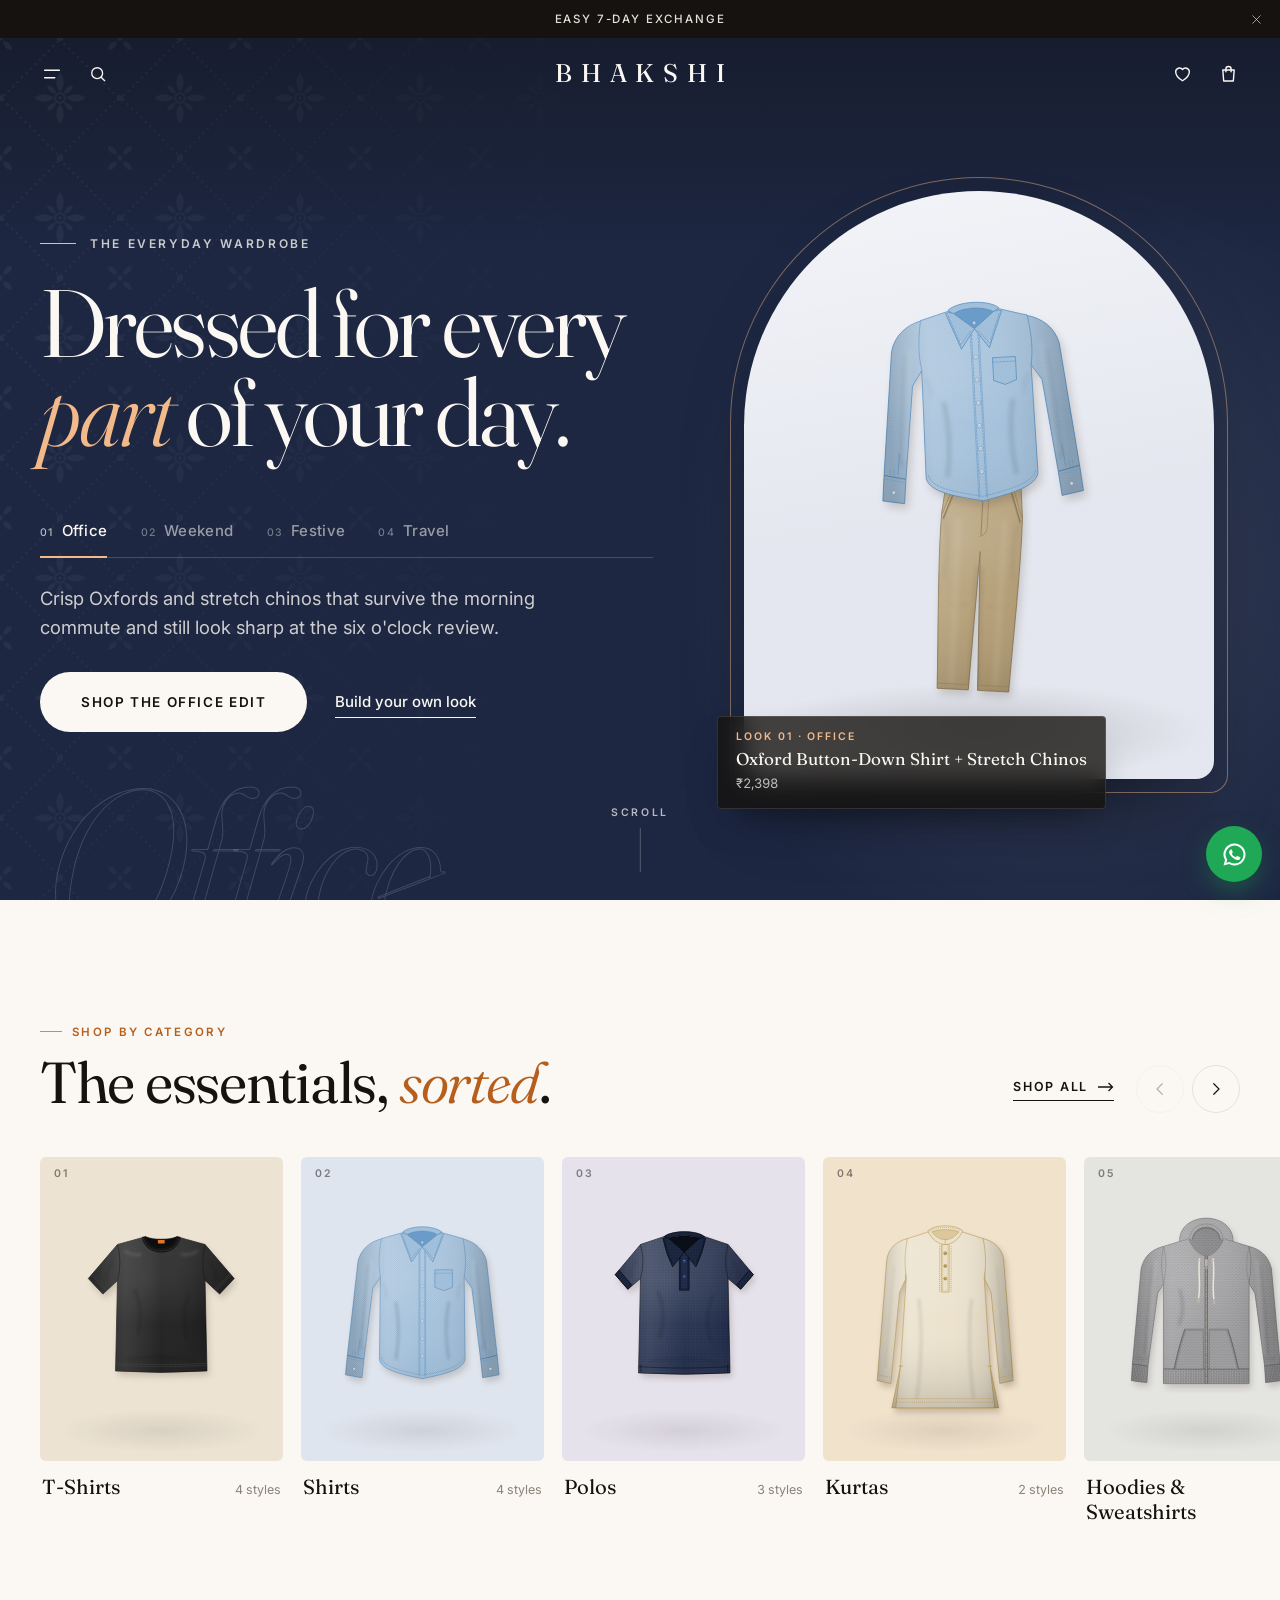
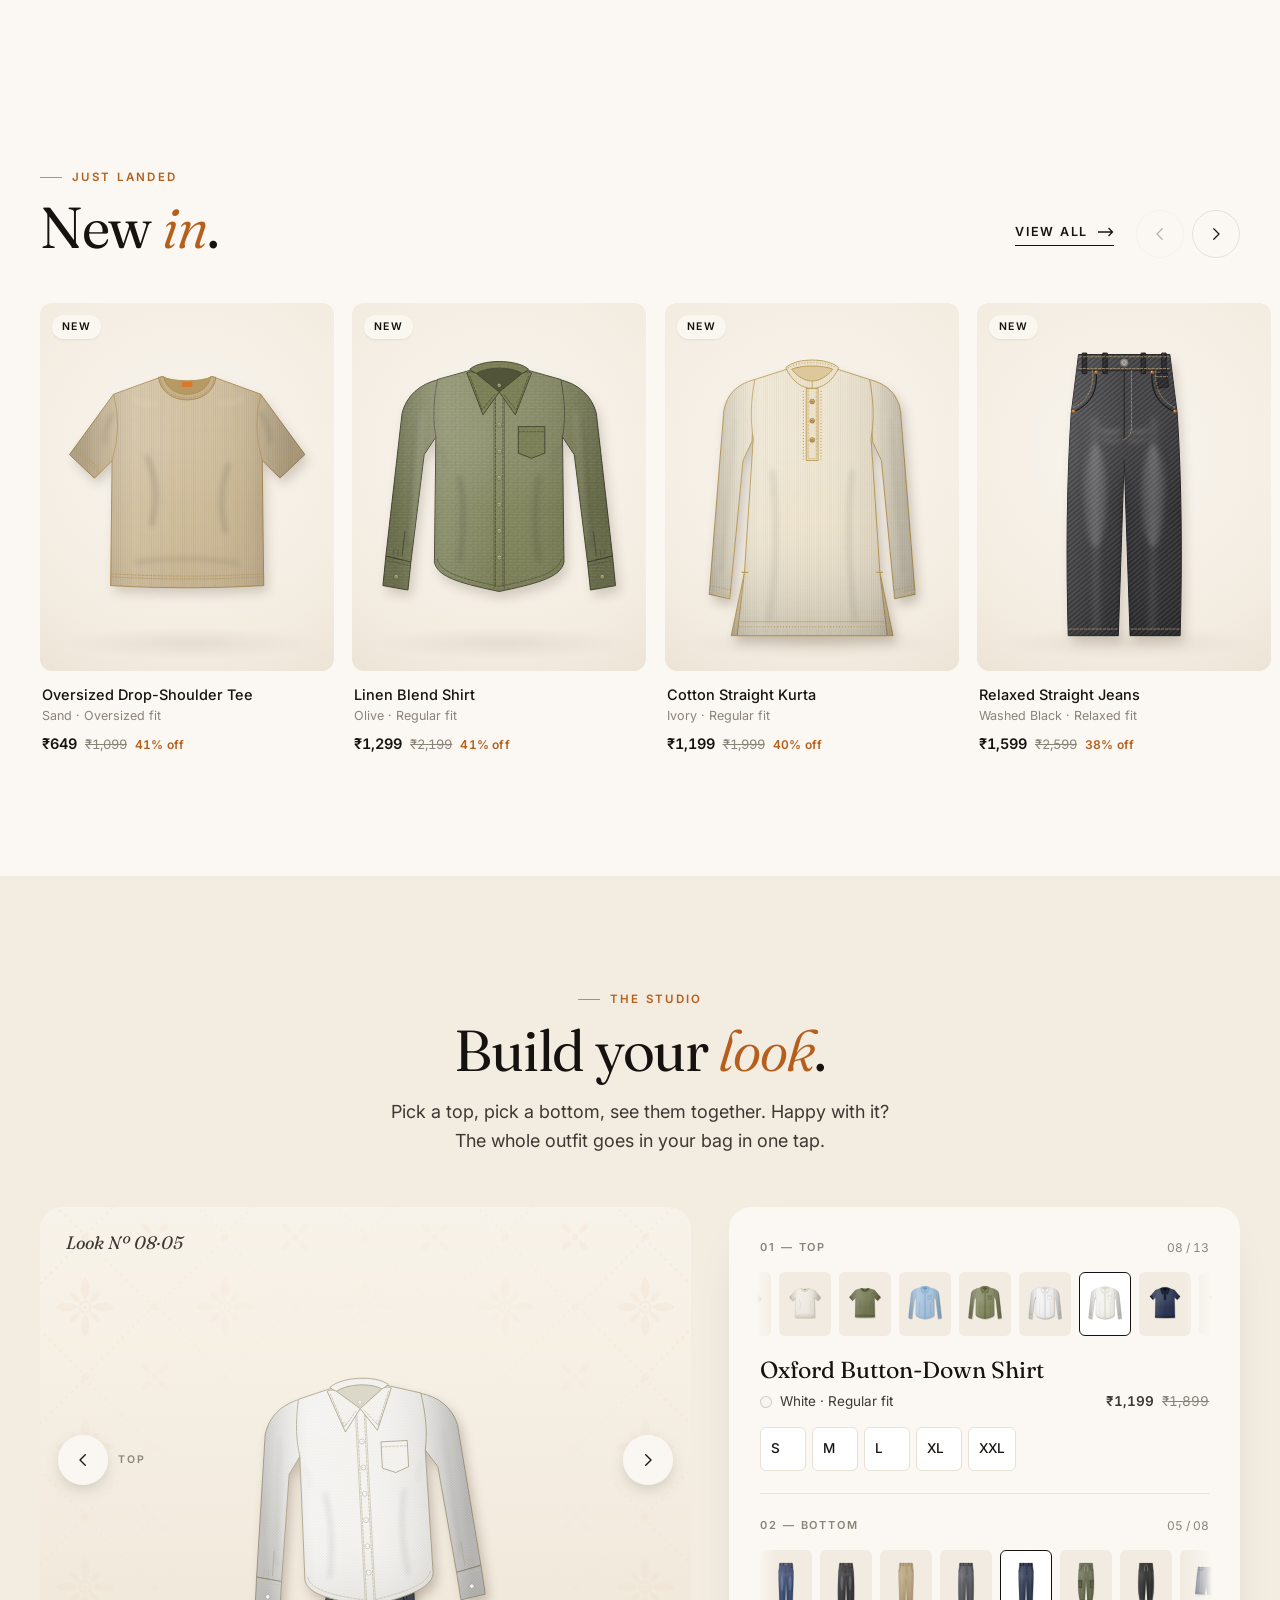
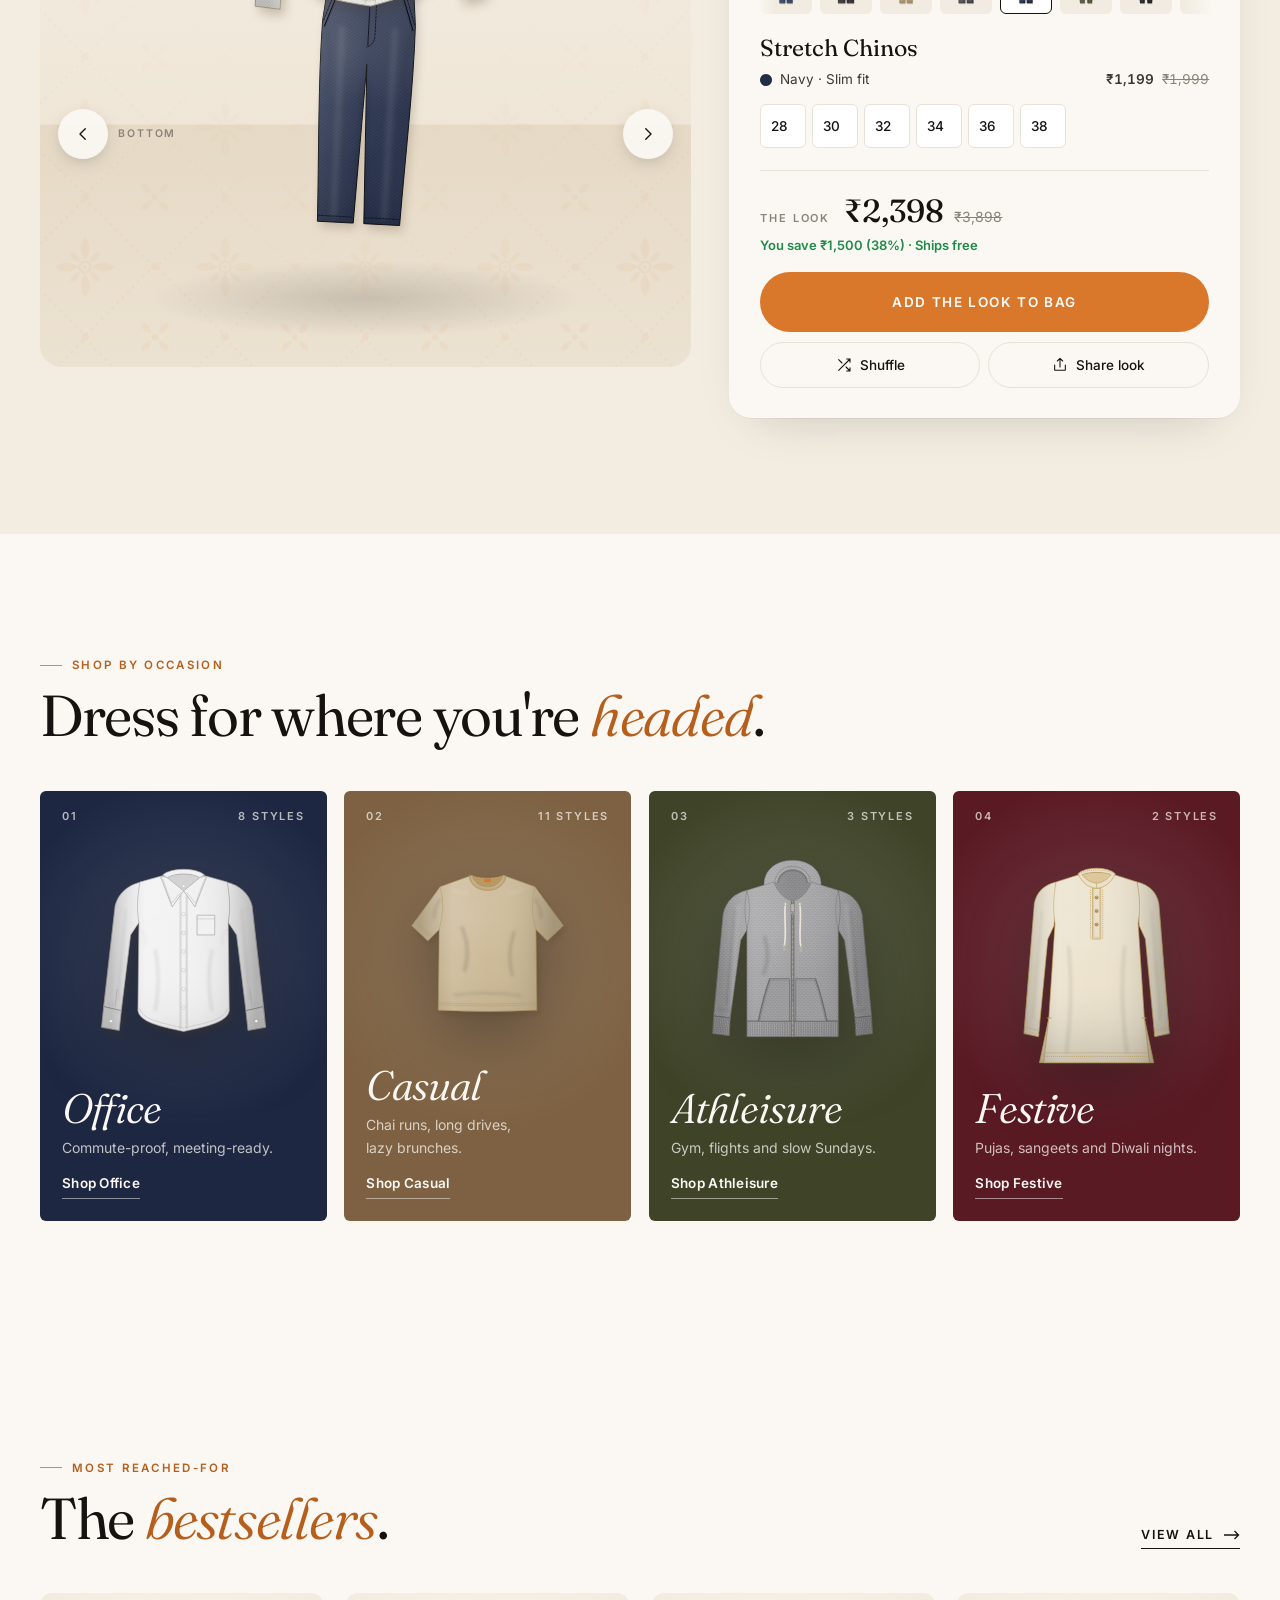
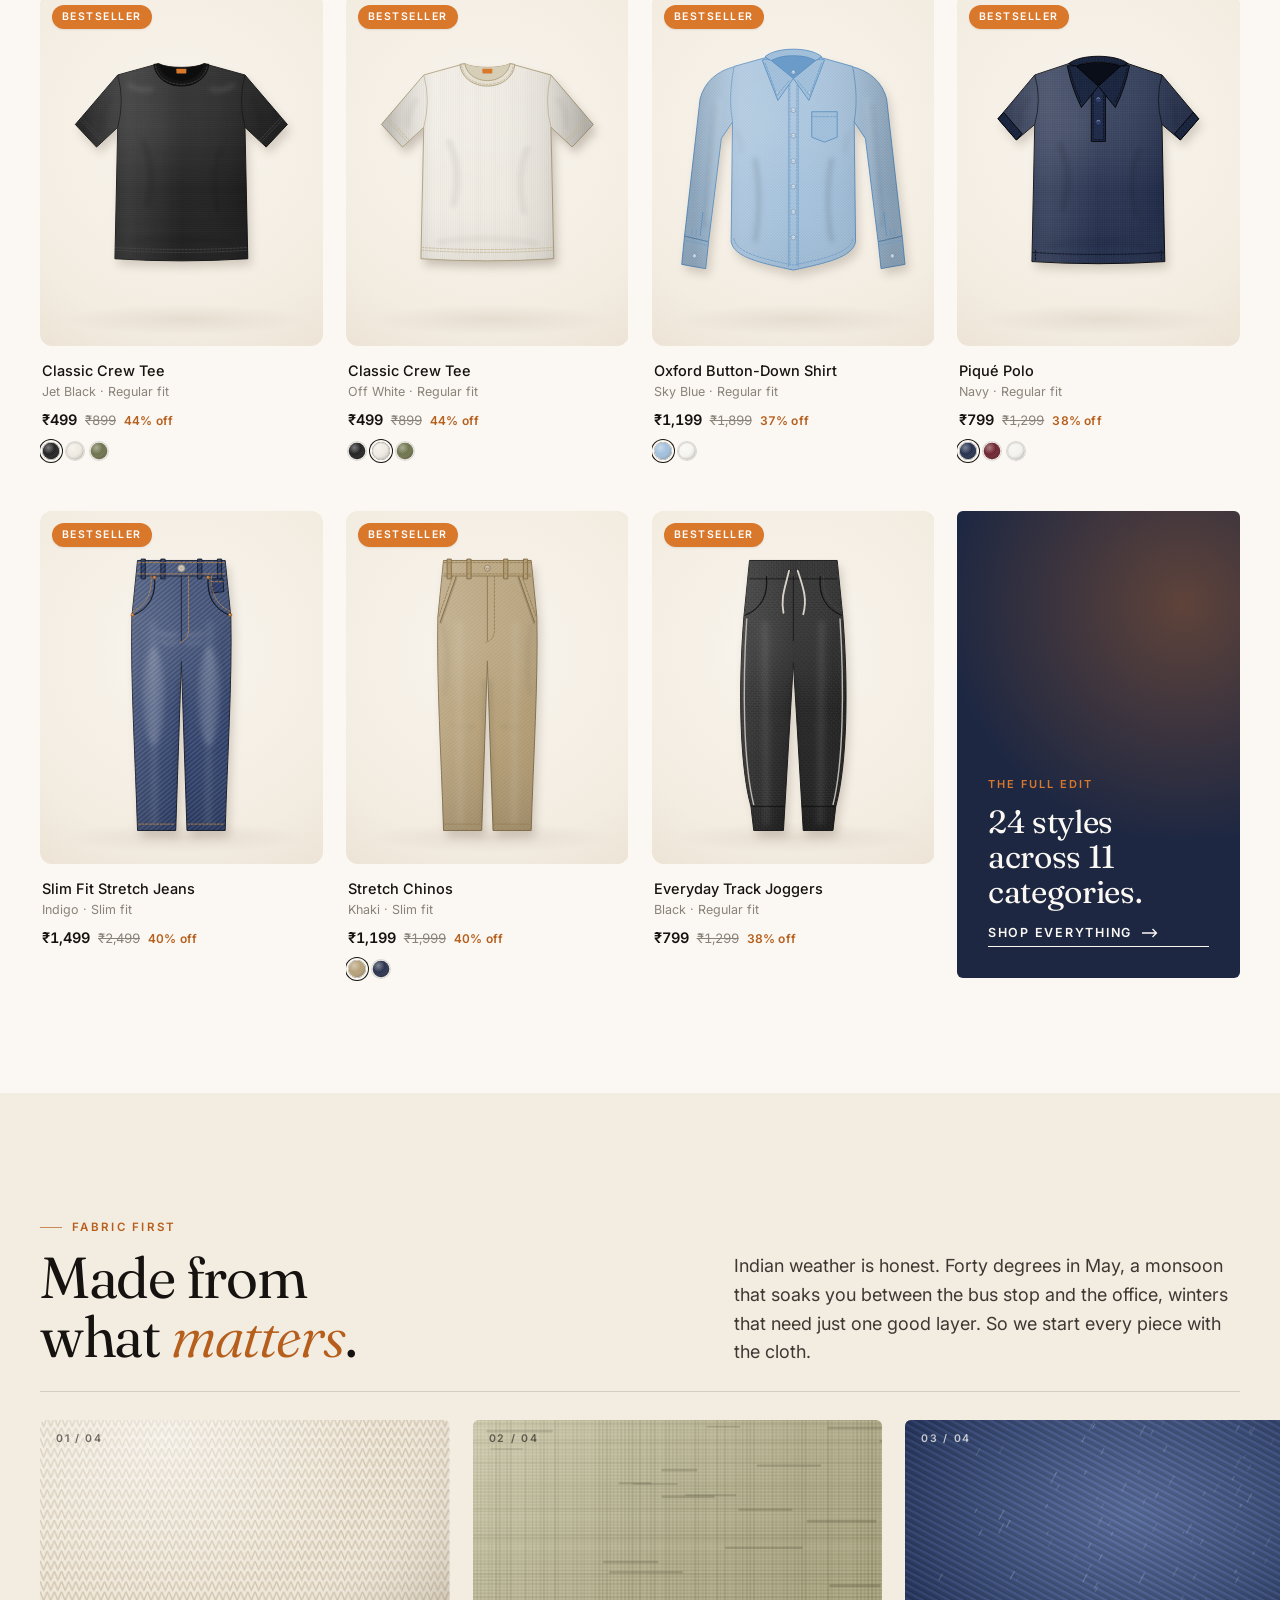
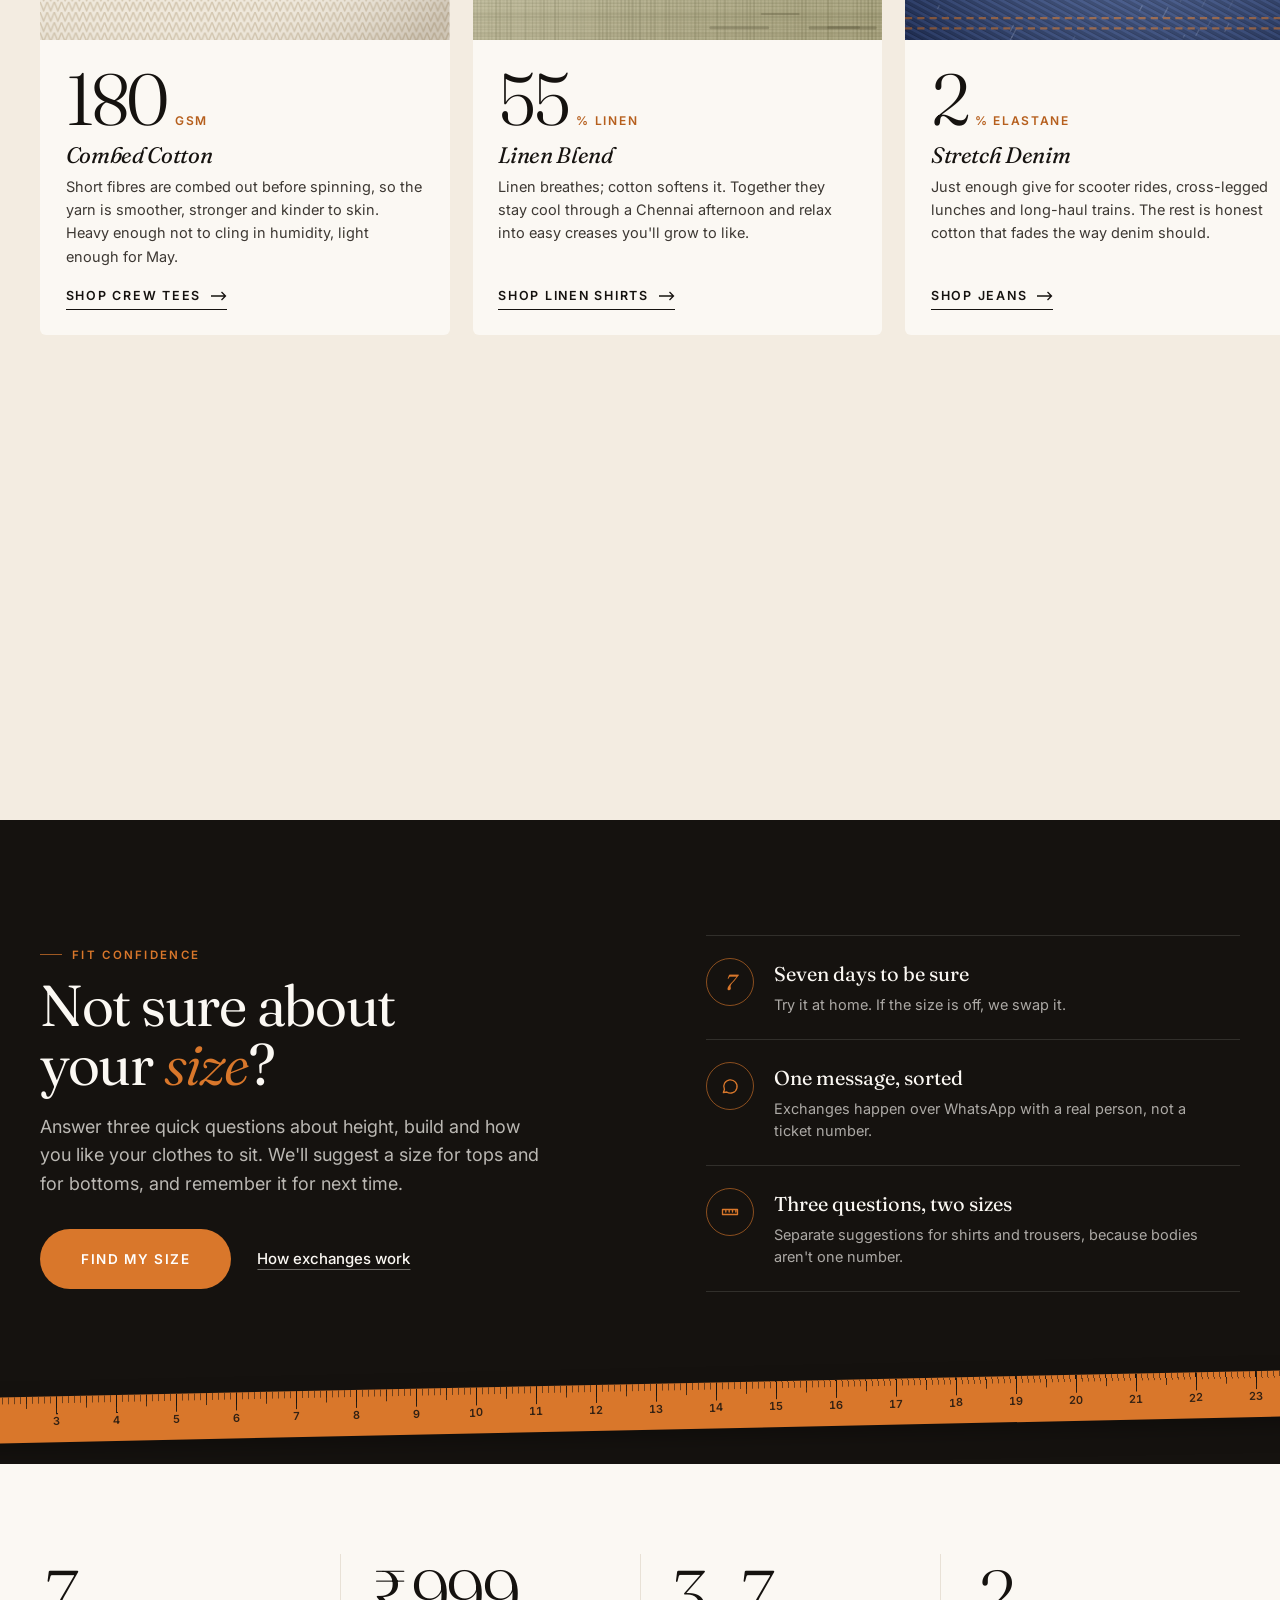
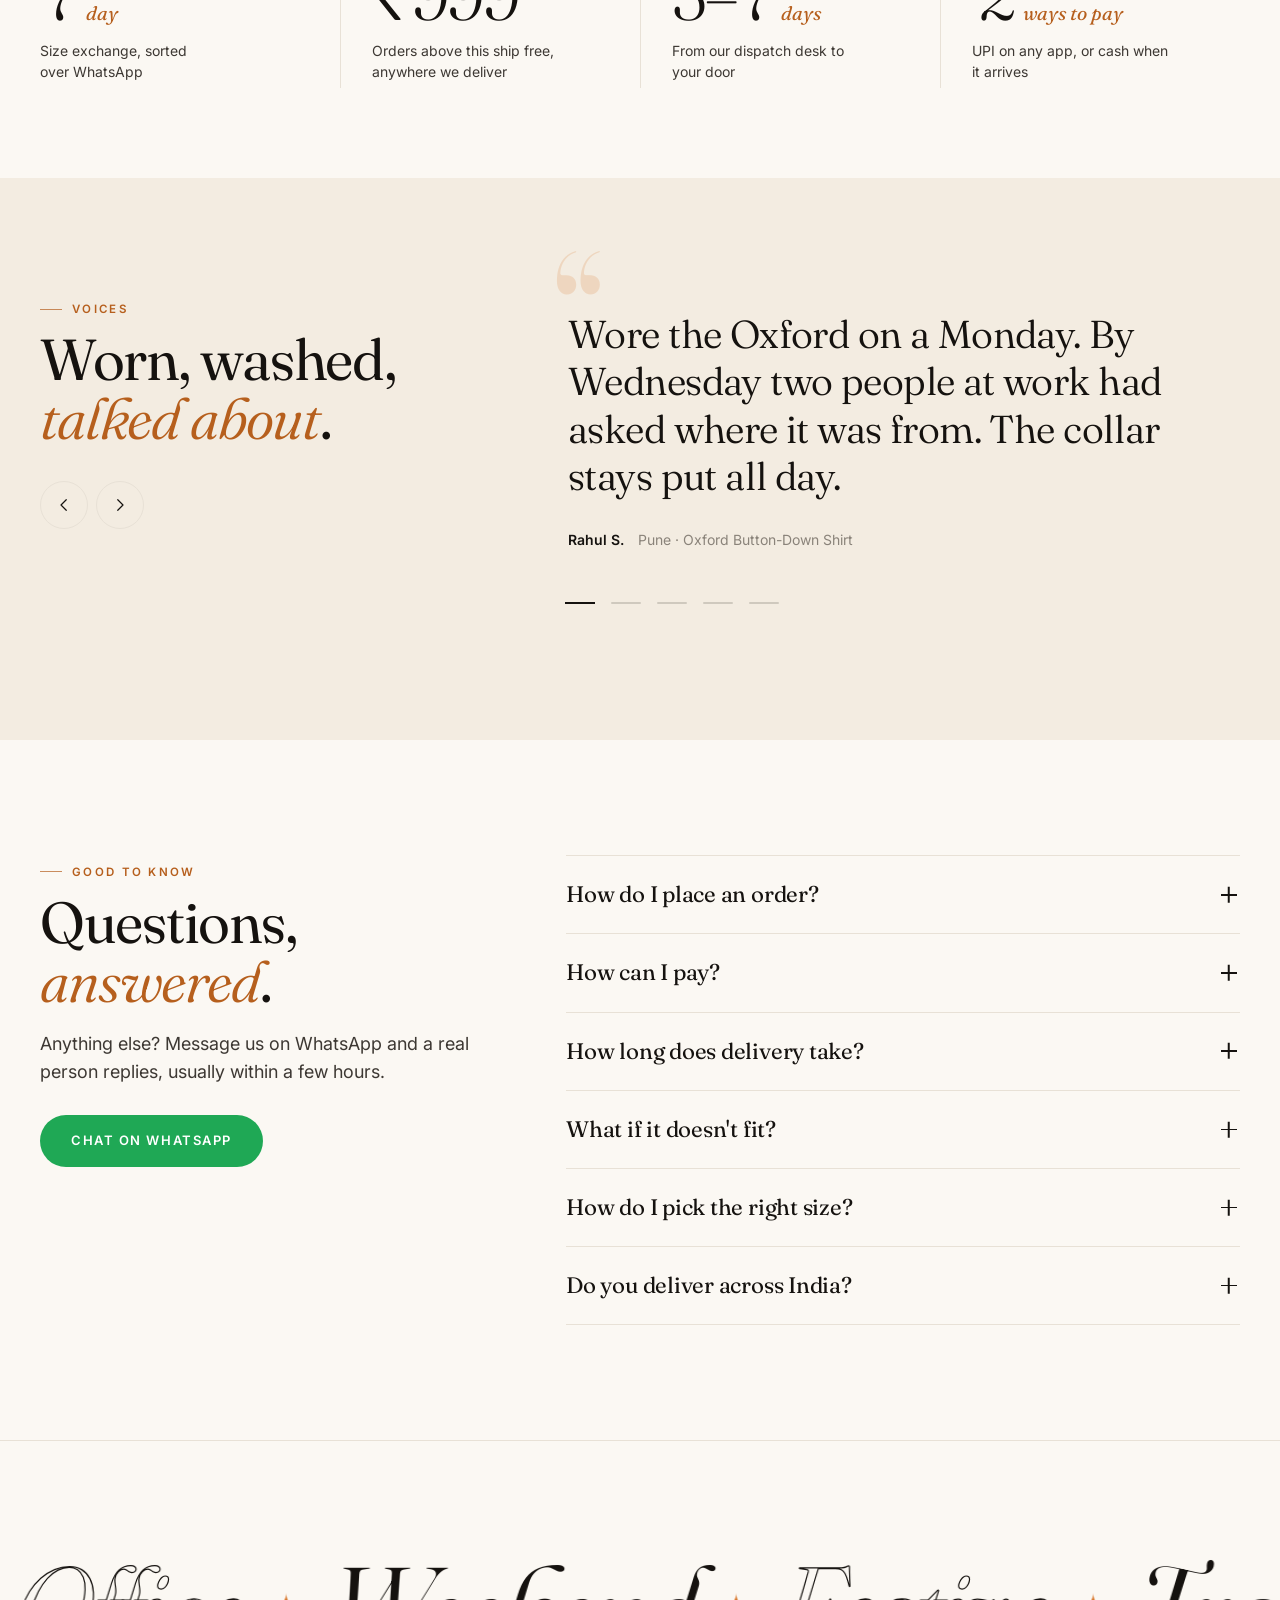
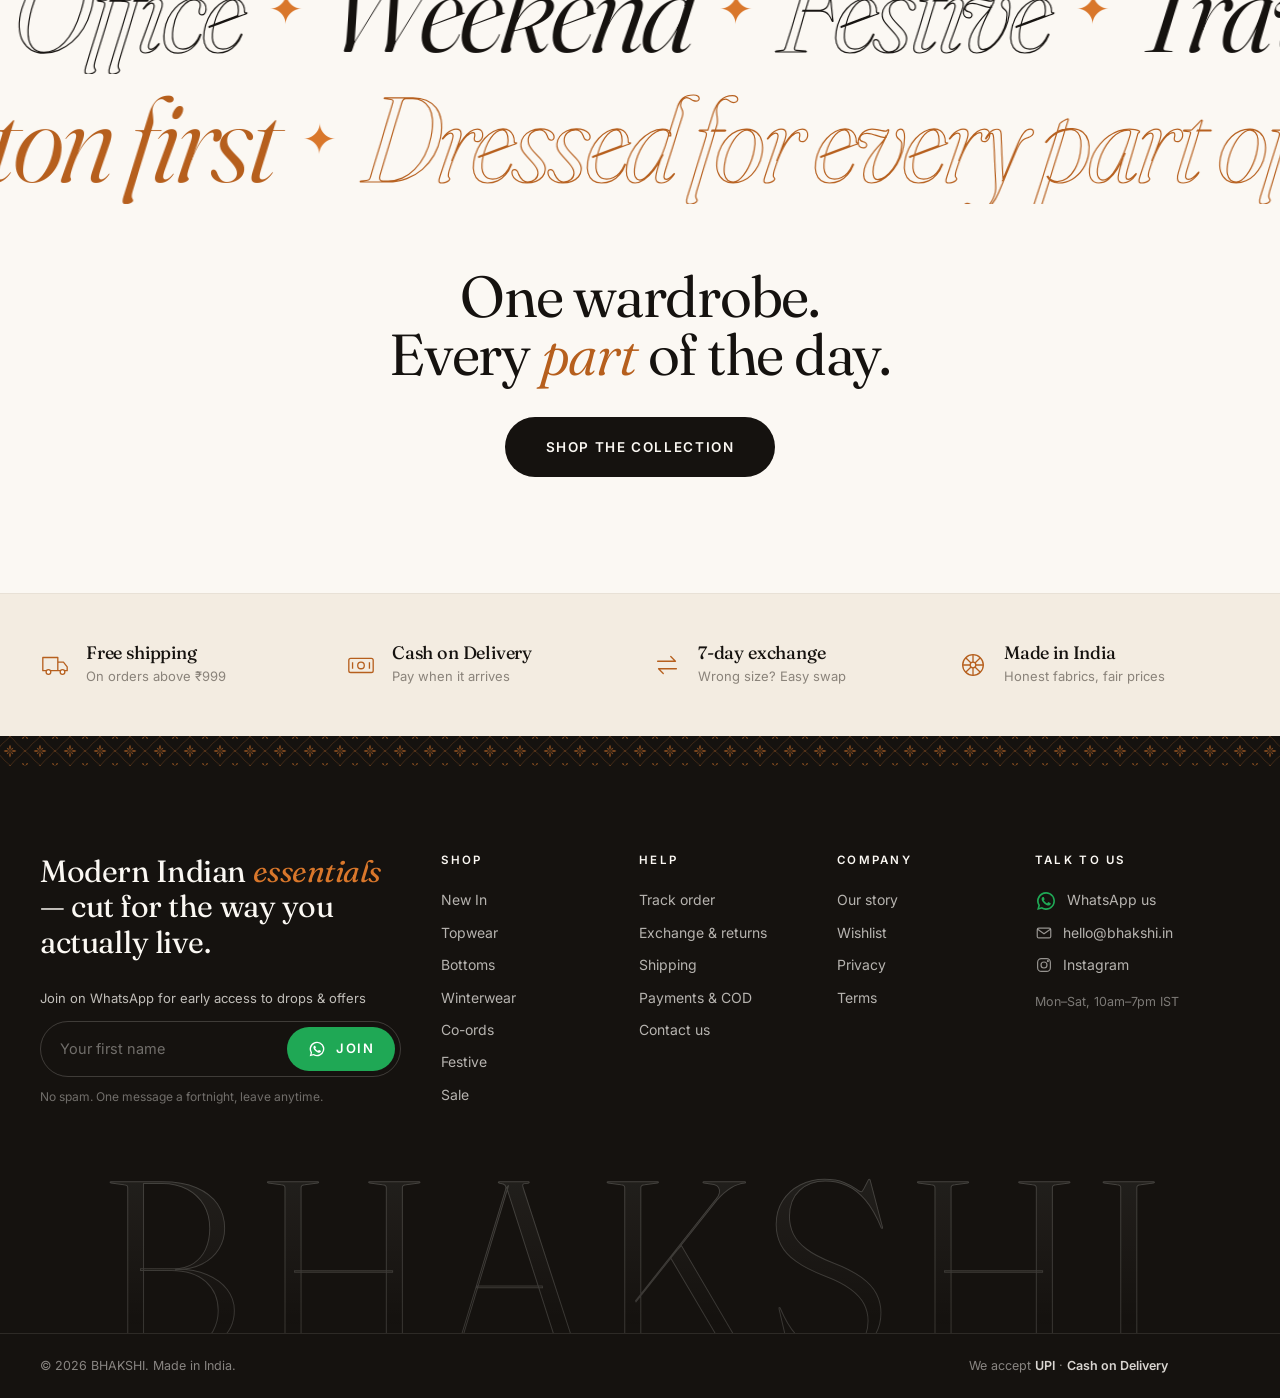
==== index.html @ 9efdf0ec "Launch BHAKSHI store website Static menswear storefront with WhatsApp checkout, UPI/COD payments, il" ====
<!DOCTYPE html>
<html lang="en">
<head>
  <meta charset="UTF-8">
  <meta name="viewport" content="width=device-width, initial-scale=1.0">
  <title>Everyday Menswear for Office, Weekend &amp; Festive | BHAKSHI</title>
  <meta name="description" content="BHAKSHI makes everyday menswear for India: Oxford shirts, 180 GSM cotton tees, piqué polos, stretch jeans, chinos and cotton kurtas. Free shipping above ₹999, UPI or Cash on Delivery, easy 7-day exchange.">
  <meta name="theme-color" content="#15120f">
  <meta property="og:type" content="website">
  <meta property="og:site_name" content="BHAKSHI">
  <meta property="og:title" content="BHAKSHI — Dressed for every part of your day">
  <meta property="og:description" content="Modern Indian essentials for the office, the weekend, the festive season and everything in between. Free shipping above ₹999 · COD · 7-day exchange.">
  <meta property="og:image" content="https://bhakshi-clothing.github.io/bhakshi/images/og.png">
  <meta property="og:locale" content="en_IN">
  <meta name="twitter:card" content="summary_large_image">
  <meta name="twitter:title" content="BHAKSHI — Dressed for every part of your day">
  <meta name="twitter:description" content="Modern Indian essentials for office, weekend and festive days.">
  <meta name="twitter:image" content="https://bhakshi-clothing.github.io/bhakshi/images/og.png">
  <link rel="preconnect" href="https://fonts.googleapis.com"><link rel="preconnect" href="https://fonts.gstatic.com" crossorigin>
  <link href="https://fonts.googleapis.com/css2?family=Fraunces:ital,opsz,wght@0,9..144,300..700;1,9..144,300..700&family=Inter:wght@400;500;600;700&display=swap" rel="stylesheet">
  <link rel="stylesheet" href="css/style.css">
  <link rel="stylesheet" href="css/features.css">
  <link rel="stylesheet" href="css/home.css">
  <link rel="icon" href="images/favicon.svg">
</head>
<body data-page="home">
<main id="main">

  <!-- 1 · HERO — The Everyday Wardrobe -->
  <section class="hm-hero" id="hero" data-occ="office" aria-label="The Everyday Wardrobe">
    <div class="hm-hero-print" aria-hidden="true"></div>
    <div class="hm-hero-word" aria-hidden="true"><span id="heroWord">Office</span></div>
    <div class="hm-hero-inner">
      <div class="hm-hero-copy">
        <p class="hm-kicker"><span>The Everyday Wardrobe</span></p>
        <h1 class="hm-hero-title">Dressed for every <em>part</em> of your&nbsp;day.</h1>

        <div class="hm-tabs" role="tablist" aria-label="Choose an occasion">
          <button class="hm-tab" role="tab" aria-selected="true" data-occ="office" id="tab-office" aria-controls="hero-stage"><span class="hm-tab-n">01</span>Office</button>
          <button class="hm-tab" role="tab" aria-selected="false" data-occ="weekend" id="tab-weekend" aria-controls="hero-stage" tabindex="-1"><span class="hm-tab-n">02</span>Weekend</button>
          <button class="hm-tab" role="tab" aria-selected="false" data-occ="festive" id="tab-festive" aria-controls="hero-stage" tabindex="-1"><span class="hm-tab-n">03</span>Festive</button>
          <button class="hm-tab" role="tab" aria-selected="false" data-occ="travel" id="tab-travel" aria-controls="hero-stage" tabindex="-1"><span class="hm-tab-n">04</span>Travel</button>
        </div>

        <p class="hm-hero-line" id="heroLine">Crisp Oxfords and stretch chinos that survive the morning commute and still look sharp at the six o'clock review.</p>
        <div class="hm-hero-ctas">
          <a class="btn btn-light btn-lg" id="heroCta" href="shop.html?tag=office" data-magnetic>Shop the Office Edit</a>
          <a class="hm-hero-link" href="#studio">Build your own look</a>
        </div>
      </div>

      <div class="hm-hero-stage" id="hero-stage" role="tabpanel" aria-labelledby="tab-office">
        <div class="hm-arch">
          <div class="hm-arch-layers" id="heroLayers"></div>
        </div>
        <a class="hm-hero-caption" id="heroCaption" href="shop.html?tag=office">
          <span class="hm-cap-no">Look 01</span>
          <span class="hm-cap-names">Oxford Shirt + Stretch Chinos</span>
          <span class="hm-cap-price"></span>
        </a>
      </div>
    </div>
    <a class="hm-scroll" href="#categories" aria-label="Scroll to explore"><span>Scroll</span><i aria-hidden="true"></i></a>
  </section>

  <!-- 2 · CATEGORY RAIL -->
  <section class="section hm-cats" id="categories" aria-labelledby="cats-title">
    <div class="container">
      <div class="hm-head" data-reveal>
        <div>
          <p class="eyebrow">Shop by category</p>
          <h2 class="hm-h2" id="cats-title">The essentials, <em>sorted</em>.</h2>
        </div>
        <div class="hm-head-side">
          <a class="link-arrow" href="shop.html">Shop all</a>
          <div class="hm-arrows" data-for="catRail">
            <button class="hm-arrow" data-dir="-1" aria-label="Previous categories"><svg viewBox="0 0 24 24" aria-hidden="true"><path d="M15 5l-7 7 7 7"/></svg></button>
            <button class="hm-arrow" data-dir="1" aria-label="Next categories"><svg viewBox="0 0 24 24" aria-hidden="true"><path d="M9 5l7 7-7 7"/></svg></button>
          </div>
        </div>
      </div>
      <div class="scroller hm-rail" id="catRail" data-drag aria-label="Categories"></div>
    </div>
  </section>

  <!-- 3 · NEW IN -->
  <section class="section hm-new" id="new" aria-labelledby="new-title">
    <div class="container">
      <div class="hm-head" data-reveal>
        <div>
          <p class="eyebrow">Just landed</p>
          <h2 class="hm-h2" id="new-title">New <em>in</em>.</h2>
        </div>
        <div class="hm-head-side">
          <a class="link-arrow" href="shop.html?tag=new">View all</a>
          <div class="hm-arrows" data-for="newRail">
            <button class="hm-arrow" data-dir="-1" aria-label="Previous products"><svg viewBox="0 0 24 24" aria-hidden="true"><path d="M15 5l-7 7 7 7"/></svg></button>
            <button class="hm-arrow" data-dir="1" aria-label="Next products"><svg viewBox="0 0 24 24" aria-hidden="true"><path d="M9 5l7 7-7 7"/></svg></button>
          </div>
        </div>
      </div>
      <div class="scroller hm-prodrail" id="newRail" data-drag></div>
    </div>
  </section>

  <!-- 4 · BUILD YOUR LOOK — the studio -->
  <section class="section section-bone hm-studio" id="studio" aria-labelledby="studio-title">
    <div class="container">
      <div class="hm-studio-head" data-reveal>
        <p class="eyebrow">The Studio</p>
        <h2 class="hm-h2" id="studio-title">Build your <em>look</em>.</h2>
        <p class="hm-lede">Pick a top, pick a bottom, see them together. Happy with it? The whole outfit goes in your bag in one tap.</p>
      </div>

      <div class="hm-studio-grid">
        <div class="hm-stage" id="stage">
          <div class="hm-stage-art" id="stageArt" aria-live="polite"></div>
          <span class="hm-stage-no" id="stageNo">Look Nº 01·01</span>
          <div class="hm-stage-ctrl hm-stage-top">
            <button class="hm-sbtn" data-part="top" data-dir="-1" aria-label="Previous top"><svg viewBox="0 0 24 24" aria-hidden="true"><path d="M15 5l-7 7 7 7"/></svg></button>
            <span class="hm-stage-tag">Top</span>
            <button class="hm-sbtn" data-part="top" data-dir="1" aria-label="Next top"><svg viewBox="0 0 24 24" aria-hidden="true"><path d="M9 5l7 7-7 7"/></svg></button>
          </div>
          <div class="hm-stage-ctrl hm-stage-bottom">
            <button class="hm-sbtn" data-part="bottom" data-dir="-1" aria-label="Previous bottom"><svg viewBox="0 0 24 24" aria-hidden="true"><path d="M15 5l-7 7 7 7"/></svg></button>
            <span class="hm-stage-tag">Bottom</span>
            <button class="hm-sbtn" data-part="bottom" data-dir="1" aria-label="Next bottom"><svg viewBox="0 0 24 24" aria-hidden="true"><path d="M9 5l7 7-7 7"/></svg></button>
          </div>
          <p class="hm-stage-hint" aria-hidden="true">Swipe the top or bottom half</p>
        </div>

        <div class="hm-panel" id="studioPanel">
          <div class="hm-pick" data-part="top">
            <div class="hm-pick-head"><span class="hm-pick-label">01 — Top</span><span class="hm-pick-count" data-count></span></div>
            <div class="hm-thumbs" data-thumbs role="listbox" aria-label="Choose a top"></div>
            <div class="hm-pick-info">
              <a class="hm-pick-name" data-name href="#"></a>
              <p class="hm-pick-meta"><span class="hm-dot" data-dot></span><span data-color></span><span class="hm-pick-price" data-price></span></p>
            </div>
            <div class="hm-sizes" data-sizes role="radiogroup" aria-label="Top size"></div>
          </div>

          <div class="hm-pick" data-part="bottom">
            <div class="hm-pick-head"><span class="hm-pick-label">02 — Bottom</span><span class="hm-pick-count" data-count></span></div>
            <div class="hm-thumbs" data-thumbs role="listbox" aria-label="Choose a bottom"></div>
            <div class="hm-pick-info">
              <a class="hm-pick-name" data-name href="#"></a>
              <p class="hm-pick-meta"><span class="hm-dot" data-dot></span><span data-color></span><span class="hm-pick-price" data-price></span></p>
            </div>
            <div class="hm-sizes" data-sizes role="radiogroup" aria-label="Bottom size"></div>
          </div>

          <div class="hm-total">
            <div><span class="hm-total-label">The look</span><strong id="lookTotal"></strong><s id="lookMrp"></s></div>
            <p class="hm-save" id="lookSave"></p>
          </div>
          <p class="hm-size-err" id="sizeErr" role="alert"></p>
          <button class="btn btn-accent btn-lg btn-block" id="addLook">Add the look to bag</button>
          <div class="hm-panel-row">
            <button class="hm-mini-btn" id="shuffleLook"><svg viewBox="0 0 24 24" aria-hidden="true"><path d="M16 3h5v5M4 20 21 3M21 16v5h-5M15 15l6 6M4 4l5 5"/></svg>Shuffle</button>
            <a class="hm-mini-btn" id="shareLook" href="#" target="_blank" rel="noopener" aria-label="Share this look on WhatsApp"><svg viewBox="0 0 24 24" aria-hidden="true"><path d="M4 12v7a1 1 0 0 0 1 1h14a1 1 0 0 0 1-1v-7M16 6l-4-4-4 4M12 2v13"/></svg>Share look</a>
          </div>
        </div>
      </div>
    </div>
  </section>

  <!-- 5 · SHOP BY OCCASION -->
  <section class="section hm-occ" id="occasions" aria-labelledby="occ-title">
    <div class="container">
      <div class="hm-head" data-reveal>
        <div>
          <p class="eyebrow">Shop by occasion</p>
          <h2 class="hm-h2" id="occ-title">Dress for where you're <em>headed</em>.</h2>
        </div>
      </div>
      <div class="hm-occ-grid" id="occGrid" data-reveal="stagger"></div>
    </div>
  </section>

  <!-- 6 · BESTSELLERS -->
  <section class="section hm-best" id="bestsellers" aria-labelledby="best-title">
    <div class="container">
      <div class="hm-head" data-reveal>
        <div>
          <p class="eyebrow">Most reached-for</p>
          <h2 class="hm-h2" id="best-title">The <em>bestsellers</em>.</h2>
        </div>
        <div class="hm-head-side"><a class="link-arrow" href="shop.html?tag=bestseller">View all</a></div>
      </div>
      <div class="grid-products" id="bestGrid"></div>
    </div>
  </section>

  <!-- 7 · FABRIC STORY (pinned horizontal scroll on desktop) -->
  <section class="hm-fabric section-bone" id="fabric" aria-labelledby="fabric-title">
    <div class="hm-fabric-pin">
      <div class="container hm-fabric-head">
        <div>
          <p class="eyebrow">Fabric first</p>
          <h2 class="hm-h2" id="fabric-title">Made from what <em>matters</em>.</h2>
        </div>
        <p class="hm-lede">Indian weather is honest. Forty degrees in May, a monsoon that soaks you between the bus stop and the office, winters that need just one good layer. So we start every piece with the cloth.</p>
        <div class="hm-fabric-progress" aria-hidden="true"><span id="fabricBar"></span></div>
      </div>
      <div class="hm-fabric-viewport">
        <div class="hm-fabric-track" id="fabricTrack"></div>
      </div>
    </div>
  </section>

  <!-- 8 · FIT CONFIDENCE -->
  <section class="section section-ink hm-fit" aria-labelledby="fit-title">
    <div class="container hm-fit-grid">
      <div data-reveal>
        <p class="eyebrow">Fit confidence</p>
        <h2 class="hm-h2" id="fit-title">Not sure about your <em>size</em>?</h2>
        <p class="hm-lede">Answer three quick questions about height, build and how you like your clothes to sit. We'll suggest a size for tops and for bottoms, and remember it for next time.</p>
        <div class="hm-fit-ctas">
          <button class="btn btn-accent btn-lg" data-fitfinder data-magnetic>Find my size</button>
          <a class="hm-fit-link" href="policies.html#exchange">How exchanges work</a>
        </div>
      </div>
      <ul class="hm-fit-list" data-reveal="stagger">
        <li><span class="hm-fit-ic" aria-hidden="true">7</span><div><b>Seven days to be sure</b><p>Try it at home. If the size is off, we swap it.</p></div></li>
        <li><span class="hm-fit-ic" aria-hidden="true"><svg viewBox="0 0 24 24"><path d="M4 20l1.3-3.9A8 8 0 1 1 8 19.2z"/></svg></span><div><b>One message, sorted</b><p>Exchanges happen over WhatsApp with a real person, not a ticket number.</p></div></li>
        <li><span class="hm-fit-ic" aria-hidden="true"><svg viewBox="0 0 24 24"><path d="M3 9h18v6H3zM7 9v3M11 9v3M15 9v3M19 9v3"/></svg></span><div><b>Three questions, two sizes</b><p>Separate suggestions for shirts and trousers, because bodies aren't one number.</p></div></li>
      </ul>
    </div>
    <div class="hm-tape" aria-hidden="true"><div class="hm-tape-inner"></div></div>
  </section>

  <!-- 9 · NUMBERS -->
  <section class="hm-numbers" aria-label="Our promises">
    <div class="container hm-numbers-grid" id="numbers" data-reveal="stagger"></div>
  </section>

  <!-- 10 · VOICES
       NOTE FOR THE STORE OWNER: these are SAMPLE testimonials written as placeholders.
       Replace them with real customer reviews (with permission) before launch, or delete this section. -->
  <section class="section section-bone hm-voices" id="voices" aria-labelledby="voices-title">
    <div class="container hm-voices-grid">
      <div class="hm-voices-side" data-reveal>
        <p class="eyebrow">Voices</p>
        <h2 class="hm-h2" id="voices-title">Worn, washed, <em>talked about</em>.</h2>
        <div class="hm-voices-ctrl">
          <button class="hm-arrow" id="voicePrev" aria-label="Previous review"><svg viewBox="0 0 24 24" aria-hidden="true"><path d="M15 5l-7 7 7 7"/></svg></button>
          <button class="hm-arrow" id="voiceNext" aria-label="Next review"><svg viewBox="0 0 24 24" aria-hidden="true"><path d="M9 5l7 7-7 7"/></svg></button>
        </div>
      </div>
      <div class="hm-voices-main" data-reveal>
        <div class="hm-voices-viewport" id="voices-viewport" aria-roledescription="carousel" aria-label="Customer reviews">
          <div class="hm-voices-track" id="voiceTrack">
            <figure class="hm-voice" aria-roledescription="slide" aria-label="1 of 5">
              <blockquote>Wore the Oxford on a Monday. By Wednesday two people at work had asked where it was from. The collar stays put all day.</blockquote>
              <figcaption><b>Rahul S.</b><span>Pune · Oxford Button-Down Shirt</span></figcaption>
            </figure>
            <figure class="hm-voice" aria-roledescription="slide" aria-label="2 of 5">
              <blockquote>Ordered on WhatsApp at midnight, got a confirmation with my morning chai. The size swap took exactly one message.</blockquote>
              <figcaption><b>Imran K.</b><span>Hyderabad · Stretch Chinos</span></figcaption>
            </figure>
            <figure class="hm-voice" aria-roledescription="slide" aria-label="3 of 5">
              <blockquote>The ivory kurta got me through a four-hour sangeet without feeling like a sauna. It didn't crush either.</blockquote>
              <figcaption><b>Aditya P.</b><span>Jaipur · Cotton Straight Kurta</span></figcaption>
            </figure>
            <figure class="hm-voice" aria-roledescription="slide" aria-label="4 of 5">
              <blockquote>My tee for the gym, the office pantry and Sunday errands. Months of washing and it still holds its shape.</blockquote>
              <figcaption><b>Karthik R.</b><span>Chennai · Classic Crew Tee</span></figcaption>
            </figure>
            <figure class="hm-voice" aria-roledescription="slide" aria-label="5 of 5">
              <blockquote>Took the joggers on an overnight bus to Manali. Comfortable for fourteen hours, decent enough for dinner after.</blockquote>
              <figcaption><b>Neel D.</b><span>Kolkata · Everyday Track Joggers</span></figcaption>
            </figure>
          </div>
        </div>
        <div class="hm-dots" id="voiceDots"></div>
      </div>
    </div>
  </section>

  <!-- 11 · FAQ -->
  <section class="section hm-faq" id="faq" aria-labelledby="faq-title">
    <div class="container hm-faq-grid">
      <div data-reveal>
        <p class="eyebrow">Good to know</p>
        <h2 class="hm-h2" id="faq-title">Questions, <em>answered</em>.</h2>
        <p class="hm-lede">Anything else? Message us on WhatsApp and a real person replies, usually within a few hours.</p>
        <a class="btn btn-wa" id="faqWa" href="#" target="_blank" rel="noopener">Chat on WhatsApp</a>
      </div>
      <div class="hm-acc" id="faqList" data-reveal>
        <div class="hm-acc-item">
          <h3><button class="hm-acc-btn" aria-expanded="false" aria-controls="faq-a1" id="faq-q1">How do I place an order?<i aria-hidden="true"></i></button></h3>
          <div class="hm-acc-panel" id="faq-a1" role="region" aria-labelledby="faq-q1"><div><p>Add what you like to your bag, head to checkout and fill in your delivery address. Tap “Place order on WhatsApp” and your order arrives in our chat, already written out. We confirm it, usually within a few hours.</p></div></div>
        </div>
        <div class="hm-acc-item">
          <h3><button class="hm-acc-btn" aria-expanded="false" aria-controls="faq-a2" id="faq-q2">How can I pay?<i aria-hidden="true"></i></button></h3>
          <div class="hm-acc-panel" id="faq-a2" role="region" aria-labelledby="faq-q2"><div><p data-faq-pay>Pay by UPI with Google Pay, PhonePe, Paytm or any UPI app, or choose Cash on Delivery and pay when the parcel reaches you.</p></div></div>
        </div>
        <div class="hm-acc-item">
          <h3><button class="hm-acc-btn" aria-expanded="false" aria-controls="faq-a3" id="faq-q3">How long does delivery take?<i aria-hidden="true"></i></button></h3>
          <div class="hm-acc-panel" id="faq-a3" role="region" aria-labelledby="faq-q3"><div><p data-faq-ship>We dispatch within 1–2 working days. Delivery usually takes 3–7 working days depending on your pincode, and shipping is free on orders above ₹999.</p></div></div>
        </div>
        <div class="hm-acc-item">
          <h3><button class="hm-acc-btn" aria-expanded="false" aria-controls="faq-a4" id="faq-q4">What if it doesn't fit?<i aria-hidden="true"></i></button></h3>
          <div class="hm-acc-panel" id="faq-a4" role="region" aria-labelledby="faq-q4"><div><p>Message us on WhatsApp within 7 days of delivery and we'll arrange a size exchange. Items should be unworn and unwashed, with tags on.</p></div></div>
        </div>
        <div class="hm-acc-item">
          <h3><button class="hm-acc-btn" aria-expanded="false" aria-controls="faq-a5" id="faq-q5">How do I pick the right size?<i aria-hidden="true"></i></button></h3>
          <div class="hm-acc-panel" id="faq-a5" role="region" aria-labelledby="faq-q5"><div><p>Every product page lists the fit (slim, regular, relaxed or oversized). If you're between sizes, our Fit Finder asks three quick questions and suggests one for tops and one for bottoms. Still unsure? Send us your usual size on WhatsApp.</p></div></div>
        </div>
        <div class="hm-acc-item">
          <h3><button class="hm-acc-btn" aria-expanded="false" aria-controls="faq-a6" id="faq-q6">Do you deliver across India?<i aria-hidden="true"></i></button></h3>
          <div class="hm-acc-panel" id="faq-a6" role="region" aria-labelledby="faq-q6"><div><p>Yes, to most serviceable pincodes across the country. Share yours on WhatsApp if you'd like us to check before ordering.</p></div></div>
        </div>
      </div>
    </div>
  </section>

  <!-- 12 · CLOSING -->
  <section class="hm-close" aria-labelledby="close-title">
    <div class="hm-ribbon" aria-hidden="true">
      <div class="hm-ribbon-row" data-speed="1"><div class="hm-ribbon-track"></div></div>
      <div class="hm-ribbon-row hm-ribbon-alt" data-speed="-0.7"><div class="hm-ribbon-track"></div></div>
    </div>
    <div class="container hm-close-inner" data-reveal>
      <h2 class="hm-h2" id="close-title">One wardrobe. Every <em>part</em> of the day.</h2>
      <a class="btn btn-lg hm-close-btn" href="shop.html" data-magnetic>Shop the collection</a>
    </div>
  </section>

</main>
<script src="js/products.js"></script>
<script src="js/art.js"></script>
<script src="js/app.js"></script>
<script src="js/features.js"></script>
<script src="js/home.js"></script>
</body>
</html>
---- css/style.css ----
/* =========================================================
   BHAKSHI — design system & shell (owned by the Shell agent)
   Tokens · base · type · buttons · layout · product card · header · menus ·
   search · drawers · modal · toast · footer · cursor · motion
   ========================================================= */

/* ---------- Tokens ---------- */
:root {
  --ink: #15120f; --ink-2: #3d3833; --muted: #8a837a;
  --paper: #fbf8f3; --bone: #f3ece1; --sand: #e6dccb; --line: #e8e1d6;
  --saffron: #d9772b; --saffron-dark: #b65f1d; --indigo: #1d2742;
  --success: #1f8a4c; --danger: #b3261e; --wa: #1fa855;
  --white: #fff;

  --font-display: "Fraunces", Georgia, "Times New Roman", serif;
  --font-ui: "Inter", system-ui, -apple-system, "Segoe UI", Roboto, sans-serif;

  --radius-s: 6px; --radius: 12px; --radius-l: 22px; --radius-pill: 999px;
  --shadow-s: 0 1px 2px rgba(21,18,15,.06), 0 2px 8px rgba(21,18,15,.05);
  --shadow: 0 6px 18px rgba(21,18,15,.08), 0 2px 6px rgba(21,18,15,.05);
  --shadow-l: 0 24px 60px -12px rgba(21,18,15,.28), 0 8px 20px rgba(21,18,15,.08);
  --ease: cubic-bezier(.2,.7,.1,1);
  --ease-in-out: cubic-bezier(.65,0,.35,1);
  --max: 1360px; --header-h: 72px; --gutter: clamp(16px, 4vw, 40px);
  --section-y: clamp(64px, 9vw, 128px);

  --fs-xs: 12px; --fs-s: 13.5px; --fs-m: 15px; --fs-l: clamp(17px, 1.3vw, 19px);
}
@media (max-width: 900px) { :root { --header-h: 62px; } }

/* ---------- Reset / base ---------- */
*, *::before, *::after { box-sizing: border-box; }
* { margin: 0; padding: 0; }
html { -webkit-text-size-adjust: 100%; text-size-adjust: 100%; scroll-padding-top: calc(var(--header-h) + 16px); }
@media (prefers-reduced-motion: no-preference) { html { scroll-behavior: smooth; } }
html.is-locked { overflow: hidden; }
html.is-locked body { padding-right: var(--sbw, 0px); }
body {
  font-family: var(--font-ui); font-size: var(--fs-m); line-height: 1.6; color: var(--ink); background: var(--paper);
  -webkit-font-smoothing: antialiased; -moz-osx-font-smoothing: grayscale; text-rendering: optimizeLegibility;
  min-height: 100vh; display: flex; flex-direction: column; overflow-x: clip;
  animation: page-in .55s var(--ease) backwards;
}
body > main { flex: 1 0 auto; }
body.is-leaving { opacity: 0; transition: opacity .2s ease; }
@keyframes page-in { from { opacity: 0; } }
img, svg, video, canvas { display: block; max-width: 100%; }
img { height: auto; }
a { color: inherit; text-decoration: none; }
button, input, select, textarea { font: inherit; color: inherit; letter-spacing: inherit; }
button { cursor: pointer; border: 0; background: none; text-align: inherit; }
button:disabled { cursor: not-allowed; }
ul[class], ol[class] { list-style: none; }
table { border-collapse: collapse; }
[hidden] { display: none !important; }
::selection { background: var(--saffron); color: var(--paper); }
:focus { outline: none; }
:focus-visible { outline: 2px solid var(--saffron); outline-offset: 3px; border-radius: 4px; }
.section-ink :focus-visible, .site-footer :focus-visible { outline-color: var(--saffron); }
hr { border: 0; border-top: 1px solid var(--line); }

/* ---------- Typography ---------- */
h1, h2, h3, h4, .display-xl, .display-l, .display-m, .display-s {
  font-family: var(--font-display); font-weight: 400; line-height: 1.08; letter-spacing: -.015em;
  font-optical-sizing: auto; text-wrap: balance;
}
h1 { font-size: clamp(36px, 5vw, 64px); }
h2 { font-size: clamp(30px, 3.8vw, 48px); }
h3 { font-size: clamp(21px, 2vw, 26px); }
h4 { font-size: 19px; }
h1 em, h2 em, h3 em, h4 em, [class^="display-"] em, [class*=" display-"] em {
  font-style: italic; color: var(--saffron); font-weight: 350; letter-spacing: -.02em;
}
.display-xl { font-size: clamp(52px, 9vw, 136px); line-height: .94; letter-spacing: -.035em; font-variation-settings: "opsz" 144; font-weight: 340; }
.display-l { font-size: clamp(42px, 6.2vw, 92px); line-height: .98; letter-spacing: -.03em; font-variation-settings: "opsz" 144; font-weight: 360; }
.display-m { font-size: clamp(32px, 4.2vw, 60px); line-height: 1.02; letter-spacing: -.025em; font-variation-settings: "opsz" 110; }
.display-s { font-size: clamp(24px, 2.6vw, 34px); line-height: 1.12; letter-spacing: -.015em; font-variation-settings: "opsz" 48; }
p { text-wrap: pretty; }
.lead { font-size: var(--fs-l); color: var(--ink-2); line-height: 1.6; max-width: 58ch; }
.muted { color: var(--muted); }
small, .small { font-size: var(--fs-s); }
.eyebrow {
  display: inline-flex; align-items: center; gap: 10px; font-family: var(--font-ui);
  font-size: 11.5px; font-weight: 600; letter-spacing: .2em; text-transform: uppercase; color: var(--saffron-dark);
  line-height: 1.4; margin-bottom: 14px;
}
.eyebrow::before { content: ""; width: 22px; height: 1px; background: currentColor; opacity: .7; }
.text-center { text-align: center; }
.text-center .eyebrow { justify-content: center; }
.sr-only, .visually-hidden { position: absolute !important; width: 1px; height: 1px; padding: 0; margin: -1px; overflow: hidden; clip: rect(0 0 0 0); white-space: nowrap; border: 0; }
.skip-link { position: fixed; left: 12px; top: -60px; z-index: 1000; background: var(--ink); color: var(--paper); padding: 10px 16px; border-radius: var(--radius-s); font-weight: 600; font-size: 14px; transition: top .2s; }
.skip-link:focus { top: 12px; }

/* ---------- Layout ---------- */
.container { width: 100%; max-width: calc(var(--max) + var(--gutter) * 2); margin-inline: auto; padding-inline: var(--gutter); }
.container-narrow { width: 100%; max-width: calc(820px + var(--gutter) * 2); margin-inline: auto; padding-inline: var(--gutter); }
.section { padding-block: var(--section-y); position: relative; }
.section-sm { padding-block: calc(var(--section-y) * .6); }
.section-bone { background: var(--bone); }
.section-ink { background: var(--ink); color: var(--paper); }
.section-ink .eyebrow { color: var(--saffron); }
.section-ink .muted, .section-ink .lead { color: rgba(251,248,243,.68); }
.section-ink h1 em, .section-ink h2 em, .section-ink [class^="display-"] em { color: var(--saffron); }
.section-head { display: flex; justify-content: space-between; align-items: flex-end; gap: 20px 40px; margin-bottom: clamp(28px, 4vw, 52px); flex-wrap: wrap; }
.section-head > :first-child { max-width: 760px; }
.section-head h2, .section-head .display-m, .section-head .display-l { margin: 0; }
.section-head p:not(.eyebrow) { color: var(--muted); margin-top: 12px; max-width: 52ch; }
.section-ink .section-head p:not(.eyebrow) { color: rgba(251,248,243,.65); }
.section-head-actions { display: flex; align-items: center; gap: 18px; }

/* ---------- Buttons ---------- */
.btn {
  --btn-bg: var(--ink); --btn-fg: var(--paper); --btn-hover: var(--saffron-dark); --btn-hover-fg: var(--paper); --btn-bd: transparent;
  position: relative; isolation: isolate; overflow: hidden;
  display: inline-flex; align-items: center; justify-content: center; gap: 10px;
  min-height: 52px; padding: 0 30px; border-radius: var(--radius-pill);
  background: var(--btn-bg); color: var(--btn-fg); border: 1px solid var(--btn-bd);
  font-family: var(--font-ui); font-size: 13px; font-weight: 600; letter-spacing: .12em; text-transform: uppercase; line-height: 1.2;
  text-align: center; white-space: nowrap; cursor: pointer; user-select: none; -webkit-tap-highlight-color: transparent;
  transition: color .35s var(--ease), border-color .35s var(--ease), translate .4s var(--ease), box-shadow .35s var(--ease), opacity .2s, transform .2s var(--ease);
}
.btn::before {
  content: ""; position: absolute; inset: -1px; z-index: -1; border-radius: inherit; background: var(--btn-hover);
  transform: translateY(101%); transition: transform .45s var(--ease);
}
.btn:hover::before, .btn:focus-visible::before { transform: translateY(0); }
.btn:hover, .btn:focus-visible { color: var(--btn-hover-fg); border-color: var(--btn-hover); }
.btn:active { transform: scale(.98); }
.btn svg { width: 18px; height: 18px; flex: none; }
.btn-accent { --btn-bg: var(--saffron); --btn-fg: var(--white); --btn-hover: var(--ink); }
.btn-ghost { --btn-bg: transparent; --btn-fg: var(--ink); --btn-bd: var(--ink); --btn-hover: var(--ink); --btn-hover-fg: var(--paper); }
.btn-light { --btn-bg: var(--paper); --btn-fg: var(--ink); --btn-hover: var(--saffron); --btn-hover-fg: var(--white); }
.btn-wa { --btn-bg: var(--wa); --btn-fg: var(--white); --btn-hover: #168243; }
.section-ink .btn-ghost, .btn-ghost.on-dark { --btn-fg: var(--paper); --btn-bd: rgba(251,248,243,.5); --btn-hover: var(--paper); --btn-hover-fg: var(--ink); }
.btn-block { display: flex; width: 100%; }
.btn-sm { min-height: 40px; padding: 0 20px; font-size: 11.5px; }
.btn-lg { min-height: 60px; padding: 0 40px; font-size: 13.5px; }
.btn:disabled, .btn[aria-disabled="true"], .btn.is-disabled { opacity: .45; pointer-events: none; }
.btn.is-loading { color: transparent !important; pointer-events: none; }
.btn.is-loading::after { content: ""; position: absolute; width: 18px; height: 18px; border: 2px solid currentColor; border-color: var(--btn-fg) transparent var(--btn-fg) transparent; border-radius: 50%; animation: spin .8s linear infinite; }
@keyframes spin { to { transform: rotate(360deg); } }

.icon-btn {
  position: relative; display: inline-grid; place-items: center; width: 44px; height: 44px; border-radius: 50%;
  color: inherit; transition: background-color .25s, color .25s, transform .2s;
}
.icon-btn:hover { background: rgba(21,18,15,.06); }
.icon-btn:active { transform: scale(.94); }

.link-arrow {
  display: inline-flex; align-items: center; gap: 10px; font-size: 12.5px; font-weight: 600; letter-spacing: .14em; text-transform: uppercase;
  padding-bottom: 4px; white-space: nowrap; color: inherit;
  background: linear-gradient(currentColor, currentColor) left bottom / 100% 1px no-repeat;
  transition: background-size .45s var(--ease), color .25s;
}
.link-arrow::after {
  content: ""; width: 16px; height: 10px; flex: none;
  background: currentColor;
  -webkit-mask: url("data:image/svg+xml,%3Csvg xmlns='http://www.w3.org/2000/svg' viewBox='0 0 16 10'%3E%3Cpath d='M0 5h14.5M10.5 1l4 4-4 4' fill='none' stroke='black' stroke-width='1.3'/%3E%3C/svg%3E") center / contain no-repeat;
          mask: url("data:image/svg+xml,%3Csvg xmlns='http://www.w3.org/2000/svg' viewBox='0 0 16 10'%3E%3Cpath d='M0 5h14.5M10.5 1l4 4-4 4' fill='none' stroke='black' stroke-width='1.3'/%3E%3C/svg%3E") center / contain no-repeat;
  transition: transform .45s var(--ease);
}
.link-arrow:hover, a:hover .link-arrow { background-size: 0% 1px; background-position: right bottom; }
.link-arrow:hover::after, a:hover .link-arrow::after { transform: translateX(5px); }

/* ---------- Chips, badges ---------- */
.chip {
  display: inline-flex; align-items: center; gap: 8px; min-height: 40px; padding: 0 18px; border-radius: var(--radius-pill);
  border: 1px solid var(--line); background: transparent; font-size: 13.5px; font-weight: 500; white-space: nowrap; color: var(--ink);
  transition: border-color .25s, background-color .25s, color .25s;
}
.chip:hover { border-color: var(--ink); }
.chip.active, .chip[aria-pressed="true"], .chip[aria-checked="true"] { background: var(--ink); border-color: var(--ink); color: var(--paper); }
.section-ink .chip { color: var(--paper); border-color: rgba(251,248,243,.25); }
.section-ink .chip:hover { border-color: var(--paper); }
.section-ink .chip.active { background: var(--paper); color: var(--ink); }

.badge {
  display: inline-flex; align-items: center; height: 24px; padding: 0 10px; border-radius: var(--radius-pill);
  background: rgba(251,248,243,.94); color: var(--ink); font-size: 10.5px; font-weight: 600; letter-spacing: .14em; text-transform: uppercase; line-height: 1;
  white-space: nowrap; box-shadow: 0 1px 2px rgba(21,18,15,.08);
}
.badge-accent { background: var(--saffron); color: var(--white); }
.badge-dark { background: var(--ink); color: var(--paper); }
.badge-sale { background: var(--danger); color: var(--white); }

/* ---------- Product grid & scroller ---------- */
.grid-products { display: grid; grid-template-columns: repeat(2, minmax(0, 1fr)); gap: clamp(32px, 4vw, 56px) clamp(12px, 1.8vw, 28px); }
@media (min-width: 760px) { .grid-products { grid-template-columns: repeat(3, minmax(0, 1fr)); } }
@media (min-width: 1100px) { .grid-products { grid-template-columns: repeat(4, minmax(0, 1fr)); } }

.scroller {
  --cols: 1.65; --gap: clamp(12px, 1.8vw, 24px);
  display: grid; grid-auto-flow: column; grid-auto-columns: calc((100% - (var(--cols) - 1) * var(--gap)) / var(--cols));
  gap: var(--gap); overflow-x: auto; overscroll-behavior-x: contain; scroll-snap-type: x mandatory; scroll-padding-inline: 0;
  scrollbar-width: none; -webkit-overflow-scrolling: touch; padding-bottom: 6px;
}
.scroller::-webkit-scrollbar { display: none; }
.scroller > * { scroll-snap-align: start; min-width: 0; }
@media (min-width: 560px) { .scroller { --cols: 2.4; } }
@media (min-width: 900px) { .scroller { --cols: 3.2; } }
@media (min-width: 1200px) { .scroller { --cols: 4; } }
.scroller-nav { display: inline-flex; gap: 8px; }
.scroller-nav.is-static { visibility: hidden; }
.scroller-prev, .scroller-next {
  width: 48px; height: 48px; border-radius: 50%; border: 1px solid var(--line); display: grid; place-items: center; background: transparent;
  transition: background-color .25s, border-color .25s, color .25s, opacity .25s;
}
.scroller-prev:hover:not(:disabled), .scroller-next:hover:not(:disabled) { background: var(--ink); border-color: var(--ink); color: var(--paper); }
.scroller-prev:disabled, .scroller-next:disabled { opacity: .3; }
.scroller-prev svg { transform: rotate(180deg); }
.scroller-prev:empty::before, .scroller-next:empty::before { content: "←"; font-size: 18px; }
.scroller-next:empty::before { content: "→"; }
.section-ink .scroller-prev, .section-ink .scroller-next { border-color: rgba(251,248,243,.25); }
.section-ink .scroller-prev:hover:not(:disabled), .section-ink .scroller-next:hover:not(:disabled) { background: var(--paper); color: var(--ink); }
@media (hover: none) { .scroller-nav { display: none; } }

/* ---------- Forms ---------- */
.field { display: grid; gap: 7px; margin-bottom: 16px; }
.field > label, .field-label { font-size: 12.5px; font-weight: 600; letter-spacing: .04em; color: var(--ink-2); }
.field input:not([type=checkbox]):not([type=radio]), .field select, .field textarea, .input {
  width: 100%; min-height: 52px; padding: 13px 16px; border: 1px solid #d9d0c2; border-radius: var(--radius-s);
  background: var(--white); color: var(--ink); font-size: 15px; line-height: 1.4;
  transition: border-color .2s, box-shadow .2s, background-color .2s; appearance: none; -webkit-appearance: none;
}
.field textarea { min-height: 120px; resize: vertical; }
.field select {
  padding-right: 42px; cursor: pointer;
  background: var(--white) url("data:image/svg+xml,%3Csvg xmlns='http://www.w3.org/2000/svg' width='12' height='8' viewBox='0 0 12 8'%3E%3Cpath d='m1 1.5 5 5 5-5' fill='none' stroke='%2315120f' stroke-width='1.4'/%3E%3C/svg%3E") right 16px center no-repeat;
}
.field input::placeholder, .field textarea::placeholder { color: #aaa197; }
.field input:hover, .field select:hover, .field textarea:hover { border-color: #bfb3a2; }
.field input:focus, .field select:focus, .field textarea:focus, .input:focus { outline: none; border-color: var(--ink); box-shadow: 0 0 0 4px rgba(217,119,43,.18); }
.field-hint, .field small { font-size: 12.5px; color: var(--muted); }
.field.is-invalid input, .field.is-invalid select, .field.is-invalid textarea, .field [aria-invalid="true"] { border-color: var(--danger); box-shadow: 0 0 0 4px rgba(179,38,30,.1); }
.field-error, .field.is-invalid .field-msg { font-size: 12.5px; color: var(--danger); font-weight: 500; }

.qty {
  display: inline-flex; align-items: center; height: 48px; border: 1px solid var(--line); border-radius: var(--radius-pill); background: var(--white);
}
.qty > button { width: 44px; height: 100%; display: grid; place-items: center; border-radius: var(--radius-pill); font-size: 18px; color: var(--ink); transition: background-color .2s, opacity .2s; }
.qty > button:hover:not(:disabled) { background: var(--bone); }
.qty > button:disabled { opacity: .3; }
.qty > input, .qty > span, .qty > output { width: 34px; text-align: center; font-weight: 600; font-size: 15px; border: 0; background: transparent; -moz-appearance: textfield; font-variant-numeric: tabular-nums; }
.qty > input::-webkit-inner-spin-button, .qty > input::-webkit-outer-spin-button { -webkit-appearance: none; margin: 0; }
.qty.qty-sm { height: 36px; }
.qty.qty-sm > button { width: 34px; }
.qty.qty-sm > output, .qty.qty-sm > span, .qty.qty-sm > input { width: 24px; font-size: 13.5px; }
output.is-bump, .qty .is-bump { animation: bump .35s var(--ease); }

/* ---------- Skeleton, divider ---------- */
.skeleton {
  background: linear-gradient(100deg, var(--bone) 30%, #faf5ec 50%, var(--bone) 70%) 0 0 / 300% 100%;
  animation: shimmer 1.4s linear infinite; border-radius: var(--radius-s); color: transparent !important;
}
@keyframes shimmer { from { background-position: 100% 0; } to { background-position: -50% 0; } }
.divider-print {
  height: 30px; width: 100%;
  background: url("../images/pattern.svg") center / auto 100% repeat-x;
  opacity: .9;
}
.site-footer .divider-print { opacity: .55; }

/* ---------- Reveal ---------- */
.js [data-reveal]:not([data-reveal="stagger"]):not(.is-in), .js .reveal:not(.in) { opacity: 0; }
.js [data-reveal="stagger"]:not(.is-in) > * { opacity: 0; }
.js [data-reveal].is-in:not([data-reveal="stagger"]), .js .reveal.in { animation: reveal-up 1s var(--ease) var(--reveal-delay, 0s) backwards; }
.js [data-reveal="fade"].is-in { animation-name: reveal-fade; }
.js [data-reveal="left"].is-in { animation-name: reveal-left; }
.js [data-reveal="right"].is-in { animation-name: reveal-right; }
.js [data-reveal="scale"].is-in { animation-name: reveal-scale; animation-duration: 1.2s; }
.js [data-reveal="stagger"].is-in > * { animation: reveal-up .9s var(--ease) calc(var(--i, 0) * 75ms) backwards; }
@keyframes reveal-up { from { opacity: 0; translate: 0 32px; } to { opacity: 1; translate: 0 0; } }
@keyframes reveal-fade { from { opacity: 0; } to { opacity: 1; } }
@keyframes reveal-left { from { opacity: 0; translate: -40px 0; } to { opacity: 1; translate: 0 0; } }
@keyframes reveal-right { from { opacity: 0; translate: 40px 0; } to { opacity: 1; translate: 0 0; } }
@keyframes reveal-scale { from { opacity: 0; scale: .94; } to { opacity: 1; scale: 1; } }

/* ---------- Product card ---------- */
.card { position: relative; display: grid; grid-template-columns: minmax(0, 1fr); grid-template-rows: auto 1fr; min-width: 0; }
.card > .card-media, .card > .card-wish, .card > .card-quick, .card > .card-sizes { grid-area: 1 / 1; }
.card > .card-body { grid-area: 2 / 1; }
.card-media {
  position: relative; display: block; aspect-ratio: 4 / 5; overflow: hidden; border-radius: var(--radius); background: var(--bone);
  isolation: isolate; transform: translateZ(0);
}
.card-img, .card-img-alt { position: absolute; inset: 0; display: block; overflow: hidden; border-radius: inherit; }
.card { overflow-x: clip; }
.card-media { contain: paint; }
.card-img > *, .card-img-alt > * { width: 100%; height: 100%; object-fit: cover; }
.card-img { transition: transform 1.1s var(--ease), opacity .6s var(--ease); }
.card-img-alt { opacity: 0; transform: scale(1.06); transition: opacity .6s var(--ease), transform 1.1s var(--ease); }
.card-badges { position: absolute; top: 12px; left: 12px; z-index: 3; display: flex; gap: 6px; flex-wrap: wrap; pointer-events: none; }
.img-fallback { width: 100%; height: 100%; }
@media (hover: hover) {
  .card:hover .card-img { transform: scale(1.04); }
  .card:hover .card-img:has(+ .card-img-alt) { opacity: 0; }
  .card:hover .card-img-alt { opacity: 1; transform: scale(1); }
}

.card-wish {
  position: relative; z-index: 4; align-self: start; justify-self: end; margin: 10px;
  width: 40px; height: 40px; border-radius: 50%; display: grid; place-items: center;
  background: rgba(251,248,243,.88); backdrop-filter: blur(8px); -webkit-backdrop-filter: blur(8px); color: var(--ink);
  box-shadow: 0 1px 3px rgba(21,18,15,.1);
  transition: opacity .35s var(--ease), transform .35s var(--ease), background-color .25s, color .25s;
}
.card-wish svg { width: 18px; height: 18px; transition: fill .25s, stroke .25s; }
.card-wish:hover { background: var(--paper); color: var(--saffron-dark); }
[data-wish][aria-pressed="true"] svg { fill: var(--saffron); stroke: var(--saffron); }
[data-wish][aria-pressed="true"] { color: var(--saffron); }
[data-wish].is-pop svg { animation: heart-pop .6s var(--ease); }
[data-wish].is-pop::after {
  content: ""; position: absolute; inset: 0; border-radius: 50%; border: 2px solid var(--saffron); pointer-events: none;
  animation: heart-ring .6s var(--ease) forwards;
}
@keyframes heart-pop { 0% { transform: scale(1); } 25% { transform: scale(.7); } 55% { transform: scale(1.35); } 100% { transform: scale(1); } }
@keyframes heart-ring { from { transform: scale(.6); opacity: 1; } to { transform: scale(1.6); opacity: 0; } }

.card-quick {
  position: relative; z-index: 4; align-self: end; justify-self: center; margin-bottom: 64px;
  display: inline-flex; align-items: center; gap: 8px; height: 38px; padding: 0 18px; border-radius: var(--radius-pill);
  background: rgba(251,248,243,.94); backdrop-filter: blur(10px); -webkit-backdrop-filter: blur(10px); color: var(--ink);
  font-size: 11.5px; font-weight: 600; letter-spacing: .12em; text-transform: uppercase; box-shadow: var(--shadow-s);
  transition: opacity .4s var(--ease), translate .5s var(--ease), background-color .25s, color .25s;
}
.card-quick:hover { background: var(--ink); color: var(--paper); }
.card-quick-plus { display: none; }
.card-sizes {
  position: relative; z-index: 4; align-self: end; margin: 10px; display: flex; align-items: center; gap: 3px; padding: 5px;
  background: rgba(251,248,243,.94); backdrop-filter: blur(10px); -webkit-backdrop-filter: blur(10px); border-radius: 10px; box-shadow: var(--shadow-s);
  transition: opacity .4s var(--ease) .04s, translate .5s var(--ease) .04s;
}
.card-sizes-label { flex: none; padding: 0 10px 0 7px; margin-right: 2px; border-right: 1px solid var(--line); font-size: 10px; font-weight: 600; letter-spacing: .14em; text-transform: uppercase; color: var(--muted); }
.card-sizes button {
  flex: 1 1 0; text-align: center; min-width: 0; height: 34px; border-radius: 7px; font-size: 12.5px; font-weight: 600; color: var(--ink);
  transition: background-color .2s, color .2s;
}
.card-sizes button:hover, .card-sizes button:focus-visible { background: var(--ink); color: var(--paper); }
.card-sizes button.is-added { background: var(--success); color: var(--white); }
.card-sizes-out { justify-content: center; height: 44px; font-size: 11px; font-weight: 600; letter-spacing: .14em; text-transform: uppercase; color: var(--muted); }

@media (hover: hover) {
  .card-wish:not([aria-pressed="true"]) { opacity: 0; transform: scale(.85); }
  .card:hover .card-wish, .card:focus-within .card-wish { opacity: 1; transform: none; }
  .card-quick, .card-sizes { opacity: 0; translate: 0 14px; pointer-events: none; }
  .card:hover .card-quick, .card:hover .card-sizes, .card:focus-within .card-quick, .card:focus-within .card-sizes { opacity: 1; translate: 0 0; pointer-events: auto; }
}
@media (hover: none) {
  .card-sizes { display: none; }
  .card-quick { margin: 0 10px 10px 0; justify-self: end; width: 38px; height: 38px; padding: 0; justify-content: center; border-radius: 50%; }
  .card-quick > svg, .card-quick > span { display: none; }
  .card-quick-plus { display: grid; place-items: center; }
  .card-quick-plus svg { width: 18px; height: 18px; }
}

.card-body { display: flex; flex-direction: column; gap: 3px; padding: 14px 2px 0; min-width: 0; }
.card-title {
  font-size: 14.5px; font-weight: 500; line-height: 1.35; color: var(--ink);
  display: -webkit-box; -webkit-line-clamp: 2; -webkit-box-orient: vertical; overflow: hidden;
  background: linear-gradient(currentColor, currentColor) left 100% / 0 1px no-repeat; transition: background-size .4s var(--ease);
}
.card-title:hover { background-size: 100% 1px; }
.card-meta { font-size: 12.5px; color: var(--muted); line-height: 1.4; }
.price { display: flex; align-items: baseline; flex-wrap: wrap; gap: 4px 8px; font-variant-numeric: tabular-nums; margin-top: 4px; }
.price-now { font-size: 14.5px; font-weight: 600; color: var(--ink); }
.price-mrp { font-size: 13px; color: var(--muted); }
.price-off { font-size: 12px; font-weight: 600; color: var(--saffron-dark); letter-spacing: .02em; }
.card-swatches { display: flex; align-items: center; gap: 6px; margin-top: 8px; }
.swatch {
  position: relative; display: block; width: 18px; height: 18px; border-radius: 50%; padding: 0;
  box-shadow: 0 0 0 1px rgba(21,18,15,.14); transition: box-shadow .2s, transform .2s;
}
.swatch > svg, .swatch > span { width: 100%; height: 100%; border-radius: 50%; display: block; }
.swatch-dot { display: block; width: 100%; height: 100%; border-radius: 50%; }
.swatch::before { content: ""; position: absolute; inset: -8px; }
.swatch:hover { transform: scale(1.12); }
.swatch.is-current { box-shadow: 0 0 0 2px var(--paper), 0 0 0 3px var(--ink); }
.swatch-more { font-size: 11.5px; color: var(--muted); margin-left: 2px; }
.card-low { margin-top: 6px; font-size: 11.5px; font-weight: 600; color: var(--saffron-dark); letter-spacing: .02em; }
.card.is-soldout .card-img, .card.is-soldout .card-img-alt { filter: grayscale(.75); opacity: .6; }
.card.is-soldout .price-now { color: var(--muted); }
.card.is-soldout .price-off { color: var(--muted); }

/* Mini (horizontal) product card: cart upsell, search */
.mini-card { display: grid; grid-template-columns: 64px minmax(0, 1fr); gap: 14px; align-items: center; }
.mini-thumb { display: block; aspect-ratio: 4 / 5; border-radius: var(--radius-s); overflow: hidden; background: var(--bone); }
.mini-thumb > * { width: 100%; height: 100%; object-fit: cover; }
.mini-info { display: grid; gap: 2px; min-width: 0; }
.mini-name { font-size: 13.5px; font-weight: 500; line-height: 1.3; white-space: nowrap; overflow: hidden; text-overflow: ellipsis; }
.mini-name:hover { text-decoration: underline; text-underline-offset: 3px; }
.mini-meta { font-size: 12.5px; color: var(--muted); }
.mini-sizes { display: flex; flex-wrap: wrap; gap: 4px; margin-top: 6px; }
.mini-sizes button {
  text-align: center; min-width: 32px; height: 28px; padding: 0 7px; border-radius: 6px; border: 1px solid var(--line); background: var(--white);
  font-size: 11.5px; font-weight: 600; transition: background-color .2s, color .2s, border-color .2s;
}
.mini-sizes button:hover { background: var(--ink); color: var(--paper); border-color: var(--ink); }
.mini-sizes button.is-added { background: var(--success); border-color: var(--success); color: var(--white); }

/* ---------- Announcement bar ---------- */
.announce {
  position: relative; z-index: 61; background: var(--ink); color: rgba(251,248,243,.9); height: 38px; overflow: hidden;
  font-size: 11.5px; font-weight: 500; letter-spacing: .16em; text-transform: uppercase; transition: height .4s var(--ease);
}
.announce-track { position: relative; height: 100%; max-width: 760px; margin: 0 auto; padding: 0 52px; }
.announce-msg {
  position: absolute; inset: 0 52px; display: flex; align-items: center; justify-content: center; text-align: center;
  white-space: nowrap; overflow: hidden; text-overflow: ellipsis;
  opacity: 0; transform: translateY(100%); transition: opacity .6s var(--ease), transform .6s var(--ease);
}
.announce-msg.is-active { opacity: 1; transform: none; }
.announce-msg.is-leaving { opacity: 0; transform: translateY(-100%); }
.announce-close { position: absolute; right: 8px; top: 50%; translate: 0 -50%; width: 32px; height: 32px; display: grid; place-items: center; border-radius: 50%; color: rgba(251,248,243,.6); transition: color .2s, background-color .2s; }
.announce-close svg { width: 15px; height: 15px; }
.announce-close:hover { color: var(--paper); background: rgba(255,255,255,.08); }
@media (max-width: 480px) { .announce { font-size: 10.5px; letter-spacing: .1em; } .announce-track { padding: 0 40px 0 16px; } .announce-msg { inset: 0 40px 0 16px; } }

/* ---------- Header ---------- */
.site-header {
  --hdr-fg: var(--ink);
  position: sticky; top: 0; z-index: 60; height: var(--header-h); color: var(--hdr-fg);
  background: rgba(251,248,243,.9); backdrop-filter: saturate(1.4) blur(14px); -webkit-backdrop-filter: saturate(1.4) blur(14px);
  border-bottom: 1px solid var(--line);
  transition: translate .5s var(--ease), background-color .35s var(--ease), border-color .35s var(--ease), color .35s var(--ease), box-shadow .35s;
}
.site-header.is-scrolled { box-shadow: 0 1px 0 rgba(21,18,15,.02), 0 8px 24px -16px rgba(21,18,15,.18); }
.site-header.is-hidden { translate: 0 -100%; box-shadow: none; }
body[data-page="home"] .site-header { margin-bottom: calc(var(--header-h) * -1); }
body[data-page="home"] .site-header.is-top:not(.mega-open) {
  --hdr-fg: var(--paper); background: transparent; border-color: transparent; box-shadow: none;
  backdrop-filter: none; -webkit-backdrop-filter: none;
}
body[data-page="home"][data-hero="light"] .site-header.is-top:not(.mega-open) { --hdr-fg: var(--ink); }
body[data-page="home"] .site-header.is-top:not(.mega-open) .icon-btn:hover { background: rgba(255,255,255,.12); }
.site-header.mega-open { background: var(--paper); }
.header-inner {
  height: 100%; max-width: calc(var(--max) + var(--gutter) * 2); margin: 0 auto; padding: 0 var(--gutter);
  display: grid; grid-template-columns: minmax(0, 1fr) auto minmax(0, 1fr); align-items: center; gap: 16px;
}
.header-left { display: flex; align-items: center; height: 100%; gap: 2px; margin-left: -10px; }
.header-right { display: flex; align-items: center; justify-content: flex-end; gap: 2px; margin-right: -10px; }
.wordmark {
  font-family: var(--font-display); font-weight: 450; font-size: clamp(21px, 2vw, 27px); letter-spacing: .34em; padding-left: .34em;
  line-height: 1; white-space: nowrap; font-variation-settings: "opsz" 72; color: inherit; transition: opacity .25s;
}
.wordmark:hover { opacity: .75; }
.nav-main { height: 100%; }
.nav-main > ul { display: flex; align-items: stretch; height: 100%; gap: clamp(16px, calc(4.6vw - 44px), 32px); }
.nav-main > ul > li { display: flex; align-items: stretch; }
.nav-main > ul > li > a {
  position: relative; display: flex; align-items: center; font-size: 13.5px; font-weight: 500; letter-spacing: .01em; white-space: nowrap;
  color: inherit; transition: opacity .25s;
}
.nav-main > ul > li > a::after {
  content: ""; position: absolute; left: 0; right: 0; bottom: calc(50% - 15px); height: 1px; background: currentColor;
  transform: scaleX(0); transform-origin: right; transition: transform .45s var(--ease);
}
.nav-main > ul > li:hover > a::after, .nav-main > ul > li.is-open > a::after, .nav-main a[aria-current="page"]::after { transform: scaleX(1); transform-origin: left; }
.nav-festive { color: var(--saffron) !important; font-style: italic; font-family: var(--font-display); font-size: 16px !important; }
.header-right .icon-btn svg { width: 21px; height: 21px; }
.count {
  position: absolute; top: 4px; right: 2px; min-width: 18px; height: 18px; padding: 0 5px; border-radius: 9px;
  display: grid; place-items: center; background: var(--saffron); color: var(--white); font-size: 10px; font-weight: 700; line-height: 1;
  font-variant-numeric: tabular-nums; box-shadow: 0 0 0 2px var(--paper); transition: transform .3s var(--ease), opacity .3s;
}
.count[data-count="0"] { transform: scale(0); opacity: 0; }
body[data-page="home"] .site-header.is-top:not(.mega-open) .count { box-shadow: none; }
.is-bump { animation: bump .5s var(--ease); }
.count.is-bump { animation: count-bump .55s var(--ease); }
@keyframes bump { 0% { transform: scale(1); } 30% { transform: scale(1.22); } 60% { transform: scale(.94); } 100% { transform: scale(1); } }
@keyframes count-bump { 0% { transform: scale(1); } 35% { transform: scale(1.5); background: var(--ink); } 100% { transform: scale(1); } }
.scroll-progress { position: absolute; left: 0; right: 0; bottom: -1px; height: 2px; overflow: hidden; pointer-events: none; }
.scroll-progress span { display: block; height: 100%; background: var(--saffron); transform: scaleX(0); transform-origin: left; }
body[data-page="home"] .site-header.is-top .scroll-progress { opacity: 0; }
.menu-toggle { display: none; }
.hide-desktop { display: none; }
@media (max-width: 1339px) {
  .nav-main { display: none; }
  .menu-toggle, .hide-desktop { display: inline-grid; }
  .hide-mobile { display: none; }
}
@media (max-width: 380px) { .wordmark { letter-spacing: .24em; padding-left: .24em; font-size: 19px; } .header-inner { gap: 4px; } }

/* Mega menu */
.has-mega { position: static; }
.mega {
  position: absolute; left: 0; right: 0; top: 100%; background: var(--paper); color: var(--ink); border-top: 1px solid var(--line);
  box-shadow: 0 30px 60px -30px rgba(21,18,15,.3);
  visibility: hidden; opacity: 0; translate: 0 -10px; pointer-events: none;
  transition: opacity .35s var(--ease), translate .45s var(--ease), visibility 0s linear .45s;
}
.has-mega.is-open > .mega { visibility: visible; opacity: 1; translate: 0 0; pointer-events: auto; transition-delay: 0s; }
.mega-inner { display: grid; grid-template-columns: 1.1fr 1fr 1fr 1.25fr; gap: clamp(20px, 2.4vw, 40px); padding-block: 40px 44px; }
.nav-main ul, .mega-links ul { list-style: none; }
.mega-links ul { display: grid; gap: 4px; margin-bottom: 22px; }
.mega-links a:not(.link-arrow) {
  display: inline-flex; align-items: baseline; gap: 6px; font-family: var(--font-display); font-size: 25px; line-height: 1.35; letter-spacing: -.01em;
  transition: color .25s, translate .35s var(--ease);
}
.mega-links a:not(.link-arrow):hover { color: var(--saffron-dark); translate: 6px 0; }
.mega-links sup { font-family: var(--font-ui); font-size: 10.5px; color: var(--muted); letter-spacing: .04em; }
.mega-tile { display: grid; gap: 4px; align-content: start; }
.mega-tile-media { display: block; aspect-ratio: 1 / 1.08; border-radius: var(--radius); overflow: hidden; background: var(--bone); margin-bottom: 10px; }
.mega-tile-media > * { width: 100%; height: 100%; object-fit: cover; transition: transform 1s var(--ease); }
.mega-tile:hover .mega-tile-media > * { transform: scale(1.05); }
.mega-tile-name { font-size: 14px; font-weight: 500; }
.mega-tile-price { font-size: 13px; color: var(--muted); }
.mega-occasion {
  position: relative; overflow: hidden; display: flex; flex-direction: column; justify-content: flex-end; gap: 10px;
  padding: 28px; border-radius: var(--radius); background: var(--indigo); color: var(--paper); min-height: 100%;
}
.mega-occasion::before { content: ""; position: absolute; inset: 0; background: url("../images/pattern.svg") center / 140px repeat; opacity: .12; transition: transform 6s linear; }
.mega-occasion:hover::before { transform: scale(1.15) rotate(2deg); }
.mega-occasion > * { position: relative; }
.mega-occasion .eyebrow { color: var(--saffron); margin: 0 0 auto; }
.mega-occasion-title { font-family: var(--font-display); font-size: clamp(30px, 2.6vw, 40px); line-height: 1.02; letter-spacing: -.02em; }
.mega-occasion-title em { font-style: italic; color: var(--saffron); }
.mega-occasion-text { font-size: 14px; color: rgba(251,248,243,.72); max-width: 30ch; }
.mega-occasion .link-arrow { margin-top: 8px; align-self: flex-start; }
.mega-scrim {
  position: fixed; inset: 0; z-index: 55; background: rgba(21,18,15,.3); opacity: 0; visibility: hidden;
  transition: opacity .4s var(--ease), visibility 0s linear .4s;
}
body.mega-open .mega-scrim { opacity: 1; visibility: visible; transition-delay: 0s; }

/* ---------- Scrim & drawers ---------- */
.scrim {
  position: fixed; inset: 0; z-index: 90; background: rgba(21,18,15,.42); backdrop-filter: blur(3px); -webkit-backdrop-filter: blur(3px);
  opacity: 0; visibility: hidden; transition: opacity .45s var(--ease), visibility 0s linear .45s;
}
body.cart-open .scrim, body.menu-open .scrim { opacity: 1; visibility: visible; transition-delay: 0s; }

.drawer {
  position: fixed; top: 0; right: 0; bottom: 0; z-index: 100; width: min(460px, 100vw); display: flex; flex-direction: column;
  background: var(--paper); box-shadow: var(--shadow-l); transform: translateX(104%); visibility: hidden;
  transition: transform .6s var(--ease), visibility 0s linear .6s;
}
body.cart-open .cart-drawer { transform: none; visibility: visible; transition-delay: 0s; }
.drawer-head { display: flex; align-items: center; justify-content: space-between; gap: 12px; padding: 14px 14px 14px 24px; border-bottom: 1px solid var(--line); min-height: 68px; }
.drawer-title { font-size: 26px; letter-spacing: -.01em; }
.drawer-count { font-family: var(--font-ui); font-size: 14px; color: var(--muted); letter-spacing: 0; font-weight: 500; vertical-align: 3px; }
.drawer-body { flex: 1; overflow-y: auto; overscroll-behavior: contain; padding: 0 24px 24px; }
.drawer-foot { padding: 18px 24px calc(18px + env(safe-area-inset-bottom)); border-top: 1px solid var(--line); background: var(--paper); }
.drawer-foot:empty { display: none; }

.cart-ship { position: relative; padding: 16px 24px 18px; background: var(--bone); }
.ship-msg { display: flex; align-items: center; gap: 8px; font-size: 13.5px; color: var(--ink-2); margin-bottom: 10px; }
.ship-msg b { color: var(--ink); font-weight: 600; }
.ship-msg svg { color: var(--success); flex: none; }
.ship-bar { height: 4px; border-radius: 4px; background: rgba(21,18,15,.08); overflow: hidden; }
.ship-bar span { display: block; height: 100%; width: 0; border-radius: inherit; background: linear-gradient(90deg, var(--saffron-dark), var(--saffron)); transition: width .9s var(--ease), background .4s; }
.cart-ship.is-unlocked .ship-bar span { background: var(--success); }
.ship-confetti { position: absolute; left: 50%; top: 50%; width: 0; height: 0; pointer-events: none; }
.ship-confetti i { position: absolute; width: 6px; height: 6px; border-radius: 2px; background: var(--c); opacity: 0; }
.cart-ship.is-celebrate .ship-confetti i { animation: confetti 1s var(--ease) forwards; }
.cart-ship.is-celebrate .ship-msg { animation: bump .6s var(--ease); }
@keyframes confetti {
  0% { opacity: 1; transform: rotate(var(--a)) translateY(0) scale(1); }
  100% { opacity: 0; transform: rotate(var(--a)) translateY(calc(var(--d) * -2.2)) rotate(220deg) scale(.6); }
}

.cart-line { display: grid; grid-template-columns: 84px minmax(0, 1fr) auto; gap: 16px; padding: 20px 0; border-bottom: 1px solid var(--line); transition: opacity .25s, height .26s var(--ease), padding .26s var(--ease); overflow: hidden; }
.cart-line.is-removing { opacity: 0; height: 0 !important; padding-block: 0; }
.cart-thumb { display: block; aspect-ratio: 4 / 5; border-radius: var(--radius-s); overflow: hidden; background: var(--bone); }
.cart-thumb > * { width: 100%; height: 100%; object-fit: cover; }
.cart-info { display: flex; flex-direction: column; gap: 3px; min-width: 0; }
.cart-name { font-size: 14.5px; font-weight: 500; line-height: 1.35; }
.cart-name:hover { text-decoration: underline; text-underline-offset: 3px; }
.cart-variant { font-size: 12.5px; color: var(--muted); }
.cart-row { display: flex; align-items: center; gap: 14px; margin-top: auto; padding-top: 10px; }
.cart-remove { font-size: 12.5px; color: var(--muted); text-decoration: underline; text-underline-offset: 3px; padding: 6px 0; }
.cart-remove:hover { color: var(--danger); }
.cart-price { text-align: right; display: flex; flex-direction: column; gap: 2px; font-variant-numeric: tabular-nums; }
.cart-price b { font-size: 14.5px; font-weight: 600; }
.cart-price s { font-size: 12.5px; color: var(--muted); }
.cart-upsell { padding-top: 26px; }
.cart-upsell .eyebrow { margin-bottom: 16px; }
.upsell-list { display: grid; gap: 16px; }
.cart-total { display: flex; justify-content: space-between; align-items: baseline; font-size: 15px; }
.cart-total b { font-family: var(--font-display); font-size: 26px; font-weight: 450; letter-spacing: -.01em; }
.cart-save { font-size: 12.5px; color: var(--success); font-weight: 600; margin-top: 2px; }
.cart-note { font-size: 12.5px; color: var(--muted); margin: 6px 0 14px; }
.cart-help { display: flex; align-items: center; justify-content: center; gap: 8px; margin-top: 12px; font-size: 13px; color: var(--ink-2); padding: 6px; }
.cart-help svg { color: var(--wa); width: 18px; height: 18px; }
.cart-help:hover span { text-decoration: underline; text-underline-offset: 3px; }
.cart-empty { text-align: center; padding: 48px 8px 12px; display: grid; justify-items: center; gap: 8px; }
.cart-empty-icon { width: 76px; height: 76px; border-radius: 50%; background: var(--bone); display: grid; place-items: center; margin-bottom: 10px; color: var(--saffron-dark); }
.cart-empty-icon svg { width: 30px; height: 30px; }
.cart-empty-title { font-family: var(--font-display); font-size: 30px; line-height: 1.1; letter-spacing: -.015em; }
.cart-empty-title em { color: var(--saffron); }
.cart-empty-text { color: var(--muted); font-size: 14px; max-width: 30ch; margin-bottom: 14px; }

/* ---------- Mobile menu ---------- */
.mobile-menu {
  position: fixed; top: 0; left: 0; bottom: 0; z-index: 100; width: min(460px, 100vw); display: flex; flex-direction: column;
  background: var(--paper); overflow-y: auto; overscroll-behavior: contain; padding-bottom: calc(28px + env(safe-area-inset-bottom));
  transform: translateX(-104%); visibility: hidden; transition: transform .6s var(--ease), visibility 0s linear .6s;
}
body.menu-open .mobile-menu { transform: none; visibility: visible; transition-delay: 0s; }
.mm-head { position: sticky; top: 0; z-index: 2; display: flex; justify-content: space-between; align-items: center; min-height: var(--header-h); padding: 0 12px 0 var(--gutter); background: var(--paper); border-bottom: 1px solid var(--line); }
.mm-head .wordmark { font-size: 21px; }
.mm-nav { display: flex; flex-direction: column; padding: 18px var(--gutter) 10px; }
.mm-link, .mm-acc {
  display: flex; align-items: center; justify-content: space-between; width: 100%; padding: 13px 0;
  font-family: var(--font-display); font-size: clamp(30px, 8vw, 38px); line-height: 1.1; letter-spacing: -.02em; border-bottom: 1px solid var(--line);
}
.mm-link { justify-content: flex-start; }
.mm-link em { color: var(--saffron); font-style: italic; margin-left: .25em; }
.mm-acc i { position: relative; width: 16px; height: 16px; flex: none; }
.mm-acc i::before, .mm-acc i::after { content: ""; position: absolute; left: 0; right: 0; top: 50%; height: 1.5px; background: currentColor; transition: transform .4s var(--ease); }
.mm-acc i::after { transform: rotate(90deg); }
.mm-acc[aria-expanded="true"] i::after { transform: rotate(0); }
.mm-acc[aria-expanded="true"] { color: var(--saffron-dark); }
.mm-panel { display: grid; grid-template-rows: 0fr; transition: grid-template-rows .5s var(--ease); }
.mm-acc[aria-expanded="true"] + .mm-panel { grid-template-rows: 1fr; }
.mm-panel > div { overflow: hidden; display: grid; padding-left: 4px; }
.mm-panel a { padding: 9px 0; font-size: 17px; color: var(--ink-2); }
.mm-panel a:first-child { margin-top: 10px; }
.mm-panel a:last-child { margin-bottom: 14px; }
.mm-panel .mm-all { display: inline-flex; align-items: center; gap: 8px; font-size: 13px; font-weight: 600; letter-spacing: .12em; text-transform: uppercase; color: var(--saffron-dark); }
.mm-quick { display: grid; grid-template-columns: repeat(3, 1fr); gap: 10px; padding: 20px var(--gutter) 0; }
.mm-quick a { display: grid; justify-items: center; gap: 8px; text-align: center; padding: 16px 6px; border-radius: var(--radius); background: var(--bone); font-size: 12.5px; font-weight: 500; }
.mm-quick a svg { width: 20px; height: 20px; }
.mm-quick a:nth-child(3) svg { color: var(--wa); }
.mm-note { padding: 18px var(--gutter) 0; font-size: 12px; color: var(--muted); letter-spacing: .02em; }
.mm-item { opacity: 0; translate: -18px 0; transition: opacity .5s var(--ease), translate .6s var(--ease); }
body.menu-open .mm-item { opacity: 1; translate: 0 0; transition-delay: calc(140ms + var(--i, 0) * 45ms); }

/* ---------- Search overlay ---------- */
.search-overlay {
  position: fixed; inset: 0; z-index: 120; background: var(--paper); overflow-y: auto; overscroll-behavior: contain;
  opacity: 0; visibility: hidden; transition: opacity .4s var(--ease), visibility 0s linear .4s;
}
body.search-open .search-overlay { opacity: 1; visibility: visible; transition-delay: 0s; }
.search-top { display: flex; align-items: center; gap: 16px; padding-top: clamp(16px, 4vw, 40px); padding-bottom: 8px; position: sticky; top: 0; background: var(--paper); z-index: 2; }
.search-form { flex: 1; min-width: 0; display: flex; align-items: center; gap: 14px; border-bottom: 1.5px solid var(--ink); padding: 8px 0 12px; translate: 0 -16px; opacity: 0; transition: translate .6s var(--ease) .05s, opacity .5s var(--ease) .05s; }
body.search-open .search-form { translate: 0 0; opacity: 1; }
.search-form > svg { width: clamp(22px, 2.5vw, 30px); height: auto; flex: none; color: var(--muted); }
.search-form input {
  flex: 1; min-width: 0; border: 0; background: transparent; outline: none;
  font-family: var(--font-display); font-size: clamp(28px, 4.6vw, 58px); letter-spacing: -.025em; line-height: 1.15; font-weight: 350;
}
.search-form input::placeholder { color: #bdb3a6; font-style: italic; }
.search-form input::-webkit-search-cancel-button { -webkit-appearance: none; }
.search-clear { font-size: 12px; font-weight: 600; letter-spacing: .12em; text-transform: uppercase; color: var(--muted); padding: 8px; }
.search-clear:hover { color: var(--ink); }
.search-close { flex: none; width: 52px; height: 52px; border: 1px solid var(--line); }
.search-body { padding-top: 32px; padding-bottom: 60px; }
.search-empty { display: grid; grid-template-columns: 1fr 1.4fr; gap: 48px; }
.search-chips { display: flex; flex-wrap: wrap; gap: 8px; }
.search-trending { display: grid; grid-template-columns: repeat(4, minmax(0, 1fr)); gap: 14px; }
.trend-tile { display: grid; gap: 2px; }
.trend-media { display: block; aspect-ratio: 4 / 5; border-radius: var(--radius); overflow: hidden; background: var(--bone); margin-bottom: 8px; }
.trend-media > * { width: 100%; height: 100%; object-fit: cover; transition: transform .9s var(--ease); }
.trend-tile:hover .trend-media > * { transform: scale(1.05); }
.trend-name { font-size: 13.5px; font-weight: 500; }
.trend-price { font-size: 12.5px; color: var(--muted); }
.search-results-head { display: flex; justify-content: space-between; align-items: center; margin-bottom: 14px; }
.search-results-head .eyebrow { margin: 0; }
.search-results { display: grid; grid-template-columns: repeat(2, minmax(0, 1fr)); gap: 4px 28px; }
.sr-item { display: grid; grid-template-columns: 60px minmax(0, 1fr) auto; gap: 16px; align-items: center; padding: 12px; margin: 0 -12px; border-radius: var(--radius); transition: background-color .2s; animation: sr-in .45s var(--ease) backwards; }
.sr-item:nth-child(2) { animation-delay: .03s; } .sr-item:nth-child(3) { animation-delay: .06s; } .sr-item:nth-child(4) { animation-delay: .09s; }
.sr-item:nth-child(5) { animation-delay: .12s; } .sr-item:nth-child(6) { animation-delay: .15s; } .sr-item:nth-child(n+7) { animation-delay: .18s; }
@keyframes sr-in { from { opacity: 0; translate: 0 8px; } }
.sr-item:hover, .sr-item.is-active { background: var(--bone); }
.sr-thumb { display: block; aspect-ratio: 4 / 5; border-radius: var(--radius-s); overflow: hidden; background: var(--bone); }
.sr-thumb > * { width: 100%; height: 100%; object-fit: cover; }
.sr-text { display: grid; gap: 2px; min-width: 0; }
.sr-name { font-size: 15px; font-weight: 500; line-height: 1.35; }
.sr-meta { font-size: 12.5px; color: var(--muted); }
.sr-item mark { background: linear-gradient(transparent 60%, rgba(217,119,43,.3) 60%); color: inherit; padding: 0 1px; }
.sr-price { text-align: right; font-size: 14px; font-weight: 600; display: grid; font-variant-numeric: tabular-nums; }
.sr-price s { font-size: 12px; color: var(--muted); font-weight: 400; }
.search-none { padding: 20px 0; }
.search-none-title { font-family: var(--font-display); font-size: clamp(24px, 3vw, 34px); margin-bottom: 12px; letter-spacing: -.015em; }
.search-none p:last-child { color: var(--muted); display: flex; flex-wrap: wrap; align-items: center; gap: 8px; }
@media (max-width: 900px) {
  .search-empty { grid-template-columns: 1fr; gap: 32px; }
  .search-trending { grid-template-columns: repeat(2, minmax(0, 1fr)); }
  .search-results { grid-template-columns: 1fr; }
  .search-close { width: 44px; height: 44px; }
  .search-top { gap: 10px; }
  .search-form input { font-size: 26px; }
  .search-form { gap: 10px; }
}

/* ---------- Modal ---------- */
.modal { position: fixed; inset: 0; z-index: 150; display: grid; place-items: center; padding: clamp(12px, 3vw, 32px); }
.modal-overlay { position: absolute; inset: 0; background: rgba(21,18,15,.5); backdrop-filter: blur(4px); -webkit-backdrop-filter: blur(4px); opacity: 0; transition: opacity .35s var(--ease); }
.modal-panel {
  position: relative; width: 100%; max-width: 640px; max-height: min(90vh, 920px); overflow: hidden; display: flex; flex-direction: column;
  background: var(--paper); border-radius: var(--radius-l); box-shadow: var(--shadow-l);
  opacity: 0; transform: translateY(18px) scale(.97); transition: opacity .35s var(--ease), transform .45s var(--ease);
}
.modal-panel.modal-s { max-width: 440px; }
.modal-panel.modal-l { max-width: 1080px; }
.modal-content { padding: clamp(24px, 3.5vw, 44px); overflow-y: auto; overscroll-behavior: contain; flex: 1 1 auto; min-height: 0; }
.modal-close { position: absolute; top: 12px; right: 12px; z-index: 5; background: rgba(251,248,243,.9); backdrop-filter: blur(6px); }
.modal-close:hover { background: var(--bone); }
.modal-handle { display: none; }
.modal.is-open .modal-overlay { opacity: 1; }
.modal.is-open .modal-panel { opacity: 1; transform: none; }
.modal.is-sheet { place-items: end center; padding: 0; }
.modal.is-sheet .modal-panel, .modal-panel.modal-sheet { max-width: 760px; border-radius: var(--radius-l) var(--radius-l) 0 0; max-height: 88vh; transform: translateY(100%); opacity: 1; }
.modal.is-sheet.is-open .modal-panel { transform: none; }
.modal.is-sheet .modal-handle { display: flex; }
.modal-handle { flex: none; position: relative; z-index: 4; justify-content: center; align-items: center; height: 26px; touch-action: none; cursor: grab; background: linear-gradient(var(--paper) 60%, transparent); }
.modal-handle span { width: 42px; height: 4px; border-radius: 4px; background: var(--sand); }
.modal.is-sheet .modal-content { padding-top: 8px; padding-bottom: calc(clamp(24px, 3.5vw, 44px) + env(safe-area-inset-bottom)); }
@media (max-width: 640px) {
  .modal { place-items: end center; padding: 0; }
  .modal-panel, .modal-panel.modal-s, .modal-panel.modal-l { max-width: none; border-radius: var(--radius-l) var(--radius-l) 0 0; max-height: 92vh; transform: translateY(100%); opacity: 1; transition: transform .5s var(--ease); }
  .modal.is-open .modal-panel { transform: none; }
  .modal-handle { display: flex; }
  .modal-content { padding: 6px 20px calc(24px + env(safe-area-inset-bottom)); }
  .modal-close { top: 8px; right: 8px; width: 40px; height: 40px; }
}

/* ---------- Toasts ---------- */
.toast-stack { position: fixed; left: 50%; bottom: 24px; translate: -50% 0; z-index: 300; display: grid; justify-items: center; gap: 8px; width: max-content; max-width: calc(100vw - 24px); pointer-events: none; }
.toast {
  pointer-events: auto; display: flex; align-items: center; gap: 12px; min-height: 52px; padding: 8px 8px 8px 16px; max-width: 520px;
  background: var(--ink); color: var(--paper); border-radius: var(--radius-pill); box-shadow: 0 16px 40px -10px rgba(21,18,15,.45);
  font-size: 14px; line-height: 1.35; opacity: 0; translate: 0 18px; scale: .96;
  transition: opacity .35s var(--ease), translate .5s var(--ease), scale .5s var(--ease);
}
.toast.is-in { opacity: 1; translate: 0 0; scale: 1; }
.toast.is-out { opacity: 0; translate: 0 10px; scale: .97; }
.toast-icon { flex: none; width: 26px; height: 26px; border-radius: 50%; display: grid; place-items: center; background: var(--success); color: var(--white); }
.toast-info .toast-icon { background: var(--ink-2); }
.toast-error .toast-icon { background: var(--danger); }
.toast-msg { flex: 1; min-width: 0; }
.toast-action { flex: none; padding: 8px 14px; border-radius: var(--radius-pill); color: var(--saffron); font-size: 12px; font-weight: 700; letter-spacing: .12em; text-transform: uppercase; transition: background-color .2s; }
.toast-action:hover { background: rgba(255,255,255,.08); }
.toast-close { flex: none; width: 34px; height: 34px; display: grid; place-items: center; border-radius: 50%; color: rgba(251,248,243,.55); }
.toast-close svg { width: 15px; height: 15px; }
.toast-close:hover { color: var(--paper); background: rgba(255,255,255,.08); }
@media (max-width: 640px) { .toast-stack { bottom: calc(16px + env(safe-area-inset-bottom)); } .toast { border-radius: 18px; } }

/* ---------- Fly to cart ---------- */
.fly-ghost { position: fixed; z-index: 9000; pointer-events: none; overflow: hidden; border-radius: 12px; box-shadow: var(--shadow-l); will-change: transform; transform-origin: center; background: var(--bone); }
.fly-ghost > * { width: 100%; height: 100%; object-fit: cover; }

/* ---------- Trust row & footer ---------- */
.trust-row { background: var(--bone); border-top: 1px solid var(--line); }
.trust-grid { display: grid; grid-template-columns: repeat(4, minmax(0, 1fr)); gap: 24px; padding-block: clamp(32px, 4vw, 48px); }
.trust-item { display: flex; align-items: center; gap: 16px; }
.trust-item > svg { flex: none; color: var(--saffron-dark); }
.trust-item b { display: block; font-family: var(--font-display); font-weight: 450; font-size: 18px; letter-spacing: -.01em; line-height: 1.25; }
.trust-item span { font-size: 13px; color: var(--muted); }
@media (max-width: 900px) { .trust-grid { grid-template-columns: repeat(2, minmax(0, 1fr)); gap: 22px 16px; } }
@media (max-width: 420px) { .trust-item { flex-direction: column; align-items: flex-start; gap: 10px; } }

.site-footer { position: relative; background: var(--ink); color: rgba(251,248,243,.7); overflow: hidden; font-size: 14px; }
.footer-grid { display: grid; grid-template-columns: 1.8fr repeat(3, 1fr) 1.3fr; gap: 40px; padding-top: clamp(48px, 7vw, 88px); padding-bottom: 32px; }
.footer-lede { font-family: var(--font-display); font-size: clamp(26px, 2.4vw, 34px); line-height: 1.15; color: var(--paper); letter-spacing: -.015em; max-width: 18ch; margin-bottom: 28px; }
.footer-lede em { color: var(--saffron); font-style: italic; }
.footer-label { display: block; font-size: 13px; color: rgba(251,248,243,.75); margin-bottom: 12px; }
.wa-join-row { display: flex; gap: 6px; padding: 5px; border: 1px solid rgba(251,248,243,.18); border-radius: var(--radius-pill); max-width: 420px; transition: border-color .25s; }
.wa-join-row:focus-within { border-color: rgba(251,248,243,.5); }
.wa-join-row input { flex: 1; min-width: 0; background: transparent; border: 0; outline: none; color: var(--paper); padding: 0 14px; font-size: 14.5px; }
.wa-join-row input::placeholder { color: rgba(251,248,243,.4); }
.wa-join-row .btn { min-height: 44px; padding: 0 20px; }
.wa-join small { display: block; margin-top: 10px; font-size: 12px; color: rgba(251,248,243,.4); }
.footer-col h3 { font-family: var(--font-ui); font-size: 11.5px; font-weight: 600; letter-spacing: .2em; text-transform: uppercase; color: var(--paper); margin-bottom: 18px; }
.footer-col a { display: flex; align-items: center; gap: 10px; padding: 5px 0; width: fit-content; transition: color .2s, translate .3s var(--ease); }
.footer-col a:hover { color: var(--paper); translate: 3px 0; }
.footer-contact a svg { flex: none; opacity: .8; }
.footer-contact a:first-of-type svg { color: var(--wa); opacity: 1; }
.footer-contact span { overflow-wrap: anywhere; }
.footer-hours { margin-top: 10px; font-size: 12.5px; color: rgba(251,248,243,.45); }
.footer-mark {
  font-family: var(--font-display); font-weight: 300; font-size: clamp(72px, 19vw, 300px); line-height: .8; letter-spacing: .06em; text-align: center;
  color: transparent; -webkit-text-stroke: 1px rgba(251,248,243,.16); user-select: none; white-space: nowrap; padding: 24px 0 0;
  font-variation-settings: "opsz" 144; margin-bottom: -.12em; background: linear-gradient(180deg, rgba(251,248,243,.07), transparent 85%); -webkit-background-clip: text; background-clip: text;
}
.footer-bottom { position: relative; display: flex; justify-content: space-between; align-items: center; gap: 12px 24px; flex-wrap: wrap; padding-top: 22px; padding-bottom: calc(22px + env(safe-area-inset-bottom)); border-top: 1px solid rgba(251,248,243,.1); font-size: 12.5px; color: rgba(251,248,243,.5); background: var(--ink); }
@media (min-width: 641px) { .footer-bottom { padding-right: calc(var(--gutter) + 72px); } }
.footer-pay b { color: rgba(251,248,243,.85); font-weight: 600; }
@media (max-width: 1100px) {
  .footer-grid { grid-template-columns: repeat(3, 1fr); }
  .footer-brand { grid-column: 1 / -1; }
  .footer-contact { grid-column: auto; }
}
@media (max-width: 640px) {
  .footer-grid { grid-template-columns: 1fr 1fr; gap: 32px 20px; }
  .footer-contact { grid-column: 1 / -1; }
}

/* ---------- Floating actions ---------- */
.wa-float {
  position: fixed; right: 18px; bottom: calc(18px + env(safe-area-inset-bottom)); z-index: 80; width: 56px; height: 56px; border-radius: 50%;
  display: grid; place-items: center; background: var(--wa); color: var(--white); box-shadow: 0 10px 28px -6px rgba(31,168,85,.55), 0 2px 6px rgba(0,0,0,.12);
  transition: translate .5s var(--ease), transform .3s var(--ease), opacity .3s;
}
.wa-float svg { width: 27px; height: 27px; }
.wa-float:hover { transform: scale(1.06); }
.wa-tip {
  position: absolute; right: calc(100% + 12px); top: 50%; translate: 8px -50%; white-space: nowrap; padding: 8px 14px; border-radius: var(--radius-pill);
  background: var(--ink); color: var(--paper); font-size: 12.5px; font-weight: 500; opacity: 0; pointer-events: none; transition: opacity .3s var(--ease), translate .4s var(--ease);
}
.wa-float:hover .wa-tip, .wa-float:focus-visible .wa-tip { opacity: 1; translate: 0 -50%; }
.to-top {
  position: fixed; right: 24px; bottom: calc(18px + env(safe-area-inset-bottom)); z-index: 79; width: 44px; height: 44px; border-radius: 50%;
  display: grid; place-items: center; background: var(--paper); color: var(--ink); border: 1px solid var(--line); box-shadow: var(--shadow);
  opacity: 0; visibility: hidden; translate: 0 16px; transition: opacity .35s var(--ease), translate .5s var(--ease), visibility 0s linear .5s, background-color .2s;
}
.to-top:hover { background: var(--ink); color: var(--paper); }
body.show-top .to-top { opacity: 1; visibility: visible; translate: 0 0; transition-delay: 0s; }
body.show-top .wa-float { translate: 0 -60px; }
body.mega-open .wa-float, body.modal-open .wa-float, body.cart-open .wa-float, body.menu-open .wa-float, body.search-open .wa-float,
body.modal-open .to-top, body.cart-open .to-top { opacity: 0; pointer-events: none; }
@media (max-width: 640px) { .wa-float { width: 52px; height: 52px; right: 14px; } .to-top { right: 18px; } .wa-tip { display: none; } }

/* ---------- Custom cursor ---------- */
.cursor { position: fixed; inset: 0; z-index: 10000; pointer-events: none; transition: opacity .3s; }
.cursor.is-hidden, .cursor.is-field { opacity: 0; }
.cursor-ring, .cursor-dot { position: absolute; left: 0; top: 0; will-change: transform; pointer-events: none; }
.cursor-ring-inner {
  width: 36px; height: 36px; margin: -18px 0 0 -18px; border-radius: 50%; border: 1px solid rgba(138,131,122,.7);
  display: grid; place-items: center; transition: width .45s var(--ease), height .45s var(--ease), margin .45s var(--ease), background-color .35s, border-color .35s, opacity .3s;
}
.cursor-dot-inner { width: 6px; height: 6px; margin: -3px 0 0 -3px; border-radius: 50%; background: var(--saffron); transition: transform .3s var(--ease), opacity .2s; }
.cursor-label { font-size: 11px; font-weight: 600; letter-spacing: .16em; text-transform: uppercase; color: var(--paper); opacity: 0; transform: scale(.6); transition: opacity .3s, transform .4s var(--ease); }
.cursor.is-link .cursor-ring-inner { width: 56px; height: 56px; margin: -28px 0 0 -28px; border-color: rgba(217,119,43,.6); background: rgba(217,119,43,.08); }
.cursor.is-view .cursor-ring-inner { width: 84px; height: 84px; margin: -42px 0 0 -42px; background: var(--ink); border-color: rgba(251,248,243,.22); box-shadow: 0 10px 30px -8px rgba(21,18,15,.45); }
.cursor.is-view .cursor-label { opacity: 1; transform: none; }
.cursor.is-view .cursor-dot-inner { opacity: 0; }
.cursor.is-down .cursor-ring-inner { transform: scale(.85); }
.cursor.is-down .cursor-dot-inner { transform: scale(1.6); }
html.has-cursor, html.has-cursor body, html.has-cursor a, html.has-cursor button, html.has-cursor [role=button], html.has-cursor label, html.has-cursor summary { cursor: none; }
html.has-cursor input, html.has-cursor textarea, html.has-cursor select, html.has-cursor [contenteditable=true] { cursor: auto; }
html.has-cursor input[type=text], html.has-cursor input[type=search], html.has-cursor input[type=email], html.has-cursor input[type=tel], html.has-cursor input:not([type]), html.has-cursor textarea { cursor: text; }
html.has-cursor button:disabled { cursor: not-allowed; }

/* ---------- Reduced motion ---------- */
@media (prefers-reduced-motion: reduce) {
  *, *::before, *::after { animation-duration: .01ms !important; animation-iteration-count: 1 !important; animation-delay: 0s !important; transition-duration: .01ms !important; transition-delay: 0s !important; scroll-behavior: auto !important; }
  .js [data-reveal], .js [data-reveal] > *, .js .reveal { opacity: 1 !important; translate: none !important; scale: none !important; }
  .cursor { display: none; }
}
@media print {
  .announce, .site-header, .site-footer, .trust-row, .wa-float, .to-top, .toast-stack, .cursor, .drawer, .mobile-menu, .search-overlay, .scrim, .mega-scrim { display: none !important; }
}
---- css/features.css ----
/* BHAKSHI — features: Quick View, Fit Finder, Wishlist page.
   Uses design tokens from style.css. Mobile-first. */

/* =========================================================
   QUICK VIEW
   ========================================================= */
.qv { --qv-pad: clamp(18px, 3vw, 36px); color: var(--ink); }
.qv-inner {
  display: grid; grid-template-columns: 1fr; gap: 0;
  transition: opacity .18s var(--ease), transform .18s var(--ease);
}
.qv.is-swapping .qv-inner { opacity: 0; transform: translateY(4px); }

/* gallery */
.qv-gallery { position: relative; min-width: 0; }
.qv-stage {
  position: relative; overflow: hidden; background: var(--bone);
  aspect-ratio: 4 / 5; max-height: 52vh; width: 100%;
  border-radius: var(--radius) var(--radius) 0 0; outline: none; touch-action: pan-y;
}
.qv-stage:focus-visible { box-shadow: inset 0 0 0 2px var(--saffron); }
.qv-track {
  display: flex; height: 100%;
  transform: translateX(calc(var(--i, 0) * -100%));
  transition: transform .55s var(--ease);
}
.qv-slide { flex: 0 0 100%; height: 100%; margin: 0; display: grid; place-items: center; }
.qv-slide > svg, .qv-slide > img { width: 100%; height: 100%; object-fit: cover; display: block; }
.qv-badges { position: absolute; top: 14px; left: 14px; z-index: 2; display: flex; gap: 6px; }
.qv-badges .badge { white-space: nowrap; }

.qv-arrow {
  position: absolute; top: 50%; z-index: 2; width: 44px; height: 44px; margin-top: -22px;
  display: none; place-items: center; border-radius: 50%;
  background: rgba(251, 248, 243, .92); color: var(--ink); box-shadow: var(--shadow-s);
  opacity: 0; transition: opacity .25s var(--ease), transform .25s var(--ease), background .2s;
}
.qv-prev { left: 14px; transform: translateX(-6px); }
.qv-next { right: 14px; transform: translateX(6px); }
.qv-arrow:hover { background: var(--paper); }
.qv-stage:hover .qv-arrow, .qv-arrow:focus-visible { opacity: 1; transform: none; }

.qv-dots { position: absolute; left: 0; right: 0; bottom: 14px; display: flex; justify-content: center; gap: 6px; z-index: 2; }
.qv-dots span { width: 6px; height: 6px; border-radius: 99px; background: rgba(21, 18, 15, .25); transition: width .3s var(--ease), background .3s; }
.qv-dots span.on { width: 20px; background: var(--ink); }

.qv-thumbs { display: none; gap: 10px; padding: 12px 0 0; }
.qv-thumb {
  width: 64px; aspect-ratio: 4 / 5; border-radius: var(--radius-s); overflow: hidden;
  background: var(--bone); border: 1.5px solid transparent; padding: 0;
  opacity: .78; transition: opacity .2s, border-color .2s, transform .2s var(--ease);
}
.qv-thumb > svg, .qv-thumb > img { width: 100%; height: 100%; object-fit: cover; display: block; }
.qv-thumb:hover { opacity: 1; }
.qv-thumb.active { opacity: 1; border-color: var(--ink); }

/* info */
.qv-info { padding: 22px var(--qv-pad) 26px; min-width: 0; }
.qv-eyebrow { margin: 0 0 8px; }
.qv-title {
  font-family: var(--font-display); font-weight: 400; font-variation-settings: "opsz" 72;
  font-size: clamp(24px, 2.6vw, 34px); line-height: 1.1; letter-spacing: -.01em; margin: 0 0 12px;
  text-wrap: balance;
}
.qv-price { display: flex; align-items: baseline; flex-wrap: wrap; gap: 4px 10px; }
.qv-price strong { font-size: 22px; font-weight: 600; }
.qv-price s { color: var(--muted); font-size: 15px; }
.qv-off { color: var(--saffron-dark); font-weight: 600; font-size: 14px; }
.qv-tax { margin: 4px 0 0; font-size: 12px; color: var(--muted); }

.qv-block { margin-top: 22px; }
.qv-label { font-size: 13px; color: var(--ink-2); margin-bottom: 10px; letter-spacing: .02em; }
.qv-label b { color: var(--ink); font-weight: 600; margin-left: 4px; }
.qv-label-row { display: flex; align-items: center; justify-content: space-between; gap: 12px; }
.qv-fitlink {
  display: inline-flex; align-items: center; gap: 6px; min-height: 32px;
  font-size: 13px; font-weight: 500; color: var(--ink); padding: 0;
  text-decoration: underline; text-decoration-color: var(--saffron); text-underline-offset: 4px; text-decoration-thickness: 1.5px;
  transition: color .2s;
}
.qv-fitlink svg { color: var(--saffron); flex: none; }
.qv-fitlink:hover { color: var(--saffron-dark); }

.qv-swatches { display: flex; flex-wrap: wrap; gap: 10px; }
.qv-swatch {
  width: 40px; height: 40px; padding: 0; border-radius: 50%; display: grid; place-items: center;
  border: 1.5px solid transparent; transition: border-color .2s, transform .2s var(--ease);
}
.qv-swatch span {
  width: 30px; height: 30px; border-radius: 50%; background: var(--sw);
  box-shadow: inset 0 0 0 1px rgba(21, 18, 15, .14), inset 0 -6px 10px rgba(0, 0, 0, .08);
}
.qv-swatch:hover { transform: scale(1.06); }
.qv-swatch.active { border-color: var(--ink); }

.qv-sizes { display: flex; flex-wrap: wrap; gap: 8px; }
.qv-size-wrap { position: relative; display: inline-flex; }
.qv-size {
  min-width: 52px; height: 46px; padding: 0 14px; border-radius: var(--radius-s);
  border: 1px solid var(--line); background: #fff; font-weight: 500; font-size: 14px; color: var(--ink);
  transition: border-color .2s, background .2s, color .2s, transform .15s var(--ease);
}
.qv-size:hover:not(:disabled) { border-color: var(--ink); }
.qv-size:focus-visible, .qv-swatch:focus-visible, .qv-thumb:focus-visible, .qv-wish:focus-visible, .qv-qty button:focus-visible,
.ff-fit:focus-visible, .ff-edit:focus-visible, .ff-backlink:focus-visible { outline: 2px solid var(--saffron); outline-offset: 2px; }
.qv-size:active:not(:disabled) { transform: scale(.96); }
.qv-size.active { background: var(--ink); border-color: var(--ink); color: var(--paper); }
.qv-size:disabled {
  color: var(--muted); background: var(--bone) linear-gradient(to top right, transparent calc(50% - .5px), var(--sand) 50%, transparent calc(50% + .5px));
  cursor: not-allowed; border-color: var(--line);
}
.qv-size-wrap[data-tip]::after {
  content: attr(data-tip); position: absolute; left: 50%; bottom: calc(100% + 8px);
  transform: translate(-50%, 4px); white-space: nowrap; pointer-events: none;
  background: var(--ink); color: var(--paper); font-size: 12px; padding: 5px 9px; border-radius: var(--radius-s);
  opacity: 0; transition: opacity .2s, transform .2s var(--ease);
}
.qv-size-wrap[data-tip]:hover::after { opacity: 1; transform: translate(-50%, 0); }

.qv-msg { margin: 0; font-size: 13px; color: var(--danger); max-height: 0; overflow: hidden; transition: max-height .25s var(--ease), margin .25s; }
.qv-msg.show { max-height: 40px; margin-top: 10px; }
.shake { animation: qv-shake .45s var(--ease); }
@keyframes qv-shake {
  0%, 100% { transform: none; }
  20% { transform: translateX(-8px); } 40% { transform: translateX(7px); }
  60% { transform: translateX(-4px); } 80% { transform: translateX(3px); }
}

.qv-buy {
  display: grid; grid-template-columns: auto 1fr auto; gap: 10px; align-items: stretch; margin-top: 24px;
}
.qv-buy .btn-wa { grid-column: 1 / 3; display: inline-flex; align-items: center; justify-content: center; gap: 8px; }
.qv-qty {
  display: inline-flex; align-items: center; height: 52px; border: 1px solid var(--line);
  border-radius: var(--radius-s); background: #fff; margin: 0;
}
.qv-qty button { width: 40px; height: 100%; font-size: 18px; color: var(--ink); display: grid; place-items: center; }
.qv-qty button:disabled { color: var(--sand); cursor: not-allowed; }
.qv-qty output { min-width: 24px; text-align: center; font-weight: 600; font-variant-numeric: tabular-nums; }
.qv-add { height: 52px; display: inline-flex; align-items: center; justify-content: center; gap: 6px; white-space: nowrap; min-width: 0; }
.qv-add-price { opacity: .85; font-weight: 500; }
.qv-wish {
  width: 52px; height: 52px; border-radius: var(--radius-s); border: 1px solid var(--line); background: #fff;
  display: grid; place-items: center; color: var(--ink); transition: border-color .2s, color .2s, transform .2s var(--ease);
}
.qv-wish svg path { fill: transparent; transition: fill .25s var(--ease); }
.qv-wish:hover { border-color: var(--ink); }
.qv-wish[aria-pressed="true"] { color: var(--saffron); border-color: var(--saffron); }
.qv-wish[aria-pressed="true"] svg { animation: qv-pop .4s var(--ease); }
.qv-wish[aria-pressed="true"] svg path { fill: var(--saffron); }
@keyframes qv-pop { 0% { transform: scale(.7); } 60% { transform: scale(1.18); } 100% { transform: none; } }

.qv-added {
  margin-top: 24px; padding: 16px; border-radius: var(--radius); background: var(--bone);
  display: grid; grid-template-columns: auto 1fr; gap: 12px 14px; align-items: center;
  animation: qv-rise .4s var(--ease) both;
}
.qv-added-ico { width: 40px; height: 40px; border-radius: 50%; background: var(--success); color: #fff; display: grid; place-items: center; }
.qv-added-text { display: grid; gap: 2px; font-size: 14px; }
.qv-added-text span { color: var(--ink-2); }
.qv-added-text small { color: var(--saffron-dark); font-weight: 500; font-size: 12.5px; }
.qv-added-actions { grid-column: 1 / -1; display: grid; grid-template-columns: 1fr 1fr; gap: 10px; }
@keyframes qv-rise { from { opacity: 0; transform: translateY(8px); } to { opacity: 1; transform: none; } }

.qv-stock { display: flex; align-items: center; gap: 8px; margin: 14px 0 0; font-size: 13px; color: var(--saffron-dark); font-weight: 500; }
.qv-pulse { width: 8px; height: 8px; border-radius: 50%; background: var(--saffron); box-shadow: 0 0 0 0 rgba(217, 119, 43, .5); animation: qv-pulse 1.8s infinite; }
@keyframes qv-pulse { 70% { box-shadow: 0 0 0 8px rgba(217, 119, 43, 0); } 100% { box-shadow: 0 0 0 0 rgba(217, 119, 43, 0); } }

.qv-chips { display: flex; flex-wrap: wrap; gap: 8px; margin-top: 22px; }
.qv-chips .chip { cursor: default; }
.qv-desc { margin: 16px 0 0; color: var(--ink-2); font-size: 14.5px; line-height: 1.65; }
.qv-more { display: inline-flex; margin-top: 18px; }

@media (min-width: 860px) {
  .qv-inner { grid-template-columns: minmax(0, 1.05fr) minmax(0, 1fr); align-items: start; }
  .qv-gallery { padding: 20px 0 20px 20px; position: sticky; top: 0; }
  .qv-stage { border-radius: var(--radius); max-height: none; }
  .qv-arrow { display: grid; }
  .qv-dots { display: none; }
  .qv-thumbs { display: flex; }
  .qv-info { padding: 34px var(--qv-pad) 32px; }
}
@media (max-width: 859.98px) {
  .qv-stage { aspect-ratio: auto; height: min(52vh, 118vw); }
  /* keep the buy row reachable inside the bottom sheet */
  .qv-buy {
    position: sticky; bottom: 0; z-index: 3; background: var(--paper);
    margin-left: calc(var(--qv-pad) * -1); margin-right: calc(var(--qv-pad) * -1);
    padding: 12px var(--qv-pad) calc(12px + env(safe-area-inset-bottom, 0px));
    border-top: 1px solid var(--line);
  }
}
@media (max-width: 440px) {
  .qv-add-price { display: none; }
  .qv-add { padding-left: 12px; padding-right: 12px; }
}

/* =========================================================
   FIT FINDER
   ========================================================= */
.ff { padding: clamp(20px, 4vw, 36px); color: var(--ink); }
.ff-toprow { display: flex; align-items: center; justify-content: space-between; gap: 12px; min-height: 32px; }
.ff-head .eyebrow { display: inline-flex; align-items: center; gap: 8px; margin: 0; }
.ff-head .eyebrow svg { color: var(--saffron); }
.ff-backlink { display: inline-flex; align-items: center; gap: 4px; font-size: 13px; color: var(--ink-2); min-height: 36px; padding: 0 4px; }
.ff-backlink:hover { color: var(--ink); }
.ff-progress { height: 4px; background: var(--line); border-radius: 99px; overflow: hidden; margin: 16px 0 8px; }
.ff-progress span { display: block; height: 100%; background: linear-gradient(90deg, var(--saffron), var(--saffron-dark)); border-radius: inherit; transition: width .6s var(--ease); }
.ff-saved-mode .ff-progress, .ff-saved-mode .ff-stepcount { display: none; }
.ff-stepcount { margin: 0; font-size: 12px; color: var(--muted); letter-spacing: .08em; text-transform: uppercase; }

.ff-stage { position: relative; min-height: 360px; padding-top: 20px; }
.ff-step { display: block; }
.ff-in-fwd { animation: ff-in-fwd .5s var(--ease) both; }
.ff-in-back { animation: ff-in-back .5s var(--ease) both; }
@keyframes ff-in-fwd { from { opacity: 0; transform: translateX(28px); } to { opacity: 1; transform: none; } }
@keyframes ff-in-back { from { opacity: 0; transform: translateX(-28px); } to { opacity: 1; transform: none; } }

.ff-title {
  font-family: var(--font-display); font-weight: 400; font-variation-settings: "opsz" 96;
  font-size: clamp(26px, 4vw, 36px); line-height: 1.08; letter-spacing: -.015em; margin: 0;
  text-wrap: balance;
}
.ff-title em { font-style: italic; color: var(--saffron-dark); }
.ff-sub { margin: 8px 0 0; color: var(--muted); font-size: 14.5px; }

.ff-measure {
  display: flex; align-items: center; justify-content: center; gap: clamp(20px, 6vw, 56px);
  margin: 22px 0 10px; padding: 18px; border-radius: var(--radius-l);
  background: var(--bone);
}
.ff-fig-wrap { width: 100px; height: 182px; flex: none; }
.ff-figure { width: 100%; height: 100%; overflow: visible; }
.ff-figure-body { transform-origin: 70px 236px; transition: transform .35s var(--ease); }
.ff-mark { transition: transform .35s var(--ease); }
.ff-readout { display: grid; gap: 4px; min-width: 150px; }
.ff-big {
  font-family: var(--font-display); font-weight: 300; font-size: clamp(56px, 10vw, 76px); line-height: .95;
  font-variant-numeric: tabular-nums; letter-spacing: -.03em;
}
.ff-big small { font-family: var(--font-ui); font-size: 16px; font-weight: 500; letter-spacing: 0; margin-left: 6px; color: var(--muted); }
.ff-alt { font-size: 14px; color: var(--ink-2); font-weight: 500; }

/* range slider — saffron thumb, filled track */
.ff-range { padding: 16px 4px 0; }
.ff-range input[type="range"] {
  -webkit-appearance: none; appearance: none; width: 100%; height: 44px; background: transparent; margin: 0; cursor: pointer;
  --track: linear-gradient(to right, var(--saffron) 0, var(--saffron) var(--p, 50%), var(--sand) var(--p, 50%), var(--sand) 100%);
}
.ff-range input[type="range"]::-webkit-slider-runnable-track { height: 6px; border-radius: 99px; background: var(--track); }
.ff-range input[type="range"]::-moz-range-track { height: 6px; border-radius: 99px; background: var(--sand); }
.ff-range input[type="range"]::-moz-range-progress { height: 6px; border-radius: 99px; background: var(--saffron); }
.ff-range input[type="range"]::-webkit-slider-thumb {
  -webkit-appearance: none; appearance: none; width: 30px; height: 30px; margin-top: -12px; border-radius: 50%;
  background: var(--saffron); border: 4px solid #fff;
  box-shadow: 0 2px 10px rgba(182, 95, 29, .4), 0 0 0 1px rgba(182, 95, 29, .25);
  transition: transform .2s var(--ease), box-shadow .2s;
}
.ff-range input[type="range"]::-moz-range-thumb {
  width: 22px; height: 22px; border-radius: 50%; background: var(--saffron); border: 4px solid #fff;
  box-shadow: 0 2px 10px rgba(182, 95, 29, .4), 0 0 0 1px rgba(182, 95, 29, .25);
}
.ff-range input[type="range"]:active::-webkit-slider-thumb { transform: scale(1.12); }
.ff-range input[type="range"]:focus { outline: none; }
.ff-range input[type="range"]:focus-visible::-webkit-slider-thumb { box-shadow: 0 0 0 6px rgba(217, 119, 43, .25), 0 2px 10px rgba(182, 95, 29, .4); }
.ff-range input[type="range"]:focus-visible::-moz-range-thumb { box-shadow: 0 0 0 6px rgba(217, 119, 43, .25); }
.ff-ticks { display: flex; justify-content: space-between; font-size: 12px; color: var(--muted); padding: 2px 2px 0; font-variant-numeric: tabular-nums; }

/* fit cards */
.ff-fits { display: grid; grid-template-columns: repeat(3, minmax(0, 1fr)); gap: 10px; margin-top: 22px; }
.ff-fit {
  position: relative; display: grid; justify-items: center; align-content: start; gap: 4px; text-align: center;
  padding: 16px 8px 16px; border-radius: var(--radius); border: 1.5px solid var(--line); background: #fff;
  transition: border-color .2s, box-shadow .25s var(--ease), transform .25s var(--ease);
}
.ff-fit:hover { border-color: var(--sand); transform: translateY(-2px); box-shadow: var(--shadow-s); }
.ff-fit.active { border-color: var(--saffron); box-shadow: 0 0 0 3px rgba(217, 119, 43, .14); }
.ff-fit b { font-family: var(--font-display); font-weight: 500; font-size: 19px; margin-top: 4px; }
.ff-fit small { color: var(--muted); font-size: 12px; line-height: 1.35; min-height: 2.7em; }
.ff-tee {
  width: 100%; max-width: 110px; aspect-ratio: 4 / 5; display: grid; place-items: center;
  background: var(--bone); border-radius: var(--radius-s); overflow: hidden;
}
.ff-tee svg { width: 100%; height: 100%; transform: scaleX(var(--w, 1)); transition: transform .4s var(--ease); }
.ff-fit.active .ff-tee svg { transform: scaleX(var(--w, 1)) translateY(-2px); }
.ff-tick {
  position: absolute; top: 8px; right: 8px; width: 24px; height: 24px; border-radius: 50%;
  display: grid; place-items: center; background: var(--saffron); color: #fff;
  transform: scale(0); transition: transform .3s var(--ease);
}
.ff-tick svg { width: 14px; height: 14px; }
.ff-fit.active .ff-tick { transform: scale(1); }

/* nav */
.ff-nav { display: flex; justify-content: space-between; gap: 12px; margin-top: 26px; padding-top: 18px; border-top: 1px solid var(--line); }
.ff-nav .btn { min-width: 120px; }
.ff-nav .btn[disabled] { visibility: hidden; }

/* saved */
.ff-saved-card {
  margin-top: 22px; display: grid; grid-template-columns: repeat(2, minmax(0, 1fr)); gap: 1px;
  background: var(--line); border: 1px solid var(--line); border-radius: var(--radius); overflow: hidden;
}
.ff-saved-card > div { background: #fff; padding: 14px 16px; display: grid; gap: 2px; }
.ff-saved-card span { font-size: 12px; color: var(--muted); text-transform: uppercase; letter-spacing: .08em; }
.ff-saved-card b { font-weight: 600; font-size: 16px; }
.ff-saved-card .ff-saved-size { background: var(--ink); color: var(--paper); }
.ff-saved-card .ff-saved-size span { color: var(--sand); }
.ff-saved-card .ff-saved-size b { font-family: var(--font-display); font-weight: 400; font-size: 22px; }

.ff-actions { margin-top: 22px; }
.ff-actions-stack { display: grid; gap: 10px; }

/* result */
.ff-prod { display: flex; align-items: center; gap: 12px; padding: 8px 12px 8px 8px; background: var(--bone); border-radius: var(--radius); margin-bottom: 18px; }
.ff-prod > svg, .ff-prod > img { width: 44px; height: 55px; border-radius: var(--radius-s); object-fit: cover; flex: none; }
.ff-prod div { display: grid; min-width: 0; }
.ff-prod small { font-size: 11px; color: var(--muted); text-transform: uppercase; letter-spacing: .08em; }
.ff-prod b { font-size: 14px; font-weight: 500; white-space: nowrap; overflow: hidden; text-overflow: ellipsis; }
.ff-size-word { display: inline-block; }
.ff-size-word.pop { animation: ff-pop .7s var(--ease) .15s both; }
@keyframes ff-pop { from { opacity: 0; transform: translateY(10px) scale(.85); } to { opacity: 1; transform: none; } }

.ff-tiles { display: grid; grid-template-columns: repeat(3, minmax(0, 1fr)); gap: 10px; margin-top: 20px; }
.ff-tile {
  position: relative; display: grid; align-content: end; gap: 6px; min-height: 132px;
  padding: 40px 14px 14px; border-radius: var(--radius); background: #fff; border: 1px solid var(--line);
}
.ff-tile-val { font-family: var(--font-display); font-weight: 400; font-size: clamp(32px, 6vw, 44px); line-height: 1; letter-spacing: -.02em; }
.ff-tile-label { font-size: 12px; line-height: 1.35; color: var(--muted); }
.ff-tile.is-match { background: var(--ink); color: var(--paper); border-color: var(--ink); }
.ff-tile.is-match .ff-tile-label { color: var(--sand); }
.ff-tile.is-match .ff-tile-val { color: var(--paper); }
.ff-tag {
  position: absolute; top: 10px; left: 10px; font-size: 10px; font-weight: 600; letter-spacing: .08em; text-transform: uppercase;
  background: var(--saffron); color: #fff; padding: 3px 7px; border-radius: 99px; white-space: nowrap;
}

.ff-note { margin-top: 14px; padding: 14px 16px; border-radius: var(--radius); background: var(--bone); }
.ff-note p { margin: 6px 0 0; font-size: 14px; line-height: 1.55; color: var(--ink-2); }
.ff-note b { color: var(--ink); }
.ff-conf { display: inline-flex; align-items: center; gap: 3px; font-size: 12px; font-weight: 600; letter-spacing: .04em; color: var(--success); }
.ff-conf i { width: 14px; height: 5px; border-radius: 3px; background: currentColor; }
.ff-conf i:nth-child(3) { margin-right: 6px; }
.ff-note-mid .ff-conf { color: var(--saffron-dark); }
.ff-note-mid .ff-conf i:nth-child(3) { background: var(--sand); }
.ff-basis { margin: 12px 0 0; font-size: 12.5px; color: var(--muted); }
.ff-edit { font-size: 12.5px; color: var(--ink); text-decoration: underline; text-underline-offset: 3px; padding: 6px 4px; }

@media (min-width: 640px) {
  .ff-fig-wrap { width: 118px; height: 214px; }
}
@media (max-width: 480px) {
  .ff-stage { min-height: 0; }
  .ff-fits { gap: 8px; }
  .ff-fit { padding: 12px 6px; }
  .ff-fit small { display: none; }
  .ff-tiles { gap: 8px; }
  .ff-tile { min-height: 116px; padding: 38px 10px 12px; }
  .ff-tag { left: 6px; font-size: 9px; padding: 3px 6px; letter-spacing: .04em; }
  .ff-tile-label { font-size: 11px; }
  .ff-measure { padding: 14px; }
}

/* =========================================================
   WISHLIST PAGE
   ========================================================= */
.wl-head { padding: clamp(36px, 6vw, 72px) 0 clamp(20px, 3vw, 32px); border-bottom: 1px solid var(--line); background: var(--paper); }
.wl-head-inner { display: flex; flex-wrap: wrap; align-items: flex-end; justify-content: space-between; gap: 18px; }
.wl-title { margin: 6px 0 0; }
.wl-title em { font-style: italic; color: var(--saffron-dark); }
.wl-count { margin: 10px 0 0; color: var(--muted); font-size: 14px; letter-spacing: .02em; }
.wl-share { display: inline-flex; align-items: center; gap: 8px; }
.wl-share[hidden] { display: none; }

.wl-body { padding: clamp(24px, 4vw, 40px) 0 clamp(40px, 6vw, 72px); }
.wl-hint { margin: 0 0 22px; font-size: 13.5px; color: var(--muted); }
.wl-hint b { color: var(--ink-2); font-weight: 600; }
.wl-grid .card { transition: opacity .38s var(--ease), transform .38s var(--ease), filter .38s; }
.wl-grid .card.wl-out { opacity: 0; transform: scale(.9) translateY(10px); filter: blur(2px); pointer-events: none; }

.wl-empty { padding: clamp(40px, 8vw, 96px) 0 clamp(32px, 6vw, 64px); text-align: center; }
.wl-empty-inner { display: grid; justify-items: center; }
.wl-empty-art { width: min(240px, 66vw); height: auto; margin-bottom: 18px; }
.wl-empty-heart { transform-origin: 131px 124px; animation: wl-swing 3.6s ease-in-out infinite; }
@keyframes wl-swing { 0%, 100% { transform: rotate(-5deg); } 50% { transform: rotate(5deg); } }
.wl-empty .display-m { margin: 0; }
.wl-empty .display-m em { font-style: italic; color: var(--saffron-dark); }
.wl-empty-text { max-width: 420px; margin: 12px auto 0; color: var(--ink-2); line-height: 1.6; }
.wl-empty-ctas { display: flex; flex-wrap: wrap; justify-content: center; gap: 12px; margin-top: 26px; }

.wl-more { border-top: 1px solid var(--line); background: var(--bone); }
.wl-more[hidden] { display: none; }
.wl-more .section-head h2 em { font-style: italic; color: var(--saffron-dark); }

/* =========================================================
   Reduced motion
   ========================================================= */
@media (prefers-reduced-motion: reduce) {
  .qv-inner, .qv-track, .qv-arrow, .qv-dots span, .qv-thumb, .qv-msg, .qv-wish svg path,
  .ff-progress span, .ff-figure-body, .ff-mark, .ff-tee svg, .ff-fit, .ff-tick, .wl-grid .card { transition: none !important; }
  .shake, .qv-added, .qv-wish[aria-pressed="true"] svg, .qv-pulse, .ff-in-fwd, .ff-in-back,
  .ff-size-word.pop, .wl-empty-heart { animation: none !important; }
}
---- css/home.css ----
/* =========================================================
   BHAKSHI — Home page (index.html). Owner: Home agent.
   All selectors prefixed .hm- to stay clear of the shell.
   ========================================================= */

/* ---------- shared bits ---------- */
.hm-h2 {
  font-family: var(--font-display, "Fraunces", Georgia, serif);
  font-weight: 380;
  font-size: clamp(2.25rem, 1.45rem + 2.7vw, 4.25rem);
  line-height: 1.02;
  letter-spacing: -.022em;
  font-optical-sizing: auto;
  margin: 0;
  text-wrap: balance;
}
.hm-h2 em { font-style: italic; font-weight: 340; color: var(--saffron-dark, #b65f1d); }
.section-ink .hm-h2 em { color: var(--saffron, #d9772b); }
.hm-lede { font-size: clamp(1rem, .95rem + .25vw, 1.125rem); line-height: 1.6; color: var(--ink-2, #3d3833); max-width: 46ch; margin: 18px 0 0; text-wrap: pretty; }
.section-ink .hm-lede { color: rgba(251, 248, 243, .72); }

.hm-head { display: flex; align-items: flex-end; justify-content: space-between; gap: 24px; margin-bottom: clamp(28px, 3.5vw, 48px); }
.hm-head .eyebrow { margin: 0 0 14px; }
.hm-head-side { display: flex; align-items: center; gap: 22px; flex-shrink: 0; }

.hm-arrows { display: flex; gap: 8px; }
.hm-arrow {
  width: 48px; height: 48px; border-radius: 50%; display: grid; place-items: center;
  border: 1px solid var(--line, #e8e1d6); background: transparent; color: var(--ink, #15120f);
  cursor: pointer; transition: background .3s var(--ease), color .3s var(--ease), border-color .3s, opacity .3s;
}
.hm-arrow svg { width: 18px; height: 18px; fill: none; stroke: currentColor; stroke-width: 1.6; stroke-linecap: round; stroke-linejoin: round; }
.hm-arrow:hover:not(:disabled) { background: var(--ink, #15120f); color: var(--paper, #fbf8f3); border-color: var(--ink, #15120f); }
.hm-arrow:disabled { opacity: .3; cursor: default; }
@media (max-width: 719px) { .hm-head-side .hm-arrows { display: none; } }

/* full-bleed horizontal rails that still align with the container */
.scroller.hm-rail, .scroller.hm-prodrail {
  display: grid; grid-auto-flow: column; gap: clamp(12px, 1.4vw, 20px);
  overflow-x: auto; overscroll-behavior-x: contain; scroll-snap-type: x mandatory;
  --hm-off: max(var(--gutter, 16px), (var(--hm-vw, 100vw) - var(--max, 1360px)) / 2);
  margin-inline: calc(50% - var(--hm-vw, 100vw) / 2); padding-inline: var(--hm-off);
  scroll-padding-inline: var(--hm-off);
  padding-bottom: 6px; scrollbar-width: none;
}
.scroller.hm-rail::-webkit-scrollbar, .scroller.hm-prodrail::-webkit-scrollbar { display: none; }
.scroller.hm-rail > *, .scroller.hm-prodrail > * { scroll-snap-align: start; min-width: 0; }
.scroller.hm-rail { grid-auto-columns: clamp(168px, 19vw, 268px); }
.scroller.hm-prodrail { grid-auto-columns: clamp(230px, 23vw, 316px); }
@media (max-width: 719px) {
  .scroller.hm-rail { grid-auto-columns: 46vw; }
  .scroller.hm-prodrail { grid-auto-columns: 64vw; }
}
[data-drag] { cursor: grab; }
[data-drag].is-dragging { cursor: grabbing; scroll-snap-type: none; scroll-behavior: auto; user-select: none; }
[data-drag].is-dragging * { pointer-events: none; }

/* =========================================================
   1 · HERO
   ========================================================= */
.hm-hero {
  --hbg: #1d2742; --arch: #e4e7ef; --acc: #f2b98a; --ring: rgba(242, 185, 138, .45);
  position: relative; isolation: isolate; overflow: hidden;
  min-height: clamp(640px, calc(100vh - var(--hm-top, 0px)), 1080px); min-height: clamp(600px, calc(100svh - var(--hm-top, 0px)), 1080px);
  background: var(--hbg); color: #fbf8f3;
  transition: background-color 1s var(--ease, ease);
  display: flex; flex-direction: column;
}
.hm-hero[data-occ="weekend"] { --hbg: #7a5c39; --arch: #f3eadb; --acc: #ffd9a3; --ring: rgba(255, 224, 178, .5); }
.hm-hero[data-occ="festive"] { --hbg: #5b1a25; --arch: #f4e5dd; --acc: #f3b16c; --ring: rgba(243, 177, 108, .5); }
.hm-hero[data-occ="travel"]  { --hbg: #41462a; --arch: #e8e8d8; --acc: #e4d48f; --ring: rgba(228, 212, 143, .45); }
.hm-hero::before { /* top scrim keeps the transparent header legible on every colour */
  content: ""; position: absolute; inset: 0 0 auto; height: 220px; z-index: -1;
  background: linear-gradient(rgba(10, 8, 6, .32), rgba(10, 8, 6, 0)); pointer-events: none;
}
.hm-hero::after { /* soft light pool behind the art */
  content: ""; position: absolute; z-index: -1; width: 70vw; height: 70vw; right: -18vw; top: 10%;
  background: radial-gradient(circle, rgba(255, 255, 255, .11), rgba(255, 255, 255, 0) 62%); pointer-events: none;
}
.hm-hero-print {
  position: absolute; inset: 0; z-index: -1; opacity: .055; pointer-events: none;
  background: url("../images/pattern.svg") 0 0 / 120px repeat;
  -webkit-mask-image: linear-gradient(100deg, #000 0%, transparent 46%);
          mask-image: linear-gradient(100deg, #000 0%, transparent 46%);
  filter: brightness(3) saturate(0);
}
.hm-hero-inner {
  flex: 1; width: 100%; max-width: var(--max, 1360px); margin: 0 auto;
  padding: calc(var(--header-h, 72px) + 56px) var(--gutter, 24px) 96px;
  display: grid; grid-template-columns: minmax(0, 1.08fr) minmax(0, .92fr);
  align-items: center; gap: clamp(32px, 5vw, 88px);
}
.hm-kicker {
  display: flex; align-items: center; gap: 14px; margin: 0 0 28px;
  font: 600 12px/1 var(--font-ui, Inter, sans-serif); letter-spacing: .22em; text-transform: uppercase; color: rgba(251, 248, 243, .78);
}
.hm-kicker::before { content: ""; width: 36px; height: 1px; background: var(--acc); transition: background .8s; }
.hm-hero-title {
  font-family: var(--font-display, "Fraunces", Georgia, serif);
  font-weight: 360; font-size: clamp(3rem, 1.1rem + 6.1vw, 7.4rem);
  line-height: .94; letter-spacing: -.03em; margin: 0; max-width: 11ch; text-wrap: balance;
}
.hm-hero-title em { font-style: italic; font-weight: 320; color: var(--acc); transition: color .8s var(--ease); }

.hm-tabs { display: flex; gap: clamp(18px, 2.6vw, 40px); margin: clamp(32px, 4vw, 52px) 0 26px; border-bottom: 1px solid rgba(251, 248, 243, .18); }
.hm-tab {
  position: relative; display: flex; align-items: baseline; gap: 8px; padding: 14px 0 16px; min-height: 48px;
  background: none; border: 0; cursor: pointer; color: rgba(251, 248, 243, .56);
  font: 500 15px/1 var(--font-ui, Inter, sans-serif); letter-spacing: .02em; transition: color .35s;
}
.hm-tab-n { font-size: 10.5px; letter-spacing: .12em; opacity: .7; }
.hm-tab:hover, .hm-tab[aria-selected="true"] { color: #fbf8f3; }
.hm-tab::after {
  content: ""; position: absolute; left: 0; right: 0; bottom: -1px; height: 2px; background: var(--acc);
  transform: scaleX(0); transform-origin: left; transition: transform .5s var(--ease);
}
.hm-tab[aria-selected="true"]::after { transform: scaleX(1); }
.hm-hero.is-auto.is-tick .hm-tab[aria-selected="true"]::after { animation: hmTick 5.2s linear forwards; }
@keyframes hmTick { from { transform: scaleX(0); } to { transform: scaleX(1); } }
.hm-tab:focus-visible { outline: 2px solid var(--acc); outline-offset: 4px; border-radius: 2px; }

.hm-hero-line { font-size: clamp(1rem, .95rem + .3vw, 1.15rem); line-height: 1.6; color: rgba(251, 248, 243, .8); max-width: 44ch; margin: 0; min-height: 3.2em; transition: opacity .22s, transform .22s; }
.hm-hero-ctas { display: flex; align-items: center; flex-wrap: wrap; gap: 14px 28px; margin-top: 30px; }
.hm-hero-ctas .btn { min-width: 248px; transition: opacity .22s, transform .3s var(--ease), background .3s, color .3s; }
.hm-hero-link { color: #fbf8f3; font-weight: 500; font-size: 15px; padding: 12px 0; background: linear-gradient(currentColor, currentColor) 0 calc(100% - 8px) / 100% 1px no-repeat; transition: background-size .4s var(--ease); }
.hm-hero-link:hover { background-size: 0 1px; background-position: 100% calc(100% - 8px); }
.is-out { opacity: 0 !important; transform: translateY(6px); }

/* stage */
.hm-hero-stage { position: relative; display: grid; place-items: center; min-height: 0; }
.hm-hero-word {
  position: absolute; z-index: -1; left: var(--gutter, 16px); bottom: 0; translate: 0 34%; white-space: nowrap; pointer-events: none;
  font-family: var(--font-display, "Fraunces", Georgia, serif); font-style: italic; font-weight: 300;
  font-size: clamp(7rem, 17vw, 17rem); line-height: 1; letter-spacing: -.04em;
  color: transparent; -webkit-text-stroke: 1px rgba(251, 248, 243, .16);
}
.hm-hero-word span { display: inline-block; transition: opacity .22s, transform .22s; }
.hm-arch {
  position: relative; z-index: 1; width: min(100%, 470px, 54vh); aspect-ratio: 4 / 5; isolation: isolate;
  border-radius: 50% 50% 18px 18px / 40% 40% 18px 18px;
  background: radial-gradient(ellipse 70% 12% at 50% 92%, rgba(0, 0, 0, .14), transparent 70%), linear-gradient(170deg, rgba(255, 255, 255, .55), rgba(255, 255, 255, 0) 55%), var(--arch);
  box-shadow: 0 40px 80px -30px rgba(0, 0, 0, .55);
  transition: background-color 1s var(--ease);
  will-change: transform;
}
.hm-arch::before { /* jharokha frame */
  content: ""; position: absolute; inset: -14px; border-radius: inherit; border: 1px solid var(--ring);
  transition: border-color 1s; pointer-events: none;
}
.hm-arch-layers { position: absolute; inset: 8% 9% 6%; z-index: 1; will-change: transform; }
.hm-layer {
  position: absolute; inset: 0; opacity: 0; transform: scale(1.06) translateY(14px);
  transition: opacity .7s var(--ease), transform 1.1s var(--ease);
}
.hm-layer.is-on { opacity: 1; transform: none; }
.hm-layer svg { width: 100%; height: 100%; display: block; }
.hm-hero-caption {
  position: absolute; z-index: 2; left: max(0px, calc(50% - min(235px, 27vh) - 56px)); bottom: -30px;
  display: grid; gap: 4px; padding: 14px 18px; border-radius: 4px; min-width: 210px;
  background: rgba(21, 18, 15, .78); -webkit-backdrop-filter: blur(12px); backdrop-filter: blur(12px);
  border: 1px solid rgba(251, 248, 243, .12); color: #fbf8f3; transition: background .3s, transform .5s var(--ease);
  box-shadow: 0 18px 40px -18px rgba(0, 0, 0, .5);
}
.hm-hero-caption:hover { background: rgba(21, 18, 15, .92); transform: translateY(-3px); }
.hm-cap-no { font: 600 10.5px/1.2 var(--font-ui, Inter, sans-serif); letter-spacing: .18em; text-transform: uppercase; color: var(--acc); }
.hm-cap-names { font-family: var(--font-display, Georgia, serif); font-size: 17px; line-height: 1.25; }
.hm-cap-price { font-size: 13px; color: rgba(251, 248, 243, .72); font-variant-numeric: tabular-nums; }

.hm-scroll {
  position: absolute; left: 50%; bottom: 22px; translate: -50% 0; z-index: 2;
  display: flex; flex-direction: column; align-items: center; gap: 10px; padding: 6px 12px;
  font: 600 10.5px/1 var(--font-ui, Inter, sans-serif); letter-spacing: .26em; text-transform: uppercase; color: rgba(251, 248, 243, .7);
}
.hm-scroll i { position: relative; width: 1px; height: 44px; background: rgba(251, 248, 243, .25); overflow: hidden; }
.hm-scroll i::after { content: ""; position: absolute; left: 0; top: -40%; width: 1px; height: 40%; background: #fbf8f3; animation: hmDrip 2.2s var(--ease, ease) infinite; }
@keyframes hmDrip { to { top: 100%; } }

@media (max-width: 899px) {
  .hm-hero-inner {
    grid-template-columns: minmax(0, 1fr); gap: 0; align-content: start;
    padding: calc(var(--header-h, 64px) + 40px) var(--gutter, 16px) 84px;
  }
  .hm-hero-copy { display: contents; }
  .hm-kicker { order: 1; margin-bottom: 18px; }
  .hm-hero-title { order: 2; max-width: 12ch; }
  .hm-tabs { order: 3; margin: 26px 0 0; justify-content: space-between; gap: 0; }
  .hm-hero-stage { order: 4; margin: 30px 0 4px; }
  .hm-hero-line { order: 5; margin-top: 18px; min-height: 4.8em; }
  .hm-hero-ctas { order: 6; margin-top: 18px; }
  .hm-tab { flex-direction: column; align-items: flex-start; gap: 6px; font-size: 14px; padding: 12px 0 14px; }
  .hm-arch { width: min(58vw, 300px, 36svh); }
  .hm-arch::before { inset: -10px; }
  .hm-hero-word { font-size: 34vw; translate: 0 30%; }
  .hm-hero-caption { display: none; }
  .hm-hero-line { font-size: 15px; line-height: 1.55; }
  .hm-hero-ctas .btn { flex: 1 1 100%; min-width: 0; }
  .hm-hero-link { margin: 0 auto; }
  .hm-scroll { display: none; }
  .hm-hero::after { width: 140vw; height: 140vw; right: -50vw; top: 30%; }
}

/* =========================================================
   2 · CATEGORY RAIL
   ========================================================= */
.hm-cat { display: block; color: inherit; text-decoration: none; }
.hm-cat-media {
  position: relative; display: block; aspect-ratio: 4 / 5; overflow: hidden; border-radius: var(--radius-s, 6px);
  background: radial-gradient(ellipse 60% 10% at 50% 90%, rgba(21, 18, 15, .09), transparent 70%), var(--tint);
}
.hm-cat-media > svg, .hm-cat-media > img { position: absolute; inset: 8% 10%; width: 80%; height: 84%; object-fit: contain; transition: transform .8s var(--ease); }
.hm-cat-media > img { inset: 0; width: 100%; height: 100%; object-fit: cover; }
.hm-cat:hover .hm-cat-media > svg, .hm-cat:hover .hm-cat-media > img { transform: scale(1.06) translateY(-2%); }
.hm-cat-i { position: absolute; top: 12px; left: 14px; font: 600 10.5px/1 var(--font-ui, Inter, sans-serif); letter-spacing: .16em; color: rgba(21, 18, 15, .5); }
.hm-cat-body { display: flex; align-items: baseline; justify-content: space-between; gap: 10px; padding: 14px 2px 0; }
.hm-cat-name { font-family: var(--font-display, Georgia, serif); font-size: clamp(1.05rem, .95rem + .4vw, 1.3rem); line-height: 1.2; position: relative; }
.hm-cat-name::after { content: " →"; display: inline-block; opacity: 0; transform: translateX(-6px); transition: opacity .3s, transform .4s var(--ease); }
.hm-cat:hover .hm-cat-name::after { opacity: 1; transform: none; }
.hm-cat-n { font-size: 12.5px; color: var(--muted, #8a837a); white-space: nowrap; font-variant-numeric: tabular-nums; }
.hm-cat:focus-visible { outline: none; }
.hm-cat:focus-visible .hm-cat-media { outline: 2px solid var(--ink, #15120f); outline-offset: 3px; }

/* =========================================================
   4 · STUDIO
   ========================================================= */
.hm-studio-head { text-align: center; display: grid; justify-items: center; margin-bottom: clamp(32px, 4vw, 56px); }
.hm-studio-head .eyebrow { margin: 0 0 14px; }
.hm-studio-head .hm-lede { margin-inline: auto; }
.hm-studio-grid { display: grid; grid-template-columns: minmax(0, 1.12fr) minmax(0, .88fr); gap: clamp(20px, 3vw, 44px); align-items: stretch; }
.hm-stage {
  position: relative; overflow: hidden; border-radius: var(--radius-l, 22px); min-height: 520px; aspect-ratio: 1 / 1;
  background:
    radial-gradient(ellipse 46% 7% at 50% 91%, rgba(21, 18, 15, .16), transparent 72%),
    linear-gradient(180deg, #f8f3ea 0%, #efe6d7 68%, #e6dac6 68.2%, #ece2d1 100%);
  touch-action: pan-y; user-select: none; outline: none;
}
.hm-stage:focus-visible { box-shadow: 0 0 0 2px var(--paper, #fbf8f3), 0 0 0 4px var(--ink, #15120f); }
.hm-stage::before { /* faint print watermark */
  content: ""; position: absolute; inset: 0; opacity: .05; background: url("../images/pattern.svg") center / 140px repeat;
  -webkit-mask-image: radial-gradient(circle at 50% 40%, transparent 30%, #000 75%); mask-image: radial-gradient(circle at 50% 40%, transparent 30%, #000 75%);
}
@media (min-width: 900px) { .hm-stage { aspect-ratio: auto; height: clamp(560px, calc(100vh - var(--header-h, 72px) - 64px), 760px); } }
.hm-stage-art { position: absolute; inset: 7% 16% 5%; }
.hm-stage-layer { position: absolute; inset: 0; transition: opacity .5s var(--ease), transform .7s var(--ease); }
.hm-stage-layer svg { width: 100%; height: 100%; display: block; }
.hm-stage-layer.is-enter, .hm-stage-layer.is-leave { opacity: 0; transform: translateX(var(--dx, 0)); }
.hm-stage-no { position: absolute; top: 22px; left: 26px; font-family: var(--font-display, Georgia, serif); font-style: italic; font-size: 18px; color: var(--ink-2, #3d3833); }
.hm-stage-ctrl { position: absolute; left: 18px; right: 18px; display: flex; align-items: center; justify-content: space-between; pointer-events: none; }
.hm-stage-top { top: 30%; }
.hm-stage-bottom { top: 66%; }
.hm-stage-tag { position: absolute; left: 60px; font: 600 10.5px/1 var(--font-ui, Inter, sans-serif); letter-spacing: .18em; text-transform: uppercase; color: var(--muted, #8a837a); }
.hm-sbtn {
  pointer-events: auto; width: 50px; height: 50px; border-radius: 50%; border: 0; cursor: pointer; display: grid; place-items: center;
  background: rgba(251, 248, 243, .92); color: var(--ink, #15120f); box-shadow: 0 6px 20px -8px rgba(21, 18, 15, .35);
  transition: transform .3s var(--ease), background .3s, color .3s;
}
.hm-sbtn svg { width: 18px; height: 18px; fill: none; stroke: currentColor; stroke-width: 1.8; stroke-linecap: round; stroke-linejoin: round; }
.hm-sbtn:hover { background: var(--ink, #15120f); color: var(--paper, #fbf8f3); transform: scale(1.06); }
.hm-stage-hint { position: absolute; bottom: 18px; left: 0; right: 0; margin: 0; text-align: center; font-size: 12px; color: var(--muted, #8a837a); display: none; }

.hm-panel { min-width: 0;
  background: var(--paper, #fbf8f3); border-radius: var(--radius-l, 22px); padding: clamp(20px, 2.4vw, 32px);
  display: flex; flex-direction: column; gap: 0; box-shadow: 0 1px 0 rgba(21, 18, 15, .04), 0 20px 50px -30px rgba(21, 18, 15, .25);
}
.hm-pick { padding-bottom: 22px; margin-bottom: 22px; border-bottom: 1px solid var(--line, #e8e1d6); }
.hm-pick-head { display: flex; justify-content: space-between; align-items: center; margin-bottom: 12px; }
.hm-pick-label { font: 600 11px/1 var(--font-ui, Inter, sans-serif); letter-spacing: .18em; text-transform: uppercase; color: var(--muted, #8a837a); }
.hm-pick-count { font-size: 12px; color: var(--muted, #8a837a); font-variant-numeric: tabular-nums; }
.hm-thumbs {
  display: flex; gap: 8px; overflow-x: auto; scroll-snap-type: x proximity; padding: 3px 3px 6px; margin: 0 -3px; scrollbar-width: none;
  -webkit-mask-image: linear-gradient(90deg, transparent, #000 18px, #000 calc(100% - 28px), transparent);
          mask-image: linear-gradient(90deg, transparent, #000 18px, #000 calc(100% - 28px), transparent);
}
.hm-thumbs::-webkit-scrollbar { display: none; }
.hm-thumb {
  flex: 0 0 52px; height: 64px; padding: 4px; border-radius: 6px; cursor: pointer; scroll-snap-align: center;
  background: #f1ebe1; border: 1.5px solid transparent; transition: border-color .25s, transform .3s var(--ease), background .25s;
}
.hm-thumb svg, .hm-thumb img { width: 100%; height: 100%; display: block; object-fit: contain; }
.hm-thumb:hover { transform: translateY(-2px); background: #ebe2d4; }
.hm-thumb.is-on { border-color: var(--ink, #15120f); background: #fff; }
.hm-pick-info { margin: 14px 0 14px; }
.hm-pick-name { font-family: var(--font-display, Georgia, serif); font-size: clamp(1.2rem, 1.05rem + .5vw, 1.45rem); line-height: 1.2; color: inherit; text-decoration: none; }
.hm-pick-name:hover { text-decoration: underline; text-underline-offset: 3px; text-decoration-thickness: 1px; }
.hm-pick-meta { display: flex; align-items: center; gap: 8px; margin: 6px 0 0; font-size: 13.5px; color: var(--ink-2, #3d3833); }
.hm-dot { width: 12px; height: 12px; border-radius: 50%; box-shadow: inset 0 0 0 1px rgba(21, 18, 15, .18); flex-shrink: 0; }
.hm-pick-price { margin-left: auto; font-weight: 600; font-variant-numeric: tabular-nums; white-space: nowrap; }
.hm-pick-price s { font-weight: 400; color: var(--muted, #8a837a); margin-left: 4px; }
.hm-sizes { display: flex; flex-wrap: wrap; gap: 6px; border-radius: 8px; }
.hm-size {
  min-width: 46px; height: 44px; padding: 0 10px; border-radius: 6px; cursor: pointer;
  border: 1px solid var(--line, #e8e1d6); background: #fff; color: var(--ink, #15120f);
  font: 500 13.5px/1 var(--font-ui, Inter, sans-serif); transition: border-color .2s, background .2s, color .2s;
}
.hm-size:hover { border-color: var(--ink, #15120f); }
.hm-size[aria-checked="true"] { background: var(--ink, #15120f); color: var(--paper, #fbf8f3); border-color: var(--ink, #15120f); }
.hm-pick.is-missing .hm-size { border-color: var(--danger, #b3261e); }
.hm-pick.is-missing .hm-sizes { animation: hmShake .45s; }
@keyframes hmShake { 20%, 60% { transform: translateX(-5px); } 40%, 80% { transform: translateX(5px); } }
.hm-total { display: flex; flex-wrap: wrap; align-items: baseline; justify-content: space-between; gap: 6px 16px; margin: 2px 0 16px; }
.hm-total > div { display: flex; align-items: baseline; gap: 10px; }
.hm-total-label { font: 600 11px/1 var(--font-ui, Inter, sans-serif); letter-spacing: .18em; text-transform: uppercase; color: var(--muted, #8a837a); margin-right: 4px; }
.hm-total strong { font-family: var(--font-display, Georgia, serif); font-weight: 450; font-size: 2rem; line-height: 1; font-variant-numeric: tabular-nums; }
.hm-total s { color: var(--muted, #8a837a); font-size: 14px; }
.hm-save { margin: 0; font-size: 13px; font-weight: 600; color: var(--success, #1f8a4c); }
.hm-size-err { margin: 0; min-height: 0; font-size: 13px; color: var(--danger, #b3261e); }
.hm-size-err:not(:empty) { margin-bottom: 10px; }
#addLook.is-done { background: var(--success, #1f8a4c); border-color: var(--success, #1f8a4c); }
.hm-panel-row { display: flex; gap: 8px; margin-top: 10px; }
.hm-mini-btn {
  flex: 1; display: inline-flex; align-items: center; justify-content: center; gap: 8px; min-height: 46px; padding: 0 12px;
  border-radius: 999px; border: 1px solid var(--line, #e8e1d6); background: transparent; color: var(--ink, #15120f); cursor: pointer;
  font: 500 13.5px/1.2 var(--font-ui, Inter, sans-serif); text-decoration: none; text-align: center; transition: border-color .25s, background .25s;
}
.hm-mini-btn:hover { border-color: var(--ink, #15120f); background: rgba(21, 18, 15, .03); }
.hm-mini-btn svg { width: 16px; height: 16px; flex-shrink: 0; fill: none; stroke: currentColor; stroke-width: 1.6; stroke-linecap: round; stroke-linejoin: round; }
.hm-mini-btn.is-spin svg { animation: hmSpin .6s var(--ease); }
@keyframes hmSpin { to { transform: rotate(360deg); } }

@media (max-width: 899px) {
  .hm-studio-grid { grid-template-columns: minmax(0, 1fr); }
  .hm-stage { min-height: 0; aspect-ratio: 4 / 4.6; }
  .hm-stage-art { inset: 9% 14% 9%; }
  .hm-stage-hint { display: block; }
  .hm-stage-tag { display: none; }
  .hm-stage-ctrl { left: 10px; right: 10px; }
  .hm-sbtn { width: 44px; height: 44px; }
  .hm-stage-no { top: 16px; left: 18px; font-size: 16px; }
}

/* =========================================================
   5 · OCCASIONS
   ========================================================= */
.hm-occ-grid { display: grid; grid-template-columns: repeat(4, minmax(0, 1fr)); gap: clamp(12px, 1.4vw, 20px); }
.hm-occ-tile {
  position: relative; overflow: hidden; isolation: isolate; border-radius: var(--radius-s, 6px);
  aspect-ratio: 3 / 4.5; background: var(--bg); color: #fbf8f3; display: flex; flex-direction: column; padding: 20px 22px 22px;
}
.hm-occ-tile::before { content: ""; position: absolute; inset: 0; z-index: -1; background: radial-gradient(circle at 50% 38%, rgba(255, 255, 255, .14), transparent 58%); }
.hm-occ-link { position: absolute; inset: 0; z-index: 1; }
.hm-occ-link:focus-visible { outline: 2px solid #fbf8f3; outline-offset: -6px; }
.hm-occ-top { display: flex; justify-content: space-between; font: 600 11px/1 var(--font-ui, Inter, sans-serif); letter-spacing: .16em; text-transform: uppercase; color: rgba(251, 248, 243, .7); }
.hm-occ-art { flex: 1; min-height: 0; position: relative; margin: 6px 4% 0; transition: transform .8s var(--ease), opacity .6s; }
.hm-occ-art > svg, .hm-occ-art > img { position: absolute; inset: 0; width: 100%; height: 100%; object-fit: contain; filter: drop-shadow(0 24px 30px rgba(0, 0, 0, .3)); }
.hm-occ-body { position: relative; transition: transform .7s var(--ease); }
.hm-occ-name { font-family: var(--font-display, Georgia, serif); font-style: italic; font-weight: 340; font-size: clamp(2rem, 1.3rem + 1.6vw, 2.9rem); line-height: 1; letter-spacing: -.02em; margin: 0 0 8px; }
.hm-occ-note { margin: 0; font-size: 14px; color: rgba(251, 248, 243, .74); }
.hm-occ-cta { display: inline-block; margin-top: 14px; font-size: 13.5px; font-weight: 600; letter-spacing: .02em; padding-bottom: 3px; border-bottom: 1px solid rgba(251, 248, 243, .5); }
.hm-occ-picks {
  list-style: none; margin: 0; padding: 0; position: relative; z-index: 2;
  display: grid; grid-template-columns: repeat(3, 1fr); gap: 8px;
  max-height: 0; opacity: 0; transform: translateY(16px); transition: max-height .7s var(--ease), opacity .5s, transform .7s var(--ease), margin .7s var(--ease);
}
.hm-occ-picks a { display: grid; gap: 3px; color: inherit; text-decoration: none; font-size: 11.5px; line-height: 1.25; }
.hm-occ-pic { display: block; aspect-ratio: 1; border-radius: 4px; background: rgba(251, 248, 243, .12); padding: 6px; transition: background .3s; }
.hm-occ-pic svg, .hm-occ-pic img { width: 100%; height: 100%; display: block; object-fit: contain; }
.hm-occ-picks a:hover .hm-occ-pic { background: rgba(251, 248, 243, .24); }
.hm-occ-pn { white-space: nowrap; overflow: hidden; text-overflow: ellipsis; color: rgba(251, 248, 243, .85); }
.hm-occ-pp { font-weight: 600; font-variant-numeric: tabular-nums; }
@media (hover: hover) and (min-width: 900px) {
  .hm-occ-tile:hover .hm-occ-art { transform: translateY(-4%) scale(.9); }
  .hm-occ-tile:hover .hm-occ-picks, .hm-occ-tile:focus-within .hm-occ-picks { max-height: 140px; opacity: 1; transform: none; margin-top: 18px; }
  .hm-occ-tile:hover .hm-occ-cta { border-color: #fbf8f3; }
}
@media (max-width: 899px) {
  .hm-occ-grid {
    grid-template-columns: none; grid-auto-flow: column; grid-auto-columns: min(78vw, 340px);
    overflow-x: auto; scroll-snap-type: x mandatory; scrollbar-width: none;
    margin-inline: calc(var(--gutter, 16px) * -1); padding-inline: var(--gutter, 16px); scroll-padding-inline: var(--gutter, 16px);
  }
  .hm-occ-grid::-webkit-scrollbar { display: none; }
  .hm-occ-tile { scroll-snap-align: start; }
  .hm-occ-picks { max-height: none; opacity: 1; transform: none; margin-top: 16px; }
}

/* guard: clip any card hover layers that poke past the viewport edge */
.hm-best, .hm-new { overflow-x: clip; }

/* =========================================================
   6 · BESTSELLERS — editorial "more" tile
   ========================================================= */
.hm-more-tile {
  display: flex; flex-direction: column; justify-content: flex-end; gap: 14px; min-height: 280px; padding: clamp(20px, 2.4vw, 32px);
  border-radius: var(--radius-s, 6px); text-decoration: none; color: var(--paper, #fbf8f3);
  background: radial-gradient(circle at 80% 20%, rgba(217, 119, 43, .35), transparent 55%), var(--indigo, #1d2742);
  transition: transform .5s var(--ease);
}
.hm-more-tile:hover { transform: translateY(-4px); }
.hm-more-k { font: 600 11px/1 var(--font-ui, Inter, sans-serif); letter-spacing: .18em; text-transform: uppercase; color: var(--saffron, #d9772b); }
.hm-more-t { font-family: var(--font-display, Georgia, serif); font-size: clamp(1.6rem, 1.2rem + 1vw, 2.2rem); line-height: 1.1; letter-spacing: -.01em; }
.hm-more-tile .link-arrow { color: inherit; }

/* =========================================================
   7 · FABRIC STORY
   ========================================================= */
.hm-fabric { position: relative; background: var(--bone, #f3ece1); }
.hm-fabric-pin { padding: clamp(72px, 9vw, 120px) 0; }
.hm-fabric-head { display: grid; grid-template-columns: minmax(0, 1fr) minmax(0, 1fr); gap: 24px 48px; align-items: end; margin-bottom: clamp(28px, 3.5vw, 48px); }
.hm-fabric-head .eyebrow { margin: 0 0 14px; }
.hm-fabric-head .hm-lede { margin: 0; justify-self: end; }
.hm-fabric-progress { grid-column: 1 / -1; height: 1px; background: rgba(21, 18, 15, .14); overflow: hidden; }
.hm-fabric-progress span { display: block; height: 100%; background: var(--ink, #15120f); transform: scaleX(0); transform-origin: left; }
.hm-fabric-viewport {
  overflow-x: auto; scroll-snap-type: x mandatory; scrollbar-width: none;
  --hm-off: max(var(--gutter, 16px), (var(--hm-vw, 100vw) - var(--max, 1360px)) / 2);
  padding-inline: var(--hm-off); scroll-padding-inline: var(--hm-off);
}
.hm-fabric-viewport::-webkit-scrollbar { display: none; }
.hm-fabric-track { display: flex; gap: clamp(14px, 1.8vw, 28px); width: max-content; will-change: transform; }
.hm-fab {
  flex: 0 0 auto; width: min(82vw, 400px); scroll-snap-align: start; overflow: hidden;
  background: var(--paper, #fbf8f3); border-radius: var(--radius-s, 6px); display: flex; flex-direction: column;
}
.hm-fab-tex { position: relative; aspect-ratio: 16 / 10.5; overflow: hidden; }
.hm-fab-tex svg { position: absolute; inset: 0; width: 100%; height: 100%; transition: transform 1.2s var(--ease); }
.hm-fab:hover .hm-fab-tex svg { transform: scale(1.06); }
.hm-fab-i { position: absolute; top: 14px; left: 16px; font: 600 10.5px/1 var(--font-ui, Inter, sans-serif); letter-spacing: .16em; color: rgba(21, 18, 15, .6); }
.hm-fab[data-tone="dark"] .hm-fab-i { color: rgba(251, 248, 243, .75); }
.hm-fab-body { padding: clamp(20px, 2vw, 28px); display: flex; flex-direction: column; flex: 1; }
.hm-fab-num { display: flex; align-items: baseline; gap: 8px; margin: 0; font-family: var(--font-display, Georgia, serif); line-height: .9; }
.hm-fab-num span { font-size: clamp(3.4rem, 2.6rem + 2.4vw, 4.8rem); font-weight: 320; letter-spacing: -.04em; }
.hm-fab-num small { font-family: var(--font-ui, Inter, sans-serif); font-size: 12px; font-weight: 600; letter-spacing: .14em; text-transform: uppercase; color: var(--saffron-dark, #b65f1d); }
.hm-fab-name { font-family: var(--font-display, Georgia, serif); font-style: italic; font-weight: 400; font-size: 1.4rem; margin: 12px 0 8px; }
.hm-fab-copy { font-size: 14.5px; line-height: 1.6; color: var(--ink-2, #3d3833); margin: 0 0 18px; flex: 1; }
.hm-fab .link-arrow { align-self: flex-start; }

/* desktop: sticky pin, vertical scroll drives horizontal motion */
.hm-fabric.is-pinned .hm-fabric-pin {
  position: sticky; top: 0; height: 100vh; overflow: hidden; box-sizing: border-box;
  display: flex; flex-direction: column; justify-content: safe center;
  padding: calc(var(--header-h, 72px) + 20px) 0 32px;
}
.hm-fabric.is-pinned .hm-fabric-head { margin-bottom: 28px; }
.hm-fabric.is-pinned .hm-fab-tex { aspect-ratio: 16 / 8.6; }
.hm-fabric.is-pinned .hm-fabric-viewport { overflow: visible; scroll-snap-type: none; }
.hm-fabric.is-pinned .hm-fab { width: clamp(360px, 32vw, 470px); }
@media (max-height: 860px) {
  .hm-fabric.is-pinned .hm-fab-tex { aspect-ratio: 16 / 7; }
  .hm-fabric.is-pinned .hm-fab-copy { margin-bottom: 12px; }
  .hm-fabric.is-pinned .hm-fabric-head .hm-h2 { font-size: clamp(2.2rem, 1.4rem + 2vw, 3.4rem); }
}
@media (max-width: 899px) {
  .hm-fabric-head { grid-template-columns: minmax(0, 1fr); }
  .hm-fabric-head .hm-lede { justify-self: start; }
}

/* =========================================================
   8 · FIT CONFIDENCE
   ========================================================= */
.hm-fit { background: var(--ink, #15120f); color: var(--paper, #fbf8f3); position: relative; overflow: hidden; padding-bottom: calc(clamp(64px, 8vw, 112px) + 70px) !important; }
.hm-fit-grid { display: grid; grid-template-columns: minmax(0, 1.05fr) minmax(0, .95fr); gap: clamp(36px, 6vw, 96px); align-items: center; }
.hm-fit .eyebrow { margin: 0 0 14px; color: var(--saffron, #d9772b); }
.hm-fit-ctas { display: flex; align-items: center; flex-wrap: wrap; gap: 14px 26px; margin-top: 30px; }
.hm-fit-link { color: var(--paper, #fbf8f3); font-size: 15px; font-weight: 500; padding: 12px 0; text-decoration: underline; text-underline-offset: 5px; text-decoration-thickness: 1px; text-decoration-color: rgba(251, 248, 243, .4); }
.hm-fit-link:hover { text-decoration-color: currentColor; }
.hm-fit-list { list-style: none; margin: 0; padding: 0; display: grid; }
.hm-fit-list li { display: flex; gap: 20px; padding: 22px 0; border-top: 1px solid rgba(251, 248, 243, .12); }
.hm-fit-list li:last-child { border-bottom: 1px solid rgba(251, 248, 243, .12); }
.hm-fit-ic {
  flex: 0 0 48px; height: 48px; border-radius: 50%; display: grid; place-items: center;
  border: 1px solid rgba(217, 119, 43, .6); color: var(--saffron, #d9772b);
  font-family: var(--font-display, Georgia, serif); font-size: 22px; font-style: italic;
}
.hm-fit-ic svg { width: 20px; height: 20px; fill: none; stroke: currentColor; stroke-width: 1.6; stroke-linejoin: round; stroke-linecap: round; }
.hm-fit-list b { display: block; font-family: var(--font-display, Georgia, serif); font-weight: 400; font-size: 1.25rem; margin-bottom: 4px; color: var(--paper, #fbf8f3); }
.hm-fit-list p { margin: 0; font-size: 14.5px; line-height: 1.55; color: rgba(251, 248, 243, .66); }
.hm-tape { position: absolute; left: -5%; right: -5%; bottom: 34px; height: 46px; transform: rotate(-1.2deg); overflow: hidden; background: var(--saffron, #d9772b); box-shadow: 0 10px 30px -10px rgba(0, 0, 0, .5); }
.hm-tape-inner {
  position: absolute; inset: 0; width: 200%;
  background:
    repeating-linear-gradient(90deg, rgba(21, 18, 15, .9) 0 1.5px, transparent 1.5px 60px) 0 0 / 100% 18px no-repeat,
    repeating-linear-gradient(90deg, rgba(21, 18, 15, .75) 0 1px, transparent 1px 30px) 0 0 / 100% 12px no-repeat,
    repeating-linear-gradient(90deg, rgba(21, 18, 15, .55) 0 1px, transparent 1px 6px) 0 0 / 100% 7px no-repeat;
  animation: hmTape 40s linear infinite;
}
.hm-tape-inner span { position: absolute; top: 20px; font: 600 11px/1 var(--font-ui, Inter, sans-serif); color: rgba(21, 18, 15, .85); transform: translateX(-50%); font-variant-numeric: tabular-nums; }
@keyframes hmTape { to { transform: translateX(-50%); } }
@media (max-width: 899px) { .hm-fit-grid { grid-template-columns: minmax(0, 1fr); } .hm-fit-ctas .btn { flex: 1 1 100%; } }

/* =========================================================
   9 · NUMBERS
   ========================================================= */
.hm-numbers { padding: clamp(56px, 7vw, 96px) 0; background: var(--paper, #fbf8f3); }
.hm-numbers-grid { display: grid; grid-template-columns: repeat(4, minmax(0, 1fr)); }
.hm-num { padding: 6px clamp(16px, 2.4vw, 36px); border-left: 1px solid var(--line, #e8e1d6); }
.hm-num:first-child { border-left: 0; padding-left: 0; }
.hm-num-v { display: flex; align-items: baseline; gap: 6px; margin: 0 0 10px; font-family: var(--font-display, Georgia, serif); line-height: 1; white-space: nowrap; }
.hm-num-v > span { font-size: clamp(3rem, 2rem + 3vw, 5.4rem); font-weight: 300; letter-spacing: -.045em; font-variant-numeric: tabular-nums lining-nums; }
.hm-num-v .hm-num-pre { letter-spacing: -.03em; }
.hm-num-v small { font-family: var(--font-display, Georgia, serif); font-style: italic; font-size: clamp(1rem, .9rem + .4vw, 1.3rem); color: var(--saffron-dark, #b65f1d); margin-left: 4px; }
.hm-num-l { margin: 0; font-size: 14px; line-height: 1.5; color: var(--ink-2, #3d3833); max-width: 26ch; }
@media (max-width: 899px) {
  .hm-numbers-grid { grid-template-columns: 1fr 1fr; row-gap: 36px; }
  .hm-num { padding: 0 0 0 18px; }
  .hm-num:nth-child(odd) { border-left: 0; padding-left: 0; }
}

/* =========================================================
   10 · VOICES
   ========================================================= */
.hm-voices-grid { display: grid; grid-template-columns: minmax(0, .8fr) minmax(0, 1.2fr); gap: clamp(32px, 6vw, 96px); align-items: start; }
.hm-voices-side .eyebrow { margin: 0 0 14px; }
.hm-voices-ctrl { display: flex; gap: 8px; margin-top: 32px; }
.hm-voices-main { position: relative; }
.hm-voices-main::before {
  content: "“"; position: absolute; top: -.32em; left: -.06em; z-index: 0; pointer-events: none;
  font-family: var(--font-display, Georgia, serif); font-size: clamp(9rem, 14vw, 15rem); line-height: 1; color: var(--saffron, #d9772b); opacity: .18;
}
.hm-voices-viewport { position: relative; overflow: hidden; touch-action: pan-y; outline: none; }
.hm-voices-viewport:focus-visible { box-shadow: 0 0 0 2px var(--ink, #15120f); border-radius: 4px; }
.hm-voices-track { display: flex; transition: transform .9s var(--ease); }
.hm-voice { flex: 0 0 100%; margin: 0; padding: 18px 2px 0; opacity: .15; transition: opacity .8s var(--ease); }
.hm-voice.is-on { opacity: 1; }
.hm-voice blockquote {
  margin: 0; font-family: var(--font-display, Georgia, serif); font-weight: 340;
  font-size: clamp(1.6rem, 1.15rem + 1.6vw, 2.6rem); line-height: 1.22; letter-spacing: -.015em; text-wrap: pretty; max-width: 26ch;
}
.hm-voice figcaption { margin-top: 28px; display: flex; flex-wrap: wrap; align-items: baseline; gap: 4px 14px; font-size: 14px; }
.hm-voice figcaption b { font-weight: 600; }
.hm-voice figcaption span { color: var(--muted, #8a837a); }
.hm-dots { display: flex; gap: 2px; margin-top: 30px; margin-left: -8px; }
.hm-dotbtn { width: 44px; height: 44px; border: 0; background: none; cursor: pointer; display: grid; place-items: center; padding: 0; }
.hm-dotbtn span { position: relative; width: 30px; height: 2px; background: rgba(21, 18, 15, .16); overflow: hidden; border-radius: 2px; }
.hm-dotbtn span::after { content: ""; position: absolute; inset: 0; background: var(--ink, #15120f); transform: scaleX(0); transform-origin: left; }
.hm-dotbtn[aria-current="true"] span::after { transform: scaleX(1); }
.hm-dots.is-run .hm-dotbtn[aria-current="true"] span::after { animation: hmTick 6.5s linear forwards; }
.hm-dots.is-paused .hm-dotbtn[aria-current="true"] span::after { animation-play-state: paused; }
@media (max-width: 899px) {
  .hm-voices-grid { grid-template-columns: minmax(0, 1fr); gap: 20px; }
  .hm-voices-ctrl { display: none; }
  .hm-voices-main::before { display: none; }
}

/* =========================================================
   11 · FAQ
   ========================================================= */
.hm-faq-grid { display: grid; grid-template-columns: minmax(0, .8fr) minmax(0, 1.2fr); gap: clamp(32px, 6vw, 96px); align-items: start; }
.hm-faq-grid .eyebrow { margin: 0 0 14px; }
.hm-faq-grid .btn-wa { margin-top: 28px; }
.hm-acc-item { border-top: 1px solid var(--line, #e8e1d6); }
.hm-acc-item:last-child { border-bottom: 1px solid var(--line, #e8e1d6); }
.hm-acc-item h3 { margin: 0; font: inherit; }
.hm-acc-btn {
  width: 100%; display: flex; align-items: center; justify-content: space-between; gap: 20px; text-align: left;
  padding: 24px 0; min-height: 64px; background: none; border: 0; cursor: pointer; color: var(--ink, #15120f);
  font-family: var(--font-display, Georgia, serif); font-weight: 400; font-size: clamp(1.15rem, 1rem + .5vw, 1.45rem); line-height: 1.3;
}
.hm-acc-btn i { position: relative; flex: 0 0 22px; height: 22px; }
.hm-acc-btn i::before, .hm-acc-btn i::after { content: ""; position: absolute; left: 3px; right: 3px; top: 50%; height: 1.5px; margin-top: -.75px; background: currentColor; transition: transform .45s var(--ease); }
.hm-acc-btn i::after { transform: rotate(90deg); }
.hm-acc-item.is-open .hm-acc-btn i::after { transform: rotate(0deg); }
.hm-acc-btn:hover { color: var(--saffron-dark, #b65f1d); }
.hm-acc-btn:focus-visible { outline: 2px solid var(--ink, #15120f); outline-offset: 4px; border-radius: 2px; }
.hm-acc-panel { display: grid; grid-template-rows: 0fr; transition: grid-template-rows .5s var(--ease); }
.hm-acc-panel > div { overflow: hidden; }
.hm-acc-item.is-open .hm-acc-panel { grid-template-rows: 1fr; }
.hm-acc-panel p { margin: 0; padding: 0 44px 26px 0; font-size: 15.5px; line-height: 1.65; color: var(--ink-2, #3d3833); max-width: 62ch; opacity: 0; transform: translateY(-6px); transition: opacity .4s, transform .5s var(--ease); }
.hm-acc-item.is-open .hm-acc-panel p { opacity: 1; transform: none; transition-delay: .08s; }
@media (max-width: 899px) { .hm-faq-grid { grid-template-columns: minmax(0, 1fr); } .hm-acc-panel p { padding-right: 0; } }

/* =========================================================
   12 · CLOSING
   ========================================================= */
.hm-close { position: relative; overflow: hidden; padding: clamp(64px, 8vw, 120px) 0 clamp(80px, 9vw, 140px); background: var(--paper, #fbf8f3); border-top: 1px solid var(--line, #e8e1d6); }
.hm-ribbon { display: grid; gap: 0; margin-bottom: clamp(36px, 5vw, 64px); user-select: none; }
.hm-ribbon-row { overflow: hidden; white-space: nowrap; }
.hm-ribbon-track { display: inline-flex; will-change: transform; }
.hm-ribbon-unit { display: inline-flex; align-items: center; flex-shrink: 0; }
.hm-ribbon-unit span, .hm-ribbon-unit i {
  font-family: var(--font-display, Georgia, serif); font-style: italic; font-weight: 330;
  font-size: clamp(3.4rem, 1.6rem + 7.4vw, 10rem); line-height: 1.08; letter-spacing: -.03em; padding: 0 .16em;
}
.hm-ribbon-unit span { color: transparent; -webkit-text-stroke: 1.2px var(--ink, #15120f); }
.hm-ribbon-unit span.is-solid { color: var(--ink, #15120f); -webkit-text-stroke: 0; }
.hm-ribbon-unit i { font-style: normal; font-size: clamp(1.4rem, 1rem + 2vw, 3rem); color: var(--saffron, #d9772b); }
.hm-ribbon-alt .hm-ribbon-unit span { -webkit-text-stroke-color: var(--saffron-dark, #b65f1d); }
.hm-ribbon-alt .hm-ribbon-unit span.is-solid { color: var(--saffron-dark, #b65f1d); }
.hm-close-inner { display: grid; justify-items: center; text-align: center; gap: 32px; }
.hm-close-inner .hm-h2 { max-width: 16ch; }
.hm-close-btn { min-width: 260px; }

/* =========================================================
   Reduced motion
   ========================================================= */
@media (prefers-reduced-motion: reduce) {
  .hm-hero, .hm-hero *, .hm-stage *, .hm-voices-track, .hm-voice, .hm-acc-panel, .hm-acc-panel p,
  .hm-occ-tile *, .hm-cat *, .hm-fab *, .hm-more-tile { transition: none !important; animation: none !important; }
  .hm-scroll i::after, .hm-tape-inner { animation: none !important; }
  .hm-layer { transform: none; }
}
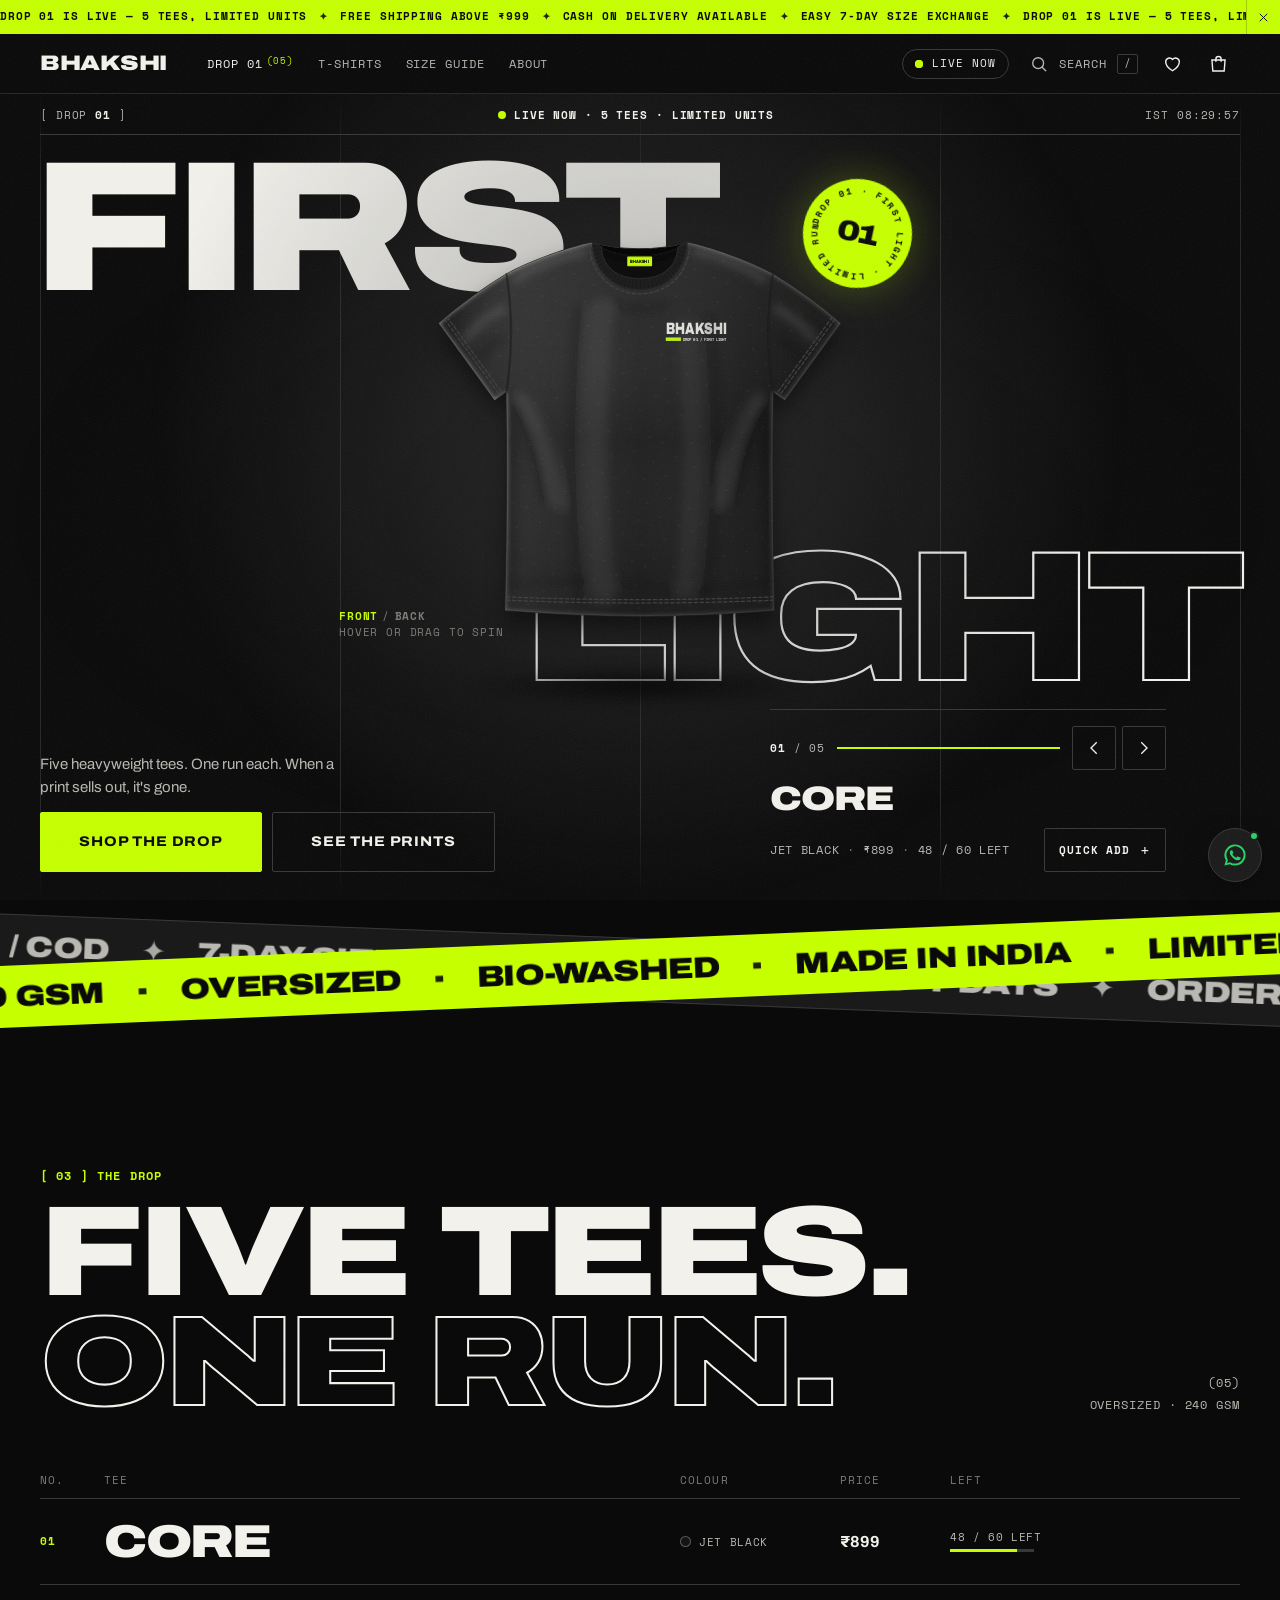
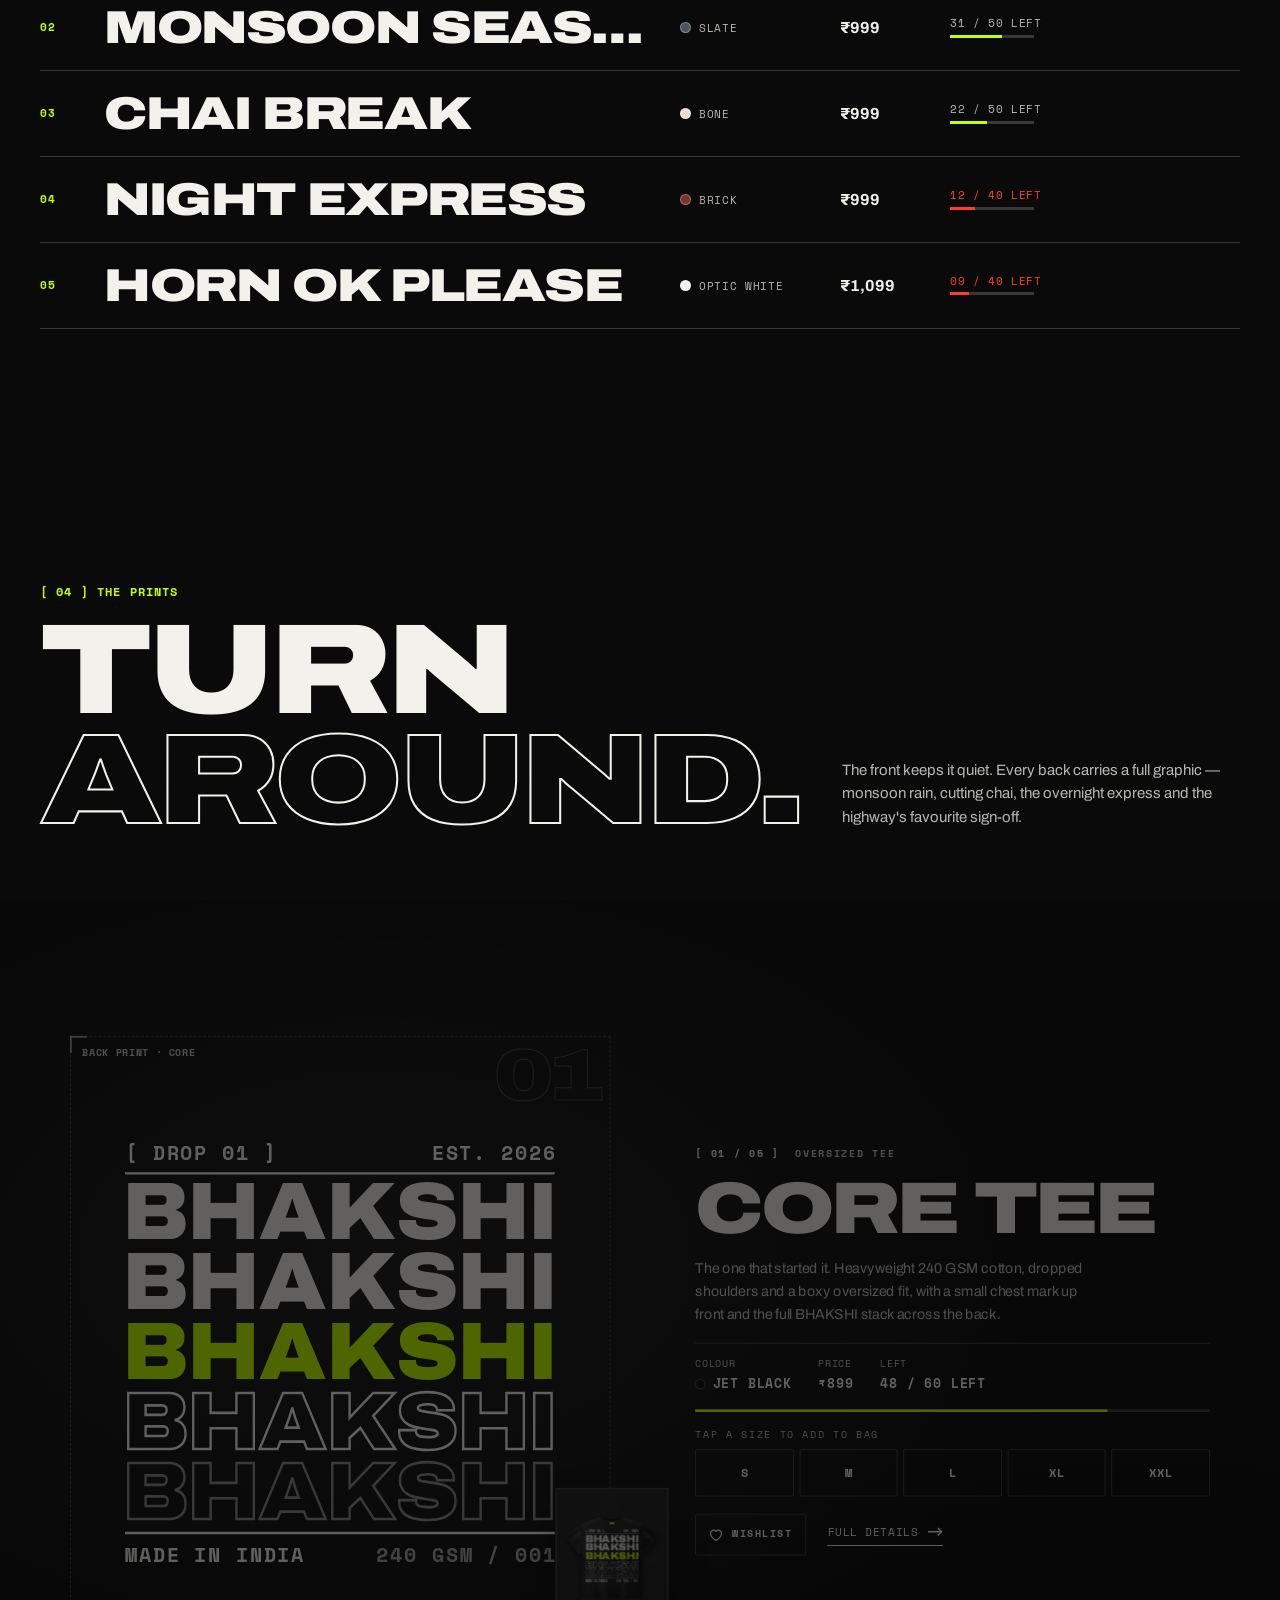
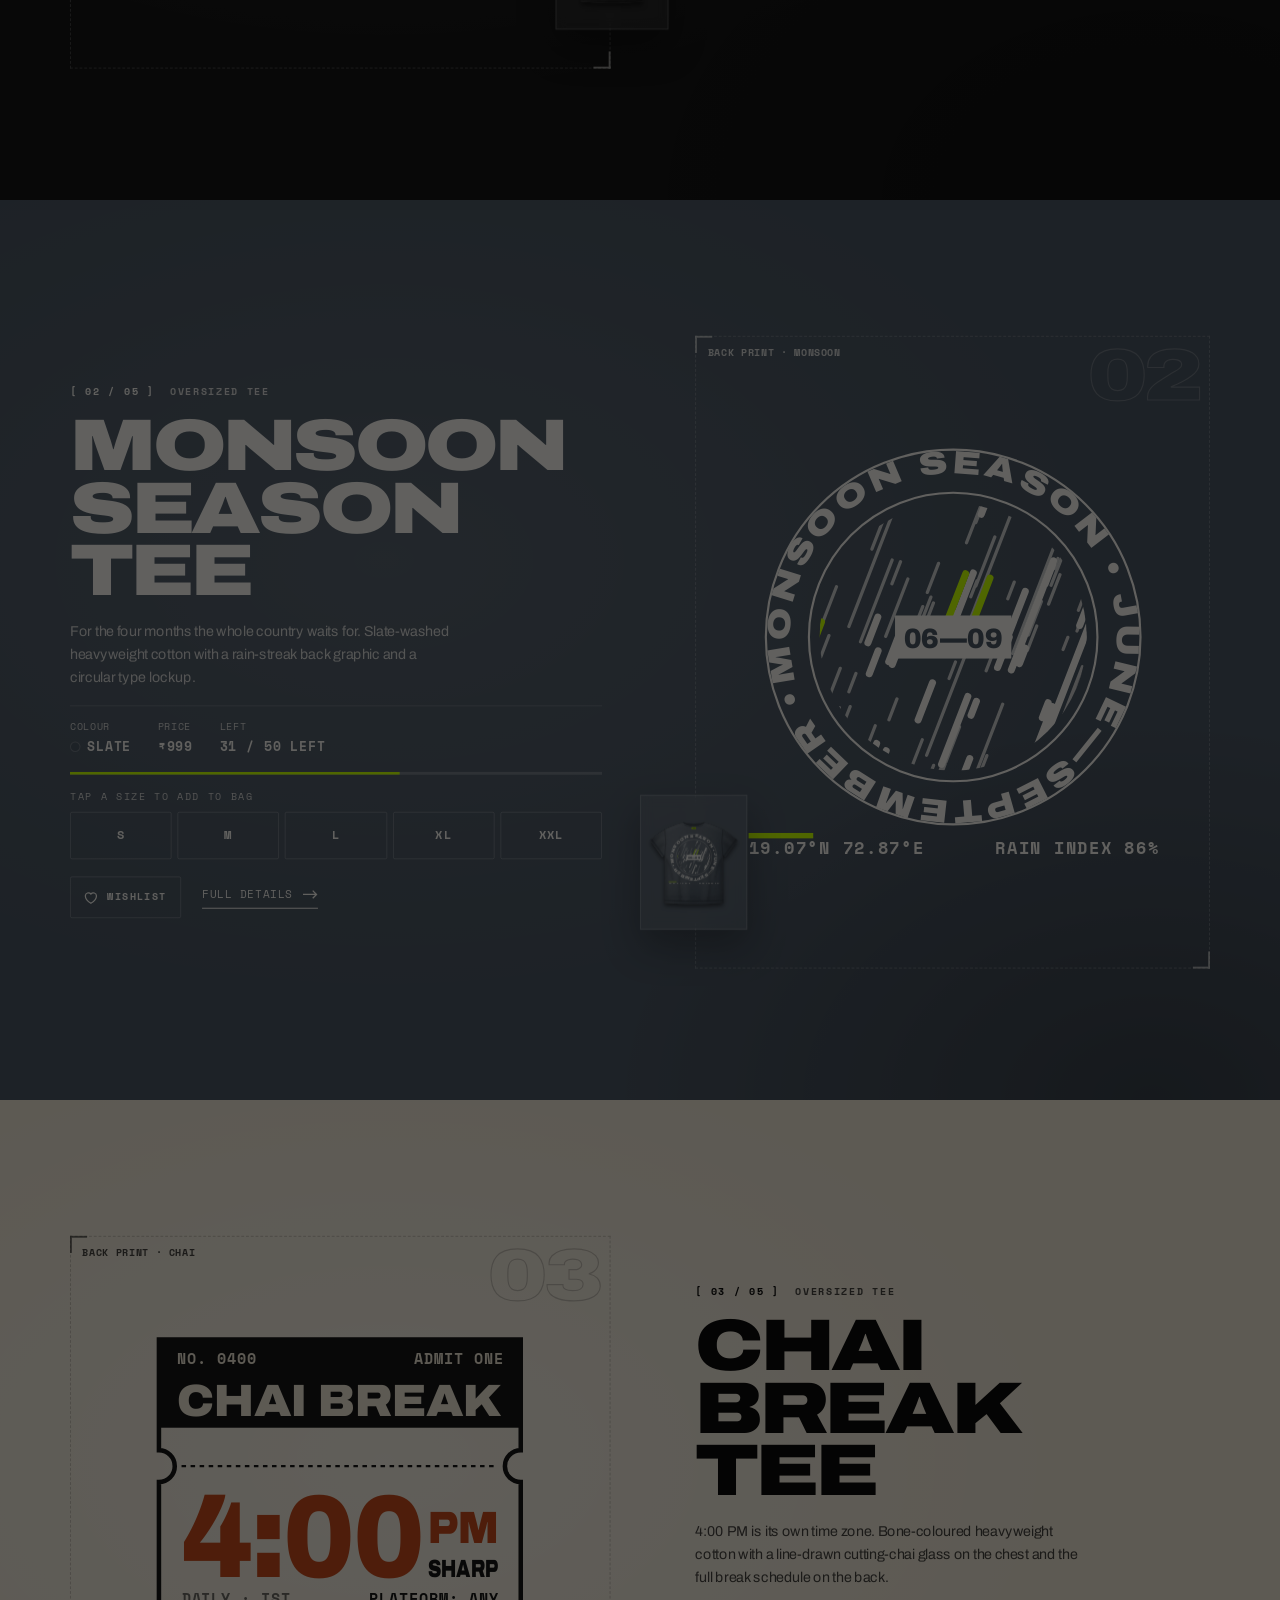
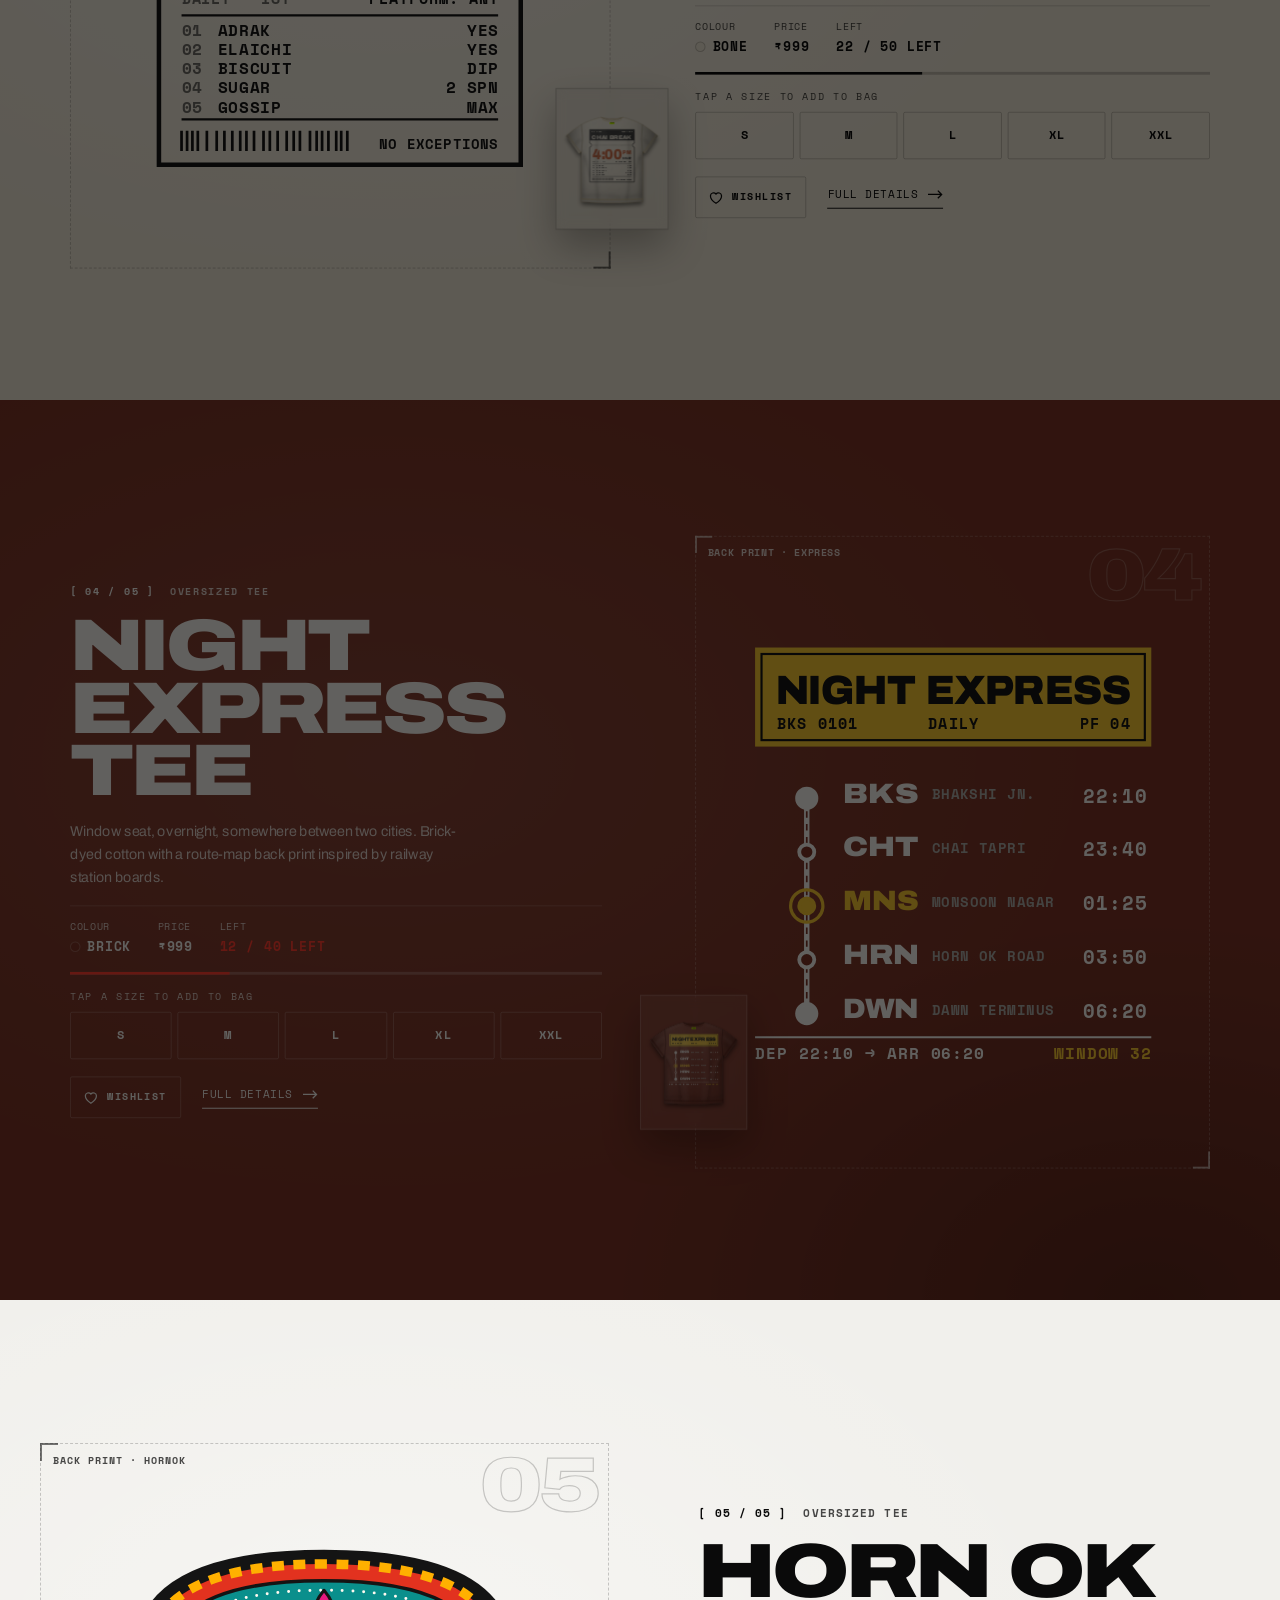
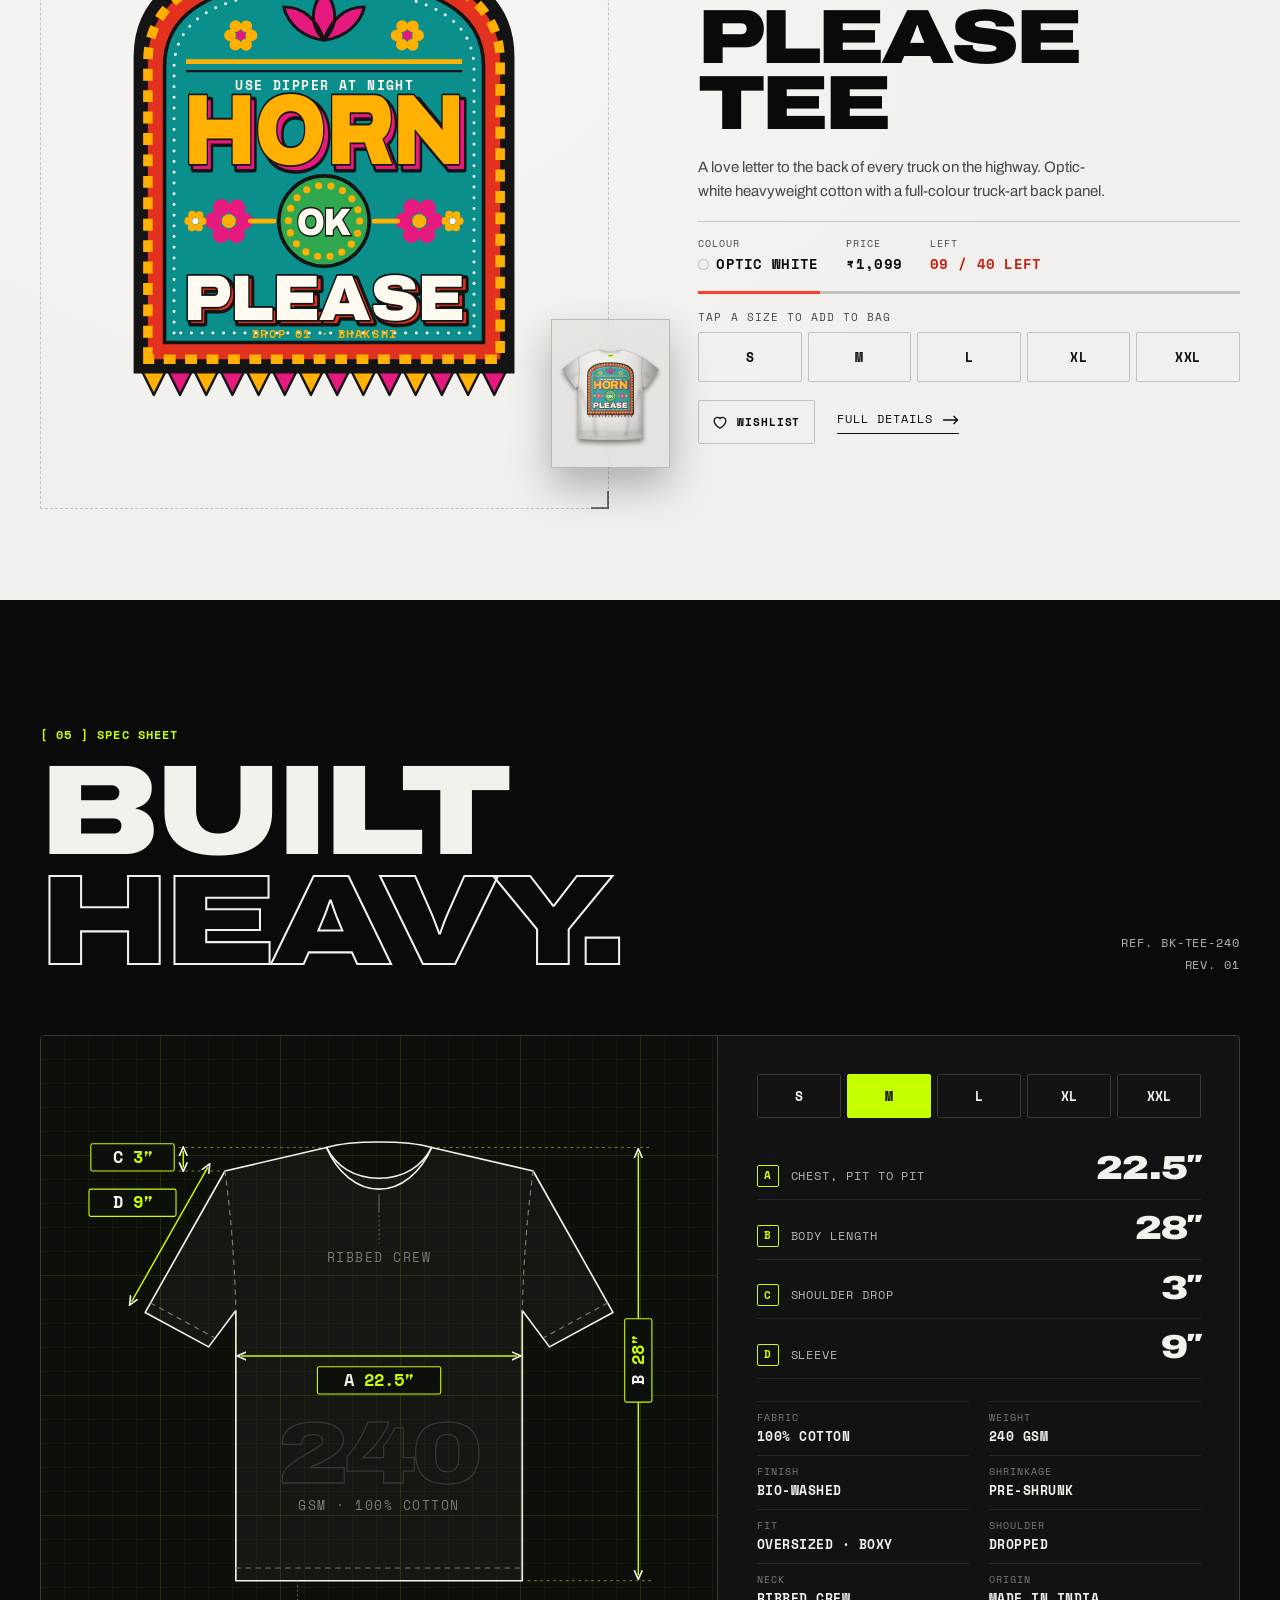
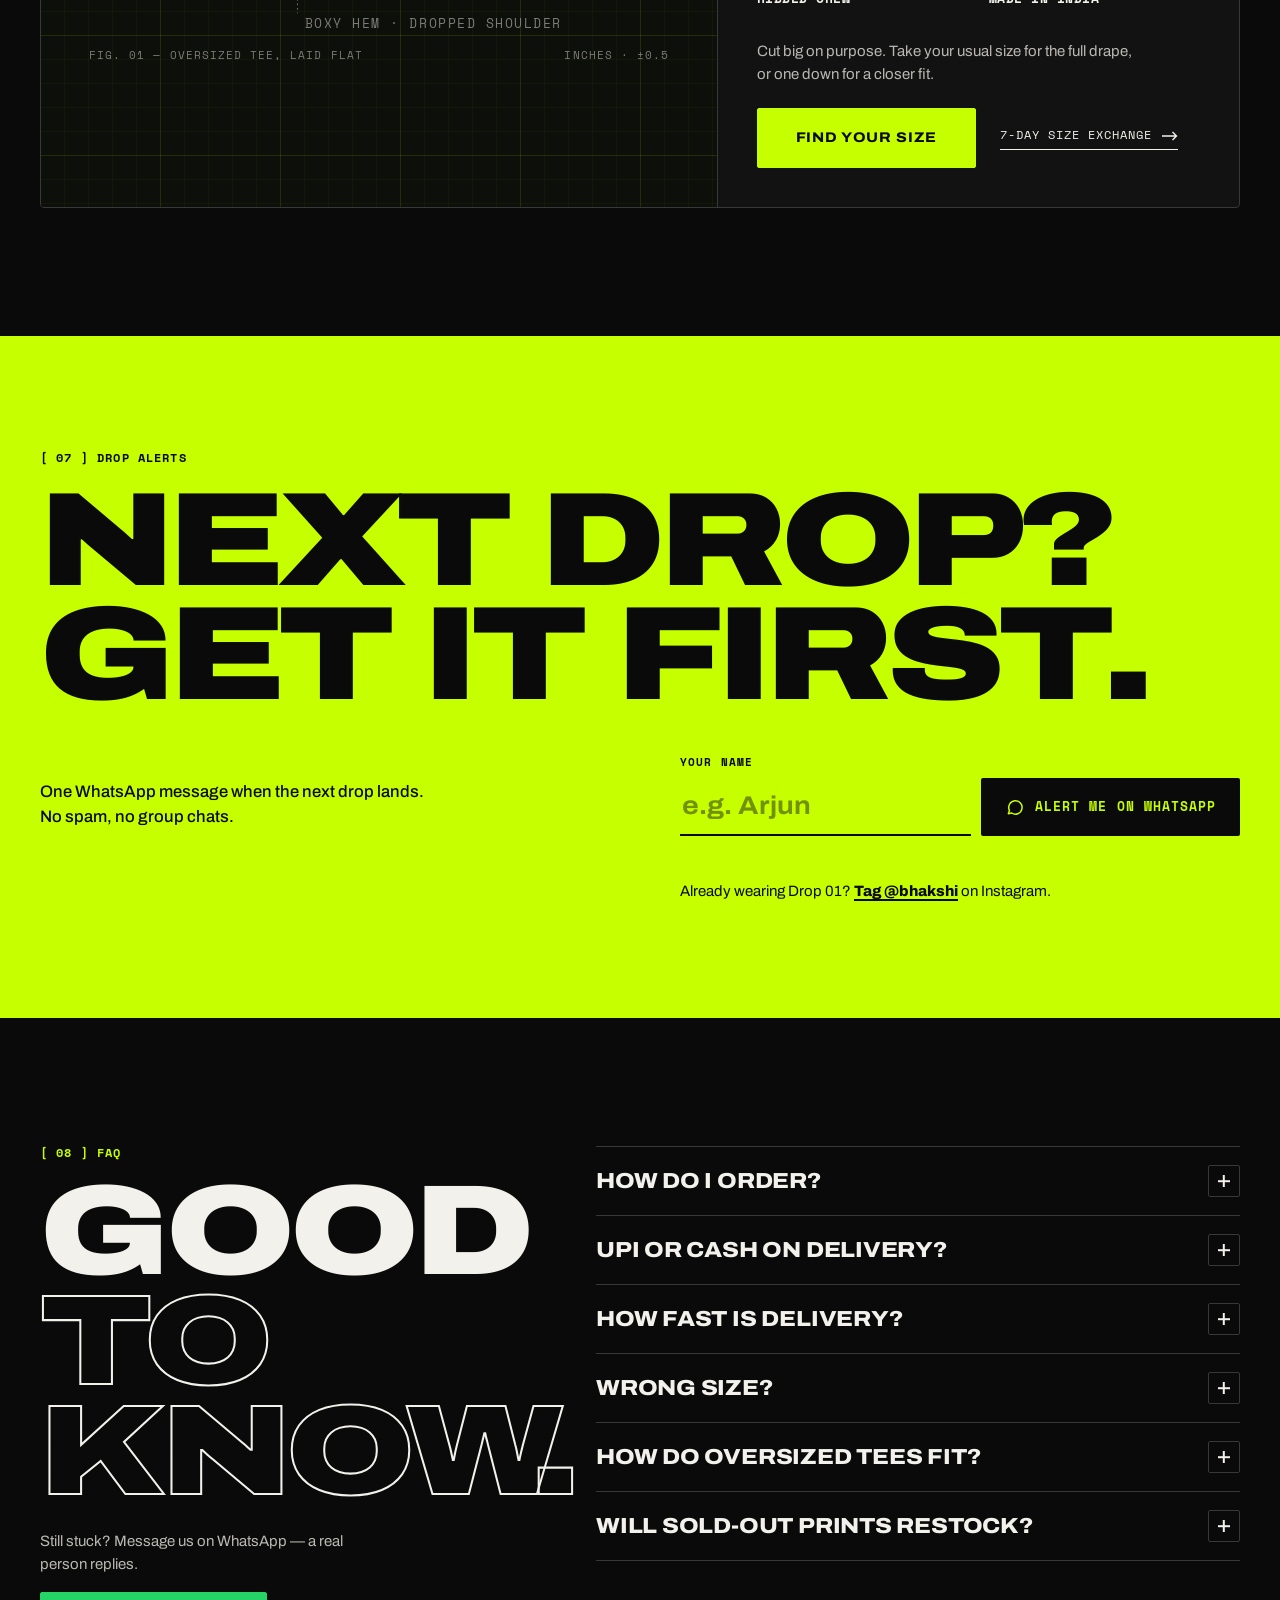
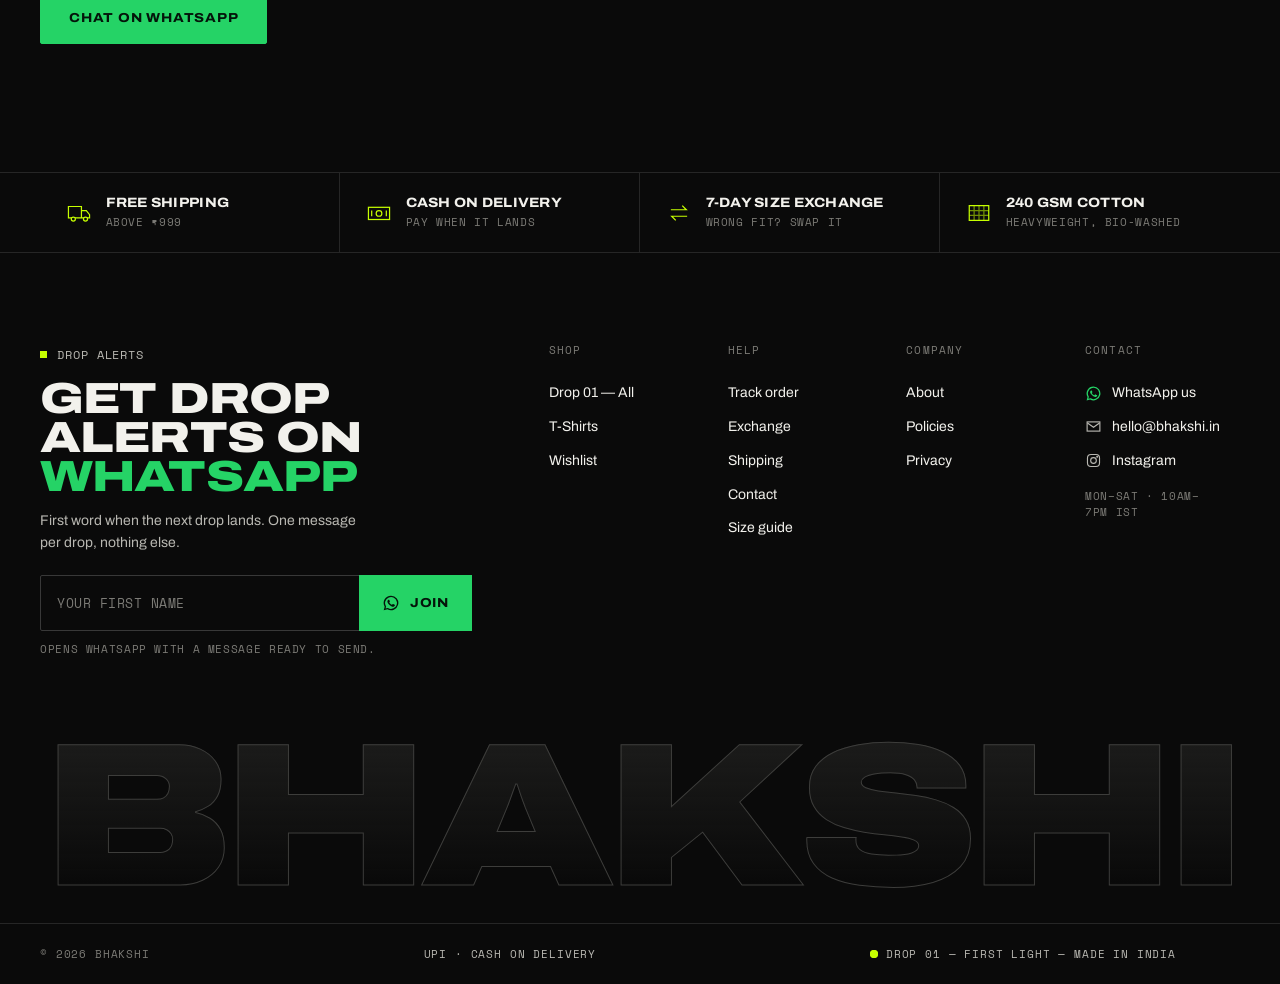
==== commit 064e9882: "Redesign: dark streetwear look for Drop 01 (5 graphic tees) New dark design system, drop-launch home" ====
--- a/index.html
+++ b/index.html
@@ -3,328 +3,297 @@
 <head>
   <meta charset="UTF-8">
   <meta name="viewport" content="width=device-width, initial-scale=1.0">
-  <title>Everyday Menswear for Office, Weekend &amp; Festive | BHAKSHI</title>
-  <meta name="description" content="BHAKSHI makes everyday menswear for India: Oxford shirts, 180 GSM cotton tees, piqué polos, stretch jeans, chinos and cotton kurtas. Free shipping above ₹999, UPI or Cash on Delivery, easy 7-day exchange.">
-  <meta name="theme-color" content="#15120f">
+  <title>Drop 01 “First Light” — Oversized Graphic Tees | BHAKSHI</title>
+  <meta name="description" content="BHAKSHI Drop 01 “First Light”: five heavyweight 240 GSM oversized graphic tees, made in India in limited units. Order on WhatsApp, pay by UPI or Cash on Delivery, 7-day size exchange.">
+  <meta name="theme-color" content="#0a0a0a">
+  <link rel="canonical" href="https://bhakshi-clothing.github.io/bhakshi/">
   <meta property="og:type" content="website">
   <meta property="og:site_name" content="BHAKSHI">
-  <meta property="og:title" content="BHAKSHI — Dressed for every part of your day">
-  <meta property="og:description" content="Modern Indian essentials for the office, the weekend, the festive season and everything in between. Free shipping above ₹999 · COD · 7-day exchange.">
+  <meta property="og:url" content="https://bhakshi-clothing.github.io/bhakshi/">
+  <meta property="og:title" content="BHAKSHI — Drop 01 “First Light” is live">
+  <meta property="og:description" content="Five heavyweight oversized graphic tees. Limited units, made in India. UPI or COD · 7-day size exchange.">
   <meta property="og:image" content="https://bhakshi-clothing.github.io/bhakshi/images/og.png">
+  <meta property="og:image:width" content="1200">
+  <meta property="og:image:height" content="630">
+  <meta property="og:image:alt" content="BHAKSHI Drop 01 — First Light">
   <meta property="og:locale" content="en_IN">
   <meta name="twitter:card" content="summary_large_image">
-  <meta name="twitter:title" content="BHAKSHI — Dressed for every part of your day">
-  <meta name="twitter:description" content="Modern Indian essentials for office, weekend and festive days.">
+  <meta name="twitter:title" content="BHAKSHI — Drop 01 “First Light” is live">
+  <meta name="twitter:description" content="Five heavyweight oversized graphic tees. Limited units, made in India.">
   <meta name="twitter:image" content="https://bhakshi-clothing.github.io/bhakshi/images/og.png">
   <link rel="preconnect" href="https://fonts.googleapis.com"><link rel="preconnect" href="https://fonts.gstatic.com" crossorigin>
-  <link href="https://fonts.googleapis.com/css2?family=Fraunces:ital,opsz,wght@0,9..144,300..700;1,9..144,300..700&family=Inter:wght@400;500;600;700&display=swap" rel="stylesheet">
+  <link href="https://fonts.googleapis.com/css2?family=Archivo:wdth,wght@62..125,100..900&family=Space+Mono:wght@400;700&display=swap" rel="stylesheet">
   <link rel="stylesheet" href="css/style.css">
   <link rel="stylesheet" href="css/features.css">
   <link rel="stylesheet" href="css/home.css">
   <link rel="icon" href="images/favicon.svg">
 </head>
 <body data-page="home">
-<main id="main">
-
-  <!-- 1 · HERO — The Everyday Wardrobe -->
-  <section class="hm-hero" id="hero" data-occ="office" aria-label="The Everyday Wardrobe">
-    <div class="hm-hero-print" aria-hidden="true"></div>
-    <div class="hm-hero-word" aria-hidden="true"><span id="heroWord">Office</span></div>
-    <div class="hm-hero-inner">
+<main id="main" class="hm">
+
+  <!-- 01 · HERO — the drop launch. Tee art, names and the live/countdown state are filled in by js/home.js -->
+  <section class="hm-hero" id="hero" aria-labelledby="hero-title">
+    <div class="hm-hero-bg" aria-hidden="true"></div>
+
+    <div class="hm-hero-meta">
+      <span class="hm-meta-drop">[ DROP <b data-drop-no>01</b> ]</span>
+      <span class="hm-status" id="heroStatus"><span class="hm-dot" aria-hidden="true"></span><span data-status-text>Live now · 5 tees · Limited units</span></span>
+      <span class="hm-clock" id="heroClock" aria-hidden="true">IST --:--:--</span>
+    </div>
+
+    <div class="hm-hero-main">
+      <h1 class="hm-hero-title" id="hero-title">
+        <span class="hm-sr" data-title-sr>Drop 01 — First Light</span>
+        <span class="hm-ht hm-ht-1" aria-hidden="true" data-title-1>First</span>
+        <span class="hm-ht hm-ht-2" aria-hidden="true" data-title-2>Light</span>
+      </h1>
+
+      <div class="hm-stage" id="heroStage">
+        <div class="hm-spot" aria-hidden="true"></div>
+        <div class="hm-flip-wrap">
+          <button class="hm-flip" id="heroFlip" type="button" aria-pressed="false" aria-label="Flip the tee to see the back print">
+            <span class="hm-flip-tilt">
+              <span class="hm-flip-card" id="heroCard">
+                <span class="hm-face hm-face-front" data-face="front"></span>
+                <span class="hm-face hm-face-back" data-face="back"></span>
+              </span>
+            </span>
+          </button>
+          <span class="hm-side" id="heroSide" data-side-box aria-hidden="true"></span>
+          <div class="hm-badge" aria-hidden="true">
+            <svg viewBox="0 0 120 120"><defs><path id="hmBadgePath" d="M60 60m-44 0a44 44 0 1 1 88 0a44 44 0 1 1-88 0"/></defs>
+              <text><textPath href="#hmBadgePath" data-badge-text>DROP 01 · FIRST LIGHT · LIMITED RUN · </textPath></text></svg>
+            <b data-drop-no>01</b>
+          </div>
+        </div>
+      </div>
+    </div>
+
+    <div class="hm-hero-foot">
       <div class="hm-hero-copy">
-        <p class="hm-kicker"><span>The Everyday Wardrobe</span></p>
-        <h1 class="hm-hero-title">Dressed for every <em>part</em> of your&nbsp;day.</h1>
-
-        <div class="hm-tabs" role="tablist" aria-label="Choose an occasion">
-          <button class="hm-tab" role="tab" aria-selected="true" data-occ="office" id="tab-office" aria-controls="hero-stage"><span class="hm-tab-n">01</span>Office</button>
-          <button class="hm-tab" role="tab" aria-selected="false" data-occ="weekend" id="tab-weekend" aria-controls="hero-stage" tabindex="-1"><span class="hm-tab-n">02</span>Weekend</button>
-          <button class="hm-tab" role="tab" aria-selected="false" data-occ="festive" id="tab-festive" aria-controls="hero-stage" tabindex="-1"><span class="hm-tab-n">03</span>Festive</button>
-          <button class="hm-tab" role="tab" aria-selected="false" data-occ="travel" id="tab-travel" aria-controls="hero-stage" tabindex="-1"><span class="hm-tab-n">04</span>Travel</button>
-        </div>
-
-        <p class="hm-hero-line" id="heroLine">Crisp Oxfords and stretch chinos that survive the morning commute and still look sharp at the six o'clock review.</p>
-        <div class="hm-hero-ctas">
-          <a class="btn btn-light btn-lg" id="heroCta" href="shop.html?tag=office" data-magnetic>Shop the Office Edit</a>
-          <a class="hm-hero-link" href="#studio">Build your own look</a>
-        </div>
-      </div>
-
-      <div class="hm-hero-stage" id="hero-stage" role="tabpanel" aria-labelledby="tab-office">
-        <div class="hm-arch">
-          <div class="hm-arch-layers" id="heroLayers"></div>
-        </div>
-        <a class="hm-hero-caption" id="heroCaption" href="shop.html?tag=office">
-          <span class="hm-cap-no">Look 01</span>
-          <span class="hm-cap-names">Oxford Shirt + Stretch Chinos</span>
-          <span class="hm-cap-price"></span>
-        </a>
-      </div>
-    </div>
-    <a class="hm-scroll" href="#categories" aria-label="Scroll to explore"><span>Scroll</span><i aria-hidden="true"></i></a>
-  </section>
-
-  <!-- 2 · CATEGORY RAIL -->
-  <section class="section hm-cats" id="categories" aria-labelledby="cats-title">
+        <p class="hm-hero-line">Five heavyweight tees. One run each. When a print sells out, it's gone.</p>
+        <div class="hm-hero-ctas" id="heroCtas">
+          <a class="btn btn-lg hm-cta" href="shop.html" data-magnetic>Shop the drop</a>
+          <a class="btn btn-ghost btn-lg hm-cta-2" href="#prints">See the prints</a>
+        </div>
+      </div>
+
+      <div class="hm-pick" id="heroPick" aria-live="off">
+        <div class="hm-pick-top">
+          <span class="hm-pick-i"><b data-pick-i>01</b> / <span data-pick-n>05</span></span>
+          <span class="hm-pick-bar" aria-hidden="true"><i id="heroBar"></i></span>
+          <span class="hm-side-m" data-side-box aria-hidden="true"></span>
+          <div class="hm-arrows">
+            <button class="hm-arrow" type="button" data-hero-dir="-1" aria-label="Previous tee"><svg viewBox="0 0 24 24" aria-hidden="true"><path d="M15 5l-7 7 7 7"/></svg></button>
+            <button class="hm-arrow" type="button" data-hero-dir="1" aria-label="Next tee"><svg viewBox="0 0 24 24" aria-hidden="true"><path d="M9 5l7 7-7 7"/></svg></button>
+          </div>
+        </div>
+        <a class="hm-pick-name" data-pick-name href="shop.html">Core Tee</a>
+        <div class="hm-pick-row">
+          <p class="hm-pick-meta"><span data-pick-color>Jet Black</span><span data-pick-price></span><span data-pick-stock></span></p>
+          <button class="hm-pick-quick" type="button" data-pick-quick data-quick="" aria-label="Quick add"><span class="hm-q-t">Quick add</span><b aria-hidden="true">+</b></button>
+        </div>
+      </div>
+    </div>
+  </section>
+
+  <!-- 02 · TICKER TAPES -->
+  <div class="hm-tapes" aria-hidden="true">
+    <div class="hm-tape hm-tape-b">
+      <div class="ticker ticker-lg" data-reverse>
+        <span class="ticker-item">UPI / COD<span class="ticker-sep">✦</span></span>
+        <span class="ticker-item">7-day size exchange<span class="ticker-sep">✦</span></span>
+        <span class="ticker-item">Ships in 3–7 days<span class="ticker-sep">✦</span></span>
+        <span class="ticker-item">Order on WhatsApp<span class="ticker-sep">✦</span></span>
+      </div>
+    </div>
+    <div class="hm-tape hm-tape-a">
+      <div class="ticker ticker-accent ticker-lg">
+        <span class="ticker-item">240 GSM<span class="ticker-sep">·</span></span>
+        <span class="ticker-item">Oversized<span class="ticker-sep">·</span></span>
+        <span class="ticker-item">Bio-washed<span class="ticker-sep">·</span></span>
+        <span class="ticker-item">Made in India<span class="ticker-sep">·</span></span>
+        <span class="ticker-item">Limited units<span class="ticker-sep">·</span></span>
+      </div>
+    </div>
+  </div>
+
+  <!-- 03 · THE DROP — interactive index (rows on desktop, swipeable cards on touch) -->
+  <section class="hm-sec hm-drop" id="drop" aria-labelledby="drop-title">
     <div class="container">
-      <div class="hm-head" data-reveal>
-        <div>
-          <p class="eyebrow">Shop by category</p>
-          <h2 class="hm-h2" id="cats-title">The essentials, <em>sorted</em>.</h2>
-        </div>
-        <div class="hm-head-side">
-          <a class="link-arrow" href="shop.html">Shop all</a>
-          <div class="hm-arrows" data-for="catRail">
-            <button class="hm-arrow" data-dir="-1" aria-label="Previous categories"><svg viewBox="0 0 24 24" aria-hidden="true"><path d="M15 5l-7 7 7 7"/></svg></button>
-            <button class="hm-arrow" data-dir="1" aria-label="Next categories"><svg viewBox="0 0 24 24" aria-hidden="true"><path d="M9 5l7 7-7 7"/></svg></button>
-          </div>
-        </div>
-      </div>
-      <div class="scroller hm-rail" id="catRail" data-drag aria-label="Categories"></div>
-    </div>
-  </section>
-
-  <!-- 3 · NEW IN -->
-  <section class="section hm-new" id="new" aria-labelledby="new-title">
+      <header class="hm-head">
+        <p class="hm-eyebrow" data-scramble>[ 03 ] The drop</p>
+        <h2 class="hm-h2" id="drop-title">Five tees.<br><span class="hm-outline">One run.</span></h2>
+        <p class="hm-head-side"><span data-drop-count>(05)</span><span>Oversized · 240 GSM</span></p>
+      </header>
+      <div class="hm-list-wrap" id="dropWrap">
+        <div class="hm-list-head" aria-hidden="true"><span>No.</span><span>Tee</span><span>Colour</span><span>Price</span><span>Left</span><span></span></div>
+        <ol class="hm-list" id="dropList"></ol>
+        <div class="hm-peek" id="dropPeek" aria-hidden="true"></div>
+      </div>
+      <div class="hm-list-nav" aria-hidden="true"><span id="dropPos">01 / 05</span><span class="hm-list-dots" id="dropDots"></span><span>Swipe</span></div>
+    </div>
+  </section>
+
+  <!-- 04 · PRINT SPOTLIGHTS — one panel per tee, stacked on desktop -->
+  <section class="hm-prints" id="prints" aria-labelledby="prints-title">
+    <div class="container hm-prints-head">
+      <p class="hm-eyebrow" data-scramble>[ 04 ] The prints</p>
+      <h2 class="hm-h2" id="prints-title">Turn<br><span class="hm-outline">around.</span></h2>
+      <p class="hm-lede">The front keeps it quiet. Every back carries a full graphic — monsoon rain, cutting chai, the overnight express and the highway's favourite sign-off.</p>
+    </div>
+    <div class="hm-sp-list" id="printsList"></div>
+  </section>
+
+  <!-- 05 · SPEC SHEET — blueprint. Measurements live in SPEC_CHART at the top of js/home.js -->
+  <section class="hm-sec hm-spec" id="specs" aria-labelledby="spec-title">
     <div class="container">
-      <div class="hm-head" data-reveal>
-        <div>
-          <p class="eyebrow">Just landed</p>
-          <h2 class="hm-h2" id="new-title">New <em>in</em>.</h2>
-        </div>
-        <div class="hm-head-side">
-          <a class="link-arrow" href="shop.html?tag=new">View all</a>
-          <div class="hm-arrows" data-for="newRail">
-            <button class="hm-arrow" data-dir="-1" aria-label="Previous products"><svg viewBox="0 0 24 24" aria-hidden="true"><path d="M15 5l-7 7 7 7"/></svg></button>
-            <button class="hm-arrow" data-dir="1" aria-label="Next products"><svg viewBox="0 0 24 24" aria-hidden="true"><path d="M9 5l7 7-7 7"/></svg></button>
-          </div>
-        </div>
-      </div>
-      <div class="scroller hm-prodrail" id="newRail" data-drag></div>
-    </div>
-  </section>
-
-  <!-- 4 · BUILD YOUR LOOK — the studio -->
-  <section class="section section-bone hm-studio" id="studio" aria-labelledby="studio-title">
-    <div class="container">
-      <div class="hm-studio-head" data-reveal>
-        <p class="eyebrow">The Studio</p>
-        <h2 class="hm-h2" id="studio-title">Build your <em>look</em>.</h2>
-        <p class="hm-lede">Pick a top, pick a bottom, see them together. Happy with it? The whole outfit goes in your bag in one tap.</p>
-      </div>
-
-      <div class="hm-studio-grid">
-        <div class="hm-stage" id="stage">
-          <div class="hm-stage-art" id="stageArt" aria-live="polite"></div>
-          <span class="hm-stage-no" id="stageNo">Look Nº 01·01</span>
-          <div class="hm-stage-ctrl hm-stage-top">
-            <button class="hm-sbtn" data-part="top" data-dir="-1" aria-label="Previous top"><svg viewBox="0 0 24 24" aria-hidden="true"><path d="M15 5l-7 7 7 7"/></svg></button>
-            <span class="hm-stage-tag">Top</span>
-            <button class="hm-sbtn" data-part="top" data-dir="1" aria-label="Next top"><svg viewBox="0 0 24 24" aria-hidden="true"><path d="M9 5l7 7-7 7"/></svg></button>
-          </div>
-          <div class="hm-stage-ctrl hm-stage-bottom">
-            <button class="hm-sbtn" data-part="bottom" data-dir="-1" aria-label="Previous bottom"><svg viewBox="0 0 24 24" aria-hidden="true"><path d="M15 5l-7 7 7 7"/></svg></button>
-            <span class="hm-stage-tag">Bottom</span>
-            <button class="hm-sbtn" data-part="bottom" data-dir="1" aria-label="Next bottom"><svg viewBox="0 0 24 24" aria-hidden="true"><path d="M9 5l7 7-7 7"/></svg></button>
-          </div>
-          <p class="hm-stage-hint" aria-hidden="true">Swipe the top or bottom half</p>
-        </div>
-
-        <div class="hm-panel" id="studioPanel">
-          <div class="hm-pick" data-part="top">
-            <div class="hm-pick-head"><span class="hm-pick-label">01 — Top</span><span class="hm-pick-count" data-count></span></div>
-            <div class="hm-thumbs" data-thumbs role="listbox" aria-label="Choose a top"></div>
-            <div class="hm-pick-info">
-              <a class="hm-pick-name" data-name href="#"></a>
-              <p class="hm-pick-meta"><span class="hm-dot" data-dot></span><span data-color></span><span class="hm-pick-price" data-price></span></p>
-            </div>
-            <div class="hm-sizes" data-sizes role="radiogroup" aria-label="Top size"></div>
-          </div>
-
-          <div class="hm-pick" data-part="bottom">
-            <div class="hm-pick-head"><span class="hm-pick-label">02 — Bottom</span><span class="hm-pick-count" data-count></span></div>
-            <div class="hm-thumbs" data-thumbs role="listbox" aria-label="Choose a bottom"></div>
-            <div class="hm-pick-info">
-              <a class="hm-pick-name" data-name href="#"></a>
-              <p class="hm-pick-meta"><span class="hm-dot" data-dot></span><span data-color></span><span class="hm-pick-price" data-price></span></p>
-            </div>
-            <div class="hm-sizes" data-sizes role="radiogroup" aria-label="Bottom size"></div>
-          </div>
-
-          <div class="hm-total">
-            <div><span class="hm-total-label">The look</span><strong id="lookTotal"></strong><s id="lookMrp"></s></div>
-            <p class="hm-save" id="lookSave"></p>
-          </div>
-          <p class="hm-size-err" id="sizeErr" role="alert"></p>
-          <button class="btn btn-accent btn-lg btn-block" id="addLook">Add the look to bag</button>
-          <div class="hm-panel-row">
-            <button class="hm-mini-btn" id="shuffleLook"><svg viewBox="0 0 24 24" aria-hidden="true"><path d="M16 3h5v5M4 20 21 3M21 16v5h-5M15 15l6 6M4 4l5 5"/></svg>Shuffle</button>
-            <a class="hm-mini-btn" id="shareLook" href="#" target="_blank" rel="noopener" aria-label="Share this look on WhatsApp"><svg viewBox="0 0 24 24" aria-hidden="true"><path d="M4 12v7a1 1 0 0 0 1 1h14a1 1 0 0 0 1-1v-7M16 6l-4-4-4 4M12 2v13"/></svg>Share look</a>
-          </div>
-        </div>
-      </div>
-    </div>
-  </section>
-
-  <!-- 5 · SHOP BY OCCASION -->
-  <section class="section hm-occ" id="occasions" aria-labelledby="occ-title">
-    <div class="container">
-      <div class="hm-head" data-reveal>
-        <div>
-          <p class="eyebrow">Shop by occasion</p>
-          <h2 class="hm-h2" id="occ-title">Dress for where you're <em>headed</em>.</h2>
-        </div>
-      </div>
-      <div class="hm-occ-grid" id="occGrid" data-reveal="stagger"></div>
-    </div>
-  </section>
-
-  <!-- 6 · BESTSELLERS -->
-  <section class="section hm-best" id="bestsellers" aria-labelledby="best-title">
-    <div class="container">
-      <div class="hm-head" data-reveal>
-        <div>
-          <p class="eyebrow">Most reached-for</p>
-          <h2 class="hm-h2" id="best-title">The <em>bestsellers</em>.</h2>
-        </div>
-        <div class="hm-head-side"><a class="link-arrow" href="shop.html?tag=bestseller">View all</a></div>
-      </div>
-      <div class="grid-products" id="bestGrid"></div>
-    </div>
-  </section>
-
-  <!-- 7 · FABRIC STORY (pinned horizontal scroll on desktop) -->
-  <section class="hm-fabric section-bone" id="fabric" aria-labelledby="fabric-title">
-    <div class="hm-fabric-pin">
-      <div class="container hm-fabric-head">
-        <div>
-          <p class="eyebrow">Fabric first</p>
-          <h2 class="hm-h2" id="fabric-title">Made from what <em>matters</em>.</h2>
-        </div>
-        <p class="hm-lede">Indian weather is honest. Forty degrees in May, a monsoon that soaks you between the bus stop and the office, winters that need just one good layer. So we start every piece with the cloth.</p>
-        <div class="hm-fabric-progress" aria-hidden="true"><span id="fabricBar"></span></div>
-      </div>
-      <div class="hm-fabric-viewport">
-        <div class="hm-fabric-track" id="fabricTrack"></div>
-      </div>
-    </div>
-  </section>
-
-  <!-- 8 · FIT CONFIDENCE -->
-  <section class="section section-ink hm-fit" aria-labelledby="fit-title">
-    <div class="container hm-fit-grid">
-      <div data-reveal>
-        <p class="eyebrow">Fit confidence</p>
-        <h2 class="hm-h2" id="fit-title">Not sure about your <em>size</em>?</h2>
-        <p class="hm-lede">Answer three quick questions about height, build and how you like your clothes to sit. We'll suggest a size for tops and for bottoms, and remember it for next time.</p>
-        <div class="hm-fit-ctas">
-          <button class="btn btn-accent btn-lg" data-fitfinder data-magnetic>Find my size</button>
-          <a class="hm-fit-link" href="policies.html#exchange">How exchanges work</a>
-        </div>
-      </div>
-      <ul class="hm-fit-list" data-reveal="stagger">
-        <li><span class="hm-fit-ic" aria-hidden="true">7</span><div><b>Seven days to be sure</b><p>Try it at home. If the size is off, we swap it.</p></div></li>
-        <li><span class="hm-fit-ic" aria-hidden="true"><svg viewBox="0 0 24 24"><path d="M4 20l1.3-3.9A8 8 0 1 1 8 19.2z"/></svg></span><div><b>One message, sorted</b><p>Exchanges happen over WhatsApp with a real person, not a ticket number.</p></div></li>
-        <li><span class="hm-fit-ic" aria-hidden="true"><svg viewBox="0 0 24 24"><path d="M3 9h18v6H3zM7 9v3M11 9v3M15 9v3M19 9v3"/></svg></span><div><b>Three questions, two sizes</b><p>Separate suggestions for shirts and trousers, because bodies aren't one number.</p></div></li>
-      </ul>
-    </div>
-    <div class="hm-tape" aria-hidden="true"><div class="hm-tape-inner"></div></div>
-  </section>
-
-  <!-- 9 · NUMBERS -->
-  <section class="hm-numbers" aria-label="Our promises">
-    <div class="container hm-numbers-grid" id="numbers" data-reveal="stagger"></div>
-  </section>
-
-  <!-- 10 · VOICES
-       NOTE FOR THE STORE OWNER: these are SAMPLE testimonials written as placeholders.
-       Replace them with real customer reviews (with permission) before launch, or delete this section. -->
-  <section class="section section-bone hm-voices" id="voices" aria-labelledby="voices-title">
-    <div class="container hm-voices-grid">
-      <div class="hm-voices-side" data-reveal>
-        <p class="eyebrow">Voices</p>
-        <h2 class="hm-h2" id="voices-title">Worn, washed, <em>talked about</em>.</h2>
-        <div class="hm-voices-ctrl">
-          <button class="hm-arrow" id="voicePrev" aria-label="Previous review"><svg viewBox="0 0 24 24" aria-hidden="true"><path d="M15 5l-7 7 7 7"/></svg></button>
-          <button class="hm-arrow" id="voiceNext" aria-label="Next review"><svg viewBox="0 0 24 24" aria-hidden="true"><path d="M9 5l7 7-7 7"/></svg></button>
-        </div>
-      </div>
-      <div class="hm-voices-main" data-reveal>
-        <div class="hm-voices-viewport" id="voices-viewport" aria-roledescription="carousel" aria-label="Customer reviews">
-          <div class="hm-voices-track" id="voiceTrack">
-            <figure class="hm-voice" aria-roledescription="slide" aria-label="1 of 5">
-              <blockquote>Wore the Oxford on a Monday. By Wednesday two people at work had asked where it was from. The collar stays put all day.</blockquote>
-              <figcaption><b>Rahul S.</b><span>Pune · Oxford Button-Down Shirt</span></figcaption>
-            </figure>
-            <figure class="hm-voice" aria-roledescription="slide" aria-label="2 of 5">
-              <blockquote>Ordered on WhatsApp at midnight, got a confirmation with my morning chai. The size swap took exactly one message.</blockquote>
-              <figcaption><b>Imran K.</b><span>Hyderabad · Stretch Chinos</span></figcaption>
-            </figure>
-            <figure class="hm-voice" aria-roledescription="slide" aria-label="3 of 5">
-              <blockquote>The ivory kurta got me through a four-hour sangeet without feeling like a sauna. It didn't crush either.</blockquote>
-              <figcaption><b>Aditya P.</b><span>Jaipur · Cotton Straight Kurta</span></figcaption>
-            </figure>
-            <figure class="hm-voice" aria-roledescription="slide" aria-label="4 of 5">
-              <blockquote>My tee for the gym, the office pantry and Sunday errands. Months of washing and it still holds its shape.</blockquote>
-              <figcaption><b>Karthik R.</b><span>Chennai · Classic Crew Tee</span></figcaption>
-            </figure>
-            <figure class="hm-voice" aria-roledescription="slide" aria-label="5 of 5">
-              <blockquote>Took the joggers on an overnight bus to Manali. Comfortable for fourteen hours, decent enough for dinner after.</blockquote>
-              <figcaption><b>Neel D.</b><span>Kolkata · Everyday Track Joggers</span></figcaption>
-            </figure>
-          </div>
-        </div>
-        <div class="hm-dots" id="voiceDots"></div>
-      </div>
-    </div>
-  </section>
-
-  <!-- 11 · FAQ -->
-  <section class="section hm-faq" id="faq" aria-labelledby="faq-title">
+      <header class="hm-head">
+        <p class="hm-eyebrow" data-scramble>[ 05 ] Spec sheet</p>
+        <h2 class="hm-h2" id="spec-title">Built<br><span class="hm-outline">heavy.</span></h2>
+        <p class="hm-head-side"><span>Ref. BK-TEE-240</span><span>Rev. 01</span></p>
+      </header>
+      <div class="hm-bp">
+        <figure class="hm-bp-draw">
+          <div class="hm-bp-svg" id="bpSvg"></div>
+          <figcaption class="hm-bp-cap"><span>Fig. 01 — Oversized tee, laid flat</span><span>Inches · ±0.5</span></figcaption>
+        </figure>
+        <div class="hm-bp-side">
+          <div class="hm-bp-sizes" role="radiogroup" aria-label="Show measurements for size" id="bpSizes"></div>
+          <dl class="hm-bp-dims" id="bpDims"></dl>
+          <dl class="hm-bp-specs">
+            <div><dt>Fabric</dt><dd>100% cotton</dd></div>
+            <div><dt>Weight</dt><dd>240 GSM</dd></div>
+            <div><dt>Finish</dt><dd>Bio-washed</dd></div>
+            <div><dt>Shrinkage</dt><dd>Pre-shrunk</dd></div>
+            <div><dt>Fit</dt><dd>Oversized · boxy</dd></div>
+            <div><dt>Shoulder</dt><dd>Dropped</dd></div>
+            <div><dt>Neck</dt><dd>Ribbed crew</dd></div>
+            <div><dt>Origin</dt><dd>Made in India</dd></div>
+          </dl>
+          <p class="hm-bp-note">Cut big on purpose. Take your usual size for the full drape, or one down for a closer fit.</p>
+          <div class="hm-bp-ctas">
+            <button class="btn btn-lg" type="button" data-fitfinder data-magnetic>Find your size</button>
+            <a class="link-arrow" href="policies.html">7-day size exchange</a>
+          </div>
+        </div>
+      </div>
+    </div>
+  </section>
+
+  <!-- 06 · MIX & MATCH — "Build your look" studio.
+       FEATURE FLAG: this markup sits inside a <template>, so it is never rendered on its own.
+       js/home.js clones it into #studioMount ONLY when mixMatchOn() is true, i.e. when
+       STORE.features.mixAndMatch is true in js/products.js AND the store sells at least one bottom
+       (jeans, joggers…). While Drop 01 is tees-only this section does not exist on the page at all. -->
+  <div id="studioMount"></div>
+  <template id="tpl-studio">
+    <section class="hm-sec hm-studio" id="studio" aria-labelledby="studio-title">
+      <div class="container">
+        <header class="hm-head">
+          <p class="hm-eyebrow">[ 06 ] Mix &amp; match</p>
+          <h2 class="hm-h2" id="studio-title">Build<br><span class="hm-outline">your look.</span></h2>
+          <p class="hm-head-side"><span>Top + bottom</span><span>One tap to bag</span></p>
+        </header>
+        <div class="hm-studio-grid">
+          <div class="hm-stage-box" id="stage">
+            <div class="hm-stage-art" id="stageArt" aria-live="polite"></div>
+            <span class="hm-stage-no" id="stageNo">Look 01·01</span>
+            <div class="hm-stage-ctrl hm-stage-top">
+              <button class="hm-arrow" type="button" data-part="top" data-dir="-1" aria-label="Previous top"><svg viewBox="0 0 24 24" aria-hidden="true"><path d="M15 5l-7 7 7 7"/></svg></button>
+              <span class="hm-stage-tag">Top</span>
+              <button class="hm-arrow" type="button" data-part="top" data-dir="1" aria-label="Next top"><svg viewBox="0 0 24 24" aria-hidden="true"><path d="M9 5l7 7-7 7"/></svg></button>
+            </div>
+            <div class="hm-stage-ctrl hm-stage-bottom">
+              <button class="hm-arrow" type="button" data-part="bottom" data-dir="-1" aria-label="Previous bottom"><svg viewBox="0 0 24 24" aria-hidden="true"><path d="M15 5l-7 7 7 7"/></svg></button>
+              <span class="hm-stage-tag">Bottom</span>
+              <button class="hm-arrow" type="button" data-part="bottom" data-dir="1" aria-label="Next bottom"><svg viewBox="0 0 24 24" aria-hidden="true"><path d="M9 5l7 7-7 7"/></svg></button>
+            </div>
+          </div>
+          <div class="hm-panel" id="studioPanel">
+            <div class="hm-mm" data-part="top">
+              <div class="hm-mm-head"><span>01 — Top</span><span data-count></span></div>
+              <div class="hm-thumbs" data-thumbs role="listbox" aria-label="Choose a top"></div>
+              <p class="hm-mm-info"><a data-name href="#"></a><span data-color></span><span data-price></span></p>
+              <div class="hm-mm-sizes" data-sizes role="radiogroup" aria-label="Top size"></div>
+            </div>
+            <div class="hm-mm" data-part="bottom">
+              <div class="hm-mm-head"><span>02 — Bottom</span><span data-count></span></div>
+              <div class="hm-thumbs" data-thumbs role="listbox" aria-label="Choose a bottom"></div>
+              <p class="hm-mm-info"><a data-name href="#"></a><span data-color></span><span data-price></span></p>
+              <div class="hm-mm-sizes" data-sizes role="radiogroup" aria-label="Bottom size"></div>
+            </div>
+            <div class="hm-total"><span>The look</span><strong id="lookTotal"></strong><s id="lookMrp"></s></div>
+            <p class="hm-size-err" id="sizeErr" role="alert"></p>
+            <button class="btn btn-lg btn-block" type="button" id="addLook">Add the look to bag</button>
+            <div class="hm-panel-row">
+              <button class="btn btn-ghost btn-sm" type="button" id="shuffleLook">Shuffle</button>
+              <a class="btn btn-ghost btn-sm" id="shareLook" href="#" target="_blank" rel="noopener">Share look</a>
+            </div>
+          </div>
+        </div>
+      </div>
+    </section>
+  </template>
+
+  <!-- 07 · DROP ALERTS -->
+  <section class="hm-alerts" id="alerts" aria-labelledby="alerts-title">
+    <div class="container hm-alerts-grid">
+      <div class="hm-alerts-copy">
+        <p class="hm-eyebrow">[ 07 ] Drop alerts</p>
+        <h2 class="hm-alerts-title" id="alerts-title"><span data-alert-title>Next drop?</span><br>Get it first.</h2>
+        <p class="hm-alerts-line" data-alert-line>One WhatsApp message when the next drop lands. No spam, no group chats.</p>
+      </div>
+      <form class="hm-alerts-form" id="alertForm" novalidate>
+        <label class="hm-alerts-label" for="alertName">Your name</label>
+        <div class="hm-alerts-row">
+          <input class="hm-alerts-input" id="alertName" name="name" type="text" autocomplete="given-name" placeholder="e.g. Arjun" maxlength="40" required>
+          <button class="hm-alerts-btn" type="submit">
+            <svg viewBox="0 0 24 24" aria-hidden="true"><path d="M4 20l1.3-3.9A8 8 0 1 1 8 19.2z"/></svg>
+            <span>Alert me on WhatsApp</span>
+          </button>
+        </div>
+        <p class="hm-alerts-err" id="alertErr" role="alert"></p>
+        <p class="hm-alerts-ig">Already wearing Drop 01? <a id="igLink" href="https://instagram.com/" target="_blank" rel="noopener">Tag @bhakshi</a> on Instagram.</p>
+      </form>
+    </div>
+  </section>
+
+  <!-- 08 · FAQ -->
+  <section class="hm-sec hm-faq" id="faq" aria-labelledby="faq-title">
     <div class="container hm-faq-grid">
-      <div data-reveal>
-        <p class="eyebrow">Good to know</p>
-        <h2 class="hm-h2" id="faq-title">Questions, <em>answered</em>.</h2>
-        <p class="hm-lede">Anything else? Message us on WhatsApp and a real person replies, usually within a few hours.</p>
+      <header class="hm-faq-head">
+        <p class="hm-eyebrow" data-scramble>[ 08 ] FAQ</p>
+        <h2 class="hm-h2" id="faq-title">Good<br><span class="hm-outline">to know.</span></h2>
+        <p class="hm-lede">Still stuck? Message us on WhatsApp — a real person replies.</p>
         <a class="btn btn-wa" id="faqWa" href="#" target="_blank" rel="noopener">Chat on WhatsApp</a>
-      </div>
-      <div class="hm-acc" id="faqList" data-reveal>
-        <div class="hm-acc-item">
-          <h3><button class="hm-acc-btn" aria-expanded="false" aria-controls="faq-a1" id="faq-q1">How do I place an order?<i aria-hidden="true"></i></button></h3>
-          <div class="hm-acc-panel" id="faq-a1" role="region" aria-labelledby="faq-q1"><div><p>Add what you like to your bag, head to checkout and fill in your delivery address. Tap “Place order on WhatsApp” and your order arrives in our chat, already written out. We confirm it, usually within a few hours.</p></div></div>
-        </div>
-        <div class="hm-acc-item">
-          <h3><button class="hm-acc-btn" aria-expanded="false" aria-controls="faq-a2" id="faq-q2">How can I pay?<i aria-hidden="true"></i></button></h3>
-          <div class="hm-acc-panel" id="faq-a2" role="region" aria-labelledby="faq-q2"><div><p data-faq-pay>Pay by UPI with Google Pay, PhonePe, Paytm or any UPI app, or choose Cash on Delivery and pay when the parcel reaches you.</p></div></div>
-        </div>
-        <div class="hm-acc-item">
-          <h3><button class="hm-acc-btn" aria-expanded="false" aria-controls="faq-a3" id="faq-q3">How long does delivery take?<i aria-hidden="true"></i></button></h3>
-          <div class="hm-acc-panel" id="faq-a3" role="region" aria-labelledby="faq-q3"><div><p data-faq-ship>We dispatch within 1–2 working days. Delivery usually takes 3–7 working days depending on your pincode, and shipping is free on orders above ₹999.</p></div></div>
-        </div>
-        <div class="hm-acc-item">
-          <h3><button class="hm-acc-btn" aria-expanded="false" aria-controls="faq-a4" id="faq-q4">What if it doesn't fit?<i aria-hidden="true"></i></button></h3>
-          <div class="hm-acc-panel" id="faq-a4" role="region" aria-labelledby="faq-q4"><div><p>Message us on WhatsApp within 7 days of delivery and we'll arrange a size exchange. Items should be unworn and unwashed, with tags on.</p></div></div>
-        </div>
-        <div class="hm-acc-item">
-          <h3><button class="hm-acc-btn" aria-expanded="false" aria-controls="faq-a5" id="faq-q5">How do I pick the right size?<i aria-hidden="true"></i></button></h3>
-          <div class="hm-acc-panel" id="faq-a5" role="region" aria-labelledby="faq-q5"><div><p>Every product page lists the fit (slim, regular, relaxed or oversized). If you're between sizes, our Fit Finder asks three quick questions and suggests one for tops and one for bottoms. Still unsure? Send us your usual size on WhatsApp.</p></div></div>
-        </div>
-        <div class="hm-acc-item">
-          <h3><button class="hm-acc-btn" aria-expanded="false" aria-controls="faq-a6" id="faq-q6">Do you deliver across India?<i aria-hidden="true"></i></button></h3>
-          <div class="hm-acc-panel" id="faq-a6" role="region" aria-labelledby="faq-q6"><div><p>Yes, to most serviceable pincodes across the country. Share yours on WhatsApp if you'd like us to check before ordering.</p></div></div>
-        </div>
-      </div>
-    </div>
-  </section>
-
-  <!-- 12 · CLOSING -->
-  <section class="hm-close" aria-labelledby="close-title">
-    <div class="hm-ribbon" aria-hidden="true">
-      <div class="hm-ribbon-row" data-speed="1"><div class="hm-ribbon-track"></div></div>
-      <div class="hm-ribbon-row hm-ribbon-alt" data-speed="-0.7"><div class="hm-ribbon-track"></div></div>
-    </div>
-    <div class="container hm-close-inner" data-reveal>
-      <h2 class="hm-h2" id="close-title">One wardrobe. Every <em>part</em> of the day.</h2>
-      <a class="btn btn-lg hm-close-btn" href="shop.html" data-magnetic>Shop the collection</a>
+      </header>
+      <div class="hm-acc" id="faqList">
+        <div class="hm-acc-item">
+          <h3><button class="hm-acc-btn" type="button" aria-expanded="false" aria-controls="faq-a1" id="faq-q1"><span>How do I order?</span><i aria-hidden="true"></i></button></h3>
+          <div class="hm-acc-panel" id="faq-a1" role="region" aria-labelledby="faq-q1"><div><p>Add tees to your bag and check out. Your order opens in WhatsApp, already typed out — hit send and we confirm it, usually within a few hours.</p></div></div>
+        </div>
+        <div class="hm-acc-item">
+          <h3><button class="hm-acc-btn" type="button" aria-expanded="false" aria-controls="faq-a2" id="faq-q2"><span>UPI or cash on delivery?</span><i aria-hidden="true"></i></button></h3>
+          <div class="hm-acc-panel" id="faq-a2" role="region" aria-labelledby="faq-q2"><div><p data-faq-pay>Either. Pay by UPI on any app, or choose Cash on Delivery and pay when the parcel reaches you.</p></div></div>
+        </div>
+        <div class="hm-acc-item">
+          <h3><button class="hm-acc-btn" type="button" aria-expanded="false" aria-controls="faq-a3" id="faq-q3"><span>How fast is delivery?</span><i aria-hidden="true"></i></button></h3>
+          <div class="hm-acc-panel" id="faq-a3" role="region" aria-labelledby="faq-q3"><div><p data-faq-ship>3–7 working days across India, depending on your pincode. Shipping is free above ₹999.</p></div></div>
+        </div>
+        <div class="hm-acc-item">
+          <h3><button class="hm-acc-btn" type="button" aria-expanded="false" aria-controls="faq-a4" id="faq-q4"><span>Wrong size?</span><i aria-hidden="true"></i></button></h3>
+          <div class="hm-acc-panel" id="faq-a4" role="region" aria-labelledby="faq-q4"><div><p>Message us within 7 days of delivery and we'll swap it. Keep it unworn and unwashed with the tags on.</p></div></div>
+        </div>
+        <div class="hm-acc-item">
+          <h3><button class="hm-acc-btn" type="button" aria-expanded="false" aria-controls="faq-a5" id="faq-q5"><span>How do oversized tees fit?</span><i aria-hidden="true"></i></button></h3>
+          <div class="hm-acc-panel" id="faq-a5" role="region" aria-labelledby="faq-q5"><div><p>Boxy body, dropped shoulders, longer sleeves. Order your usual size for the relaxed drape, or one size down for a closer fit. Check the spec sheet above, or let the Fit Finder pick for you.</p></div></div>
+        </div>
+        <div class="hm-acc-item">
+          <h3><button class="hm-acc-btn" type="button" aria-expanded="false" aria-controls="faq-a6" id="faq-q6"><span>Will sold-out prints restock?</span><i aria-hidden="true"></i></button></h3>
+          <div class="hm-acc-panel" id="faq-a6" role="region" aria-labelledby="faq-q6"><div><p>Every drop is a limited run, so most prints don't come back. Sign up for drop alerts and you'll hear first if one does.</p></div></div>
+        </div>
+      </div>
     </div>
   </section>
 
--- a/css/style.css
+++ b/css/style.css
@@ -1,49 +1,71 @@
 /* =========================================================
-   BHAKSHI — design system & shell (owned by the Shell agent)
-   Tokens · base · type · buttons · layout · product card · header · menus ·
-   search · drawers · modal · toast · footer · cursor · motion
+   BHAKSHI v2 — design system & shell (owned by the Shell agent)
+   "Dark drop culture": tokens · base · type · utilities · buttons · forms ·
+   ticker · stock meter · product card · header · mega · mobile menu · search ·
+   drawer · modal · toast · footer · floating actions · cursor · motion
    ========================================================= */
 
 /* ---------- Tokens ---------- */
 :root {
-  --ink: #15120f; --ink-2: #3d3833; --muted: #8a837a;
-  --paper: #fbf8f3; --bone: #f3ece1; --sand: #e6dccb; --line: #e8e1d6;
-  --saffron: #d9772b; --saffron-dark: #b65f1d; --indigo: #1d2742;
-  --success: #1f8a4c; --danger: #b3261e; --wa: #1fa855;
-  --white: #fff;
-
-  --font-display: "Fraunces", Georgia, "Times New Roman", serif;
-  --font-ui: "Inter", system-ui, -apple-system, "Segoe UI", Roboto, sans-serif;
-
-  --radius-s: 6px; --radius: 12px; --radius-l: 22px; --radius-pill: 999px;
-  --shadow-s: 0 1px 2px rgba(21,18,15,.06), 0 2px 8px rgba(21,18,15,.05);
-  --shadow: 0 6px 18px rgba(21,18,15,.08), 0 2px 6px rgba(21,18,15,.05);
-  --shadow-l: 0 24px 60px -12px rgba(21,18,15,.28), 0 8px 20px rgba(21,18,15,.08);
-  --ease: cubic-bezier(.2,.7,.1,1);
-  --ease-in-out: cubic-bezier(.65,0,.35,1);
-  --max: 1360px; --header-h: 72px; --gutter: clamp(16px, 4vw, 40px);
-  --section-y: clamp(64px, 9vw, 128px);
-
-  --fs-xs: 12px; --fs-s: 13.5px; --fs-m: 15px; --fs-l: clamp(17px, 1.3vw, 19px);
-}
-@media (max-width: 900px) { :root { --header-h: 62px; } }
+  --bg: #0a0a0a; --surface: #121212; --surface-2: #1a1a1a; --surface-3: #242424;
+  --line: #262626; --line-2: #383838;
+  --text: #f2f1ec; --text-2: #b9b8b2; --muted: #7c7b76;
+  --accent: #c6ff00; --accent-ink: #0a0a0a;
+  --hot: #ff3d2e; --success: #3ddc84; --danger: #ff4d4d; --wa: #25d366;
+  --white: #fff; --black: #000;
+
+  --font-display: "Archivo", system-ui, -apple-system, "Segoe UI", sans-serif;
+  --font-ui: "Archivo", system-ui, -apple-system, "Segoe UI", Roboto, sans-serif;
+  --font-mono: "Space Mono", ui-monospace, "SFMono-Regular", Menlo, Consolas, monospace;
+
+  --radius-s: 2px; --radius: 4px; --radius-l: 8px; --radius-pill: 999px;
+  --shadow: 0 18px 50px -18px rgba(0,0,0,.8);
+  --shadow-l: 0 40px 90px -20px rgba(0,0,0,.9);
+  --glow: 0 0 0 1px rgba(198,255,0,.35), 0 0 32px -6px rgba(198,255,0,.45);
+  --ease: cubic-bezier(.7,0,.2,1);
+  --ease-out: cubic-bezier(.16,1,.3,1);
+  --max: 1440px; --gutter: clamp(16px, 3.2vw, 40px);
+  --header-h: 60px; --ticker-h: 34px;
+  --section-y: clamp(64px, 9vw, 136px);
+  --float-offset: 0px;
+
+  --fs-xs: 11px; --fs-s: 13px; --fs-m: 15px; --fs-l: clamp(16px, 1.25vw, 18.5px);
+  color-scheme: dark;
+}
+@media (max-width: 1023px) { :root { --header-h: 56px; --ticker-h: 32px; } }
 
 /* ---------- Reset / base ---------- */
 *, *::before, *::after { box-sizing: border-box; }
 * { margin: 0; padding: 0; }
-html { -webkit-text-size-adjust: 100%; text-size-adjust: 100%; scroll-padding-top: calc(var(--header-h) + 16px); }
+html {
+  -webkit-text-size-adjust: 100%; text-size-adjust: 100%; scroll-padding-top: calc(var(--header-h) + 16px);
+  background: var(--bg); scrollbar-color: var(--line-2) var(--bg); scrollbar-width: thin;
+}
 @media (prefers-reduced-motion: no-preference) { html { scroll-behavior: smooth; } }
 html.is-locked { overflow: hidden; }
 html.is-locked body { padding-right: var(--sbw, 0px); }
 body {
-  font-family: var(--font-ui); font-size: var(--fs-m); line-height: 1.6; color: var(--ink); background: var(--paper);
+  font-family: var(--font-ui); font-size: var(--fs-m); line-height: 1.55; color: var(--text); background: var(--bg);
   -webkit-font-smoothing: antialiased; -moz-osx-font-smoothing: grayscale; text-rendering: optimizeLegibility;
   min-height: 100vh; display: flex; flex-direction: column; overflow-x: clip;
-  animation: page-in .55s var(--ease) backwards;
+  animation: page-in .5s var(--ease-out) backwards;
 }
 body > main { flex: 1 0 auto; }
-body.is-leaving { opacity: 0; transition: opacity .2s ease; }
 @keyframes page-in { from { opacity: 0; } }
+/* film grain */
+body::after {
+  content: ""; position: fixed; inset: 0; z-index: 9990; pointer-events: none; opacity: .055;
+  background-image: url("data:image/svg+xml,%3Csvg xmlns='http://www.w3.org/2000/svg' width='180' height='180'%3E%3Cfilter id='n'%3E%3CfeTurbulence type='fractalNoise' baseFrequency='.85' numOctaves='3' stitchTiles='stitch'/%3E%3CfeColorMatrix type='saturate' values='0'/%3E%3C/filter%3E%3Crect width='100%25' height='100%25' filter='url(%23n)'/%3E%3C/svg%3E");
+  background-size: 180px 180px;
+}
+/* page-leave sweep */
+body::before {
+  content: ""; position: fixed; left: 0; top: 0; right: 0; height: 2px; z-index: 9995; pointer-events: none;
+  background: var(--accent); transform: scaleX(0); transform-origin: left;
+}
+body.is-leaving::before { transform: scaleX(1); transition: transform .26s var(--ease); }
+body.is-leaving > main { opacity: .35; transition: opacity .26s ease; }
+
 img, svg, video, canvas { display: block; max-width: 100%; }
 img { height: auto; }
 a { color: inherit; text-decoration: none; }
@@ -53,146 +75,200 @@
 ul[class], ol[class] { list-style: none; }
 table { border-collapse: collapse; }
 [hidden] { display: none !important; }
-::selection { background: var(--saffron); color: var(--paper); }
+::selection { background: var(--accent); color: var(--accent-ink); }
 :focus { outline: none; }
-:focus-visible { outline: 2px solid var(--saffron); outline-offset: 3px; border-radius: 4px; }
-.section-ink :focus-visible, .site-footer :focus-visible { outline-color: var(--saffron); }
+:focus-visible { outline: 2px solid var(--accent); outline-offset: 3px; border-radius: var(--radius-s); }
+.section-accent :focus-visible { outline-color: var(--accent-ink); }
+[tabindex="-1"]:focus, [tabindex="-1"]:focus-visible { outline: none; }
 hr { border: 0; border-top: 1px solid var(--line); }
+::-webkit-scrollbar { width: 10px; height: 10px; }
+::-webkit-scrollbar-track { background: var(--bg); }
+::-webkit-scrollbar-thumb { background: var(--line-2); border: 3px solid var(--bg); border-radius: 10px; }
+::-webkit-scrollbar-thumb:hover { background: var(--muted); }
 
 /* ---------- Typography ---------- */
 h1, h2, h3, h4, .display-xl, .display-l, .display-m, .display-s {
-  font-family: var(--font-display); font-weight: 400; line-height: 1.08; letter-spacing: -.015em;
-  font-optical-sizing: auto; text-wrap: balance;
-}
-h1 { font-size: clamp(36px, 5vw, 64px); }
-h2 { font-size: clamp(30px, 3.8vw, 48px); }
-h3 { font-size: clamp(21px, 2vw, 26px); }
-h4 { font-size: 19px; }
-h1 em, h2 em, h3 em, h4 em, [class^="display-"] em, [class*=" display-"] em {
-  font-style: italic; color: var(--saffron); font-weight: 350; letter-spacing: -.02em;
-}
-.display-xl { font-size: clamp(52px, 9vw, 136px); line-height: .94; letter-spacing: -.035em; font-variation-settings: "opsz" 144; font-weight: 340; }
-.display-l { font-size: clamp(42px, 6.2vw, 92px); line-height: .98; letter-spacing: -.03em; font-variation-settings: "opsz" 144; font-weight: 360; }
-.display-m { font-size: clamp(32px, 4.2vw, 60px); line-height: 1.02; letter-spacing: -.025em; font-variation-settings: "opsz" 110; }
-.display-s { font-size: clamp(24px, 2.6vw, 34px); line-height: 1.12; letter-spacing: -.015em; font-variation-settings: "opsz" 48; }
+  font-family: var(--font-display); font-stretch: 125%; font-weight: 850; text-transform: uppercase;
+  letter-spacing: -.02em; line-height: .9; text-wrap: balance; color: inherit;
+}
+h1 { font-size: clamp(40px, 6.4vw, 104px); }
+h2 { font-size: clamp(32px, 4.6vw, 72px); }
+h3 { font-size: clamp(20px, 2vw, 28px); line-height: 1; }
+h4 { font-size: 17px; line-height: 1.05; letter-spacing: -.01em; }
+.display-xl { font-size: clamp(56px, 12vw, 216px); line-height: .84; letter-spacing: -.035em; font-weight: 900; }
+.display-l { font-size: clamp(44px, 8vw, 140px); line-height: .86; letter-spacing: -.03em; font-weight: 900; }
+.display-m { font-size: clamp(32px, 5vw, 80px); line-height: .9; letter-spacing: -.025em; }
+.display-s { font-size: clamp(22px, 2.6vw, 38px); line-height: .95; letter-spacing: -.015em; }
+h1 em, h2 em, h3 em, h4 em, [class^="display-"] em, [class*=" display-"] em { font-style: normal; color: var(--accent); }
+.outline-text, h1 .outline, h2 .outline, [class*="display-"] .outline {
+  color: transparent !important; -webkit-text-stroke: max(1px, .022em) var(--text); paint-order: stroke fill;
+}
+.outline-text.is-accent { -webkit-text-stroke-color: var(--accent); }
 p { text-wrap: pretty; }
-.lead { font-size: var(--fs-l); color: var(--ink-2); line-height: 1.6; max-width: 58ch; }
+.lead { font-size: var(--fs-l); color: var(--text-2); line-height: 1.6; max-width: 58ch; }
 .muted { color: var(--muted); }
 small, .small { font-size: var(--fs-s); }
+.mono, .eyebrow, kbd {
+  font-family: var(--font-mono); font-weight: 400; text-transform: uppercase; letter-spacing: .08em; font-stretch: normal;
+}
+.mono { font-size: .86em; }
 .eyebrow {
-  display: inline-flex; align-items: center; gap: 10px; font-family: var(--font-ui);
-  font-size: 11.5px; font-weight: 600; letter-spacing: .2em; text-transform: uppercase; color: var(--saffron-dark);
-  line-height: 1.4; margin-bottom: 14px;
-}
-.eyebrow::before { content: ""; width: 22px; height: 1px; background: currentColor; opacity: .7; }
+  display: inline-flex; align-items: center; gap: 10px; font-size: 11.5px; line-height: 1.4; color: var(--text-2); margin-bottom: 16px;
+}
+.eyebrow::before { content: ""; width: 7px; height: 7px; flex: none; background: var(--accent); }
+.eyebrow.no-dot::before, .eyebrow:empty::before { display: none; }
+kbd { display: inline-grid; place-items: center; min-width: 22px; height: 22px; padding: 0 6px; border: 1px solid var(--line-2); border-radius: var(--radius-s); font-size: 10.5px; color: var(--text-2); letter-spacing: 0; }
 .text-center { text-align: center; }
 .text-center .eyebrow { justify-content: center; }
+.accent { color: var(--accent); }
+.hot { color: var(--hot); }
+.tabular { font-variant-numeric: tabular-nums; }
 .sr-only, .visually-hidden { position: absolute !important; width: 1px; height: 1px; padding: 0; margin: -1px; overflow: hidden; clip: rect(0 0 0 0); white-space: nowrap; border: 0; }
-.skip-link { position: fixed; left: 12px; top: -60px; z-index: 1000; background: var(--ink); color: var(--paper); padding: 10px 16px; border-radius: var(--radius-s); font-weight: 600; font-size: 14px; transition: top .2s; }
+.skip-link { position: fixed; left: 12px; top: -60px; z-index: 1000; background: var(--accent); color: var(--accent-ink); padding: 10px 16px; border-radius: var(--radius-s); font-weight: 700; font-size: 14px; transition: top .2s; }
 .skip-link:focus { top: 12px; }
 
 /* ---------- Layout ---------- */
 .container { width: 100%; max-width: calc(var(--max) + var(--gutter) * 2); margin-inline: auto; padding-inline: var(--gutter); }
 .container-narrow { width: 100%; max-width: calc(820px + var(--gutter) * 2); margin-inline: auto; padding-inline: var(--gutter); }
 .section { padding-block: var(--section-y); position: relative; }
-.section-sm { padding-block: calc(var(--section-y) * .6); }
-.section-bone { background: var(--bone); }
-.section-ink { background: var(--ink); color: var(--paper); }
-.section-ink .eyebrow { color: var(--saffron); }
-.section-ink .muted, .section-ink .lead { color: rgba(251,248,243,.68); }
-.section-ink h1 em, .section-ink h2 em, .section-ink [class^="display-"] em { color: var(--saffron); }
-.section-head { display: flex; justify-content: space-between; align-items: flex-end; gap: 20px 40px; margin-bottom: clamp(28px, 4vw, 52px); flex-wrap: wrap; }
-.section-head > :first-child { max-width: 760px; }
+.section-sm { padding-block: calc(var(--section-y) * .55); }
+.section-alt, .section-bone, .section-ink { background: var(--surface); border-block: 1px solid var(--line); }
+.section-accent { background: var(--accent); color: var(--accent-ink); }
+.section-accent ::selection { background: var(--accent-ink); color: var(--accent); }
+.section-accent .eyebrow, .section-accent .muted, .section-accent .lead { color: rgba(10,10,10,.72); }
+.section-accent .eyebrow::before { background: var(--accent-ink); }
+.section-accent h1 em, .section-accent h2 em, .section-accent [class*="display-"] em { color: var(--accent-ink); }
+.section-accent .outline-text, .section-accent .outline { -webkit-text-stroke-color: var(--accent-ink); }
+.section-head { display: flex; justify-content: space-between; align-items: flex-end; gap: 20px 40px; margin-bottom: clamp(28px, 4vw, 56px); flex-wrap: wrap; }
+.section-head > :first-child { max-width: 900px; }
 .section-head h2, .section-head .display-m, .section-head .display-l { margin: 0; }
-.section-head p:not(.eyebrow) { color: var(--muted); margin-top: 12px; max-width: 52ch; }
-.section-ink .section-head p:not(.eyebrow) { color: rgba(251,248,243,.65); }
+.section-head p:not(.eyebrow) { color: var(--text-2); margin-top: 14px; max-width: 52ch; }
+.section-accent .section-head p:not(.eyebrow) { color: rgba(10,10,10,.75); }
 .section-head-actions { display: flex; align-items: center; gap: 18px; }
+.rule { height: 1px; background: var(--line); border: 0; }
 
 /* ---------- Buttons ---------- */
 .btn {
-  --btn-bg: var(--ink); --btn-fg: var(--paper); --btn-hover: var(--saffron-dark); --btn-hover-fg: var(--paper); --btn-bd: transparent;
+  --btn-bg: var(--accent); --btn-fg: var(--accent-ink); --btn-bd: var(--accent);
+  --btn-hover: var(--text); --btn-hover-fg: var(--bg); --btn-hover-bd: var(--text);
   position: relative; isolation: isolate; overflow: hidden;
   display: inline-flex; align-items: center; justify-content: center; gap: 10px;
-  min-height: 52px; padding: 0 30px; border-radius: var(--radius-pill);
+  min-height: 52px; padding: 0 28px; border-radius: var(--radius-s);
   background: var(--btn-bg); color: var(--btn-fg); border: 1px solid var(--btn-bd);
-  font-family: var(--font-ui); font-size: 13px; font-weight: 600; letter-spacing: .12em; text-transform: uppercase; line-height: 1.2;
+  font-family: var(--font-display); font-stretch: 112%; font-size: 13px; font-weight: 750; letter-spacing: .06em; text-transform: uppercase; line-height: 1.15;
   text-align: center; white-space: nowrap; cursor: pointer; user-select: none; -webkit-tap-highlight-color: transparent;
-  transition: color .35s var(--ease), border-color .35s var(--ease), translate .4s var(--ease), box-shadow .35s var(--ease), opacity .2s, transform .2s var(--ease);
+  transition: color .4s var(--ease), border-color .4s var(--ease), translate .4s var(--ease-out), opacity .2s, transform .2s var(--ease);
 }
 .btn::before {
-  content: ""; position: absolute; inset: -1px; z-index: -1; border-radius: inherit; background: var(--btn-hover);
-  transform: translateY(101%); transition: transform .45s var(--ease);
-}
-.btn:hover::before, .btn:focus-visible::before { transform: translateY(0); }
-.btn:hover, .btn:focus-visible { color: var(--btn-hover-fg); border-color: var(--btn-hover); }
+  content: ""; position: absolute; inset: -1px; z-index: -1; background: var(--btn-hover);
+  clip-path: inset(100% 0 0 0); transition: clip-path .5s var(--ease);
+}
+.btn:hover::before, .btn:focus-visible::before { clip-path: inset(0 0 0 0); }
+.btn:hover, .btn:focus-visible { color: var(--btn-hover-fg); border-color: var(--btn-hover-bd); }
 .btn:active { transform: scale(.98); }
-.btn svg { width: 18px; height: 18px; flex: none; }
-.btn-accent { --btn-bg: var(--saffron); --btn-fg: var(--white); --btn-hover: var(--ink); }
-.btn-ghost { --btn-bg: transparent; --btn-fg: var(--ink); --btn-bd: var(--ink); --btn-hover: var(--ink); --btn-hover-fg: var(--paper); }
-.btn-light { --btn-bg: var(--paper); --btn-fg: var(--ink); --btn-hover: var(--saffron); --btn-hover-fg: var(--white); }
-.btn-wa { --btn-bg: var(--wa); --btn-fg: var(--white); --btn-hover: #168243; }
-.section-ink .btn-ghost, .btn-ghost.on-dark { --btn-fg: var(--paper); --btn-bd: rgba(251,248,243,.5); --btn-hover: var(--paper); --btn-hover-fg: var(--ink); }
+.btn svg { width: 18px; height: 18px; flex: none; transition: transform .45s var(--ease); }
+.btn:hover svg:last-child:not(:first-child) { transform: translateX(4px); }
+.btn-accent { /* alias of .btn */ }
+.btn-ghost { --btn-bg: transparent; --btn-fg: var(--text); --btn-bd: var(--line-2); --btn-hover: var(--text); --btn-hover-fg: var(--bg); --btn-hover-bd: var(--text); }
+.btn-light { --btn-bg: var(--text); --btn-fg: var(--bg); --btn-bd: var(--text); --btn-hover: var(--accent); --btn-hover-fg: var(--accent-ink); --btn-hover-bd: var(--accent); }
+.btn-dark { --btn-bg: var(--bg); --btn-fg: var(--text); --btn-bd: var(--bg); --btn-hover: var(--accent); --btn-hover-fg: var(--accent-ink); --btn-hover-bd: var(--accent); }
+.section-accent .btn-dark { --btn-hover: var(--text); --btn-hover-fg: var(--bg); --btn-hover-bd: var(--bg); }
+.section-accent .btn:not(.btn-dark):not(.btn-ghost):not(.btn-light):not(.btn-wa) { --btn-bg: var(--accent-ink); --btn-fg: var(--accent); --btn-bd: var(--accent-ink); }
+.section-accent .btn-ghost { --btn-fg: var(--accent-ink); --btn-bd: var(--accent-ink); --btn-hover: var(--accent-ink); --btn-hover-fg: var(--accent); --btn-hover-bd: var(--accent-ink); }
+.btn-wa { --btn-bg: var(--wa); --btn-fg: #04140a; --btn-bd: var(--wa); --btn-hover: var(--text); --btn-hover-fg: var(--bg); --btn-hover-bd: var(--text); }
 .btn-block { display: flex; width: 100%; }
-.btn-sm { min-height: 40px; padding: 0 20px; font-size: 11.5px; }
-.btn-lg { min-height: 60px; padding: 0 40px; font-size: 13.5px; }
-.btn:disabled, .btn[aria-disabled="true"], .btn.is-disabled { opacity: .45; pointer-events: none; }
+.btn-sm { min-height: 40px; padding: 0 18px; font-size: 11.5px; }
+.btn-lg { min-height: 60px; padding: 0 38px; font-size: 14px; }
+.btn:disabled, .btn[aria-disabled="true"], .btn.is-disabled { opacity: .4; pointer-events: none; }
 .btn.is-loading { color: transparent !important; pointer-events: none; }
-.btn.is-loading::after { content: ""; position: absolute; width: 18px; height: 18px; border: 2px solid currentColor; border-color: var(--btn-fg) transparent var(--btn-fg) transparent; border-radius: 50%; animation: spin .8s linear infinite; }
+.btn.is-loading::after { content: ""; position: absolute; width: 18px; height: 18px; border: 2px solid var(--btn-fg); border-right-color: transparent; border-radius: 50%; animation: spin .8s linear infinite; }
 @keyframes spin { to { transform: rotate(360deg); } }
 
 .icon-btn {
-  position: relative; display: inline-grid; place-items: center; width: 44px; height: 44px; border-radius: 50%;
+  position: relative; display: inline-grid; place-items: center; width: 44px; height: 44px; border-radius: var(--radius-s);
   color: inherit; transition: background-color .25s, color .25s, transform .2s;
 }
-.icon-btn:hover { background: rgba(21,18,15,.06); }
+.icon-btn:hover { background: var(--surface-2); }
 .icon-btn:active { transform: scale(.94); }
 
 .link-arrow {
-  display: inline-flex; align-items: center; gap: 10px; font-size: 12.5px; font-weight: 600; letter-spacing: .14em; text-transform: uppercase;
-  padding-bottom: 4px; white-space: nowrap; color: inherit;
+  display: inline-flex; align-items: center; gap: 10px; font-family: var(--font-mono); font-size: 12px; letter-spacing: .08em; text-transform: uppercase;
+  padding-bottom: 5px; white-space: nowrap; color: inherit;
   background: linear-gradient(currentColor, currentColor) left bottom / 100% 1px no-repeat;
-  transition: background-size .45s var(--ease), color .25s;
+  transition: background-size .5s var(--ease), color .25s;
 }
 .link-arrow::after {
-  content: ""; width: 16px; height: 10px; flex: none;
-  background: currentColor;
-  -webkit-mask: url("data:image/svg+xml,%3Csvg xmlns='http://www.w3.org/2000/svg' viewBox='0 0 16 10'%3E%3Cpath d='M0 5h14.5M10.5 1l4 4-4 4' fill='none' stroke='black' stroke-width='1.3'/%3E%3C/svg%3E") center / contain no-repeat;
-          mask: url("data:image/svg+xml,%3Csvg xmlns='http://www.w3.org/2000/svg' viewBox='0 0 16 10'%3E%3Cpath d='M0 5h14.5M10.5 1l4 4-4 4' fill='none' stroke='black' stroke-width='1.3'/%3E%3C/svg%3E") center / contain no-repeat;
+  content: ""; width: 16px; height: 10px; flex: none; background: currentColor;
+  -webkit-mask: url("data:image/svg+xml,%3Csvg xmlns='http://www.w3.org/2000/svg' viewBox='0 0 16 10'%3E%3Cpath d='M0 5h14.5M10.5 1l4 4-4 4' fill='none' stroke='black' stroke-width='1.4'/%3E%3C/svg%3E") center / contain no-repeat;
+          mask: url("data:image/svg+xml,%3Csvg xmlns='http://www.w3.org/2000/svg' viewBox='0 0 16 10'%3E%3Cpath d='M0 5h14.5M10.5 1l4 4-4 4' fill='none' stroke='black' stroke-width='1.4'/%3E%3C/svg%3E") center / contain no-repeat;
   transition: transform .45s var(--ease);
 }
-.link-arrow:hover, a:hover .link-arrow { background-size: 0% 1px; background-position: right bottom; }
+.link-arrow:hover, a:hover .link-arrow { color: var(--accent); background-size: 0% 1px; background-position: right bottom; }
+.section-accent .link-arrow:hover, .section-accent a:hover .link-arrow { color: var(--accent-ink); }
 .link-arrow:hover::after, a:hover .link-arrow::after { transform: translateX(5px); }
 
 /* ---------- Chips, badges ---------- */
 .chip {
-  display: inline-flex; align-items: center; gap: 8px; min-height: 40px; padding: 0 18px; border-radius: var(--radius-pill);
-  border: 1px solid var(--line); background: transparent; font-size: 13.5px; font-weight: 500; white-space: nowrap; color: var(--ink);
+  display: inline-flex; align-items: center; gap: 8px; min-height: 40px; padding: 0 16px; border-radius: var(--radius-s);
+  border: 1px solid var(--line-2); background: transparent; color: var(--text-2);
+  font-family: var(--font-mono); font-size: 11.5px; letter-spacing: .08em; text-transform: uppercase; white-space: nowrap;
   transition: border-color .25s, background-color .25s, color .25s;
 }
-.chip:hover { border-color: var(--ink); }
-.chip.active, .chip[aria-pressed="true"], .chip[aria-checked="true"] { background: var(--ink); border-color: var(--ink); color: var(--paper); }
-.section-ink .chip { color: var(--paper); border-color: rgba(251,248,243,.25); }
-.section-ink .chip:hover { border-color: var(--paper); }
-.section-ink .chip.active { background: var(--paper); color: var(--ink); }
+.chip:hover { border-color: var(--text); color: var(--text); }
+.chip.active, .chip[aria-pressed="true"], .chip[aria-checked="true"], .chip[aria-selected="true"] { background: var(--accent); border-color: var(--accent); color: var(--accent-ink); }
+.section-accent .chip { color: var(--accent-ink); border-color: rgba(10,10,10,.35); }
+.section-accent .chip.active { background: var(--accent-ink); color: var(--accent); }
 
 .badge {
-  display: inline-flex; align-items: center; height: 24px; padding: 0 10px; border-radius: var(--radius-pill);
-  background: rgba(251,248,243,.94); color: var(--ink); font-size: 10.5px; font-weight: 600; letter-spacing: .14em; text-transform: uppercase; line-height: 1;
-  white-space: nowrap; box-shadow: 0 1px 2px rgba(21,18,15,.08);
-}
-.badge-accent { background: var(--saffron); color: var(--white); }
-.badge-dark { background: var(--ink); color: var(--paper); }
-.badge-sale { background: var(--danger); color: var(--white); }
+  display: inline-flex; align-items: center; gap: 6px; height: 22px; padding: 0 8px; border-radius: var(--radius-s);
+  background: var(--text); color: var(--bg); font-family: var(--font-mono); font-size: 10px; font-weight: 700; letter-spacing: .08em; text-transform: uppercase; line-height: 1;
+  white-space: nowrap;
+}
+.badge-accent { background: var(--accent); color: var(--accent-ink); }
+.badge-hot, .badge-sale { background: var(--hot); color: var(--accent-ink); }
+.badge-ghost, .badge-dark { background: rgba(10,10,10,.6); color: var(--text-2); box-shadow: inset 0 0 0 1px var(--line-2); backdrop-filter: blur(6px); -webkit-backdrop-filter: blur(6px); }
+.pill { border-radius: var(--radius-pill); }
+
+/* live dot */
+.live-dot { position: relative; display: inline-block; width: 8px; height: 8px; flex: none; border-radius: 50%; background: var(--accent); vertical-align: middle; }
+.live-dot::after { content: ""; position: absolute; inset: 0; border-radius: 50%; background: var(--accent); animation: live-pulse 1.8s var(--ease-out) infinite; }
+.live-dot.is-hot, .live-dot.is-hot::after { background: var(--hot); }
+@keyframes live-pulse { 0% { transform: scale(1); opacity: .7; } 100% { transform: scale(3.2); opacity: 0; } }
+.countdown { font-family: var(--font-mono); font-variant-numeric: tabular-nums; letter-spacing: .04em; white-space: nowrap; }
+
+/* ---------- Ticker (marquee) ---------- */
+.ticker {
+  --ticker-dur: 40s; position: relative; display: flex; overflow: hidden; white-space: nowrap; user-select: none;
+  font-family: var(--font-mono); font-size: 12px; letter-spacing: .08em; text-transform: uppercase;
+}
+.ticker-track { display: flex; flex: none; align-items: center; animation: ticker var(--ticker-dur) linear infinite; will-change: transform; }
+.ticker[data-reverse] .ticker-track { animation-direction: reverse; }
+.ticker:hover .ticker-track, .ticker.is-paused .ticker-track { animation-play-state: paused; }
+.ticker-item { display: inline-flex; align-items: center; gap: 1.1em; padding-right: 1.1em; flex: none; }
+.ticker-sep { display: inline-block; opacity: .9; }
+@keyframes ticker { from { transform: translate3d(0,0,0); } to { transform: translate3d(-50%,0,0); } }
+.ticker-accent { background: var(--accent); color: var(--accent-ink); }
+.ticker-lg { font-family: var(--font-display); font-stretch: 125%; font-weight: 900; font-size: clamp(32px, 5vw, 72px); letter-spacing: -.02em; line-height: 1.1; padding-block: .2em; }
+
+/* ---------- Stock meter ---------- */
+.stock-meter { --pct: 100%; display: flex; align-items: center; gap: 10px; font-family: var(--font-mono); font-size: 10.5px; letter-spacing: .08em; text-transform: uppercase; color: var(--text-2); }
+.stock-meter-bar { position: relative; flex: 1; min-width: 40px; height: 2px; background: var(--line-2); overflow: hidden; }
+.stock-meter-bar > i { position: absolute; inset: 0 auto 0 0; width: var(--pct); background: var(--text-2); transition: width 1s var(--ease); }
+.stock-meter-label { flex: none; font-variant-numeric: tabular-nums; }
+.stock-meter.is-low { color: var(--hot); }
+.stock-meter.is-low .stock-meter-bar > i { background: var(--hot); }
+.stock-meter.is-out { color: var(--muted); }
+.stock-meter.is-out .stock-meter-bar > i { width: 0; }
 
 /* ---------- Product grid & scroller ---------- */
-.grid-products { display: grid; grid-template-columns: repeat(2, minmax(0, 1fr)); gap: clamp(32px, 4vw, 56px) clamp(12px, 1.8vw, 28px); }
+.grid-products { display: grid; grid-template-columns: repeat(2, minmax(0, 1fr)); gap: clamp(28px, 3.6vw, 48px) clamp(10px, 1.4vw, 20px); }
 @media (min-width: 760px) { .grid-products { grid-template-columns: repeat(3, minmax(0, 1fr)); } }
 @media (min-width: 1100px) { .grid-products { grid-template-columns: repeat(4, minmax(0, 1fr)); } }
 
 .scroller {
-  --cols: 1.65; --gap: clamp(12px, 1.8vw, 24px);
+  --cols: 1.6; --gap: clamp(10px, 1.4vw, 20px);
   display: grid; grid-auto-flow: column; grid-auto-columns: calc((100% - (var(--cols) - 1) * var(--gap)) / var(--cols));
-  gap: var(--gap); overflow-x: auto; overscroll-behavior-x: contain; scroll-snap-type: x mandatory; scroll-padding-inline: 0;
+  gap: var(--gap); overflow-x: auto; overscroll-behavior-x: contain; scroll-snap-type: x mandatory;
   scrollbar-width: none; -webkit-overflow-scrolling: touch; padding-bottom: 6px;
 }
 .scroller::-webkit-scrollbar { display: none; }
@@ -200,517 +276,487 @@
 @media (min-width: 560px) { .scroller { --cols: 2.4; } }
 @media (min-width: 900px) { .scroller { --cols: 3.2; } }
 @media (min-width: 1200px) { .scroller { --cols: 4; } }
-.scroller-nav { display: inline-flex; gap: 8px; }
+.scroller-nav { display: inline-flex; gap: 6px; }
 .scroller-nav.is-static { visibility: hidden; }
 .scroller-prev, .scroller-next {
-  width: 48px; height: 48px; border-radius: 50%; border: 1px solid var(--line); display: grid; place-items: center; background: transparent;
+  width: 48px; height: 48px; border-radius: var(--radius-s); border: 1px solid var(--line-2); display: grid; place-items: center; background: transparent; color: var(--text);
   transition: background-color .25s, border-color .25s, color .25s, opacity .25s;
 }
-.scroller-prev:hover:not(:disabled), .scroller-next:hover:not(:disabled) { background: var(--ink); border-color: var(--ink); color: var(--paper); }
+.scroller-prev:hover:not(:disabled), .scroller-next:hover:not(:disabled) { background: var(--accent); border-color: var(--accent); color: var(--accent-ink); }
 .scroller-prev:disabled, .scroller-next:disabled { opacity: .3; }
 .scroller-prev svg { transform: rotate(180deg); }
 .scroller-prev:empty::before, .scroller-next:empty::before { content: "←"; font-size: 18px; }
 .scroller-next:empty::before { content: "→"; }
-.section-ink .scroller-prev, .section-ink .scroller-next { border-color: rgba(251,248,243,.25); }
-.section-ink .scroller-prev:hover:not(:disabled), .section-ink .scroller-next:hover:not(:disabled) { background: var(--paper); color: var(--ink); }
 @media (hover: none) { .scroller-nav { display: none; } }
 
 /* ---------- Forms ---------- */
-.field { display: grid; gap: 7px; margin-bottom: 16px; }
-.field > label, .field-label { font-size: 12.5px; font-weight: 600; letter-spacing: .04em; color: var(--ink-2); }
-.field input:not([type=checkbox]):not([type=radio]), .field select, .field textarea, .input {
-  width: 100%; min-height: 52px; padding: 13px 16px; border: 1px solid #d9d0c2; border-radius: var(--radius-s);
-  background: var(--white); color: var(--ink); font-size: 15px; line-height: 1.4;
+.field { display: grid; gap: 8px; margin-bottom: 16px; }
+.field > label, .field-label { font-family: var(--font-mono); font-size: 11px; letter-spacing: .08em; text-transform: uppercase; color: var(--text-2); }
+.field input:not([type=checkbox]):not([type=radio]):not([type=range]), .field select, .field textarea, .input {
+  width: 100%; min-height: 52px; padding: 13px 16px; border: 1px solid var(--line-2); border-radius: var(--radius-s);
+  background: var(--surface); color: var(--text); font-size: 15px; line-height: 1.4;
   transition: border-color .2s, box-shadow .2s, background-color .2s; appearance: none; -webkit-appearance: none;
 }
 .field textarea { min-height: 120px; resize: vertical; }
 .field select {
   padding-right: 42px; cursor: pointer;
-  background: var(--white) url("data:image/svg+xml,%3Csvg xmlns='http://www.w3.org/2000/svg' width='12' height='8' viewBox='0 0 12 8'%3E%3Cpath d='m1 1.5 5 5 5-5' fill='none' stroke='%2315120f' stroke-width='1.4'/%3E%3C/svg%3E") right 16px center no-repeat;
-}
-.field input::placeholder, .field textarea::placeholder { color: #aaa197; }
-.field input:hover, .field select:hover, .field textarea:hover { border-color: #bfb3a2; }
-.field input:focus, .field select:focus, .field textarea:focus, .input:focus { outline: none; border-color: var(--ink); box-shadow: 0 0 0 4px rgba(217,119,43,.18); }
+  background: var(--surface) url("data:image/svg+xml,%3Csvg xmlns='http://www.w3.org/2000/svg' width='12' height='8' viewBox='0 0 12 8'%3E%3Cpath d='m1 1.5 5 5 5-5' fill='none' stroke='%23f2f1ec' stroke-width='1.4'/%3E%3C/svg%3E") right 16px center no-repeat;
+}
+.field input::placeholder, .field textarea::placeholder, .input::placeholder { color: var(--muted); }
+.field input:hover, .field select:hover, .field textarea:hover { border-color: var(--muted); }
+.field input:focus, .field select:focus, .field textarea:focus, .input:focus { outline: none; border-color: var(--accent); box-shadow: 0 0 0 3px rgba(198,255,0,.16); background-color: var(--surface-2); }
 .field-hint, .field small { font-size: 12.5px; color: var(--muted); }
-.field.is-invalid input, .field.is-invalid select, .field.is-invalid textarea, .field [aria-invalid="true"] { border-color: var(--danger); box-shadow: 0 0 0 4px rgba(179,38,30,.1); }
+.field.is-invalid input, .field.is-invalid select, .field.is-invalid textarea, .field [aria-invalid="true"] { border-color: var(--danger); box-shadow: 0 0 0 3px rgba(255,77,77,.14); }
 .field-error, .field.is-invalid .field-msg { font-size: 12.5px; color: var(--danger); font-weight: 500; }
-
-.qty {
-  display: inline-flex; align-items: center; height: 48px; border: 1px solid var(--line); border-radius: var(--radius-pill); background: var(--white);
-}
-.qty > button { width: 44px; height: 100%; display: grid; place-items: center; border-radius: var(--radius-pill); font-size: 18px; color: var(--ink); transition: background-color .2s, opacity .2s; }
-.qty > button:hover:not(:disabled) { background: var(--bone); }
-.qty > button:disabled { opacity: .3; }
-.qty > input, .qty > span, .qty > output { width: 34px; text-align: center; font-weight: 600; font-size: 15px; border: 0; background: transparent; -moz-appearance: textfield; font-variant-numeric: tabular-nums; }
+input[type=checkbox], input[type=radio] { accent-color: var(--accent); }
+
+.qty { display: inline-flex; align-items: center; height: 48px; border: 1px solid var(--line-2); border-radius: var(--radius-s); background: transparent; }
+.qty > button { width: 44px; height: 100%; display: grid; place-items: center; font-size: 18px; color: var(--text); transition: background-color .2s, color .2s, opacity .2s; }
+.qty > button:hover:not(:disabled) { background: var(--accent); color: var(--accent-ink); }
+.qty > button:disabled { opacity: .28; }
+.qty > input, .qty > span, .qty > output { width: 34px; text-align: center; font-family: var(--font-mono); font-size: 14px; border: 0; background: transparent; color: var(--text); -moz-appearance: textfield; font-variant-numeric: tabular-nums; }
 .qty > input::-webkit-inner-spin-button, .qty > input::-webkit-outer-spin-button { -webkit-appearance: none; margin: 0; }
 .qty.qty-sm { height: 36px; }
 .qty.qty-sm > button { width: 34px; }
-.qty.qty-sm > output, .qty.qty-sm > span, .qty.qty-sm > input { width: 24px; font-size: 13.5px; }
+.qty.qty-sm > output, .qty.qty-sm > span, .qty.qty-sm > input { width: 26px; font-size: 13px; }
 output.is-bump, .qty .is-bump { animation: bump .35s var(--ease); }
 
 /* ---------- Skeleton, divider ---------- */
 .skeleton {
-  background: linear-gradient(100deg, var(--bone) 30%, #faf5ec 50%, var(--bone) 70%) 0 0 / 300% 100%;
+  background: linear-gradient(100deg, var(--surface) 30%, var(--surface-3) 50%, var(--surface) 70%) 0 0 / 300% 100%;
   animation: shimmer 1.4s linear infinite; border-radius: var(--radius-s); color: transparent !important;
 }
 @keyframes shimmer { from { background-position: 100% 0; } to { background-position: -50% 0; } }
-.divider-print {
-  height: 30px; width: 100%;
-  background: url("../images/pattern.svg") center / auto 100% repeat-x;
-  opacity: .9;
-}
-.site-footer .divider-print { opacity: .55; }
+.divider-print { height: 12px; width: 100%; background: repeating-linear-gradient(90deg, var(--line-2) 0 1px, transparent 1px 12px); opacity: .9; }
 
 /* ---------- Reveal ---------- */
 .js [data-reveal]:not([data-reveal="stagger"]):not(.is-in), .js .reveal:not(.in) { opacity: 0; }
 .js [data-reveal="stagger"]:not(.is-in) > * { opacity: 0; }
-.js [data-reveal].is-in:not([data-reveal="stagger"]), .js .reveal.in { animation: reveal-up 1s var(--ease) var(--reveal-delay, 0s) backwards; }
+.js [data-reveal].is-in:not([data-reveal="stagger"]), .js .reveal.in { animation: reveal-up .9s var(--ease-out) var(--reveal-delay, 0s) backwards; }
 .js [data-reveal="fade"].is-in { animation-name: reveal-fade; }
 .js [data-reveal="left"].is-in { animation-name: reveal-left; }
 .js [data-reveal="right"].is-in { animation-name: reveal-right; }
-.js [data-reveal="scale"].is-in { animation-name: reveal-scale; animation-duration: 1.2s; }
-.js [data-reveal="stagger"].is-in > * { animation: reveal-up .9s var(--ease) calc(var(--i, 0) * 75ms) backwards; }
-@keyframes reveal-up { from { opacity: 0; translate: 0 32px; } to { opacity: 1; translate: 0 0; } }
+.js [data-reveal="scale"].is-in { animation-name: reveal-scale; animation-duration: 1.1s; }
+.js [data-reveal="clip"].is-in { animation: reveal-clip 1s var(--ease) var(--reveal-delay, 0s) backwards; }
+.js [data-reveal="stagger"].is-in > * { animation: reveal-up .8s var(--ease-out) calc(var(--i, 0) * 70ms) backwards; }
+@keyframes reveal-up { from { opacity: 0; translate: 0 28px; } to { opacity: 1; translate: 0 0; } }
 @keyframes reveal-fade { from { opacity: 0; } to { opacity: 1; } }
-@keyframes reveal-left { from { opacity: 0; translate: -40px 0; } to { opacity: 1; translate: 0 0; } }
-@keyframes reveal-right { from { opacity: 0; translate: 40px 0; } to { opacity: 1; translate: 0 0; } }
-@keyframes reveal-scale { from { opacity: 0; scale: .94; } to { opacity: 1; scale: 1; } }
+@keyframes reveal-left { from { opacity: 0; translate: -36px 0; } to { opacity: 1; translate: 0 0; } }
+@keyframes reveal-right { from { opacity: 0; translate: 36px 0; } to { opacity: 1; translate: 0 0; } }
+@keyframes reveal-scale { from { opacity: 0; scale: .95; } to { opacity: 1; scale: 1; } }
+@keyframes reveal-clip { from { clip-path: inset(0 0 100% 0); } to { clip-path: inset(0 0 0 0); } }
+@keyframes bump { 0% { transform: scale(1); } 35% { transform: scale(1.32); } 100% { transform: scale(1); } }
+.is-bump { animation: bump .45s var(--ease); }
 
 /* ---------- Product card ---------- */
-.card { position: relative; display: grid; grid-template-columns: minmax(0, 1fr); grid-template-rows: auto 1fr; min-width: 0; }
+.card { position: relative; display: grid; grid-template-columns: minmax(0, 1fr); grid-template-rows: auto 1fr; min-width: 0; overflow-x: clip; }
 .card > .card-media, .card > .card-wish, .card > .card-quick, .card > .card-sizes { grid-area: 1 / 1; }
 .card > .card-body { grid-area: 2 / 1; }
 .card-media {
-  position: relative; display: block; aspect-ratio: 4 / 5; overflow: hidden; border-radius: var(--radius); background: var(--bone);
-  isolation: isolate; transform: translateZ(0);
-}
-.card-img, .card-img-alt { position: absolute; inset: 0; display: block; overflow: hidden; border-radius: inherit; }
-.card { overflow-x: clip; }
-.card-media { contain: paint; }
+  --mx: 50%; --my: 32%;
+  position: relative; display: block; aspect-ratio: 4 / 5; overflow: hidden; border-radius: var(--radius); isolation: isolate;
+  background: radial-gradient(70% 55% at var(--mx) var(--my), rgba(255,255,255,.075), transparent 72%), var(--surface);
+  contain: paint;
+}
+.card-media::after { /* floor shadow + hairline frame */
+  content: ""; position: absolute; inset: 0; z-index: 2; pointer-events: none; border-radius: inherit;
+  background: radial-gradient(45% 6% at 50% 92%, rgba(0,0,0,.55), transparent 70%);
+  box-shadow: inset 0 0 0 1px var(--line); transition: box-shadow .4s var(--ease);
+}
+.card-img, .card-img-alt { position: absolute; inset: 0; display: block; overflow: hidden; }
 .card-img > *, .card-img-alt > * { width: 100%; height: 100%; object-fit: cover; }
-.card-img { transition: transform 1.1s var(--ease), opacity .6s var(--ease); }
-.card-img-alt { opacity: 0; transform: scale(1.06); transition: opacity .6s var(--ease), transform 1.1s var(--ease); }
-.card-badges { position: absolute; top: 12px; left: 12px; z-index: 3; display: flex; gap: 6px; flex-wrap: wrap; pointer-events: none; }
+.card-img { transition: transform 1.1s var(--ease-out), opacity .5s var(--ease); }
+.card-img-alt { z-index: 1; clip-path: inset(0 100% 0 0); transition: clip-path .75s var(--ease); background: radial-gradient(70% 55% at var(--mx) var(--my), rgba(255,255,255,.075), transparent 72%), var(--surface); }
+.card-img-alt::before { /* wipe edge */
+  content: ""; position: absolute; top: 0; bottom: 0; right: 0; width: 1px; background: var(--accent); z-index: 3; opacity: .9;
+}
+.card-top {
+  position: absolute; top: 0; left: 0; right: 56px; z-index: 3; display: flex; align-items: center; gap: 8px; padding: 12px;
+  font-family: var(--font-mono); font-size: 10.5px; letter-spacing: .08em; color: var(--text-2); pointer-events: none;
+}
+.card-index { font-variant-numeric: tabular-nums; }
+.card-view-tag { position: absolute; left: 12px; bottom: 12px; z-index: 3; font-family: var(--font-mono); font-size: 10px; letter-spacing: .1em; color: var(--muted); text-transform: uppercase; pointer-events: none; transition: opacity .3s; }
 .img-fallback { width: 100%; height: 100%; }
 @media (hover: hover) {
-  .card:hover .card-img { transform: scale(1.04); }
-  .card:hover .card-img:has(+ .card-img-alt) { opacity: 0; }
-  .card:hover .card-img-alt { opacity: 1; transform: scale(1); }
+  .card:hover .card-media::after { box-shadow: inset 0 0 0 1px var(--line-2); }
+  .card:hover .card-img { transform: scale(1.035); }
+  .card:hover .card-img-alt { clip-path: inset(0 0 0 0); }
+  .card:hover .card-img-alt::before { opacity: 0; transition: opacity .3s .6s; }
+  .card:hover .card-view-tag { opacity: 0; }
 }
 
 .card-wish {
-  position: relative; z-index: 4; align-self: start; justify-self: end; margin: 10px;
-  width: 40px; height: 40px; border-radius: 50%; display: grid; place-items: center;
-  background: rgba(251,248,243,.88); backdrop-filter: blur(8px); -webkit-backdrop-filter: blur(8px); color: var(--ink);
-  box-shadow: 0 1px 3px rgba(21,18,15,.1);
+  position: relative; z-index: 4; align-self: start; justify-self: end; margin: 6px;
+  width: 44px; height: 44px; border-radius: var(--radius-s); display: grid; place-items: center; color: var(--text);
   transition: opacity .35s var(--ease), transform .35s var(--ease), background-color .25s, color .25s;
 }
-.card-wish svg { width: 18px; height: 18px; transition: fill .25s, stroke .25s; }
-.card-wish:hover { background: var(--paper); color: var(--saffron-dark); }
-[data-wish][aria-pressed="true"] svg { fill: var(--saffron); stroke: var(--saffron); }
-[data-wish][aria-pressed="true"] { color: var(--saffron); }
+.card-wish svg { width: 19px; height: 19px; transition: fill .25s, stroke .25s; }
+.card-wish:hover { color: var(--accent); }
+[data-wish][aria-pressed="true"] svg { fill: var(--accent); stroke: var(--accent); }
+[data-wish][aria-pressed="true"] { color: var(--accent); }
 [data-wish].is-pop svg { animation: heart-pop .6s var(--ease); }
-[data-wish].is-pop::after {
-  content: ""; position: absolute; inset: 0; border-radius: 50%; border: 2px solid var(--saffron); pointer-events: none;
-  animation: heart-ring .6s var(--ease) forwards;
-}
-@keyframes heart-pop { 0% { transform: scale(1); } 25% { transform: scale(.7); } 55% { transform: scale(1.35); } 100% { transform: scale(1); } }
-@keyframes heart-ring { from { transform: scale(.6); opacity: 1; } to { transform: scale(1.6); opacity: 0; } }
+[data-wish].is-pop::after { content: ""; position: absolute; inset: 4px; border-radius: 50%; border: 2px solid var(--accent); pointer-events: none; animation: heart-ring .6s var(--ease) forwards; }
+@keyframes heart-pop { 0% { transform: scale(1); } 25% { transform: scale(.7); } 55% { transform: scale(1.3); } 100% { transform: scale(1); } }
+@keyframes heart-ring { from { transform: scale(.5); opacity: 1; } to { transform: scale(1.5); opacity: 0; } }
 
 .card-quick {
-  position: relative; z-index: 4; align-self: end; justify-self: center; margin-bottom: 64px;
-  display: inline-flex; align-items: center; gap: 8px; height: 38px; padding: 0 18px; border-radius: var(--radius-pill);
-  background: rgba(251,248,243,.94); backdrop-filter: blur(10px); -webkit-backdrop-filter: blur(10px); color: var(--ink);
-  font-size: 11.5px; font-weight: 600; letter-spacing: .12em; text-transform: uppercase; box-shadow: var(--shadow-s);
+  position: relative; z-index: 4; align-self: end; justify-self: stretch; margin: 0 8px 60px;
+  display: inline-flex; align-items: center; justify-content: center; gap: 8px; height: 36px; padding: 0 14px; border-radius: var(--radius-s);
+  background: rgba(10,10,10,.72); backdrop-filter: blur(10px); -webkit-backdrop-filter: blur(10px); color: var(--text); box-shadow: inset 0 0 0 1px var(--line-2);
+  font-family: var(--font-mono); font-size: 10.5px; letter-spacing: .1em; text-transform: uppercase;
   transition: opacity .4s var(--ease), translate .5s var(--ease), background-color .25s, color .25s;
 }
-.card-quick:hover { background: var(--ink); color: var(--paper); }
+.card-quick:hover { background: var(--text); color: var(--bg); }
+.card-quick svg { width: 15px; height: 15px; }
 .card-quick-plus { display: none; }
 .card-sizes {
-  position: relative; z-index: 4; align-self: end; margin: 10px; display: flex; align-items: center; gap: 3px; padding: 5px;
-  background: rgba(251,248,243,.94); backdrop-filter: blur(10px); -webkit-backdrop-filter: blur(10px); border-radius: 10px; box-shadow: var(--shadow-s);
-  transition: opacity .4s var(--ease) .04s, translate .5s var(--ease) .04s;
-}
-.card-sizes-label { flex: none; padding: 0 10px 0 7px; margin-right: 2px; border-right: 1px solid var(--line); font-size: 10px; font-weight: 600; letter-spacing: .14em; text-transform: uppercase; color: var(--muted); }
+  position: relative; z-index: 4; align-self: end; margin: 8px; display: flex; align-items: stretch; gap: 0; height: 44px;
+  background: rgba(10,10,10,.78); backdrop-filter: blur(10px); -webkit-backdrop-filter: blur(10px); box-shadow: inset 0 0 0 1px var(--line-2); border-radius: var(--radius-s);
+  transition: opacity .4s var(--ease), translate .5s var(--ease);
+}
+.card-sizes-label { display: grid; place-items: center; padding: 0 10px; font-family: var(--font-mono); font-size: 9.5px; letter-spacing: .1em; text-transform: uppercase; color: var(--muted); border-right: 1px solid var(--line-2); }
 .card-sizes button {
-  flex: 1 1 0; text-align: center; min-width: 0; height: 34px; border-radius: 7px; font-size: 12.5px; font-weight: 600; color: var(--ink);
-  transition: background-color .2s, color .2s;
-}
-.card-sizes button:hover, .card-sizes button:focus-visible { background: var(--ink); color: var(--paper); }
-.card-sizes button.is-added { background: var(--success); color: var(--white); }
-.card-sizes-out { justify-content: center; height: 44px; font-size: 11px; font-weight: 600; letter-spacing: .14em; text-transform: uppercase; color: var(--muted); }
-
-@media (hover: hover) {
-  .card-wish:not([aria-pressed="true"]) { opacity: 0; transform: scale(.85); }
-  .card:hover .card-wish, .card:focus-within .card-wish { opacity: 1; transform: none; }
+  flex: 1; min-width: 0; display: grid; place-items: center; font-family: var(--font-mono); font-size: 11.5px; letter-spacing: .02em; color: var(--text);
+  border-right: 1px solid var(--line); transition: background-color .2s, color .2s;
+}
+.card-sizes button:last-child { border-right: 0; }
+.card-sizes button:hover, .card-sizes button:focus-visible { background: var(--accent); color: var(--accent-ink); outline-offset: -2px; }
+.card-sizes button.is-added { background: var(--success); color: var(--accent-ink); }
+.card-sizes-out { align-items: center; justify-content: center; font-family: var(--font-mono); font-size: 10.5px; letter-spacing: .1em; text-transform: uppercase; color: var(--text-2); }
+.card-sizes-out .countdown { color: var(--accent); margin-left: 6px; }
+@media (hover: hover) and (pointer: fine) {
   .card-quick, .card-sizes { opacity: 0; translate: 0 14px; pointer-events: none; }
   .card:hover .card-quick, .card:hover .card-sizes, .card:focus-within .card-quick, .card:focus-within .card-sizes { opacity: 1; translate: 0 0; pointer-events: auto; }
-}
-@media (hover: none) {
+  .card:hover .card-quick { transition-delay: .05s; }
+}
+@media (hover: none), (pointer: coarse) {
   .card-sizes { display: none; }
-  .card-quick { margin: 0 10px 10px 0; justify-self: end; width: 38px; height: 38px; padding: 0; justify-content: center; border-radius: 50%; }
+  .card-quick { align-self: end; justify-self: end; margin: 6px; width: 44px; height: 44px; padding: 0; background: rgba(10,10,10,.7); color: var(--accent); box-shadow: inset 0 0 0 1px var(--line-2); }
+  .card-quick:active { background: var(--accent); color: var(--accent-ink); }
   .card-quick > svg, .card-quick > span { display: none; }
-  .card-quick-plus { display: grid; place-items: center; }
-  .card-quick-plus svg { width: 18px; height: 18px; }
-}
-
-.card-body { display: flex; flex-direction: column; gap: 3px; padding: 14px 2px 0; min-width: 0; }
+  .card-quick-plus { display: grid; place-items: center; font-style: normal; }
+  .card-quick-plus svg { width: 18px; height: 18px; display: block; }
+  .card.is-soldout .card-quick { color: var(--text-2); }
+}
+
+.card-body { display: grid; gap: 7px; padding-top: 14px; align-content: start; }
+.card-row { display: flex; align-items: baseline; justify-content: space-between; gap: 10px; }
 .card-title {
-  font-size: 14.5px; font-weight: 500; line-height: 1.35; color: var(--ink);
-  display: -webkit-box; -webkit-line-clamp: 2; -webkit-box-orient: vertical; overflow: hidden;
-  background: linear-gradient(currentColor, currentColor) left 100% / 0 1px no-repeat; transition: background-size .4s var(--ease);
-}
-.card-title:hover { background-size: 100% 1px; }
-.card-meta { font-size: 12.5px; color: var(--muted); line-height: 1.4; }
-.price { display: flex; align-items: baseline; flex-wrap: wrap; gap: 4px 8px; font-variant-numeric: tabular-nums; margin-top: 4px; }
-.price-now { font-size: 14.5px; font-weight: 600; color: var(--ink); }
-.price-mrp { font-size: 13px; color: var(--muted); }
-.price-off { font-size: 12px; font-weight: 600; color: var(--saffron-dark); letter-spacing: .02em; }
-.card-swatches { display: flex; align-items: center; gap: 6px; margin-top: 8px; }
-.swatch {
-  position: relative; display: block; width: 18px; height: 18px; border-radius: 50%; padding: 0;
-  box-shadow: 0 0 0 1px rgba(21,18,15,.14); transition: box-shadow .2s, transform .2s;
-}
-.swatch > svg, .swatch > span { width: 100%; height: 100%; border-radius: 50%; display: block; }
-.swatch-dot { display: block; width: 100%; height: 100%; border-radius: 50%; }
-.swatch::before { content: ""; position: absolute; inset: -8px; }
-.swatch:hover { transform: scale(1.12); }
-.swatch.is-current { box-shadow: 0 0 0 2px var(--paper), 0 0 0 3px var(--ink); }
-.swatch-more { font-size: 11.5px; color: var(--muted); margin-left: 2px; }
-.card-low { margin-top: 6px; font-size: 11.5px; font-weight: 600; color: var(--saffron-dark); letter-spacing: .02em; }
-.card.is-soldout .card-img, .card.is-soldout .card-img-alt { filter: grayscale(.75); opacity: .6; }
-.card.is-soldout .price-now { color: var(--muted); }
-.card.is-soldout .price-off { color: var(--muted); }
-
-/* Mini (horizontal) product card: cart upsell, search */
+  font-size: 13.5px; font-weight: 550; text-transform: uppercase; letter-spacing: .03em; line-height: 1.3; min-width: 0;
+  transition: color .2s;
+}
+.card-title:hover { color: var(--accent); }
+.card-meta { font-family: var(--font-mono); font-size: 10.5px; letter-spacing: .06em; text-transform: uppercase; color: var(--muted); line-height: 1.4; }
+.price { display: inline-flex; align-items: baseline; flex-wrap: wrap; gap: 4px 8px; font-family: var(--font-mono); font-variant-numeric: tabular-nums; }
+.price-now { font-size: 13px; color: var(--text); white-space: nowrap; }
+.price-mrp { font-size: 11.5px; color: var(--muted); }
+.price-off { font-size: 10.5px; color: var(--accent); letter-spacing: .06em; text-transform: uppercase; }
+.card .stock-meter { margin-top: 3px; }
+.card-swatches { display: flex; align-items: center; gap: 6px; margin-top: 4px; }
+.swatch { position: relative; display: grid; place-items: center; width: 22px; height: 22px; border-radius: 50%; }
+.swatch > svg, .swatch > span { width: 16px; height: 16px; border-radius: 50%; }
+.swatch-dot { display: block; box-shadow: inset 0 0 0 1px rgba(255,255,255,.18); }
+.swatch::before { content: ""; position: absolute; inset: 0; border-radius: 50%; border: 1px solid transparent; transition: border-color .2s; }
+.swatch:hover::before { border-color: var(--muted); }
+.swatch.is-current::before { border-color: var(--text); }
+.swatch-more { font-family: var(--font-mono); font-size: 10.5px; color: var(--muted); }
+.card.is-soldout .card-img, .card.is-soldout .card-img-alt { opacity: .45; filter: grayscale(.7); }
+.card.is-soldout .card-title, .card.is-soldout .price-now { color: var(--muted); }
+@media (max-width: 480px) {
+  .card-top { padding: 10px; font-size: 9.5px; gap: 6px; right: 46px; }
+  .card-top .badge { height: 20px; font-size: 9px; padding: 0 6px; }
+  .card-wish { width: 40px; height: 40px; margin: 3px; }
+  .card-title { font-size: 12.5px; }
+  .card-row { flex-direction: column; gap: 3px; }
+  .card-meta { font-size: 9.5px; }
+  .stock-meter { font-size: 9.5px; gap: 8px; }
+}
+
+/* Compact product row (cart, upsell) */
 .mini-card { display: grid; grid-template-columns: 64px minmax(0, 1fr); gap: 14px; align-items: center; }
-.mini-thumb { display: block; aspect-ratio: 4 / 5; border-radius: var(--radius-s); overflow: hidden; background: var(--bone); }
+.mini-thumb { display: block; aspect-ratio: 4 / 5; overflow: hidden; border-radius: var(--radius-s); background: var(--surface); box-shadow: inset 0 0 0 1px var(--line); }
 .mini-thumb > * { width: 100%; height: 100%; object-fit: cover; }
-.mini-info { display: grid; gap: 2px; min-width: 0; }
-.mini-name { font-size: 13.5px; font-weight: 500; line-height: 1.3; white-space: nowrap; overflow: hidden; text-overflow: ellipsis; }
-.mini-name:hover { text-decoration: underline; text-underline-offset: 3px; }
-.mini-meta { font-size: 12.5px; color: var(--muted); }
-.mini-sizes { display: flex; flex-wrap: wrap; gap: 4px; margin-top: 6px; }
-.mini-sizes button {
-  text-align: center; min-width: 32px; height: 28px; padding: 0 7px; border-radius: 6px; border: 1px solid var(--line); background: var(--white);
-  font-size: 11.5px; font-weight: 600; transition: background-color .2s, color .2s, border-color .2s;
-}
-.mini-sizes button:hover { background: var(--ink); color: var(--paper); border-color: var(--ink); }
-.mini-sizes button.is-added { background: var(--success); border-color: var(--success); color: var(--white); }
-
-/* ---------- Announcement bar ---------- */
-.announce {
-  position: relative; z-index: 61; background: var(--ink); color: rgba(251,248,243,.9); height: 38px; overflow: hidden;
-  font-size: 11.5px; font-weight: 500; letter-spacing: .16em; text-transform: uppercase; transition: height .4s var(--ease);
-}
-.announce-track { position: relative; height: 100%; max-width: 760px; margin: 0 auto; padding: 0 52px; }
-.announce-msg {
-  position: absolute; inset: 0 52px; display: flex; align-items: center; justify-content: center; text-align: center;
-  white-space: nowrap; overflow: hidden; text-overflow: ellipsis;
-  opacity: 0; transform: translateY(100%); transition: opacity .6s var(--ease), transform .6s var(--ease);
-}
-.announce-msg.is-active { opacity: 1; transform: none; }
-.announce-msg.is-leaving { opacity: 0; transform: translateY(-100%); }
-.announce-close { position: absolute; right: 8px; top: 50%; translate: 0 -50%; width: 32px; height: 32px; display: grid; place-items: center; border-radius: 50%; color: rgba(251,248,243,.6); transition: color .2s, background-color .2s; }
+.mini-info { min-width: 0; display: grid; gap: 4px; }
+.mini-name { font-size: 13px; font-weight: 550; text-transform: uppercase; letter-spacing: .03em; overflow: hidden; text-overflow: ellipsis; white-space: nowrap; }
+.mini-name:hover { color: var(--accent); }
+.mini-meta { font-family: var(--font-mono); font-size: 10.5px; letter-spacing: .06em; text-transform: uppercase; color: var(--muted); }
+.mini-sizes { display: flex; flex-wrap: wrap; gap: 4px; margin-top: 4px; }
+.mini-sizes button { display: inline-grid; place-items: center; min-width: 38px; height: 32px; padding: 0 6px; border: 1px solid var(--line-2); border-radius: var(--radius-s); font-family: var(--font-mono); font-size: 11px; color: var(--text-2); transition: background-color .2s, color .2s, border-color .2s; }
+.mini-sizes button:hover { background: var(--accent); border-color: var(--accent); color: var(--accent-ink); }
+.mini-sizes button.is-added { background: var(--success); border-color: var(--success); color: var(--accent-ink); }
+
+/* ---------- Announcement ticker ---------- */
+.announce { position: relative; z-index: 61; display: flex; align-items: center; height: var(--ticker-h); background: var(--accent); color: var(--accent-ink); overflow: hidden; transition: height .4s var(--ease); }
+.announce .ticker { flex: 1; height: 100%; align-items: center; font-size: 11px; font-weight: 700; }
+.announce .ticker-sep { font-size: 10px; }
+.announce-close { flex: none; position: relative; z-index: 2; width: var(--ticker-h); height: var(--ticker-h); display: grid; place-items: center; background: var(--accent); color: var(--accent-ink); border-left: 1px solid rgba(10,10,10,.2); }
 .announce-close svg { width: 15px; height: 15px; }
-.announce-close:hover { color: var(--paper); background: rgba(255,255,255,.08); }
-@media (max-width: 480px) { .announce { font-size: 10.5px; letter-spacing: .1em; } .announce-track { padding: 0 40px 0 16px; } .announce-msg { inset: 0 40px 0 16px; } }
+.announce-close:hover { background: var(--accent-ink); color: var(--accent); }
+.announce.is-closing { height: 0; }
 
 /* ---------- Header ---------- */
 .site-header {
-  --hdr-fg: var(--ink);
-  position: sticky; top: 0; z-index: 60; height: var(--header-h); color: var(--hdr-fg);
-  background: rgba(251,248,243,.9); backdrop-filter: saturate(1.4) blur(14px); -webkit-backdrop-filter: saturate(1.4) blur(14px);
-  border-bottom: 1px solid var(--line);
-  transition: translate .5s var(--ease), background-color .35s var(--ease), border-color .35s var(--ease), color .35s var(--ease), box-shadow .35s;
-}
-.site-header.is-scrolled { box-shadow: 0 1px 0 rgba(21,18,15,.02), 0 8px 24px -16px rgba(21,18,15,.18); }
-.site-header.is-hidden { translate: 0 -100%; box-shadow: none; }
-body[data-page="home"] .site-header { margin-bottom: calc(var(--header-h) * -1); }
-body[data-page="home"] .site-header.is-top:not(.mega-open) {
-  --hdr-fg: var(--paper); background: transparent; border-color: transparent; box-shadow: none;
-  backdrop-filter: none; -webkit-backdrop-filter: none;
-}
-body[data-page="home"][data-hero="light"] .site-header.is-top:not(.mega-open) { --hdr-fg: var(--ink); }
-body[data-page="home"] .site-header.is-top:not(.mega-open) .icon-btn:hover { background: rgba(255,255,255,.12); }
-.site-header.mega-open { background: var(--paper); }
-.header-inner {
-  height: 100%; max-width: calc(var(--max) + var(--gutter) * 2); margin: 0 auto; padding: 0 var(--gutter);
-  display: grid; grid-template-columns: minmax(0, 1fr) auto minmax(0, 1fr); align-items: center; gap: 16px;
-}
-.header-left { display: flex; align-items: center; height: 100%; gap: 2px; margin-left: -10px; }
-.header-right { display: flex; align-items: center; justify-content: flex-end; gap: 2px; margin-right: -10px; }
+  position: sticky; top: 0; z-index: 60; height: var(--header-h); background: rgba(10,10,10,.92);
+  backdrop-filter: saturate(140%) blur(14px); -webkit-backdrop-filter: saturate(140%) blur(14px);
+  border-bottom: 1px solid var(--line); transition: transform .5s var(--ease), background-color .3s;
+}
+.site-header.is-hidden { transform: translateY(-101%); }
+.site-header.mega-open { background: var(--bg); }
+.header-inner { display: flex; align-items: center; gap: 18px; height: 100%; width: 100%; max-width: calc(var(--max) + var(--gutter) * 2); margin-inline: auto; padding-inline: var(--gutter); }
+.header-left { display: flex; align-items: center; gap: 30px; min-width: 0; flex: 1; }
+.header-right { display: flex; align-items: center; gap: 2px; flex: none; }
 .wordmark {
-  font-family: var(--font-display); font-weight: 450; font-size: clamp(21px, 2vw, 27px); letter-spacing: .34em; padding-left: .34em;
-  line-height: 1; white-space: nowrap; font-variation-settings: "opsz" 72; color: inherit; transition: opacity .25s;
-}
-.wordmark:hover { opacity: .75; }
-.nav-main { height: 100%; }
-.nav-main > ul { display: flex; align-items: stretch; height: 100%; gap: clamp(16px, calc(4.6vw - 44px), 32px); }
-.nav-main > ul > li { display: flex; align-items: stretch; }
-.nav-main > ul > li > a {
-  position: relative; display: flex; align-items: center; font-size: 13.5px; font-weight: 500; letter-spacing: .01em; white-space: nowrap;
-  color: inherit; transition: opacity .25s;
-}
-.nav-main > ul > li > a::after {
-  content: ""; position: absolute; left: 0; right: 0; bottom: calc(50% - 15px); height: 1px; background: currentColor;
+  font-family: var(--font-display); font-stretch: 125%; font-weight: 900; font-size: 21px; letter-spacing: -.02em; line-height: 1; text-transform: uppercase;
+  white-space: nowrap; transition: color .2s; display: inline-flex; align-items: center; height: 44px;
+}
+.wordmark:hover { color: var(--accent); }
+.nav-main ul, .mega ul { list-style: none; }
+.nav-main > ul { display: flex; align-items: center; gap: 4px; }
+.nav-main > ul > li > a, .nav-main > ul > li > button {
+  position: relative; display: inline-flex; align-items: center; gap: 6px; height: 44px; padding: 0 10px;
+  font-family: var(--font-mono); font-size: 11.5px; letter-spacing: .08em; text-transform: uppercase; color: var(--text-2); white-space: nowrap;
+  transition: color .2s;
+}
+.nav-main > ul > li > a::after, .nav-main > ul > li > button::after {
+  content: ""; position: absolute; left: 10px; right: 10px; bottom: 9px; height: 1px; background: var(--accent);
   transform: scaleX(0); transform-origin: right; transition: transform .45s var(--ease);
 }
-.nav-main > ul > li:hover > a::after, .nav-main > ul > li.is-open > a::after, .nav-main a[aria-current="page"]::after { transform: scaleX(1); transform-origin: left; }
-.nav-festive { color: var(--saffron) !important; font-style: italic; font-family: var(--font-display); font-size: 16px !important; }
+.nav-main > ul > li > a:hover, .nav-main > ul > li > button:hover, .nav-main > ul > li.is-open > a, .nav-main a[aria-current="page"] { color: var(--text); }
+.nav-main > ul > li:hover > a::after, .nav-main > ul > li > button:hover::after, .nav-main > ul > li.is-open > a::after, .nav-main a[aria-current="page"]::after { transform: scaleX(1); transform-origin: left; }
+.nav-main .nav-drop { color: var(--text); }
+.nav-main .nav-drop sup { font-size: 9px; color: var(--accent); margin-left: -2px; align-self: flex-start; margin-top: 12px; }
+.drop-status {
+  display: inline-flex; align-items: center; gap: 9px; height: 30px; padding: 0 12px; margin-right: 8px; border: 1px solid var(--line-2); border-radius: var(--radius-pill);
+  font-family: var(--font-mono); font-size: 10.5px; letter-spacing: .1em; text-transform: uppercase; color: var(--text); white-space: nowrap; transition: border-color .25s;
+}
+a.drop-status:hover { border-color: var(--accent); }
+.drop-status .countdown { color: var(--accent); }
+.header-search { display: inline-flex; align-items: center; gap: 10px; height: 44px; padding: 0 10px; color: var(--text-2); font-family: var(--font-mono); font-size: 11.5px; letter-spacing: .08em; text-transform: uppercase; transition: color .2s; border-radius: var(--radius-s); }
+.header-search:hover { color: var(--text); }
+.header-search kbd { height: 20px; min-width: 20px; }
 .header-right .icon-btn svg { width: 21px; height: 21px; }
 .count {
-  position: absolute; top: 4px; right: 2px; min-width: 18px; height: 18px; padding: 0 5px; border-radius: 9px;
-  display: grid; place-items: center; background: var(--saffron); color: var(--white); font-size: 10px; font-weight: 700; line-height: 1;
-  font-variant-numeric: tabular-nums; box-shadow: 0 0 0 2px var(--paper); transition: transform .3s var(--ease), opacity .3s;
-}
+  position: absolute; top: 4px; right: 1px; min-width: 17px; height: 17px; padding: 0 4px; border-radius: var(--radius-s);
+  background: var(--accent); color: var(--accent-ink); font-family: var(--font-mono); font-size: 10px; font-weight: 700; line-height: 17px; text-align: center; letter-spacing: 0;
+  transition: transform .3s var(--ease), opacity .3s;
+}
+.wish-count { background: var(--text); color: var(--bg); }
 .count[data-count="0"] { transform: scale(0); opacity: 0; }
-body[data-page="home"] .site-header.is-top:not(.mega-open) .count { box-shadow: none; }
-.is-bump { animation: bump .5s var(--ease); }
-.count.is-bump { animation: count-bump .55s var(--ease); }
-@keyframes bump { 0% { transform: scale(1); } 30% { transform: scale(1.22); } 60% { transform: scale(.94); } 100% { transform: scale(1); } }
-@keyframes count-bump { 0% { transform: scale(1); } 35% { transform: scale(1.5); background: var(--ink); } 100% { transform: scale(1); } }
-.scroll-progress { position: absolute; left: 0; right: 0; bottom: -1px; height: 2px; overflow: hidden; pointer-events: none; }
-.scroll-progress span { display: block; height: 100%; background: var(--saffron); transform: scaleX(0); transform-origin: left; }
-body[data-page="home"] .site-header.is-top .scroll-progress { opacity: 0; }
-.menu-toggle { display: none; }
-.hide-desktop { display: none; }
-@media (max-width: 1339px) {
-  .nav-main { display: none; }
-  .menu-toggle, .hide-desktop { display: inline-grid; }
-  .hide-mobile { display: none; }
-}
-@media (max-width: 380px) { .wordmark { letter-spacing: .24em; padding-left: .24em; font-size: 19px; } .header-inner { gap: 4px; } }
-
-/* Mega menu */
+.count.is-bump { animation: count-bump .5s var(--ease); }
+@keyframes count-bump { 0% { transform: scale(1); } 40% { transform: scale(1.5); box-shadow: 0 0 0 6px rgba(198,255,0,.25); } 100% { transform: scale(1); } }
+.cart-toggle.is-bump { animation: bump .45s var(--ease); }
+.scroll-progress { position: absolute; left: 0; right: 0; bottom: -1px; height: 1px; pointer-events: none; }
+.scroll-progress span { display: block; height: 100%; background: var(--accent); transform-origin: left; transform: scaleX(0); }
+.menu-toggle { display: none; margin-left: -10px; }
+.hide-desktop { display: none !important; }
+@media (max-width: 1023px) {
+  .nav-main, .drop-status, .header-search, .hide-mobile { display: none !important; }
+  .menu-toggle { display: inline-grid; }
+  .hide-desktop { display: inline-grid !important; }
+  .header-inner { gap: 6px; }
+  .header-left { gap: 4px; }
+  .wordmark { font-size: 19px; }
+}
+@media (min-width: 1024px) and (max-width: 1240px) { .drop-status { display: none; } .header-search span { display: none; } }
+
+/* Mega menu (only when a group has 2+ live categories) */
 .has-mega { position: static; }
 .mega {
-  position: absolute; left: 0; right: 0; top: 100%; background: var(--paper); color: var(--ink); border-top: 1px solid var(--line);
-  box-shadow: 0 30px 60px -30px rgba(21,18,15,.3);
-  visibility: hidden; opacity: 0; translate: 0 -10px; pointer-events: none;
-  transition: opacity .35s var(--ease), translate .45s var(--ease), visibility 0s linear .45s;
-}
-.has-mega.is-open > .mega { visibility: visible; opacity: 1; translate: 0 0; pointer-events: auto; transition-delay: 0s; }
-.mega-inner { display: grid; grid-template-columns: 1.1fr 1fr 1fr 1.25fr; gap: clamp(20px, 2.4vw, 40px); padding-block: 40px 44px; }
-.nav-main ul, .mega-links ul { list-style: none; }
-.mega-links ul { display: grid; gap: 4px; margin-bottom: 22px; }
-.mega-links a:not(.link-arrow) {
-  display: inline-flex; align-items: baseline; gap: 6px; font-family: var(--font-display); font-size: 25px; line-height: 1.35; letter-spacing: -.01em;
-  transition: color .25s, translate .35s var(--ease);
-}
-.mega-links a:not(.link-arrow):hover { color: var(--saffron-dark); translate: 6px 0; }
-.mega-links sup { font-family: var(--font-ui); font-size: 10.5px; color: var(--muted); letter-spacing: .04em; }
-.mega-tile { display: grid; gap: 4px; align-content: start; }
-.mega-tile-media { display: block; aspect-ratio: 1 / 1.08; border-radius: var(--radius); overflow: hidden; background: var(--bone); margin-bottom: 10px; }
-.mega-tile-media > * { width: 100%; height: 100%; object-fit: cover; transition: transform 1s var(--ease); }
-.mega-tile:hover .mega-tile-media > * { transform: scale(1.05); }
-.mega-tile-name { font-size: 14px; font-weight: 500; }
-.mega-tile-price { font-size: 13px; color: var(--muted); }
-.mega-occasion {
-  position: relative; overflow: hidden; display: flex; flex-direction: column; justify-content: flex-end; gap: 10px;
-  padding: 28px; border-radius: var(--radius); background: var(--indigo); color: var(--paper); min-height: 100%;
-}
-.mega-occasion::before { content: ""; position: absolute; inset: 0; background: url("../images/pattern.svg") center / 140px repeat; opacity: .12; transition: transform 6s linear; }
-.mega-occasion:hover::before { transform: scale(1.15) rotate(2deg); }
-.mega-occasion > * { position: relative; }
-.mega-occasion .eyebrow { color: var(--saffron); margin: 0 0 auto; }
-.mega-occasion-title { font-family: var(--font-display); font-size: clamp(30px, 2.6vw, 40px); line-height: 1.02; letter-spacing: -.02em; }
-.mega-occasion-title em { font-style: italic; color: var(--saffron); }
-.mega-occasion-text { font-size: 14px; color: rgba(251,248,243,.72); max-width: 30ch; }
-.mega-occasion .link-arrow { margin-top: 8px; align-self: flex-start; }
-.mega-scrim {
-  position: fixed; inset: 0; z-index: 55; background: rgba(21,18,15,.3); opacity: 0; visibility: hidden;
-  transition: opacity .4s var(--ease), visibility 0s linear .4s;
-}
+  position: absolute; left: 0; right: 0; top: 100%; z-index: 59; background: var(--bg); border-bottom: 1px solid var(--line);
+  clip-path: inset(0 0 100% 0); visibility: hidden; transition: clip-path .5s var(--ease), visibility 0s linear .5s;
+}
+.has-mega.is-open > .mega { clip-path: inset(0 0 -1px 0); visibility: visible; transition-delay: 0s; }
+.mega-inner { display: grid; grid-template-columns: 240px repeat(3, minmax(0, 1fr)); gap: 24px; padding-block: 32px 40px; }
+.mega-links ul { display: grid; gap: 2px; margin-bottom: 20px; }
+.mega-links a:not(.link-arrow) { display: flex; align-items: baseline; gap: 8px; padding: 6px 0; font-family: var(--font-display); font-stretch: 125%; font-weight: 800; font-size: 22px; text-transform: uppercase; letter-spacing: -.02em; transition: color .2s; }
+.mega-links a:not(.link-arrow):hover { color: var(--accent); }
+.mega-links sup { font-family: var(--font-mono); font-size: 10px; font-weight: 400; color: var(--muted); }
+.mega-tile { display: grid; gap: 10px; }
+.mega-tile-media { display: block; aspect-ratio: 4 / 5; overflow: hidden; border-radius: var(--radius); background: var(--surface); box-shadow: inset 0 0 0 1px var(--line); }
+.mega-tile-media > * { width: 100%; height: 100%; object-fit: cover; transition: transform 1s var(--ease-out); }
+.mega-tile:hover .mega-tile-media > * { transform: scale(1.04); }
+.mega-tile-name { font-size: 13px; font-weight: 550; text-transform: uppercase; letter-spacing: .03em; }
+.mega-tile-price { font-family: var(--font-mono); font-size: 12px; color: var(--text-2); margin-top: -6px; }
+.mega-scrim { position: fixed; inset: 0; z-index: 55; background: rgba(0,0,0,.6); opacity: 0; visibility: hidden; transition: opacity .4s var(--ease), visibility 0s linear .4s; }
 body.mega-open .mega-scrim { opacity: 1; visibility: visible; transition-delay: 0s; }
 
-/* ---------- Scrim & drawers ---------- */
+/* ---------- Scrim & drawer ---------- */
 .scrim {
-  position: fixed; inset: 0; z-index: 90; background: rgba(21,18,15,.42); backdrop-filter: blur(3px); -webkit-backdrop-filter: blur(3px);
+  position: fixed; inset: 0; z-index: 90; background: rgba(0,0,0,.66); backdrop-filter: blur(3px); -webkit-backdrop-filter: blur(3px);
   opacity: 0; visibility: hidden; transition: opacity .45s var(--ease), visibility 0s linear .45s;
 }
-body.cart-open .scrim, body.menu-open .scrim { opacity: 1; visibility: visible; transition-delay: 0s; }
-
+body.cart-open .scrim { opacity: 1; visibility: visible; transition-delay: 0s; }
 .drawer {
   position: fixed; top: 0; right: 0; bottom: 0; z-index: 100; width: min(460px, 100vw); display: flex; flex-direction: column;
-  background: var(--paper); box-shadow: var(--shadow-l); transform: translateX(104%); visibility: hidden;
+  background: var(--bg); border-left: 1px solid var(--line); transform: translateX(104%); visibility: hidden;
   transition: transform .6s var(--ease), visibility 0s linear .6s;
 }
 body.cart-open .cart-drawer { transform: none; visibility: visible; transition-delay: 0s; }
-.drawer-head { display: flex; align-items: center; justify-content: space-between; gap: 12px; padding: 14px 14px 14px 24px; border-bottom: 1px solid var(--line); min-height: 68px; }
-.drawer-title { font-size: 26px; letter-spacing: -.01em; }
-.drawer-count { font-family: var(--font-ui); font-size: 14px; color: var(--muted); letter-spacing: 0; font-weight: 500; vertical-align: 3px; }
-.drawer-body { flex: 1; overflow-y: auto; overscroll-behavior: contain; padding: 0 24px 24px; }
-.drawer-foot { padding: 18px 24px calc(18px + env(safe-area-inset-bottom)); border-top: 1px solid var(--line); background: var(--paper); }
+.drawer-head { display: flex; align-items: center; justify-content: space-between; gap: 12px; padding: 10px 12px 10px 24px; border-bottom: 1px solid var(--line); min-height: 64px; }
+.drawer-title { font-size: 24px; display: flex; align-items: baseline; gap: 10px; }
+.drawer-count { font-family: var(--font-mono); font-size: 12px; font-weight: 400; letter-spacing: .06em; color: var(--accent); font-stretch: normal; }
+.drawer-body { flex: 1; overflow-y: auto; overscroll-behavior: contain; padding: 0 24px 24px; scrollbar-width: thin; }
+.drawer-foot { padding: 18px 24px calc(18px + env(safe-area-inset-bottom)); border-top: 1px solid var(--line); background: var(--bg); }
 .drawer-foot:empty { display: none; }
 
-.cart-ship { position: relative; padding: 16px 24px 18px; background: var(--bone); }
-.ship-msg { display: flex; align-items: center; gap: 8px; font-size: 13.5px; color: var(--ink-2); margin-bottom: 10px; }
-.ship-msg b { color: var(--ink); font-weight: 600; }
-.ship-msg svg { color: var(--success); flex: none; }
-.ship-bar { height: 4px; border-radius: 4px; background: rgba(21,18,15,.08); overflow: hidden; }
-.ship-bar span { display: block; height: 100%; width: 0; border-radius: inherit; background: linear-gradient(90deg, var(--saffron-dark), var(--saffron)); transition: width .9s var(--ease), background .4s; }
-.cart-ship.is-unlocked .ship-bar span { background: var(--success); }
-.ship-confetti { position: absolute; left: 50%; top: 50%; width: 0; height: 0; pointer-events: none; }
-.ship-confetti i { position: absolute; width: 6px; height: 6px; border-radius: 2px; background: var(--c); opacity: 0; }
-.cart-ship.is-celebrate .ship-confetti i { animation: confetti 1s var(--ease) forwards; }
+.cart-ship { position: relative; padding: 14px 24px 16px; border-bottom: 1px solid var(--line); background: var(--surface); }
+.ship-msg { display: flex; align-items: center; gap: 8px; font-family: var(--font-mono); font-size: 11px; letter-spacing: .07em; text-transform: uppercase; color: var(--text-2); margin-bottom: 10px; }
+.ship-msg b { color: var(--text); font-weight: 700; }
+.ship-msg svg { color: var(--accent); flex: none; }
+.ship-bar { position: relative; height: 3px; background: var(--line-2); overflow: hidden; }
+.ship-bar span { display: block; height: 100%; width: 0; background: var(--accent); box-shadow: 0 0 12px rgba(198,255,0,.6); transition: width .9s var(--ease); }
+.ship-ticks { display: flex; justify-content: space-between; margin-top: 7px; font-family: var(--font-mono); font-size: 9.5px; letter-spacing: .06em; color: var(--muted); }
+.cart-ship.is-unlocked .ship-msg { color: var(--accent); }
 .cart-ship.is-celebrate .ship-msg { animation: bump .6s var(--ease); }
-@keyframes confetti {
-  0% { opacity: 1; transform: rotate(var(--a)) translateY(0) scale(1); }
-  100% { opacity: 0; transform: rotate(var(--a)) translateY(calc(var(--d) * -2.2)) rotate(220deg) scale(.6); }
-}
-
-.cart-line { display: grid; grid-template-columns: 84px minmax(0, 1fr) auto; gap: 16px; padding: 20px 0; border-bottom: 1px solid var(--line); transition: opacity .25s, height .26s var(--ease), padding .26s var(--ease); overflow: hidden; }
-.cart-line.is-removing { opacity: 0; height: 0 !important; padding-block: 0; }
-.cart-thumb { display: block; aspect-ratio: 4 / 5; border-radius: var(--radius-s); overflow: hidden; background: var(--bone); }
+.cart-ship.is-celebrate .ship-bar span { animation: ship-flash 1s var(--ease); }
+@keyframes ship-flash { 0%, 100% { filter: none; } 40% { filter: brightness(1.6); } }
+
+.cart-lines { display: grid; }
+.cart-line {
+  display: grid; grid-template-columns: 84px minmax(0, 1fr) auto; gap: 16px; padding: 20px 0; border-bottom: 1px solid var(--line);
+  transition: opacity .25s, height .25s var(--ease), padding .25s var(--ease);
+}
+.cart-line.is-removing { opacity: 0; height: 0 !important; padding-block: 0; overflow: hidden; }
+.cart-line.is-blocked .cart-thumb { opacity: .5; }
+.cart-thumb { display: block; aspect-ratio: 4 / 5; overflow: hidden; border-radius: var(--radius-s); background: var(--surface); box-shadow: inset 0 0 0 1px var(--line); }
 .cart-thumb > * { width: 100%; height: 100%; object-fit: cover; }
-.cart-info { display: flex; flex-direction: column; gap: 3px; min-width: 0; }
-.cart-name { font-size: 14.5px; font-weight: 500; line-height: 1.35; }
-.cart-name:hover { text-decoration: underline; text-underline-offset: 3px; }
-.cart-variant { font-size: 12.5px; color: var(--muted); }
-.cart-row { display: flex; align-items: center; gap: 14px; margin-top: auto; padding-top: 10px; }
-.cart-remove { font-size: 12.5px; color: var(--muted); text-decoration: underline; text-underline-offset: 3px; padding: 6px 0; }
-.cart-remove:hover { color: var(--danger); }
-.cart-price { text-align: right; display: flex; flex-direction: column; gap: 2px; font-variant-numeric: tabular-nums; }
-.cart-price b { font-size: 14.5px; font-weight: 600; }
-.cart-price s { font-size: 12.5px; color: var(--muted); }
+.cart-info { min-width: 0; display: grid; gap: 4px; align-content: start; }
+.cart-name { font-size: 13.5px; font-weight: 600; text-transform: uppercase; letter-spacing: .03em; line-height: 1.3; }
+.cart-name:hover { color: var(--accent); }
+.cart-variant { font-family: var(--font-mono); font-size: 10.5px; letter-spacing: .06em; text-transform: uppercase; color: var(--muted); }
+.cart-warn { font-family: var(--font-mono); font-size: 10.5px; letter-spacing: .06em; text-transform: uppercase; color: var(--hot); }
+.cart-row { display: flex; align-items: center; gap: 14px; margin-top: 10px; flex-wrap: wrap; }
+.cart-remove { font-family: var(--font-mono); font-size: 10.5px; letter-spacing: .08em; text-transform: uppercase; color: var(--muted); padding: 8px 0; text-decoration: underline; text-underline-offset: 3px; transition: color .2s; }
+.cart-remove:hover { color: var(--hot); }
+.cart-price { text-align: right; font-family: var(--font-mono); font-size: 13px; display: grid; gap: 2px; align-content: start; white-space: nowrap; }
+.cart-price b { font-weight: 400; color: var(--text); }
+.cart-price s { font-size: 11px; color: var(--muted); }
 .cart-upsell { padding-top: 26px; }
-.cart-upsell .eyebrow { margin-bottom: 16px; }
-.upsell-list { display: grid; gap: 16px; }
-.cart-total { display: flex; justify-content: space-between; align-items: baseline; font-size: 15px; }
-.cart-total b { font-family: var(--font-display); font-size: 26px; font-weight: 450; letter-spacing: -.01em; }
-.cart-save { font-size: 12.5px; color: var(--success); font-weight: 600; margin-top: 2px; }
-.cart-note { font-size: 12.5px; color: var(--muted); margin: 6px 0 14px; }
-.cart-help { display: flex; align-items: center; justify-content: center; gap: 8px; margin-top: 12px; font-size: 13px; color: var(--ink-2); padding: 6px; }
+.cart-upsell:empty { display: none; }
+.cart-upsell-head { display: flex; justify-content: space-between; align-items: baseline; gap: 10px; margin-bottom: 14px; }
+.cart-upsell-head h3 { font-size: 17px; }
+.cart-upsell-head .mono { color: var(--muted); font-size: 10.5px; }
+.upsell-list { display: grid; gap: 14px; }
+.upsell-list .mini-card { padding: 12px; border: 1px solid var(--line); border-radius: var(--radius); background: var(--surface); }
+.cart-total { display: flex; justify-content: space-between; align-items: baseline; margin-bottom: 6px; font-family: var(--font-mono); font-size: 12px; letter-spacing: .08em; text-transform: uppercase; color: var(--text-2); }
+.cart-total b { font-family: var(--font-display); font-stretch: 125%; font-weight: 850; font-size: 24px; letter-spacing: -.02em; color: var(--text); }
+.cart-save { font-size: 12.5px; color: var(--accent); margin-bottom: 4px; }
+.cart-note { font-size: 12.5px; color: var(--muted); margin-bottom: 14px; }
+.cart-block-msg { font-family: var(--font-mono); font-size: 10.5px; letter-spacing: .06em; text-transform: uppercase; color: var(--hot); margin-bottom: 10px; }
+.cart-help { display: flex; justify-content: center; align-items: center; gap: 8px; margin-top: 12px; font-size: 12.5px; color: var(--text-2); }
 .cart-help svg { color: var(--wa); width: 18px; height: 18px; }
-.cart-help:hover span { text-decoration: underline; text-underline-offset: 3px; }
-.cart-empty { text-align: center; padding: 48px 8px 12px; display: grid; justify-items: center; gap: 8px; }
-.cart-empty-icon { width: 76px; height: 76px; border-radius: 50%; background: var(--bone); display: grid; place-items: center; margin-bottom: 10px; color: var(--saffron-dark); }
-.cart-empty-icon svg { width: 30px; height: 30px; }
-.cart-empty-title { font-family: var(--font-display); font-size: 30px; line-height: 1.1; letter-spacing: -.015em; }
-.cart-empty-title em { color: var(--saffron); }
-.cart-empty-text { color: var(--muted); font-size: 14px; max-width: 30ch; margin-bottom: 14px; }
+.cart-help:hover span { color: var(--text); text-decoration: underline; text-underline-offset: 3px; }
+.cart-empty { text-align: left; padding: 36px 0 8px; }
+.cart-empty-title { font-family: var(--font-display); font-stretch: 125%; font-weight: 900; font-size: clamp(40px, 11vw, 56px); line-height: .86; letter-spacing: -.03em; text-transform: uppercase; margin-bottom: 14px; }
+.cart-empty-title .outline-text { display: block; }
+.cart-empty-text { color: var(--text-2); font-size: 14px; margin-bottom: 22px; max-width: 34ch; }
 
 /* ---------- Mobile menu ---------- */
 .mobile-menu {
-  position: fixed; top: 0; left: 0; bottom: 0; z-index: 100; width: min(460px, 100vw); display: flex; flex-direction: column;
-  background: var(--paper); overflow-y: auto; overscroll-behavior: contain; padding-bottom: calc(28px + env(safe-area-inset-bottom));
-  transform: translateX(-104%); visibility: hidden; transition: transform .6s var(--ease), visibility 0s linear .6s;
-}
-body.menu-open .mobile-menu { transform: none; visibility: visible; transition-delay: 0s; }
-.mm-head { position: sticky; top: 0; z-index: 2; display: flex; justify-content: space-between; align-items: center; min-height: var(--header-h); padding: 0 12px 0 var(--gutter); background: var(--paper); border-bottom: 1px solid var(--line); }
-.mm-head .wordmark { font-size: 21px; }
-.mm-nav { display: flex; flex-direction: column; padding: 18px var(--gutter) 10px; }
-.mm-link, .mm-acc {
-  display: flex; align-items: center; justify-content: space-between; width: 100%; padding: 13px 0;
-  font-family: var(--font-display); font-size: clamp(30px, 8vw, 38px); line-height: 1.1; letter-spacing: -.02em; border-bottom: 1px solid var(--line);
-}
-.mm-link { justify-content: flex-start; }
-.mm-link em { color: var(--saffron); font-style: italic; margin-left: .25em; }
-.mm-acc i { position: relative; width: 16px; height: 16px; flex: none; }
-.mm-acc i::before, .mm-acc i::after { content: ""; position: absolute; left: 0; right: 0; top: 50%; height: 1.5px; background: currentColor; transition: transform .4s var(--ease); }
-.mm-acc i::after { transform: rotate(90deg); }
-.mm-acc[aria-expanded="true"] i::after { transform: rotate(0); }
-.mm-acc[aria-expanded="true"] { color: var(--saffron-dark); }
-.mm-panel { display: grid; grid-template-rows: 0fr; transition: grid-template-rows .5s var(--ease); }
-.mm-acc[aria-expanded="true"] + .mm-panel { grid-template-rows: 1fr; }
-.mm-panel > div { overflow: hidden; display: grid; padding-left: 4px; }
-.mm-panel a { padding: 9px 0; font-size: 17px; color: var(--ink-2); }
-.mm-panel a:first-child { margin-top: 10px; }
-.mm-panel a:last-child { margin-bottom: 14px; }
-.mm-panel .mm-all { display: inline-flex; align-items: center; gap: 8px; font-size: 13px; font-weight: 600; letter-spacing: .12em; text-transform: uppercase; color: var(--saffron-dark); }
-.mm-quick { display: grid; grid-template-columns: repeat(3, 1fr); gap: 10px; padding: 20px var(--gutter) 0; }
-.mm-quick a { display: grid; justify-items: center; gap: 8px; text-align: center; padding: 16px 6px; border-radius: var(--radius); background: var(--bone); font-size: 12.5px; font-weight: 500; }
-.mm-quick a svg { width: 20px; height: 20px; }
-.mm-quick a:nth-child(3) svg { color: var(--wa); }
-.mm-note { padding: 18px var(--gutter) 0; font-size: 12px; color: var(--muted); letter-spacing: .02em; }
-.mm-item { opacity: 0; translate: -18px 0; transition: opacity .5s var(--ease), translate .6s var(--ease); }
-body.menu-open .mm-item { opacity: 1; translate: 0 0; transition-delay: calc(140ms + var(--i, 0) * 45ms); }
+  position: fixed; inset: 0; z-index: 110; display: flex; flex-direction: column; background: var(--bg); overflow-y: auto; overscroll-behavior: contain;
+  clip-path: inset(0 0 100% 0); visibility: hidden; transition: clip-path .6s var(--ease), visibility 0s linear .6s;
+}
+body.menu-open .mobile-menu { clip-path: inset(0 0 0 0); visibility: visible; transition-delay: 0s; }
+.mm-head { position: sticky; top: 0; z-index: 2; display: flex; align-items: center; justify-content: space-between; gap: 12px; min-height: var(--header-h); padding: 0 var(--gutter); border-bottom: 1px solid var(--line); background: var(--bg); }
+.mm-head .drop-status { display: inline-flex !important; margin: 0 0 0 auto; }
+.mm-close { margin-right: -10px; }
+.mm-nav { display: grid; padding: 18px var(--gutter) 10px; }
+.mm-link {
+  display: flex; align-items: flex-start; gap: 12px; width: 100%; padding: 6px 0 4px; border-bottom: 1px solid var(--line);
+  font-family: var(--font-display); font-stretch: 125%; font-weight: 900; font-size: clamp(34px, 10.6vw, 84px); line-height: .95; letter-spacing: -.03em; text-transform: uppercase; color: var(--text);
+  transition: color .2s;
+}
+.mm-link:hover, .mm-link:focus-visible { color: var(--accent); }
+.mm-idx { flex: none; padding-top: .35em; font-family: var(--font-mono); font-weight: 400; font-stretch: normal; font-size: 10.5px; letter-spacing: .06em; color: var(--muted); width: 22px; }
+.mm-text { min-width: 0; overflow-wrap: anywhere; }
+.mm-group-cats { display: flex; flex-wrap: wrap; gap: 6px; padding: 10px 0 14px 34px; border-bottom: 1px solid var(--line); }
+.mm-quick { display: grid; grid-template-columns: 1fr 1fr; gap: 1px; margin: 22px var(--gutter) 0; background: var(--line); border: 1px solid var(--line); }
+.mm-quick a, .mm-quick button { display: flex; align-items: center; gap: 10px; min-height: 56px; padding: 0 14px; background: var(--bg); font-family: var(--font-mono); font-size: 11px; letter-spacing: .08em; text-transform: uppercase; color: var(--text-2); transition: color .2s, background-color .2s; }
+.mm-quick a:hover, .mm-quick button:hover { color: var(--text); background: var(--surface); }
+.mm-quick svg { flex: none; width: 18px; height: 18px; }
+.mm-quick .is-wa svg { color: var(--wa); }
+.mm-drop { margin: 26px var(--gutter) 0; }
+.mm-drop-head { display: flex; justify-content: space-between; align-items: baseline; gap: 10px; }
+.mm-drop-head .mono { font-size: 10.5px; color: var(--muted); }
+.mm-drop-row { display: grid; grid-auto-flow: column; grid-auto-columns: calc((100% - 3 * 8px) / 3.4); gap: 8px; overflow-x: auto; scroll-snap-type: x mandatory; scrollbar-width: none; overscroll-behavior-x: contain; }
+.mm-drop-row::-webkit-scrollbar { display: none; }
+.mm-drop-tile { display: grid; gap: 6px; scroll-snap-align: start; }
+.mm-drop-media { display: block; aspect-ratio: 4 / 5; overflow: hidden; border-radius: var(--radius-s); background: var(--surface); box-shadow: inset 0 0 0 1px var(--line); }
+.mm-drop-media > * { width: 100%; height: 100%; object-fit: cover; }
+.mm-drop-meta { display: flex; justify-content: space-between; font-family: var(--font-mono); font-size: 10px; letter-spacing: .04em; color: var(--muted); }
+.mm-note { margin: auto var(--gutter) 0; padding: 26px 0 calc(22px + env(safe-area-inset-bottom)); font-family: var(--font-mono); font-size: 10.5px; letter-spacing: .08em; text-transform: uppercase; color: var(--muted); line-height: 1.8; }
+.mm-item { opacity: 0; translate: 0 26px; }
+body.menu-open .mm-item { opacity: 1; translate: 0 0; transition: opacity .6s var(--ease-out) calc(.18s + var(--i, 0) * 55ms), translate .8s var(--ease-out) calc(.18s + var(--i, 0) * 55ms); }
 
 /* ---------- Search overlay ---------- */
 .search-overlay {
-  position: fixed; inset: 0; z-index: 120; background: var(--paper); overflow-y: auto; overscroll-behavior: contain;
-  opacity: 0; visibility: hidden; transition: opacity .4s var(--ease), visibility 0s linear .4s;
+  position: fixed; inset: 0; z-index: 120; display: flex; flex-direction: column; background: var(--bg); overflow-y: auto; overscroll-behavior: contain;
+  opacity: 0; visibility: hidden; transition: opacity .35s var(--ease), visibility 0s linear .35s;
 }
 body.search-open .search-overlay { opacity: 1; visibility: visible; transition-delay: 0s; }
-.search-top { display: flex; align-items: center; gap: 16px; padding-top: clamp(16px, 4vw, 40px); padding-bottom: 8px; position: sticky; top: 0; background: var(--paper); z-index: 2; }
-.search-form { flex: 1; min-width: 0; display: flex; align-items: center; gap: 14px; border-bottom: 1.5px solid var(--ink); padding: 8px 0 12px; translate: 0 -16px; opacity: 0; transition: translate .6s var(--ease) .05s, opacity .5s var(--ease) .05s; }
-body.search-open .search-form { translate: 0 0; opacity: 1; }
-.search-form > svg { width: clamp(22px, 2.5vw, 30px); height: auto; flex: none; color: var(--muted); }
+.search-top { display: flex; align-items: center; justify-content: space-between; gap: 12px; min-height: var(--header-h); border-bottom: 1px solid var(--line); }
+.search-top .eyebrow { margin: 0; }
+.search-close { display: inline-flex; align-items: center; gap: 10px; height: 44px; padding: 0 4px 0 10px; font-family: var(--font-mono); font-size: 11px; letter-spacing: .08em; text-transform: uppercase; color: var(--text-2); margin-right: -4px; }
+.search-close:hover { color: var(--text); }
+.search-form { position: relative; display: flex; align-items: center; gap: 16px; padding-block: clamp(24px, 5vw, 56px) 14px; border-bottom: 1px solid var(--line-2); transform: translateY(18px); opacity: 0; transition: transform .6s var(--ease-out) .05s, opacity .5s .05s; }
+body.search-open .search-form { transform: none; opacity: 1; }
+.search-form > svg { flex: none; width: clamp(24px, 3.4vw, 44px); height: auto; color: var(--accent); }
 .search-form input {
-  flex: 1; min-width: 0; border: 0; background: transparent; outline: none;
-  font-family: var(--font-display); font-size: clamp(28px, 4.6vw, 58px); letter-spacing: -.025em; line-height: 1.15; font-weight: 350;
-}
-.search-form input::placeholder { color: #bdb3a6; font-style: italic; }
+  flex: 1; min-width: 0; background: transparent; border: 0; outline: none; color: var(--text); caret-color: var(--accent);
+  font-family: var(--font-display); font-stretch: 125%; font-weight: 900; font-size: clamp(30px, 7vw, 104px); line-height: 1.05; letter-spacing: -.03em; text-transform: uppercase; padding: 0;
+}
+.search-form input::placeholder { color: var(--surface-3); opacity: 1; }
 .search-form input::-webkit-search-cancel-button { -webkit-appearance: none; }
-.search-clear { font-size: 12px; font-weight: 600; letter-spacing: .12em; text-transform: uppercase; color: var(--muted); padding: 8px; }
-.search-clear:hover { color: var(--ink); }
-.search-close { flex: none; width: 52px; height: 52px; border: 1px solid var(--line); }
-.search-body { padding-top: 32px; padding-bottom: 60px; }
-.search-empty { display: grid; grid-template-columns: 1fr 1.4fr; gap: 48px; }
-.search-chips { display: flex; flex-wrap: wrap; gap: 8px; }
-.search-trending { display: grid; grid-template-columns: repeat(4, minmax(0, 1fr)); gap: 14px; }
-.trend-tile { display: grid; gap: 2px; }
-.trend-media { display: block; aspect-ratio: 4 / 5; border-radius: var(--radius); overflow: hidden; background: var(--bone); margin-bottom: 8px; }
-.trend-media > * { width: 100%; height: 100%; object-fit: cover; transition: transform .9s var(--ease); }
-.trend-tile:hover .trend-media > * { transform: scale(1.05); }
-.trend-name { font-size: 13.5px; font-weight: 500; }
-.trend-price { font-size: 12.5px; color: var(--muted); }
-.search-results-head { display: flex; justify-content: space-between; align-items: center; margin-bottom: 14px; }
+.search-clear { flex: none; font-family: var(--font-mono); font-size: 11px; letter-spacing: .08em; text-transform: uppercase; color: var(--text-2); padding: 10px; }
+.search-clear:hover { color: var(--accent); }
+.search-body { padding-block: 26px 64px; display: grid; gap: 34px; }
+.search-chips { display: flex; flex-wrap: wrap; gap: 6px; }
+.search-empty { display: grid; gap: 34px; }
+.search-results-head { display: flex; justify-content: space-between; align-items: baseline; gap: 12px; margin-bottom: 16px; }
 .search-results-head .eyebrow { margin: 0; }
-.search-results { display: grid; grid-template-columns: repeat(2, minmax(0, 1fr)); gap: 4px 28px; }
-.sr-item { display: grid; grid-template-columns: 60px minmax(0, 1fr) auto; gap: 16px; align-items: center; padding: 12px; margin: 0 -12px; border-radius: var(--radius); transition: background-color .2s; animation: sr-in .45s var(--ease) backwards; }
-.sr-item:nth-child(2) { animation-delay: .03s; } .sr-item:nth-child(3) { animation-delay: .06s; } .sr-item:nth-child(4) { animation-delay: .09s; }
-.sr-item:nth-child(5) { animation-delay: .12s; } .sr-item:nth-child(6) { animation-delay: .15s; } .sr-item:nth-child(n+7) { animation-delay: .18s; }
-@keyframes sr-in { from { opacity: 0; translate: 0 8px; } }
-.sr-item:hover, .sr-item.is-active { background: var(--bone); }
-.sr-thumb { display: block; aspect-ratio: 4 / 5; border-radius: var(--radius-s); overflow: hidden; background: var(--bone); }
-.sr-thumb > * { width: 100%; height: 100%; object-fit: cover; }
-.sr-text { display: grid; gap: 2px; min-width: 0; }
-.sr-name { font-size: 15px; font-weight: 500; line-height: 1.35; }
-.sr-meta { font-size: 12.5px; color: var(--muted); }
-.sr-item mark { background: linear-gradient(transparent 60%, rgba(217,119,43,.3) 60%); color: inherit; padding: 0 1px; }
-.sr-price { text-align: right; font-size: 14px; font-weight: 600; display: grid; font-variant-numeric: tabular-nums; }
-.sr-price s { font-size: 12px; color: var(--muted); font-weight: 400; }
-.search-none { padding: 20px 0; }
-.search-none-title { font-family: var(--font-display); font-size: clamp(24px, 3vw, 34px); margin-bottom: 12px; letter-spacing: -.015em; }
-.search-none p:last-child { color: var(--muted); display: flex; flex-wrap: wrap; align-items: center; gap: 8px; }
-@media (max-width: 900px) {
-  .search-empty { grid-template-columns: 1fr; gap: 32px; }
-  .search-trending { grid-template-columns: repeat(2, minmax(0, 1fr)); }
-  .search-results { grid-template-columns: 1fr; }
-  .search-close { width: 44px; height: 44px; }
-  .search-top { gap: 10px; }
-  .search-form input { font-size: 26px; }
-  .search-form { gap: 10px; }
-}
+.search-results, .search-trending { display: grid; grid-template-columns: repeat(auto-fill, minmax(min(200px, 44%), 1fr)); gap: 24px clamp(10px, 1.4vw, 18px); }
+.sr-item { display: grid; gap: 10px; align-content: start; border-radius: var(--radius); outline-offset: 4px; }
+.sr-thumb { position: relative; display: block; aspect-ratio: 4 / 5; overflow: hidden; border-radius: var(--radius); background: var(--surface); box-shadow: inset 0 0 0 1px var(--line); transition: box-shadow .25s; }
+.sr-thumb > * { width: 100%; height: 100%; object-fit: cover; transition: transform 1s var(--ease-out); }
+.sr-item:hover .sr-thumb > *, .sr-item.is-active .sr-thumb > * { transform: scale(1.04); }
+.sr-item.is-active .sr-thumb, .sr-item:hover .sr-thumb { box-shadow: inset 0 0 0 1px var(--accent); }
+.sr-idx { position: absolute; top: 10px; left: 10px; z-index: 2; font-family: var(--font-mono); font-size: 10px; letter-spacing: .08em; color: var(--text-2); }
+.sr-text { display: grid; gap: 3px; min-width: 0; }
+.sr-name { font-size: 13px; font-weight: 550; text-transform: uppercase; letter-spacing: .03em; line-height: 1.3; }
+.sr-meta { font-family: var(--font-mono); font-size: 10.5px; letter-spacing: .06em; text-transform: uppercase; color: var(--muted); }
+.sr-item mark { background: var(--accent); color: var(--accent-ink); padding: 0 1px; }
+.sr-price { font-family: var(--font-mono); font-size: 12px; color: var(--text-2); display: flex; gap: 8px; }
+.sr-price s { color: var(--muted); }
+.search-more:not(:empty) { margin-top: 40px; padding-top: 28px; border-top: 1px solid var(--line); }
+.search-none { padding-block: 20px; display: grid; gap: 16px; }
+.search-none-title { font-family: var(--font-display); font-stretch: 125%; font-weight: 850; font-size: clamp(24px, 3.6vw, 44px); line-height: .95; letter-spacing: -.02em; text-transform: uppercase; overflow-wrap: anywhere; }
+.search-none p:last-child { display: flex; flex-wrap: wrap; align-items: center; gap: 6px; color: var(--text-2); }
 
 /* ---------- Modal ---------- */
-.modal { position: fixed; inset: 0; z-index: 150; display: grid; place-items: center; padding: clamp(12px, 3vw, 32px); }
-.modal-overlay { position: absolute; inset: 0; background: rgba(21,18,15,.5); backdrop-filter: blur(4px); -webkit-backdrop-filter: blur(4px); opacity: 0; transition: opacity .35s var(--ease); }
+.modal { position: fixed; inset: 0; z-index: 200; display: grid; place-items: center; padding: 24px; }
+.modal-overlay { position: absolute; inset: 0; background: rgba(0,0,0,.72); backdrop-filter: blur(4px); -webkit-backdrop-filter: blur(4px); opacity: 0; transition: opacity .35s var(--ease); }
 .modal-panel {
   position: relative; width: 100%; max-width: 640px; max-height: min(90vh, 920px); overflow: hidden; display: flex; flex-direction: column;
-  background: var(--paper); border-radius: var(--radius-l); box-shadow: var(--shadow-l);
-  opacity: 0; transform: translateY(18px) scale(.97); transition: opacity .35s var(--ease), transform .45s var(--ease);
+  background: var(--surface); color: var(--text); border: 1px solid var(--line-2); border-radius: var(--radius-l); box-shadow: var(--shadow-l);
+  opacity: 0; transform: translateY(18px) scale(.98); transition: opacity .35s var(--ease), transform .5s var(--ease);
 }
 .modal-panel.modal-s { max-width: 440px; }
-.modal-panel.modal-l { max-width: 1080px; }
-.modal-content { padding: clamp(24px, 3.5vw, 44px); overflow-y: auto; overscroll-behavior: contain; flex: 1 1 auto; min-height: 0; }
-.modal-close { position: absolute; top: 12px; right: 12px; z-index: 5; background: rgba(251,248,243,.9); backdrop-filter: blur(6px); }
-.modal-close:hover { background: var(--bone); }
-.modal-handle { display: none; }
+.modal-panel.modal-l { max-width: 1120px; }
+.modal-content { padding: clamp(24px, 3.5vw, 44px); overflow-y: auto; overscroll-behavior: contain; flex: 1 1 auto; min-height: 0; scrollbar-width: thin; }
+.modal-close { position: absolute; top: 10px; right: 10px; z-index: 5; background: rgba(18,18,18,.85); backdrop-filter: blur(6px); -webkit-backdrop-filter: blur(6px); border: 1px solid var(--line-2); }
+.modal-close:hover { background: var(--accent); color: var(--accent-ink); border-color: var(--accent); }
 .modal.is-open .modal-overlay { opacity: 1; }
 .modal.is-open .modal-panel { opacity: 1; transform: none; }
+.modal-handle { display: none; flex: none; position: relative; z-index: 4; justify-content: center; align-items: center; height: 26px; touch-action: none; cursor: grab; background: linear-gradient(var(--surface) 60%, transparent); }
+.modal-handle span { width: 42px; height: 4px; border-radius: 4px; background: var(--line-2); }
 .modal.is-sheet { place-items: end center; padding: 0; }
-.modal.is-sheet .modal-panel, .modal-panel.modal-sheet { max-width: 760px; border-radius: var(--radius-l) var(--radius-l) 0 0; max-height: 88vh; transform: translateY(100%); opacity: 1; }
+.modal.is-sheet .modal-panel, .modal-panel.modal-sheet { max-width: 760px; border-radius: var(--radius-l) var(--radius-l) 0 0; max-height: 88vh; transform: translateY(100%); opacity: 1; border-bottom: 0; }
 .modal.is-sheet.is-open .modal-panel { transform: none; }
 .modal.is-sheet .modal-handle { display: flex; }
-.modal-handle { flex: none; position: relative; z-index: 4; justify-content: center; align-items: center; height: 26px; touch-action: none; cursor: grab; background: linear-gradient(var(--paper) 60%, transparent); }
-.modal-handle span { width: 42px; height: 4px; border-radius: 4px; background: var(--sand); }
 .modal.is-sheet .modal-content { padding-top: 8px; padding-bottom: calc(clamp(24px, 3.5vw, 44px) + env(safe-area-inset-bottom)); }
 @media (max-width: 640px) {
   .modal { place-items: end center; padding: 0; }
-  .modal-panel, .modal-panel.modal-s, .modal-panel.modal-l { max-width: none; border-radius: var(--radius-l) var(--radius-l) 0 0; max-height: 92vh; transform: translateY(100%); opacity: 1; transition: transform .5s var(--ease); }
+  .modal-panel, .modal-panel.modal-s, .modal-panel.modal-l { max-width: none; border-radius: var(--radius-l) var(--radius-l) 0 0; max-height: 92vh; transform: translateY(100%); opacity: 1; border-bottom: 0; transition: transform .5s var(--ease); }
   .modal.is-open .modal-panel { transform: none; }
   .modal-handle { display: flex; }
   .modal-content { padding: 6px 20px calc(24px + env(safe-area-inset-bottom)); }
@@ -718,117 +764,131 @@
 }
 
 /* ---------- Toasts ---------- */
-.toast-stack { position: fixed; left: 50%; bottom: 24px; translate: -50% 0; z-index: 300; display: grid; justify-items: center; gap: 8px; width: max-content; max-width: calc(100vw - 24px); pointer-events: none; }
+.toast-stack { position: fixed; left: 50%; bottom: calc(22px + var(--float-offset)); translate: -50% 0; z-index: 300; display: grid; justify-items: center; gap: 8px; width: max-content; max-width: calc(100vw - 24px); pointer-events: none; transition: bottom .3s var(--ease); }
 .toast {
-  pointer-events: auto; display: flex; align-items: center; gap: 12px; min-height: 52px; padding: 8px 8px 8px 16px; max-width: 520px;
-  background: var(--ink); color: var(--paper); border-radius: var(--radius-pill); box-shadow: 0 16px 40px -10px rgba(21,18,15,.45);
-  font-size: 14px; line-height: 1.35; opacity: 0; translate: 0 18px; scale: .96;
-  transition: opacity .35s var(--ease), translate .5s var(--ease), scale .5s var(--ease);
-}
-.toast.is-in { opacity: 1; translate: 0 0; scale: 1; }
-.toast.is-out { opacity: 0; translate: 0 10px; scale: .97; }
-.toast-icon { flex: none; width: 26px; height: 26px; border-radius: 50%; display: grid; place-items: center; background: var(--success); color: var(--white); }
-.toast-info .toast-icon { background: var(--ink-2); }
-.toast-error .toast-icon { background: var(--danger); }
+  pointer-events: auto; display: flex; align-items: center; gap: 12px; min-height: 52px; padding: 6px 6px 6px 14px; max-width: 520px;
+  background: var(--surface-2); color: var(--text); border: 1px solid var(--line-2); border-radius: var(--radius); box-shadow: var(--shadow);
+  font-size: 13.5px; line-height: 1.35; opacity: 0; translate: 0 16px; clip-path: inset(0 0 0 0);
+  transition: opacity .3s var(--ease), translate .5s var(--ease-out);
+}
+.toast.is-in { opacity: 1; translate: 0 0; }
+.toast.is-out { opacity: 0; translate: 0 8px; }
+.toast-icon { flex: none; width: 24px; height: 24px; border-radius: var(--radius-s); display: grid; place-items: center; background: var(--accent); color: var(--accent-ink); }
+.toast-icon svg { width: 15px; height: 15px; }
+.toast-info .toast-icon { background: var(--surface-3); color: var(--text); }
+.toast-error .toast-icon { background: var(--hot); color: var(--accent-ink); }
 .toast-msg { flex: 1; min-width: 0; }
-.toast-action { flex: none; padding: 8px 14px; border-radius: var(--radius-pill); color: var(--saffron); font-size: 12px; font-weight: 700; letter-spacing: .12em; text-transform: uppercase; transition: background-color .2s; }
-.toast-action:hover { background: rgba(255,255,255,.08); }
-.toast-close { flex: none; width: 34px; height: 34px; display: grid; place-items: center; border-radius: 50%; color: rgba(251,248,243,.55); }
-.toast-close svg { width: 15px; height: 15px; }
-.toast-close:hover { color: var(--paper); background: rgba(255,255,255,.08); }
-@media (max-width: 640px) { .toast-stack { bottom: calc(16px + env(safe-area-inset-bottom)); } .toast { border-radius: 18px; } }
+.toast-action { flex: none; height: 38px; padding: 0 12px; border-radius: var(--radius-s); color: var(--accent); font-family: var(--font-mono); font-size: 11px; letter-spacing: .08em; text-transform: uppercase; transition: background-color .2s, color .2s; }
+.toast-action:hover { background: var(--accent); color: var(--accent-ink); }
+.toast-close { flex: none; width: 36px; height: 36px; display: grid; place-items: center; border-radius: var(--radius-s); color: var(--muted); }
+.toast-close svg { width: 14px; height: 14px; }
+.toast-close:hover { color: var(--text); background: var(--surface-3); }
+@media (max-width: 640px) { .toast-stack { bottom: calc(14px + env(safe-area-inset-bottom) + var(--float-offset)); } }
 
 /* ---------- Fly to cart ---------- */
-.fly-ghost { position: fixed; z-index: 9000; pointer-events: none; overflow: hidden; border-radius: 12px; box-shadow: var(--shadow-l); will-change: transform; transform-origin: center; background: var(--bone); }
+.fly-ghost { position: fixed; z-index: 9000; pointer-events: none; overflow: hidden; border-radius: var(--radius); box-shadow: 0 0 0 1px var(--accent), var(--shadow-l); will-change: transform; transform-origin: center; background: var(--surface); }
 .fly-ghost > * { width: 100%; height: 100%; object-fit: cover; }
 
-/* ---------- Trust row & footer ---------- */
-.trust-row { background: var(--bone); border-top: 1px solid var(--line); }
-.trust-grid { display: grid; grid-template-columns: repeat(4, minmax(0, 1fr)); gap: 24px; padding-block: clamp(32px, 4vw, 48px); }
-.trust-item { display: flex; align-items: center; gap: 16px; }
-.trust-item > svg { flex: none; color: var(--saffron-dark); }
-.trust-item b { display: block; font-family: var(--font-display); font-weight: 450; font-size: 18px; letter-spacing: -.01em; line-height: 1.25; }
-.trust-item span { font-size: 13px; color: var(--muted); }
-@media (max-width: 900px) { .trust-grid { grid-template-columns: repeat(2, minmax(0, 1fr)); gap: 22px 16px; } }
-@media (max-width: 420px) { .trust-item { flex-direction: column; align-items: flex-start; gap: 10px; } }
-
-.site-footer { position: relative; background: var(--ink); color: rgba(251,248,243,.7); overflow: hidden; font-size: 14px; }
-.footer-grid { display: grid; grid-template-columns: 1.8fr repeat(3, 1fr) 1.3fr; gap: 40px; padding-top: clamp(48px, 7vw, 88px); padding-bottom: 32px; }
-.footer-lede { font-family: var(--font-display); font-size: clamp(26px, 2.4vw, 34px); line-height: 1.15; color: var(--paper); letter-spacing: -.015em; max-width: 18ch; margin-bottom: 28px; }
-.footer-lede em { color: var(--saffron); font-style: italic; }
-.footer-label { display: block; font-size: 13px; color: rgba(251,248,243,.75); margin-bottom: 12px; }
-.wa-join-row { display: flex; gap: 6px; padding: 5px; border: 1px solid rgba(251,248,243,.18); border-radius: var(--radius-pill); max-width: 420px; transition: border-color .25s; }
-.wa-join-row:focus-within { border-color: rgba(251,248,243,.5); }
-.wa-join-row input { flex: 1; min-width: 0; background: transparent; border: 0; outline: none; color: var(--paper); padding: 0 14px; font-size: 14.5px; }
-.wa-join-row input::placeholder { color: rgba(251,248,243,.4); }
-.wa-join-row .btn { min-height: 44px; padding: 0 20px; }
-.wa-join small { display: block; margin-top: 10px; font-size: 12px; color: rgba(251,248,243,.4); }
-.footer-col h3 { font-family: var(--font-ui); font-size: 11.5px; font-weight: 600; letter-spacing: .2em; text-transform: uppercase; color: var(--paper); margin-bottom: 18px; }
-.footer-col a { display: flex; align-items: center; gap: 10px; padding: 5px 0; width: fit-content; transition: color .2s, translate .3s var(--ease); }
-.footer-col a:hover { color: var(--paper); translate: 3px 0; }
-.footer-contact a svg { flex: none; opacity: .8; }
-.footer-contact a:first-of-type svg { color: var(--wa); opacity: 1; }
+/* ---------- Trust strip & footer ---------- */
+.trust-strip { border-top: 1px solid var(--line); background: var(--bg); }
+.trust-grid { display: grid; grid-template-columns: repeat(4, minmax(0, 1fr)); }
+.trust-item { display: flex; align-items: center; gap: 14px; padding: 22px clamp(14px, 2vw, 28px); border-right: 1px solid var(--line); min-width: 0; }
+.trust-item:last-child { border-right: 0; }
+.trust-item > svg { flex: none; width: 26px; height: 26px; color: var(--accent); }
+.trust-item b { display: block; font-family: var(--font-display); font-stretch: 112%; font-weight: 750; font-size: 13.5px; text-transform: uppercase; letter-spacing: .02em; line-height: 1.2; }
+.trust-item span { display: block; font-family: var(--font-mono); font-size: 10.5px; letter-spacing: .06em; text-transform: uppercase; color: var(--muted); margin-top: 3px; }
+@media (max-width: 900px) {
+  .trust-grid { grid-template-columns: repeat(2, minmax(0, 1fr)); }
+  .trust-item:nth-child(2) { border-right: 0; }
+  .trust-item:nth-child(-n+2) { border-bottom: 1px solid var(--line); }
+}
+@media (max-width: 420px) { .trust-item { flex-direction: column; align-items: flex-start; gap: 10px; padding: 18px 14px; } }
+
+.site-footer { position: relative; background: var(--bg); color: var(--text-2); border-top: 1px solid var(--line); overflow: hidden; font-size: 14px; }
+.footer-top { display: grid; grid-template-columns: minmax(0, 1.25fr) minmax(0, 2fr); gap: clamp(36px, 6vw, 96px); padding-top: clamp(48px, 7vw, 96px); padding-bottom: clamp(36px, 5vw, 64px); }
+.footer-join-title { color: var(--text); font-size: clamp(28px, 3.4vw, 48px); margin-bottom: 14px; }
+.footer-join-title em { color: var(--wa); }
+.footer-join p.footer-join-text { font-size: 14px; color: var(--text-2); max-width: 40ch; margin-bottom: 22px; }
+.wa-join-row { display: flex; gap: 0; max-width: 460px; border: 1px solid var(--line-2); border-radius: var(--radius-s); transition: border-color .25s; }
+.wa-join-row:focus-within { border-color: var(--wa); }
+.wa-join-row input { flex: 1; min-width: 0; height: 54px; background: transparent; border: 0; outline: none; color: var(--text); padding: 0 16px; font-family: var(--font-mono); font-size: 13px; letter-spacing: .04em; }
+.wa-join-row input::placeholder { color: var(--muted); text-transform: uppercase; }
+.wa-join-row .btn { min-height: 54px; border-radius: 0; margin: -1px -1px -1px 0; padding: 0 22px; }
+.wa-join small { display: block; margin-top: 10px; font-family: var(--font-mono); font-size: 10.5px; letter-spacing: .06em; text-transform: uppercase; color: var(--muted); }
+.footer-cols { display: grid; grid-template-columns: repeat(4, minmax(0, 1fr)); gap: 32px 24px; }
+.footer-col h3 { font-family: var(--font-mono); font-weight: 400; font-stretch: normal; font-size: 11px; letter-spacing: .1em; color: var(--muted); margin-bottom: 18px; line-height: 1.4; }
+.footer-col a, .footer-col button { display: flex; align-items: center; gap: 10px; padding: 6px 0; width: fit-content; max-width: 100%; color: var(--text); font-size: 14px; transition: color .2s, translate .35s var(--ease); }
+.footer-col a:hover, .footer-col button:hover { color: var(--accent); translate: 4px 0; }
+.footer-contact a svg { flex: none; width: 17px; height: 17px; color: var(--text-2); }
+.footer-contact a.is-wa svg { color: var(--wa); }
 .footer-contact span { overflow-wrap: anywhere; }
-.footer-hours { margin-top: 10px; font-size: 12.5px; color: rgba(251,248,243,.45); }
+.footer-hours { margin-top: 10px; font-family: var(--font-mono); font-size: 10.5px; letter-spacing: .06em; text-transform: uppercase; color: var(--muted); }
 .footer-mark {
-  font-family: var(--font-display); font-weight: 300; font-size: clamp(72px, 19vw, 300px); line-height: .8; letter-spacing: .06em; text-align: center;
-  color: transparent; -webkit-text-stroke: 1px rgba(251,248,243,.16); user-select: none; white-space: nowrap; padding: 24px 0 0;
-  font-variation-settings: "opsz" 144; margin-bottom: -.12em; background: linear-gradient(180deg, rgba(251,248,243,.07), transparent 85%); -webkit-background-clip: text; background-clip: text;
-}
-.footer-bottom { position: relative; display: flex; justify-content: space-between; align-items: center; gap: 12px 24px; flex-wrap: wrap; padding-top: 22px; padding-bottom: calc(22px + env(safe-area-inset-bottom)); border-top: 1px solid rgba(251,248,243,.1); font-size: 12.5px; color: rgba(251,248,243,.5); background: var(--ink); }
-@media (min-width: 641px) { .footer-bottom { padding-right: calc(var(--gutter) + 72px); } }
-.footer-pay b { color: rgba(251,248,243,.85); font-weight: 600; }
-@media (max-width: 1100px) {
-  .footer-grid { grid-template-columns: repeat(3, 1fr); }
-  .footer-brand { grid-column: 1 / -1; }
-  .footer-contact { grid-column: auto; }
-}
+  display: block; width: 100%; padding: 0 var(--gutter); overflow: hidden; user-select: none;
+  font-family: var(--font-display); font-stretch: 125%; font-weight: 900; line-height: .78; letter-spacing: -.045em; text-transform: uppercase; white-space: nowrap; text-align: center;
+  font-size: 17vw; color: transparent; -webkit-text-stroke: 1px #3d3d3b;
+  background: linear-gradient(90deg, var(--accent), var(--accent)) left / 0% 100% no-repeat, linear-gradient(180deg, #1c1c1b 10%, rgba(18,18,18,0) 92%);
+  -webkit-background-clip: text; background-clip: text;
+  transition: background-size 1.1s var(--ease), -webkit-text-stroke-color .6s;
+}
+.footer-mark span { display: inline-block; padding-top: .08em; }
+.footer-mark:hover { background-size: 100% 100%, auto; -webkit-text-stroke-color: var(--accent); }
+.footer-bottom {
+  display: flex; justify-content: space-between; align-items: center; gap: 10px 24px; flex-wrap: wrap; padding-top: 22px; padding-bottom: calc(22px + env(safe-area-inset-bottom));
+  border-top: 1px solid var(--line); margin-top: clamp(14px, 2vw, 28px); font-family: var(--font-mono); font-size: 10.5px; letter-spacing: .08em; text-transform: uppercase; color: var(--muted);
+}
+.footer-bottom b { color: var(--text-2); font-weight: 400; }
+.footer-drop { color: var(--text-2); display: inline-flex; align-items: center; gap: 8px; }
+@media (min-width: 641px) { .footer-bottom { padding-right: calc(var(--gutter) + 64px); } }
+@media (max-width: 1100px) { .footer-top { grid-template-columns: 1fr; } }
 @media (max-width: 640px) {
-  .footer-grid { grid-template-columns: 1fr 1fr; gap: 32px 20px; }
-  .footer-contact { grid-column: 1 / -1; }
+  .footer-cols { grid-template-columns: 1fr 1fr; }
+  .footer-bottom { flex-direction: column; align-items: flex-start; padding-bottom: calc(84px + env(safe-area-inset-bottom)); }
 }
 
 /* ---------- Floating actions ---------- */
 .wa-float {
-  position: fixed; right: 18px; bottom: calc(18px + env(safe-area-inset-bottom)); z-index: 80; width: 56px; height: 56px; border-radius: 50%;
-  display: grid; place-items: center; background: var(--wa); color: var(--white); box-shadow: 0 10px 28px -6px rgba(31,168,85,.55), 0 2px 6px rgba(0,0,0,.12);
-  transition: translate .5s var(--ease), transform .3s var(--ease), opacity .3s;
-}
-.wa-float svg { width: 27px; height: 27px; }
-.wa-float:hover { transform: scale(1.06); }
+  position: fixed; right: 18px; bottom: calc(18px + env(safe-area-inset-bottom) + var(--float-offset)); z-index: 80; width: 54px; height: 54px; border-radius: 50%;
+  display: grid; place-items: center; background: var(--surface-2); color: var(--wa); border: 1px solid var(--line-2); box-shadow: 0 14px 34px -10px rgba(0,0,0,.9);
+  transition: bottom .4s var(--ease), transform .3s var(--ease), opacity .3s, border-color .25s, background-color .25s;
+}
+.wa-float svg { width: 26px; height: 26px; }
+.wa-float:hover { border-color: var(--wa); background: var(--surface-3); transform: scale(1.05); }
+.wa-float::after { content: ""; position: absolute; top: 2px; right: 2px; width: 10px; height: 10px; border-radius: 50%; background: var(--wa); border: 2px solid var(--surface-2); }
 .wa-tip {
-  position: absolute; right: calc(100% + 12px); top: 50%; translate: 8px -50%; white-space: nowrap; padding: 8px 14px; border-radius: var(--radius-pill);
-  background: var(--ink); color: var(--paper); font-size: 12.5px; font-weight: 500; opacity: 0; pointer-events: none; transition: opacity .3s var(--ease), translate .4s var(--ease);
+  position: absolute; right: calc(100% + 12px); top: 50%; translate: 8px -50%; white-space: nowrap; padding: 8px 12px; border-radius: var(--radius-s);
+  background: var(--text); color: var(--bg); font-family: var(--font-mono); font-size: 10.5px; letter-spacing: .08em; text-transform: uppercase; opacity: 0; pointer-events: none; transition: opacity .3s var(--ease), translate .4s var(--ease);
 }
 .wa-float:hover .wa-tip, .wa-float:focus-visible .wa-tip { opacity: 1; translate: 0 -50%; }
 .to-top {
-  position: fixed; right: 24px; bottom: calc(18px + env(safe-area-inset-bottom)); z-index: 79; width: 44px; height: 44px; border-radius: 50%;
-  display: grid; place-items: center; background: var(--paper); color: var(--ink); border: 1px solid var(--line); box-shadow: var(--shadow);
-  opacity: 0; visibility: hidden; translate: 0 16px; transition: opacity .35s var(--ease), translate .5s var(--ease), visibility 0s linear .5s, background-color .2s;
-}
-.to-top:hover { background: var(--ink); color: var(--paper); }
+  position: fixed; right: 23px; bottom: calc(84px + env(safe-area-inset-bottom) + var(--float-offset)); z-index: 79; width: 44px; height: 44px; border-radius: var(--radius-s);
+  display: grid; place-items: center; background: var(--bg); color: var(--text); border: 1px solid var(--line-2);
+  opacity: 0; visibility: hidden; translate: 0 12px; transition: opacity .35s var(--ease), translate .5s var(--ease), visibility 0s linear .5s, background-color .2s, color .2s, bottom .4s var(--ease);
+}
+.to-top:hover { background: var(--accent); color: var(--accent-ink); border-color: var(--accent); }
 body.show-top .to-top { opacity: 1; visibility: visible; translate: 0 0; transition-delay: 0s; }
-body.show-top .wa-float { translate: 0 -60px; }
 body.mega-open .wa-float, body.modal-open .wa-float, body.cart-open .wa-float, body.menu-open .wa-float, body.search-open .wa-float,
-body.modal-open .to-top, body.cart-open .to-top { opacity: 0; pointer-events: none; }
-@media (max-width: 640px) { .wa-float { width: 52px; height: 52px; right: 14px; } .to-top { right: 18px; } .wa-tip { display: none; } }
-
-/* ---------- Custom cursor ---------- */
-.cursor { position: fixed; inset: 0; z-index: 10000; pointer-events: none; transition: opacity .3s; }
-.cursor.is-hidden, .cursor.is-field { opacity: 0; }
-.cursor-ring, .cursor-dot { position: absolute; left: 0; top: 0; will-change: transform; pointer-events: none; }
-.cursor-ring-inner {
-  width: 36px; height: 36px; margin: -18px 0 0 -18px; border-radius: 50%; border: 1px solid rgba(138,131,122,.7);
-  display: grid; place-items: center; transition: width .45s var(--ease), height .45s var(--ease), margin .45s var(--ease), background-color .35s, border-color .35s, opacity .3s;
-}
-.cursor-dot-inner { width: 6px; height: 6px; margin: -3px 0 0 -3px; border-radius: 50%; background: var(--saffron); transition: transform .3s var(--ease), opacity .2s; }
-.cursor-label { font-size: 11px; font-weight: 600; letter-spacing: .16em; text-transform: uppercase; color: var(--paper); opacity: 0; transform: scale(.6); transition: opacity .3s, transform .4s var(--ease); }
-.cursor.is-link .cursor-ring-inner { width: 56px; height: 56px; margin: -28px 0 0 -28px; border-color: rgba(217,119,43,.6); background: rgba(217,119,43,.08); }
-.cursor.is-view .cursor-ring-inner { width: 84px; height: 84px; margin: -42px 0 0 -42px; background: var(--ink); border-color: rgba(251,248,243,.22); box-shadow: 0 10px 30px -8px rgba(21,18,15,.45); }
-.cursor.is-view .cursor-label { opacity: 1; transform: none; }
-.cursor.is-view .cursor-dot-inner { opacity: 0; }
-.cursor.is-down .cursor-ring-inner { transform: scale(.85); }
-.cursor.is-down .cursor-dot-inner { transform: scale(1.6); }
+body[data-page="checkout"] .wa-float,
+body.modal-open .to-top, body.cart-open .to-top, body.menu-open .to-top, body.search-open .to-top { opacity: 0; pointer-events: none; }
+@media (max-width: 640px) { body.footer-in .wa-float, body.footer-in .to-top { opacity: 0; pointer-events: none; translate: 0 12px; } }
+@media (max-width: 640px) { .wa-float { width: 50px; height: 50px; right: 14px; } .to-top { right: 17px; bottom: calc(76px + env(safe-area-inset-bottom) + var(--float-offset)); } .wa-tip { display: none; } }
+
+/* ---------- Custom cursor (fine pointers only; never intercepts events) ---------- */
+.cursor-dot, .cursor-ring { position: fixed; left: 0; top: 0; pointer-events: none; will-change: transform; }
+.cursor-dot { z-index: 10001; mix-blend-mode: difference; }
+.cursor-dot i { display: block; width: 10px; height: 10px; margin: -5px 0 0 -5px; border-radius: 50%; background: var(--accent); transition: transform .35s var(--ease), opacity .25s; }
+.cursor-ring { z-index: 10000; }
+.cursor-ring i {
+  display: grid; place-items: center; width: 84px; height: 84px; margin: -42px 0 0 -42px; border-radius: 50%; background: var(--accent); color: var(--accent-ink);
+  font-family: var(--font-mono); font-style: normal; font-weight: 700; font-size: 11px; letter-spacing: .12em; text-transform: uppercase;
+  transform: scale(0); transition: transform .45s var(--ease);
+}
+.cursor-on .cursor-dot.is-link i { transform: scale(3.6); }
+.cursor-on .cursor-dot.is-down i { transform: scale(.6); }
+.cursor-on .cursor-dot.is-link.is-down i { transform: scale(3); }
+.cursor-on .cursor-ring.is-view i { transform: scale(1); }
+.cursor-on .cursor-dot.is-view i, .cursor-dot.is-hidden i, .cursor-dot.is-field i { opacity: 0; }
+.cursor-ring.is-hidden i { transform: scale(0); }
 html.has-cursor, html.has-cursor body, html.has-cursor a, html.has-cursor button, html.has-cursor [role=button], html.has-cursor label, html.has-cursor summary { cursor: none; }
 html.has-cursor input, html.has-cursor textarea, html.has-cursor select, html.has-cursor [contenteditable=true] { cursor: auto; }
 html.has-cursor input[type=text], html.has-cursor input[type=search], html.has-cursor input[type=email], html.has-cursor input[type=tel], html.has-cursor input:not([type]), html.has-cursor textarea { cursor: text; }
@@ -837,9 +897,13 @@
 /* ---------- Reduced motion ---------- */
 @media (prefers-reduced-motion: reduce) {
   *, *::before, *::after { animation-duration: .01ms !important; animation-iteration-count: 1 !important; animation-delay: 0s !important; transition-duration: .01ms !important; transition-delay: 0s !important; scroll-behavior: auto !important; }
-  .js [data-reveal], .js [data-reveal] > *, .js .reveal { opacity: 1 !important; translate: none !important; scale: none !important; }
-  .cursor { display: none; }
+  .js [data-reveal], .js [data-reveal] > *, .js .reveal { opacity: 1 !important; translate: none !important; scale: none !important; clip-path: none !important; }
+  .ticker-track { animation: none !important; }
+  .ticker { overflow-x: auto; scrollbar-width: none; }
+  .live-dot::after { display: none; }
+  .cursor-dot, .cursor-ring { display: none; }
 }
 @media print {
-  .announce, .site-header, .site-footer, .trust-row, .wa-float, .to-top, .toast-stack, .cursor, .drawer, .mobile-menu, .search-overlay, .scrim, .mega-scrim { display: none !important; }
-}
+  body::after, body::before, .announce, .site-header, .site-footer, .trust-strip, .wa-float, .to-top, .toast-stack, .cursor-dot, .cursor-ring, .drawer, .mobile-menu, .search-overlay, .scrim, .mega-scrim { display: none !important; }
+  body { background: #fff; color: #000; }
+}
--- a/css/features.css
+++ b/css/features.css
@@ -1,404 +1,568 @@
-/* BHAKSHI — features: Quick View, Fit Finder, Wishlist page.
-   Uses design tokens from style.css. Mobile-first. */
+/* BHAKSHI — features (v2 "dark drop"): Quick View, Fit Finder, Wishlist page.
+   Uses the design tokens from style.css. Mobile-first, reduced-motion aware. */
+
+/* the modal shell pads its content; our layouts manage their own padding */
+.modal-content:has(> .qv), .modal-content:has(> .ff) { padding: 0; }
+
+.qv, .ff, .wl {
+  --f-mono: var(--font-mono, "Space Mono", ui-monospace, monospace);
+  --f-disp: var(--font-display, "Archivo", system-ui, sans-serif);
+  --f-ease: var(--ease, cubic-bezier(.7, 0, .2, 1));
+}
+.qv .mono, .ff .mono, .wl .mono { font-family: var(--f-mono); }
+
+/* shared: focus rings */
+.qv button:focus-visible, .qv a:focus-visible, .qv .qv-stage:focus-visible,
+.ff button:focus-visible, .ff a:focus-visible, .wl a:focus-visible {
+  outline: 2px solid var(--accent); outline-offset: 2px;
+}
 
 /* =========================================================
    QUICK VIEW
    ========================================================= */
-.qv { --qv-pad: clamp(18px, 3vw, 36px); color: var(--ink); }
-.qv-inner {
-  display: grid; grid-template-columns: 1fr; gap: 0;
-  transition: opacity .18s var(--ease), transform .18s var(--ease);
-}
+.qv { --qv-pad: clamp(18px, 3vw, 40px); color: var(--text); }
+.qv-inner { display: grid; grid-template-columns: 1fr; transition: opacity .18s var(--f-ease), transform .18s var(--f-ease); }
 .qv.is-swapping .qv-inner { opacity: 0; transform: translateY(4px); }
 
-/* gallery */
-.qv-gallery { position: relative; min-width: 0; }
+/* ---- media ---- */
+.qv-media {
+  position: relative; min-width: 0; padding: 12px 12px 0;
+  background:
+    radial-gradient(60% 55% at 50% 42%, rgba(255, 255, 255, .07), transparent 70%),
+    var(--surface-2);
+  border-bottom: 1px solid var(--line);
+}
 .qv-stage {
-  position: relative; overflow: hidden; background: var(--bone);
-  aspect-ratio: 4 / 5; max-height: 52vh; width: 100%;
-  border-radius: var(--radius) var(--radius) 0 0; outline: none; touch-action: pan-y;
-}
-.qv-stage:focus-visible { box-shadow: inset 0 0 0 2px var(--saffron); }
-.qv-track {
-  display: flex; height: 100%;
-  transform: translateX(calc(var(--i, 0) * -100%));
-  transition: transform .55s var(--ease);
-}
-.qv-slide { flex: 0 0 100%; height: 100%; margin: 0; display: grid; place-items: center; }
-.qv-slide > svg, .qv-slide > img { width: 100%; height: 100%; object-fit: cover; display: block; }
-.qv-badges { position: absolute; top: 14px; left: 14px; z-index: 2; display: flex; gap: 6px; }
+  position: relative; overflow: hidden; width: 100%; height: min(46vh, 104vw);
+  perspective: 1600px; outline: none; touch-action: pan-y; border-radius: var(--radius-s);
+  background-image:
+    linear-gradient(var(--line) 1px, transparent 1px),
+    linear-gradient(90deg, var(--line) 1px, transparent 1px);
+  background-size: 100% 25%, 25% 100%;
+  background-position: 0 -1px, -1px 0;
+}
+.qv-stage::after { /* soften the grid towards the centre so the art pops */
+  content: ""; position: absolute; inset: 0; pointer-events: none; z-index: 0;
+  background: radial-gradient(70% 60% at 50% 48%, var(--surface-2) 30%, transparent 85%);
+  opacity: .9;
+}
+.qv-flip {
+  position: absolute; inset: 0; z-index: 1; transform-style: preserve-3d;
+  transition: transform .8s var(--f-ease);
+}
+.qv-stage[data-view="back"] .qv-flip { transform: rotateY(180deg); }
+.qv-face { position: absolute; inset: 0; margin: 0; display: grid; place-items: center; backface-visibility: hidden; -webkit-backface-visibility: hidden; }
+.qv-face-back { transform: rotateY(180deg); }
+.qv-face > svg, .qv-face > img, .qv-detail > svg, .qv-detail > img { width: 100%; height: 100%; object-fit: contain; display: block; }
+.qv-detail {
+  position: absolute; inset: 0; z-index: 2; margin: 0; background: var(--surface-2);
+  clip-path: inset(0 0 100% 0); transition: clip-path .7s var(--f-ease);
+}
+.qv-detail > img { object-fit: cover; }
+.qv-stage[data-view="detail"] .qv-detail { clip-path: inset(0 0 0 0); }
+
+.qv-badges { position: absolute; top: 12px; left: 12px; z-index: 3; display: flex; gap: 6px; }
 .qv-badges .badge { white-space: nowrap; }
-
-.qv-arrow {
-  position: absolute; top: 50%; z-index: 2; width: 44px; height: 44px; margin-top: -22px;
-  display: none; place-items: center; border-radius: 50%;
-  background: rgba(251, 248, 243, .92); color: var(--ink); box-shadow: var(--shadow-s);
-  opacity: 0; transition: opacity .25s var(--ease), transform .25s var(--ease), background .2s;
-}
-.qv-prev { left: 14px; transform: translateX(-6px); }
-.qv-next { right: 14px; transform: translateX(6px); }
-.qv-arrow:hover { background: var(--paper); }
-.qv-stage:hover .qv-arrow, .qv-arrow:focus-visible { opacity: 1; transform: none; }
-
-.qv-dots { position: absolute; left: 0; right: 0; bottom: 14px; display: flex; justify-content: center; gap: 6px; z-index: 2; }
-.qv-dots span { width: 6px; height: 6px; border-radius: 99px; background: rgba(21, 18, 15, .25); transition: width .3s var(--ease), background .3s; }
-.qv-dots span.on { width: 20px; background: var(--ink); }
-
-.qv-thumbs { display: none; gap: 10px; padding: 12px 0 0; }
+.qv-stage-meta {
+  position: absolute; top: 14px; right: 14px; z-index: 3; font-size: 10.5px; letter-spacing: .1em;
+  text-transform: uppercase; color: var(--muted);
+}
+
+/* front / back segmented toggle */
+.qv-toggle {
+  position: absolute; left: 50%; bottom: 14px; z-index: 3; transform: translateX(-50%);
+  display: grid; grid-template-columns: 1fr 1fr; padding: 3px;
+  background: rgba(10, 10, 10, .72); border: 1px solid var(--line-2); border-radius: var(--radius);
+  backdrop-filter: blur(8px); -webkit-backdrop-filter: blur(8px);
+}
+.qv-toggle button {
+  position: relative; z-index: 1; min-width: 76px; height: 38px; padding: 0 14px;
+  font: 700 11px/1 var(--f-mono); letter-spacing: .12em; text-transform: uppercase;
+  color: var(--text-2); background: none; border: 0; border-radius: var(--radius-s); cursor: pointer;
+  transition: color .3s var(--f-ease);
+}
+.qv-toggle button[aria-pressed="true"] { color: var(--accent-ink); }
+.qv-toggle-ind {
+  position: absolute; top: 3px; bottom: 3px; left: 3px; width: calc(50% - 3px); border-radius: var(--radius-s);
+  background: var(--accent); transition: transform .45s var(--f-ease), opacity .3s;
+}
+.qv-stage[data-view="back"] .qv-toggle-ind { transform: translateX(100%); }
+.qv-stage[data-view="detail"] .qv-toggle-ind { opacity: 0; }
+.qv-stage[data-view="detail"] .qv-toggle button { color: var(--text-2); }
+
+/* thumbs */
+.qv-thumbs { display: grid; grid-template-columns: repeat(3, minmax(0, 1fr)); gap: 8px; padding: 10px 0 12px; }
 .qv-thumb {
-  width: 64px; aspect-ratio: 4 / 5; border-radius: var(--radius-s); overflow: hidden;
-  background: var(--bone); border: 1.5px solid transparent; padding: 0;
-  opacity: .78; transition: opacity .2s, border-color .2s, transform .2s var(--ease);
-}
-.qv-thumb > svg, .qv-thumb > img { width: 100%; height: 100%; object-fit: cover; display: block; }
-.qv-thumb:hover { opacity: 1; }
-.qv-thumb.active { opacity: 1; border-color: var(--ink); }
-
-/* info */
-.qv-info { padding: 22px var(--qv-pad) 26px; min-width: 0; }
-.qv-eyebrow { margin: 0 0 8px; }
+  display: grid; grid-template-columns: 34px 1fr; align-items: center; gap: 8px; min-height: 48px;
+  padding: 4px 8px 4px 4px; text-align: left; cursor: pointer;
+  background: var(--surface); border: 1px solid var(--line); border-radius: var(--radius-s); color: var(--muted);
+  transition: border-color .2s, color .2s, background .2s;
+}
+.qv-thumb-art { width: 34px; aspect-ratio: 4 / 5; overflow: hidden; border-radius: 1px; background: var(--surface-3); }
+.qv-thumb-art > svg, .qv-thumb-art > img { width: 100%; height: 100%; object-fit: cover; display: block; }
+.qv-thumb-label { font-size: 10.5px; letter-spacing: .1em; text-transform: uppercase; white-space: nowrap; overflow: hidden; text-overflow: ellipsis; }
+.qv-thumb:hover { color: var(--text); border-color: var(--line-2); }
+.qv-thumb[aria-pressed="true"] { color: var(--text); border-color: var(--accent); background: var(--surface-2); }
+
+/* ---- info ---- */
+.qv-info { padding: 22px var(--qv-pad) 28px; min-width: 0; }
+.qv-eyebrow {
+  margin: 0 56px 12px 0; font-size: 11.5px; letter-spacing: .12em; text-transform: uppercase; color: var(--accent);
+}
+.qv-eyebrow span { color: var(--muted); }
 .qv-title {
-  font-family: var(--font-display); font-weight: 400; font-variation-settings: "opsz" 72;
-  font-size: clamp(24px, 2.6vw, 34px); line-height: 1.1; letter-spacing: -.01em; margin: 0 0 12px;
-  text-wrap: balance;
-}
-.qv-price { display: flex; align-items: baseline; flex-wrap: wrap; gap: 4px 10px; }
-.qv-price strong { font-size: 22px; font-weight: 600; }
-.qv-price s { color: var(--muted); font-size: 15px; }
-.qv-off { color: var(--saffron-dark); font-weight: 600; font-size: 14px; }
-.qv-tax { margin: 4px 0 0; font-size: 12px; color: var(--muted); }
+  margin: 0 0 14px; font-family: var(--f-disp); font-stretch: 125%; font-weight: 900; text-transform: uppercase;
+  font-size: clamp(28px, 3.3vw, 44px); line-height: .92; letter-spacing: -.02em; text-wrap: balance;
+}
+.qv-price-row { display: flex; align-items: baseline; flex-wrap: wrap; gap: 4px 12px; }
+.qv-price { font-size: 22px; font-weight: 700; letter-spacing: .02em; }
+.qv-mrp { color: var(--muted); font-size: 14px; }
+.qv-off { color: var(--accent); font-size: 13px; font-weight: 700; }
+.qv-tax { font-size: 10.5px; letter-spacing: .1em; text-transform: uppercase; color: var(--muted); }
+
+/* stock meter */
+.qv-stock { margin-top: 18px; padding: 12px 14px; border: 1px solid var(--line); border-radius: var(--radius-s); background: var(--surface); }
+.qv-stock-top {
+  display: flex; justify-content: space-between; align-items: center; gap: 10px; margin-bottom: 9px;
+  font-family: var(--f-mono); font-size: 11px; letter-spacing: .1em; text-transform: uppercase; color: var(--muted);
+}
+.qv-stock-top span { display: inline-flex; align-items: center; gap: 8px; }
+.qv-stock-top b { color: var(--text); font-weight: 700; }
+.qv-stock-bar { position: relative; height: 6px; background: var(--surface-3); overflow: hidden; }
+.qv-stock-bar::after { /* segment ticks */
+  content: ""; position: absolute; inset: 0;
+  background: repeating-linear-gradient(90deg, transparent 0 calc(10% - 2px), var(--surface) calc(10% - 2px) 10%);
+}
+.qv-stock-bar i { display: block; height: 100%; background: var(--accent); transform-origin: left; animation: qv-fill 1s var(--f-ease) .1s both; }
+.qv-stock.is-low { border-color: rgba(255, 61, 46, .4); }
+.qv-stock.is-low .qv-stock-top span, .qv-stock.is-low .qv-stock-top b { color: var(--hot); }
+.qv-stock.is-low .qv-stock-bar i { background: var(--hot); }
+.qv-stock.is-out .qv-stock-top b { color: var(--hot); }
+.qv-live { width: 7px; height: 7px; border-radius: 50%; background: var(--hot); box-shadow: 0 0 0 0 rgba(255, 61, 46, .6); animation: qv-pulse 1.6s infinite; }
+@keyframes qv-fill { from { transform: scaleX(0); } }
+@keyframes qv-pulse { 70% { box-shadow: 0 0 0 7px rgba(255, 61, 46, 0); } 100% { box-shadow: 0 0 0 0 rgba(255, 61, 46, 0); } }
 
 .qv-block { margin-top: 22px; }
-.qv-label { font-size: 13px; color: var(--ink-2); margin-bottom: 10px; letter-spacing: .02em; }
-.qv-label b { color: var(--ink); font-weight: 600; margin-left: 4px; }
-.qv-label-row { display: flex; align-items: center; justify-content: space-between; gap: 12px; }
+.qv-label {
+  display: flex; align-items: center; gap: 10px; margin-bottom: 10px;
+  font-family: var(--f-mono); font-size: 11px; letter-spacing: .12em; text-transform: uppercase; color: var(--muted);
+}
+.qv-label b { color: var(--text); font-weight: 700; }
+.qv-label-row { justify-content: space-between; }
 .qv-fitlink {
-  display: inline-flex; align-items: center; gap: 6px; min-height: 32px;
-  font-size: 13px; font-weight: 500; color: var(--ink); padding: 0;
-  text-decoration: underline; text-decoration-color: var(--saffron); text-underline-offset: 4px; text-decoration-thickness: 1.5px;
+  display: inline-flex; align-items: center; gap: 6px; min-height: 36px; padding: 0 2px;
+  font: 700 11px/1 var(--f-mono); letter-spacing: .1em; text-transform: uppercase; color: var(--accent);
+  background: none; border: 0; cursor: pointer; border-bottom: 1px dashed currentColor; border-radius: 0;
   transition: color .2s;
 }
-.qv-fitlink svg { color: var(--saffron); flex: none; }
-.qv-fitlink:hover { color: var(--saffron-dark); }
-
-.qv-swatches { display: flex; flex-wrap: wrap; gap: 10px; }
+.qv-fitlink:hover { color: var(--text); }
+
+.qv-swatches { display: flex; flex-wrap: wrap; gap: 8px; }
 .qv-swatch {
-  width: 40px; height: 40px; padding: 0; border-radius: 50%; display: grid; place-items: center;
-  border: 1.5px solid transparent; transition: border-color .2s, transform .2s var(--ease);
-}
-.qv-swatch span {
-  width: 30px; height: 30px; border-radius: 50%; background: var(--sw);
-  box-shadow: inset 0 0 0 1px rgba(21, 18, 15, .14), inset 0 -6px 10px rgba(0, 0, 0, .08);
-}
+  width: 40px; height: 40px; padding: 0; border-radius: 50%; display: grid; place-items: center; cursor: pointer;
+  background: none; border: 1.5px solid transparent; transition: border-color .2s, transform .2s var(--f-ease);
+}
+.qv-swatch span { width: 30px; height: 30px; border-radius: 50%; background: var(--sw); box-shadow: inset 0 0 0 1px rgba(255, 255, 255, .18); }
 .qv-swatch:hover { transform: scale(1.06); }
-.qv-swatch.active { border-color: var(--ink); }
-
-.qv-sizes { display: flex; flex-wrap: wrap; gap: 8px; }
-.qv-size-wrap { position: relative; display: inline-flex; }
+.qv-swatch.active { border-color: var(--accent); }
+
+.qv-sizes { display: grid; grid-template-columns: repeat(auto-fill, minmax(54px, 1fr)); gap: 6px; }
 .qv-size {
-  min-width: 52px; height: 46px; padding: 0 14px; border-radius: var(--radius-s);
-  border: 1px solid var(--line); background: #fff; font-weight: 500; font-size: 14px; color: var(--ink);
-  transition: border-color .2s, background .2s, color .2s, transform .15s var(--ease);
-}
-.qv-size:hover:not(:disabled) { border-color: var(--ink); }
-.qv-size:focus-visible, .qv-swatch:focus-visible, .qv-thumb:focus-visible, .qv-wish:focus-visible, .qv-qty button:focus-visible,
-.ff-fit:focus-visible, .ff-edit:focus-visible, .ff-backlink:focus-visible { outline: 2px solid var(--saffron); outline-offset: 2px; }
+  height: 48px; padding: 0 8px; cursor: pointer; display: grid; place-items: center; text-align: center;
+  font: 700 14px/1 var(--f-mono); letter-spacing: .04em; color: var(--text);
+  background: var(--surface); border: 1px solid var(--line-2); border-radius: var(--radius-s);
+  transition: border-color .2s, background .2s, color .2s, transform .15s var(--f-ease);
+}
+.qv-size:hover:not(:disabled) { border-color: var(--text); }
 .qv-size:active:not(:disabled) { transform: scale(.96); }
-.qv-size.active { background: var(--ink); border-color: var(--ink); color: var(--paper); }
+.qv-size.active { background: var(--accent); border-color: var(--accent); color: var(--accent-ink); }
 .qv-size:disabled {
-  color: var(--muted); background: var(--bone) linear-gradient(to top right, transparent calc(50% - .5px), var(--sand) 50%, transparent calc(50% + .5px));
-  cursor: not-allowed; border-color: var(--line);
-}
-.qv-size-wrap[data-tip]::after {
-  content: attr(data-tip); position: absolute; left: 50%; bottom: calc(100% + 8px);
-  transform: translate(-50%, 4px); white-space: nowrap; pointer-events: none;
-  background: var(--ink); color: var(--paper); font-size: 12px; padding: 5px 9px; border-radius: var(--radius-s);
-  opacity: 0; transition: opacity .2s, transform .2s var(--ease);
-}
-.qv-size-wrap[data-tip]:hover::after { opacity: 1; transform: translate(-50%, 0); }
-
-.qv-msg { margin: 0; font-size: 13px; color: var(--danger); max-height: 0; overflow: hidden; transition: max-height .25s var(--ease), margin .25s; }
+  color: var(--muted); cursor: not-allowed; border-color: var(--line);
+  background: linear-gradient(to top right, transparent calc(50% - .5px), var(--line-2) 50%, transparent calc(50% + .5px)), var(--surface);
+}
+.qv-fitnote { margin: 10px 0 0; font-size: 11px; line-height: 1.6; letter-spacing: .04em; color: var(--muted); }
+.qv-msg {
+  margin: 0; font: 700 11px/1.4 var(--f-mono); letter-spacing: .1em; text-transform: uppercase; color: var(--hot);
+  max-height: 0; overflow: hidden; transition: max-height .25s var(--f-ease), margin .25s;
+}
 .qv-msg.show { max-height: 40px; margin-top: 10px; }
-.shake { animation: qv-shake .45s var(--ease); }
+.shake { animation: qv-shake .45s var(--f-ease); }
 @keyframes qv-shake {
   0%, 100% { transform: none; }
   20% { transform: translateX(-8px); } 40% { transform: translateX(7px); }
   60% { transform: translateX(-4px); } 80% { transform: translateX(3px); }
 }
 
-.qv-buy {
-  display: grid; grid-template-columns: auto 1fr auto; gap: 10px; align-items: stretch; margin-top: 24px;
-}
-.qv-buy .btn-wa { grid-column: 1 / 3; display: inline-flex; align-items: center; justify-content: center; gap: 8px; }
+/* buy row */
+.qv-buy { display: grid; grid-template-columns: auto 1fr auto; gap: 8px; align-items: stretch; margin-top: 22px; }
+.qv-buy-out, .qv-buy-locked { grid-template-columns: 1fr auto; }
+.qv-buy-locked .qv-notify { grid-column: 1 / -1; }
 .qv-qty {
-  display: inline-flex; align-items: center; height: 52px; border: 1px solid var(--line);
-  border-radius: var(--radius-s); background: #fff; margin: 0;
-}
-.qv-qty button { width: 40px; height: 100%; font-size: 18px; color: var(--ink); display: grid; place-items: center; }
-.qv-qty button:disabled { color: var(--sand); cursor: not-allowed; }
-.qv-qty output { min-width: 24px; text-align: center; font-weight: 600; font-variant-numeric: tabular-nums; }
-.qv-add { height: 52px; display: inline-flex; align-items: center; justify-content: center; gap: 6px; white-space: nowrap; min-width: 0; }
-.qv-add-price { opacity: .85; font-weight: 500; }
+  display: inline-flex; align-items: center; height: 52px; margin: 0;
+  border: 1px solid var(--line-2); border-radius: var(--radius-s); background: var(--surface);
+}
+.qv-qty button { width: 40px; height: 100%; font-size: 18px; color: var(--text); background: none; border: 0; cursor: pointer; display: grid; place-items: center; }
+.qv-qty button:disabled { color: var(--line-2); cursor: not-allowed; }
+.qv-qty output { min-width: 22px; text-align: center; font: 700 15px/1 var(--f-mono); }
+.qv-add {
+  height: 52px; min-width: 0; display: inline-flex; align-items: center; justify-content: space-between; gap: 10px;
+  padding: 0 18px; white-space: nowrap; text-transform: uppercase; letter-spacing: .06em;
+}
+.qv-add-price { font-size: 13px; font-weight: 700; opacity: .9; letter-spacing: .02em; }
+.qv-buy-out .qv-add, .qv-notify { justify-content: center; }
+.qv .qv-locked, .qv .qv-locked:disabled { justify-content: center; gap: 8px; opacity: 1; cursor: not-allowed; color: var(--text-2); border-color: var(--line-2); background: var(--surface); }
+.qv-locked .mono { color: var(--accent); }
+.qv-notify { height: 52px; display: inline-flex; align-items: center; gap: 8px; }
 .qv-wish {
-  width: 52px; height: 52px; border-radius: var(--radius-s); border: 1px solid var(--line); background: #fff;
-  display: grid; place-items: center; color: var(--ink); transition: border-color .2s, color .2s, transform .2s var(--ease);
-}
-.qv-wish svg path { fill: transparent; transition: fill .25s var(--ease); }
-.qv-wish:hover { border-color: var(--ink); }
-.qv-wish[aria-pressed="true"] { color: var(--saffron); border-color: var(--saffron); }
-.qv-wish[aria-pressed="true"] svg { animation: qv-pop .4s var(--ease); }
-.qv-wish[aria-pressed="true"] svg path { fill: var(--saffron); }
+  width: 52px; height: 52px; display: grid; place-items: center; cursor: pointer;
+  color: var(--text-2); background: var(--surface); border: 1px solid var(--line-2); border-radius: var(--radius-s);
+  transition: border-color .2s, color .2s;
+}
+.qv-wish svg path { fill: transparent; transition: fill .25s var(--f-ease); }
+.qv-wish:hover { border-color: var(--text); color: var(--text); }
+.qv-wish[aria-pressed="true"] { color: var(--accent); border-color: var(--accent); }
+.qv-wish[aria-pressed="true"] svg { animation: qv-pop .4s var(--f-ease); }
+.qv-wish[aria-pressed="true"] svg path { fill: var(--accent); }
 @keyframes qv-pop { 0% { transform: scale(.7); } 60% { transform: scale(1.18); } 100% { transform: none; } }
 
 .qv-added {
-  margin-top: 24px; padding: 16px; border-radius: var(--radius); background: var(--bone);
+  margin-top: 22px; padding: 14px; border: 1px solid var(--accent); border-radius: var(--radius-s);
+  background: linear-gradient(rgba(198, 255, 0, .06), rgba(198, 255, 0, .02));
   display: grid; grid-template-columns: auto 1fr; gap: 12px 14px; align-items: center;
-  animation: qv-rise .4s var(--ease) both;
-}
-.qv-added-ico { width: 40px; height: 40px; border-radius: 50%; background: var(--success); color: #fff; display: grid; place-items: center; }
-.qv-added-text { display: grid; gap: 2px; font-size: 14px; }
-.qv-added-text span { color: var(--ink-2); }
-.qv-added-text small { color: var(--saffron-dark); font-weight: 500; font-size: 12.5px; }
-.qv-added-actions { grid-column: 1 / -1; display: grid; grid-template-columns: 1fr 1fr; gap: 10px; }
+  animation: qv-rise .4s var(--f-ease) both;
+}
+.qv-added-ico { width: 40px; height: 40px; background: var(--accent); color: var(--accent-ink); display: grid; place-items: center; border-radius: var(--radius-s); }
+.qv-added-text { display: grid; gap: 3px; }
+.qv-added-text strong { font-family: var(--f-disp); font-stretch: 125%; font-weight: 800; text-transform: uppercase; font-size: 16px; letter-spacing: -.01em; }
+.qv-added-text span { font-size: 12px; color: var(--text-2); letter-spacing: .04em; }
+.qv-added-text small { font-size: 11px; color: var(--accent); letter-spacing: .06em; text-transform: uppercase; }
+.qv-added-actions { grid-column: 1 / -1; display: grid; grid-template-columns: 1fr 1fr; gap: 8px; }
 @keyframes qv-rise { from { opacity: 0; transform: translateY(8px); } to { opacity: 1; transform: none; } }
 
-.qv-stock { display: flex; align-items: center; gap: 8px; margin: 14px 0 0; font-size: 13px; color: var(--saffron-dark); font-weight: 500; }
-.qv-pulse { width: 8px; height: 8px; border-radius: 50%; background: var(--saffron); box-shadow: 0 0 0 0 rgba(217, 119, 43, .5); animation: qv-pulse 1.8s infinite; }
-@keyframes qv-pulse { 70% { box-shadow: 0 0 0 8px rgba(217, 119, 43, 0); } 100% { box-shadow: 0 0 0 0 rgba(217, 119, 43, 0); } }
-
-.qv-chips { display: flex; flex-wrap: wrap; gap: 8px; margin-top: 22px; }
-.qv-chips .chip { cursor: default; }
-.qv-desc { margin: 16px 0 0; color: var(--ink-2); font-size: 14.5px; line-height: 1.65; }
-.qv-more { display: inline-flex; margin-top: 18px; }
+/* specs + copy */
+.qv-specs { margin: 24px 0 0; display: grid; border-top: 1px solid var(--line); }
+.qv-specs > div { display: grid; grid-template-columns: 96px 1fr; gap: 12px; padding: 10px 0; border-bottom: 1px solid var(--line); }
+.qv-specs dt { font-size: 10.5px; letter-spacing: .12em; text-transform: uppercase; color: var(--muted); padding-top: 2px; }
+.qv-specs dd { margin: 0; font-size: 13.5px; color: var(--text-2); }
+.qv-desc { margin: 16px 0 0; color: var(--text-2); font-size: 14.5px; line-height: 1.65; }
+.qv-more {
+  display: inline-flex; align-items: center; gap: 8px; margin-top: 18px; min-height: 44px;
+  font: 700 12px/1 var(--f-mono); letter-spacing: .12em; text-transform: uppercase; color: var(--text); text-decoration: none;
+}
+.qv-more svg { transition: transform .3s var(--f-ease); color: var(--accent); }
+.qv-more:hover { color: var(--accent); }
+.qv-more:hover svg { transform: translateX(4px); }
 
 @media (min-width: 860px) {
   .qv-inner { grid-template-columns: minmax(0, 1.05fr) minmax(0, 1fr); align-items: start; }
-  .qv-gallery { padding: 20px 0 20px 20px; position: sticky; top: 0; }
-  .qv-stage { border-radius: var(--radius); max-height: none; }
-  .qv-arrow { display: grid; }
-  .qv-dots { display: none; }
-  .qv-thumbs { display: flex; }
-  .qv-info { padding: 34px var(--qv-pad) 32px; }
+  .qv-media { position: sticky; top: 0; padding: 18px 18px 0; border-bottom: 0; border-right: 1px solid var(--line); }
+  .qv-stage { height: auto; aspect-ratio: 4 / 4.6; max-height: calc(min(88vh, 860px) - 110px); }
+  .qv-info { padding: 34px var(--qv-pad) 34px; }
+  .qv-thumbs { padding: 12px 0 18px; }
 }
 @media (max-width: 859.98px) {
-  .qv-stage { aspect-ratio: auto; height: min(52vh, 118vw); }
+  .qv-media { padding: 6px 10px 0; }
+  .qv-badges { top: 10px; left: 10px; }
   /* keep the buy row reachable inside the bottom sheet */
   .qv-buy {
-    position: sticky; bottom: 0; z-index: 3; background: var(--paper);
+    position: sticky; bottom: 0; z-index: 4; background: var(--surface, #121212);
     margin-left: calc(var(--qv-pad) * -1); margin-right: calc(var(--qv-pad) * -1);
-    padding: 12px var(--qv-pad) calc(12px + env(safe-area-inset-bottom, 0px));
-    border-top: 1px solid var(--line);
+    padding: 10px var(--qv-pad) calc(10px + env(safe-area-inset-bottom, 0px));
+    border-top: 1px solid var(--line); box-shadow: 0 -12px 24px rgba(0, 0, 0, .45);
   }
 }
-@media (max-width: 440px) {
+@media (max-width: 420px) {
+  .qv-add { padding: 0 12px; justify-content: center; }
   .qv-add-price { display: none; }
-  .qv-add { padding-left: 12px; padding-right: 12px; }
+  .qv-thumb { grid-template-columns: 1fr; padding: 4px; justify-items: center; }
+  .qv-thumb-art { width: 30px; }
+  .qv-thumb-label { font-size: 9.5px; }
+  .qv-locked { font-size: 12px; padding: 0 10px; }
 }
 
 /* =========================================================
    FIT FINDER
    ========================================================= */
-.ff { padding: clamp(20px, 4vw, 36px); color: var(--ink); }
-.ff-toprow { display: flex; align-items: center; justify-content: space-between; gap: 12px; min-height: 32px; }
-.ff-head .eyebrow { display: inline-flex; align-items: center; gap: 8px; margin: 0; }
-.ff-head .eyebrow svg { color: var(--saffron); }
-.ff-backlink { display: inline-flex; align-items: center; gap: 4px; font-size: 13px; color: var(--ink-2); min-height: 36px; padding: 0 4px; }
-.ff-backlink:hover { color: var(--ink); }
-.ff-progress { height: 4px; background: var(--line); border-radius: 99px; overflow: hidden; margin: 16px 0 8px; }
-.ff-progress span { display: block; height: 100%; background: linear-gradient(90deg, var(--saffron), var(--saffron-dark)); border-radius: inherit; transition: width .6s var(--ease); }
-.ff-saved-mode .ff-progress, .ff-saved-mode .ff-stepcount { display: none; }
-.ff-stepcount { margin: 0; font-size: 12px; color: var(--muted); letter-spacing: .08em; text-transform: uppercase; }
-
-.ff-stage { position: relative; min-height: 360px; padding-top: 20px; }
-.ff-step { display: block; }
-.ff-in-fwd { animation: ff-in-fwd .5s var(--ease) both; }
-.ff-in-back { animation: ff-in-back .5s var(--ease) both; }
+.ff { padding: clamp(18px, 4vw, 36px); color: var(--text); }
+.ff-toprow { display: flex; align-items: center; gap: 14px; min-height: 36px; padding-right: 48px; }
+.ff-brand { margin: 0; font-size: 11.5px; letter-spacing: .14em; text-transform: uppercase; color: var(--accent); }
+.ff-backlink {
+  display: inline-flex; align-items: center; gap: 4px; min-height: 36px; padding: 0 4px; margin-left: auto;
+  font-size: 11px; letter-spacing: .1em; text-transform: uppercase; color: var(--text-2); background: none; border: 0; cursor: pointer;
+}
+.ff-backlink:hover { color: var(--text); }
+.ff-progress { display: grid; grid-template-columns: 1fr 1fr 1fr auto; align-items: center; gap: 6px; margin: 14px 0 0; }
+.ff-progress span { height: 3px; background: var(--line-2); position: relative; overflow: hidden; }
+.ff-progress span::after { content: ""; position: absolute; inset: 0; background: var(--accent); transform: scaleX(0); transform-origin: left; transition: transform .6s var(--f-ease); }
+.ff-progress span.done::after, .ff-progress span.on::after { transform: scaleX(1); }
+.ff-progress b { margin-left: 8px; font-size: 11px; letter-spacing: .1em; text-transform: uppercase; color: var(--muted); font-weight: 400; }
+
+.ff-stage { position: relative; padding-top: 22px; }
+.ff-in-fwd { animation: ff-in-fwd .5s var(--f-ease) both; }
+.ff-in-back { animation: ff-in-back .5s var(--f-ease) both; }
 @keyframes ff-in-fwd { from { opacity: 0; transform: translateX(28px); } to { opacity: 1; transform: none; } }
 @keyframes ff-in-back { from { opacity: 0; transform: translateX(-28px); } to { opacity: 1; transform: none; } }
 
 .ff-title {
-  font-family: var(--font-display); font-weight: 400; font-variation-settings: "opsz" 96;
-  font-size: clamp(26px, 4vw, 36px); line-height: 1.08; letter-spacing: -.015em; margin: 0;
-  text-wrap: balance;
-}
-.ff-title em { font-style: italic; color: var(--saffron-dark); }
-.ff-sub { margin: 8px 0 0; color: var(--muted); font-size: 14.5px; }
-
+  margin: 0; font-family: var(--f-disp); font-stretch: 125%; font-weight: 900; text-transform: uppercase;
+  font-size: clamp(30px, 5.4vw, 48px); line-height: .9; letter-spacing: -.025em; text-wrap: balance;
+}
+.ff-acid { color: var(--accent); }
+.ff-sub { margin: 10px 0 0; color: var(--text-2); font-size: 14.5px; }
+
+/* measure (height / weight) */
 .ff-measure {
-  display: flex; align-items: center; justify-content: center; gap: clamp(20px, 6vw, 56px);
-  margin: 22px 0 10px; padding: 18px; border-radius: var(--radius-l);
-  background: var(--bone);
-}
-.ff-fig-wrap { width: 100px; height: 182px; flex: none; }
+  position: relative; display: grid; grid-template-columns: auto 1fr; align-items: end; gap: clamp(14px, 4vw, 40px);
+  margin: 20px 0 6px; padding: 16px clamp(14px, 3vw, 28px) 14px; overflow: hidden;
+  background:
+    linear-gradient(var(--line) 1px, transparent 1px) 0 0 / 100% 24px,
+    var(--surface-2);
+  border: 1px solid var(--line); border-radius: var(--radius-s);
+}
+.ff-fig-wrap { width: 120px; height: 206px; }
 .ff-figure { width: 100%; height: 100%; overflow: visible; }
-.ff-figure-body { transform-origin: 70px 236px; transition: transform .35s var(--ease); }
-.ff-mark { transition: transform .35s var(--ease); }
-.ff-readout { display: grid; gap: 4px; min-width: 150px; }
+.ff-ruler { stroke: var(--line-2); stroke-width: 1.5; }
+.ff-ground { stroke: var(--muted); stroke-width: 2; }
+.ff-mark line { stroke: var(--accent); stroke-width: 1.5; stroke-dasharray: 3 4; }
+.ff-mark rect { fill: var(--accent); }
+.ff-mark { transition: transform .35s var(--f-ease); }
+.ff-figure-body { transform-origin: 70px 236px; transition: transform .35s var(--f-ease); }
+.ff-skin { fill: var(--surface-3); stroke: var(--line-2); stroke-width: 1; }
+.ff-tee-shape { fill: var(--accent); stroke: var(--accent-ink); stroke-width: 1.2; stroke-linejoin: round; }
+
+.ff-readout { display: grid; justify-items: start; padding-bottom: 6px; min-width: 0; }
 .ff-big {
-  font-family: var(--font-display); font-weight: 300; font-size: clamp(56px, 10vw, 76px); line-height: .95;
-  font-variant-numeric: tabular-nums; letter-spacing: -.03em;
-}
-.ff-big small { font-family: var(--font-ui); font-size: 16px; font-weight: 500; letter-spacing: 0; margin-left: 6px; color: var(--muted); }
-.ff-alt { font-size: 14px; color: var(--ink-2); font-weight: 500; }
-
-/* range slider — saffron thumb, filled track */
-.ff-range { padding: 16px 4px 0; }
+  display: block; font-size: clamp(76px, 15vw, 116px); font-weight: 700; line-height: .85; letter-spacing: -.06em;
+  font-variant-numeric: tabular-nums; color: var(--text);
+}
+.ff-unit { margin-top: 10px; font-size: 13px; letter-spacing: .12em; text-transform: uppercase; color: var(--accent); }
+.ff-unit i { font-style: normal; color: var(--muted); margin-left: 8px; letter-spacing: .06em; }
+
+/* range slider — acid track */
+.ff-range { padding: 14px 2px 0; }
 .ff-range input[type="range"] {
   -webkit-appearance: none; appearance: none; width: 100%; height: 44px; background: transparent; margin: 0; cursor: pointer;
-  --track: linear-gradient(to right, var(--saffron) 0, var(--saffron) var(--p, 50%), var(--sand) var(--p, 50%), var(--sand) 100%);
-}
-.ff-range input[type="range"]::-webkit-slider-runnable-track { height: 6px; border-radius: 99px; background: var(--track); }
-.ff-range input[type="range"]::-moz-range-track { height: 6px; border-radius: 99px; background: var(--sand); }
-.ff-range input[type="range"]::-moz-range-progress { height: 6px; border-radius: 99px; background: var(--saffron); }
+  --track: linear-gradient(to right, var(--accent) 0, var(--accent) var(--p, 50%), var(--line-2) var(--p, 50%), var(--line-2) 100%);
+}
+.ff-range input[type="range"]::-webkit-slider-runnable-track { height: 4px; background: var(--track); }
+.ff-range input[type="range"]::-moz-range-track { height: 4px; background: var(--line-2); }
+.ff-range input[type="range"]::-moz-range-progress { height: 4px; background: var(--accent); }
 .ff-range input[type="range"]::-webkit-slider-thumb {
-  -webkit-appearance: none; appearance: none; width: 30px; height: 30px; margin-top: -12px; border-radius: 50%;
-  background: var(--saffron); border: 4px solid #fff;
-  box-shadow: 0 2px 10px rgba(182, 95, 29, .4), 0 0 0 1px rgba(182, 95, 29, .25);
-  transition: transform .2s var(--ease), box-shadow .2s;
+  -webkit-appearance: none; appearance: none; width: 28px; height: 28px; margin-top: -12px; border-radius: 2px;
+  background: var(--accent); border: 3px solid var(--bg, #0a0a0a);
+  box-shadow: 0 0 0 1px var(--accent), 0 0 18px rgba(198, 255, 0, .45);
+  transition: transform .2s var(--f-ease);
 }
 .ff-range input[type="range"]::-moz-range-thumb {
-  width: 22px; height: 22px; border-radius: 50%; background: var(--saffron); border: 4px solid #fff;
-  box-shadow: 0 2px 10px rgba(182, 95, 29, .4), 0 0 0 1px rgba(182, 95, 29, .25);
-}
-.ff-range input[type="range"]:active::-webkit-slider-thumb { transform: scale(1.12); }
+  width: 22px; height: 22px; border-radius: 2px; background: var(--accent); border: 3px solid var(--bg, #0a0a0a);
+  box-shadow: 0 0 0 1px var(--accent), 0 0 18px rgba(198, 255, 0, .45);
+}
+.ff-range input[type="range"]:active::-webkit-slider-thumb { transform: scale(1.15) rotate(45deg); }
 .ff-range input[type="range"]:focus { outline: none; }
-.ff-range input[type="range"]:focus-visible::-webkit-slider-thumb { box-shadow: 0 0 0 6px rgba(217, 119, 43, .25), 0 2px 10px rgba(182, 95, 29, .4); }
-.ff-range input[type="range"]:focus-visible::-moz-range-thumb { box-shadow: 0 0 0 6px rgba(217, 119, 43, .25); }
-.ff-ticks { display: flex; justify-content: space-between; font-size: 12px; color: var(--muted); padding: 2px 2px 0; font-variant-numeric: tabular-nums; }
+.ff-range input[type="range"]:focus-visible::-webkit-slider-thumb { box-shadow: 0 0 0 2px var(--bg, #0a0a0a), 0 0 0 4px var(--accent); }
+.ff-range input[type="range"]:focus-visible::-moz-range-thumb { box-shadow: 0 0 0 2px var(--bg, #0a0a0a), 0 0 0 4px var(--accent); }
+.ff-ticks { display: flex; justify-content: space-between; font-size: 11px; color: var(--muted); padding: 0 2px; letter-spacing: .08em; }
 
 /* fit cards */
-.ff-fits { display: grid; grid-template-columns: repeat(3, minmax(0, 1fr)); gap: 10px; margin-top: 22px; }
+.ff-fits { display: grid; grid-template-columns: repeat(3, minmax(0, 1fr)); gap: 8px; margin-top: 20px; }
 .ff-fit {
-  position: relative; display: grid; justify-items: center; align-content: start; gap: 4px; text-align: center;
-  padding: 16px 8px 16px; border-radius: var(--radius); border: 1.5px solid var(--line); background: #fff;
-  transition: border-color .2s, box-shadow .25s var(--ease), transform .25s var(--ease);
-}
-.ff-fit:hover { border-color: var(--sand); transform: translateY(-2px); box-shadow: var(--shadow-s); }
-.ff-fit.active { border-color: var(--saffron); box-shadow: 0 0 0 3px rgba(217, 119, 43, .14); }
-.ff-fit b { font-family: var(--font-display); font-weight: 500; font-size: 19px; margin-top: 4px; }
-.ff-fit small { color: var(--muted); font-size: 12px; line-height: 1.35; min-height: 2.7em; }
-.ff-tee {
-  width: 100%; max-width: 110px; aspect-ratio: 4 / 5; display: grid; place-items: center;
-  background: var(--bone); border-radius: var(--radius-s); overflow: hidden;
-}
-.ff-tee svg { width: 100%; height: 100%; transform: scaleX(var(--w, 1)); transition: transform .4s var(--ease); }
-.ff-fit.active .ff-tee svg { transform: scaleX(var(--w, 1)) translateY(-2px); }
+  position: relative; display: grid; justify-items: center; align-content: start; gap: 3px; text-align: center; cursor: pointer;
+  padding: 12px 8px 14px; color: var(--text); background: var(--surface-2);
+  border: 1px solid var(--line); border-radius: var(--radius-s);
+  transition: border-color .2s, background .25s var(--f-ease), transform .25s var(--f-ease);
+}
+.ff-fit:hover { border-color: var(--line-2); transform: translateY(-2px); }
+.ff-fit.active { border-color: var(--accent); background: linear-gradient(rgba(198, 255, 0, .08), transparent 70%), var(--surface-2); }
+.ff-fit-no { position: absolute; top: 8px; left: 9px; font-size: 10px; color: var(--muted); letter-spacing: .08em; }
+.ff-fit-art { width: 100%; max-width: 104px; height: auto; aspect-ratio: 96 / 150; margin: 6px 0 4px; }
+.ff-fit .ff-tee-shape { fill: var(--line-2); stroke: var(--surface-2); transition: fill .3s var(--f-ease); }
+.ff-fit:hover .ff-tee-shape { fill: var(--text-2); }
+.ff-fit.active .ff-tee-shape { fill: var(--accent); }
+.ff-fit b { font-family: var(--f-disp); font-stretch: 112%; font-weight: 800; text-transform: uppercase; font-size: 14px; line-height: 1.05; letter-spacing: -.01em; }
+.ff-fit small { font-size: 10px; letter-spacing: .1em; text-transform: uppercase; color: var(--accent); }
+.ff-fit-note { margin-top: 4px; font-size: 12px; line-height: 1.35; color: var(--muted); }
 .ff-tick {
-  position: absolute; top: 8px; right: 8px; width: 24px; height: 24px; border-radius: 50%;
-  display: grid; place-items: center; background: var(--saffron); color: #fff;
-  transform: scale(0); transition: transform .3s var(--ease);
+  position: absolute; top: 7px; right: 7px; width: 22px; height: 22px; border-radius: 2px;
+  display: grid; place-items: center; background: var(--accent); color: var(--accent-ink);
+  transform: scale(0); transition: transform .3s var(--f-ease);
 }
 .ff-tick svg { width: 14px; height: 14px; }
 .ff-fit.active .ff-tick { transform: scale(1); }
 
 /* nav */
-.ff-nav { display: flex; justify-content: space-between; gap: 12px; margin-top: 26px; padding-top: 18px; border-top: 1px solid var(--line); }
-.ff-nav .btn { min-width: 120px; }
+.ff-nav { display: flex; justify-content: space-between; gap: 10px; margin-top: 22px; padding-top: 16px; border-top: 1px solid var(--line); }
+.ff-nav .btn { min-width: 120px; display: inline-flex; align-items: center; justify-content: center; gap: 8px; }
 .ff-nav .btn[disabled] { visibility: hidden; }
 
 /* saved */
 .ff-saved-card {
   margin-top: 22px; display: grid; grid-template-columns: repeat(2, minmax(0, 1fr)); gap: 1px;
-  background: var(--line); border: 1px solid var(--line); border-radius: var(--radius); overflow: hidden;
-}
-.ff-saved-card > div { background: #fff; padding: 14px 16px; display: grid; gap: 2px; }
-.ff-saved-card span { font-size: 12px; color: var(--muted); text-transform: uppercase; letter-spacing: .08em; }
-.ff-saved-card b { font-weight: 600; font-size: 16px; }
-.ff-saved-card .ff-saved-size { background: var(--ink); color: var(--paper); }
-.ff-saved-card .ff-saved-size span { color: var(--sand); }
-.ff-saved-card .ff-saved-size b { font-family: var(--font-display); font-weight: 400; font-size: 22px; }
-
-.ff-actions { margin-top: 22px; }
-.ff-actions-stack { display: grid; gap: 10px; }
+  background: var(--line); border: 1px solid var(--line); border-radius: var(--radius-s); overflow: hidden;
+}
+.ff-saved-card > div { background: var(--surface-2); padding: 14px 16px; display: grid; gap: 4px; }
+.ff-saved-card span { font-size: 10.5px; color: var(--muted); text-transform: uppercase; letter-spacing: .12em; }
+.ff-saved-card b { font-weight: 700; font-size: 18px; }
+.ff-saved-card b small { font-size: 11px; color: var(--muted); margin-left: 4px; letter-spacing: .08em; text-transform: uppercase; }
+.ff-saved-card .ff-saved-size { background: var(--accent); color: var(--accent-ink); }
+.ff-saved-card .ff-saved-size span { color: var(--accent-ink); opacity: .7; }
+.ff-saved-card .ff-saved-size b { font-size: 30px; line-height: 1; }
+
+.ff-actions { margin-top: 22px; display: grid; gap: 8px; }
 
 /* result */
-.ff-prod { display: flex; align-items: center; gap: 12px; padding: 8px 12px 8px 8px; background: var(--bone); border-radius: var(--radius); margin-bottom: 18px; }
-.ff-prod > svg, .ff-prod > img { width: 44px; height: 55px; border-radius: var(--radius-s); object-fit: cover; flex: none; }
-.ff-prod div { display: grid; min-width: 0; }
-.ff-prod small { font-size: 11px; color: var(--muted); text-transform: uppercase; letter-spacing: .08em; }
-.ff-prod b { font-size: 14px; font-weight: 500; white-space: nowrap; overflow: hidden; text-overflow: ellipsis; }
-.ff-size-word { display: inline-block; }
-.ff-size-word.pop { animation: ff-pop .7s var(--ease) .15s both; }
-@keyframes ff-pop { from { opacity: 0; transform: translateY(10px) scale(.85); } to { opacity: 1; transform: none; } }
-
-.ff-tiles { display: grid; grid-template-columns: repeat(3, minmax(0, 1fr)); gap: 10px; margin-top: 20px; }
-.ff-tile {
-  position: relative; display: grid; align-content: end; gap: 6px; min-height: 132px;
-  padding: 40px 14px 14px; border-radius: var(--radius); background: #fff; border: 1px solid var(--line);
-}
-.ff-tile-val { font-family: var(--font-display); font-weight: 400; font-size: clamp(32px, 6vw, 44px); line-height: 1; letter-spacing: -.02em; }
-.ff-tile-label { font-size: 12px; line-height: 1.35; color: var(--muted); }
-.ff-tile.is-match { background: var(--ink); color: var(--paper); border-color: var(--ink); }
-.ff-tile.is-match .ff-tile-label { color: var(--sand); }
-.ff-tile.is-match .ff-tile-val { color: var(--paper); }
-.ff-tag {
-  position: absolute; top: 10px; left: 10px; font-size: 10px; font-weight: 600; letter-spacing: .08em; text-transform: uppercase;
-  background: var(--saffron); color: #fff; padding: 3px 7px; border-radius: 99px; white-space: nowrap;
-}
-
-.ff-note { margin-top: 14px; padding: 14px 16px; border-radius: var(--radius); background: var(--bone); }
-.ff-note p { margin: 6px 0 0; font-size: 14px; line-height: 1.55; color: var(--ink-2); }
-.ff-note b { color: var(--ink); }
-.ff-conf { display: inline-flex; align-items: center; gap: 3px; font-size: 12px; font-weight: 600; letter-spacing: .04em; color: var(--success); }
-.ff-conf i { width: 14px; height: 5px; border-radius: 3px; background: currentColor; }
-.ff-conf i:nth-child(3) { margin-right: 6px; }
-.ff-note-mid .ff-conf { color: var(--saffron-dark); }
-.ff-note-mid .ff-conf i:nth-child(3) { background: var(--sand); }
-.ff-basis { margin: 12px 0 0; font-size: 12.5px; color: var(--muted); }
-.ff-edit { font-size: 12.5px; color: var(--ink); text-decoration: underline; text-underline-offset: 3px; padding: 6px 4px; }
+.ff-prod {
+  display: flex; align-items: center; gap: 12px; padding: 8px 12px 8px 8px; margin-bottom: 4px;
+  background: var(--surface-2); border: 1px solid var(--line); border-radius: var(--radius-s);
+}
+.ff-prod-art { width: 46px; height: 56px; flex: none; overflow: hidden; background: var(--surface-3); border-radius: 1px; }
+.ff-prod-art > svg, .ff-prod-art > img { width: 100%; height: 100%; object-fit: cover; display: block; }
+.ff-prod div { display: grid; gap: 2px; min-width: 0; }
+.ff-prod small { font-size: 10px; color: var(--muted); text-transform: uppercase; letter-spacing: .12em; }
+.ff-prod b { font-family: var(--f-disp); font-stretch: 112%; font-weight: 800; font-size: 14px; text-transform: uppercase; white-space: nowrap; overflow: hidden; text-overflow: ellipsis; }
+
+.ff-answer { display: flex; align-items: flex-end; justify-content: space-between; gap: 12px; margin-top: 10px; padding-top: 6px; border-bottom: 1px solid var(--line); overflow: hidden; }
+.ff-answer-label { margin: 0 0 18px; font-size: 11px; letter-spacing: .14em; text-transform: uppercase; color: var(--muted); max-width: 13em; line-height: 1.6; }
+.ff-size-word {
+  margin: 0; font-family: var(--f-disp); font-stretch: 125%; font-weight: 900; text-transform: uppercase;
+  font-size: clamp(110px, 26vw, 176px); line-height: .78; letter-spacing: -.05em; color: var(--accent);
+  text-shadow: 0 0 40px rgba(198, 255, 0, .25); transform-origin: 100% 100%;
+}
+.ff-size-word[data-len="2"] { font-size: clamp(92px, 21vw, 150px); }
+.ff-size-word[data-len="3"] { font-size: clamp(70px, 16vw, 124px); }
+.ff-size-word[data-len="4"], .ff-size-word[data-len="5"] { font-size: clamp(56px, 12vw, 100px); }
+.ff-size-word.pop { animation: ff-pop .8s var(--f-ease) .1s both; }
+@keyframes ff-pop { from { opacity: 0; transform: translateY(18px) scale(.82); clip-path: inset(100% -50% -50% -50%); } to { opacity: 1; transform: none; clip-path: inset(-50% -50% -50% -50%); } }
+
+.ff-scale { display: grid; grid-auto-flow: column; grid-auto-columns: minmax(0, 1fr); gap: 4px; margin-top: 14px; }
+.ff-scale span {
+  position: relative; display: grid; place-items: center; height: 40px;
+  font: 700 13px/1 var(--f-mono); color: var(--muted); border: 1px solid var(--line); border-radius: var(--radius-s);
+}
+.ff-scale .is-pick { background: var(--accent); color: var(--accent-ink); border-color: var(--accent); }
+.ff-scale .is-alt { color: var(--text); border: 1px dashed var(--text-2); }
+.ff-scale i {
+  position: absolute; top: calc(100% + 5px); left: 50%; transform: translateX(-50%); white-space: nowrap;
+  font-style: normal; font-size: 9.5px; letter-spacing: .08em; text-transform: uppercase; color: var(--text-2); font-weight: 400;
+}
+.ff-scale:has(i) { margin-bottom: 20px; }
+
+.ff-note { margin-top: 14px; padding: 14px 16px; border-left: 2px solid var(--accent); background: var(--surface-2); }
+.ff-note p { margin: 0; font-size: 14px; line-height: 1.6; color: var(--text-2); }
+.ff-note b { color: var(--text); font-family: var(--f-mono); }
+.ff-tiles { display: grid; grid-template-columns: repeat(auto-fit, minmax(140px, 1fr)); gap: 8px; margin-top: 12px; }
+.ff-tile { display: grid; gap: 4px; padding: 12px 14px; background: var(--surface-2); border: 1px solid var(--line); border-radius: var(--radius-s); }
+.ff-tile-val { font-size: 30px; font-weight: 700; line-height: 1; }
+.ff-tile-label { font-size: 10px; letter-spacing: .1em; text-transform: uppercase; color: var(--muted); }
+.ff-basis { margin: 14px 0 0; font-size: 11px; letter-spacing: .08em; text-transform: uppercase; color: var(--muted); display: flex; flex-wrap: wrap; align-items: center; gap: 4px 10px; }
+.ff-edit {
+  font-size: 11px; letter-spacing: .1em; text-transform: uppercase; color: var(--accent); background: none; border: 0; cursor: pointer;
+  padding: 8px 2px; border-bottom: 1px dashed currentColor; border-radius: 0; line-height: 1;
+}
 
 @media (min-width: 640px) {
-  .ff-fig-wrap { width: 118px; height: 214px; }
+  .ff-fig-wrap { width: 150px; height: 258px; }
+  .ff-fit { padding: 14px 10px 16px; }
+  .ff-fit b { font-size: 15px; }
 }
 @media (max-width: 480px) {
-  .ff-stage { min-height: 0; }
-  .ff-fits { gap: 8px; }
-  .ff-fit { padding: 12px 6px; }
-  .ff-fit small { display: none; }
-  .ff-tiles { gap: 8px; }
-  .ff-tile { min-height: 116px; padding: 38px 10px 12px; }
-  .ff-tag { left: 6px; font-size: 9px; padding: 3px 6px; letter-spacing: .04em; }
-  .ff-tile-label { font-size: 11px; }
-  .ff-measure { padding: 14px; }
+  .ff-fits { gap: 6px; }
+  .ff-fit { padding: 10px 4px 12px; }
+  .ff-fit-note { display: none; }
+  .ff-fit b { font-size: 12.5px; }
+  .ff-measure { padding: 12px 14px; }
+  .ff-fig-wrap { width: 108px; height: 186px; }
+  .ff-scale span { height: 36px; font-size: 12px; }
+  .ff-scale i { font-size: 8.5px; letter-spacing: .04em; }
 }
 
 /* =========================================================
    WISHLIST PAGE
    ========================================================= */
-.wl-head { padding: clamp(36px, 6vw, 72px) 0 clamp(20px, 3vw, 32px); border-bottom: 1px solid var(--line); background: var(--paper); }
-.wl-head-inner { display: flex; flex-wrap: wrap; align-items: flex-end; justify-content: space-between; gap: 18px; }
-.wl-title { margin: 6px 0 0; }
-.wl-title em { font-style: italic; color: var(--saffron-dark); }
-.wl-count { margin: 10px 0 0; color: var(--muted); font-size: 14px; letter-spacing: .02em; }
-.wl-share { display: inline-flex; align-items: center; gap: 8px; }
-.wl-share[hidden] { display: none; }
-
-.wl-body { padding: clamp(24px, 4vw, 40px) 0 clamp(40px, 6vw, 72px); }
-.wl-hint { margin: 0 0 22px; font-size: 13.5px; color: var(--muted); }
-.wl-hint b { color: var(--ink-2); font-weight: 600; }
-.wl-grid .card { transition: opacity .38s var(--ease), transform .38s var(--ease), filter .38s; }
-.wl-grid .card.wl-out { opacity: 0; transform: scale(.9) translateY(10px); filter: blur(2px); pointer-events: none; }
-
-.wl-empty { padding: clamp(40px, 8vw, 96px) 0 clamp(32px, 6vw, 64px); text-align: center; }
-.wl-empty-inner { display: grid; justify-items: center; }
-.wl-empty-art { width: min(240px, 66vw); height: auto; margin-bottom: 18px; }
-.wl-empty-heart { transform-origin: 131px 124px; animation: wl-swing 3.6s ease-in-out infinite; }
-@keyframes wl-swing { 0%, 100% { transform: rotate(-5deg); } 50% { transform: rotate(5deg); } }
-.wl-empty .display-m { margin: 0; }
-.wl-empty .display-m em { font-style: italic; color: var(--saffron-dark); }
-.wl-empty-text { max-width: 420px; margin: 12px auto 0; color: var(--ink-2); line-height: 1.6; }
-.wl-empty-ctas { display: flex; flex-wrap: wrap; justify-content: center; gap: 12px; margin-top: 26px; }
-
-.wl-more { border-top: 1px solid var(--line); background: var(--bone); }
-.wl-more[hidden] { display: none; }
-.wl-more .section-head h2 em { font-style: italic; color: var(--saffron-dark); }
+.wl { color: var(--text); }
+.wl-hero { padding: clamp(28px, 6vw, 72px) 0 0; border-bottom: 1px solid var(--line); }
+.wl-eyebrow { margin: 0 0 12px; font-size: 11.5px; letter-spacing: .14em; text-transform: uppercase; color: var(--accent); }
+.wl-eyebrow span { color: var(--muted); }
+.wl-title {
+  margin: 0; display: flex; align-items: flex-start; flex-wrap: wrap; gap: 0 .12em;
+  font-family: var(--f-disp); font-stretch: 125%; font-weight: 900; text-transform: uppercase;
+  font-size: clamp(64px, 17vw, 240px); line-height: .82; letter-spacing: -.04em;
+}
+.wl-word { display: inline-block; }
+.wl-num {
+  font-size: .26em; line-height: 1; letter-spacing: 0; font-weight: 700; color: var(--accent);
+  margin-top: .18em; font-stretch: normal;
+}
+.wl-num.bump { animation: wl-bump .5s var(--f-ease); }
+@keyframes wl-bump { 40% { transform: translateY(-6px); color: var(--text); } }
+.wl-bar {
+  display: flex; flex-wrap: wrap; align-items: center; justify-content: space-between; gap: 12px;
+  margin-top: clamp(18px, 3vw, 32px); padding: 14px 0; border-top: 1px solid var(--line);
+}
+.wl-count { margin: 0; font-size: 12px; letter-spacing: .12em; text-transform: uppercase; color: var(--text-2); }
+.wl-actions { display: flex; flex-wrap: wrap; gap: 8px; }
+.wl-actions .btn { display: inline-flex; align-items: center; gap: 8px; min-height: 44px; }
+
+.wl-body { padding: clamp(20px, 4vw, 40px) 0 clamp(40px, 6vw, 72px); }
+.wl-grid .card { transition: opacity .45s var(--f-ease), transform .45s var(--f-ease), clip-path .5s var(--f-ease); clip-path: inset(0 0 0 0); }
+.wl-grid .card.wl-out { opacity: 0; transform: scale(.94); clip-path: inset(0 0 100% 0); pointer-events: none; }
+
+.wl-empty { padding: clamp(28px, 5vw, 56px) 0 clamp(40px, 6vw, 72px); }
+.wl-empty-head {
+  display: grid; grid-template-columns: 1fr; gap: 18px; align-items: center;
+  padding-bottom: clamp(28px, 5vw, 56px); border-bottom: 1px solid var(--line);
+}
+.wl-empty-mark {
+  width: 84px; height: 84px; display: grid; place-items: center; color: var(--accent);
+  border: 1px dashed var(--line-2); border-radius: var(--radius-s);
+  background: radial-gradient(circle, rgba(198, 255, 0, .08), transparent 70%);
+}
+.wl-empty-mark svg { width: 44px; height: 44px; animation: wl-beat 2.4s var(--f-ease) infinite; }
+@keyframes wl-beat { 0%, 60%, 100% { transform: scale(1); } 10% { transform: scale(1.14); } 20% { transform: scale(.96); } 30% { transform: scale(1.08); } }
+.wl-empty-title {
+  margin: 0; font-family: var(--f-disp); font-stretch: 125%; font-weight: 900; text-transform: uppercase;
+  font-size: clamp(30px, 5vw, 56px); line-height: .9; letter-spacing: -.03em;
+}
+.wl-empty-text { max-width: 460px; margin: 12px 0 20px; color: var(--text-2); line-height: 1.6; }
+
+.wl-more { padding: clamp(36px, 6vw, 72px) 0; border-top: 1px solid var(--line); background: var(--surface); }
+.wl-more-head { display: flex; flex-wrap: wrap; align-items: baseline; gap: 6px 16px; margin: clamp(28px, 5vw, 48px) 0 20px; }
+.wl-more .wl-more-head { margin-top: 0; }
+.wl-more-head .eyebrow { margin: 0; width: 100%; font-size: 11px; letter-spacing: .14em; text-transform: uppercase; color: var(--accent); }
+.wl-more-title {
+  margin: 0; font-family: var(--f-disp); font-stretch: 125%; font-weight: 900; text-transform: uppercase;
+  font-size: clamp(24px, 3.4vw, 40px); line-height: .95; letter-spacing: -.02em;
+}
+.wl-link {
+  margin-left: auto; display: inline-flex; align-items: center; gap: 6px; min-height: 44px;
+  font-size: 12px; letter-spacing: .12em; text-transform: uppercase; color: var(--text); text-decoration: none;
+}
+.wl-link svg { color: var(--accent); transition: transform .3s var(--f-ease); }
+.wl-link:hover svg { transform: translateX(4px); }
+
+@media (max-width: 599.98px) {
+  .wl-link { margin-left: 0; min-height: 40px; }
+}
+@media (min-width: 1200px) {
+  /* five tees fill one row instead of leaving an orphan */
+  .wl-suggest:has(> :nth-child(5):last-child), .wl-more-grid:has(> :nth-child(5):last-child) { grid-template-columns: repeat(5, minmax(0, 1fr)); }
+}
+@media (min-width: 720px) {
+  .wl-empty-head { grid-template-columns: auto 1fr; gap: 32px; }
+  .wl-empty-mark { width: 132px; height: 132px; }
+  .wl-empty-mark svg { width: 64px; height: 64px; }
+}
 
 /* =========================================================
    Reduced motion
    ========================================================= */
 @media (prefers-reduced-motion: reduce) {
-  .qv-inner, .qv-track, .qv-arrow, .qv-dots span, .qv-thumb, .qv-msg, .qv-wish svg path,
-  .ff-progress span, .ff-figure-body, .ff-mark, .ff-tee svg, .ff-fit, .ff-tick, .wl-grid .card { transition: none !important; }
-  .shake, .qv-added, .qv-wish[aria-pressed="true"] svg, .qv-pulse, .ff-in-fwd, .ff-in-back,
-  .ff-size-word.pop, .wl-empty-heart { animation: none !important; }
-}
+  .qv-inner, .qv-flip, .qv-detail, .qv-toggle-ind, .qv-toggle button, .qv-thumb, .qv-msg, .qv-wish svg path, .qv-more svg,
+  .ff-progress span::after, .ff-figure-body, .ff-mark, .ff-fit, .ff-fit .ff-tee-shape, .ff-tick, .wl-grid .card, .wl-link svg { transition: none !important; }
+  .shake, .qv-added, .qv-wish[aria-pressed="true"] svg, .qv-live, .qv-stock-bar i, .ff-in-fwd, .ff-in-back,
+  .ff-size-word.pop, .wl-empty-mark svg, .wl-num.bump { animation: none !important; }
+  /* no 3D flip: swap faces instead */
+  .qv-stage[data-view="back"] .qv-flip { transform: none; }
+  .qv-face-back { transform: none; opacity: 0; }
+  .qv-stage[data-view="back"] .qv-face-back { opacity: 1; }
+  .qv-stage[data-view="back"] .qv-face-front { opacity: 0; }
+}
--- a/css/home.css
+++ b/css/home.css
@@ -1,589 +1,658 @@
 /* =========================================================
    BHAKSHI — Home page (index.html). Owner: Home agent.
-   All selectors prefixed .hm- to stay clear of the shell.
-   ========================================================= */
-
-/* ---------- shared bits ---------- */
+   v2 "dark drop culture". Every selector is prefixed .hm-
+   Mobile-first; desktop rules live in min-width / hover queries.
+   ========================================================= */
+
+@property --tee { syntax: "<color>"; inherits: true; initial-value: #141414; }
+
+.hm {
+  --hm-bg: var(--bg, #0a0a0a);
+  --hm-s1: var(--surface, #121212);
+  --hm-s2: var(--surface-2, #1a1a1a);
+  --hm-s3: var(--surface-3, #242424);
+  --hm-line: var(--line, #262626);
+  --hm-line2: var(--line-2, #383838);
+  --hm-text: var(--text, #f2f1ec);
+  --hm-text2: var(--text-2, #b9b8b2);
+  --hm-muted: var(--muted, #7c7b76);
+  --hm-acc: var(--accent, #c6ff00);
+  --hm-acc-ink: var(--accent-ink, #0a0a0a);
+  --hm-hot: var(--hot, #ff3d2e);
+  --hm-ease: cubic-bezier(.7, 0, .2, 1);
+  --hm-out: cubic-bezier(.16, 1, .3, 1);
+  --hm-display: "Archivo", system-ui, -apple-system, "Segoe UI", sans-serif;
+  --hm-mono: "Space Mono", ui-monospace, SFMono-Regular, Menlo, monospace;
+  --hm-gut: var(--gutter, clamp(16px, 4vw, 40px));
+  --hm-hdr: var(--header-h, 60px);
+  background: var(--hm-bg);
+  color: var(--hm-text);
+}
+.hm :focus-visible { outline: 2px solid var(--hm-acc); outline-offset: 3px; }
+.hm-sr { position: absolute !important; width: 1px; height: 1px; padding: 0; margin: -1px; overflow: hidden; clip: rect(0 0 0 0); white-space: nowrap; border: 0; }
+
+/* ---------- shared type ---------- */
+.hm-eyebrow { margin: 0; font: 700 11.5px/1.3 var(--hm-mono); letter-spacing: .1em; text-transform: uppercase; color: var(--hm-acc); }
 .hm-h2 {
-  font-family: var(--font-display, "Fraunces", Georgia, serif);
-  font-weight: 380;
-  font-size: clamp(2.25rem, 1.45rem + 2.7vw, 4.25rem);
-  line-height: 1.02;
-  letter-spacing: -.022em;
-  font-optical-sizing: auto;
-  margin: 0;
-  text-wrap: balance;
-}
-.hm-h2 em { font-style: italic; font-weight: 340; color: var(--saffron-dark, #b65f1d); }
-.section-ink .hm-h2 em { color: var(--saffron, #d9772b); }
-.hm-lede { font-size: clamp(1rem, .95rem + .25vw, 1.125rem); line-height: 1.6; color: var(--ink-2, #3d3833); max-width: 46ch; margin: 18px 0 0; text-wrap: pretty; }
-.section-ink .hm-lede { color: rgba(251, 248, 243, .72); }
-
-.hm-head { display: flex; align-items: flex-end; justify-content: space-between; gap: 24px; margin-bottom: clamp(28px, 3.5vw, 48px); }
-.hm-head .eyebrow { margin: 0 0 14px; }
-.hm-head-side { display: flex; align-items: center; gap: 22px; flex-shrink: 0; }
-
-.hm-arrows { display: flex; gap: 8px; }
+  margin: 0; font-family: var(--hm-display); font-weight: 900; font-stretch: 125%;
+  font-size: clamp(40px, 10.4vw, 128px); line-height: .86; letter-spacing: -.035em; text-transform: uppercase;
+}
+.hm-outline { color: transparent; -webkit-text-stroke: max(1.2px, .016em) var(--hm-text); }
+.hm-lede { margin: 0; color: var(--hm-text2); font-size: clamp(15px, 1.15vw, 18px); line-height: 1.55; max-width: 44ch; text-wrap: pretty; }
+
+.hm-sec { position: relative; padding-block: clamp(72px, 10vw, 140px); }
+.hm-head { display: grid; gap: 14px; margin-bottom: clamp(32px, 4.5vw, 64px); }
+.hm-head-side {
+  margin: 0; display: flex; flex-wrap: wrap; gap: 6px 18px;
+  font: 400 11.5px/1.4 var(--hm-mono); letter-spacing: .08em; text-transform: uppercase; color: var(--hm-text2);
+}
+@media (min-width: 900px) {
+  .hm-head { grid-template-columns: 1fr auto; align-items: end; }
+  .hm-head .hm-eyebrow { grid-column: 1 / -1; }
+  .hm-head-side { flex-direction: column; align-items: flex-end; text-align: right; padding-bottom: .4em; }
+}
+
+/* small square arrow buttons */
 .hm-arrow {
-  width: 48px; height: 48px; border-radius: 50%; display: grid; place-items: center;
-  border: 1px solid var(--line, #e8e1d6); background: transparent; color: var(--ink, #15120f);
-  cursor: pointer; transition: background .3s var(--ease), color .3s var(--ease), border-color .3s, opacity .3s;
-}
-.hm-arrow svg { width: 18px; height: 18px; fill: none; stroke: currentColor; stroke-width: 1.6; stroke-linecap: round; stroke-linejoin: round; }
-.hm-arrow:hover:not(:disabled) { background: var(--ink, #15120f); color: var(--paper, #fbf8f3); border-color: var(--ink, #15120f); }
-.hm-arrow:disabled { opacity: .3; cursor: default; }
-@media (max-width: 719px) { .hm-head-side .hm-arrows { display: none; } }
-
-/* full-bleed horizontal rails that still align with the container */
-.scroller.hm-rail, .scroller.hm-prodrail {
-  display: grid; grid-auto-flow: column; gap: clamp(12px, 1.4vw, 20px);
-  overflow-x: auto; overscroll-behavior-x: contain; scroll-snap-type: x mandatory;
-  --hm-off: max(var(--gutter, 16px), (var(--hm-vw, 100vw) - var(--max, 1360px)) / 2);
-  margin-inline: calc(50% - var(--hm-vw, 100vw) / 2); padding-inline: var(--hm-off);
-  scroll-padding-inline: var(--hm-off);
-  padding-bottom: 6px; scrollbar-width: none;
-}
-.scroller.hm-rail::-webkit-scrollbar, .scroller.hm-prodrail::-webkit-scrollbar { display: none; }
-.scroller.hm-rail > *, .scroller.hm-prodrail > * { scroll-snap-align: start; min-width: 0; }
-.scroller.hm-rail { grid-auto-columns: clamp(168px, 19vw, 268px); }
-.scroller.hm-prodrail { grid-auto-columns: clamp(230px, 23vw, 316px); }
-@media (max-width: 719px) {
-  .scroller.hm-rail { grid-auto-columns: 46vw; }
-  .scroller.hm-prodrail { grid-auto-columns: 64vw; }
-}
-[data-drag] { cursor: grab; }
-[data-drag].is-dragging { cursor: grabbing; scroll-snap-type: none; scroll-behavior: auto; user-select: none; }
-[data-drag].is-dragging * { pointer-events: none; }
-
-/* =========================================================
-   1 · HERO
+  width: 44px; height: 44px; display: inline-grid; place-items: center; flex: none; padding: 0;
+  background: transparent; color: var(--hm-text); border: 1px solid var(--hm-line2); border-radius: 2px; cursor: pointer;
+  transition: background .25s var(--hm-ease), color .25s var(--hm-ease), border-color .25s, transform .15s;
+}
+.hm-arrow svg { width: 18px; height: 18px; fill: none; stroke: currentColor; stroke-width: 1.8; stroke-linecap: square; }
+.hm-arrow:hover { background: var(--hm-acc); color: var(--hm-acc-ink); border-color: var(--hm-acc); }
+.hm-arrow:active { transform: scale(.94); }
+
+/* stock meter (local) */
+.hm-meter { display: block; position: relative; height: 3px; background: var(--hm-line2); overflow: hidden; }
+.hm-meter i { position: absolute; inset: 0 auto 0 0; width: var(--p, 100%); background: var(--hm-acc); }
+.is-low .hm-meter i, .hm-meter.is-low i { background: var(--hm-hot); }
+
+/* =========================================================
+   01 · HERO
    ========================================================= */
 .hm-hero {
-  --hbg: #1d2742; --arch: #e4e7ef; --acc: #f2b98a; --ring: rgba(242, 185, 138, .45);
+  --tee: #141414;
   position: relative; isolation: isolate; overflow: hidden;
-  min-height: clamp(640px, calc(100vh - var(--hm-top, 0px)), 1080px); min-height: clamp(600px, calc(100svh - var(--hm-top, 0px)), 1080px);
-  background: var(--hbg); color: #fbf8f3;
-  transition: background-color 1s var(--ease, ease);
-  display: flex; flex-direction: column;
-}
-.hm-hero[data-occ="weekend"] { --hbg: #7a5c39; --arch: #f3eadb; --acc: #ffd9a3; --ring: rgba(255, 224, 178, .5); }
-.hm-hero[data-occ="festive"] { --hbg: #5b1a25; --arch: #f4e5dd; --acc: #f3b16c; --ring: rgba(243, 177, 108, .5); }
-.hm-hero[data-occ="travel"]  { --hbg: #41462a; --arch: #e8e8d8; --acc: #e4d48f; --ring: rgba(228, 212, 143, .45); }
-.hm-hero::before { /* top scrim keeps the transparent header legible on every colour */
-  content: ""; position: absolute; inset: 0 0 auto; height: 220px; z-index: -1;
-  background: linear-gradient(rgba(10, 8, 6, .32), rgba(10, 8, 6, 0)); pointer-events: none;
-}
-.hm-hero::after { /* soft light pool behind the art */
-  content: ""; position: absolute; z-index: -1; width: 70vw; height: 70vw; right: -18vw; top: 10%;
-  background: radial-gradient(circle, rgba(255, 255, 255, .11), rgba(255, 255, 255, 0) 62%); pointer-events: none;
-}
-.hm-hero-print {
-  position: absolute; inset: 0; z-index: -1; opacity: .055; pointer-events: none;
-  background: url("../images/pattern.svg") 0 0 / 120px repeat;
-  -webkit-mask-image: linear-gradient(100deg, #000 0%, transparent 46%);
-          mask-image: linear-gradient(100deg, #000 0%, transparent 46%);
-  filter: brightness(3) saturate(0);
-}
-.hm-hero-inner {
-  flex: 1; width: 100%; max-width: var(--max, 1360px); margin: 0 auto;
-  padding: calc(var(--header-h, 72px) + 56px) var(--gutter, 24px) 96px;
-  display: grid; grid-template-columns: minmax(0, 1.08fr) minmax(0, .92fr);
-  align-items: center; gap: clamp(32px, 5vw, 88px);
-}
-.hm-kicker {
-  display: flex; align-items: center; gap: 14px; margin: 0 0 28px;
-  font: 600 12px/1 var(--font-ui, Inter, sans-serif); letter-spacing: .22em; text-transform: uppercase; color: rgba(251, 248, 243, .78);
-}
-.hm-kicker::before { content: ""; width: 36px; height: 1px; background: var(--acc); transition: background .8s; }
+  min-height: calc(100vh - var(--hm-top, 94px));
+  min-height: calc(100svh - var(--hm-top, 94px));
+  display: grid; grid-template-columns: minmax(0, 1fr); grid-template-rows: auto minmax(340px, 1fr) auto; gap: 12px;
+  padding: 14px var(--hm-gut) 20px;
+  transition: --tee .7s ease;
+}
+.hm-hero-bg {
+  position: absolute; inset: 0; z-index: -2; pointer-events: none;
+  background:
+    linear-gradient(90deg, var(--hm-line) 1px, transparent 1px) var(--hm-gut) 0 / calc((100% - 2 * var(--hm-gut)) / 2) 100% repeat-x,
+    radial-gradient(70% 60% at 50% 52%, color-mix(in srgb, var(--tee) 34%, transparent), transparent 70%);
+  -webkit-mask-image: linear-gradient(transparent, #000 12%, #000 88%, transparent);
+  mask-image: linear-gradient(transparent, #000 12%, #000 88%, transparent);
+}
+@media (min-width: 900px) { .hm-hero-bg { background-size: calc((100% - 2 * var(--hm-gut)) / 4) 100%, auto; } }
+
+.hm-hero-meta {
+  display: flex; align-items: center; justify-content: space-between; gap: 10px 18px; flex-wrap: wrap;
+  padding-bottom: 12px; border-bottom: 1px solid var(--hm-line2);
+  font: 400 11px/1.3 var(--hm-mono); letter-spacing: .08em; text-transform: uppercase; color: var(--hm-text2);
+  position: relative; z-index: 3;
+}
+.hm-meta-drop b { color: var(--hm-text); font-weight: 700; }
+.hm-status { display: inline-flex; align-items: center; gap: 8px; color: var(--hm-text); font-weight: 700; }
+.hm-dot { width: 8px; height: 8px; border-radius: 50%; background: var(--hm-acc); flex: none; animation: hm-pulse 1.8s ease-out infinite; }
+.hm-dot.is-off { background: var(--hm-muted); animation: none; }
+.is-soon .hm-dot { background: var(--hm-hot); animation-name: hm-pulse-hot; }
+@keyframes hm-pulse { 0% { box-shadow: 0 0 0 0 rgba(198, 255, 0, .55); } 70%, 100% { box-shadow: 0 0 0 9px rgba(198, 255, 0, 0); } }
+@keyframes hm-pulse-hot { 0% { box-shadow: 0 0 0 0 rgba(255, 61, 46, .55); } 70%, 100% { box-shadow: 0 0 0 9px rgba(255, 61, 46, 0); } }
+.hm-cd { font-variant-numeric: tabular-nums; color: var(--hm-acc); letter-spacing: .06em; }
+.hm-clock { display: none; font-variant-numeric: tabular-nums; }
+@media (min-width: 700px) { .hm-clock { display: inline; } }
+
+/* main area: the two title lines + the tee stage overlap */
+.hm-hero-main { position: relative; min-height: 0; }
 .hm-hero-title {
-  font-family: var(--font-display, "Fraunces", Georgia, serif);
-  font-weight: 360; font-size: clamp(3rem, 1.1rem + 6.1vw, 7.4rem);
-  line-height: .94; letter-spacing: -.03em; margin: 0; max-width: 11ch; text-wrap: balance;
-}
-.hm-hero-title em { font-style: italic; font-weight: 320; color: var(--acc); transition: color .8s var(--ease); }
-
-.hm-tabs { display: flex; gap: clamp(18px, 2.6vw, 40px); margin: clamp(32px, 4vw, 52px) 0 26px; border-bottom: 1px solid rgba(251, 248, 243, .18); }
-.hm-tab {
-  position: relative; display: flex; align-items: baseline; gap: 8px; padding: 14px 0 16px; min-height: 48px;
-  background: none; border: 0; cursor: pointer; color: rgba(251, 248, 243, .56);
-  font: 500 15px/1 var(--font-ui, Inter, sans-serif); letter-spacing: .02em; transition: color .35s;
-}
-.hm-tab-n { font-size: 10.5px; letter-spacing: .12em; opacity: .7; }
-.hm-tab:hover, .hm-tab[aria-selected="true"] { color: #fbf8f3; }
-.hm-tab::after {
-  content: ""; position: absolute; left: 0; right: 0; bottom: -1px; height: 2px; background: var(--acc);
-  transform: scaleX(0); transform-origin: left; transition: transform .5s var(--ease);
-}
-.hm-tab[aria-selected="true"]::after { transform: scaleX(1); }
-.hm-hero.is-auto.is-tick .hm-tab[aria-selected="true"]::after { animation: hmTick 5.2s linear forwards; }
-@keyframes hmTick { from { transform: scaleX(0); } to { transform: scaleX(1); } }
-.hm-tab:focus-visible { outline: 2px solid var(--acc); outline-offset: 4px; border-radius: 2px; }
-
-.hm-hero-line { font-size: clamp(1rem, .95rem + .3vw, 1.15rem); line-height: 1.6; color: rgba(251, 248, 243, .8); max-width: 44ch; margin: 0; min-height: 3.2em; transition: opacity .22s, transform .22s; }
-.hm-hero-ctas { display: flex; align-items: center; flex-wrap: wrap; gap: 14px 28px; margin-top: 30px; }
-.hm-hero-ctas .btn { min-width: 248px; transition: opacity .22s, transform .3s var(--ease), background .3s, color .3s; }
-.hm-hero-link { color: #fbf8f3; font-weight: 500; font-size: 15px; padding: 12px 0; background: linear-gradient(currentColor, currentColor) 0 calc(100% - 8px) / 100% 1px no-repeat; transition: background-size .4s var(--ease); }
-.hm-hero-link:hover { background-size: 0 1px; background-position: 100% calc(100% - 8px); }
-.is-out { opacity: 0 !important; transform: translateY(6px); }
-
-/* stage */
-.hm-hero-stage { position: relative; display: grid; place-items: center; min-height: 0; }
-.hm-hero-word {
-  position: absolute; z-index: -1; left: var(--gutter, 16px); bottom: 0; translate: 0 34%; white-space: nowrap; pointer-events: none;
-  font-family: var(--font-display, "Fraunces", Georgia, serif); font-style: italic; font-weight: 300;
-  font-size: clamp(7rem, 17vw, 17rem); line-height: 1; letter-spacing: -.04em;
-  color: transparent; -webkit-text-stroke: 1px rgba(251, 248, 243, .16);
-}
-.hm-hero-word span { display: inline-block; transition: opacity .22s, transform .22s; }
-.hm-arch {
-  position: relative; z-index: 1; width: min(100%, 470px, 54vh); aspect-ratio: 4 / 5; isolation: isolate;
-  border-radius: 50% 50% 18px 18px / 40% 40% 18px 18px;
-  background: radial-gradient(ellipse 70% 12% at 50% 92%, rgba(0, 0, 0, .14), transparent 70%), linear-gradient(170deg, rgba(255, 255, 255, .55), rgba(255, 255, 255, 0) 55%), var(--arch);
-  box-shadow: 0 40px 80px -30px rgba(0, 0, 0, .55);
-  transition: background-color 1s var(--ease);
-  will-change: transform;
-}
-.hm-arch::before { /* jharokha frame */
-  content: ""; position: absolute; inset: -14px; border-radius: inherit; border: 1px solid var(--ring);
-  transition: border-color 1s; pointer-events: none;
-}
-.hm-arch-layers { position: absolute; inset: 8% 9% 6%; z-index: 1; will-change: transform; }
-.hm-layer {
-  position: absolute; inset: 0; opacity: 0; transform: scale(1.06) translateY(14px);
-  transition: opacity .7s var(--ease), transform 1.1s var(--ease);
-}
-.hm-layer.is-on { opacity: 1; transform: none; }
-.hm-layer svg { width: 100%; height: 100%; display: block; }
-.hm-hero-caption {
-  position: absolute; z-index: 2; left: max(0px, calc(50% - min(235px, 27vh) - 56px)); bottom: -30px;
-  display: grid; gap: 4px; padding: 14px 18px; border-radius: 4px; min-width: 210px;
-  background: rgba(21, 18, 15, .78); -webkit-backdrop-filter: blur(12px); backdrop-filter: blur(12px);
-  border: 1px solid rgba(251, 248, 243, .12); color: #fbf8f3; transition: background .3s, transform .5s var(--ease);
-  box-shadow: 0 18px 40px -18px rgba(0, 0, 0, .5);
-}
-.hm-hero-caption:hover { background: rgba(21, 18, 15, .92); transform: translateY(-3px); }
-.hm-cap-no { font: 600 10.5px/1.2 var(--font-ui, Inter, sans-serif); letter-spacing: .18em; text-transform: uppercase; color: var(--acc); }
-.hm-cap-names { font-family: var(--font-display, Georgia, serif); font-size: 17px; line-height: 1.25; }
-.hm-cap-price { font-size: 13px; color: rgba(251, 248, 243, .72); font-variant-numeric: tabular-nums; }
-
-.hm-scroll {
-  position: absolute; left: 50%; bottom: 22px; translate: -50% 0; z-index: 2;
-  display: flex; flex-direction: column; align-items: center; gap: 10px; padding: 6px 12px;
-  font: 600 10.5px/1 var(--font-ui, Inter, sans-serif); letter-spacing: .26em; text-transform: uppercase; color: rgba(251, 248, 243, .7);
-}
-.hm-scroll i { position: relative; width: 1px; height: 44px; background: rgba(251, 248, 243, .25); overflow: hidden; }
-.hm-scroll i::after { content: ""; position: absolute; left: 0; top: -40%; width: 1px; height: 40%; background: #fbf8f3; animation: hmDrip 2.2s var(--ease, ease) infinite; }
-@keyframes hmDrip { to { top: 100%; } }
-
+  position: absolute; inset: 0; margin: 0; pointer-events: none; z-index: 0;
+  font-family: var(--hm-display); font-weight: 900; font-stretch: 125%;
+  font-size: var(--ht, min(21vw, 28vh)); line-height: .8; letter-spacing: -.04em; text-transform: uppercase;
+}
+.hm-ht { position: absolute; display: block; white-space: nowrap; will-change: transform; }
+.hm-ht-1 { top: .02em; left: -.04em; }
+.hm-ht-2 { bottom: 0; right: 0; color: transparent; -webkit-text-stroke: max(1.4px, .012em) var(--hm-text); }
+
+.hm-stage { position: absolute; inset: 0; z-index: 1; display: flex; align-items: center; justify-content: center; touch-action: pan-y; }
+.hm-spot {
+  position: absolute; left: 50%; top: 50%; translate: -50% -50%; width: min(120vw, 980px); aspect-ratio: 1; z-index: -1; pointer-events: none;
+  background: radial-gradient(closest-side, color-mix(in srgb, var(--tee), #fff 26%), transparent);
+  opacity: .42;
+}
+.hm-hero[data-tone="light"] .hm-spot { opacity: .2; }
+.hm-flip-wrap {
+  position: relative; height: min(112%, 760px); aspect-ratio: 4 / 5; max-width: 100%;
+  transition: transform .6s var(--hm-out), opacity .45s ease;
+}
+.hm-flip-wrap::after { /* contact shadow */
+  content: ""; position: absolute; left: 14%; right: 14%; bottom: 3%; height: 7%; z-index: -1;
+  background: radial-gradient(closest-side, rgba(0, 0, 0, .75), transparent); filter: blur(6px);
+}
+.hm-stage.is-out .hm-flip-wrap {
+  opacity: 0; transform: translate3d(calc(var(--dir, 1) * -16%), 0, 0) rotate(calc(var(--dir, 1) * -7deg)) scale(.92);
+  transition: transform .28s var(--hm-ease), opacity .22s ease;
+}
+.hm-stage.is-in .hm-flip-wrap { opacity: 0; transform: translate3d(calc(var(--dir, 1) * 16%), 0, 0) rotate(calc(var(--dir, 1) * 7deg)) scale(.92); transition: none; }
+
+.hm-flip {
+  display: block; width: 100%; height: 100%; padding: 0; margin: 0; border: 0; background: none; color: inherit;
+  perspective: 1500px; cursor: grab; -webkit-tap-highlight-color: transparent; user-select: none; -webkit-user-select: none;
+}
+.hm-flip:focus-visible { outline-offset: -6px; }
+.is-dragging .hm-flip { cursor: grabbing; }
+.hm-flip-tilt, .hm-flip-card { display: block; position: relative; width: 100%; height: 100%; transform-style: preserve-3d; }
+.hm-flip-card { transition: transform .95s cubic-bezier(.2, .85, .25, 1); }
+.hm-flip-card.no-anim { transition: none; }
+.hm-face { position: absolute; inset: 0; display: block; backface-visibility: hidden; -webkit-backface-visibility: hidden; }
+.hm-face-back { transform: rotateY(180deg); }
+.hm-face > svg, .hm-face > img { width: 100%; height: 100%; object-fit: contain; display: block; pointer-events: none; }
+.hm-noart { position: absolute; inset: 12% 14%; border-radius: 8px; }
+
+.hm-side-m { display: inline-flex; align-items: center; font: 400 10px/1 var(--hm-mono); letter-spacing: .08em; text-transform: uppercase; color: var(--hm-muted); white-space: nowrap; }
+.hm-side-m b { font-weight: 700; transition: color .3s; }
+.hm-side-m b.is-on { color: var(--hm-acc); }
+.hm-side-m i { font-style: normal; margin: 0 .35em; }
+.hm-side-m em { display: none; }
+.hm-side {
+  display: none; position: absolute; left: 0; bottom: 4%; z-index: 2; pointer-events: none;
+  font: 400 10.5px/1.5 var(--hm-mono); letter-spacing: .08em; text-transform: uppercase; color: var(--hm-muted);
+}
+.hm-side b { font-weight: 700; transition: color .3s; }
+.hm-side b.is-on { color: var(--hm-acc); }
+.hm-side i { font-style: normal; margin: 0 .4em; }
+.hm-side em { display: block; font-style: normal; color: var(--hm-muted); }
+
+.hm-badge {
+  position: absolute; right: 0; top: 4%; width: clamp(76px, 8.5vw, 118px); aspect-ratio: 1; z-index: 2; pointer-events: none;
+  border-radius: 50%; background: var(--hm-acc); color: var(--hm-acc-ink); display: grid; place-items: center;
+  box-shadow: 0 0 40px rgba(198, 255, 0, .25); rotate: 12deg;
+}
+.hm-badge svg { position: absolute; inset: 0; width: 100%; height: 100%; animation: hm-spin 16s linear infinite; }
+.hm-badge text { font: 700 9.6px var(--hm-mono); letter-spacing: .14em; fill: currentColor; }
+.hm-badge b { font: 900 clamp(20px, 2.2vw, 30px)/1 var(--hm-display); font-stretch: 125%; letter-spacing: -.04em; }
+@keyframes hm-spin { to { transform: rotate(360deg); } }
+
+/* foot: picker + CTAs */
+.hm-hero-foot { position: relative; z-index: 3; display: grid; gap: 16px; }
+.hm-hero-copy { display: grid; gap: 14px; order: 2; }
+.hm-hero-line { display: none; margin: 0; color: var(--hm-text2); font-size: 15px; line-height: 1.5; max-width: 34ch; }
+.hm-hero-ctas { display: flex; gap: 10px; }
+.hm-hero-ctas .btn { flex: 1 1 0; min-width: 0; padding-inline: 14px; justify-content: center; text-align: center; white-space: nowrap; }
+.hm-pick { order: 1; display: grid; gap: 10px; min-width: 0; }
+.hm-pick-top { display: flex; align-items: center; gap: 12px; font: 400 11px/1 var(--hm-mono); letter-spacing: .08em; color: var(--hm-text2); }
+.hm-pick-i b { color: var(--hm-text); font-weight: 700; }
+.hm-pick-bar { position: relative; flex: 1; height: 2px; background: var(--hm-line2); overflow: hidden; }
+.hm-pick-bar i { position: absolute; inset: 0; background: var(--hm-acc); transform-origin: 0 50%; transform: scaleX(0); transition: transform .5s var(--hm-out); }
+.hm-pick-bar i.is-run { animation: hm-bar var(--dur, 5.5s) linear forwards; transition: none; }
+.hm-pick-bar i.is-paused { animation-play-state: paused; }
+@keyframes hm-bar { from { transform: scaleX(0); } to { transform: scaleX(1); } }
+.hm-arrows { display: flex; gap: 6px; }
+.hm-pick-row { display: flex; align-items: center; justify-content: space-between; gap: 12px; min-width: 0; }
+.hm-pick-name {
+  font: 900 clamp(22px, 6vw, 34px)/1 var(--hm-display); font-stretch: 125%; letter-spacing: -.03em; text-transform: uppercase;
+  color: var(--hm-text); text-decoration: none; min-width: 0; display: block; padding-block: 2px; overflow: hidden; text-overflow: ellipsis; white-space: nowrap;
+}
+.hm-pick-name:hover { color: var(--hm-acc); }
+.hm-pick-quick, .hm-row-quick {
+  flex: none; min-height: 44px; padding: 0 14px; display: inline-flex; align-items: center; gap: 10px;
+  background: transparent; color: var(--hm-text); border: 1px solid var(--hm-line2); border-radius: 2px; cursor: pointer;
+  font: 700 11px/1 var(--hm-mono); letter-spacing: .08em; text-transform: uppercase;
+  transition: background .25s var(--hm-ease), color .25s var(--hm-ease), border-color .25s;
+}
+.hm-pick-quick b, .hm-row-quick b { font-size: 16px; font-weight: 400; line-height: 0; }
+.hm-pick-quick { width: 44px; padding: 0; justify-content: center; }
+.hm-pick-quick .hm-q-t { display: none; }
+.hm-meta-drop { display: none; }
+.hm-hero-ctas .hm-cta-2 { display: none; }
+.hm-hero-ctas { margin-right: 66px; }
+.hm-pick-quick:hover, .hm-row-quick:hover { background: var(--hm-acc); color: var(--hm-acc-ink); border-color: var(--hm-acc); }
+.hm-pick-meta { margin: 0; min-width: 0; display: flex; flex-wrap: wrap; gap: 4px 0; font: 400 11.5px/1.4 var(--hm-mono); letter-spacing: .06em; text-transform: uppercase; color: var(--hm-text2); }
+.hm-pick-meta > span + span::before { content: "·"; margin: 0 .7em; color: var(--hm-muted); }
+.hm-pick-meta s { color: var(--hm-muted); }
+.hm-pick-meta .is-low { color: var(--hm-hot); }
+
+@media (min-width: 600px) {
+  .hm-meta-drop { display: inline; }
+  .hm-hero-ctas .hm-cta-2 { display: inline-flex; }
+  .hm-hero-ctas { margin-right: 0; }
+  .hm-pick-quick { width: auto; padding: 0 14px; }
+  .hm-pick-quick .hm-q-t { display: inline; }
+  .hm-hero-line { display: block; }
+  .hm-hero-ctas .btn { flex: 0 0 auto; padding-inline: 38px; }
+}
+@media (min-width: 900px) {
+  .hm-hero { gap: 16px; padding-bottom: 28px; grid-template-rows: auto minmax(420px, 1fr) auto; }
+  .hm-hero-foot { grid-template-columns: minmax(0, 1fr) minmax(0, 470px); align-items: end; gap: 40px; }
+  .hm-hero-copy, .hm-pick { order: 0; }
+  .hm-pick { padding: 16px 0 0; border-top: 1px solid var(--hm-line2); }
+  .hm-pick { margin-right: 74px; }
+  .hm-side-m { display: none; }
+  .hm-side { display: block; left: -12%; bottom: 14%; }
+  .hm-badge { right: -6%; top: 10%; }
+}
+@media (min-width: 900px) and (max-height: 820px) {
+  .hm-hero { grid-template-rows: auto minmax(300px, 1fr) auto; gap: 12px; padding-bottom: 20px; }
+  .hm-hero-foot { gap: 28px; }
+  .hm-pick { gap: 6px; padding-top: 12px; }
+  .hm-pick-name { font-size: 28px; }
+  .hm-hero-ctas .btn { min-height: 52px; }
+}
+@media (max-width: 380px) { .hm-hero-ctas .btn { padding-inline: 10px; font-size: 12.5px; } }
+
+/* hero entrance */
+@media (prefers-reduced-motion: no-preference) {
+  .hm-ht-1 { animation: hm-rise 1s var(--hm-out) .05s backwards; }
+  .hm-ht-2 { animation: hm-rise 1s var(--hm-out) .16s backwards; }
+  .hm-stage { animation: hm-drop-in 1.1s var(--hm-out) .25s backwards; }
+  .hm-hero-meta, .hm-hero-foot { animation: hm-fade .8s ease .5s backwards; }
+}
+@keyframes hm-rise { from { translate: 0 45%; opacity: 0; } }
+@keyframes hm-drop-in { from { translate: 0 -6%; scale: 1.08; opacity: 0; } }
+@keyframes hm-fade { from { opacity: 0; translate: 0 10px; } }
+
+/* =========================================================
+   02 · TICKER TAPES (two crossing bands, shell .ticker inside)
+   ========================================================= */
+.hm-tapes { position: relative; height: clamp(108px, 11vw, 172px); overflow: hidden; z-index: 2; }
+.hm-tape { position: absolute; left: -5%; width: 110%; top: 50%; }
+.hm-tape .ticker { --ticker-dur: 48s; font-size: clamp(18px, 2.3vw, 32px); padding-block: .5em; }
+.hm-tape-a { transform: translateY(-50%) rotate(-2.4deg); z-index: 2; }
+.hm-tape-b { transform: translateY(-50%) rotate(2.2deg); }
+.hm-tape-b .ticker { --ticker-dur: 60s; background: var(--hm-s2); color: var(--hm-text2); border-block: 1px solid var(--hm-line2); }
+
+/* =========================================================
+   03 · THE DROP — index (mobile/touch: swipe cards)
+   ========================================================= */
+.hm-drop { overflow: clip; }
+.hm-list-wrap { position: relative; }
+.hm-list-head { display: none; }
+.hm-list {
+  list-style: none; margin: 0; padding: 2px 0 6px;
+  display: grid; grid-auto-flow: column; grid-auto-columns: min(80%, 340px); gap: 12px;
+  overflow-x: auto; overscroll-behavior-x: contain; scroll-snap-type: x mandatory; scrollbar-width: none;
+}
+.hm-list::-webkit-scrollbar { display: none; }
 @media (max-width: 899px) {
-  .hm-hero-inner {
-    grid-template-columns: minmax(0, 1fr); gap: 0; align-content: start;
-    padding: calc(var(--header-h, 64px) + 40px) var(--gutter, 16px) 84px;
+  .hm-list { margin-inline: calc(50% - 50vw); padding-inline: calc(50vw - 50%); scroll-padding-inline: var(--hm-gut); }
+}
+.hm-row {
+  position: relative; scroll-snap-align: start; min-width: 0;
+  display: grid; grid-template-columns: minmax(0, 1fr) auto; align-items: center; gap: 8px 10px;
+  grid-template-areas: "media media" "name name" "col col" "price stock" "quick quick";
+  background: var(--hm-s1); border: 1px solid var(--hm-line); border-radius: 4px; overflow: hidden;
+}
+.hm-row-media {
+  grid-area: media; position: relative; display: block; aspect-ratio: 4 / 5; margin-bottom: 8px;
+  background: radial-gradient(70% 60% at 50% 45%, color-mix(in srgb, var(--c), #fff 18%), var(--hm-s2) 75%);
+}
+.hm-row-media > svg, .hm-row-media > img { position: absolute; inset: 4%; width: 92%; height: 92%; object-fit: contain; }
+.hm-row-tag {
+  position: absolute; left: 10px; top: 10px; padding: 5px 7px; border-radius: 2px;
+  background: rgba(10, 10, 10, .78); color: var(--hm-text); font: 700 10px/1 var(--hm-mono); letter-spacing: .08em; text-transform: uppercase;
+}
+.is-low .hm-row-tag { background: var(--hm-hot); color: #0a0a0a; }
+.hm-row-no { position: absolute; right: 12px; top: 12px; z-index: 1; font: 700 11px/1 var(--hm-mono); color: var(--hm-acc); letter-spacing: .06em; }
+.hm-row-name { grid-area: name; margin: 0; padding-inline: 14px; font: 900 22px/1 var(--hm-display); font-stretch: 125%; letter-spacing: -.03em; text-transform: uppercase; min-width: 0; }
+.hm-row-link { color: inherit; text-decoration: none; }
+.hm-row-link::after { content: ""; position: absolute; inset: 0; z-index: 1; }
+.hm-row-col { grid-area: col; padding-inline: 14px; display: flex; align-items: center; gap: 8px; font: 400 11px/1.3 var(--hm-mono); letter-spacing: .06em; text-transform: uppercase; color: var(--hm-text2); }
+.hm-row-col i { width: 11px; height: 11px; border-radius: 50%; border: 1px solid rgba(255, 255, 255, .3); flex: none; }
+.hm-row-price { grid-area: price; padding-left: 14px; font: 700 16px/1 var(--hm-display); white-space: nowrap; }
+.hm-row-price s { color: var(--hm-muted); font-weight: 400; font-size: .8em; }
+.hm-row-stock { grid-area: stock; padding-right: 14px; display: grid; gap: 6px; justify-items: end; font: 400 10.5px/1 var(--hm-mono); letter-spacing: .06em; text-transform: uppercase; color: var(--hm-text2); }
+.hm-row-stock .hm-meter { width: 84px; }
+.is-low .hm-row-stock > span:first-child { color: var(--hm-hot); }
+.hm-row-quick { grid-area: quick; position: relative; z-index: 2; margin-top: 8px; border-width: 1px 0 0; border-radius: 0; justify-content: center; min-height: 48px; }
+.is-out .hm-row-media > svg { opacity: .45; filter: grayscale(.6); }
+.hm-peek { display: none; }
+.hm-list-nav {
+  display: flex; align-items: center; gap: 14px; margin-top: 18px;
+  font: 400 11px/1 var(--hm-mono); letter-spacing: .08em; text-transform: uppercase; color: var(--hm-text2);
+}
+.hm-list-nav > span:last-child { margin-left: auto; color: var(--hm-muted); }
+.hm-list-dots { display: flex; gap: 6px; }
+.hm-list-dots i { width: 16px; height: 2px; background: var(--hm-line2); transition: background .3s, width .3s var(--hm-out); }
+.hm-list-dots i.is-on { width: 28px; background: var(--hm-acc); }
+
+/* desktop with a mouse: big typographic index + cursor preview */
+@media (hover: hover) and (pointer: fine) and (min-width: 900px) {
+  .hm-list-wrap { --cols: 64px minmax(0, 1fr) 160px 110px 150px 140px; }
+  .hm-list-head {
+    display: grid; grid-template-columns: var(--cols); padding-bottom: 12px; border-bottom: 1px solid var(--hm-line2);
+    font: 400 11px/1 var(--hm-mono); letter-spacing: .1em; text-transform: uppercase; color: var(--hm-muted);
   }
-  .hm-hero-copy { display: contents; }
-  .hm-kicker { order: 1; margin-bottom: 18px; }
-  .hm-hero-title { order: 2; max-width: 12ch; }
-  .hm-tabs { order: 3; margin: 26px 0 0; justify-content: space-between; gap: 0; }
-  .hm-hero-stage { order: 4; margin: 30px 0 4px; }
-  .hm-hero-line { order: 5; margin-top: 18px; min-height: 4.8em; }
-  .hm-hero-ctas { order: 6; margin-top: 18px; }
-  .hm-tab { flex-direction: column; align-items: flex-start; gap: 6px; font-size: 14px; padding: 12px 0 14px; }
-  .hm-arch { width: min(58vw, 300px, 36svh); }
-  .hm-arch::before { inset: -10px; }
-  .hm-hero-word { font-size: 34vw; translate: 0 30%; }
-  .hm-hero-caption { display: none; }
-  .hm-hero-line { font-size: 15px; line-height: 1.55; }
-  .hm-hero-ctas .btn { flex: 1 1 100%; min-width: 0; }
-  .hm-hero-link { margin: 0 auto; }
-  .hm-scroll { display: none; }
-  .hm-hero::after { width: 140vw; height: 140vw; right: -50vw; top: 30%; }
-}
-
-/* =========================================================
-   2 · CATEGORY RAIL
-   ========================================================= */
-.hm-cat { display: block; color: inherit; text-decoration: none; }
-.hm-cat-media {
-  position: relative; display: block; aspect-ratio: 4 / 5; overflow: hidden; border-radius: var(--radius-s, 6px);
-  background: radial-gradient(ellipse 60% 10% at 50% 90%, rgba(21, 18, 15, .09), transparent 70%), var(--tint);
-}
-.hm-cat-media > svg, .hm-cat-media > img { position: absolute; inset: 8% 10%; width: 80%; height: 84%; object-fit: contain; transition: transform .8s var(--ease); }
-.hm-cat-media > img { inset: 0; width: 100%; height: 100%; object-fit: cover; }
-.hm-cat:hover .hm-cat-media > svg, .hm-cat:hover .hm-cat-media > img { transform: scale(1.06) translateY(-2%); }
-.hm-cat-i { position: absolute; top: 12px; left: 14px; font: 600 10.5px/1 var(--font-ui, Inter, sans-serif); letter-spacing: .16em; color: rgba(21, 18, 15, .5); }
-.hm-cat-body { display: flex; align-items: baseline; justify-content: space-between; gap: 10px; padding: 14px 2px 0; }
-.hm-cat-name { font-family: var(--font-display, Georgia, serif); font-size: clamp(1.05rem, .95rem + .4vw, 1.3rem); line-height: 1.2; position: relative; }
-.hm-cat-name::after { content: " →"; display: inline-block; opacity: 0; transform: translateX(-6px); transition: opacity .3s, transform .4s var(--ease); }
-.hm-cat:hover .hm-cat-name::after { opacity: 1; transform: none; }
-.hm-cat-n { font-size: 12.5px; color: var(--muted, #8a837a); white-space: nowrap; font-variant-numeric: tabular-nums; }
-.hm-cat:focus-visible { outline: none; }
-.hm-cat:focus-visible .hm-cat-media { outline: 2px solid var(--ink, #15120f); outline-offset: 3px; }
-
-/* =========================================================
-   4 · STUDIO
-   ========================================================= */
-.hm-studio-head { text-align: center; display: grid; justify-items: center; margin-bottom: clamp(32px, 4vw, 56px); }
-.hm-studio-head .eyebrow { margin: 0 0 14px; }
-.hm-studio-head .hm-lede { margin-inline: auto; }
-.hm-studio-grid { display: grid; grid-template-columns: minmax(0, 1.12fr) minmax(0, .88fr); gap: clamp(20px, 3vw, 44px); align-items: stretch; }
-.hm-stage {
-  position: relative; overflow: hidden; border-radius: var(--radius-l, 22px); min-height: 520px; aspect-ratio: 1 / 1;
-  background:
-    radial-gradient(ellipse 46% 7% at 50% 91%, rgba(21, 18, 15, .16), transparent 72%),
-    linear-gradient(180deg, #f8f3ea 0%, #efe6d7 68%, #e6dac6 68.2%, #ece2d1 100%);
-  touch-action: pan-y; user-select: none; outline: none;
-}
-.hm-stage:focus-visible { box-shadow: 0 0 0 2px var(--paper, #fbf8f3), 0 0 0 4px var(--ink, #15120f); }
-.hm-stage::before { /* faint print watermark */
-  content: ""; position: absolute; inset: 0; opacity: .05; background: url("../images/pattern.svg") center / 140px repeat;
-  -webkit-mask-image: radial-gradient(circle at 50% 40%, transparent 30%, #000 75%); mask-image: radial-gradient(circle at 50% 40%, transparent 30%, #000 75%);
-}
-@media (min-width: 900px) { .hm-stage { aspect-ratio: auto; height: clamp(560px, calc(100vh - var(--header-h, 72px) - 64px), 760px); } }
-.hm-stage-art { position: absolute; inset: 7% 16% 5%; }
-.hm-stage-layer { position: absolute; inset: 0; transition: opacity .5s var(--ease), transform .7s var(--ease); }
-.hm-stage-layer svg { width: 100%; height: 100%; display: block; }
-.hm-stage-layer.is-enter, .hm-stage-layer.is-leave { opacity: 0; transform: translateX(var(--dx, 0)); }
-.hm-stage-no { position: absolute; top: 22px; left: 26px; font-family: var(--font-display, Georgia, serif); font-style: italic; font-size: 18px; color: var(--ink-2, #3d3833); }
-.hm-stage-ctrl { position: absolute; left: 18px; right: 18px; display: flex; align-items: center; justify-content: space-between; pointer-events: none; }
-.hm-stage-top { top: 30%; }
-.hm-stage-bottom { top: 66%; }
-.hm-stage-tag { position: absolute; left: 60px; font: 600 10.5px/1 var(--font-ui, Inter, sans-serif); letter-spacing: .18em; text-transform: uppercase; color: var(--muted, #8a837a); }
-.hm-sbtn {
-  pointer-events: auto; width: 50px; height: 50px; border-radius: 50%; border: 0; cursor: pointer; display: grid; place-items: center;
-  background: rgba(251, 248, 243, .92); color: var(--ink, #15120f); box-shadow: 0 6px 20px -8px rgba(21, 18, 15, .35);
-  transition: transform .3s var(--ease), background .3s, color .3s;
-}
-.hm-sbtn svg { width: 18px; height: 18px; fill: none; stroke: currentColor; stroke-width: 1.8; stroke-linecap: round; stroke-linejoin: round; }
-.hm-sbtn:hover { background: var(--ink, #15120f); color: var(--paper, #fbf8f3); transform: scale(1.06); }
-.hm-stage-hint { position: absolute; bottom: 18px; left: 0; right: 0; margin: 0; text-align: center; font-size: 12px; color: var(--muted, #8a837a); display: none; }
-
-.hm-panel { min-width: 0;
-  background: var(--paper, #fbf8f3); border-radius: var(--radius-l, 22px); padding: clamp(20px, 2.4vw, 32px);
-  display: flex; flex-direction: column; gap: 0; box-shadow: 0 1px 0 rgba(21, 18, 15, .04), 0 20px 50px -30px rgba(21, 18, 15, .25);
-}
-.hm-pick { padding-bottom: 22px; margin-bottom: 22px; border-bottom: 1px solid var(--line, #e8e1d6); }
-.hm-pick-head { display: flex; justify-content: space-between; align-items: center; margin-bottom: 12px; }
-.hm-pick-label { font: 600 11px/1 var(--font-ui, Inter, sans-serif); letter-spacing: .18em; text-transform: uppercase; color: var(--muted, #8a837a); }
-.hm-pick-count { font-size: 12px; color: var(--muted, #8a837a); font-variant-numeric: tabular-nums; }
-.hm-thumbs {
-  display: flex; gap: 8px; overflow-x: auto; scroll-snap-type: x proximity; padding: 3px 3px 6px; margin: 0 -3px; scrollbar-width: none;
-  -webkit-mask-image: linear-gradient(90deg, transparent, #000 18px, #000 calc(100% - 28px), transparent);
-          mask-image: linear-gradient(90deg, transparent, #000 18px, #000 calc(100% - 28px), transparent);
-}
-.hm-thumbs::-webkit-scrollbar { display: none; }
-.hm-thumb {
-  flex: 0 0 52px; height: 64px; padding: 4px; border-radius: 6px; cursor: pointer; scroll-snap-align: center;
-  background: #f1ebe1; border: 1.5px solid transparent; transition: border-color .25s, transform .3s var(--ease), background .25s;
-}
-.hm-thumb svg, .hm-thumb img { width: 100%; height: 100%; display: block; object-fit: contain; }
-.hm-thumb:hover { transform: translateY(-2px); background: #ebe2d4; }
-.hm-thumb.is-on { border-color: var(--ink, #15120f); background: #fff; }
-.hm-pick-info { margin: 14px 0 14px; }
-.hm-pick-name { font-family: var(--font-display, Georgia, serif); font-size: clamp(1.2rem, 1.05rem + .5vw, 1.45rem); line-height: 1.2; color: inherit; text-decoration: none; }
-.hm-pick-name:hover { text-decoration: underline; text-underline-offset: 3px; text-decoration-thickness: 1px; }
-.hm-pick-meta { display: flex; align-items: center; gap: 8px; margin: 6px 0 0; font-size: 13.5px; color: var(--ink-2, #3d3833); }
-.hm-dot { width: 12px; height: 12px; border-radius: 50%; box-shadow: inset 0 0 0 1px rgba(21, 18, 15, .18); flex-shrink: 0; }
-.hm-pick-price { margin-left: auto; font-weight: 600; font-variant-numeric: tabular-nums; white-space: nowrap; }
-.hm-pick-price s { font-weight: 400; color: var(--muted, #8a837a); margin-left: 4px; }
-.hm-sizes { display: flex; flex-wrap: wrap; gap: 6px; border-radius: 8px; }
+  .hm-list { display: block; overflow: visible; padding: 0; margin: 0; }
+  .hm-row {
+    grid-template-columns: var(--cols); grid-template-areas: none; gap: 0; align-items: center;
+    background: none; border: 0; border-bottom: 1px solid var(--hm-line2); border-radius: 0; overflow: visible;
+    padding: clamp(14px, 1.6vw, 24px) 0; transition: opacity .35s ease;
+  }
+  .hm-row > * { grid-area: auto; }
+  .hm-row::before {
+    content: ""; position: absolute; left: 0; right: 0; bottom: -1px; height: 1px; background: var(--hm-acc);
+    transform: scaleX(0); transform-origin: 0 50%; transition: transform .55s var(--hm-ease);
+  }
+  .hm-row-media { display: none; }
+  .hm-row-no { position: static; }
+  .hm-row-no, .hm-row-col, .hm-row-price { padding: 0; }
+  .hm-row-name { padding: 0 24px 0 0; font-size: clamp(30px, 3.6vw, 64px); line-height: .92; white-space: nowrap; overflow: hidden; text-overflow: ellipsis; transition: transform .5s var(--hm-out), color .3s; }
+  .hm-row-stock { padding: 0; justify-items: start; }
+  .hm-row-quick { margin: 0; border-width: 1px; border-radius: 2px; justify-self: end; min-height: 44px; opacity: 0; transform: translateX(8px); transition: opacity .3s, transform .4s var(--hm-out), background .25s, color .25s, border-color .25s; }
+  .hm-list:hover .hm-row:not(.is-active), .hm-list:focus-within .hm-row:not(.is-active):not(:focus-within) { opacity: .3; }
+  .hm-row.is-active::before, .hm-row:focus-within::before { transform: scaleX(1); }
+  .hm-row.is-active .hm-row-name, .hm-row:focus-within .hm-row-name { transform: translateX(18px); color: var(--hm-acc); }
+  .hm-row.is-active .hm-row-quick, .hm-row:focus-within .hm-row-quick { opacity: 1; transform: none; }
+  .hm-list-nav { display: none; }
+
+  .hm-peek { display: block; position: absolute; left: 0; top: 0; width: 0; height: 0; z-index: 3; pointer-events: none; will-change: transform; }
+  .hm-peek-i {
+    position: absolute; left: 0; top: 0; width: clamp(230px, 21vw, 330px); aspect-ratio: 4 / 5; translate: -50% -50%;
+    background: radial-gradient(70% 60% at 50% 45%, color-mix(in srgb, var(--c, #222), #fff 22%), #111 78%);
+    border: 1px solid var(--hm-line2); border-radius: 4px; box-shadow: 0 30px 80px rgba(0, 0, 0, .6);
+    opacity: 0; scale: .85; clip-path: inset(50% 0 50% 0);
+    transition: opacity .25s ease, scale .45s var(--hm-out), clip-path .5s var(--hm-ease);
+  }
+  .hm-peek-i > svg, .hm-peek-i > img { width: 100%; height: 100%; object-fit: contain; }
+  .hm-peek.is-on .hm-peek-i.is-on { opacity: 1; scale: 1; clip-path: inset(0 0 0 0); }
+}
+
+/* =========================================================
+   04 · PRINT SPOTLIGHTS
+   ========================================================= */
+.hm-prints { position: relative; padding-top: clamp(72px, 10vw, 140px); }
+.hm-prints-head { display: grid; gap: 16px; margin-bottom: clamp(36px, 5vw, 72px); }
+@media (min-width: 900px) {
+  .hm-prints-head { grid-template-columns: 1fr minmax(0, 420px); align-items: end; column-gap: 40px; }
+  .hm-prints-head .hm-eyebrow { grid-column: 1 / -1; }
+  .hm-prints-head .hm-lede { padding-bottom: .5em; }
+}
+.hm-sp-list { position: relative; }
+.hm-sp {
+  --sp-ink: #f2f1ec; --sp-ink2: rgba(242, 241, 236, .8); --sp-line: rgba(255, 255, 255, .2); --sp-acc: var(--hm-acc); --sp-acc-ink: #0a0a0a; --sp-glass: rgba(255, 255, 255, .07);
+  position: relative; background: var(--c, #141414); color: var(--sp-ink); overflow: hidden;
+  border-top: 1px solid rgba(255, 255, 255, .08);
+}
+.hm-sp[data-tone="light"] { --sp-ink: #0a0a0a; --sp-ink2: rgba(10, 10, 10, .74); --sp-line: rgba(10, 10, 10, .2); --sp-acc: #0a0a0a; --sp-acc-ink: var(--hm-acc); --sp-glass: rgba(0, 0, 0, .05); }
+.hm-sp::before { /* soft fabric light */
+  content: ""; position: absolute; inset: 0; pointer-events: none;
+  background: radial-gradient(80% 70% at 30% 40%, rgba(255, 255, 255, .07), transparent 70%), radial-gradient(60% 60% at 90% 100%, rgba(0, 0, 0, .25), transparent 70%);
+}
+.hm-sp[data-tone="light"]::before { background: radial-gradient(80% 70% at 30% 40%, rgba(255, 255, 255, .35), transparent 70%); }
+.hm-sp::after { content: ""; position: absolute; inset: 0; background: #000; opacity: calc(var(--cover, 0) * .6); pointer-events: none; z-index: 4; }
+.hm-sp-in { position: relative; z-index: 1; display: grid; gap: 28px; padding-block: 44px 56px; transform-origin: 50% 0; }
+.hm-sp-art { position: relative; aspect-ratio: 1; width: 100%; max-width: 640px; justify-self: center; border: 1px dashed var(--sp-line); }
+.hm-sp-art::before, .hm-sp-art::after { /* print registration marks */
+  content: ""; position: absolute; width: 18px; height: 18px; border: 0 solid var(--sp-ink); opacity: .55; pointer-events: none;
+}
+.hm-sp-art::before { left: -1px; top: -1px; border-width: 2px 0 0 2px; }
+.hm-sp-art::after { right: -1px; bottom: -1px; border-width: 0 2px 2px 0; }
+.hm-sp-print { position: absolute; inset: 8%; }
+.hm-sp-print > svg, .hm-sp-print > img { width: 100%; height: 100%; object-fit: contain; display: block; }
+.hm-sp-tag { position: absolute; left: 12px; top: 12px; font: 700 10px/1 var(--hm-mono); letter-spacing: .1em; text-transform: uppercase; color: var(--sp-ink2); }
+.hm-sp-num {
+  position: absolute; right: 10px; top: 4px; font: 900 clamp(44px, 6vw, 84px)/1 var(--hm-display); font-stretch: 125%; letter-spacing: -.04em;
+  color: transparent; -webkit-text-stroke: 1.2px var(--sp-line); pointer-events: none;
+}
+.hm-sp-mini {
+  position: absolute; right: -11%; bottom: 6%; width: 21%; aspect-ratio: 4 / 5; display: none; z-index: 2;
+  box-shadow: 0 18px 40px rgba(0, 0, 0, .28);
+  background: var(--sp-glass); border: 1px solid var(--sp-line); backdrop-filter: blur(6px); -webkit-backdrop-filter: blur(6px);
+  transition: transform .4s var(--hm-out);
+}
+.hm-sp-mini:hover { transform: translateY(-4px); }
+.hm-sp-mini > svg, .hm-sp-mini > img { width: 100%; height: 100%; object-fit: contain; }
+
+.hm-sp-info { display: grid; gap: 18px; align-content: center; max-width: 560px; }
+.hm-sp-kick { margin: 0; display: flex; gap: 16px; font: 700 11px/1.2 var(--hm-mono); letter-spacing: .1em; text-transform: uppercase; color: var(--sp-ink2); }
+.hm-sp-kick span:first-child { color: var(--sp-ink); }
+.hm-sp-name { margin: 0; font: 900 clamp(38px, 10vw, 92px)/.86 var(--hm-display); font-stretch: 125%; letter-spacing: -.04em; text-transform: uppercase; text-wrap: balance; }
+.hm-sp-name a { color: inherit; text-decoration: none; }
+.hm-sp-name a:hover { text-decoration: underline; text-decoration-thickness: .06em; text-underline-offset: .08em; }
+.hm-sp-desc { margin: 0; font-size: clamp(15px, 1.15vw, 17px); line-height: 1.6; color: var(--sp-ink2); max-width: 46ch; text-wrap: pretty; }
+.hm-sp-meta { margin: 0; display: grid; grid-template-columns: repeat(3, auto); justify-content: start; gap: 4px 28px; padding-top: 16px; border-top: 1px solid var(--sp-line); }
+.hm-sp-meta dt { font: 400 10px/1.2 var(--hm-mono); letter-spacing: .1em; text-transform: uppercase; color: var(--sp-ink2); margin-bottom: 6px; }
+.hm-sp-meta dd { margin: 0; display: flex; align-items: center; gap: 7px; font: 700 14px/1.2 var(--hm-mono); text-transform: uppercase; letter-spacing: .02em; white-space: nowrap; }
+.hm-sp-meta dd i { width: 11px; height: 11px; border-radius: 50%; border: 1px solid var(--sp-line); }
+.hm-sp-meta dd s { opacity: .6; font-weight: 400; }
+.hm-sp-meta .is-low dd { color: var(--hm-hot); }
+.hm-sp[data-tone="light"] .hm-sp-meta .is-low dd { color: #c4210f; }
+.hm-sp-meter { background: var(--sp-line); }
+.hm-sp-meter i { background: var(--sp-acc); }
+.hm-sp-meter.is-low i { background: var(--hm-hot); }
+.hm-sp-buy { display: grid; gap: 10px; }
+.hm-sp-label { margin: 0; font: 400 10.5px/1 var(--hm-mono); letter-spacing: .1em; text-transform: uppercase; color: var(--sp-ink2); }
+.hm-sp-sizes { display: grid; grid-template-columns: repeat(5, minmax(0, 1fr)); gap: 6px; }
 .hm-size {
-  min-width: 46px; height: 44px; padding: 0 10px; border-radius: 6px; cursor: pointer;
-  border: 1px solid var(--line, #e8e1d6); background: #fff; color: var(--ink, #15120f);
-  font: 500 13.5px/1 var(--font-ui, Inter, sans-serif); transition: border-color .2s, background .2s, color .2s;
-}
-.hm-size:hover { border-color: var(--ink, #15120f); }
-.hm-size[aria-checked="true"] { background: var(--ink, #15120f); color: var(--paper, #fbf8f3); border-color: var(--ink, #15120f); }
-.hm-pick.is-missing .hm-size { border-color: var(--danger, #b3261e); }
-.hm-pick.is-missing .hm-sizes { animation: hmShake .45s; }
-@keyframes hmShake { 20%, 60% { transform: translateX(-5px); } 40%, 80% { transform: translateX(5px); } }
-.hm-total { display: flex; flex-wrap: wrap; align-items: baseline; justify-content: space-between; gap: 6px 16px; margin: 2px 0 16px; }
-.hm-total > div { display: flex; align-items: baseline; gap: 10px; }
-.hm-total-label { font: 600 11px/1 var(--font-ui, Inter, sans-serif); letter-spacing: .18em; text-transform: uppercase; color: var(--muted, #8a837a); margin-right: 4px; }
-.hm-total strong { font-family: var(--font-display, Georgia, serif); font-weight: 450; font-size: 2rem; line-height: 1; font-variant-numeric: tabular-nums; }
-.hm-total s { color: var(--muted, #8a837a); font-size: 14px; }
-.hm-save { margin: 0; font-size: 13px; font-weight: 600; color: var(--success, #1f8a4c); }
-.hm-size-err { margin: 0; min-height: 0; font-size: 13px; color: var(--danger, #b3261e); }
-.hm-size-err:not(:empty) { margin-bottom: 10px; }
-#addLook.is-done { background: var(--success, #1f8a4c); border-color: var(--success, #1f8a4c); }
-.hm-panel-row { display: flex; gap: 8px; margin-top: 10px; }
-.hm-mini-btn {
-  flex: 1; display: inline-flex; align-items: center; justify-content: center; gap: 8px; min-height: 46px; padding: 0 12px;
-  border-radius: 999px; border: 1px solid var(--line, #e8e1d6); background: transparent; color: var(--ink, #15120f); cursor: pointer;
-  font: 500 13.5px/1.2 var(--font-ui, Inter, sans-serif); text-decoration: none; text-align: center; transition: border-color .25s, background .25s;
-}
-.hm-mini-btn:hover { border-color: var(--ink, #15120f); background: rgba(21, 18, 15, .03); }
-.hm-mini-btn svg { width: 16px; height: 16px; flex-shrink: 0; fill: none; stroke: currentColor; stroke-width: 1.6; stroke-linecap: round; stroke-linejoin: round; }
-.hm-mini-btn.is-spin svg { animation: hmSpin .6s var(--ease); }
-@keyframes hmSpin { to { transform: rotate(360deg); } }
-
-@media (max-width: 899px) {
-  .hm-studio-grid { grid-template-columns: minmax(0, 1fr); }
-  .hm-stage { min-height: 0; aspect-ratio: 4 / 4.6; }
-  .hm-stage-art { inset: 9% 14% 9%; }
-  .hm-stage-hint { display: block; }
-  .hm-stage-tag { display: none; }
-  .hm-stage-ctrl { left: 10px; right: 10px; }
-  .hm-sbtn { width: 44px; height: 44px; }
-  .hm-stage-no { top: 16px; left: 18px; font-size: 16px; }
-}
-
-/* =========================================================
-   5 · OCCASIONS
-   ========================================================= */
-.hm-occ-grid { display: grid; grid-template-columns: repeat(4, minmax(0, 1fr)); gap: clamp(12px, 1.4vw, 20px); }
-.hm-occ-tile {
-  position: relative; overflow: hidden; isolation: isolate; border-radius: var(--radius-s, 6px);
-  aspect-ratio: 3 / 4.5; background: var(--bg); color: #fbf8f3; display: flex; flex-direction: column; padding: 20px 22px 22px;
-}
-.hm-occ-tile::before { content: ""; position: absolute; inset: 0; z-index: -1; background: radial-gradient(circle at 50% 38%, rgba(255, 255, 255, .14), transparent 58%); }
-.hm-occ-link { position: absolute; inset: 0; z-index: 1; }
-.hm-occ-link:focus-visible { outline: 2px solid #fbf8f3; outline-offset: -6px; }
-.hm-occ-top { display: flex; justify-content: space-between; font: 600 11px/1 var(--font-ui, Inter, sans-serif); letter-spacing: .16em; text-transform: uppercase; color: rgba(251, 248, 243, .7); }
-.hm-occ-art { flex: 1; min-height: 0; position: relative; margin: 6px 4% 0; transition: transform .8s var(--ease), opacity .6s; }
-.hm-occ-art > svg, .hm-occ-art > img { position: absolute; inset: 0; width: 100%; height: 100%; object-fit: contain; filter: drop-shadow(0 24px 30px rgba(0, 0, 0, .3)); }
-.hm-occ-body { position: relative; transition: transform .7s var(--ease); }
-.hm-occ-name { font-family: var(--font-display, Georgia, serif); font-style: italic; font-weight: 340; font-size: clamp(2rem, 1.3rem + 1.6vw, 2.9rem); line-height: 1; letter-spacing: -.02em; margin: 0 0 8px; }
-.hm-occ-note { margin: 0; font-size: 14px; color: rgba(251, 248, 243, .74); }
-.hm-occ-cta { display: inline-block; margin-top: 14px; font-size: 13.5px; font-weight: 600; letter-spacing: .02em; padding-bottom: 3px; border-bottom: 1px solid rgba(251, 248, 243, .5); }
-.hm-occ-picks {
-  list-style: none; margin: 0; padding: 0; position: relative; z-index: 2;
-  display: grid; grid-template-columns: repeat(3, 1fr); gap: 8px;
-  max-height: 0; opacity: 0; transform: translateY(16px); transition: max-height .7s var(--ease), opacity .5s, transform .7s var(--ease), margin .7s var(--ease);
-}
-.hm-occ-picks a { display: grid; gap: 3px; color: inherit; text-decoration: none; font-size: 11.5px; line-height: 1.25; }
-.hm-occ-pic { display: block; aspect-ratio: 1; border-radius: 4px; background: rgba(251, 248, 243, .12); padding: 6px; transition: background .3s; }
-.hm-occ-pic svg, .hm-occ-pic img { width: 100%; height: 100%; display: block; object-fit: contain; }
-.hm-occ-picks a:hover .hm-occ-pic { background: rgba(251, 248, 243, .24); }
-.hm-occ-pn { white-space: nowrap; overflow: hidden; text-overflow: ellipsis; color: rgba(251, 248, 243, .85); }
-.hm-occ-pp { font-weight: 600; font-variant-numeric: tabular-nums; }
-@media (hover: hover) and (min-width: 900px) {
-  .hm-occ-tile:hover .hm-occ-art { transform: translateY(-4%) scale(.9); }
-  .hm-occ-tile:hover .hm-occ-picks, .hm-occ-tile:focus-within .hm-occ-picks { max-height: 140px; opacity: 1; transform: none; margin-top: 18px; }
-  .hm-occ-tile:hover .hm-occ-cta { border-color: #fbf8f3; }
-}
-@media (max-width: 899px) {
-  .hm-occ-grid {
-    grid-template-columns: none; grid-auto-flow: column; grid-auto-columns: min(78vw, 340px);
-    overflow-x: auto; scroll-snap-type: x mandatory; scrollbar-width: none;
-    margin-inline: calc(var(--gutter, 16px) * -1); padding-inline: var(--gutter, 16px); scroll-padding-inline: var(--gutter, 16px);
-  }
-  .hm-occ-grid::-webkit-scrollbar { display: none; }
-  .hm-occ-tile { scroll-snap-align: start; }
-  .hm-occ-picks { max-height: none; opacity: 1; transform: none; margin-top: 16px; }
-}
-
-/* guard: clip any card hover layers that poke past the viewport edge */
-.hm-best, .hm-new { overflow-x: clip; }
-
-/* =========================================================
-   6 · BESTSELLERS — editorial "more" tile
-   ========================================================= */
-.hm-more-tile {
-  display: flex; flex-direction: column; justify-content: flex-end; gap: 14px; min-height: 280px; padding: clamp(20px, 2.4vw, 32px);
-  border-radius: var(--radius-s, 6px); text-decoration: none; color: var(--paper, #fbf8f3);
-  background: radial-gradient(circle at 80% 20%, rgba(217, 119, 43, .35), transparent 55%), var(--indigo, #1d2742);
-  transition: transform .5s var(--ease);
-}
-.hm-more-tile:hover { transform: translateY(-4px); }
-.hm-more-k { font: 600 11px/1 var(--font-ui, Inter, sans-serif); letter-spacing: .18em; text-transform: uppercase; color: var(--saffron, #d9772b); }
-.hm-more-t { font-family: var(--font-display, Georgia, serif); font-size: clamp(1.6rem, 1.2rem + 1vw, 2.2rem); line-height: 1.1; letter-spacing: -.01em; }
-.hm-more-tile .link-arrow { color: inherit; }
-
-/* =========================================================
-   7 · FABRIC STORY
-   ========================================================= */
-.hm-fabric { position: relative; background: var(--bone, #f3ece1); }
-.hm-fabric-pin { padding: clamp(72px, 9vw, 120px) 0; }
-.hm-fabric-head { display: grid; grid-template-columns: minmax(0, 1fr) minmax(0, 1fr); gap: 24px 48px; align-items: end; margin-bottom: clamp(28px, 3.5vw, 48px); }
-.hm-fabric-head .eyebrow { margin: 0 0 14px; }
-.hm-fabric-head .hm-lede { margin: 0; justify-self: end; }
-.hm-fabric-progress { grid-column: 1 / -1; height: 1px; background: rgba(21, 18, 15, .14); overflow: hidden; }
-.hm-fabric-progress span { display: block; height: 100%; background: var(--ink, #15120f); transform: scaleX(0); transform-origin: left; }
-.hm-fabric-viewport {
-  overflow-x: auto; scroll-snap-type: x mandatory; scrollbar-width: none;
-  --hm-off: max(var(--gutter, 16px), (var(--hm-vw, 100vw) - var(--max, 1360px)) / 2);
-  padding-inline: var(--hm-off); scroll-padding-inline: var(--hm-off);
-}
-.hm-fabric-viewport::-webkit-scrollbar { display: none; }
-.hm-fabric-track { display: flex; gap: clamp(14px, 1.8vw, 28px); width: max-content; will-change: transform; }
-.hm-fab {
-  flex: 0 0 auto; width: min(82vw, 400px); scroll-snap-align: start; overflow: hidden;
-  background: var(--paper, #fbf8f3); border-radius: var(--radius-s, 6px); display: flex; flex-direction: column;
-}
-.hm-fab-tex { position: relative; aspect-ratio: 16 / 10.5; overflow: hidden; }
-.hm-fab-tex svg { position: absolute; inset: 0; width: 100%; height: 100%; transition: transform 1.2s var(--ease); }
-.hm-fab:hover .hm-fab-tex svg { transform: scale(1.06); }
-.hm-fab-i { position: absolute; top: 14px; left: 16px; font: 600 10.5px/1 var(--font-ui, Inter, sans-serif); letter-spacing: .16em; color: rgba(21, 18, 15, .6); }
-.hm-fab[data-tone="dark"] .hm-fab-i { color: rgba(251, 248, 243, .75); }
-.hm-fab-body { padding: clamp(20px, 2vw, 28px); display: flex; flex-direction: column; flex: 1; }
-.hm-fab-num { display: flex; align-items: baseline; gap: 8px; margin: 0; font-family: var(--font-display, Georgia, serif); line-height: .9; }
-.hm-fab-num span { font-size: clamp(3.4rem, 2.6rem + 2.4vw, 4.8rem); font-weight: 320; letter-spacing: -.04em; }
-.hm-fab-num small { font-family: var(--font-ui, Inter, sans-serif); font-size: 12px; font-weight: 600; letter-spacing: .14em; text-transform: uppercase; color: var(--saffron-dark, #b65f1d); }
-.hm-fab-name { font-family: var(--font-display, Georgia, serif); font-style: italic; font-weight: 400; font-size: 1.4rem; margin: 12px 0 8px; }
-.hm-fab-copy { font-size: 14.5px; line-height: 1.6; color: var(--ink-2, #3d3833); margin: 0 0 18px; flex: 1; }
-.hm-fab .link-arrow { align-self: flex-start; }
-
-/* desktop: sticky pin, vertical scroll drives horizontal motion */
-.hm-fabric.is-pinned .hm-fabric-pin {
-  position: sticky; top: 0; height: 100vh; overflow: hidden; box-sizing: border-box;
-  display: flex; flex-direction: column; justify-content: safe center;
-  padding: calc(var(--header-h, 72px) + 20px) 0 32px;
-}
-.hm-fabric.is-pinned .hm-fabric-head { margin-bottom: 28px; }
-.hm-fabric.is-pinned .hm-fab-tex { aspect-ratio: 16 / 8.6; }
-.hm-fabric.is-pinned .hm-fabric-viewport { overflow: visible; scroll-snap-type: none; }
-.hm-fabric.is-pinned .hm-fab { width: clamp(360px, 32vw, 470px); }
-@media (max-height: 860px) {
-  .hm-fabric.is-pinned .hm-fab-tex { aspect-ratio: 16 / 7; }
-  .hm-fabric.is-pinned .hm-fab-copy { margin-bottom: 12px; }
-  .hm-fabric.is-pinned .hm-fabric-head .hm-h2 { font-size: clamp(2.2rem, 1.4rem + 2vw, 3.4rem); }
-}
-@media (max-width: 899px) {
-  .hm-fabric-head { grid-template-columns: minmax(0, 1fr); }
-  .hm-fabric-head .hm-lede { justify-self: start; }
-}
-
-/* =========================================================
-   8 · FIT CONFIDENCE
-   ========================================================= */
-.hm-fit { background: var(--ink, #15120f); color: var(--paper, #fbf8f3); position: relative; overflow: hidden; padding-bottom: calc(clamp(64px, 8vw, 112px) + 70px) !important; }
-.hm-fit-grid { display: grid; grid-template-columns: minmax(0, 1.05fr) minmax(0, .95fr); gap: clamp(36px, 6vw, 96px); align-items: center; }
-.hm-fit .eyebrow { margin: 0 0 14px; color: var(--saffron, #d9772b); }
-.hm-fit-ctas { display: flex; align-items: center; flex-wrap: wrap; gap: 14px 26px; margin-top: 30px; }
-.hm-fit-link { color: var(--paper, #fbf8f3); font-size: 15px; font-weight: 500; padding: 12px 0; text-decoration: underline; text-underline-offset: 5px; text-decoration-thickness: 1px; text-decoration-color: rgba(251, 248, 243, .4); }
-.hm-fit-link:hover { text-decoration-color: currentColor; }
-.hm-fit-list { list-style: none; margin: 0; padding: 0; display: grid; }
-.hm-fit-list li { display: flex; gap: 20px; padding: 22px 0; border-top: 1px solid rgba(251, 248, 243, .12); }
-.hm-fit-list li:last-child { border-bottom: 1px solid rgba(251, 248, 243, .12); }
-.hm-fit-ic {
-  flex: 0 0 48px; height: 48px; border-radius: 50%; display: grid; place-items: center;
-  border: 1px solid rgba(217, 119, 43, .6); color: var(--saffron, #d9772b);
-  font-family: var(--font-display, Georgia, serif); font-size: 22px; font-style: italic;
-}
-.hm-fit-ic svg { width: 20px; height: 20px; fill: none; stroke: currentColor; stroke-width: 1.6; stroke-linejoin: round; stroke-linecap: round; }
-.hm-fit-list b { display: block; font-family: var(--font-display, Georgia, serif); font-weight: 400; font-size: 1.25rem; margin-bottom: 4px; color: var(--paper, #fbf8f3); }
-.hm-fit-list p { margin: 0; font-size: 14.5px; line-height: 1.55; color: rgba(251, 248, 243, .66); }
-.hm-tape { position: absolute; left: -5%; right: -5%; bottom: 34px; height: 46px; transform: rotate(-1.2deg); overflow: hidden; background: var(--saffron, #d9772b); box-shadow: 0 10px 30px -10px rgba(0, 0, 0, .5); }
-.hm-tape-inner {
-  position: absolute; inset: 0; width: 200%;
-  background:
-    repeating-linear-gradient(90deg, rgba(21, 18, 15, .9) 0 1.5px, transparent 1.5px 60px) 0 0 / 100% 18px no-repeat,
-    repeating-linear-gradient(90deg, rgba(21, 18, 15, .75) 0 1px, transparent 1px 30px) 0 0 / 100% 12px no-repeat,
-    repeating-linear-gradient(90deg, rgba(21, 18, 15, .55) 0 1px, transparent 1px 6px) 0 0 / 100% 7px no-repeat;
-  animation: hmTape 40s linear infinite;
-}
-.hm-tape-inner span { position: absolute; top: 20px; font: 600 11px/1 var(--font-ui, Inter, sans-serif); color: rgba(21, 18, 15, .85); transform: translateX(-50%); font-variant-numeric: tabular-nums; }
-@keyframes hmTape { to { transform: translateX(-50%); } }
-@media (max-width: 899px) { .hm-fit-grid { grid-template-columns: minmax(0, 1fr); } .hm-fit-ctas .btn { flex: 1 1 100%; } }
-
-/* =========================================================
-   9 · NUMBERS
-   ========================================================= */
-.hm-numbers { padding: clamp(56px, 7vw, 96px) 0; background: var(--paper, #fbf8f3); }
-.hm-numbers-grid { display: grid; grid-template-columns: repeat(4, minmax(0, 1fr)); }
-.hm-num { padding: 6px clamp(16px, 2.4vw, 36px); border-left: 1px solid var(--line, #e8e1d6); }
-.hm-num:first-child { border-left: 0; padding-left: 0; }
-.hm-num-v { display: flex; align-items: baseline; gap: 6px; margin: 0 0 10px; font-family: var(--font-display, Georgia, serif); line-height: 1; white-space: nowrap; }
-.hm-num-v > span { font-size: clamp(3rem, 2rem + 3vw, 5.4rem); font-weight: 300; letter-spacing: -.045em; font-variant-numeric: tabular-nums lining-nums; }
-.hm-num-v .hm-num-pre { letter-spacing: -.03em; }
-.hm-num-v small { font-family: var(--font-display, Georgia, serif); font-style: italic; font-size: clamp(1rem, .9rem + .4vw, 1.3rem); color: var(--saffron-dark, #b65f1d); margin-left: 4px; }
-.hm-num-l { margin: 0; font-size: 14px; line-height: 1.5; color: var(--ink-2, #3d3833); max-width: 26ch; }
-@media (max-width: 899px) {
-  .hm-numbers-grid { grid-template-columns: 1fr 1fr; row-gap: 36px; }
-  .hm-num { padding: 0 0 0 18px; }
-  .hm-num:nth-child(odd) { border-left: 0; padding-left: 0; }
-}
-
-/* =========================================================
-   10 · VOICES
-   ========================================================= */
-.hm-voices-grid { display: grid; grid-template-columns: minmax(0, .8fr) minmax(0, 1.2fr); gap: clamp(32px, 6vw, 96px); align-items: start; }
-.hm-voices-side .eyebrow { margin: 0 0 14px; }
-.hm-voices-ctrl { display: flex; gap: 8px; margin-top: 32px; }
-.hm-voices-main { position: relative; }
-.hm-voices-main::before {
-  content: "“"; position: absolute; top: -.32em; left: -.06em; z-index: 0; pointer-events: none;
-  font-family: var(--font-display, Georgia, serif); font-size: clamp(9rem, 14vw, 15rem); line-height: 1; color: var(--saffron, #d9772b); opacity: .18;
-}
-.hm-voices-viewport { position: relative; overflow: hidden; touch-action: pan-y; outline: none; }
-.hm-voices-viewport:focus-visible { box-shadow: 0 0 0 2px var(--ink, #15120f); border-radius: 4px; }
-.hm-voices-track { display: flex; transition: transform .9s var(--ease); }
-.hm-voice { flex: 0 0 100%; margin: 0; padding: 18px 2px 0; opacity: .15; transition: opacity .8s var(--ease); }
-.hm-voice.is-on { opacity: 1; }
-.hm-voice blockquote {
-  margin: 0; font-family: var(--font-display, Georgia, serif); font-weight: 340;
-  font-size: clamp(1.6rem, 1.15rem + 1.6vw, 2.6rem); line-height: 1.22; letter-spacing: -.015em; text-wrap: pretty; max-width: 26ch;
-}
-.hm-voice figcaption { margin-top: 28px; display: flex; flex-wrap: wrap; align-items: baseline; gap: 4px 14px; font-size: 14px; }
-.hm-voice figcaption b { font-weight: 600; }
-.hm-voice figcaption span { color: var(--muted, #8a837a); }
-.hm-dots { display: flex; gap: 2px; margin-top: 30px; margin-left: -8px; }
-.hm-dotbtn { width: 44px; height: 44px; border: 0; background: none; cursor: pointer; display: grid; place-items: center; padding: 0; }
-.hm-dotbtn span { position: relative; width: 30px; height: 2px; background: rgba(21, 18, 15, .16); overflow: hidden; border-radius: 2px; }
-.hm-dotbtn span::after { content: ""; position: absolute; inset: 0; background: var(--ink, #15120f); transform: scaleX(0); transform-origin: left; }
-.hm-dotbtn[aria-current="true"] span::after { transform: scaleX(1); }
-.hm-dots.is-run .hm-dotbtn[aria-current="true"] span::after { animation: hmTick 6.5s linear forwards; }
-.hm-dots.is-paused .hm-dotbtn[aria-current="true"] span::after { animation-play-state: paused; }
-@media (max-width: 899px) {
-  .hm-voices-grid { grid-template-columns: minmax(0, 1fr); gap: 20px; }
-  .hm-voices-ctrl { display: none; }
-  .hm-voices-main::before { display: none; }
-}
-
-/* =========================================================
-   11 · FAQ
-   ========================================================= */
-.hm-faq-grid { display: grid; grid-template-columns: minmax(0, .8fr) minmax(0, 1.2fr); gap: clamp(32px, 6vw, 96px); align-items: start; }
-.hm-faq-grid .eyebrow { margin: 0 0 14px; }
-.hm-faq-grid .btn-wa { margin-top: 28px; }
-.hm-acc-item { border-top: 1px solid var(--line, #e8e1d6); }
-.hm-acc-item:last-child { border-bottom: 1px solid var(--line, #e8e1d6); }
+  min-height: 50px; padding: 0; display: grid; place-items: center; text-align: center; background: transparent; color: var(--sp-ink); border: 1px solid var(--sp-line); border-radius: 2px; cursor: pointer;
+  font: 700 13px/1 var(--hm-mono); letter-spacing: .04em; transition: background .2s var(--hm-ease), color .2s, border-color .2s, transform .15s;
+}
+.hm-size:hover:not(:disabled), .hm-size.is-added { background: var(--sp-acc); color: var(--sp-acc-ink); border-color: var(--sp-acc); }
+.hm-size:active:not(:disabled) { transform: scale(.95); }
+.hm-size:disabled { opacity: .4; cursor: not-allowed; }
+.hm-sp-lock { margin: 0; font: 700 12px/1.4 var(--hm-mono); letter-spacing: .08em; text-transform: uppercase; }
+.hm-sp-lock .countdown, .hm-sp-lock .hm-cd { color: inherit; font-size: 1.25em; }
+.hm-sp-lock.is-out { color: var(--sp-ink2); }
+.hm-sp-btn { justify-self: start; }
+.hm-sp-actions { display: flex; align-items: center; gap: 22px; flex-wrap: wrap; }
+.hm-sp .link-arrow { color: var(--sp-ink); }
+.hm-wish {
+  min-height: 44px; padding: 0 14px 0 12px; display: inline-flex; align-items: center; gap: 8px; cursor: pointer;
+  background: transparent; color: var(--sp-ink); border: 1px solid var(--sp-line); border-radius: 2px;
+  font: 700 11px/1 var(--hm-mono); letter-spacing: .08em; text-transform: uppercase; transition: border-color .2s, background .2s;
+}
+.hm-wish svg { width: 18px; height: 18px; fill: none; stroke: currentColor; stroke-width: 1.7; transition: transform .3s var(--hm-out), fill .2s; }
+.hm-wish:hover { border-color: var(--sp-ink); }
+.hm-wish[aria-pressed="true"] svg { fill: var(--hm-hot); stroke: var(--hm-hot); transform: scale(1.1); }
+
+@media (min-width: 700px) and (max-width: 1023px) {
+  .hm-sp-in { grid-template-columns: 1fr 1fr; align-items: center; gap: 36px; padding-block: 64px; }
+  .hm-sp:nth-child(even) .hm-sp-art { order: 2; }
+}
+@media (min-width: 1024px) {
+  .hm-sp-in { grid-template-columns: minmax(0, 1.05fr) minmax(0, 1fr); align-items: center; gap: clamp(64px, 7vw, 120px); padding-block: 64px; }
+  .hm-sp:nth-child(even) .hm-sp-art { order: 2; }
+  .hm-sp-mini { display: block; }
+  .hm-sp:nth-child(even) .hm-sp-mini { right: auto; left: -11%; }
+}
+/* desktop: stacked sticky panels (the sticky shell header simply overlays the top padding) */
+@media (min-width: 1024px) and (min-height: 700px) {
+  .hm-sp { position: sticky; top: 0; height: 100vh; border-top: 0; }
+  .hm-sp-in { height: 100%; padding-block: calc(var(--hm-hdr) + 3vh) 4vh; transform: scale(calc(1 - var(--cover, 0) * .05)); }
+  .hm-sp-art { height: min(100%, 74vh); width: auto; max-width: 100%; }
+  .hm-sp-name { font-size: clamp(48px, min(6vw, 10vh), 96px); }
+}
+
+/* =========================================================
+   05 · SPEC SHEET — blueprint
+   ========================================================= */
+.hm-bp { display: grid; border: 1px solid var(--hm-line2); border-radius: 4px; overflow: hidden; background: var(--hm-s1); }
+.hm-bp-draw {
+  margin: 0; position: relative; padding: clamp(14px, 3vw, 40px) clamp(10px, 3vw, 40px) 16px;
+  border-bottom: 1px solid var(--hm-line2);
+  background-color: #0d0f0a;
+  background-image:
+    linear-gradient(rgba(198, 255, 0, .09) 1px, transparent 1px), linear-gradient(90deg, rgba(198, 255, 0, .09) 1px, transparent 1px),
+    linear-gradient(rgba(198, 255, 0, .035) 1px, transparent 1px), linear-gradient(90deg, rgba(198, 255, 0, .035) 1px, transparent 1px);
+  background-size: 120px 120px, 120px 120px, 24px 24px, 24px 24px;
+  background-position: -1px -1px;
+}
+.hm-bp-svg svg { display: block; width: 100%; height: auto; max-height: min(72vh, 640px); margin-inline: auto; overflow: visible; }
+.hm-bp-svg .bp-tee path { fill: none; stroke: var(--hm-text); stroke-width: 1.8; stroke-linejoin: round; stroke-linecap: round; }
+.hm-bp-svg .bp-tee .bp-fill { fill: rgba(242, 241, 236, .035); stroke: none; }
+.hm-bp-svg .bp-tee .bp-dash { stroke: var(--hm-muted); stroke-width: 1.3; stroke-dasharray: 5 6; }
+.hm-bp-svg .bp-tee .bp-fine { stroke: var(--hm-muted); stroke-width: 1; }
+.hm-bp-svg .bp-dim { color: var(--hm-acc); transition: opacity .3s; }
+.hm-bp-svg .bp-dim path { fill: none; stroke: currentColor; stroke-width: 1.6; }
+.hm-bp-svg .bp-dim .bp-ext { stroke-width: 1; stroke-dasharray: 3 4; opacity: .6; }
+.hm-bp-svg .bp-pill { fill: #0d0f0a; stroke: currentColor; stroke-width: 1.2; }
+.hm-bp-svg .bp-dim text { fill: currentColor; font: 700 19px var(--hm-mono); }
+.hm-bp-svg .bp-k { fill: var(--hm-text); }
+.hm-bp-svg .bp-note text { fill: var(--hm-muted); font: 400 14px var(--hm-mono); letter-spacing: .12em; }
+.hm-bp-svg .bp-note path { stroke: var(--hm-muted); stroke-width: 1; stroke-dasharray: 2 3; }
+.hm-bp-svg .bp-note .bp-big { font: 900 96px var(--hm-display); font-stretch: 125%; letter-spacing: -.04em; fill: none; stroke: var(--hm-line2); stroke-width: 1.4; }
+.hm-bp-svg svg:has(.bp-dim.is-hi) .bp-dim:not(.is-hi) { opacity: .2; }
+@media (max-width: 599px) {
+  .hm-bp-svg .bp-dim text { font-size: 22px; }
+  .hm-bp-svg .bp-note text { font-size: 18px; letter-spacing: .06em; }
+}
+.hm-bp-cap { margin-top: 12px; display: flex; justify-content: space-between; gap: 10px; flex-wrap: wrap; font: 400 10.5px/1.3 var(--hm-mono); letter-spacing: .1em; text-transform: uppercase; color: var(--hm-muted); }
+/* draw-on */
+@media (prefers-reduced-motion: no-preference) {
+  .hm-js .hm-bp-draw .bp-tee path[pathLength] { stroke-dasharray: 1; stroke-dashoffset: 1; transition: stroke-dashoffset 1.8s var(--hm-ease) .2s; }
+  .hm-js .hm-bp-draw.is-in .bp-tee path[pathLength] { stroke-dashoffset: 0; }
+  .hm-js .hm-bp-draw .bp-dim, .hm-js .hm-bp-draw .bp-note { opacity: 0; transition: opacity .6s ease 1.3s; }
+  .hm-js .hm-bp-draw.is-in .bp-dim, .hm-js .hm-bp-draw.is-in .bp-note { opacity: 1; }
+  .hm-js .hm-bp-draw.is-in svg:has(.bp-dim.is-hi) .bp-dim:not(.is-hi) { opacity: .2; transition-delay: 0s; }
+}
+
+.hm-bp-side { padding: clamp(20px, 3vw, 40px); display: flex; flex-direction: column; gap: 22px; }
+.hm-bp-sizes { display: flex; gap: 6px; flex-wrap: wrap; }
+.hm-bp-size {
+  min-width: 52px; min-height: 44px; padding: 0 10px; cursor: pointer; flex: 1 0 auto; display: inline-grid; place-items: center;
+  background: transparent; color: var(--hm-text); border: 1px solid var(--hm-line2); border-radius: 2px;
+  font: 700 13px/1 var(--hm-mono); transition: background .2s, color .2s, border-color .2s;
+}
+.hm-bp-size:hover { border-color: var(--hm-text); }
+.hm-bp-size[aria-checked="true"] { background: var(--hm-acc); color: var(--hm-acc-ink); border-color: var(--hm-acc); }
+.hm-bp-dims { margin: 0; display: grid; }
+.hm-bp-dims > div { display: flex; align-items: baseline; justify-content: space-between; gap: 12px; padding: 12px 0; border-bottom: 1px solid var(--hm-line); cursor: default; }
+.hm-bp-dims dt { display: flex; align-items: center; gap: 12px; font: 400 11.5px/1.2 var(--hm-mono); letter-spacing: .08em; text-transform: uppercase; color: var(--hm-text2); }
+.hm-bp-dims dt b { width: 22px; height: 22px; display: grid; place-items: center; border: 1px solid var(--hm-acc); color: var(--hm-acc); font-size: 11px; border-radius: 2px; }
+.hm-bp-dims dd { margin: 0; font: 900 clamp(24px, 2.6vw, 34px)/1 var(--hm-display); font-stretch: 125%; letter-spacing: -.02em; font-variant-numeric: tabular-nums; }
+.hm-bp-dims > div:hover dd { color: var(--hm-acc); }
+.is-flash { animation: hm-flash .7s ease; }
+@keyframes hm-flash { 0% { color: var(--hm-acc); fill: var(--hm-text); } }
+.hm-bp-specs { margin: 0; display: grid; grid-template-columns: 1fr 1fr; gap: 0 20px; }
+.hm-bp-specs > div { padding: 10px 0; border-top: 1px solid var(--hm-line); }
+.hm-bp-specs dt { font: 400 10px/1.2 var(--hm-mono); letter-spacing: .1em; text-transform: uppercase; color: var(--hm-muted); margin-bottom: 5px; }
+.hm-bp-specs dd { margin: 0; font: 700 12.5px/1.3 var(--hm-mono); letter-spacing: .04em; text-transform: uppercase; }
+.hm-bp-note { margin: 0; color: var(--hm-text2); font-size: 15px; line-height: 1.55; max-width: 42ch; }
+.hm-bp-ctas { display: flex; align-items: center; gap: 14px 24px; flex-wrap: wrap; margin-top: auto; }
+@media (min-width: 1000px) {
+  .hm-bp { grid-template-columns: minmax(0, 1.3fr) minmax(340px, 1fr); }
+  .hm-bp-draw { border-bottom: 0; border-right: 1px solid var(--hm-line2); padding: 48px 48px 20px; }
+}
+
+/* =========================================================
+   06 · MIX & MATCH (only rendered when mixMatchOn())
+   ========================================================= */
+.hm-studio { background: var(--hm-s1); border-block: 1px solid var(--hm-line); }
+.hm-studio-grid { display: grid; gap: 24px; }
+.hm-stage-box {
+  position: relative; aspect-ratio: 4 / 5; border: 1px solid var(--hm-line2); border-radius: 4px; overflow: hidden;
+  background: radial-gradient(60% 55% at 50% 45%, #2a2a2a, var(--hm-bg) 80%);
+}
+.hm-stage-art, .hm-stage-layer { position: absolute; inset: 6% 8%; }
+.hm-stage-layer { inset: 0; }
+.hm-stage-layer > svg { width: 100%; height: 100%; }
+.hm-stage-no { position: absolute; left: 14px; bottom: 14px; font: 700 11px/1 var(--hm-mono); letter-spacing: .1em; text-transform: uppercase; color: var(--hm-text2); }
+.hm-stage-ctrl { position: absolute; left: 0; right: 0; display: flex; align-items: center; justify-content: space-between; padding: 0 12px; }
+.hm-stage-top { top: 26%; } .hm-stage-bottom { top: 66%; }
+.hm-stage-tag { font: 700 10.5px/1 var(--hm-mono); letter-spacing: .1em; text-transform: uppercase; color: var(--hm-muted); }
+.hm-panel { display: grid; gap: 22px; align-content: start; }
+.hm-mm { display: grid; gap: 10px; padding-bottom: 20px; border-bottom: 1px solid var(--hm-line); }
+.hm-mm-head { display: flex; justify-content: space-between; font: 700 11px/1 var(--hm-mono); letter-spacing: .1em; text-transform: uppercase; color: var(--hm-text2); }
+.hm-thumbs { display: flex; gap: 8px; overflow-x: auto; scrollbar-width: none; }
+.hm-thumb { flex: none; width: 64px; aspect-ratio: 4 / 5; padding: 4px; background: var(--hm-s2); border: 1px solid var(--hm-line2); border-radius: 2px; cursor: pointer; }
+.hm-thumb.is-on { border-color: var(--hm-acc); }
+.hm-thumb > svg, .hm-thumb > img { width: 100%; height: 100%; }
+.hm-mm-info { margin: 0; display: flex; flex-wrap: wrap; gap: 4px 14px; align-items: baseline; font: 400 12px/1.3 var(--hm-mono); text-transform: uppercase; color: var(--hm-text2); }
+.hm-mm-info a { font: 900 20px/1 var(--hm-display); font-stretch: 125%; color: var(--hm-text); text-decoration: none; }
+.hm-mm-sizes { display: flex; gap: 6px; flex-wrap: wrap; }
+.hm-mm-size { display: inline-grid; place-items: center; min-width: 48px; min-height: 44px; background: none; color: var(--hm-text); border: 1px solid var(--hm-line2); border-radius: 2px; font: 700 12px var(--h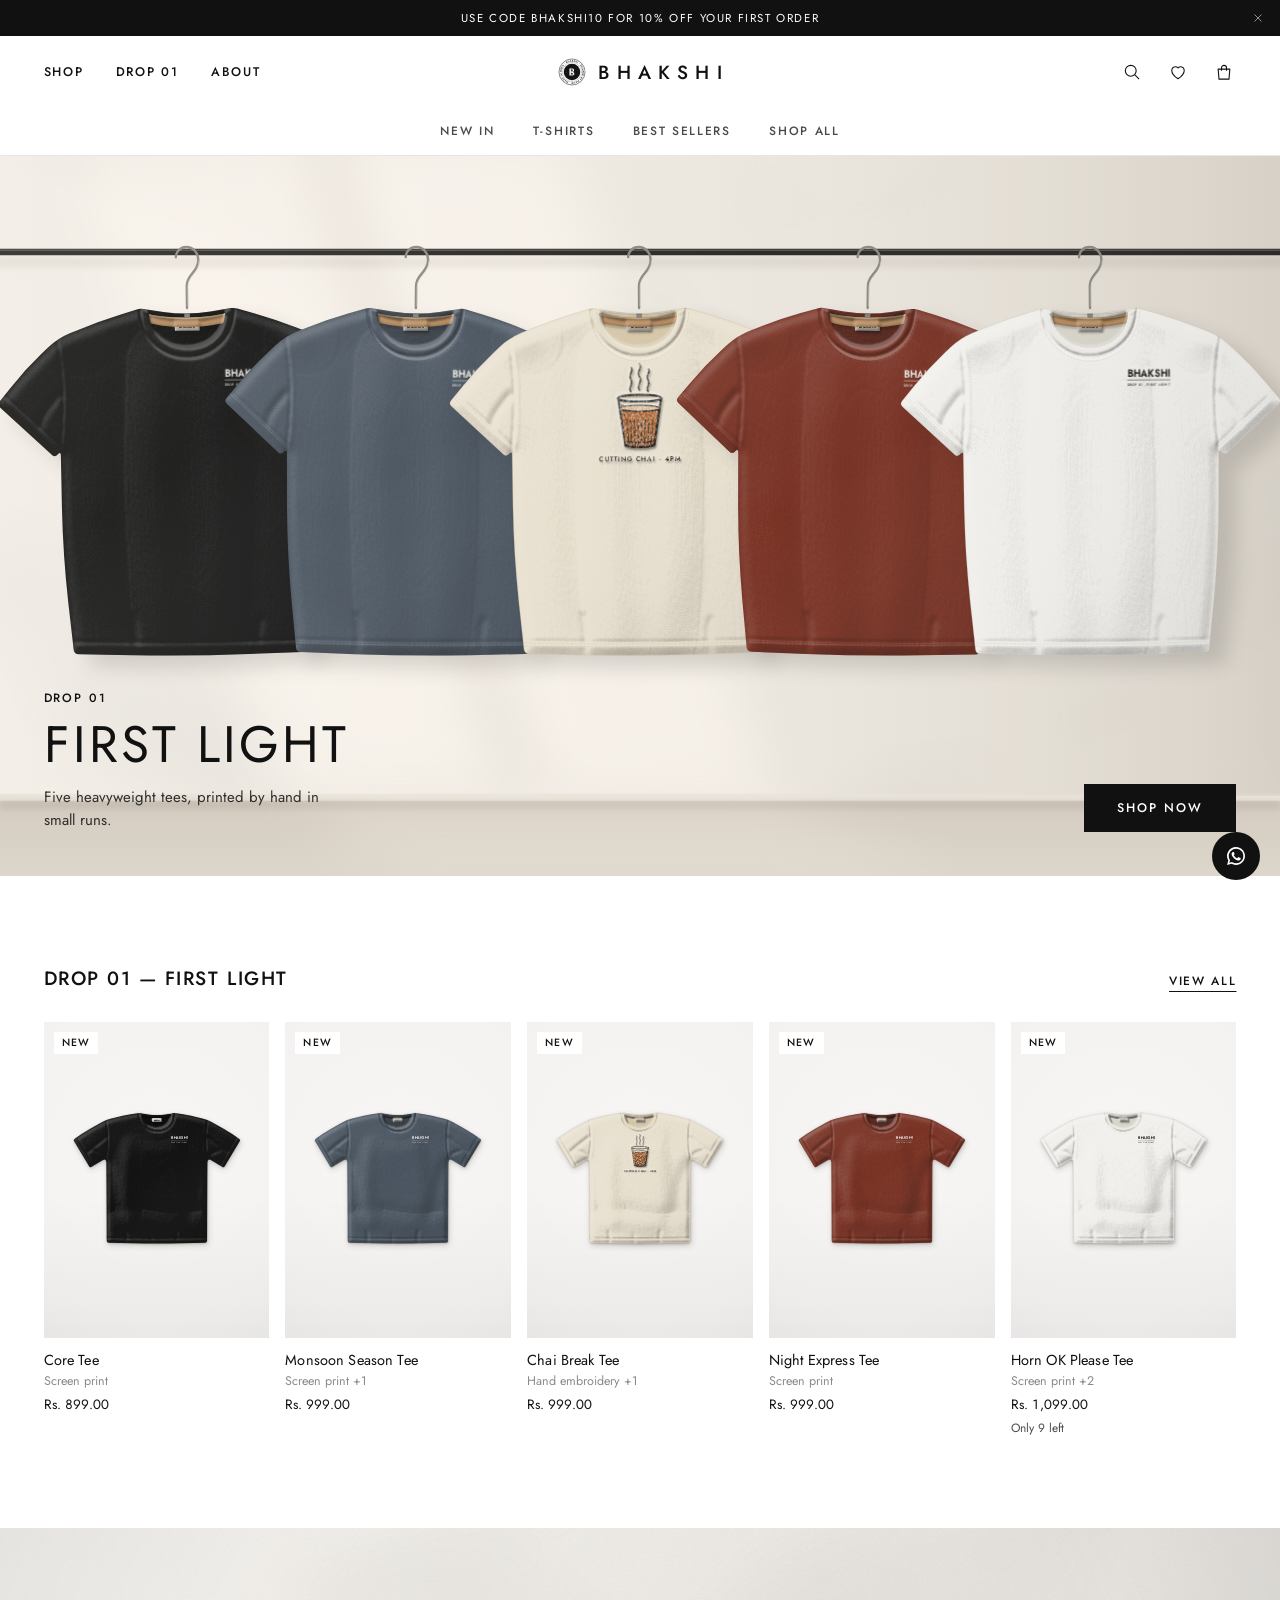
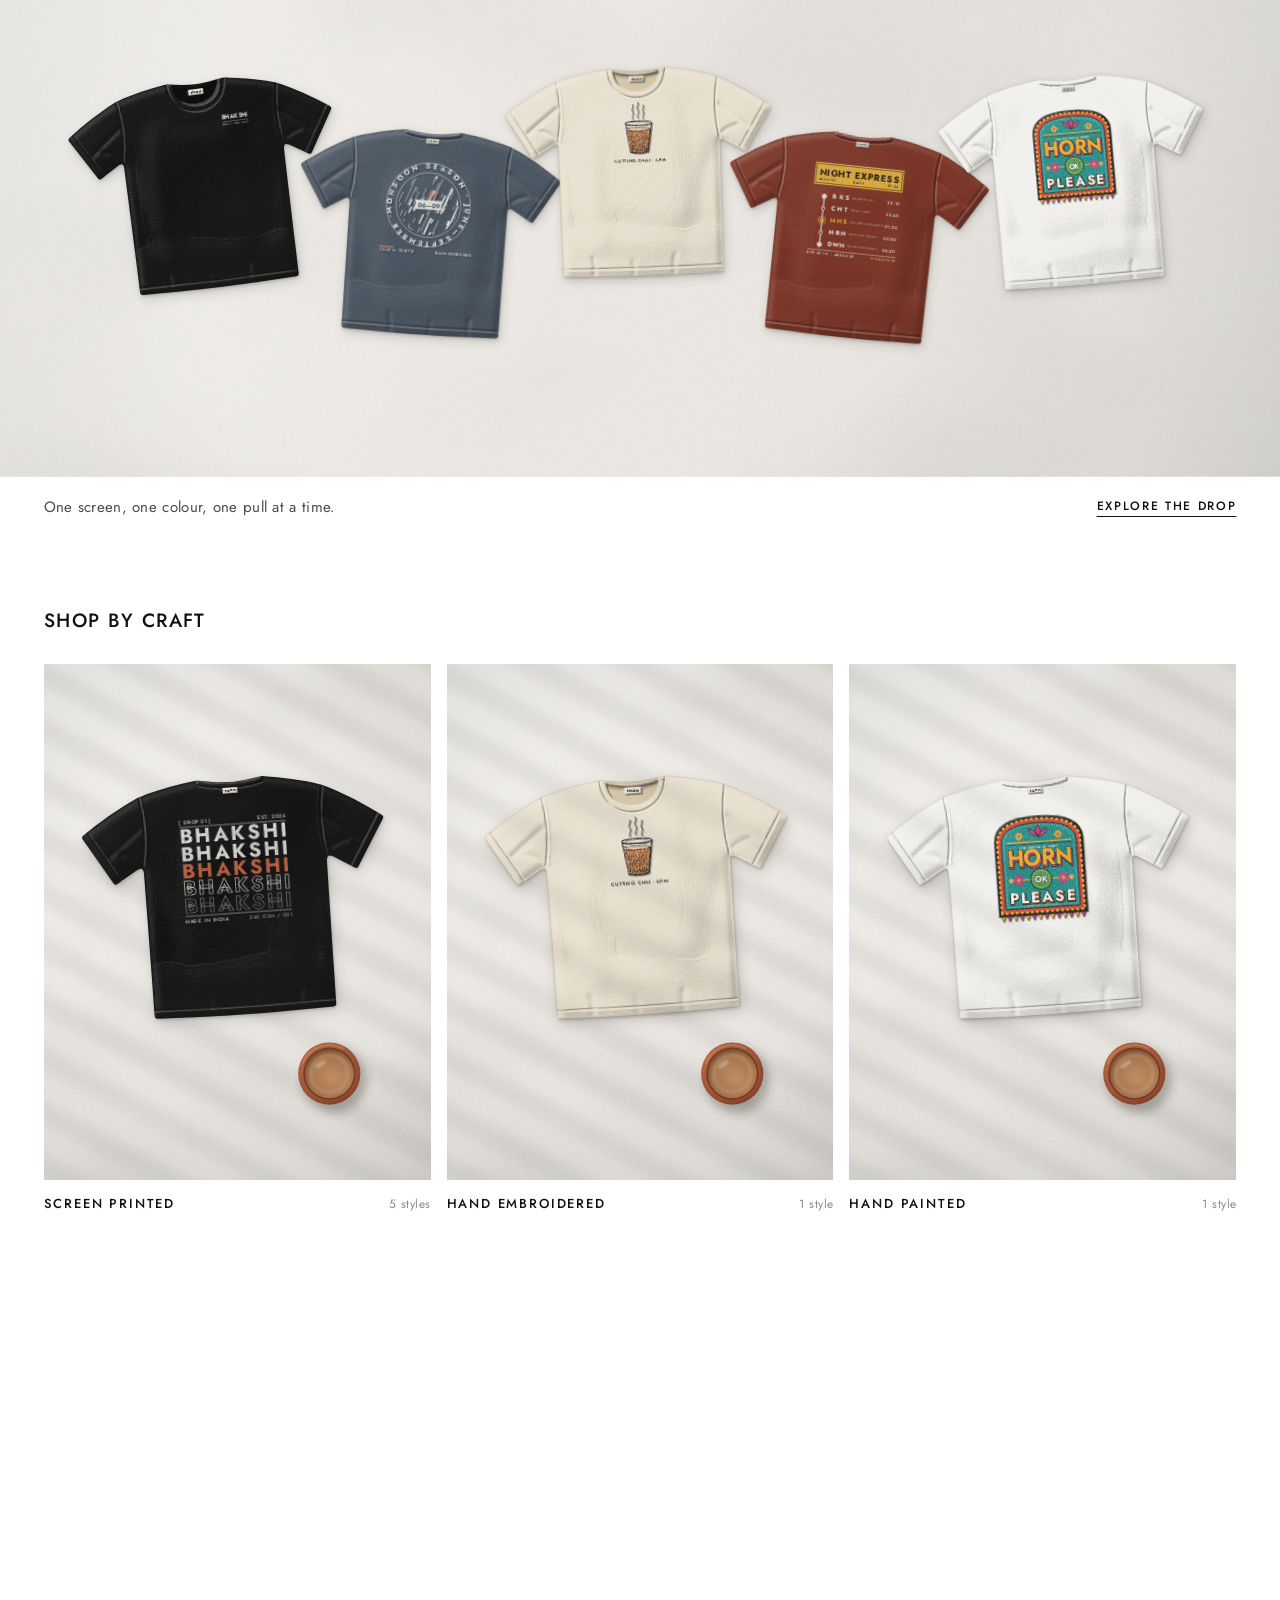
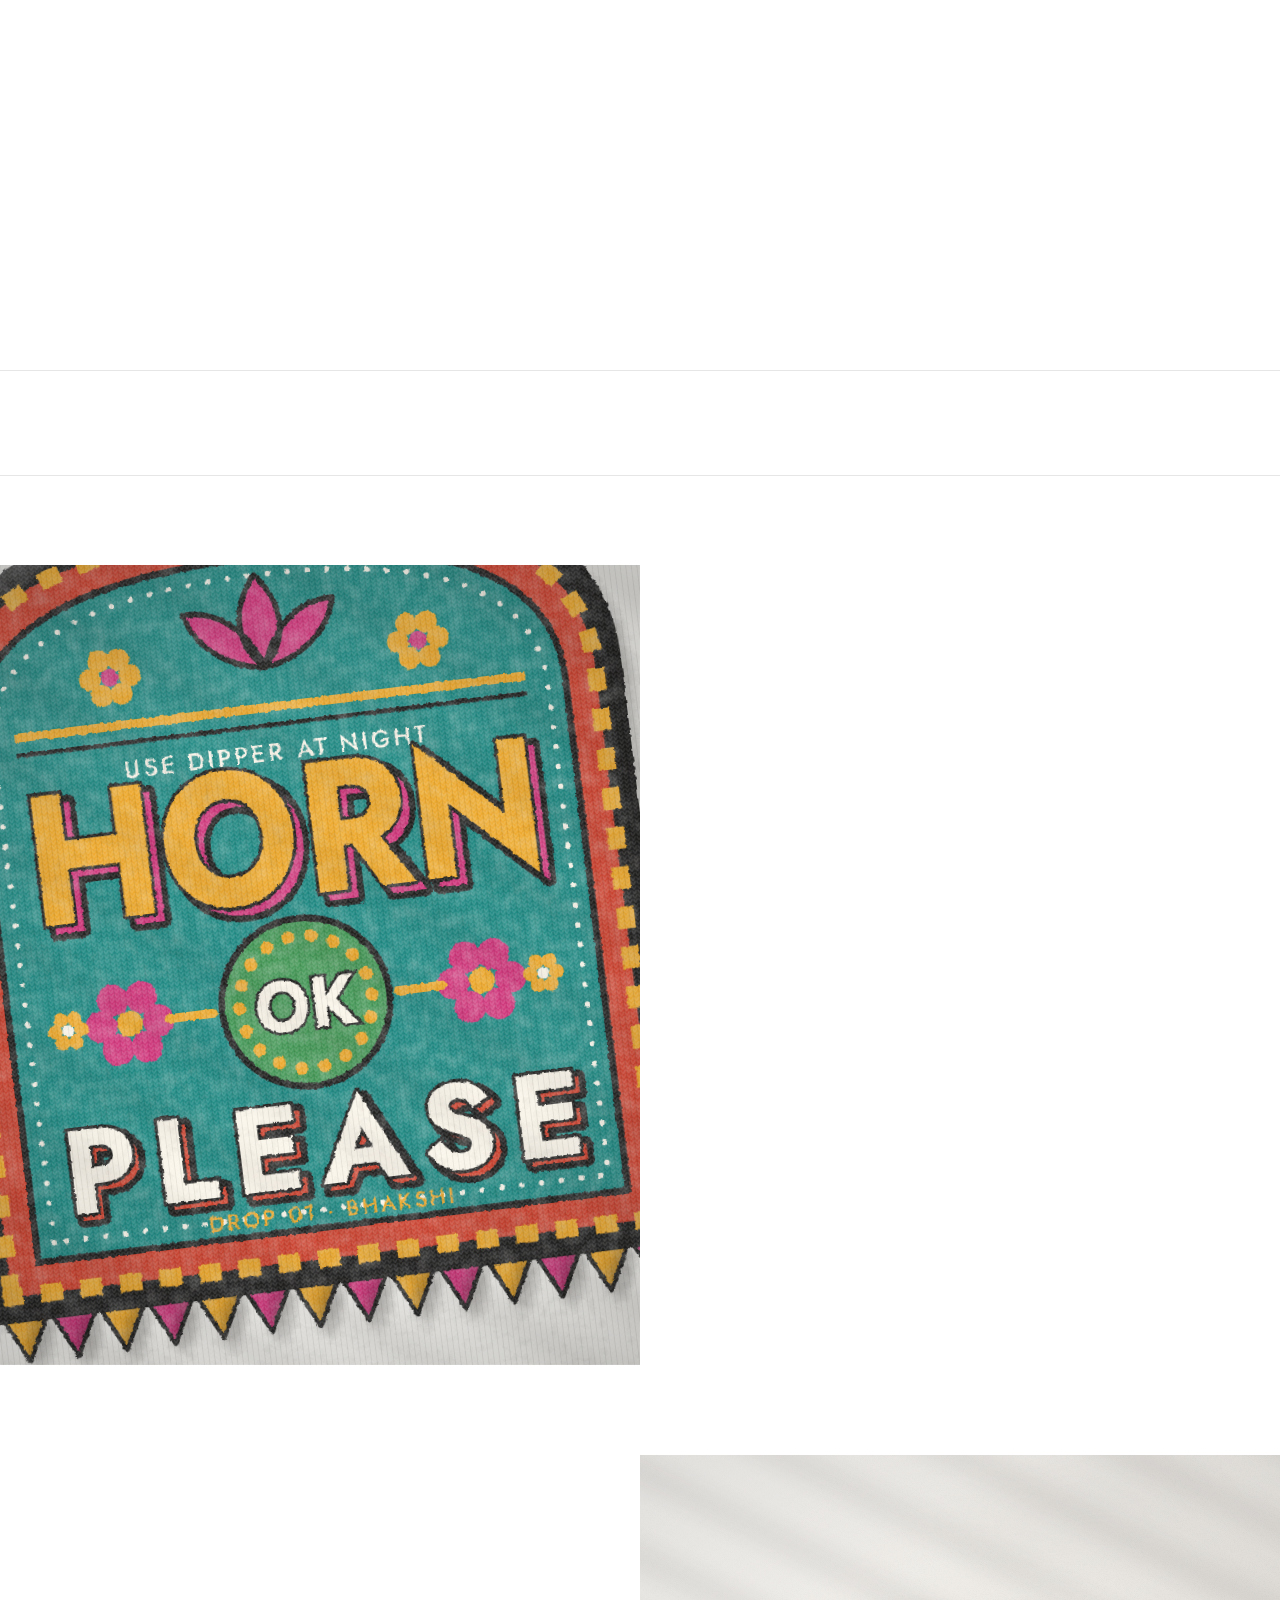
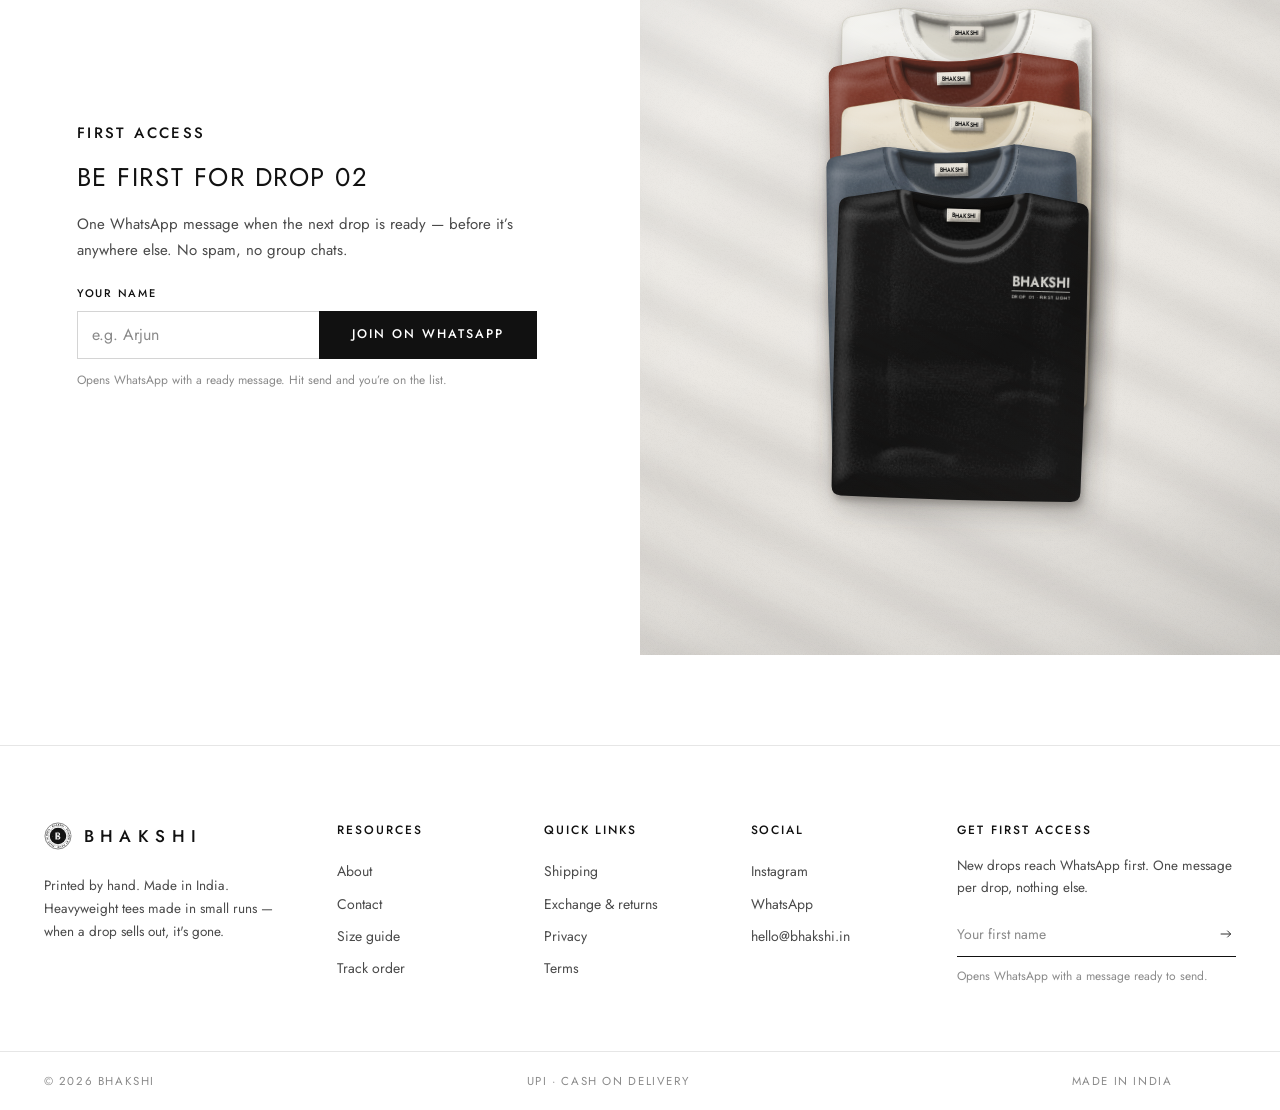
==== commit 3d8847b0: "Redesign v3: minimal, white, photo-led craft streetwear look Clean white design with tracked wordmar" ====
--- a/index.html
+++ b/index.html
@@ -3,26 +3,27 @@
 <head>
   <meta charset="UTF-8">
   <meta name="viewport" content="width=device-width, initial-scale=1.0">
-  <title>Drop 01 “First Light” — Oversized Graphic Tees | BHAKSHI</title>
-  <meta name="description" content="BHAKSHI Drop 01 “First Light”: five heavyweight 240 GSM oversized graphic tees, made in India in limited units. Order on WhatsApp, pay by UPI or Cash on Delivery, 7-day size exchange.">
-  <meta name="theme-color" content="#0a0a0a">
+  <title>BHAKSHI — Hand-printed Oversized Tees, Made in India | Drop 01 “First Light”</title>
+  <meta name="description" content="BHAKSHI makes heavyweight oversized graphic tees in India — screen printed, hand embroidered and hand painted in small numbered runs. Drop 01 “First Light”: five tees. UPI or Cash on Delivery, 7-day size exchange.">
+  <meta name="theme-color" content="#ffffff">
   <link rel="canonical" href="https://bhakshi-clothing.github.io/bhakshi/">
   <meta property="og:type" content="website">
   <meta property="og:site_name" content="BHAKSHI">
   <meta property="og:url" content="https://bhakshi-clothing.github.io/bhakshi/">
-  <meta property="og:title" content="BHAKSHI — Drop 01 “First Light” is live">
-  <meta property="og:description" content="Five heavyweight oversized graphic tees. Limited units, made in India. UPI or COD · 7-day size exchange.">
+  <meta property="og:title" content="BHAKSHI — Drop 01 “First Light”">
+  <meta property="og:description" content="Five heavyweight oversized tees, printed by hand in small runs. Made in India. UPI or COD · 7-day size exchange.">
   <meta property="og:image" content="https://bhakshi-clothing.github.io/bhakshi/images/og.png">
   <meta property="og:image:width" content="1200">
   <meta property="og:image:height" content="630">
   <meta property="og:image:alt" content="BHAKSHI Drop 01 — First Light">
   <meta property="og:locale" content="en_IN">
   <meta name="twitter:card" content="summary_large_image">
-  <meta name="twitter:title" content="BHAKSHI — Drop 01 “First Light” is live">
-  <meta name="twitter:description" content="Five heavyweight oversized graphic tees. Limited units, made in India.">
+  <meta name="twitter:title" content="BHAKSHI — Drop 01 “First Light”">
+  <meta name="twitter:description" content="Five heavyweight oversized tees, printed by hand in small runs. Made in India.">
   <meta name="twitter:image" content="https://bhakshi-clothing.github.io/bhakshi/images/og.png">
+  <meta name="twitter:image:alt" content="BHAKSHI Drop 01 — First Light">
   <link rel="preconnect" href="https://fonts.googleapis.com"><link rel="preconnect" href="https://fonts.gstatic.com" crossorigin>
-  <link href="https://fonts.googleapis.com/css2?family=Archivo:wdth,wght@62..125,100..900&family=Space+Mono:wght@400;700&display=swap" rel="stylesheet">
+  <link href="https://fonts.googleapis.com/css2?family=Jost:ital,wght@0,300..700;1,300..700&display=swap" rel="stylesheet">
   <link rel="stylesheet" href="css/style.css">
   <link rel="stylesheet" href="css/features.css">
   <link rel="stylesheet" href="css/home.css">
@@ -31,157 +32,121 @@
 <body data-page="home">
 <main id="main" class="hm">
 
-  <!-- 01 · HERO — the drop launch. Tee art, names and the live/countdown state are filled in by js/home.js -->
-  <section class="hm-hero" id="hero" aria-labelledby="hero-title">
-    <div class="hm-hero-bg" aria-hidden="true"></div>
-
-    <div class="hm-hero-meta">
-      <span class="hm-meta-drop">[ DROP <b data-drop-no>01</b> ]</span>
-      <span class="hm-status" id="heroStatus"><span class="hm-dot" aria-hidden="true"></span><span data-status-text>Live now · 5 tees · Limited units</span></span>
-      <span class="hm-clock" id="heroClock" aria-hidden="true">IST --:--:--</span>
-    </div>
-
-    <div class="hm-hero-main">
-      <h1 class="hm-hero-title" id="hero-title">
-        <span class="hm-sr" data-title-sr>Drop 01 — First Light</span>
-        <span class="hm-ht hm-ht-1" aria-hidden="true" data-title-1>First</span>
-        <span class="hm-ht hm-ht-2" aria-hidden="true" data-title-2>Light</span>
-      </h1>
-
-      <div class="hm-stage" id="heroStage">
-        <div class="hm-spot" aria-hidden="true"></div>
-        <div class="hm-flip-wrap">
-          <button class="hm-flip" id="heroFlip" type="button" aria-pressed="false" aria-label="Flip the tee to see the back print">
-            <span class="hm-flip-tilt">
-              <span class="hm-flip-card" id="heroCard">
-                <span class="hm-face hm-face-front" data-face="front"></span>
-                <span class="hm-face hm-face-back" data-face="back"></span>
-              </span>
-            </span>
-          </button>
-          <span class="hm-side" id="heroSide" data-side-box aria-hidden="true"></span>
-          <div class="hm-badge" aria-hidden="true">
-            <svg viewBox="0 0 120 120"><defs><path id="hmBadgePath" d="M60 60m-44 0a44 44 0 1 1 88 0a44 44 0 1 1-88 0"/></defs>
-              <text><textPath href="#hmBadgePath" data-badge-text>DROP 01 · FIRST LIGHT · LIMITED RUN · </textPath></text></svg>
-            <b data-drop-no>01</b>
-          </div>
-        </div>
-      </div>
-    </div>
-
-    <div class="hm-hero-foot">
+  <!-- QUICK LINKS — filled from the live categories by js/home.js -->
+  <div class="hm-quick" id="quickLinks">
+    <div class="hm-wrap"><nav aria-label="Shop by"><ul class="hm-quick-list" data-quick-list>
+      <li><a href="shop.html?tag=new">New in</a></li>
+      <li><a href="shop.html">Shop all</a></li>
+    </ul></nav></div>
+  </div>
+
+  <!-- HERO — campaign image (owner photo or drawn scene) + the drop launch state -->
+  <section class="hm-hero" id="hero" aria-labelledby="hero-title" data-tone="dark">
+    <div class="hm-hero-media" id="heroMedia"></div>
+    <div class="hm-hero-inner hm-wrap">
       <div class="hm-hero-copy">
-        <p class="hm-hero-line">Five heavyweight tees. One run each. When a print sells out, it's gone.</p>
+        <div class="hm-hero-a">
+          <p class="hm-kicker" data-hero-kicker>Drop 01</p>
+          <h1 class="hm-hero-title" id="hero-title" data-hero-title>First Light</h1>
+          <p class="hm-hero-line" data-hero-line>Five heavyweight tees, printed by hand in small runs.</p>
+        </div>
+        <div class="hm-hero-b">
+        <div class="hm-cd" id="heroCd" hidden>
+          <p class="hm-cd-label">Drops in</p>
+          <div class="hm-cd-units" role="timer" aria-live="off" aria-atomic="true">
+            <span class="hm-cd-u"><b data-u="d">00</b><i>Days</i></span>
+            <span class="hm-cd-u"><b data-u="h">00</b><i>Hrs</i></span>
+            <span class="hm-cd-u"><b data-u="m">00</b><i>Min</i></span>
+            <span class="hm-cd-u"><b data-u="s">00</b><i>Sec</i></span>
+          </div>
+        </div>
         <div class="hm-hero-ctas" id="heroCtas">
-          <a class="btn btn-lg hm-cta" href="shop.html" data-magnetic>Shop the drop</a>
-          <a class="btn btn-ghost btn-lg hm-cta-2" href="#prints">See the prints</a>
-        </div>
-      </div>
-
-      <div class="hm-pick" id="heroPick" aria-live="off">
-        <div class="hm-pick-top">
-          <span class="hm-pick-i"><b data-pick-i>01</b> / <span data-pick-n>05</span></span>
-          <span class="hm-pick-bar" aria-hidden="true"><i id="heroBar"></i></span>
-          <span class="hm-side-m" data-side-box aria-hidden="true"></span>
-          <div class="hm-arrows">
-            <button class="hm-arrow" type="button" data-hero-dir="-1" aria-label="Previous tee"><svg viewBox="0 0 24 24" aria-hidden="true"><path d="M15 5l-7 7 7 7"/></svg></button>
-            <button class="hm-arrow" type="button" data-hero-dir="1" aria-label="Next tee"><svg viewBox="0 0 24 24" aria-hidden="true"><path d="M9 5l7 7-7 7"/></svg></button>
-          </div>
-        </div>
-        <a class="hm-pick-name" data-pick-name href="shop.html">Core Tee</a>
-        <div class="hm-pick-row">
-          <p class="hm-pick-meta"><span data-pick-color>Jet Black</span><span data-pick-price></span><span data-pick-stock></span></p>
-          <button class="hm-pick-quick" type="button" data-pick-quick data-quick="" aria-label="Quick add"><span class="hm-q-t">Quick add</span><b aria-hidden="true">+</b></button>
-        </div>
-      </div>
-    </div>
-  </section>
-
-  <!-- 02 · TICKER TAPES -->
-  <div class="hm-tapes" aria-hidden="true">
-    <div class="hm-tape hm-tape-b">
-      <div class="ticker ticker-lg" data-reverse>
-        <span class="ticker-item">UPI / COD<span class="ticker-sep">✦</span></span>
-        <span class="ticker-item">7-day size exchange<span class="ticker-sep">✦</span></span>
-        <span class="ticker-item">Ships in 3–7 days<span class="ticker-sep">✦</span></span>
-        <span class="ticker-item">Order on WhatsApp<span class="ticker-sep">✦</span></span>
-      </div>
-    </div>
-    <div class="hm-tape hm-tape-a">
-      <div class="ticker ticker-accent ticker-lg">
-        <span class="ticker-item">240 GSM<span class="ticker-sep">·</span></span>
-        <span class="ticker-item">Oversized<span class="ticker-sep">·</span></span>
-        <span class="ticker-item">Bio-washed<span class="ticker-sep">·</span></span>
-        <span class="ticker-item">Made in India<span class="ticker-sep">·</span></span>
-        <span class="ticker-item">Limited units<span class="ticker-sep">·</span></span>
-      </div>
-    </div>
-  </div>
-
-  <!-- 03 · THE DROP — interactive index (rows on desktop, swipeable cards on touch) -->
-  <section class="hm-sec hm-drop" id="drop" aria-labelledby="drop-title">
-    <div class="container">
-      <header class="hm-head">
-        <p class="hm-eyebrow" data-scramble>[ 03 ] The drop</p>
-        <h2 class="hm-h2" id="drop-title">Five tees.<br><span class="hm-outline">One run.</span></h2>
-        <p class="hm-head-side"><span data-drop-count>(05)</span><span>Oversized · 240 GSM</span></p>
-      </header>
-      <div class="hm-list-wrap" id="dropWrap">
-        <div class="hm-list-head" aria-hidden="true"><span>No.</span><span>Tee</span><span>Colour</span><span>Price</span><span>Left</span><span></span></div>
-        <ol class="hm-list" id="dropList"></ol>
-        <div class="hm-peek" id="dropPeek" aria-hidden="true"></div>
-      </div>
-      <div class="hm-list-nav" aria-hidden="true"><span id="dropPos">01 / 05</span><span class="hm-list-dots" id="dropDots"></span><span>Swipe</span></div>
-    </div>
-  </section>
-
-  <!-- 04 · PRINT SPOTLIGHTS — one panel per tee, stacked on desktop -->
-  <section class="hm-prints" id="prints" aria-labelledby="prints-title">
-    <div class="container hm-prints-head">
-      <p class="hm-eyebrow" data-scramble>[ 04 ] The prints</p>
-      <h2 class="hm-h2" id="prints-title">Turn<br><span class="hm-outline">around.</span></h2>
-      <p class="hm-lede">The front keeps it quiet. Every back carries a full graphic — monsoon rain, cutting chai, the overnight express and the highway's favourite sign-off.</p>
-    </div>
-    <div class="hm-sp-list" id="printsList"></div>
-  </section>
-
-  <!-- 05 · SPEC SHEET — blueprint. Measurements live in SPEC_CHART at the top of js/home.js -->
-  <section class="hm-sec hm-spec" id="specs" aria-labelledby="spec-title">
-    <div class="container">
-      <header class="hm-head">
-        <p class="hm-eyebrow" data-scramble>[ 05 ] Spec sheet</p>
-        <h2 class="hm-h2" id="spec-title">Built<br><span class="hm-outline">heavy.</span></h2>
-        <p class="hm-head-side"><span>Ref. BK-TEE-240</span><span>Rev. 01</span></p>
-      </header>
-      <div class="hm-bp">
-        <figure class="hm-bp-draw">
-          <div class="hm-bp-svg" id="bpSvg"></div>
-          <figcaption class="hm-bp-cap"><span>Fig. 01 — Oversized tee, laid flat</span><span>Inches · ±0.5</span></figcaption>
-        </figure>
-        <div class="hm-bp-side">
-          <div class="hm-bp-sizes" role="radiogroup" aria-label="Show measurements for size" id="bpSizes"></div>
-          <dl class="hm-bp-dims" id="bpDims"></dl>
-          <dl class="hm-bp-specs">
-            <div><dt>Fabric</dt><dd>100% cotton</dd></div>
-            <div><dt>Weight</dt><dd>240 GSM</dd></div>
-            <div><dt>Finish</dt><dd>Bio-washed</dd></div>
-            <div><dt>Shrinkage</dt><dd>Pre-shrunk</dd></div>
-            <div><dt>Fit</dt><dd>Oversized · boxy</dd></div>
-            <div><dt>Shoulder</dt><dd>Dropped</dd></div>
-            <div><dt>Neck</dt><dd>Ribbed crew</dd></div>
-            <div><dt>Origin</dt><dd>Made in India</dd></div>
-          </dl>
-          <p class="hm-bp-note">Cut big on purpose. Take your usual size for the full drape, or one down for a closer fit.</p>
-          <div class="hm-bp-ctas">
-            <button class="btn btn-lg" type="button" data-fitfinder data-magnetic>Find your size</button>
-            <a class="link-arrow" href="policies.html">7-day size exchange</a>
-          </div>
-        </div>
-      </div>
-    </div>
-  </section>
-
-  <!-- 06 · MIX & MATCH — "Build your look" studio.
+          <a class="btn hm-btn" href="shop.html">Shop now</a>
+        </div>
+        </div>
+      </div>
+    </div>
+  </section>
+
+  <!-- THE DROP — product row -->
+  <section class="hm-sec" id="drop" aria-labelledby="drop-title">
+    <div class="hm-wrap">
+      <header class="hm-head">
+        <h2 class="hm-h2" id="drop-title" data-drop-title>Drop 01 — First Light</h2>
+        <a class="hm-more" href="shop.html">View all</a>
+      </header>
+      <div class="hm-rail hm-rail-drop" id="dropRail" role="list"></div>
+    </div>
+  </section>
+
+  <!-- CAMPAIGN BANNER -->
+  <section class="hm-banner" id="banner" aria-label="Campaign">
+    <a class="hm-banner-media" id="bannerMedia" href="shop.html" tabindex="-1" aria-hidden="true"></a>
+    <div class="hm-wrap hm-banner-cap">
+      <p class="hm-banner-line">One screen, one colour, one pull at a time.</p>
+      <a class="hm-more" href="shop.html">Explore the drop</a>
+    </div>
+  </section>
+
+  <!-- THREE TILES — by technique while there's one category; by category once there are more -->
+  <section class="hm-sec" id="tiles" aria-labelledby="tiles-title">
+    <div class="hm-wrap">
+      <header class="hm-head">
+        <h2 class="hm-h2" id="tiles-title" data-tiles-title>Shop by craft</h2>
+      </header>
+      <div class="hm-tiles" id="tileGrid"></div>
+    </div>
+  </section>
+
+  <!-- BEST SELLERS — carousel -->
+  <section class="hm-sec" id="best" aria-labelledby="best-title">
+    <div class="hm-wrap">
+      <header class="hm-head">
+        <h2 class="hm-h2" id="best-title">Best sellers</h2>
+        <div class="hm-head-end">
+          <a class="hm-more" href="shop.html?tag=bestseller" data-best-link>View all</a>
+          <div class="hm-arrows" data-arrows="bestRail">
+            <button class="hm-arrow" type="button" data-dir="-1" aria-label="Previous"><svg viewBox="0 0 24 24" aria-hidden="true"><path d="M15 5l-7 7 7 7"/></svg></button>
+            <button class="hm-arrow" type="button" data-dir="1" aria-label="Next"><svg viewBox="0 0 24 24" aria-hidden="true"><path d="M9 5l7 7-7 7"/></svg></button>
+          </div>
+        </div>
+      </header>
+      <div class="hm-rail hm-rail-best" id="bestRail" role="list"></div>
+    </div>
+  </section>
+
+  <!-- WORN BY YOU — only real photos from STORE.community; otherwise a slim Instagram line -->
+  <section class="hm-sec hm-worn" id="worn" aria-labelledby="worn-title" hidden>
+    <div class="hm-wrap">
+      <header class="hm-head">
+        <h2 class="hm-h2" id="worn-title">Worn by you</h2>
+        <a class="hm-more" href="https://instagram.com/" target="_blank" rel="noopener" data-ig-link>Tag @bhakshi</a>
+      </header>
+      <div class="hm-rail hm-rail-worn" id="wornRail" role="list"></div>
+    </div>
+  </section>
+  <aside class="hm-ig" id="igCta" aria-label="Instagram" hidden>
+    <div class="hm-wrap hm-ig-in">
+      <p class="hm-ig-line">Wearing BHAKSHI? <span>Tag <b data-ig-handle>@bhakshi</b> on Instagram — we share our favourites.</span></p>
+      <a class="btn-outline btn hm-btn" href="https://instagram.com/" target="_blank" rel="noopener" data-ig-link>Follow on Instagram</a>
+    </div>
+  </aside>
+
+  <!-- THE CRAFT — brand story -->
+  <section class="hm-split" id="craft" aria-labelledby="craft-title">
+    <div class="hm-split-media" id="storyMedia"></div>
+    <div class="hm-split-copy">
+      <div class="hm-split-in">
+        <p class="hm-kicker">The craft</p>
+        <h2 class="hm-h2" id="craft-title">Made by hand, in small runs</h2>
+        <p>Every BHAKSHI tee starts as heavyweight 240 GSM cotton and a drawing about everyday India — the monsoon, the four o’clock chai, the overnight train, the back of a highway truck.</p>
+        <p data-story-runs>Each print is pulled by hand, one screen and one colour at a time. Some are finished with embroidery or a brush. We make each design in a small numbered run, and when it’s gone, it’s gone.</p>
+        <a class="hm-more" href="about.html">Our story</a>
+      </div>
+    </div>
+  </section>
+
+  <!-- MIX & MATCH — "Build your look".
        FEATURE FLAG: this markup sits inside a <template>, so it is never rendered on its own.
        js/home.js clones it into #studioMount ONLY when mixMatchOn() is true, i.e. when
        STORE.features.mixAndMatch is true in js/products.js AND the store sells at least one bottom
@@ -189,46 +154,35 @@
   <div id="studioMount"></div>
   <template id="tpl-studio">
     <section class="hm-sec hm-studio" id="studio" aria-labelledby="studio-title">
-      <div class="container">
+      <div class="hm-wrap">
         <header class="hm-head">
-          <p class="hm-eyebrow">[ 06 ] Mix &amp; match</p>
-          <h2 class="hm-h2" id="studio-title">Build<br><span class="hm-outline">your look.</span></h2>
-          <p class="hm-head-side"><span>Top + bottom</span><span>One tap to bag</span></p>
+          <h2 class="hm-h2" id="studio-title">Build your look</h2>
+          <span class="hm-head-note">Top + bottom, added together</span>
         </header>
         <div class="hm-studio-grid">
           <div class="hm-stage-box" id="stage">
             <div class="hm-stage-art" id="stageArt" aria-live="polite"></div>
-            <span class="hm-stage-no" id="stageNo">Look 01·01</span>
-            <div class="hm-stage-ctrl hm-stage-top">
-              <button class="hm-arrow" type="button" data-part="top" data-dir="-1" aria-label="Previous top"><svg viewBox="0 0 24 24" aria-hidden="true"><path d="M15 5l-7 7 7 7"/></svg></button>
-              <span class="hm-stage-tag">Top</span>
-              <button class="hm-arrow" type="button" data-part="top" data-dir="1" aria-label="Next top"><svg viewBox="0 0 24 24" aria-hidden="true"><path d="M9 5l7 7-7 7"/></svg></button>
-            </div>
-            <div class="hm-stage-ctrl hm-stage-bottom">
-              <button class="hm-arrow" type="button" data-part="bottom" data-dir="-1" aria-label="Previous bottom"><svg viewBox="0 0 24 24" aria-hidden="true"><path d="M15 5l-7 7 7 7"/></svg></button>
-              <span class="hm-stage-tag">Bottom</span>
-              <button class="hm-arrow" type="button" data-part="bottom" data-dir="1" aria-label="Next bottom"><svg viewBox="0 0 24 24" aria-hidden="true"><path d="M9 5l7 7-7 7"/></svg></button>
-            </div>
+            <span class="hm-stage-no" id="stageNo">Look 01 · 01</span>
           </div>
           <div class="hm-panel" id="studioPanel">
             <div class="hm-mm" data-part="top">
-              <div class="hm-mm-head"><span>01 — Top</span><span data-count></span></div>
+              <div class="hm-mm-head"><span>Top</span><span class="hm-mm-nav"><button class="hm-arrow hm-arrow-sm" type="button" data-part="top" data-dir="-1" aria-label="Previous top"><svg viewBox="0 0 24 24" aria-hidden="true"><path d="M15 5l-7 7 7 7"/></svg></button><span data-count></span><button class="hm-arrow hm-arrow-sm" type="button" data-part="top" data-dir="1" aria-label="Next top"><svg viewBox="0 0 24 24" aria-hidden="true"><path d="M9 5l7 7-7 7"/></svg></button></span></div>
               <div class="hm-thumbs" data-thumbs role="listbox" aria-label="Choose a top"></div>
               <p class="hm-mm-info"><a data-name href="#"></a><span data-color></span><span data-price></span></p>
               <div class="hm-mm-sizes" data-sizes role="radiogroup" aria-label="Top size"></div>
             </div>
             <div class="hm-mm" data-part="bottom">
-              <div class="hm-mm-head"><span>02 — Bottom</span><span data-count></span></div>
+              <div class="hm-mm-head"><span>Bottom</span><span class="hm-mm-nav"><button class="hm-arrow hm-arrow-sm" type="button" data-part="bottom" data-dir="-1" aria-label="Previous bottom"><svg viewBox="0 0 24 24" aria-hidden="true"><path d="M15 5l-7 7 7 7"/></svg></button><span data-count></span><button class="hm-arrow hm-arrow-sm" type="button" data-part="bottom" data-dir="1" aria-label="Next bottom"><svg viewBox="0 0 24 24" aria-hidden="true"><path d="M9 5l7 7-7 7"/></svg></button></span></div>
               <div class="hm-thumbs" data-thumbs role="listbox" aria-label="Choose a bottom"></div>
               <p class="hm-mm-info"><a data-name href="#"></a><span data-color></span><span data-price></span></p>
               <div class="hm-mm-sizes" data-sizes role="radiogroup" aria-label="Bottom size"></div>
             </div>
             <div class="hm-total"><span>The look</span><strong id="lookTotal"></strong><s id="lookMrp"></s></div>
-            <p class="hm-size-err" id="sizeErr" role="alert"></p>
-            <button class="btn btn-lg btn-block" type="button" id="addLook">Add the look to bag</button>
+            <p class="hm-err" id="sizeErr" role="alert"></p>
+            <button class="btn btn-block hm-btn" type="button" id="addLook">Add the look to bag</button>
             <div class="hm-panel-row">
-              <button class="btn btn-ghost btn-sm" type="button" id="shuffleLook">Shuffle</button>
-              <a class="btn btn-ghost btn-sm" id="shareLook" href="#" target="_blank" rel="noopener">Share look</a>
+              <button class="hm-textbtn" type="button" id="shuffleLook">Shuffle</button>
+              <a class="hm-textbtn" id="shareLook" href="#" target="_blank" rel="noopener">Share look</a>
             </div>
           </div>
         </div>
@@ -236,63 +190,23 @@
     </section>
   </template>
 
-  <!-- 07 · DROP ALERTS -->
-  <section class="hm-alerts" id="alerts" aria-labelledby="alerts-title">
-    <div class="container hm-alerts-grid">
-      <div class="hm-alerts-copy">
-        <p class="hm-eyebrow">[ 07 ] Drop alerts</p>
-        <h2 class="hm-alerts-title" id="alerts-title"><span data-alert-title>Next drop?</span><br>Get it first.</h2>
-        <p class="hm-alerts-line" data-alert-line>One WhatsApp message when the next drop lands. No spam, no group chats.</p>
-      </div>
-      <form class="hm-alerts-form" id="alertForm" novalidate>
-        <label class="hm-alerts-label" for="alertName">Your name</label>
-        <div class="hm-alerts-row">
-          <input class="hm-alerts-input" id="alertName" name="name" type="text" autocomplete="given-name" placeholder="e.g. Arjun" maxlength="40" required>
-          <button class="hm-alerts-btn" type="submit">
-            <svg viewBox="0 0 24 24" aria-hidden="true"><path d="M4 20l1.3-3.9A8 8 0 1 1 8 19.2z"/></svg>
-            <span>Alert me on WhatsApp</span>
-          </button>
-        </div>
-        <p class="hm-alerts-err" id="alertErr" role="alert"></p>
-        <p class="hm-alerts-ig">Already wearing Drop 01? <a id="igLink" href="https://instagram.com/" target="_blank" rel="noopener">Tag @bhakshi</a> on Instagram.</p>
-      </form>
-    </div>
-  </section>
-
-  <!-- 08 · FAQ -->
-  <section class="hm-sec hm-faq" id="faq" aria-labelledby="faq-title">
-    <div class="container hm-faq-grid">
-      <header class="hm-faq-head">
-        <p class="hm-eyebrow" data-scramble>[ 08 ] FAQ</p>
-        <h2 class="hm-h2" id="faq-title">Good<br><span class="hm-outline">to know.</span></h2>
-        <p class="hm-lede">Still stuck? Message us on WhatsApp — a real person replies.</p>
-        <a class="btn btn-wa" id="faqWa" href="#" target="_blank" rel="noopener">Chat on WhatsApp</a>
-      </header>
-      <div class="hm-acc" id="faqList">
-        <div class="hm-acc-item">
-          <h3><button class="hm-acc-btn" type="button" aria-expanded="false" aria-controls="faq-a1" id="faq-q1"><span>How do I order?</span><i aria-hidden="true"></i></button></h3>
-          <div class="hm-acc-panel" id="faq-a1" role="region" aria-labelledby="faq-q1"><div><p>Add tees to your bag and check out. Your order opens in WhatsApp, already typed out — hit send and we confirm it, usually within a few hours.</p></div></div>
-        </div>
-        <div class="hm-acc-item">
-          <h3><button class="hm-acc-btn" type="button" aria-expanded="false" aria-controls="faq-a2" id="faq-q2"><span>UPI or cash on delivery?</span><i aria-hidden="true"></i></button></h3>
-          <div class="hm-acc-panel" id="faq-a2" role="region" aria-labelledby="faq-q2"><div><p data-faq-pay>Either. Pay by UPI on any app, or choose Cash on Delivery and pay when the parcel reaches you.</p></div></div>
-        </div>
-        <div class="hm-acc-item">
-          <h3><button class="hm-acc-btn" type="button" aria-expanded="false" aria-controls="faq-a3" id="faq-q3"><span>How fast is delivery?</span><i aria-hidden="true"></i></button></h3>
-          <div class="hm-acc-panel" id="faq-a3" role="region" aria-labelledby="faq-q3"><div><p data-faq-ship>3–7 working days across India, depending on your pincode. Shipping is free above ₹999.</p></div></div>
-        </div>
-        <div class="hm-acc-item">
-          <h3><button class="hm-acc-btn" type="button" aria-expanded="false" aria-controls="faq-a4" id="faq-q4"><span>Wrong size?</span><i aria-hidden="true"></i></button></h3>
-          <div class="hm-acc-panel" id="faq-a4" role="region" aria-labelledby="faq-q4"><div><p>Message us within 7 days of delivery and we'll swap it. Keep it unworn and unwashed with the tags on.</p></div></div>
-        </div>
-        <div class="hm-acc-item">
-          <h3><button class="hm-acc-btn" type="button" aria-expanded="false" aria-controls="faq-a5" id="faq-q5"><span>How do oversized tees fit?</span><i aria-hidden="true"></i></button></h3>
-          <div class="hm-acc-panel" id="faq-a5" role="region" aria-labelledby="faq-q5"><div><p>Boxy body, dropped shoulders, longer sleeves. Order your usual size for the relaxed drape, or one size down for a closer fit. Check the spec sheet above, or let the Fit Finder pick for you.</p></div></div>
-        </div>
-        <div class="hm-acc-item">
-          <h3><button class="hm-acc-btn" type="button" aria-expanded="false" aria-controls="faq-a6" id="faq-q6"><span>Will sold-out prints restock?</span><i aria-hidden="true"></i></button></h3>
-          <div class="hm-acc-panel" id="faq-a6" role="region" aria-labelledby="faq-q6"><div><p>Every drop is a limited run, so most prints don't come back. Sign up for drop alerts and you'll hear first if one does.</p></div></div>
-        </div>
+  <!-- FIRST ACCESS — WhatsApp list -->
+  <section class="hm-split hm-split-rev" id="first" aria-labelledby="first-title">
+    <div class="hm-split-media" id="newsMedia"></div>
+    <div class="hm-split-copy">
+      <div class="hm-split-in">
+        <p class="hm-kicker">First access</p>
+        <h2 class="hm-h2" id="first-title" data-first-title>Be first for Drop 02</h2>
+        <p data-first-line>One WhatsApp message when the next drop is ready — before it’s anywhere else. No spam, no group chats.</p>
+        <form class="hm-form" id="firstForm" novalidate>
+          <label class="hm-label" for="firstName">Your name</label>
+          <div class="hm-form-row">
+            <input class="hm-input" id="firstName" name="name" type="text" autocomplete="given-name" placeholder="e.g. Arjun" maxlength="40" required>
+            <button class="btn hm-btn" type="submit">Join on WhatsApp</button>
+          </div>
+          <p class="hm-err" id="firstErr" role="alert"></p>
+          <p class="hm-fine">Opens WhatsApp with a ready message. Hit send and you’re on the list.</p>
+        </form>
       </div>
     </div>
   </section>
--- a/css/style.css
+++ b/css/style.css
@@ -1,909 +1,794 @@
 /* =========================================================
-   BHAKSHI v2 — design system & shell (owned by the Shell agent)
-   "Dark drop culture": tokens · base · type · utilities · buttons · forms ·
-   ticker · stock meter · product card · header · mega · mobile menu · search ·
-   drawer · modal · toast · footer · floating actions · cursor · motion
+   BHAKSHI v3 — design system & shell (owned by the Shell agent)
+   "Minimal craft streetwear": white, black, Jost, square corners, 1px lines, image-led.
+   tokens · base · type · layout · buttons · chips/badges · forms · grid/scroller · reveal ·
+   product card · announcement · header · mega · mobile drawer · search · cart drawer ·
+   modal · toast · footer · floating WhatsApp · compat no-ops · reduced motion · print
    ========================================================= */
 
 /* ---------- Tokens ---------- */
 :root {
-  --bg: #0a0a0a; --surface: #121212; --surface-2: #1a1a1a; --surface-3: #242424;
-  --line: #262626; --line-2: #383838;
-  --text: #f2f1ec; --text-2: #b9b8b2; --muted: #7c7b76;
-  --accent: #c6ff00; --accent-ink: #0a0a0a;
-  --hot: #ff3d2e; --success: #3ddc84; --danger: #ff4d4d; --wa: #25d366;
-  --white: #fff; --black: #000;
-
-  --font-display: "Archivo", system-ui, -apple-system, "Segoe UI", sans-serif;
-  --font-ui: "Archivo", system-ui, -apple-system, "Segoe UI", Roboto, sans-serif;
-  --font-mono: "Space Mono", ui-monospace, "SFMono-Regular", Menlo, Consolas, monospace;
-
-  --radius-s: 2px; --radius: 4px; --radius-l: 8px; --radius-pill: 999px;
-  --shadow: 0 18px 50px -18px rgba(0,0,0,.8);
-  --shadow-l: 0 40px 90px -20px rgba(0,0,0,.9);
-  --glow: 0 0 0 1px rgba(198,255,0,.35), 0 0 32px -6px rgba(198,255,0,.45);
-  --ease: cubic-bezier(.7,0,.2,1);
-  --ease-out: cubic-bezier(.16,1,.3,1);
-  --max: 1440px; --gutter: clamp(16px, 3.2vw, 40px);
-  --header-h: 60px; --ticker-h: 34px;
-  --section-y: clamp(64px, 9vw, 136px);
+  --bg: #ffffff; --surface: #f4f3f1; --surface-2: #ecebe8; --surface-3: #e2e1dd;
+  --text: #111111; --text-2: #4a4a4a; --muted: #8a8a8a;
+  --line: #e6e6e6; --line-2: #d4d4d4;
+  --accent: #111111; --accent-ink: #ffffff;
+  --sale: #b3261e; --success: #1f7a4c; --wa: #25d366;
+  --hot: var(--sale); --danger: var(--sale); --white: #fff; --black: #000;
+
+  --font: "Jost", "Helvetica Neue", Arial, sans-serif;
+  --font-display: var(--font); --font-ui: var(--font); --font-mono: var(--font);
+
+  --radius-s: 0; --radius: 0; --radius-l: 0; --radius-pill: 999px;
+  --shadow: none; --shadow-l: none; --glow: none;
+  --ease: cubic-bezier(.4, 0, .2, 1);
+  --ease-out: cubic-bezier(.22, 1, .36, 1);
+  --max: 1440px; --gutter: clamp(16px, 3.4vw, 48px);
+  --header-h: 72px; --announce-h: 36px; --ticker-h: 36px;
+  --section-y: clamp(56px, 7.5vw, 112px);
   --float-offset: 0px;
-
-  --fs-xs: 11px; --fs-s: 13px; --fs-m: 15px; --fs-l: clamp(16px, 1.25vw, 18.5px);
-  color-scheme: dark;
-}
-@media (max-width: 1023px) { :root { --header-h: 56px; --ticker-h: 32px; } }
+  --track: .14em;
+  --fs-xs: 11px; --fs-s: 13px; --fs-m: 15px; --fs-l: 17px;
+  color-scheme: light;
+}
+@media (max-width: 1023px) { :root { --header-h: 58px; } }
 
 /* ---------- Reset / base ---------- */
 *, *::before, *::after { box-sizing: border-box; }
 * { margin: 0; padding: 0; }
 html {
   -webkit-text-size-adjust: 100%; text-size-adjust: 100%; scroll-padding-top: calc(var(--header-h) + 16px);
-  background: var(--bg); scrollbar-color: var(--line-2) var(--bg); scrollbar-width: thin;
+  background: var(--bg);
 }
 @media (prefers-reduced-motion: no-preference) { html { scroll-behavior: smooth; } }
 html.is-locked { overflow: hidden; }
 html.is-locked body { padding-right: var(--sbw, 0px); }
 body {
-  font-family: var(--font-ui); font-size: var(--fs-m); line-height: 1.55; color: var(--text); background: var(--bg);
-  -webkit-font-smoothing: antialiased; -moz-osx-font-smoothing: grayscale; text-rendering: optimizeLegibility;
+  font-family: var(--font); font-size: var(--fs-m); font-weight: 400; line-height: 1.6; color: var(--text); background: var(--bg);
+  -webkit-font-smoothing: antialiased; -moz-osx-font-smoothing: grayscale;
   min-height: 100vh; display: flex; flex-direction: column; overflow-x: clip;
-  animation: page-in .5s var(--ease-out) backwards;
+  animation: page-in .4s ease backwards;
 }
 body > main { flex: 1 0 auto; }
 @keyframes page-in { from { opacity: 0; } }
-/* film grain */
-body::after {
-  content: ""; position: fixed; inset: 0; z-index: 9990; pointer-events: none; opacity: .055;
-  background-image: url("data:image/svg+xml,%3Csvg xmlns='http://www.w3.org/2000/svg' width='180' height='180'%3E%3Cfilter id='n'%3E%3CfeTurbulence type='fractalNoise' baseFrequency='.85' numOctaves='3' stitchTiles='stitch'/%3E%3CfeColorMatrix type='saturate' values='0'/%3E%3C/filter%3E%3Crect width='100%25' height='100%25' filter='url(%23n)'/%3E%3C/svg%3E");
-  background-size: 180px 180px;
-}
-/* page-leave sweep */
-body::before {
-  content: ""; position: fixed; left: 0; top: 0; right: 0; height: 2px; z-index: 9995; pointer-events: none;
-  background: var(--accent); transform: scaleX(0); transform-origin: left;
-}
-body.is-leaving::before { transform: scaleX(1); transition: transform .26s var(--ease); }
-body.is-leaving > main { opacity: .35; transition: opacity .26s ease; }
 
 img, svg, video, canvas { display: block; max-width: 100%; }
 img { height: auto; }
 a { color: inherit; text-decoration: none; }
 button, input, select, textarea { font: inherit; color: inherit; letter-spacing: inherit; }
-button { cursor: pointer; border: 0; background: none; text-align: inherit; }
+button { cursor: pointer; border: 0; background: none; text-align: inherit; border-radius: 0; }
 button:disabled { cursor: not-allowed; }
 ul[class], ol[class] { list-style: none; }
 table { border-collapse: collapse; }
 [hidden] { display: none !important; }
-::selection { background: var(--accent); color: var(--accent-ink); }
+::selection { background: var(--text); color: var(--bg); }
 :focus { outline: none; }
-:focus-visible { outline: 2px solid var(--accent); outline-offset: 3px; border-radius: var(--radius-s); }
-.section-accent :focus-visible { outline-color: var(--accent-ink); }
+:focus-visible { outline: 1.5px solid var(--text); outline-offset: 3px; }
 [tabindex="-1"]:focus, [tabindex="-1"]:focus-visible { outline: none; }
 hr { border: 0; border-top: 1px solid var(--line); }
-::-webkit-scrollbar { width: 10px; height: 10px; }
-::-webkit-scrollbar-track { background: var(--bg); }
-::-webkit-scrollbar-thumb { background: var(--line-2); border: 3px solid var(--bg); border-radius: 10px; }
-::-webkit-scrollbar-thumb:hover { background: var(--muted); }
 
 /* ---------- Typography ---------- */
-h1, h2, h3, h4, .display-xl, .display-l, .display-m, .display-s {
-  font-family: var(--font-display); font-stretch: 125%; font-weight: 850; text-transform: uppercase;
-  letter-spacing: -.02em; line-height: .9; text-wrap: balance; color: inherit;
-}
-h1 { font-size: clamp(40px, 6.4vw, 104px); }
-h2 { font-size: clamp(32px, 4.6vw, 72px); }
-h3 { font-size: clamp(20px, 2vw, 28px); line-height: 1; }
-h4 { font-size: 17px; line-height: 1.05; letter-spacing: -.01em; }
-.display-xl { font-size: clamp(56px, 12vw, 216px); line-height: .84; letter-spacing: -.035em; font-weight: 900; }
-.display-l { font-size: clamp(44px, 8vw, 140px); line-height: .86; letter-spacing: -.03em; font-weight: 900; }
-.display-m { font-size: clamp(32px, 5vw, 80px); line-height: .9; letter-spacing: -.025em; }
-.display-s { font-size: clamp(22px, 2.6vw, 38px); line-height: .95; letter-spacing: -.015em; }
-h1 em, h2 em, h3 em, h4 em, [class^="display-"] em, [class*=" display-"] em { font-style: normal; color: var(--accent); }
-.outline-text, h1 .outline, h2 .outline, [class*="display-"] .outline {
-  color: transparent !important; -webkit-text-stroke: max(1px, .022em) var(--text); paint-order: stroke fill;
-}
-.outline-text.is-accent { -webkit-text-stroke-color: var(--accent); }
+h1, h2, h3, h4, h5, h6 { font-weight: 500; letter-spacing: .04em; line-height: 1.2; text-wrap: balance; color: inherit; }
+h1 { font-size: clamp(28px, 3vw, 40px); }
+h2 { font-size: clamp(22px, 2.2vw, 30px); }
+h3 { font-size: 18px; }
+h4 { font-size: 15px; }
+.h1, .h2, .h3 { font-weight: 500; text-transform: uppercase; line-height: 1.2; text-wrap: balance; }
+.h1 { font-size: clamp(28px, 3vw, 40px); letter-spacing: .06em; }
+.h2 { font-size: clamp(20px, 2vw, 28px); letter-spacing: .07em; }
+.h3 { font-size: clamp(15px, 1.2vw, 17px); letter-spacing: .1em; }
+/* v2 display classes → quiet equivalents */
+.display-xl { font-size: clamp(34px, 4.6vw, 56px); font-weight: 500; letter-spacing: .06em; line-height: 1.1; text-transform: uppercase; }
+.display-l { font-size: clamp(30px, 3.8vw, 48px); font-weight: 500; letter-spacing: .06em; line-height: 1.12; text-transform: uppercase; }
+.display-m { font-size: clamp(24px, 2.8vw, 36px); font-weight: 500; letter-spacing: .06em; line-height: 1.15; text-transform: uppercase; }
+.display-s { font-size: clamp(18px, 1.8vw, 24px); font-weight: 500; letter-spacing: .07em; line-height: 1.2; text-transform: uppercase; }
+h1 em, h2 em, h3 em, .h1 em, .h2 em, [class*="display-"] em { font-style: italic; font-weight: 400; }
+.outline-text { color: inherit; }
 p { text-wrap: pretty; }
-.lead { font-size: var(--fs-l); color: var(--text-2); line-height: 1.6; max-width: 58ch; }
+.lead { font-size: var(--fs-l); color: var(--text-2); line-height: 1.7; max-width: 60ch; }
 .muted { color: var(--muted); }
 small, .small { font-size: var(--fs-s); }
-.mono, .eyebrow, kbd {
-  font-family: var(--font-mono); font-weight: 400; text-transform: uppercase; letter-spacing: .08em; font-stretch: normal;
-}
-.mono { font-size: .86em; }
 .eyebrow {
-  display: inline-flex; align-items: center; gap: 10px; font-size: 11.5px; line-height: 1.4; color: var(--text-2); margin-bottom: 16px;
-}
-.eyebrow::before { content: ""; width: 7px; height: 7px; flex: none; background: var(--accent); }
-.eyebrow.no-dot::before, .eyebrow:empty::before { display: none; }
-kbd { display: inline-grid; place-items: center; min-width: 22px; height: 22px; padding: 0 6px; border: 1px solid var(--line-2); border-radius: var(--radius-s); font-size: 10.5px; color: var(--text-2); letter-spacing: 0; }
+  display: inline-block; font-size: 12px; font-weight: 500; line-height: 1.4; letter-spacing: .16em; text-transform: uppercase;
+  color: var(--text-2); margin-bottom: 14px;
+}
+.mono { font-variant-numeric: tabular-nums; letter-spacing: .04em; }
+kbd { display: inline-grid; place-items: center; min-width: 22px; height: 22px; padding: 0 6px; border: 1px solid var(--line-2); font-family: var(--font); font-size: 11px; color: var(--text-2); }
 .text-center { text-align: center; }
-.text-center .eyebrow { justify-content: center; }
-.accent { color: var(--accent); }
-.hot { color: var(--hot); }
+.accent { color: var(--text); }
+.hot, .sale { color: var(--sale); }
 .tabular { font-variant-numeric: tabular-nums; }
 .sr-only, .visually-hidden { position: absolute !important; width: 1px; height: 1px; padding: 0; margin: -1px; overflow: hidden; clip: rect(0 0 0 0); white-space: nowrap; border: 0; }
-.skip-link { position: fixed; left: 12px; top: -60px; z-index: 1000; background: var(--accent); color: var(--accent-ink); padding: 10px 16px; border-radius: var(--radius-s); font-weight: 700; font-size: 14px; transition: top .2s; }
+.skip-link { position: fixed; left: 12px; top: -60px; z-index: 1000; background: var(--text); color: var(--bg); padding: 10px 16px; font-size: 12px; letter-spacing: var(--track); text-transform: uppercase; transition: top .2s; }
 .skip-link:focus { top: 12px; }
 
+/* Links */
+.link-underline, .link-arrow {
+  display: inline-flex; align-items: center; gap: 8px; padding-bottom: 3px; border-bottom: 1px solid currentColor;
+  font-size: 12.5px; font-weight: 500; letter-spacing: var(--track); text-transform: uppercase; line-height: 1.3; white-space: nowrap; color: inherit;
+  transition: opacity .2s;
+}
+.link-underline:hover, .link-arrow:hover { opacity: .6; }
+.link-underline svg, .link-arrow svg { width: 14px; height: 14px; }
+
 /* ---------- Layout ---------- */
-.container { width: 100%; max-width: calc(var(--max) + var(--gutter) * 2); margin-inline: auto; padding-inline: var(--gutter); }
+.container { width: 100%; max-width: var(--max); margin-inline: auto; padding-inline: var(--gutter); }
 .container-narrow { width: 100%; max-width: calc(820px + var(--gutter) * 2); margin-inline: auto; padding-inline: var(--gutter); }
 .section { padding-block: var(--section-y); position: relative; }
 .section-sm { padding-block: calc(var(--section-y) * .55); }
-.section-alt, .section-bone, .section-ink { background: var(--surface); border-block: 1px solid var(--line); }
-.section-accent { background: var(--accent); color: var(--accent-ink); }
-.section-accent ::selection { background: var(--accent-ink); color: var(--accent); }
-.section-accent .eyebrow, .section-accent .muted, .section-accent .lead { color: rgba(10,10,10,.72); }
-.section-accent .eyebrow::before { background: var(--accent-ink); }
-.section-accent h1 em, .section-accent h2 em, .section-accent [class*="display-"] em { color: var(--accent-ink); }
-.section-accent .outline-text, .section-accent .outline { -webkit-text-stroke-color: var(--accent-ink); }
-.section-head { display: flex; justify-content: space-between; align-items: flex-end; gap: 20px 40px; margin-bottom: clamp(28px, 4vw, 56px); flex-wrap: wrap; }
-.section-head > :first-child { max-width: 900px; }
-.section-head h2, .section-head .display-m, .section-head .display-l { margin: 0; }
-.section-head p:not(.eyebrow) { color: var(--text-2); margin-top: 14px; max-width: 52ch; }
-.section-accent .section-head p:not(.eyebrow) { color: rgba(10,10,10,.75); }
+.section-alt, .section-bone { background: var(--surface); }
+.section-ink, .section-accent { background: var(--text); color: var(--bg); }
+.section-ink .eyebrow, .section-accent .eyebrow, .section-ink .muted, .section-accent .muted { color: rgba(255,255,255,.7); }
+.section-ink :focus-visible, .section-accent :focus-visible { outline-color: var(--bg); }
+.section-head { display: flex; justify-content: space-between; align-items: flex-end; gap: 16px 40px; margin-bottom: clamp(24px, 3vw, 40px); flex-wrap: wrap; }
+.section-head > :first-child { max-width: 760px; }
+.section-head h2, .section-head .h2, .section-head .h1 { margin: 0; }
+.section-head .eyebrow { margin-bottom: 10px; }
+.section-head p:not(.eyebrow) { color: var(--text-2); margin-top: 10px; max-width: 56ch; }
+.section-head.is-center, .section-head.text-center { flex-direction: column; align-items: center; text-align: center; }
+.section-head.is-center > :first-child { margin-inline: auto; }
 .section-head-actions { display: flex; align-items: center; gap: 18px; }
 .rule { height: 1px; background: var(--line); border: 0; }
 
 /* ---------- Buttons ---------- */
 .btn {
-  --btn-bg: var(--accent); --btn-fg: var(--accent-ink); --btn-bd: var(--accent);
-  --btn-hover: var(--text); --btn-hover-fg: var(--bg); --btn-hover-bd: var(--text);
-  position: relative; isolation: isolate; overflow: hidden;
-  display: inline-flex; align-items: center; justify-content: center; gap: 10px;
-  min-height: 52px; padding: 0 28px; border-radius: var(--radius-s);
-  background: var(--btn-bg); color: var(--btn-fg); border: 1px solid var(--btn-bd);
-  font-family: var(--font-display); font-stretch: 112%; font-size: 13px; font-weight: 750; letter-spacing: .06em; text-transform: uppercase; line-height: 1.15;
+  position: relative; display: inline-flex; align-items: center; justify-content: center; gap: 10px;
+  min-height: 48px; padding: 0 32px; border: 1px solid var(--text); background: var(--text); color: var(--bg);
+  font-family: var(--font); font-size: 12.5px; font-weight: 500; letter-spacing: .16em; text-transform: uppercase; line-height: 1.2;
   text-align: center; white-space: nowrap; cursor: pointer; user-select: none; -webkit-tap-highlight-color: transparent;
-  transition: color .4s var(--ease), border-color .4s var(--ease), translate .4s var(--ease-out), opacity .2s, transform .2s var(--ease);
-}
-.btn::before {
-  content: ""; position: absolute; inset: -1px; z-index: -1; background: var(--btn-hover);
-  clip-path: inset(100% 0 0 0); transition: clip-path .5s var(--ease);
-}
-.btn:hover::before, .btn:focus-visible::before { clip-path: inset(0 0 0 0); }
-.btn:hover, .btn:focus-visible { color: var(--btn-hover-fg); border-color: var(--btn-hover-bd); }
-.btn:active { transform: scale(.98); }
-.btn svg { width: 18px; height: 18px; flex: none; transition: transform .45s var(--ease); }
-.btn:hover svg:last-child:not(:first-child) { transform: translateX(4px); }
-.btn-accent { /* alias of .btn */ }
-.btn-ghost { --btn-bg: transparent; --btn-fg: var(--text); --btn-bd: var(--line-2); --btn-hover: var(--text); --btn-hover-fg: var(--bg); --btn-hover-bd: var(--text); }
-.btn-light { --btn-bg: var(--text); --btn-fg: var(--bg); --btn-bd: var(--text); --btn-hover: var(--accent); --btn-hover-fg: var(--accent-ink); --btn-hover-bd: var(--accent); }
-.btn-dark { --btn-bg: var(--bg); --btn-fg: var(--text); --btn-bd: var(--bg); --btn-hover: var(--accent); --btn-hover-fg: var(--accent-ink); --btn-hover-bd: var(--accent); }
-.section-accent .btn-dark { --btn-hover: var(--text); --btn-hover-fg: var(--bg); --btn-hover-bd: var(--bg); }
-.section-accent .btn:not(.btn-dark):not(.btn-ghost):not(.btn-light):not(.btn-wa) { --btn-bg: var(--accent-ink); --btn-fg: var(--accent); --btn-bd: var(--accent-ink); }
-.section-accent .btn-ghost { --btn-fg: var(--accent-ink); --btn-bd: var(--accent-ink); --btn-hover: var(--accent-ink); --btn-hover-fg: var(--accent); --btn-hover-bd: var(--accent-ink); }
-.btn-wa { --btn-bg: var(--wa); --btn-fg: #04140a; --btn-bd: var(--wa); --btn-hover: var(--text); --btn-hover-fg: var(--bg); --btn-hover-bd: var(--text); }
+  transition: background-color .25s var(--ease), color .25s var(--ease), border-color .25s var(--ease), opacity .2s;
+}
+.btn:hover { background: #2e2e2e; border-color: #2e2e2e; }
+.btn:focus-visible { outline-offset: 3px; }
+.btn svg { width: 16px; height: 16px; flex: none; }
+.btn-outline, .btn-ghost { background: transparent; color: var(--text); border-color: var(--text); }
+.btn-outline:hover, .btn-ghost:hover { background: var(--text); color: var(--bg); border-color: var(--text); }
+.btn-light { background: var(--bg); color: var(--text); border-color: var(--bg); }
+.btn-light:hover { background: transparent; color: var(--bg); border-color: var(--bg); }
+.btn-dark, .btn-accent { /* aliases of .btn */ }
+.btn-wa { background: var(--text); color: var(--bg); border-color: var(--text); }
+.btn-wa:hover { background: #2e2e2e; border-color: #2e2e2e; }
+.btn-wa svg { width: 18px; height: 18px; }
+.section-ink .btn:not(.btn-light):not(.btn-outline), .section-accent .btn:not(.btn-light):not(.btn-outline) { background: var(--bg); color: var(--text); border-color: var(--bg); }
+.section-ink .btn-outline, .section-accent .btn-outline { color: var(--bg); border-color: var(--bg); }
+.section-ink .btn-outline:hover, .section-accent .btn-outline:hover { background: var(--bg); color: var(--text); }
 .btn-block { display: flex; width: 100%; }
-.btn-sm { min-height: 40px; padding: 0 18px; font-size: 11.5px; }
-.btn-lg { min-height: 60px; padding: 0 38px; font-size: 14px; }
-.btn:disabled, .btn[aria-disabled="true"], .btn.is-disabled { opacity: .4; pointer-events: none; }
+.btn-sm { min-height: 40px; padding: 0 20px; font-size: 11.5px; letter-spacing: .14em; }
+.btn-lg { min-height: 56px; padding: 0 40px; font-size: 13px; }
+.btn:disabled, .btn[aria-disabled="true"], .btn.is-disabled { opacity: .35; pointer-events: none; }
 .btn.is-loading { color: transparent !important; pointer-events: none; }
-.btn.is-loading::after { content: ""; position: absolute; width: 18px; height: 18px; border: 2px solid var(--btn-fg); border-right-color: transparent; border-radius: 50%; animation: spin .8s linear infinite; }
+.btn.is-loading::after { content: ""; position: absolute; width: 16px; height: 16px; border: 1.5px solid var(--bg); border-right-color: transparent; border-radius: 50%; animation: spin .8s linear infinite; }
+.btn-outline.is-loading::after { border-color: var(--text); border-right-color: transparent; }
 @keyframes spin { to { transform: rotate(360deg); } }
 
 .icon-btn {
-  position: relative; display: inline-grid; place-items: center; width: 44px; height: 44px; border-radius: var(--radius-s);
-  color: inherit; transition: background-color .25s, color .25s, transform .2s;
-}
-.icon-btn:hover { background: var(--surface-2); }
-.icon-btn:active { transform: scale(.94); }
-
-.link-arrow {
-  display: inline-flex; align-items: center; gap: 10px; font-family: var(--font-mono); font-size: 12px; letter-spacing: .08em; text-transform: uppercase;
-  padding-bottom: 5px; white-space: nowrap; color: inherit;
-  background: linear-gradient(currentColor, currentColor) left bottom / 100% 1px no-repeat;
-  transition: background-size .5s var(--ease), color .25s;
-}
-.link-arrow::after {
-  content: ""; width: 16px; height: 10px; flex: none; background: currentColor;
-  -webkit-mask: url("data:image/svg+xml,%3Csvg xmlns='http://www.w3.org/2000/svg' viewBox='0 0 16 10'%3E%3Cpath d='M0 5h14.5M10.5 1l4 4-4 4' fill='none' stroke='black' stroke-width='1.4'/%3E%3C/svg%3E") center / contain no-repeat;
-          mask: url("data:image/svg+xml,%3Csvg xmlns='http://www.w3.org/2000/svg' viewBox='0 0 16 10'%3E%3Cpath d='M0 5h14.5M10.5 1l4 4-4 4' fill='none' stroke='black' stroke-width='1.4'/%3E%3C/svg%3E") center / contain no-repeat;
-  transition: transform .45s var(--ease);
-}
-.link-arrow:hover, a:hover .link-arrow { color: var(--accent); background-size: 0% 1px; background-position: right bottom; }
-.section-accent .link-arrow:hover, .section-accent a:hover .link-arrow { color: var(--accent-ink); }
-.link-arrow:hover::after, a:hover .link-arrow::after { transform: translateX(5px); }
-
-/* ---------- Chips, badges ---------- */
+  position: relative; display: inline-grid; place-items: center; width: 44px; height: 44px; color: inherit; flex: none;
+  transition: opacity .2s;
+}
+.icon-btn:hover { opacity: .6; }
+.icon-btn svg { width: 20px; height: 20px; }
+
+/* ---------- Chips, badges, category links ---------- */
 .chip {
-  display: inline-flex; align-items: center; gap: 8px; min-height: 40px; padding: 0 16px; border-radius: var(--radius-s);
-  border: 1px solid var(--line-2); background: transparent; color: var(--text-2);
-  font-family: var(--font-mono); font-size: 11.5px; letter-spacing: .08em; text-transform: uppercase; white-space: nowrap;
-  transition: border-color .25s, background-color .25s, color .25s;
-}
-.chip:hover { border-color: var(--text); color: var(--text); }
-.chip.active, .chip[aria-pressed="true"], .chip[aria-checked="true"], .chip[aria-selected="true"] { background: var(--accent); border-color: var(--accent); color: var(--accent-ink); }
-.section-accent .chip { color: var(--accent-ink); border-color: rgba(10,10,10,.35); }
-.section-accent .chip.active { background: var(--accent-ink); color: var(--accent); }
+  display: inline-flex; align-items: center; justify-content: center; gap: 8px; min-height: 38px; padding: 0 16px;
+  border: 1px solid var(--line-2); background: transparent; color: var(--text);
+  font-size: 12px; font-weight: 500; letter-spacing: .12em; text-transform: uppercase; white-space: nowrap; line-height: 1;
+  transition: border-color .2s, background-color .2s, color .2s;
+}
+.chip:hover { border-color: var(--text); }
+.chip.active, .chip.is-active, .chip[aria-pressed="true"], .chip[aria-checked="true"], .chip[aria-selected="true"] { background: var(--text); border-color: var(--text); color: var(--bg); }
+.chip:disabled { opacity: .4; text-decoration: line-through; }
 
 .badge {
-  display: inline-flex; align-items: center; gap: 6px; height: 22px; padding: 0 8px; border-radius: var(--radius-s);
-  background: var(--text); color: var(--bg); font-family: var(--font-mono); font-size: 10px; font-weight: 700; letter-spacing: .08em; text-transform: uppercase; line-height: 1;
-  white-space: nowrap;
-}
-.badge-accent { background: var(--accent); color: var(--accent-ink); }
-.badge-hot, .badge-sale { background: var(--hot); color: var(--accent-ink); }
-.badge-ghost, .badge-dark { background: rgba(10,10,10,.6); color: var(--text-2); box-shadow: inset 0 0 0 1px var(--line-2); backdrop-filter: blur(6px); -webkit-backdrop-filter: blur(6px); }
+  display: inline-flex; align-items: center; gap: 6px; height: 22px; padding: 0 8px; background: var(--bg); color: var(--text);
+  font-size: 10.5px; font-weight: 500; letter-spacing: .12em; text-transform: uppercase; line-height: 1; white-space: nowrap;
+}
+.badge-dark, .badge-accent { background: var(--text); color: var(--bg); }
+.badge-sale, .badge-hot, .badge.is-sale { color: var(--sale); }
+.badge-ghost, .badge-outline { background: transparent; border: 1px solid var(--line-2); }
+.badge.is-out { color: var(--text-2); }
 .pill { border-radius: var(--radius-pill); }
-
-/* live dot */
-.live-dot { position: relative; display: inline-block; width: 8px; height: 8px; flex: none; border-radius: 50%; background: var(--accent); vertical-align: middle; }
-.live-dot::after { content: ""; position: absolute; inset: 0; border-radius: 50%; background: var(--accent); animation: live-pulse 1.8s var(--ease-out) infinite; }
-.live-dot.is-hot, .live-dot.is-hot::after { background: var(--hot); }
-@keyframes live-pulse { 0% { transform: scale(1); opacity: .7; } 100% { transform: scale(3.2); opacity: 0; } }
-.countdown { font-family: var(--font-mono); font-variant-numeric: tabular-nums; letter-spacing: .04em; white-space: nowrap; }
-
-/* ---------- Ticker (marquee) ---------- */
-.ticker {
-  --ticker-dur: 40s; position: relative; display: flex; overflow: hidden; white-space: nowrap; user-select: none;
-  font-family: var(--font-mono); font-size: 12px; letter-spacing: .08em; text-transform: uppercase;
-}
-.ticker-track { display: flex; flex: none; align-items: center; animation: ticker var(--ticker-dur) linear infinite; will-change: transform; }
-.ticker[data-reverse] .ticker-track { animation-direction: reverse; }
-.ticker:hover .ticker-track, .ticker.is-paused .ticker-track { animation-play-state: paused; }
-.ticker-item { display: inline-flex; align-items: center; gap: 1.1em; padding-right: 1.1em; flex: none; }
-.ticker-sep { display: inline-block; opacity: .9; }
-@keyframes ticker { from { transform: translate3d(0,0,0); } to { transform: translate3d(-50%,0,0); } }
-.ticker-accent { background: var(--accent); color: var(--accent-ink); }
-.ticker-lg { font-family: var(--font-display); font-stretch: 125%; font-weight: 900; font-size: clamp(32px, 5vw, 72px); letter-spacing: -.02em; line-height: 1.1; padding-block: .2em; }
-
-/* ---------- Stock meter ---------- */
-.stock-meter { --pct: 100%; display: flex; align-items: center; gap: 10px; font-family: var(--font-mono); font-size: 10.5px; letter-spacing: .08em; text-transform: uppercase; color: var(--text-2); }
-.stock-meter-bar { position: relative; flex: 1; min-width: 40px; height: 2px; background: var(--line-2); overflow: hidden; }
-.stock-meter-bar > i { position: absolute; inset: 0 auto 0 0; width: var(--pct); background: var(--text-2); transition: width 1s var(--ease); }
-.stock-meter-label { flex: none; font-variant-numeric: tabular-nums; }
-.stock-meter.is-low { color: var(--hot); }
-.stock-meter.is-low .stock-meter-bar > i { background: var(--hot); }
-.stock-meter.is-out { color: var(--muted); }
-.stock-meter.is-out .stock-meter-bar > i { width: 0; }
-
-/* ---------- Product grid & scroller ---------- */
-.grid-products { display: grid; grid-template-columns: repeat(2, minmax(0, 1fr)); gap: clamp(28px, 3.6vw, 48px) clamp(10px, 1.4vw, 20px); }
-@media (min-width: 760px) { .grid-products { grid-template-columns: repeat(3, minmax(0, 1fr)); } }
-@media (min-width: 1100px) { .grid-products { grid-template-columns: repeat(4, minmax(0, 1fr)); } }
-
-.scroller {
-  --cols: 1.6; --gap: clamp(10px, 1.4vw, 20px);
-  display: grid; grid-auto-flow: column; grid-auto-columns: calc((100% - (var(--cols) - 1) * var(--gap)) / var(--cols));
-  gap: var(--gap); overflow-x: auto; overscroll-behavior-x: contain; scroll-snap-type: x mandatory;
-  scrollbar-width: none; -webkit-overflow-scrolling: touch; padding-bottom: 6px;
-}
-.scroller::-webkit-scrollbar { display: none; }
-.scroller > * { scroll-snap-align: start; min-width: 0; }
-@media (min-width: 560px) { .scroller { --cols: 2.4; } }
-@media (min-width: 900px) { .scroller { --cols: 3.2; } }
-@media (min-width: 1200px) { .scroller { --cols: 4; } }
-.scroller-nav { display: inline-flex; gap: 6px; }
-.scroller-nav.is-static { visibility: hidden; }
-.scroller-prev, .scroller-next {
-  width: 48px; height: 48px; border-radius: var(--radius-s); border: 1px solid var(--line-2); display: grid; place-items: center; background: transparent; color: var(--text);
-  transition: background-color .25s, border-color .25s, color .25s, opacity .25s;
-}
-.scroller-prev:hover:not(:disabled), .scroller-next:hover:not(:disabled) { background: var(--accent); border-color: var(--accent); color: var(--accent-ink); }
-.scroller-prev:disabled, .scroller-next:disabled { opacity: .3; }
-.scroller-prev svg { transform: rotate(180deg); }
-.scroller-prev:empty::before, .scroller-next:empty::before { content: "←"; font-size: 18px; }
-.scroller-next:empty::before { content: "→"; }
-@media (hover: none) { .scroller-nav { display: none; } }
+.live-dot { display: inline-block; width: 6px; height: 6px; flex: none; border-radius: 50%; background: var(--success); vertical-align: middle; }
+.live-dot.is-hot { background: var(--sale); }
+.countdown { font-variant-numeric: tabular-nums; letter-spacing: .04em; white-space: nowrap; }
+.drop-status { font-size: 12px; letter-spacing: var(--track); text-transform: uppercase; }
+
+.cat-links { display: flex; flex-wrap: wrap; justify-content: center; gap: 4px 28px; }
+.cat-link {
+  position: relative; display: inline-flex; align-items: center; min-height: 44px; font-size: 12.5px; font-weight: 500; letter-spacing: var(--track); text-transform: uppercase;
+  color: var(--muted); transition: color .2s;
+}
+.cat-link::after { content: ""; position: absolute; left: 0; right: .14em; bottom: 10px; height: 1px; background: currentColor; transform: scaleX(0); transform-origin: left; transition: transform .3s var(--ease); }
+.cat-link:hover { color: var(--text); }
+.cat-link.is-active, .cat-link[aria-current="page"] { color: var(--text); }
+.cat-link.is-active::after, .cat-link[aria-current="page"]::after { transform: scaleX(1); }
+@media (max-width: 640px) {
+  .cat-links { flex-wrap: nowrap; justify-content: flex-start; overflow-x: auto; scrollbar-width: none; gap: 24px; padding-inline: var(--gutter); margin-inline: calc(var(--gutter) * -1); }
+  .cat-links::-webkit-scrollbar { display: none; }
+  .cat-links::after { content: ""; flex: 0 0 1px; }
+  .cat-link { flex: none; }
+}
+@media (max-width: 640px) { .cat-links:has(> :nth-child(-n+3):last-child) { justify-content: center; } }
 
 /* ---------- Forms ---------- */
-.field { display: grid; gap: 8px; margin-bottom: 16px; }
-.field > label, .field-label { font-family: var(--font-mono); font-size: 11px; letter-spacing: .08em; text-transform: uppercase; color: var(--text-2); }
+.field { display: grid; gap: 8px; margin-bottom: 18px; }
+.field > label, .field-label { font-size: 12px; font-weight: 500; letter-spacing: .12em; text-transform: uppercase; color: var(--text-2); }
 .field input:not([type=checkbox]):not([type=radio]):not([type=range]), .field select, .field textarea, .input {
-  width: 100%; min-height: 52px; padding: 13px 16px; border: 1px solid var(--line-2); border-radius: var(--radius-s);
-  background: var(--surface); color: var(--text); font-size: 15px; line-height: 1.4;
-  transition: border-color .2s, box-shadow .2s, background-color .2s; appearance: none; -webkit-appearance: none;
-}
-.field textarea { min-height: 120px; resize: vertical; }
+  width: 100%; min-height: 48px; padding: 12px 14px; border: 1px solid var(--line-2); border-radius: 0;
+  background: var(--bg); color: var(--text); font-size: 15px; line-height: 1.4;
+  transition: border-color .2s; appearance: none; -webkit-appearance: none;
+}
+.field textarea { min-height: 112px; resize: vertical; }
 .field select {
-  padding-right: 42px; cursor: pointer;
-  background: var(--surface) url("data:image/svg+xml,%3Csvg xmlns='http://www.w3.org/2000/svg' width='12' height='8' viewBox='0 0 12 8'%3E%3Cpath d='m1 1.5 5 5 5-5' fill='none' stroke='%23f2f1ec' stroke-width='1.4'/%3E%3C/svg%3E") right 16px center no-repeat;
+  padding-right: 40px; cursor: pointer;
+  background: var(--bg) url("data:image/svg+xml,%3Csvg xmlns='http://www.w3.org/2000/svg' width='12' height='8' viewBox='0 0 12 8'%3E%3Cpath d='m1 1.5 5 5 5-5' fill='none' stroke='%23111' stroke-width='1.2'/%3E%3C/svg%3E") right 14px center no-repeat;
 }
 .field input::placeholder, .field textarea::placeholder, .input::placeholder { color: var(--muted); }
 .field input:hover, .field select:hover, .field textarea:hover { border-color: var(--muted); }
-.field input:focus, .field select:focus, .field textarea:focus, .input:focus { outline: none; border-color: var(--accent); box-shadow: 0 0 0 3px rgba(198,255,0,.16); background-color: var(--surface-2); }
+.field input:focus, .field select:focus, .field textarea:focus, .input:focus { outline: none; border-color: var(--text); }
 .field-hint, .field small { font-size: 12.5px; color: var(--muted); }
-.field.is-invalid input, .field.is-invalid select, .field.is-invalid textarea, .field [aria-invalid="true"] { border-color: var(--danger); box-shadow: 0 0 0 3px rgba(255,77,77,.14); }
-.field-error, .field.is-invalid .field-msg { font-size: 12.5px; color: var(--danger); font-weight: 500; }
-input[type=checkbox], input[type=radio] { accent-color: var(--accent); }
-
-.qty { display: inline-flex; align-items: center; height: 48px; border: 1px solid var(--line-2); border-radius: var(--radius-s); background: transparent; }
-.qty > button { width: 44px; height: 100%; display: grid; place-items: center; font-size: 18px; color: var(--text); transition: background-color .2s, color .2s, opacity .2s; }
-.qty > button:hover:not(:disabled) { background: var(--accent); color: var(--accent-ink); }
-.qty > button:disabled { opacity: .28; }
-.qty > input, .qty > span, .qty > output { width: 34px; text-align: center; font-family: var(--font-mono); font-size: 14px; border: 0; background: transparent; color: var(--text); -moz-appearance: textfield; font-variant-numeric: tabular-nums; }
+.field.is-invalid input, .field.is-invalid select, .field.is-invalid textarea, .field [aria-invalid="true"] { border-color: var(--sale); }
+.field-error, .field.is-invalid .field-msg { font-size: 12.5px; color: var(--sale); }
+input[type=checkbox], input[type=radio] { accent-color: var(--text); }
+
+.qty { display: inline-flex; align-items: center; height: 44px; border: 1px solid var(--line-2); background: transparent; }
+.qty > button { width: 40px; height: 100%; display: grid; place-items: center; color: var(--text); transition: opacity .2s; }
+.qty > button:hover:not(:disabled) { opacity: .55; }
+.qty > button:disabled { opacity: .25; }
+.qty > button svg { width: 14px; height: 14px; }
+.qty > input, .qty > span, .qty > output { width: 32px; text-align: center; font-size: 14px; border: 0; background: transparent; color: var(--text); -moz-appearance: textfield; font-variant-numeric: tabular-nums; }
 .qty > input::-webkit-inner-spin-button, .qty > input::-webkit-outer-spin-button { -webkit-appearance: none; margin: 0; }
 .qty.qty-sm { height: 36px; }
 .qty.qty-sm > button { width: 34px; }
 .qty.qty-sm > output, .qty.qty-sm > span, .qty.qty-sm > input { width: 26px; font-size: 13px; }
-output.is-bump, .qty .is-bump { animation: bump .35s var(--ease); }
-
-/* ---------- Skeleton, divider ---------- */
+
+/* ---------- Skeleton ---------- */
 .skeleton {
-  background: linear-gradient(100deg, var(--surface) 30%, var(--surface-3) 50%, var(--surface) 70%) 0 0 / 300% 100%;
-  animation: shimmer 1.4s linear infinite; border-radius: var(--radius-s); color: transparent !important;
+  background: linear-gradient(100deg, var(--surface) 30%, var(--surface-2) 50%, var(--surface) 70%) 0 0 / 300% 100%;
+  animation: shimmer 1.6s linear infinite; color: transparent !important;
 }
 @keyframes shimmer { from { background-position: 100% 0; } to { background-position: -50% 0; } }
-.divider-print { height: 12px; width: 100%; background: repeating-linear-gradient(90deg, var(--line-2) 0 1px, transparent 1px 12px); opacity: .9; }
-
-/* ---------- Reveal ---------- */
+
+/* ---------- Product grid & scroller ---------- */
+.grid-products { display: grid; grid-template-columns: repeat(2, minmax(0, 1fr)); gap: 32px 10px; }
+@media (min-width: 768px) { .grid-products { grid-template-columns: repeat(3, minmax(0, 1fr)); gap: 40px 14px; } }
+@media (min-width: 1100px) { .grid-products { grid-template-columns: repeat(4, minmax(0, 1fr)); gap: 48px 16px; } }
+
+.scroller {
+  --cols: 1.7; --gap: 10px;
+  display: grid; grid-auto-flow: column; grid-auto-columns: calc((100% - (var(--cols) - 1) * var(--gap)) / var(--cols));
+  gap: var(--gap); overflow-x: auto; overscroll-behavior-x: contain; scroll-snap-type: x mandatory;
+  scrollbar-width: none; -webkit-overflow-scrolling: touch;
+}
+.scroller::-webkit-scrollbar { display: none; }
+.scroller > * { scroll-snap-align: start; min-width: 0; }
+@media (min-width: 560px) { .scroller { --cols: 2.4; --gap: 14px; } }
+@media (min-width: 900px) { .scroller { --cols: 3.2; } }
+@media (min-width: 1200px) { .scroller { --cols: 4; --gap: 16px; } }
+.scroller-nav { display: inline-flex; gap: 8px; }
+.scroller-nav.is-static { visibility: hidden; }
+.scroller-prev, .scroller-next {
+  width: 40px; height: 40px; border: 1px solid var(--line-2); display: grid; place-items: center; background: transparent; color: var(--text);
+  transition: border-color .2s, opacity .2s;
+}
+.scroller-prev:hover:not(:disabled), .scroller-next:hover:not(:disabled) { border-color: var(--text); }
+.scroller-prev:disabled, .scroller-next:disabled { opacity: .3; }
+.scroller-prev svg { transform: rotate(180deg); }
+.scroller-prev:empty::before, .scroller-next:empty::before { content: "←"; font-size: 16px; }
+.scroller-next:empty::before { content: "→"; }
+@media (hover: none) { .scroller-nav { display: none; } }
+
+/* ---------- Reveal (gentle fade-up) ---------- */
 .js [data-reveal]:not([data-reveal="stagger"]):not(.is-in), .js .reveal:not(.in) { opacity: 0; }
 .js [data-reveal="stagger"]:not(.is-in) > * { opacity: 0; }
-.js [data-reveal].is-in:not([data-reveal="stagger"]), .js .reveal.in { animation: reveal-up .9s var(--ease-out) var(--reveal-delay, 0s) backwards; }
-.js [data-reveal="fade"].is-in { animation-name: reveal-fade; }
-.js [data-reveal="left"].is-in { animation-name: reveal-left; }
-.js [data-reveal="right"].is-in { animation-name: reveal-right; }
-.js [data-reveal="scale"].is-in { animation-name: reveal-scale; animation-duration: 1.1s; }
-.js [data-reveal="clip"].is-in { animation: reveal-clip 1s var(--ease) var(--reveal-delay, 0s) backwards; }
-.js [data-reveal="stagger"].is-in > * { animation: reveal-up .8s var(--ease-out) calc(var(--i, 0) * 70ms) backwards; }
-@keyframes reveal-up { from { opacity: 0; translate: 0 28px; } to { opacity: 1; translate: 0 0; } }
+.js [data-reveal].is-in:not([data-reveal="stagger"]), .js .reveal.in { animation: reveal-up .8s var(--ease-out) var(--reveal-delay, 0s) backwards; }
+.js [data-reveal="fade"].is-in, .js [data-reveal="clip"].is-in, .js [data-reveal="scale"].is-in { animation-name: reveal-fade; }
+.js [data-reveal="left"].is-in, .js [data-reveal="right"].is-in { animation-name: reveal-fade; }
+.js [data-reveal="stagger"].is-in > * { animation: reveal-up .7s var(--ease-out) calc(var(--i, 0) * 60ms) backwards; }
+@keyframes reveal-up { from { opacity: 0; translate: 0 14px; } to { opacity: 1; translate: 0 0; } }
 @keyframes reveal-fade { from { opacity: 0; } to { opacity: 1; } }
-@keyframes reveal-left { from { opacity: 0; translate: -36px 0; } to { opacity: 1; translate: 0 0; } }
-@keyframes reveal-right { from { opacity: 0; translate: 36px 0; } to { opacity: 1; translate: 0 0; } }
-@keyframes reveal-scale { from { opacity: 0; scale: .95; } to { opacity: 1; scale: 1; } }
-@keyframes reveal-clip { from { clip-path: inset(0 0 100% 0); } to { clip-path: inset(0 0 0 0); } }
-@keyframes bump { 0% { transform: scale(1); } 35% { transform: scale(1.32); } 100% { transform: scale(1); } }
-.is-bump { animation: bump .45s var(--ease); }
+@keyframes bump { 0% { transform: scale(1); } 40% { transform: scale(1.18); } 100% { transform: scale(1); } }
+.is-bump { animation: bump .4s var(--ease); }
 
 /* ---------- Product card ---------- */
-.card { position: relative; display: grid; grid-template-columns: minmax(0, 1fr); grid-template-rows: auto 1fr; min-width: 0; overflow-x: clip; }
-.card > .card-media, .card > .card-wish, .card > .card-quick, .card > .card-sizes { grid-area: 1 / 1; }
+.card { position: relative; display: grid; grid-template-columns: minmax(0, 1fr); grid-template-rows: auto 1fr; min-width: 0; }
+.card > .card-media, .card > .card-wish, .card > .card-bar { grid-area: 1 / 1; }
 .card > .card-body { grid-area: 2 / 1; }
-.card-media {
-  --mx: 50%; --my: 32%;
-  position: relative; display: block; aspect-ratio: 4 / 5; overflow: hidden; border-radius: var(--radius); isolation: isolate;
-  background: radial-gradient(70% 55% at var(--mx) var(--my), rgba(255,255,255,.075), transparent 72%), var(--surface);
-  contain: paint;
-}
-.card-media::after { /* floor shadow + hairline frame */
-  content: ""; position: absolute; inset: 0; z-index: 2; pointer-events: none; border-radius: inherit;
-  background: radial-gradient(45% 6% at 50% 92%, rgba(0,0,0,.55), transparent 70%);
-  box-shadow: inset 0 0 0 1px var(--line); transition: box-shadow .4s var(--ease);
-}
-.card-img, .card-img-alt { position: absolute; inset: 0; display: block; overflow: hidden; }
+.card-media { position: relative; display: block; aspect-ratio: 5 / 7; overflow: hidden; background: var(--surface); isolation: isolate; }
+.card-img, .card-img-alt { position: absolute; inset: 0; display: block; }
 .card-img > *, .card-img-alt > * { width: 100%; height: 100%; object-fit: cover; }
-.card-img { transition: transform 1.1s var(--ease-out), opacity .5s var(--ease); }
-.card-img-alt { z-index: 1; clip-path: inset(0 100% 0 0); transition: clip-path .75s var(--ease); background: radial-gradient(70% 55% at var(--mx) var(--my), rgba(255,255,255,.075), transparent 72%), var(--surface); }
-.card-img-alt::before { /* wipe edge */
-  content: ""; position: absolute; top: 0; bottom: 0; right: 0; width: 1px; background: var(--accent); z-index: 3; opacity: .9;
-}
-.card-top {
-  position: absolute; top: 0; left: 0; right: 56px; z-index: 3; display: flex; align-items: center; gap: 8px; padding: 12px;
-  font-family: var(--font-mono); font-size: 10.5px; letter-spacing: .08em; color: var(--text-2); pointer-events: none;
-}
-.card-index { font-variant-numeric: tabular-nums; }
-.card-view-tag { position: absolute; left: 12px; bottom: 12px; z-index: 3; font-family: var(--font-mono); font-size: 10px; letter-spacing: .1em; color: var(--muted); text-transform: uppercase; pointer-events: none; transition: opacity .3s; }
-.img-fallback { width: 100%; height: 100%; }
-@media (hover: hover) {
-  .card:hover .card-media::after { box-shadow: inset 0 0 0 1px var(--line-2); }
-  .card:hover .card-img { transform: scale(1.035); }
-  .card:hover .card-img-alt { clip-path: inset(0 0 0 0); }
-  .card:hover .card-img-alt::before { opacity: 0; transition: opacity .3s .6s; }
-  .card:hover .card-view-tag { opacity: 0; }
-}
-
+.card-img-alt { opacity: 0; transition: opacity .55s var(--ease); background: var(--surface); }
+.img-fallback { width: 100%; height: 100%; background: var(--surface); }
+.campaign-fallback { display: grid; }
+.campaign-fallback > * { width: 100%; height: 100%; object-fit: cover; }
+.card-badge { position: absolute; top: 10px; left: 10px; z-index: 2; pointer-events: none; }
 .card-wish {
-  position: relative; z-index: 4; align-self: start; justify-self: end; margin: 6px;
-  width: 44px; height: 44px; border-radius: var(--radius-s); display: grid; place-items: center; color: var(--text);
-  transition: opacity .35s var(--ease), transform .35s var(--ease), background-color .25s, color .25s;
-}
-.card-wish svg { width: 19px; height: 19px; transition: fill .25s, stroke .25s; }
-.card-wish:hover { color: var(--accent); }
-[data-wish][aria-pressed="true"] svg { fill: var(--accent); stroke: var(--accent); }
-[data-wish][aria-pressed="true"] { color: var(--accent); }
-[data-wish].is-pop svg { animation: heart-pop .6s var(--ease); }
-[data-wish].is-pop::after { content: ""; position: absolute; inset: 4px; border-radius: 50%; border: 2px solid var(--accent); pointer-events: none; animation: heart-ring .6s var(--ease) forwards; }
-@keyframes heart-pop { 0% { transform: scale(1); } 25% { transform: scale(.7); } 55% { transform: scale(1.3); } 100% { transform: scale(1); } }
-@keyframes heart-ring { from { transform: scale(.5); opacity: 1; } to { transform: scale(1.5); opacity: 0; } }
-
+  position: relative; z-index: 4; align-self: start; justify-self: end; margin: 4px;
+  width: 40px; height: 40px; display: grid; place-items: center; color: var(--text);
+  transition: opacity .25s var(--ease);
+}
+.card-wish svg { width: 18px; height: 18px; transition: fill .2s; }
+[data-wish][aria-pressed="true"] svg { fill: currentColor; }
+[data-wish].is-pop svg { animation: heart-pop .45s var(--ease); }
+@keyframes heart-pop { 0% { transform: scale(1); } 40% { transform: scale(1.22); } 100% { transform: scale(1); } }
+
+.card-bar { position: relative; z-index: 3; align-self: end; overflow: hidden; pointer-events: none; }
+.card-bar-inner {
+  background: rgba(255,255,255,.97); padding: 10px 10px 10px; display: grid; gap: 8px;
+  transform: translateY(101%); transition: transform .4s var(--ease-out);
+}
 .card-quick {
-  position: relative; z-index: 4; align-self: end; justify-self: stretch; margin: 0 8px 60px;
-  display: inline-flex; align-items: center; justify-content: center; gap: 8px; height: 36px; padding: 0 14px; border-radius: var(--radius-s);
-  background: rgba(10,10,10,.72); backdrop-filter: blur(10px); -webkit-backdrop-filter: blur(10px); color: var(--text); box-shadow: inset 0 0 0 1px var(--line-2);
-  font-family: var(--font-mono); font-size: 10.5px; letter-spacing: .1em; text-transform: uppercase;
-  transition: opacity .4s var(--ease), translate .5s var(--ease), background-color .25s, color .25s;
-}
-.card-quick:hover { background: var(--text); color: var(--bg); }
-.card-quick svg { width: 15px; height: 15px; }
-.card-quick-plus { display: none; }
-.card-sizes {
-  position: relative; z-index: 4; align-self: end; margin: 8px; display: flex; align-items: stretch; gap: 0; height: 44px;
-  background: rgba(10,10,10,.78); backdrop-filter: blur(10px); -webkit-backdrop-filter: blur(10px); box-shadow: inset 0 0 0 1px var(--line-2); border-radius: var(--radius-s);
-  transition: opacity .4s var(--ease), translate .5s var(--ease);
-}
-.card-sizes-label { display: grid; place-items: center; padding: 0 10px; font-family: var(--font-mono); font-size: 9.5px; letter-spacing: .1em; text-transform: uppercase; color: var(--muted); border-right: 1px solid var(--line-2); }
+  display: flex; align-items: center; justify-content: center; gap: 6px; width: 100%; padding: 2px 0;
+  font-size: 11.5px; font-weight: 500; letter-spacing: .16em; text-transform: uppercase; color: var(--text); text-align: center;
+}
+.card-quick-label { border-bottom: 1px solid transparent; transition: border-color .2s; }
+.card-quick:hover .card-quick-label { border-bottom-color: currentColor; }
+.card-quick-plus { display: none; font-style: normal; }
+.card-sizes { display: flex; gap: 4px; }
 .card-sizes button {
-  flex: 1; min-width: 0; display: grid; place-items: center; font-family: var(--font-mono); font-size: 11.5px; letter-spacing: .02em; color: var(--text);
-  border-right: 1px solid var(--line); transition: background-color .2s, color .2s;
-}
-.card-sizes button:last-child { border-right: 0; }
-.card-sizes button:hover, .card-sizes button:focus-visible { background: var(--accent); color: var(--accent-ink); outline-offset: -2px; }
-.card-sizes button.is-added { background: var(--success); color: var(--accent-ink); }
-.card-sizes-out { align-items: center; justify-content: center; font-family: var(--font-mono); font-size: 10.5px; letter-spacing: .1em; text-transform: uppercase; color: var(--text-2); }
-.card-sizes-out .countdown { color: var(--accent); margin-left: 6px; }
+  flex: 1 1 0; min-width: 0; height: 34px; display: grid; place-items: center; border: 1px solid var(--line-2); background: var(--bg);
+  font-size: 12px; font-weight: 500; letter-spacing: .04em; color: var(--text); transition: background-color .2s, color .2s, border-color .2s;
+}
+.card-sizes button:hover, .card-sizes button:focus-visible { background: var(--text); border-color: var(--text); color: var(--bg); outline-offset: 1px; }
+.card-sizes button.is-added { background: var(--text); border-color: var(--text); color: var(--bg); }
+.card-bar-note { font-size: 11.5px; font-weight: 500; letter-spacing: .14em; text-transform: uppercase; text-align: center; color: var(--text-2); padding: 4px 0; }
+.card-bar-note .countdown { color: var(--text); margin-left: 4px; }
+
 @media (hover: hover) and (pointer: fine) {
-  .card-quick, .card-sizes { opacity: 0; translate: 0 14px; pointer-events: none; }
-  .card:hover .card-quick, .card:hover .card-sizes, .card:focus-within .card-quick, .card:focus-within .card-sizes { opacity: 1; translate: 0 0; pointer-events: auto; }
-  .card:hover .card-quick { transition-delay: .05s; }
+  .card-wish { opacity: 0; }
+  .card:hover .card-wish, .card:focus-within .card-wish, .card-wish[aria-pressed="true"] { opacity: 1; }
+  .card.has-back:hover .card-img-alt { opacity: 1; }
+  .card:hover .card-bar, .card:focus-within .card-bar { pointer-events: auto; }
+  .card:hover .card-bar-inner, .card:focus-within .card-bar-inner { transform: none; }
 }
 @media (hover: none), (pointer: coarse) {
-  .card-sizes { display: none; }
-  .card-quick { align-self: end; justify-self: end; margin: 6px; width: 44px; height: 44px; padding: 0; background: rgba(10,10,10,.7); color: var(--accent); box-shadow: inset 0 0 0 1px var(--line-2); }
-  .card-quick:active { background: var(--accent); color: var(--accent-ink); }
-  .card-quick > svg, .card-quick > span { display: none; }
-  .card-quick-plus { display: grid; place-items: center; font-style: normal; }
-  .card-quick-plus svg { width: 18px; height: 18px; display: block; }
-  .card.is-soldout .card-quick { color: var(--text-2); }
-}
-
-.card-body { display: grid; gap: 7px; padding-top: 14px; align-content: start; }
-.card-row { display: flex; align-items: baseline; justify-content: space-between; gap: 10px; }
-.card-title {
-  font-size: 13.5px; font-weight: 550; text-transform: uppercase; letter-spacing: .03em; line-height: 1.3; min-width: 0;
-  transition: color .2s;
-}
-.card-title:hover { color: var(--accent); }
-.card-meta { font-family: var(--font-mono); font-size: 10.5px; letter-spacing: .06em; text-transform: uppercase; color: var(--muted); line-height: 1.4; }
-.price { display: inline-flex; align-items: baseline; flex-wrap: wrap; gap: 4px 8px; font-family: var(--font-mono); font-variant-numeric: tabular-nums; }
-.price-now { font-size: 13px; color: var(--text); white-space: nowrap; }
-.price-mrp { font-size: 11.5px; color: var(--muted); }
-.price-off { font-size: 10.5px; color: var(--accent); letter-spacing: .06em; text-transform: uppercase; }
-.card .stock-meter { margin-top: 3px; }
-.card-swatches { display: flex; align-items: center; gap: 6px; margin-top: 4px; }
+  .card-wish { opacity: .85; width: 40px; height: 40px; }
+  .card-bar { justify-self: end; overflow: visible; pointer-events: auto; }
+  .card-bar-inner { transform: none; background: transparent; padding: 0; }
+  .card-sizes, .card-quick-label { display: none; }
+  .card-quick { width: 34px; height: 34px; margin: 6px; padding: 0; background: rgba(255,255,255,.92); }
+  .card-quick-plus { display: grid; place-items: center; }
+  .card-quick-plus svg { width: 14px; height: 14px; display: block; }
+  .card-bar.is-locked { justify-self: stretch; }
+  .card-bar.is-locked .card-bar-inner { background: rgba(255,255,255,.95); padding: 6px; }
+  .card-bar-note { font-size: 10px; letter-spacing: .1em; padding: 0; }
+}
+
+.card-body { display: grid; gap: 2px; padding-top: 12px; align-content: start; }
+.card-name { font-size: 14.5px; font-weight: 400; line-height: 1.4; letter-spacing: .01em; width: fit-content; max-width: 100%; transition: opacity .2s; }
+.card-name:hover { opacity: .65; }
+.card-tech { font-size: 12.5px; line-height: 1.45; color: var(--muted); }
+.card-price { margin-top: 4px; font-size: 13.5px; line-height: 1.4; }
+.price { font-variant-numeric: tabular-nums; }
+.price-now { color: var(--text); white-space: nowrap; }
+.price-mrp { color: var(--muted); margin-left: 6px; white-space: nowrap; }
+.price-off { color: var(--sale); font-size: .9em; margin-left: 6px; }
+.card-stock, .stock-note { font-size: 12px; color: var(--text-2); margin-top: 2px; }
+.stock-note.is-out { color: var(--muted); }
+.card-swatches { display: flex; align-items: center; gap: 6px; margin-top: 8px; }
 .swatch { position: relative; display: grid; place-items: center; width: 22px; height: 22px; border-radius: 50%; }
-.swatch > svg, .swatch > span { width: 16px; height: 16px; border-radius: 50%; }
-.swatch-dot { display: block; box-shadow: inset 0 0 0 1px rgba(255,255,255,.18); }
+.swatch > svg, .swatch > span { width: 14px; height: 14px; border-radius: 50%; }
+.swatch-dot { display: block; box-shadow: inset 0 0 0 1px rgba(0,0,0,.12); }
 .swatch::before { content: ""; position: absolute; inset: 0; border-radius: 50%; border: 1px solid transparent; transition: border-color .2s; }
-.swatch:hover::before { border-color: var(--muted); }
+.swatch:hover::before { border-color: var(--line-2); }
 .swatch.is-current::before { border-color: var(--text); }
-.swatch-more { font-family: var(--font-mono); font-size: 10.5px; color: var(--muted); }
-.card.is-soldout .card-img, .card.is-soldout .card-img-alt { opacity: .45; filter: grayscale(.7); }
-.card.is-soldout .card-title, .card.is-soldout .price-now { color: var(--muted); }
+.swatch-more { font-size: 11.5px; color: var(--muted); }
+.card.is-soldout .card-img, .card.is-soldout .card-img-alt { opacity: .6; }
+.card.is-soldout .card-price { color: var(--muted); }
 @media (max-width: 480px) {
-  .card-top { padding: 10px; font-size: 9.5px; gap: 6px; right: 46px; }
-  .card-top .badge { height: 20px; font-size: 9px; padding: 0 6px; }
-  .card-wish { width: 40px; height: 40px; margin: 3px; }
-  .card-title { font-size: 12.5px; }
-  .card-row { flex-direction: column; gap: 3px; }
-  .card-meta { font-size: 9.5px; }
-  .stock-meter { font-size: 9.5px; gap: 8px; }
-}
-
-/* Compact product row (cart, upsell) */
-.mini-card { display: grid; grid-template-columns: 64px minmax(0, 1fr); gap: 14px; align-items: center; }
-.mini-thumb { display: block; aspect-ratio: 4 / 5; overflow: hidden; border-radius: var(--radius-s); background: var(--surface); box-shadow: inset 0 0 0 1px var(--line); }
+  .card-name { font-size: 13.5px; }
+  .card-tech { font-size: 12px; }
+  .card-price { font-size: 13px; }
+  .card-badge { top: 8px; left: 8px; height: 20px; font-size: 9.5px; padding: 0 6px; }
+}
+
+/* Compact product row (cart upsell, lists) */
+.mini-card { display: grid; grid-template-columns: 64px minmax(0, 1fr); gap: 14px; align-items: start; }
+.mini-thumb { display: block; aspect-ratio: 5 / 7; overflow: hidden; background: var(--surface); }
 .mini-thumb > * { width: 100%; height: 100%; object-fit: cover; }
-.mini-info { min-width: 0; display: grid; gap: 4px; }
-.mini-name { font-size: 13px; font-weight: 550; text-transform: uppercase; letter-spacing: .03em; overflow: hidden; text-overflow: ellipsis; white-space: nowrap; }
-.mini-name:hover { color: var(--accent); }
-.mini-meta { font-family: var(--font-mono); font-size: 10.5px; letter-spacing: .06em; text-transform: uppercase; color: var(--muted); }
-.mini-sizes { display: flex; flex-wrap: wrap; gap: 4px; margin-top: 4px; }
-.mini-sizes button { display: inline-grid; place-items: center; min-width: 38px; height: 32px; padding: 0 6px; border: 1px solid var(--line-2); border-radius: var(--radius-s); font-family: var(--font-mono); font-size: 11px; color: var(--text-2); transition: background-color .2s, color .2s, border-color .2s; }
-.mini-sizes button:hover { background: var(--accent); border-color: var(--accent); color: var(--accent-ink); }
-.mini-sizes button.is-added { background: var(--success); border-color: var(--success); color: var(--accent-ink); }
-
-/* ---------- Announcement ticker ---------- */
-.announce { position: relative; z-index: 61; display: flex; align-items: center; height: var(--ticker-h); background: var(--accent); color: var(--accent-ink); overflow: hidden; transition: height .4s var(--ease); }
-.announce .ticker { flex: 1; height: 100%; align-items: center; font-size: 11px; font-weight: 700; }
-.announce .ticker-sep { font-size: 10px; }
-.announce-close { flex: none; position: relative; z-index: 2; width: var(--ticker-h); height: var(--ticker-h); display: grid; place-items: center; background: var(--accent); color: var(--accent-ink); border-left: 1px solid rgba(10,10,10,.2); }
-.announce-close svg { width: 15px; height: 15px; }
-.announce-close:hover { background: var(--accent-ink); color: var(--accent); }
+.mini-info { min-width: 0; display: grid; gap: 1px; }
+.mini-name { font-size: 14px; line-height: 1.4; overflow: hidden; text-overflow: ellipsis; white-space: nowrap; }
+.mini-name:hover { opacity: .65; }
+.mini-meta { font-size: 12px; color: var(--muted); }
+.mini-price { font-size: 13px; }
+.mini-sizes { display: flex; flex-wrap: wrap; gap: 4px; margin-top: 8px; }
+.mini-sizes button { display: inline-grid; place-items: center; min-width: 36px; height: 30px; padding: 0 6px; border: 1px solid var(--line-2); font-size: 11.5px; font-weight: 500; transition: background-color .2s, color .2s, border-color .2s; }
+.mini-sizes button:hover, .mini-sizes button.is-added { background: var(--text); border-color: var(--text); color: var(--bg); }
+
+/* ---------- Announcement bar ---------- */
+.announce { position: relative; z-index: 61; display: flex; align-items: center; height: var(--announce-h); background: var(--text); color: var(--bg); overflow: hidden; transition: height .35s var(--ease); }
+.announce-track { position: relative; flex: 1; height: 100%; }
+.announce-item {
+  position: absolute; inset: 0; display: flex; align-items: center; justify-content: center; padding: 0 52px; text-align: center;
+  font-size: 11.5px; font-weight: 400; letter-spacing: .14em; text-transform: uppercase; line-height: 1.3;
+  opacity: 0; transition: opacity .7s var(--ease); pointer-events: none;
+}
+.announce-item.is-active { opacity: 1; pointer-events: auto; }
+.announce-item .countdown { margin-left: .4em; }
+.announce-close { position: absolute; right: 4px; top: 50%; translate: 0 -50%; z-index: 2; width: 36px; height: 36px; display: grid; place-items: center; color: var(--bg); opacity: .7; transition: opacity .2s; }
+.announce-close:hover { opacity: 1; }
+.announce-close svg { width: 14px; height: 14px; }
+.announce :focus-visible { outline-color: var(--bg); outline-offset: -3px; }
 .announce.is-closing { height: 0; }
+@media (max-width: 640px) { .announce-item { font-size: 10.5px; letter-spacing: .1em; padding: 0 44px; } }
 
 /* ---------- Header ---------- */
 .site-header {
-  position: sticky; top: 0; z-index: 60; height: var(--header-h); background: rgba(10,10,10,.92);
-  backdrop-filter: saturate(140%) blur(14px); -webkit-backdrop-filter: saturate(140%) blur(14px);
-  border-bottom: 1px solid var(--line); transition: transform .5s var(--ease), background-color .3s;
-}
-.site-header.is-hidden { transform: translateY(-101%); }
-.site-header.mega-open { background: var(--bg); }
-.header-inner { display: flex; align-items: center; gap: 18px; height: 100%; width: 100%; max-width: calc(var(--max) + var(--gutter) * 2); margin-inline: auto; padding-inline: var(--gutter); }
-.header-left { display: flex; align-items: center; gap: 30px; min-width: 0; flex: 1; }
-.header-right { display: flex; align-items: center; gap: 2px; flex: none; }
+  position: sticky; top: 0; z-index: 60; background: var(--bg);
+  border-bottom: 1px solid transparent; transition: border-color .3s var(--ease);
+}
+.site-header.is-scrolled, .site-header.mega-open { border-bottom-color: var(--line); }
+.header-inner {
+  display: grid; grid-template-columns: minmax(0, 1fr) auto minmax(0, 1fr); align-items: center; gap: 16px;
+  height: var(--header-h); width: 100%; max-width: var(--max); margin-inline: auto; padding-inline: var(--gutter);
+}
+.header-left { display: flex; align-items: center; min-width: 0; }
+.header-right { display: flex; align-items: center; justify-content: flex-end; gap: 2px; margin-right: -10px; }
+.nav-main ul { list-style: none; }
+.nav-main > ul { display: flex; align-items: center; gap: 32px; }
+.nav-link {
+  position: relative; display: inline-flex; align-items: center; height: 44px;
+  font-size: 12.5px; font-weight: 500; letter-spacing: var(--track); text-transform: uppercase; white-space: nowrap; color: var(--text);
+}
+.nav-link::after {
+  content: ""; position: absolute; left: 0; right: .14em; bottom: 10px; height: 1px; background: currentColor;
+  transform: scaleX(0); transform-origin: left; transition: transform .35s var(--ease);
+}
+.nav-link:hover::after, .has-mega.is-open > .nav-link::after, .nav-link[aria-current="page"]::after { transform: scaleX(1); }
+.brand { display: inline-flex; align-items: center; justify-content: center; gap: 12px; min-height: 44px; color: var(--text); }
+.brand-stamp { width: 28px; height: 28px; flex: none; object-fit: contain; }
 .wordmark {
-  font-family: var(--font-display); font-stretch: 125%; font-weight: 900; font-size: 21px; letter-spacing: -.02em; line-height: 1; text-transform: uppercase;
-  white-space: nowrap; transition: color .2s; display: inline-flex; align-items: center; height: 44px;
-}
-.wordmark:hover { color: var(--accent); }
-.nav-main ul, .mega ul { list-style: none; }
-.nav-main > ul { display: flex; align-items: center; gap: 4px; }
-.nav-main > ul > li > a, .nav-main > ul > li > button {
-  position: relative; display: inline-flex; align-items: center; gap: 6px; height: 44px; padding: 0 10px;
-  font-family: var(--font-mono); font-size: 11.5px; letter-spacing: .08em; text-transform: uppercase; color: var(--text-2); white-space: nowrap;
-  transition: color .2s;
-}
-.nav-main > ul > li > a::after, .nav-main > ul > li > button::after {
-  content: ""; position: absolute; left: 10px; right: 10px; bottom: 9px; height: 1px; background: var(--accent);
-  transform: scaleX(0); transform-origin: right; transition: transform .45s var(--ease);
-}
-.nav-main > ul > li > a:hover, .nav-main > ul > li > button:hover, .nav-main > ul > li.is-open > a, .nav-main a[aria-current="page"] { color: var(--text); }
-.nav-main > ul > li:hover > a::after, .nav-main > ul > li > button:hover::after, .nav-main > ul > li.is-open > a::after, .nav-main a[aria-current="page"]::after { transform: scaleX(1); transform-origin: left; }
-.nav-main .nav-drop { color: var(--text); }
-.nav-main .nav-drop sup { font-size: 9px; color: var(--accent); margin-left: -2px; align-self: flex-start; margin-top: 12px; }
-.drop-status {
-  display: inline-flex; align-items: center; gap: 9px; height: 30px; padding: 0 12px; margin-right: 8px; border: 1px solid var(--line-2); border-radius: var(--radius-pill);
-  font-family: var(--font-mono); font-size: 10.5px; letter-spacing: .1em; text-transform: uppercase; color: var(--text); white-space: nowrap; transition: border-color .25s;
-}
-a.drop-status:hover { border-color: var(--accent); }
-.drop-status .countdown { color: var(--accent); }
-.header-search { display: inline-flex; align-items: center; gap: 10px; height: 44px; padding: 0 10px; color: var(--text-2); font-family: var(--font-mono); font-size: 11.5px; letter-spacing: .08em; text-transform: uppercase; transition: color .2s; border-radius: var(--radius-s); }
-.header-search:hover { color: var(--text); }
-.header-search kbd { height: 20px; min-width: 20px; }
-.header-right .icon-btn svg { width: 21px; height: 21px; }
+  display: inline-block; font-size: 19px; font-weight: 500; letter-spacing: .38em; margin-right: -.38em; line-height: 1;
+  text-transform: uppercase; white-space: nowrap;
+}
 .count {
-  position: absolute; top: 4px; right: 1px; min-width: 17px; height: 17px; padding: 0 4px; border-radius: var(--radius-s);
-  background: var(--accent); color: var(--accent-ink); font-family: var(--font-mono); font-size: 10px; font-weight: 700; line-height: 17px; text-align: center; letter-spacing: 0;
-  transition: transform .3s var(--ease), opacity .3s;
-}
-.wish-count { background: var(--text); color: var(--bg); }
+  position: absolute; top: 5px; right: 3px; min-width: 16px; height: 16px; padding: 0 4px; border-radius: 8px;
+  background: var(--text); color: var(--bg); font-size: 9.5px; font-weight: 500; line-height: 16px; text-align: center; letter-spacing: 0;
+  transition: transform .25s var(--ease), opacity .25s;
+}
 .count[data-count="0"] { transform: scale(0); opacity: 0; }
-.count.is-bump { animation: count-bump .5s var(--ease); }
-@keyframes count-bump { 0% { transform: scale(1); } 40% { transform: scale(1.5); box-shadow: 0 0 0 6px rgba(198,255,0,.25); } 100% { transform: scale(1); } }
-.cart-toggle.is-bump { animation: bump .45s var(--ease); }
-.scroll-progress { position: absolute; left: 0; right: 0; bottom: -1px; height: 1px; pointer-events: none; }
-.scroll-progress span { display: block; height: 100%; background: var(--accent); transform-origin: left; transform: scaleX(0); }
 .menu-toggle { display: none; margin-left: -10px; }
 .hide-desktop { display: none !important; }
 @media (max-width: 1023px) {
-  .nav-main, .drop-status, .header-search, .hide-mobile { display: none !important; }
+  .nav-main, .wish-link, .hide-mobile { display: none !important; }
   .menu-toggle { display: inline-grid; }
   .hide-desktop { display: inline-grid !important; }
-  .header-inner { gap: 6px; }
-  .header-left { gap: 4px; }
-  .wordmark { font-size: 19px; }
-}
-@media (min-width: 1024px) and (max-width: 1240px) { .drop-status { display: none; } .header-search span { display: none; } }
-
-/* Mega menu (only when a group has 2+ live categories) */
-.has-mega { position: static; }
+  .header-inner { gap: 8px; }
+  .wordmark { font-size: 16px; letter-spacing: .32em; margin-right: -.32em; }
+  .brand { gap: 8px; }
+  .brand-stamp { width: 22px; height: 22px; }
+}
+@media (max-width: 359px) { .wordmark { font-size: 14px; letter-spacing: .26em; margin-right: -.26em; } .brand-stamp { display: none; } }
+
+/* Shop mega panel */
 .mega {
-  position: absolute; left: 0; right: 0; top: 100%; z-index: 59; background: var(--bg); border-bottom: 1px solid var(--line);
-  clip-path: inset(0 0 100% 0); visibility: hidden; transition: clip-path .5s var(--ease), visibility 0s linear .5s;
-}
-.has-mega.is-open > .mega { clip-path: inset(0 0 -1px 0); visibility: visible; transition-delay: 0s; }
-.mega-inner { display: grid; grid-template-columns: 240px repeat(3, minmax(0, 1fr)); gap: 24px; padding-block: 32px 40px; }
-.mega-links ul { display: grid; gap: 2px; margin-bottom: 20px; }
-.mega-links a:not(.link-arrow) { display: flex; align-items: baseline; gap: 8px; padding: 6px 0; font-family: var(--font-display); font-stretch: 125%; font-weight: 800; font-size: 22px; text-transform: uppercase; letter-spacing: -.02em; transition: color .2s; }
-.mega-links a:not(.link-arrow):hover { color: var(--accent); }
-.mega-links sup { font-family: var(--font-mono); font-size: 10px; font-weight: 400; color: var(--muted); }
-.mega-tile { display: grid; gap: 10px; }
-.mega-tile-media { display: block; aspect-ratio: 4 / 5; overflow: hidden; border-radius: var(--radius); background: var(--surface); box-shadow: inset 0 0 0 1px var(--line); }
-.mega-tile-media > * { width: 100%; height: 100%; object-fit: cover; transition: transform 1s var(--ease-out); }
-.mega-tile:hover .mega-tile-media > * { transform: scale(1.04); }
-.mega-tile-name { font-size: 13px; font-weight: 550; text-transform: uppercase; letter-spacing: .03em; }
-.mega-tile-price { font-family: var(--font-mono); font-size: 12px; color: var(--text-2); margin-top: -6px; }
-.mega-scrim { position: fixed; inset: 0; z-index: 55; background: rgba(0,0,0,.6); opacity: 0; visibility: hidden; transition: opacity .4s var(--ease), visibility 0s linear .4s; }
+  position: absolute; left: 0; right: 0; top: 100%; z-index: 59; background: var(--bg); border-top: 1px solid var(--line); border-bottom: 1px solid var(--line);
+  opacity: 0; visibility: hidden; transform: translateY(-4px);
+  transition: opacity .25s var(--ease), transform .3s var(--ease), visibility 0s linear .3s;
+}
+.site-header.mega-open .mega { opacity: 1; visibility: visible; transform: none; transition-delay: 0s; }
+.mega-inner { display: flex; justify-content: space-between; gap: 48px; padding-block: 36px 44px; }
+.mega-cols { display: flex; gap: clamp(40px, 5vw, 80px); }
+.mega-col { min-width: 140px; }
+.mega-head { font-size: 11.5px; font-weight: 500; letter-spacing: .16em; text-transform: uppercase; color: var(--muted); margin-bottom: 16px; }
+.mega-col ul { list-style: none; display: grid; gap: 4px; }
+.mega-col a, .mega-col button { display: inline-flex; align-items: baseline; gap: 8px; padding: 4px 0; font-size: 14.5px; color: var(--text); border-bottom: 1px solid transparent; transition: border-color .2s; line-height: 1.4; }
+.mega-col a:hover, .mega-col button:hover { border-bottom-color: currentColor; }
+.mega-count { font-size: 11px; color: var(--muted); }
+.mega-tiles { display: grid; grid-template-columns: repeat(2, minmax(0, 210px)); gap: 16px; }
+.mega-tile { display: grid; gap: 4px; align-content: start; }
+.mega-tile-media { display: block; aspect-ratio: 4 / 5; overflow: hidden; background: var(--surface); margin-bottom: 8px; }
+.mega-tile-media > * { width: 100%; height: 100%; object-fit: cover; transition: opacity .3s; }
+.mega-tile:hover .mega-tile-media > * { opacity: .88; }
+.mega-tile-name { font-size: 13.5px; line-height: 1.35; }
+.mega-tile-sub { font-size: 12.5px; color: var(--muted); }
+.mega-scrim { position: fixed; inset: 0; z-index: 55; background: rgba(17,17,17,.14); opacity: 0; visibility: hidden; transition: opacity .3s var(--ease), visibility 0s linear .3s; }
 body.mega-open .mega-scrim { opacity: 1; visibility: visible; transition-delay: 0s; }
-
-/* ---------- Scrim & drawer ---------- */
+@media (max-width: 1199px) { .mega-tiles { grid-template-columns: minmax(0, 200px); } .mega-tile + .mega-tile { display: none; } }
+@media (max-width: 1023px) { .mega, .mega-scrim { display: none; } }
+
+/* ---------- Scrim & drawers ---------- */
 .scrim {
-  position: fixed; inset: 0; z-index: 90; background: rgba(0,0,0,.66); backdrop-filter: blur(3px); -webkit-backdrop-filter: blur(3px);
-  opacity: 0; visibility: hidden; transition: opacity .45s var(--ease), visibility 0s linear .45s;
-}
-body.cart-open .scrim { opacity: 1; visibility: visible; transition-delay: 0s; }
+  position: fixed; inset: 0; z-index: 90; background: rgba(17,17,17,.32);
+  opacity: 0; visibility: hidden; transition: opacity .4s var(--ease), visibility 0s linear .4s;
+}
+body.cart-open .scrim, body.menu-open .scrim { opacity: 1; visibility: visible; transition-delay: 0s; }
 .drawer {
-  position: fixed; top: 0; right: 0; bottom: 0; z-index: 100; width: min(460px, 100vw); display: flex; flex-direction: column;
-  background: var(--bg); border-left: 1px solid var(--line); transform: translateX(104%); visibility: hidden;
-  transition: transform .6s var(--ease), visibility 0s linear .6s;
+  position: fixed; top: 0; right: 0; bottom: 0; z-index: 100; width: min(440px, 100vw); display: flex; flex-direction: column;
+  background: var(--bg); transform: translateX(100%); visibility: hidden;
+  transition: transform .45s var(--ease), visibility 0s linear .45s;
 }
 body.cart-open .cart-drawer { transform: none; visibility: visible; transition-delay: 0s; }
-.drawer-head { display: flex; align-items: center; justify-content: space-between; gap: 12px; padding: 10px 12px 10px 24px; border-bottom: 1px solid var(--line); min-height: 64px; }
-.drawer-title { font-size: 24px; display: flex; align-items: baseline; gap: 10px; }
-.drawer-count { font-family: var(--font-mono); font-size: 12px; font-weight: 400; letter-spacing: .06em; color: var(--accent); font-stretch: normal; }
-.drawer-body { flex: 1; overflow-y: auto; overscroll-behavior: contain; padding: 0 24px 24px; scrollbar-width: thin; }
-.drawer-foot { padding: 18px 24px calc(18px + env(safe-area-inset-bottom)); border-top: 1px solid var(--line); background: var(--bg); }
+.drawer-head { display: flex; align-items: center; justify-content: space-between; gap: 12px; padding: 0 12px 0 24px; min-height: 64px; border-bottom: 1px solid var(--line); flex: none; }
+.drawer-title { font-size: 13px; font-weight: 500; letter-spacing: var(--track); text-transform: uppercase; line-height: 1.3; }
+.drawer-count { color: var(--muted); font-weight: 400; letter-spacing: .04em; }
+.drawer-body { flex: 1; overflow-y: auto; overscroll-behavior: contain; padding: 0 24px; scrollbar-width: thin; }
+.drawer-foot { flex: none; padding: 18px 24px calc(18px + env(safe-area-inset-bottom)); border-top: 1px solid var(--line); background: var(--bg); }
 .drawer-foot:empty { display: none; }
-
-.cart-ship { position: relative; padding: 14px 24px 16px; border-bottom: 1px solid var(--line); background: var(--surface); }
-.ship-msg { display: flex; align-items: center; gap: 8px; font-family: var(--font-mono); font-size: 11px; letter-spacing: .07em; text-transform: uppercase; color: var(--text-2); margin-bottom: 10px; }
-.ship-msg b { color: var(--text); font-weight: 700; }
-.ship-msg svg { color: var(--accent); flex: none; }
-.ship-bar { position: relative; height: 3px; background: var(--line-2); overflow: hidden; }
-.ship-bar span { display: block; height: 100%; width: 0; background: var(--accent); box-shadow: 0 0 12px rgba(198,255,0,.6); transition: width .9s var(--ease); }
-.ship-ticks { display: flex; justify-content: space-between; margin-top: 7px; font-family: var(--font-mono); font-size: 9.5px; letter-spacing: .06em; color: var(--muted); }
-.cart-ship.is-unlocked .ship-msg { color: var(--accent); }
-.cart-ship.is-celebrate .ship-msg { animation: bump .6s var(--ease); }
-.cart-ship.is-celebrate .ship-bar span { animation: ship-flash 1s var(--ease); }
-@keyframes ship-flash { 0%, 100% { filter: none; } 40% { filter: brightness(1.6); } }
-
+@media (max-width: 480px) {
+  .drawer-head { padding-left: 20px; }
+  .drawer-body { padding: 0 20px; }
+  .drawer-foot { padding-inline: 20px; }
+}
+
+/* Cart: free-shipping line */
+.cart-ship { flex: none; padding: 14px 24px 16px; border-bottom: 1px solid var(--line); }
+.ship-msg { font-size: 13px; color: var(--text-2); margin-bottom: 10px; line-height: 1.4; }
+.ship-msg b { color: var(--text); font-weight: 500; }
+.ship-bar { position: relative; height: 2px; background: var(--line); overflow: hidden; }
+.ship-bar span { display: block; height: 100%; width: 0; background: var(--text); transition: width .7s var(--ease); }
+.cart-ship.is-unlocked .ship-msg { color: var(--text); }
+@media (max-width: 480px) { .cart-ship { padding-inline: 20px; } }
+
+/* Cart: lines */
 .cart-lines { display: grid; }
 .cart-line {
-  display: grid; grid-template-columns: 84px minmax(0, 1fr) auto; gap: 16px; padding: 20px 0; border-bottom: 1px solid var(--line);
-  transition: opacity .25s, height .25s var(--ease), padding .25s var(--ease);
+  display: grid; grid-template-columns: 80px minmax(0, 1fr) auto; gap: 16px; padding: 20px 0; border-bottom: 1px solid var(--line);
+  transition: opacity .22s, height .22s var(--ease), padding .22s var(--ease);
 }
 .cart-line.is-removing { opacity: 0; height: 0 !important; padding-block: 0; overflow: hidden; }
 .cart-line.is-blocked .cart-thumb { opacity: .5; }
-.cart-thumb { display: block; aspect-ratio: 4 / 5; overflow: hidden; border-radius: var(--radius-s); background: var(--surface); box-shadow: inset 0 0 0 1px var(--line); }
+.cart-thumb { display: block; aspect-ratio: 5 / 7; overflow: hidden; background: var(--surface); }
 .cart-thumb > * { width: 100%; height: 100%; object-fit: cover; }
-.cart-info { min-width: 0; display: grid; gap: 4px; align-content: start; }
-.cart-name { font-size: 13.5px; font-weight: 600; text-transform: uppercase; letter-spacing: .03em; line-height: 1.3; }
-.cart-name:hover { color: var(--accent); }
-.cart-variant { font-family: var(--font-mono); font-size: 10.5px; letter-spacing: .06em; text-transform: uppercase; color: var(--muted); }
-.cart-warn { font-family: var(--font-mono); font-size: 10.5px; letter-spacing: .06em; text-transform: uppercase; color: var(--hot); }
-.cart-row { display: flex; align-items: center; gap: 14px; margin-top: 10px; flex-wrap: wrap; }
-.cart-remove { font-family: var(--font-mono); font-size: 10.5px; letter-spacing: .08em; text-transform: uppercase; color: var(--muted); padding: 8px 0; text-decoration: underline; text-underline-offset: 3px; transition: color .2s; }
-.cart-remove:hover { color: var(--hot); }
-.cart-price { text-align: right; font-family: var(--font-mono); font-size: 13px; display: grid; gap: 2px; align-content: start; white-space: nowrap; }
-.cart-price b { font-weight: 400; color: var(--text); }
-.cart-price s { font-size: 11px; color: var(--muted); }
-.cart-upsell { padding-top: 26px; }
+.cart-info { min-width: 0; display: grid; gap: 2px; align-content: start; }
+.cart-name { font-size: 14px; line-height: 1.4; width: fit-content; }
+.cart-name:hover { opacity: .65; }
+.cart-variant { font-size: 12.5px; color: var(--muted); }
+.cart-warn { font-size: 12px; color: var(--sale); margin-top: 2px; }
+.cart-row { display: flex; align-items: center; gap: 16px; margin-top: 12px; flex-wrap: wrap; }
+.cart-remove { font-size: 12px; color: var(--text-2); padding: 8px 0; text-decoration: underline; text-underline-offset: 3px; text-decoration-color: var(--line-2); transition: color .2s, text-decoration-color .2s; }
+.cart-remove:hover { color: var(--text); text-decoration-color: currentColor; }
+.cart-price { text-align: right; font-size: 13.5px; display: grid; gap: 2px; align-content: start; white-space: nowrap; font-variant-numeric: tabular-nums; }
+.cart-price s { font-size: 12px; color: var(--muted); }
+@media (max-width: 380px) { .cart-line { grid-template-columns: 72px minmax(0, 1fr) auto; gap: 12px; } }
+
+/* Cart: gift + note */
+.cart-extras { padding: 20px 0; border-bottom: 1px solid var(--line); display: grid; justify-items: start; gap: 4px; }
+.cart-gift { position: relative; display: inline-flex; align-items: center; gap: 12px; min-height: 36px; font-size: 13.5px; cursor: pointer; user-select: none; }
+.cart-gift-input { position: absolute; opacity: 0; width: 18px; height: 18px; margin: 0; cursor: pointer; }
+.cart-gift-box { width: 18px; height: 18px; flex: none; display: grid; place-items: center; border: 1px solid var(--text); background: var(--bg); color: var(--bg); transition: background-color .2s; }
+.cart-gift-box svg { width: 12px; height: 12px; opacity: 0; }
+.cart-gift-input:checked + .cart-gift-box { background: var(--text); }
+.cart-gift-input:checked + .cart-gift-box svg { opacity: 1; }
+.cart-gift-input:focus-visible + .cart-gift-box { outline: 1.5px solid var(--text); outline-offset: 2px; }
+.cart-note-toggle { font-size: 12.5px; color: var(--text-2); padding: 6px 0; text-decoration: underline; text-underline-offset: 3px; text-decoration-color: var(--line-2); }
+.cart-note-toggle:hover { color: var(--text); text-decoration-color: currentColor; }
+.cart-note-wrap { display: grid; gap: 6px; width: 100%; margin-top: 10px; }
+.cart-note-label { font-size: 11.5px; font-weight: 500; letter-spacing: .12em; text-transform: uppercase; color: var(--text-2); }
+.cart-note-input { width: 100%; min-height: 84px; padding: 10px 12px; border: 1px solid var(--line-2); border-radius: 0; background: var(--bg); font-size: 14px; line-height: 1.5; resize: vertical; transition: border-color .2s; }
+.cart-note-input:focus { outline: none; border-color: var(--text); }
+.cart-note-input::placeholder { color: var(--muted); }
+.cart-note-hint { font-size: 11.5px; color: var(--muted); }
+
+/* Cart: upsell */
+.cart-upsell { padding: 24px 0; }
 .cart-upsell:empty { display: none; }
-.cart-upsell-head { display: flex; justify-content: space-between; align-items: baseline; gap: 10px; margin-bottom: 14px; }
-.cart-upsell-head h3 { font-size: 17px; }
-.cart-upsell-head .mono { color: var(--muted); font-size: 10.5px; }
-.upsell-list { display: grid; gap: 14px; }
-.upsell-list .mini-card { padding: 12px; border: 1px solid var(--line); border-radius: var(--radius); background: var(--surface); }
-.cart-total { display: flex; justify-content: space-between; align-items: baseline; margin-bottom: 6px; font-family: var(--font-mono); font-size: 12px; letter-spacing: .08em; text-transform: uppercase; color: var(--text-2); }
-.cart-total b { font-family: var(--font-display); font-stretch: 125%; font-weight: 850; font-size: 24px; letter-spacing: -.02em; color: var(--text); }
-.cart-save { font-size: 12.5px; color: var(--accent); margin-bottom: 4px; }
-.cart-note { font-size: 12.5px; color: var(--muted); margin-bottom: 14px; }
-.cart-block-msg { font-family: var(--font-mono); font-size: 10.5px; letter-spacing: .06em; text-transform: uppercase; color: var(--hot); margin-bottom: 10px; }
-.cart-help { display: flex; justify-content: center; align-items: center; gap: 8px; margin-top: 12px; font-size: 12.5px; color: var(--text-2); }
-.cart-help svg { color: var(--wa); width: 18px; height: 18px; }
-.cart-help:hover span { color: var(--text); text-decoration: underline; text-underline-offset: 3px; }
-.cart-empty { text-align: left; padding: 36px 0 8px; }
-.cart-empty-title { font-family: var(--font-display); font-stretch: 125%; font-weight: 900; font-size: clamp(40px, 11vw, 56px); line-height: .86; letter-spacing: -.03em; text-transform: uppercase; margin-bottom: 14px; }
-.cart-empty-title .outline-text { display: block; }
-.cart-empty-text { color: var(--text-2); font-size: 14px; margin-bottom: 22px; max-width: 34ch; }
-
-/* ---------- Mobile menu ---------- */
+.cart-upsell-head { font-size: 11.5px; font-weight: 500; letter-spacing: .16em; text-transform: uppercase; color: var(--text-2); margin-bottom: 16px; }
+.upsell-list { display: grid; gap: 18px; }
+
+/* Cart: footer */
+.cart-total { display: flex; justify-content: space-between; align-items: baseline; gap: 12px; font-size: 12.5px; font-weight: 500; letter-spacing: var(--track); text-transform: uppercase; }
+.cart-total-price { font-size: 15px; letter-spacing: .02em; text-transform: none; font-variant-numeric: tabular-nums; }
+.cart-small { font-size: 12.5px; color: var(--muted); margin: 6px 0 16px; line-height: 1.5; }
+.cart-block-msg { font-size: 12.5px; color: var(--sale); margin: -6px 0 12px; }
+.cart-help { display: block; text-align: center; margin-top: 12px; font-size: 12.5px; color: var(--text-2); }
+.cart-help:hover { color: var(--text); text-decoration: underline; text-underline-offset: 3px; }
+
+/* Cart: empty */
+.cart-empty { padding: 40px 0 28px; text-align: center; }
+.cart-empty-title { font-size: 14px; font-weight: 500; letter-spacing: var(--track); text-transform: uppercase; margin-bottom: 24px; }
+.cart-empty-label { font-size: 11.5px; font-weight: 500; letter-spacing: .16em; text-transform: uppercase; color: var(--text-2); text-align: left; margin: 40px 0 14px; }
+.cart-tiles { display: grid; grid-template-columns: repeat(2, minmax(0, 1fr)); gap: 20px 10px; text-align: left; }
+.cart-tile { display: grid; gap: 2px; align-content: start; }
+.cart-tile-media { display: block; aspect-ratio: 5 / 7; overflow: hidden; background: var(--surface); margin-bottom: 8px; }
+.cart-tile-media > * { width: 100%; height: 100%; object-fit: cover; transition: opacity .3s; }
+.cart-tile:hover .cart-tile-media > * { opacity: .85; }
+.cart-tile-name { font-size: 13.5px; line-height: 1.35; }
+.cart-tile-price { font-size: 12.5px; color: var(--text-2); }
+
+/* ---------- Mobile menu (left drawer) ---------- */
 .mobile-menu {
-  position: fixed; inset: 0; z-index: 110; display: flex; flex-direction: column; background: var(--bg); overflow-y: auto; overscroll-behavior: contain;
-  clip-path: inset(0 0 100% 0); visibility: hidden; transition: clip-path .6s var(--ease), visibility 0s linear .6s;
-}
-body.menu-open .mobile-menu { clip-path: inset(0 0 0 0); visibility: visible; transition-delay: 0s; }
-.mm-head { position: sticky; top: 0; z-index: 2; display: flex; align-items: center; justify-content: space-between; gap: 12px; min-height: var(--header-h); padding: 0 var(--gutter); border-bottom: 1px solid var(--line); background: var(--bg); }
-.mm-head .drop-status { display: inline-flex !important; margin: 0 0 0 auto; }
-.mm-close { margin-right: -10px; }
-.mm-nav { display: grid; padding: 18px var(--gutter) 10px; }
+  position: fixed; top: 0; left: 0; bottom: 0; z-index: 100; width: min(88vw, 380px); display: flex; flex-direction: column;
+  background: var(--bg); overflow-y: auto; overscroll-behavior: contain;
+  transform: translateX(-100%); visibility: hidden; transition: transform .45s var(--ease), visibility 0s linear .45s;
+}
+body.menu-open .mobile-menu { transform: none; visibility: visible; transition-delay: 0s; }
+.mm-head { position: sticky; top: 0; z-index: 2; display: flex; align-items: center; justify-content: space-between; gap: 12px; min-height: var(--header-h); padding: 0 8px 0 20px; border-bottom: 1px solid var(--line); background: var(--bg); }
+.mm-head .wordmark { font-size: 15px; letter-spacing: .32em; }
+.mm-nav { display: grid; padding: 4px 20px 0; }
 .mm-link {
-  display: flex; align-items: flex-start; gap: 12px; width: 100%; padding: 6px 0 4px; border-bottom: 1px solid var(--line);
-  font-family: var(--font-display); font-stretch: 125%; font-weight: 900; font-size: clamp(34px, 10.6vw, 84px); line-height: .95; letter-spacing: -.03em; text-transform: uppercase; color: var(--text);
-  transition: color .2s;
-}
-.mm-link:hover, .mm-link:focus-visible { color: var(--accent); }
-.mm-idx { flex: none; padding-top: .35em; font-family: var(--font-mono); font-weight: 400; font-stretch: normal; font-size: 10.5px; letter-spacing: .06em; color: var(--muted); width: 22px; }
-.mm-text { min-width: 0; overflow-wrap: anywhere; }
-.mm-group-cats { display: flex; flex-wrap: wrap; gap: 6px; padding: 10px 0 14px 34px; border-bottom: 1px solid var(--line); }
-.mm-quick { display: grid; grid-template-columns: 1fr 1fr; gap: 1px; margin: 22px var(--gutter) 0; background: var(--line); border: 1px solid var(--line); }
-.mm-quick a, .mm-quick button { display: flex; align-items: center; gap: 10px; min-height: 56px; padding: 0 14px; background: var(--bg); font-family: var(--font-mono); font-size: 11px; letter-spacing: .08em; text-transform: uppercase; color: var(--text-2); transition: color .2s, background-color .2s; }
-.mm-quick a:hover, .mm-quick button:hover { color: var(--text); background: var(--surface); }
-.mm-quick svg { flex: none; width: 18px; height: 18px; }
-.mm-quick .is-wa svg { color: var(--wa); }
-.mm-drop { margin: 26px var(--gutter) 0; }
-.mm-drop-head { display: flex; justify-content: space-between; align-items: baseline; gap: 10px; }
-.mm-drop-head .mono { font-size: 10.5px; color: var(--muted); }
-.mm-drop-row { display: grid; grid-auto-flow: column; grid-auto-columns: calc((100% - 3 * 8px) / 3.4); gap: 8px; overflow-x: auto; scroll-snap-type: x mandatory; scrollbar-width: none; overscroll-behavior-x: contain; }
-.mm-drop-row::-webkit-scrollbar { display: none; }
-.mm-drop-tile { display: grid; gap: 6px; scroll-snap-align: start; }
-.mm-drop-media { display: block; aspect-ratio: 4 / 5; overflow: hidden; border-radius: var(--radius-s); background: var(--surface); box-shadow: inset 0 0 0 1px var(--line); }
-.mm-drop-media > * { width: 100%; height: 100%; object-fit: cover; }
-.mm-drop-meta { display: flex; justify-content: space-between; font-family: var(--font-mono); font-size: 10px; letter-spacing: .04em; color: var(--muted); }
-.mm-note { margin: auto var(--gutter) 0; padding: 26px 0 calc(22px + env(safe-area-inset-bottom)); font-family: var(--font-mono); font-size: 10.5px; letter-spacing: .08em; text-transform: uppercase; color: var(--muted); line-height: 1.8; }
-.mm-item { opacity: 0; translate: 0 26px; }
-body.menu-open .mm-item { opacity: 1; translate: 0 0; transition: opacity .6s var(--ease-out) calc(.18s + var(--i, 0) * 55ms), translate .8s var(--ease-out) calc(.18s + var(--i, 0) * 55ms); }
-
-/* ---------- Search overlay ---------- */
+  display: flex; align-items: center; justify-content: space-between; gap: 12px; width: 100%; min-height: 56px; border-bottom: 1px solid var(--line);
+  font-size: 13px; font-weight: 500; letter-spacing: var(--track); text-transform: uppercase; color: var(--text); text-align: left;
+}
+.mm-link:not(.mm-acc) { justify-content: flex-start; }
+.mm-sub { font-size: 12.5px; font-weight: 400; letter-spacing: .02em; text-transform: none; color: var(--muted); margin-left: auto; }
+.mm-acc-icon { position: relative; width: 12px; height: 12px; flex: none; }
+.mm-acc-icon::before, .mm-acc-icon::after { content: ""; position: absolute; left: 0; right: 0; top: 50%; height: 1px; margin-top: -.5px; background: currentColor; transition: transform .3s var(--ease); }
+.mm-acc-icon::after { transform: rotate(90deg); }
+.mm-acc[aria-expanded="true"] .mm-acc-icon::after { transform: rotate(0deg); }
+.mm-panel { display: grid; grid-template-rows: 0fr; transition: grid-template-rows .35s var(--ease); }
+.mm-panel.is-open { grid-template-rows: 1fr; border-bottom: 1px solid var(--line); }
+.mm-panel-inner { overflow: hidden; display: grid; }
+.mm-panel.is-open .mm-panel-inner { padding-block: 8px 14px; }
+.mm-panel-inner a { display: flex; align-items: center; min-height: 40px; padding-left: 14px; font-size: 14.5px; color: var(--text-2); }
+.mm-panel-inner a:hover { color: var(--text); }
+.mm-foot { margin-top: auto; padding: 28px 20px calc(24px + env(safe-area-inset-bottom)); display: grid; justify-items: start; gap: 0; }
+.mm-foot a, .mm-foot button { display: inline-flex; align-items: center; min-height: 36px; font-size: 13.5px; color: var(--text-2); }
+.mm-foot a:hover, .mm-foot button:hover { color: var(--text); }
+.mm-note { margin-top: 16px; font-size: 11px; letter-spacing: .12em; text-transform: uppercase; color: var(--muted); line-height: 1.7; }
+
+/* ---------- Search overlay (panel from top) ---------- */
 .search-overlay {
-  position: fixed; inset: 0; z-index: 120; display: flex; flex-direction: column; background: var(--bg); overflow-y: auto; overscroll-behavior: contain;
-  opacity: 0; visibility: hidden; transition: opacity .35s var(--ease), visibility 0s linear .35s;
+  position: fixed; inset: 0; z-index: 120; background: rgba(17,17,17,.32);
+  opacity: 0; visibility: hidden; transition: opacity .3s var(--ease), visibility 0s linear .35s;
 }
 body.search-open .search-overlay { opacity: 1; visibility: visible; transition-delay: 0s; }
-.search-top { display: flex; align-items: center; justify-content: space-between; gap: 12px; min-height: var(--header-h); border-bottom: 1px solid var(--line); }
-.search-top .eyebrow { margin: 0; }
-.search-close { display: inline-flex; align-items: center; gap: 10px; height: 44px; padding: 0 4px 0 10px; font-family: var(--font-mono); font-size: 11px; letter-spacing: .08em; text-transform: uppercase; color: var(--text-2); margin-right: -4px; }
-.search-close:hover { color: var(--text); }
-.search-form { position: relative; display: flex; align-items: center; gap: 16px; padding-block: clamp(24px, 5vw, 56px) 14px; border-bottom: 1px solid var(--line-2); transform: translateY(18px); opacity: 0; transition: transform .6s var(--ease-out) .05s, opacity .5s .05s; }
-body.search-open .search-form { transform: none; opacity: 1; }
-.search-form > svg { flex: none; width: clamp(24px, 3.4vw, 44px); height: auto; color: var(--accent); }
+.search-panel {
+  background: var(--bg); max-height: 100%; max-height: 100dvh; overflow-y: auto; overscroll-behavior: contain;
+  transform: translateY(-24px); transition: transform .4s var(--ease-out);
+}
+body.search-open .search-panel { transform: none; }
+.search-head { display: flex; align-items: center; gap: 16px; padding-block: 22px 8px; }
+.search-form { position: relative; flex: 1; min-width: 0; display: flex; align-items: center; gap: 12px; border-bottom: 1px solid var(--text); padding-bottom: 8px; }
+.search-form > svg { flex: none; width: 20px; height: 20px; }
 .search-form input {
-  flex: 1; min-width: 0; background: transparent; border: 0; outline: none; color: var(--text); caret-color: var(--accent);
-  font-family: var(--font-display); font-stretch: 125%; font-weight: 900; font-size: clamp(30px, 7vw, 104px); line-height: 1.05; letter-spacing: -.03em; text-transform: uppercase; padding: 0;
-}
-.search-form input::placeholder { color: var(--surface-3); opacity: 1; }
+  flex: 1; min-width: 0; height: 44px; background: transparent; border: 0; outline: none; color: var(--text); padding: 0;
+  font-size: clamp(17px, 1.6vw, 22px); font-weight: 400; letter-spacing: .02em;
+}
+.search-form input::placeholder { color: var(--muted); opacity: 1; }
 .search-form input::-webkit-search-cancel-button { -webkit-appearance: none; }
-.search-clear { flex: none; font-family: var(--font-mono); font-size: 11px; letter-spacing: .08em; text-transform: uppercase; color: var(--text-2); padding: 10px; }
-.search-clear:hover { color: var(--accent); }
-.search-body { padding-block: 26px 64px; display: grid; gap: 34px; }
-.search-chips { display: flex; flex-wrap: wrap; gap: 6px; }
-.search-empty { display: grid; gap: 34px; }
-.search-results-head { display: flex; justify-content: space-between; align-items: baseline; gap: 12px; margin-bottom: 16px; }
-.search-results-head .eyebrow { margin: 0; }
-.search-results, .search-trending { display: grid; grid-template-columns: repeat(auto-fill, minmax(min(200px, 44%), 1fr)); gap: 24px clamp(10px, 1.4vw, 18px); }
-.sr-item { display: grid; gap: 10px; align-content: start; border-radius: var(--radius); outline-offset: 4px; }
-.sr-thumb { position: relative; display: block; aspect-ratio: 4 / 5; overflow: hidden; border-radius: var(--radius); background: var(--surface); box-shadow: inset 0 0 0 1px var(--line); transition: box-shadow .25s; }
-.sr-thumb > * { width: 100%; height: 100%; object-fit: cover; transition: transform 1s var(--ease-out); }
-.sr-item:hover .sr-thumb > *, .sr-item.is-active .sr-thumb > * { transform: scale(1.04); }
-.sr-item.is-active .sr-thumb, .sr-item:hover .sr-thumb { box-shadow: inset 0 0 0 1px var(--accent); }
-.sr-idx { position: absolute; top: 10px; left: 10px; z-index: 2; font-family: var(--font-mono); font-size: 10px; letter-spacing: .08em; color: var(--text-2); }
-.sr-text { display: grid; gap: 3px; min-width: 0; }
-.sr-name { font-size: 13px; font-weight: 550; text-transform: uppercase; letter-spacing: .03em; line-height: 1.3; }
-.sr-meta { font-family: var(--font-mono); font-size: 10.5px; letter-spacing: .06em; text-transform: uppercase; color: var(--muted); }
-.sr-item mark { background: var(--accent); color: var(--accent-ink); padding: 0 1px; }
-.sr-price { font-family: var(--font-mono); font-size: 12px; color: var(--text-2); display: flex; gap: 8px; }
-.sr-price s { color: var(--muted); }
-.search-more:not(:empty) { margin-top: 40px; padding-top: 28px; border-top: 1px solid var(--line); }
-.search-none { padding-block: 20px; display: grid; gap: 16px; }
-.search-none-title { font-family: var(--font-display); font-stretch: 125%; font-weight: 850; font-size: clamp(24px, 3.6vw, 44px); line-height: .95; letter-spacing: -.02em; text-transform: uppercase; overflow-wrap: anywhere; }
-.search-none p:last-child { display: flex; flex-wrap: wrap; align-items: center; gap: 6px; color: var(--text-2); }
+.search-clear { flex: none; font-size: 11.5px; font-weight: 500; letter-spacing: var(--track); text-transform: uppercase; color: var(--text-2); padding: 10px 4px; }
+.search-clear:hover { color: var(--text); }
+.search-close { margin-right: -10px; }
+.search-body { padding-block: 12px 44px; }
+.search-chips { display: flex; flex-wrap: wrap; align-items: center; gap: 4px 18px; }
+.search-chips:empty { display: none; }
+.search-try { font-size: 11.5px; font-weight: 500; letter-spacing: .16em; text-transform: uppercase; color: var(--muted); }
+.search-chip { font-size: 13.5px; color: var(--text-2); min-height: 36px; text-decoration: underline; text-decoration-color: transparent; text-underline-offset: 4px; transition: color .2s, text-decoration-color .2s; }
+.search-chip:hover { color: var(--text); text-decoration-color: currentColor; }
+.search-label { font-size: 11.5px; font-weight: 500; letter-spacing: .16em; text-transform: uppercase; color: var(--text-2); margin: 28px 0 16px; }
+.search-results-head { display: flex; justify-content: space-between; align-items: baseline; gap: 12px; margin: 28px 0 16px; }
+.search-results-head .search-label { margin: 0; }
+.search-grid { display: grid; grid-template-columns: repeat(4, minmax(0, 1fr)); gap: 32px 16px; }
+.sr-item { display: grid; gap: 10px; align-content: start; outline-offset: 4px; }
+.sr-thumb { position: relative; display: block; aspect-ratio: 5 / 7; overflow: hidden; background: var(--surface); }
+.sr-thumb > :not(.badge) { width: 100%; height: 100%; object-fit: cover; transition: opacity .3s; }
+.sr-item:hover .sr-thumb > :not(.badge) { opacity: .85; }
+.sr-item.is-active { outline: 1px solid var(--text); }
+.sr-text { display: grid; gap: 1px; min-width: 0; }
+.sr-name { font-size: 14px; line-height: 1.4; }
+.sr-meta { font-size: 12.5px; color: var(--muted); }
+.sr-price { font-size: 13px; margin-top: 3px; }
+.sr-price s { color: var(--muted); margin-left: 4px; }
+.sr-item mark { background: transparent; color: inherit; text-decoration: underline; text-underline-offset: 3px; }
+.search-none { padding-top: 24px; }
+.search-none-title { font-size: 15px; font-weight: 500; letter-spacing: .04em; overflow-wrap: anywhere; }
+.search-none-text { display: flex; flex-wrap: wrap; align-items: center; gap: 0 12px; margin-top: 6px; font-size: 13.5px; color: var(--text-2); }
+@media (min-width: 1100px) { .search-grid { grid-template-columns: repeat(6, minmax(0, 1fr)); } }
+@media (max-width: 900px) { .search-grid { grid-template-columns: repeat(2, minmax(0, 1fr)); gap: 24px 10px; } }
+@media (max-width: 640px) { .search-head { padding-block: 12px 4px; gap: 8px; } .search-body { padding-bottom: calc(32px + env(safe-area-inset-bottom)); } .sr-name { font-size: 13.5px; } }
 
 /* ---------- Modal ---------- */
 .modal { position: fixed; inset: 0; z-index: 200; display: grid; place-items: center; padding: 24px; }
-.modal-overlay { position: absolute; inset: 0; background: rgba(0,0,0,.72); backdrop-filter: blur(4px); -webkit-backdrop-filter: blur(4px); opacity: 0; transition: opacity .35s var(--ease); }
+.modal-overlay { position: absolute; inset: 0; background: rgba(17,17,17,.4); opacity: 0; transition: opacity .3s var(--ease); }
 .modal-panel {
   position: relative; width: 100%; max-width: 640px; max-height: min(90vh, 920px); overflow: hidden; display: flex; flex-direction: column;
-  background: var(--surface); color: var(--text); border: 1px solid var(--line-2); border-radius: var(--radius-l); box-shadow: var(--shadow-l);
-  opacity: 0; transform: translateY(18px) scale(.98); transition: opacity .35s var(--ease), transform .5s var(--ease);
+  background: var(--bg); color: var(--text);
+  opacity: 0; transform: translateY(12px); transition: opacity .3s var(--ease), transform .4s var(--ease-out);
 }
 .modal-panel.modal-s { max-width: 440px; }
 .modal-panel.modal-l { max-width: 1120px; }
-.modal-content { padding: clamp(24px, 3.5vw, 44px); overflow-y: auto; overscroll-behavior: contain; flex: 1 1 auto; min-height: 0; scrollbar-width: thin; }
-.modal-close { position: absolute; top: 10px; right: 10px; z-index: 5; background: rgba(18,18,18,.85); backdrop-filter: blur(6px); -webkit-backdrop-filter: blur(6px); border: 1px solid var(--line-2); }
-.modal-close:hover { background: var(--accent); color: var(--accent-ink); border-color: var(--accent); }
+.modal-content { padding: clamp(24px, 3.5vw, 40px); overflow-y: auto; overscroll-behavior: contain; flex: 1 1 auto; min-height: 0; scrollbar-width: thin; }
+.modal-close { position: absolute; top: 8px; right: 8px; z-index: 5; background: var(--bg); }
 .modal.is-open .modal-overlay { opacity: 1; }
 .modal.is-open .modal-panel { opacity: 1; transform: none; }
-.modal-handle { display: none; flex: none; position: relative; z-index: 4; justify-content: center; align-items: center; height: 26px; touch-action: none; cursor: grab; background: linear-gradient(var(--surface) 60%, transparent); }
-.modal-handle span { width: 42px; height: 4px; border-radius: 4px; background: var(--line-2); }
+.modal-handle { display: none; flex: none; position: relative; z-index: 4; justify-content: center; align-items: center; height: 22px; touch-action: none; cursor: grab; background: var(--bg); }
+.modal-handle span { width: 36px; height: 3px; border-radius: 3px; background: var(--line-2); }
 .modal.is-sheet { place-items: end center; padding: 0; }
-.modal.is-sheet .modal-panel, .modal-panel.modal-sheet { max-width: 760px; border-radius: var(--radius-l) var(--radius-l) 0 0; max-height: 88vh; transform: translateY(100%); opacity: 1; border-bottom: 0; }
+.modal.is-sheet .modal-panel, .modal-panel.modal-sheet { max-width: 760px; max-height: 88vh; transform: translateY(100%); opacity: 1; }
 .modal.is-sheet.is-open .modal-panel { transform: none; }
 .modal.is-sheet .modal-handle { display: flex; }
-.modal.is-sheet .modal-content { padding-top: 8px; padding-bottom: calc(clamp(24px, 3.5vw, 44px) + env(safe-area-inset-bottom)); }
+.modal.is-sheet .modal-content { padding-top: 8px; padding-bottom: calc(clamp(24px, 3.5vw, 40px) + env(safe-area-inset-bottom)); }
 @media (max-width: 640px) {
   .modal { place-items: end center; padding: 0; }
-  .modal-panel, .modal-panel.modal-s, .modal-panel.modal-l { max-width: none; border-radius: var(--radius-l) var(--radius-l) 0 0; max-height: 92vh; transform: translateY(100%); opacity: 1; border-bottom: 0; transition: transform .5s var(--ease); }
+  .modal-panel, .modal-panel.modal-s, .modal-panel.modal-l { max-width: none; max-height: 92vh; transform: translateY(100%); opacity: 1; transition: transform .4s var(--ease-out); }
   .modal.is-open .modal-panel { transform: none; }
   .modal-handle { display: flex; }
-  .modal-content { padding: 6px 20px calc(24px + env(safe-area-inset-bottom)); }
-  .modal-close { top: 8px; right: 8px; width: 40px; height: 40px; }
+  .modal-content { padding: 4px 20px calc(24px + env(safe-area-inset-bottom)); }
+  .modal-close { top: 4px; right: 4px; }
 }
 
 /* ---------- Toasts ---------- */
-.toast-stack { position: fixed; left: 50%; bottom: calc(22px + var(--float-offset)); translate: -50% 0; z-index: 300; display: grid; justify-items: center; gap: 8px; width: max-content; max-width: calc(100vw - 24px); pointer-events: none; transition: bottom .3s var(--ease); }
+.toast-stack { position: fixed; left: 50%; bottom: calc(24px + var(--float-offset)); translate: -50% 0; z-index: 300; display: grid; justify-items: center; gap: 8px; width: max-content; max-width: calc(100vw - 24px); pointer-events: none; transition: bottom .3s var(--ease); }
 .toast {
-  pointer-events: auto; display: flex; align-items: center; gap: 12px; min-height: 52px; padding: 6px 6px 6px 14px; max-width: 520px;
-  background: var(--surface-2); color: var(--text); border: 1px solid var(--line-2); border-radius: var(--radius); box-shadow: var(--shadow);
-  font-size: 13.5px; line-height: 1.35; opacity: 0; translate: 0 16px; clip-path: inset(0 0 0 0);
-  transition: opacity .3s var(--ease), translate .5s var(--ease-out);
+  pointer-events: auto; display: flex; align-items: center; gap: 12px; min-height: 48px; padding: 4px 4px 4px 16px; max-width: 520px;
+  background: var(--text); color: var(--bg); font-size: 13.5px; line-height: 1.4;
+  opacity: 0; translate: 0 10px; transition: opacity .25s var(--ease), translate .4s var(--ease-out);
 }
 .toast.is-in { opacity: 1; translate: 0 0; }
-.toast.is-out { opacity: 0; translate: 0 8px; }
-.toast-icon { flex: none; width: 24px; height: 24px; border-radius: var(--radius-s); display: grid; place-items: center; background: var(--accent); color: var(--accent-ink); }
-.toast-icon svg { width: 15px; height: 15px; }
-.toast-info .toast-icon { background: var(--surface-3); color: var(--text); }
-.toast-error .toast-icon { background: var(--hot); color: var(--accent-ink); }
+.toast.is-out { opacity: 0; translate: 0 6px; }
+.toast-icon { flex: none; display: grid; place-items: center; width: 18px; height: 18px; }
+.toast-icon svg { width: 16px; height: 16px; }
 .toast-msg { flex: 1; min-width: 0; }
-.toast-action { flex: none; height: 38px; padding: 0 12px; border-radius: var(--radius-s); color: var(--accent); font-family: var(--font-mono); font-size: 11px; letter-spacing: .08em; text-transform: uppercase; transition: background-color .2s, color .2s; }
-.toast-action:hover { background: var(--accent); color: var(--accent-ink); }
-.toast-close { flex: none; width: 36px; height: 36px; display: grid; place-items: center; border-radius: var(--radius-s); color: var(--muted); }
+.toast-action { flex: none; min-height: 40px; padding: 0 10px; font-size: 11.5px; font-weight: 500; letter-spacing: var(--track); text-transform: uppercase; text-decoration: underline; text-underline-offset: 4px; color: var(--bg); }
+.toast-action:hover { opacity: .7; }
+.toast-close { flex: none; width: 40px; height: 40px; display: grid; place-items: center; color: var(--bg); opacity: .6; }
+.toast-close:hover { opacity: 1; }
 .toast-close svg { width: 14px; height: 14px; }
-.toast-close:hover { color: var(--text); background: var(--surface-3); }
-@media (max-width: 640px) { .toast-stack { bottom: calc(14px + env(safe-area-inset-bottom) + var(--float-offset)); } }
+.toast :focus-visible { outline-color: var(--bg); outline-offset: -4px; }
+@media (max-width: 640px) { .toast-stack { bottom: calc(16px + env(safe-area-inset-bottom) + var(--float-offset)); } .toast { font-size: 13px; } }
 
 /* ---------- Fly to cart ---------- */
-.fly-ghost { position: fixed; z-index: 9000; pointer-events: none; overflow: hidden; border-radius: var(--radius); box-shadow: 0 0 0 1px var(--accent), var(--shadow-l); will-change: transform; transform-origin: center; background: var(--surface); }
+.fly-ghost { position: fixed; z-index: 9000; pointer-events: none; overflow: hidden; will-change: transform; transform-origin: center; background: var(--surface); }
 .fly-ghost > * { width: 100%; height: 100%; object-fit: cover; }
 
-/* ---------- Trust strip & footer ---------- */
-.trust-strip { border-top: 1px solid var(--line); background: var(--bg); }
-.trust-grid { display: grid; grid-template-columns: repeat(4, minmax(0, 1fr)); }
-.trust-item { display: flex; align-items: center; gap: 14px; padding: 22px clamp(14px, 2vw, 28px); border-right: 1px solid var(--line); min-width: 0; }
-.trust-item:last-child { border-right: 0; }
-.trust-item > svg { flex: none; width: 26px; height: 26px; color: var(--accent); }
-.trust-item b { display: block; font-family: var(--font-display); font-stretch: 112%; font-weight: 750; font-size: 13.5px; text-transform: uppercase; letter-spacing: .02em; line-height: 1.2; }
-.trust-item span { display: block; font-family: var(--font-mono); font-size: 10.5px; letter-spacing: .06em; text-transform: uppercase; color: var(--muted); margin-top: 3px; }
-@media (max-width: 900px) {
-  .trust-grid { grid-template-columns: repeat(2, minmax(0, 1fr)); }
-  .trust-item:nth-child(2) { border-right: 0; }
-  .trust-item:nth-child(-n+2) { border-bottom: 1px solid var(--line); }
-}
-@media (max-width: 420px) { .trust-item { flex-direction: column; align-items: flex-start; gap: 10px; padding: 18px 14px; } }
-
-.site-footer { position: relative; background: var(--bg); color: var(--text-2); border-top: 1px solid var(--line); overflow: hidden; font-size: 14px; }
-.footer-top { display: grid; grid-template-columns: minmax(0, 1.25fr) minmax(0, 2fr); gap: clamp(36px, 6vw, 96px); padding-top: clamp(48px, 7vw, 96px); padding-bottom: clamp(36px, 5vw, 64px); }
-.footer-join-title { color: var(--text); font-size: clamp(28px, 3.4vw, 48px); margin-bottom: 14px; }
-.footer-join-title em { color: var(--wa); }
-.footer-join p.footer-join-text { font-size: 14px; color: var(--text-2); max-width: 40ch; margin-bottom: 22px; }
-.wa-join-row { display: flex; gap: 0; max-width: 460px; border: 1px solid var(--line-2); border-radius: var(--radius-s); transition: border-color .25s; }
-.wa-join-row:focus-within { border-color: var(--wa); }
-.wa-join-row input { flex: 1; min-width: 0; height: 54px; background: transparent; border: 0; outline: none; color: var(--text); padding: 0 16px; font-family: var(--font-mono); font-size: 13px; letter-spacing: .04em; }
-.wa-join-row input::placeholder { color: var(--muted); text-transform: uppercase; }
-.wa-join-row .btn { min-height: 54px; border-radius: 0; margin: -1px -1px -1px 0; padding: 0 22px; }
-.wa-join small { display: block; margin-top: 10px; font-family: var(--font-mono); font-size: 10.5px; letter-spacing: .06em; text-transform: uppercase; color: var(--muted); }
-.footer-cols { display: grid; grid-template-columns: repeat(4, minmax(0, 1fr)); gap: 32px 24px; }
-.footer-col h3 { font-family: var(--font-mono); font-weight: 400; font-stretch: normal; font-size: 11px; letter-spacing: .1em; color: var(--muted); margin-bottom: 18px; line-height: 1.4; }
-.footer-col a, .footer-col button { display: flex; align-items: center; gap: 10px; padding: 6px 0; width: fit-content; max-width: 100%; color: var(--text); font-size: 14px; transition: color .2s, translate .35s var(--ease); }
-.footer-col a:hover, .footer-col button:hover { color: var(--accent); translate: 4px 0; }
-.footer-contact a svg { flex: none; width: 17px; height: 17px; color: var(--text-2); }
-.footer-contact a.is-wa svg { color: var(--wa); }
-.footer-contact span { overflow-wrap: anywhere; }
-.footer-hours { margin-top: 10px; font-family: var(--font-mono); font-size: 10.5px; letter-spacing: .06em; text-transform: uppercase; color: var(--muted); }
-.footer-mark {
-  display: block; width: 100%; padding: 0 var(--gutter); overflow: hidden; user-select: none;
-  font-family: var(--font-display); font-stretch: 125%; font-weight: 900; line-height: .78; letter-spacing: -.045em; text-transform: uppercase; white-space: nowrap; text-align: center;
-  font-size: 17vw; color: transparent; -webkit-text-stroke: 1px #3d3d3b;
-  background: linear-gradient(90deg, var(--accent), var(--accent)) left / 0% 100% no-repeat, linear-gradient(180deg, #1c1c1b 10%, rgba(18,18,18,0) 92%);
-  -webkit-background-clip: text; background-clip: text;
-  transition: background-size 1.1s var(--ease), -webkit-text-stroke-color .6s;
-}
-.footer-mark span { display: inline-block; padding-top: .08em; }
-.footer-mark:hover { background-size: 100% 100%, auto; -webkit-text-stroke-color: var(--accent); }
+/* ---------- Footer ---------- */
+.site-footer { position: relative; background: var(--bg); color: var(--text-2); border-top: 1px solid var(--line); font-size: 14px; margin-top: auto; }
+.footer-top {
+  display: grid; grid-template-columns: minmax(0, 1.5fr) repeat(3, minmax(0, 1fr)) minmax(0, 1.6fr); gap: 40px 32px;
+  padding-top: clamp(48px, 6vw, 80px); padding-bottom: clamp(40px, 5vw, 64px);
+}
+.footer-brand .brand { justify-content: flex-start; min-height: 0; }
+.footer-brand .wordmark { font-size: 17px; }
+.footer-brand p { margin-top: 18px; font-size: 13.5px; line-height: 1.7; max-width: 34ch; }
+.footer-col h3, .footer-join h3 { font-size: 12px; font-weight: 500; letter-spacing: .16em; text-transform: uppercase; color: var(--text); margin-bottom: 16px; line-height: 1.4; }
+.footer-col { display: flex; flex-direction: column; align-items: flex-start; }
+.footer-col a, .footer-col button { display: inline-flex; padding: 5px 0; font-size: 14px; color: var(--text-2); transition: color .2s; overflow-wrap: anywhere; text-align: left; }
+.footer-col a:hover, .footer-col button:hover { color: var(--text); text-decoration: underline; text-underline-offset: 3px; }
+.footer-join p { font-size: 13.5px; line-height: 1.6; margin-bottom: 14px; max-width: 40ch; }
+.wa-join-row { display: flex; align-items: center; max-width: 420px; border-bottom: 1px solid var(--text); }
+.wa-join-row input { flex: 1; min-width: 0; height: 44px; background: transparent; border: 0; outline: none; color: var(--text); padding: 0; font-size: 14px; }
+.wa-join-row input::placeholder { color: var(--muted); }
+.wa-join-btn { flex: none; width: 44px; height: 44px; display: grid; place-items: center; margin-right: -12px; color: var(--text); transition: opacity .2s; }
+.wa-join-btn:hover { opacity: .6; }
+.wa-join small { display: block; margin-top: 10px; font-size: 12px; color: var(--muted); }
 .footer-bottom {
-  display: flex; justify-content: space-between; align-items: center; gap: 10px 24px; flex-wrap: wrap; padding-top: 22px; padding-bottom: calc(22px + env(safe-area-inset-bottom));
-  border-top: 1px solid var(--line); margin-top: clamp(14px, 2vw, 28px); font-family: var(--font-mono); font-size: 10.5px; letter-spacing: .08em; text-transform: uppercase; color: var(--muted);
-}
-.footer-bottom b { color: var(--text-2); font-weight: 400; }
-.footer-drop { color: var(--text-2); display: inline-flex; align-items: center; gap: 8px; }
+  display: grid; grid-template-columns: minmax(0, 1fr) auto minmax(0, 1fr); align-items: center; gap: 8px 24px;
+  padding-top: 20px; padding-bottom: calc(20px + env(safe-area-inset-bottom)); border-top: 1px solid var(--line);
+  font-size: 11.5px; letter-spacing: .14em; text-transform: uppercase; color: var(--muted);
+}
+.footer-bottom > :last-child { justify-self: end; }
 @media (min-width: 641px) { .footer-bottom { padding-right: calc(var(--gutter) + 64px); } }
-@media (max-width: 1100px) { .footer-top { grid-template-columns: 1fr; } }
+@media (max-width: 1100px) {
+  .footer-top { grid-template-columns: repeat(3, minmax(0, 1fr)); }
+  .footer-brand { grid-column: 1 / -1; }
+  .footer-join { grid-column: 1 / -1; }
+}
 @media (max-width: 640px) {
-  .footer-cols { grid-template-columns: 1fr 1fr; }
-  .footer-bottom { flex-direction: column; align-items: flex-start; padding-bottom: calc(84px + env(safe-area-inset-bottom)); }
-}
-
-/* ---------- Floating actions ---------- */
+  .footer-top { grid-template-columns: repeat(2, minmax(0, 1fr)); gap: 36px 20px; }
+  .footer-bottom { grid-template-columns: 1fr; gap: 6px; font-size: 11px; }
+  .footer-bottom > :last-child { justify-self: start; }
+}
+
+/* ---------- Floating WhatsApp ---------- */
 .wa-float {
-  position: fixed; right: 18px; bottom: calc(18px + env(safe-area-inset-bottom) + var(--float-offset)); z-index: 80; width: 54px; height: 54px; border-radius: 50%;
-  display: grid; place-items: center; background: var(--surface-2); color: var(--wa); border: 1px solid var(--line-2); box-shadow: 0 14px 34px -10px rgba(0,0,0,.9);
-  transition: bottom .4s var(--ease), transform .3s var(--ease), opacity .3s, border-color .25s, background-color .25s;
-}
-.wa-float svg { width: 26px; height: 26px; }
-.wa-float:hover { border-color: var(--wa); background: var(--surface-3); transform: scale(1.05); }
-.wa-float::after { content: ""; position: absolute; top: 2px; right: 2px; width: 10px; height: 10px; border-radius: 50%; background: var(--wa); border: 2px solid var(--surface-2); }
-.wa-tip {
-  position: absolute; right: calc(100% + 12px); top: 50%; translate: 8px -50%; white-space: nowrap; padding: 8px 12px; border-radius: var(--radius-s);
-  background: var(--text); color: var(--bg); font-family: var(--font-mono); font-size: 10.5px; letter-spacing: .08em; text-transform: uppercase; opacity: 0; pointer-events: none; transition: opacity .3s var(--ease), translate .4s var(--ease);
-}
-.wa-float:hover .wa-tip, .wa-float:focus-visible .wa-tip { opacity: 1; translate: 0 -50%; }
-.to-top {
-  position: fixed; right: 23px; bottom: calc(84px + env(safe-area-inset-bottom) + var(--float-offset)); z-index: 79; width: 44px; height: 44px; border-radius: var(--radius-s);
-  display: grid; place-items: center; background: var(--bg); color: var(--text); border: 1px solid var(--line-2);
-  opacity: 0; visibility: hidden; translate: 0 12px; transition: opacity .35s var(--ease), translate .5s var(--ease), visibility 0s linear .5s, background-color .2s, color .2s, bottom .4s var(--ease);
-}
-.to-top:hover { background: var(--accent); color: var(--accent-ink); border-color: var(--accent); }
-body.show-top .to-top { opacity: 1; visibility: visible; translate: 0 0; transition-delay: 0s; }
+  position: fixed; right: 20px; bottom: calc(20px + env(safe-area-inset-bottom) + var(--float-offset)); z-index: 80; width: 48px; height: 48px; border-radius: 50%;
+  display: grid; place-items: center; background: var(--text); color: var(--bg);
+  transition: bottom .35s var(--ease), opacity .3s, background-color .2s;
+}
+.wa-float svg { width: 22px; height: 22px; }
+.wa-float:hover { background: #333; }
+.wa-float:focus-visible { outline-offset: 3px; }
+.to-top { display: none; }
 body.mega-open .wa-float, body.modal-open .wa-float, body.cart-open .wa-float, body.menu-open .wa-float, body.search-open .wa-float,
-body[data-page="checkout"] .wa-float,
-body.modal-open .to-top, body.cart-open .to-top, body.menu-open .to-top, body.search-open .to-top { opacity: 0; pointer-events: none; }
-@media (max-width: 640px) { body.footer-in .wa-float, body.footer-in .to-top { opacity: 0; pointer-events: none; translate: 0 12px; } }
-@media (max-width: 640px) { .wa-float { width: 50px; height: 50px; right: 14px; } .to-top { right: 17px; bottom: calc(76px + env(safe-area-inset-bottom) + var(--float-offset)); } .wa-tip { display: none; } }
-
-/* ---------- Custom cursor (fine pointers only; never intercepts events) ---------- */
-.cursor-dot, .cursor-ring { position: fixed; left: 0; top: 0; pointer-events: none; will-change: transform; }
-.cursor-dot { z-index: 10001; mix-blend-mode: difference; }
-.cursor-dot i { display: block; width: 10px; height: 10px; margin: -5px 0 0 -5px; border-radius: 50%; background: var(--accent); transition: transform .35s var(--ease), opacity .25s; }
-.cursor-ring { z-index: 10000; }
-.cursor-ring i {
-  display: grid; place-items: center; width: 84px; height: 84px; margin: -42px 0 0 -42px; border-radius: 50%; background: var(--accent); color: var(--accent-ink);
-  font-family: var(--font-mono); font-style: normal; font-weight: 700; font-size: 11px; letter-spacing: .12em; text-transform: uppercase;
-  transform: scale(0); transition: transform .45s var(--ease);
-}
-.cursor-on .cursor-dot.is-link i { transform: scale(3.6); }
-.cursor-on .cursor-dot.is-down i { transform: scale(.6); }
-.cursor-on .cursor-dot.is-link.is-down i { transform: scale(3); }
-.cursor-on .cursor-ring.is-view i { transform: scale(1); }
-.cursor-on .cursor-dot.is-view i, .cursor-dot.is-hidden i, .cursor-dot.is-field i { opacity: 0; }
-.cursor-ring.is-hidden i { transform: scale(0); }
-html.has-cursor, html.has-cursor body, html.has-cursor a, html.has-cursor button, html.has-cursor [role=button], html.has-cursor label, html.has-cursor summary { cursor: none; }
-html.has-cursor input, html.has-cursor textarea, html.has-cursor select, html.has-cursor [contenteditable=true] { cursor: auto; }
-html.has-cursor input[type=text], html.has-cursor input[type=search], html.has-cursor input[type=email], html.has-cursor input[type=tel], html.has-cursor input:not([type]), html.has-cursor textarea { cursor: text; }
-html.has-cursor button:disabled { cursor: not-allowed; }
+body[data-page="checkout"] .wa-float { opacity: 0; pointer-events: none; visibility: hidden; }
+@media (max-width: 640px) {
+  .wa-float { width: 44px; height: 44px; right: 14px; bottom: calc(14px + env(safe-area-inset-bottom) + var(--float-offset)); }
+  .wa-float svg { width: 20px; height: 20px; }
+  body.footer-in .wa-float, body.has-bottom-bar .wa-float { opacity: 0; pointer-events: none; visibility: hidden; }
+}
+
+/* ---------- v2 compat (harmless) ---------- */
+[data-scramble], [data-magnetic] { /* no-op in v3 */ }
+.ticker { display: flex; overflow: hidden; white-space: nowrap; gap: 2em; }
+.ticker-sep { display: none; }
+.cursor-dot, .cursor-ring, .footer-mark, .scroll-progress { display: none !important; }
 
 /* ---------- Reduced motion ---------- */
 @media (prefers-reduced-motion: reduce) {
   *, *::before, *::after { animation-duration: .01ms !important; animation-iteration-count: 1 !important; animation-delay: 0s !important; transition-duration: .01ms !important; transition-delay: 0s !important; scroll-behavior: auto !important; }
-  .js [data-reveal], .js [data-reveal] > *, .js .reveal { opacity: 1 !important; translate: none !important; scale: none !important; clip-path: none !important; }
-  .ticker-track { animation: none !important; }
-  .ticker { overflow-x: auto; scrollbar-width: none; }
-  .live-dot::after { display: none; }
-  .cursor-dot, .cursor-ring { display: none; }
+  .js [data-reveal], .js [data-reveal] > *, .js .reveal { opacity: 1 !important; translate: none !important; }
 }
 @media print {
-  body::after, body::before, .announce, .site-header, .site-footer, .trust-strip, .wa-float, .to-top, .toast-stack, .cursor-dot, .cursor-ring, .drawer, .mobile-menu, .search-overlay, .scrim, .mega-scrim { display: none !important; }
+  .announce, .site-header, .site-footer, .wa-float, .toast-stack, .drawer, .mobile-menu, .search-overlay, .scrim, .mega-scrim, .modal { display: none !important; }
   body { background: #fff; color: #000; }
 }
--- a/css/features.css
+++ b/css/features.css
@@ -1,568 +1,320 @@
-/* BHAKSHI — features (v2 "dark drop"): Quick View, Fit Finder, Wishlist page.
-   Uses the design tokens from style.css. Mobile-first, reduced-motion aware. */
-
-/* the modal shell pads its content; our layouts manage their own padding */
-.modal-content:has(> .qv), .modal-content:has(> .ff) { padding: 0; }
+/* BHAKSHI — features (v3 "minimal craft"): Quick View, Fit Finder, Wishlist page.
+   v3 tokens from style.css only. Square corners, 1px lines, no shadows. Mobile-first, reduced-motion aware. */
 
 .qv, .ff, .wl {
-  --f-mono: var(--font-mono, "Space Mono", ui-monospace, monospace);
-  --f-disp: var(--font-display, "Archivo", system-ui, sans-serif);
-  --f-ease: var(--ease, cubic-bezier(.7, 0, .2, 1));
-}
-.qv .mono, .ff .mono, .wl .mono { font-family: var(--f-mono); }
-
-/* shared: focus rings */
-.qv button:focus-visible, .qv a:focus-visible, .qv .qv-stage:focus-visible,
-.ff button:focus-visible, .ff a:focus-visible, .wl a:focus-visible {
-  outline: 2px solid var(--accent); outline-offset: 2px;
-}
+  --f-font: var(--font, "Jost", "Helvetica Neue", Arial, sans-serif);
+  --f-bg: var(--bg, #fff);
+  --f-surface: var(--surface, #f4f3f1);
+  --f-text: var(--text, #111);
+  --f-text-2: var(--text-2, #4a4a4a);
+  --f-muted: var(--muted, #8a8a8a);
+  --f-line: var(--line, #e6e6e6);
+  --f-line-2: var(--line-2, #d4d4d4);
+  --f-accent: var(--accent, #111);
+  --f-ease: cubic-bezier(.25, .1, .25, 1);
+  font-family: var(--f-font);
+  color: var(--f-text);
+}
+.qv *, .ff * { box-sizing: border-box; }
+.qv p, .ff p, .ff dl, .ff dd { margin: 0; }
+.qv .visually-hidden, .ff .visually-hidden {
+  position: absolute !important; width: 1px; height: 1px; padding: 0; margin: -1px; overflow: hidden;
+  clip: rect(0 0 0 0); white-space: nowrap; border: 0;
+}
+.qv button:focus-visible, .qv a:focus-visible, .qv [tabindex]:focus-visible,
+.ff button:focus-visible, .ff a:focus-visible, .ff input:focus-visible, .wl a:focus-visible {
+  outline: 1px solid var(--f-accent); outline-offset: 3px;
+}
+
+/* the modal shell pads its content; these layouts manage their own padding */
+.modal .modal-content:has(> .qv), .modal .modal-content:has(> .ff) { padding: 0; }
+
+/* shared small uppercase label */
+.qv-label, .ff-brand, .ff-count, .ff-answer-label, .wl-count {
+  font-size: 12px; font-weight: 500; letter-spacing: .14em; text-transform: uppercase; color: var(--f-text);
+}
+.qv-label span { color: var(--f-text-2); font-weight: 400; letter-spacing: .08em; margin-left: 6px; text-transform: none; font-size: 13px; }
+
+/* text button / underline link (in case .link-underline is not defined yet) */
+.qv-fitlink, .ff-textbtn, .ff-edit, .ff-backlink {
+  display: inline-flex; align-items: center; gap: 6px; padding: 0; min-height: 32px;
+  font: 400 13px/1.2 var(--f-font); letter-spacing: .04em; color: var(--f-text);
+  background: none; border: 0; cursor: pointer; text-decoration: underline; text-underline-offset: 4px;
+  text-decoration-thickness: 1px; text-decoration-color: var(--f-line-2); transition: text-decoration-color .2s;
+}
+.qv-fitlink:hover, .ff-textbtn:hover, .ff-edit:hover, .ff-backlink:hover { text-decoration-color: currentColor; }
 
 /* =========================================================
    QUICK VIEW
    ========================================================= */
-.qv { --qv-pad: clamp(18px, 3vw, 40px); color: var(--text); }
-.qv-inner { display: grid; grid-template-columns: 1fr; transition: opacity .18s var(--f-ease), transform .18s var(--f-ease); }
-.qv.is-swapping .qv-inner { opacity: 0; transform: translateY(4px); }
+.qv { background: var(--f-bg); }
+.qv-inner { display: grid; grid-template-columns: minmax(0, 1fr); transition: opacity .16s var(--f-ease); }
+.qv.is-swapping .qv-inner { opacity: 0; }
 
 /* ---- media ---- */
-.qv-media {
-  position: relative; min-width: 0; padding: 12px 12px 0;
-  background:
-    radial-gradient(60% 55% at 50% 42%, rgba(255, 255, 255, .07), transparent 70%),
-    var(--surface-2);
-  border-bottom: 1px solid var(--line);
-}
+.qv-media { position: relative; min-width: 0; background: var(--f-surface); }
 .qv-stage {
-  position: relative; overflow: hidden; width: 100%; height: min(46vh, 104vw);
-  perspective: 1600px; outline: none; touch-action: pan-y; border-radius: var(--radius-s);
-  background-image:
-    linear-gradient(var(--line) 1px, transparent 1px),
-    linear-gradient(90deg, var(--line) 1px, transparent 1px);
-  background-size: 100% 25%, 25% 100%;
-  background-position: 0 -1px, -1px 0;
-}
-.qv-stage::after { /* soften the grid towards the centre so the art pops */
-  content: ""; position: absolute; inset: 0; pointer-events: none; z-index: 0;
-  background: radial-gradient(70% 60% at 50% 48%, var(--surface-2) 30%, transparent 85%);
-  opacity: .9;
-}
-.qv-flip {
-  position: absolute; inset: 0; z-index: 1; transform-style: preserve-3d;
-  transition: transform .8s var(--f-ease);
-}
-.qv-stage[data-view="back"] .qv-flip { transform: rotateY(180deg); }
-.qv-face { position: absolute; inset: 0; margin: 0; display: grid; place-items: center; backface-visibility: hidden; -webkit-backface-visibility: hidden; }
-.qv-face-back { transform: rotateY(180deg); }
-.qv-face > svg, .qv-face > img, .qv-detail > svg, .qv-detail > img { width: 100%; height: 100%; object-fit: contain; display: block; }
-.qv-detail {
-  position: absolute; inset: 0; z-index: 2; margin: 0; background: var(--surface-2);
-  clip-path: inset(0 0 100% 0); transition: clip-path .7s var(--f-ease);
-}
-.qv-detail > img { object-fit: cover; }
-.qv-stage[data-view="detail"] .qv-detail { clip-path: inset(0 0 0 0); }
-
-.qv-badges { position: absolute; top: 12px; left: 12px; z-index: 3; display: flex; gap: 6px; }
-.qv-badges .badge { white-space: nowrap; }
-.qv-stage-meta {
-  position: absolute; top: 14px; right: 14px; z-index: 3; font-size: 10.5px; letter-spacing: .1em;
-  text-transform: uppercase; color: var(--muted);
-}
-
-/* front / back segmented toggle */
-.qv-toggle {
-  position: absolute; left: 50%; bottom: 14px; z-index: 3; transform: translateX(-50%);
-  display: grid; grid-template-columns: 1fr 1fr; padding: 3px;
-  background: rgba(10, 10, 10, .72); border: 1px solid var(--line-2); border-radius: var(--radius);
-  backdrop-filter: blur(8px); -webkit-backdrop-filter: blur(8px);
-}
-.qv-toggle button {
-  position: relative; z-index: 1; min-width: 76px; height: 38px; padding: 0 14px;
-  font: 700 11px/1 var(--f-mono); letter-spacing: .12em; text-transform: uppercase;
-  color: var(--text-2); background: none; border: 0; border-radius: var(--radius-s); cursor: pointer;
-  transition: color .3s var(--f-ease);
-}
-.qv-toggle button[aria-pressed="true"] { color: var(--accent-ink); }
-.qv-toggle-ind {
-  position: absolute; top: 3px; bottom: 3px; left: 3px; width: calc(50% - 3px); border-radius: var(--radius-s);
-  background: var(--accent); transition: transform .45s var(--f-ease), opacity .3s;
-}
-.qv-stage[data-view="back"] .qv-toggle-ind { transform: translateX(100%); }
-.qv-stage[data-view="detail"] .qv-toggle-ind { opacity: 0; }
-.qv-stage[data-view="detail"] .qv-toggle button { color: var(--text-2); }
-
-/* thumbs */
-.qv-thumbs { display: grid; grid-template-columns: repeat(3, minmax(0, 1fr)); gap: 8px; padding: 10px 0 12px; }
-.qv-thumb {
-  display: grid; grid-template-columns: 34px 1fr; align-items: center; gap: 8px; min-height: 48px;
-  padding: 4px 8px 4px 4px; text-align: left; cursor: pointer;
-  background: var(--surface); border: 1px solid var(--line); border-radius: var(--radius-s); color: var(--muted);
-  transition: border-color .2s, color .2s, background .2s;
-}
-.qv-thumb-art { width: 34px; aspect-ratio: 4 / 5; overflow: hidden; border-radius: 1px; background: var(--surface-3); }
-.qv-thumb-art > svg, .qv-thumb-art > img { width: 100%; height: 100%; object-fit: cover; display: block; }
-.qv-thumb-label { font-size: 10.5px; letter-spacing: .1em; text-transform: uppercase; white-space: nowrap; overflow: hidden; text-overflow: ellipsis; }
-.qv-thumb:hover { color: var(--text); border-color: var(--line-2); }
-.qv-thumb[aria-pressed="true"] { color: var(--text); border-color: var(--accent); background: var(--surface-2); }
+  position: relative; overflow: hidden; outline: none; touch-action: pan-y;
+  width: min(100%, calc(54vh * 5 / 7)); aspect-ratio: 5 / 7; margin: 0 auto; background: var(--f-surface);
+}
+.qv-face { position: absolute; inset: 0; margin: 0; opacity: 0; transition: opacity .45s var(--f-ease); }
+.qv-face.is-on { opacity: 1; }
+.qv-face > svg, .qv-face > img { width: 100%; height: 100%; object-fit: cover; display: block; }
+.qv-thumbs { display: none; }
+@media (min-width: 600px) and (max-width: 899.98px) { .qv-stage { width: min(100%, calc(46vh * 5 / 7)); } }
+.qv-dots { display: flex; justify-content: center; gap: 8px; padding: 12px 0 14px; }
+.qv-dots i { width: 6px; height: 6px; background: var(--f-line-2); transition: background .2s; }
+.qv-dots i.is-on { background: var(--f-text); }
 
 /* ---- info ---- */
-.qv-info { padding: 22px var(--qv-pad) 28px; min-width: 0; }
-.qv-eyebrow {
-  margin: 0 56px 12px 0; font-size: 11.5px; letter-spacing: .12em; text-transform: uppercase; color: var(--accent);
-}
-.qv-eyebrow span { color: var(--muted); }
-.qv-title {
-  margin: 0 0 14px; font-family: var(--f-disp); font-stretch: 125%; font-weight: 900; text-transform: uppercase;
-  font-size: clamp(28px, 3.3vw, 44px); line-height: .92; letter-spacing: -.02em; text-wrap: balance;
-}
-.qv-price-row { display: flex; align-items: baseline; flex-wrap: wrap; gap: 4px 12px; }
-.qv-price { font-size: 22px; font-weight: 700; letter-spacing: .02em; }
-.qv-mrp { color: var(--muted); font-size: 14px; }
-.qv-off { color: var(--accent); font-size: 13px; font-weight: 700; }
-.qv-tax { font-size: 10.5px; letter-spacing: .1em; text-transform: uppercase; color: var(--muted); }
-
-/* stock meter */
-.qv-stock { margin-top: 18px; padding: 12px 14px; border: 1px solid var(--line); border-radius: var(--radius-s); background: var(--surface); }
-.qv-stock-top {
-  display: flex; justify-content: space-between; align-items: center; gap: 10px; margin-bottom: 9px;
-  font-family: var(--f-mono); font-size: 11px; letter-spacing: .1em; text-transform: uppercase; color: var(--muted);
-}
-.qv-stock-top span { display: inline-flex; align-items: center; gap: 8px; }
-.qv-stock-top b { color: var(--text); font-weight: 700; }
-.qv-stock-bar { position: relative; height: 6px; background: var(--surface-3); overflow: hidden; }
-.qv-stock-bar::after { /* segment ticks */
-  content: ""; position: absolute; inset: 0;
-  background: repeating-linear-gradient(90deg, transparent 0 calc(10% - 2px), var(--surface) calc(10% - 2px) 10%);
-}
-.qv-stock-bar i { display: block; height: 100%; background: var(--accent); transform-origin: left; animation: qv-fill 1s var(--f-ease) .1s both; }
-.qv-stock.is-low { border-color: rgba(255, 61, 46, .4); }
-.qv-stock.is-low .qv-stock-top span, .qv-stock.is-low .qv-stock-top b { color: var(--hot); }
-.qv-stock.is-low .qv-stock-bar i { background: var(--hot); }
-.qv-stock.is-out .qv-stock-top b { color: var(--hot); }
-.qv-live { width: 7px; height: 7px; border-radius: 50%; background: var(--hot); box-shadow: 0 0 0 0 rgba(255, 61, 46, .6); animation: qv-pulse 1.6s infinite; }
-@keyframes qv-fill { from { transform: scaleX(0); } }
-@keyframes qv-pulse { 70% { box-shadow: 0 0 0 7px rgba(255, 61, 46, 0); } 100% { box-shadow: 0 0 0 0 rgba(255, 61, 46, 0); } }
-
-.qv-block { margin-top: 22px; }
-.qv-label {
-  display: flex; align-items: center; gap: 10px; margin-bottom: 10px;
-  font-family: var(--f-mono); font-size: 11px; letter-spacing: .12em; text-transform: uppercase; color: var(--muted);
-}
-.qv-label b { color: var(--text); font-weight: 700; }
-.qv-label-row { justify-content: space-between; }
-.qv-fitlink {
-  display: inline-flex; align-items: center; gap: 6px; min-height: 36px; padding: 0 2px;
-  font: 700 11px/1 var(--f-mono); letter-spacing: .1em; text-transform: uppercase; color: var(--accent);
-  background: none; border: 0; cursor: pointer; border-bottom: 1px dashed currentColor; border-radius: 0;
-  transition: color .2s;
-}
-.qv-fitlink:hover { color: var(--text); }
-
-.qv-swatches { display: flex; flex-wrap: wrap; gap: 8px; }
-.qv-swatch {
-  width: 40px; height: 40px; padding: 0; border-radius: 50%; display: grid; place-items: center; cursor: pointer;
-  background: none; border: 1.5px solid transparent; transition: border-color .2s, transform .2s var(--f-ease);
-}
-.qv-swatch span { width: 30px; height: 30px; border-radius: 50%; background: var(--sw); box-shadow: inset 0 0 0 1px rgba(255, 255, 255, .18); }
-.qv-swatch:hover { transform: scale(1.06); }
-.qv-swatch.active { border-color: var(--accent); }
-
-.qv-sizes { display: grid; grid-template-columns: repeat(auto-fill, minmax(54px, 1fr)); gap: 6px; }
+.qv-info { padding: 22px 20px 0; min-width: 0; }
+.qv-title { margin: 0 0 8px; font: 400 20px/1.3 var(--f-font); letter-spacing: .02em; text-transform: none; text-wrap: balance; }
+.qv-price { display: flex; flex-wrap: wrap; align-items: baseline; gap: 4px 10px; font-size: 15px; letter-spacing: .04em; }
+.qv-now { color: var(--f-text); }
+.qv-mrp { color: var(--f-muted); font-size: 14px; }
+.qv-tax { margin-top: 4px !important; font-size: 12px; color: var(--f-muted); }
+.qv-tech { margin-top: 14px !important; font-size: 13px; color: var(--f-text-2); letter-spacing: .02em; }
+
+.qv-block { padding-top: 22px; margin-top: 22px; border-top: 1px solid var(--f-line); }
+.qv-block + .qv-block { border-top: 0; margin-top: 0; }
+.qv-label-row { display: flex; align-items: center; justify-content: space-between; gap: 12px; }
+
+.qv-swatches { display: flex; flex-wrap: wrap; gap: 8px; margin-top: 12px; }
+.qv-swatch { width: 44px; height: 44px; padding: 5px; border: 1px solid var(--f-line); background: var(--f-bg); cursor: pointer; }
+.qv-swatch span { display: block; width: 100%; height: 100%; background: var(--sw); box-shadow: inset 0 0 0 1px rgba(0, 0, 0, .08); }
+.qv-swatch.active { border-color: var(--f-text); }
+
+.qv-sizes { display: flex; flex-wrap: wrap; gap: 8px; margin-top: 12px; }
 .qv-size {
-  height: 48px; padding: 0 8px; cursor: pointer; display: grid; place-items: center; text-align: center;
-  font: 700 14px/1 var(--f-mono); letter-spacing: .04em; color: var(--text);
-  background: var(--surface); border: 1px solid var(--line-2); border-radius: var(--radius-s);
-  transition: border-color .2s, background .2s, color .2s, transform .15s var(--f-ease);
-}
-.qv-size:hover:not(:disabled) { border-color: var(--text); }
-.qv-size:active:not(:disabled) { transform: scale(.96); }
-.qv-size.active { background: var(--accent); border-color: var(--accent); color: var(--accent-ink); }
-.qv-size:disabled {
-  color: var(--muted); cursor: not-allowed; border-color: var(--line);
-  background: linear-gradient(to top right, transparent calc(50% - .5px), var(--line-2) 50%, transparent calc(50% + .5px)), var(--surface);
-}
-.qv-fitnote { margin: 10px 0 0; font-size: 11px; line-height: 1.6; letter-spacing: .04em; color: var(--muted); }
-.qv-msg {
-  margin: 0; font: 700 11px/1.4 var(--f-mono); letter-spacing: .1em; text-transform: uppercase; color: var(--hot);
-  max-height: 0; overflow: hidden; transition: max-height .25s var(--f-ease), margin .25s;
-}
-.qv-msg.show { max-height: 40px; margin-top: 10px; }
-.shake { animation: qv-shake .45s var(--f-ease); }
-@keyframes qv-shake {
-  0%, 100% { transform: none; }
-  20% { transform: translateX(-8px); } 40% { transform: translateX(7px); }
-  60% { transform: translateX(-4px); } 80% { transform: translateX(3px); }
-}
-
-/* buy row */
-.qv-buy { display: grid; grid-template-columns: auto 1fr auto; gap: 8px; align-items: stretch; margin-top: 22px; }
-.qv-buy-out, .qv-buy-locked { grid-template-columns: 1fr auto; }
-.qv-buy-locked .qv-notify { grid-column: 1 / -1; }
+  display: inline-grid; place-items: center; text-align: center; width: 48px; height: 48px; padding: 0; flex: none;
+  font: 400 13px/1 var(--f-font); letter-spacing: .06em; color: var(--f-text);
+  background: var(--f-bg); border: 1px solid var(--f-line-2); cursor: pointer;
+  transition: border-color .15s, background .15s, color .15s;
+}
+.qv-size:hover:not(:disabled) { border-color: var(--f-text); }
+.qv-size.active { background: var(--f-text); color: var(--f-bg); border-color: var(--f-text); }
+.qv-size:disabled { color: var(--f-muted); text-decoration: line-through; cursor: not-allowed; border-color: var(--f-line); }
+.qv-fitnote { margin-top: 12px !important; font-size: 12.5px; line-height: 1.55; color: var(--f-muted); }
+.qv-msg { min-height: 0; font-size: 13px; color: var(--sale, #b3261e); }
+.qv-msg.show { margin-top: 10px !important; }
+
+.qv-status { margin-top: 18px !important; font-size: 13px; color: var(--f-text-2); }
+.qv-status.is-out { color: var(--f-text); }
+
+/* buy row — sticky on mobile so the button is always in reach */
+.qv-buy, .qv-added {
+  position: sticky; bottom: 0; z-index: 2; margin: 18px -20px 0; padding: 12px 20px calc(12px + env(safe-area-inset-bottom));
+  background: var(--f-bg); border-top: 1px solid var(--f-line);
+}
+.qv-buy-row { display: flex; gap: 8px; align-items: stretch; }
+.qv-buy .btn, .qv-added .btn { min-height: 48px; border-radius: 0; }
+.qv-add { flex: 1 1 auto; min-width: 0; white-space: nowrap; }
+.qv-add:disabled { opacity: 1; background: var(--f-surface); color: var(--f-text-2); border-color: var(--f-surface); cursor: not-allowed; }
+.qv-cd { font-variant-numeric: tabular-nums; letter-spacing: .04em; }
+.qv-notify { margin-top: 8px; }
 .qv-qty {
-  display: inline-flex; align-items: center; height: 52px; margin: 0;
-  border: 1px solid var(--line-2); border-radius: var(--radius-s); background: var(--surface);
-}
-.qv-qty button { width: 40px; height: 100%; font-size: 18px; color: var(--text); background: none; border: 0; cursor: pointer; display: grid; place-items: center; }
-.qv-qty button:disabled { color: var(--line-2); cursor: not-allowed; }
-.qv-qty output { min-width: 22px; text-align: center; font: 700 15px/1 var(--f-mono); }
-.qv-add {
-  height: 52px; min-width: 0; display: inline-flex; align-items: center; justify-content: space-between; gap: 10px;
-  padding: 0 18px; white-space: nowrap; text-transform: uppercase; letter-spacing: .06em;
-}
-.qv-add-price { font-size: 13px; font-weight: 700; opacity: .9; letter-spacing: .02em; }
-.qv-buy-out .qv-add, .qv-notify { justify-content: center; }
-.qv .qv-locked, .qv .qv-locked:disabled { justify-content: center; gap: 8px; opacity: 1; cursor: not-allowed; color: var(--text-2); border-color: var(--line-2); background: var(--surface); }
-.qv-locked .mono { color: var(--accent); }
-.qv-notify { height: 52px; display: inline-flex; align-items: center; gap: 8px; }
+  display: inline-flex; align-items: stretch; flex: none; height: 48px; border: 1px solid var(--f-line-2); border-radius: 0; background: var(--f-bg);
+}
+.qv-qty button { width: 38px; padding: 0; font: 300 18px/1 var(--f-font); color: var(--f-text); background: none; border: 0; cursor: pointer; }
+.qv-qty button:disabled { color: var(--f-line-2); cursor: default; }
+.qv-qty output { display: grid; place-items: center; min-width: 26px; font-size: 14px; font-variant-numeric: tabular-nums; }
 .qv-wish {
-  width: 52px; height: 52px; display: grid; place-items: center; cursor: pointer;
-  color: var(--text-2); background: var(--surface); border: 1px solid var(--line-2); border-radius: var(--radius-s);
-  transition: border-color .2s, color .2s;
-}
-.qv-wish svg path { fill: transparent; transition: fill .25s var(--f-ease); }
-.qv-wish:hover { border-color: var(--text); color: var(--text); }
-.qv-wish[aria-pressed="true"] { color: var(--accent); border-color: var(--accent); }
-.qv-wish[aria-pressed="true"] svg { animation: qv-pop .4s var(--f-ease); }
-.qv-wish[aria-pressed="true"] svg path { fill: var(--accent); }
-@keyframes qv-pop { 0% { transform: scale(.7); } 60% { transform: scale(1.18); } 100% { transform: none; } }
-
-.qv-added {
-  margin-top: 22px; padding: 14px; border: 1px solid var(--accent); border-radius: var(--radius-s);
-  background: linear-gradient(rgba(198, 255, 0, .06), rgba(198, 255, 0, .02));
-  display: grid; grid-template-columns: auto 1fr; gap: 12px 14px; align-items: center;
-  animation: qv-rise .4s var(--f-ease) both;
-}
-.qv-added-ico { width: 40px; height: 40px; background: var(--accent); color: var(--accent-ink); display: grid; place-items: center; border-radius: var(--radius-s); }
-.qv-added-text { display: grid; gap: 3px; }
-.qv-added-text strong { font-family: var(--f-disp); font-stretch: 125%; font-weight: 800; text-transform: uppercase; font-size: 16px; letter-spacing: -.01em; }
-.qv-added-text span { font-size: 12px; color: var(--text-2); letter-spacing: .04em; }
-.qv-added-text small { font-size: 11px; color: var(--accent); letter-spacing: .06em; text-transform: uppercase; }
-.qv-added-actions { grid-column: 1 / -1; display: grid; grid-template-columns: 1fr 1fr; gap: 8px; }
-@keyframes qv-rise { from { opacity: 0; transform: translateY(8px); } to { opacity: 1; transform: none; } }
-
-/* specs + copy */
-.qv-specs { margin: 24px 0 0; display: grid; border-top: 1px solid var(--line); }
-.qv-specs > div { display: grid; grid-template-columns: 96px 1fr; gap: 12px; padding: 10px 0; border-bottom: 1px solid var(--line); }
-.qv-specs dt { font-size: 10.5px; letter-spacing: .12em; text-transform: uppercase; color: var(--muted); padding-top: 2px; }
-.qv-specs dd { margin: 0; font-size: 13.5px; color: var(--text-2); }
-.qv-desc { margin: 16px 0 0; color: var(--text-2); font-size: 14.5px; line-height: 1.65; }
-.qv-more {
-  display: inline-flex; align-items: center; gap: 8px; margin-top: 18px; min-height: 44px;
-  font: 700 12px/1 var(--f-mono); letter-spacing: .12em; text-transform: uppercase; color: var(--text); text-decoration: none;
-}
-.qv-more svg { transition: transform .3s var(--f-ease); color: var(--accent); }
-.qv-more:hover { color: var(--accent); }
-.qv-more:hover svg { transform: translateX(4px); }
-
-@media (min-width: 860px) {
-  .qv-inner { grid-template-columns: minmax(0, 1.05fr) minmax(0, 1fr); align-items: start; }
-  .qv-media { position: sticky; top: 0; padding: 18px 18px 0; border-bottom: 0; border-right: 1px solid var(--line); }
-  .qv-stage { height: auto; aspect-ratio: 4 / 4.6; max-height: calc(min(88vh, 860px) - 110px); }
-  .qv-info { padding: 34px var(--qv-pad) 34px; }
-  .qv-thumbs { padding: 12px 0 18px; }
-}
-@media (max-width: 859.98px) {
-  .qv-media { padding: 6px 10px 0; }
-  .qv-badges { top: 10px; left: 10px; }
-  /* keep the buy row reachable inside the bottom sheet */
-  .qv-buy {
-    position: sticky; bottom: 0; z-index: 4; background: var(--surface, #121212);
-    margin-left: calc(var(--qv-pad) * -1); margin-right: calc(var(--qv-pad) * -1);
-    padding: 10px var(--qv-pad) calc(10px + env(safe-area-inset-bottom, 0px));
-    border-top: 1px solid var(--line); box-shadow: 0 -12px 24px rgba(0, 0, 0, .45);
+  flex: none; width: 48px; display: grid; place-items: center; padding: 0; cursor: pointer;
+  color: var(--f-text); background: var(--f-bg); border: 1px solid var(--f-line-2); transition: border-color .15s;
+}
+.qv-wish:hover { border-color: var(--f-text); }
+.qv-wish[aria-pressed="true"] svg path { fill: currentColor; }
+
+.qv-added { display: grid; gap: 4px; }
+.qv-added-title { display: flex; align-items: center; gap: 8px; font-size: 12px; font-weight: 500; letter-spacing: .14em; text-transform: uppercase; }
+.qv-added-title svg { color: var(--success, #1f7a4c); }
+.qv-added-meta { font-size: 13px; color: var(--f-text-2); }
+.qv-added-ship { font-size: 12px; color: var(--f-muted); }
+.qv-added-actions { display: grid; grid-template-columns: 1fr 1fr; gap: 8px; margin-top: 10px; }
+.qv-added-actions .btn { padding-inline: 8px; }
+
+.qv-desc { margin-top: 24px !important; font-size: 13.5px; line-height: 1.7; color: var(--f-text-2); max-width: 46ch; }
+.qv-more { margin: 22px 0 32px; }
+
+@media (min-width: 900px) {
+  .modal-panel:has(> .modal-content > .qv) { max-width: 980px; }
+  .qv-inner { grid-template-columns: minmax(0, 1.08fr) minmax(0, 1fr); align-items: start; }
+  .qv-media {
+    position: sticky; top: 0; display: grid; grid-template-columns: 56px minmax(0, 1fr); gap: 12px; align-items: start;
+    padding: 20px; background: var(--f-bg);
   }
-}
-@media (max-width: 420px) {
-  .qv-add { padding: 0 12px; justify-content: center; }
-  .qv-add-price { display: none; }
-  .qv-thumb { grid-template-columns: 1fr; padding: 4px; justify-items: center; }
-  .qv-thumb-art { width: 30px; }
-  .qv-thumb-label { font-size: 9.5px; }
-  .qv-locked { font-size: 12px; padding: 0 10px; }
+  .qv-media:not(:has(.qv-thumbs)) { grid-template-columns: minmax(0, 1fr); }
+  .qv-stage { width: 100%; max-height: calc(min(90vh, 920px) - 40px); }
+  .qv-thumbs { display: grid; gap: 8px; align-content: start; }
+  .qv-thumb { display: block; width: 56px; aspect-ratio: 5 / 7; padding: 0; overflow: hidden; cursor: pointer; background: var(--f-surface); border: 1px solid transparent; opacity: .6; transition: opacity .2s, border-color .2s; }
+  .qv-thumb > svg, .qv-thumb > img { width: 100%; height: 100%; object-fit: cover; display: block; pointer-events: none; }
+  .qv-thumb:hover { opacity: 1; }
+  .qv-thumb[aria-pressed="true"] { opacity: 1; border-color: var(--f-text); }
+  .qv-dots { display: none; }
+  .qv-info { padding: 40px 44px 0 20px; }
+  .qv-title { font-size: 24px; padding-right: 32px; }
+  .qv-buy, .qv-added { position: static; margin: 20px 0 0; padding: 0; border-top: 0; }
+  .qv-more { margin-bottom: 40px; }
 }
 
 /* =========================================================
    FIT FINDER
    ========================================================= */
-.ff { padding: clamp(18px, 4vw, 36px); color: var(--text); }
-.ff-toprow { display: flex; align-items: center; gap: 14px; min-height: 36px; padding-right: 48px; }
-.ff-brand { margin: 0; font-size: 11.5px; letter-spacing: .14em; text-transform: uppercase; color: var(--accent); }
-.ff-backlink {
-  display: inline-flex; align-items: center; gap: 4px; min-height: 36px; padding: 0 4px; margin-left: auto;
-  font-size: 11px; letter-spacing: .1em; text-transform: uppercase; color: var(--text-2); background: none; border: 0; cursor: pointer;
-}
-.ff-backlink:hover { color: var(--text); }
-.ff-progress { display: grid; grid-template-columns: 1fr 1fr 1fr auto; align-items: center; gap: 6px; margin: 14px 0 0; }
-.ff-progress span { height: 3px; background: var(--line-2); position: relative; overflow: hidden; }
-.ff-progress span::after { content: ""; position: absolute; inset: 0; background: var(--accent); transform: scaleX(0); transform-origin: left; transition: transform .6s var(--f-ease); }
-.ff-progress span.done::after, .ff-progress span.on::after { transform: scaleX(1); }
-.ff-progress b { margin-left: 8px; font-size: 11px; letter-spacing: .1em; text-transform: uppercase; color: var(--muted); font-weight: 400; }
-
-.ff-stage { position: relative; padding-top: 22px; }
-.ff-in-fwd { animation: ff-in-fwd .5s var(--f-ease) both; }
-.ff-in-back { animation: ff-in-back .5s var(--f-ease) both; }
-@keyframes ff-in-fwd { from { opacity: 0; transform: translateX(28px); } to { opacity: 1; transform: none; } }
-@keyframes ff-in-back { from { opacity: 0; transform: translateX(-28px); } to { opacity: 1; transform: none; } }
-
-.ff-title {
-  margin: 0; font-family: var(--f-disp); font-stretch: 125%; font-weight: 900; text-transform: uppercase;
-  font-size: clamp(30px, 5.4vw, 48px); line-height: .9; letter-spacing: -.025em; text-wrap: balance;
-}
-.ff-acid { color: var(--accent); }
-.ff-sub { margin: 10px 0 0; color: var(--text-2); font-size: 14.5px; }
-
-/* measure (height / weight) */
-.ff-measure {
-  position: relative; display: grid; grid-template-columns: auto 1fr; align-items: end; gap: clamp(14px, 4vw, 40px);
-  margin: 20px 0 6px; padding: 16px clamp(14px, 3vw, 28px) 14px; overflow: hidden;
-  background:
-    linear-gradient(var(--line) 1px, transparent 1px) 0 0 / 100% 24px,
-    var(--surface-2);
-  border: 1px solid var(--line); border-radius: var(--radius-s);
-}
-.ff-fig-wrap { width: 120px; height: 206px; }
-.ff-figure { width: 100%; height: 100%; overflow: visible; }
-.ff-ruler { stroke: var(--line-2); stroke-width: 1.5; }
-.ff-ground { stroke: var(--muted); stroke-width: 2; }
-.ff-mark line { stroke: var(--accent); stroke-width: 1.5; stroke-dasharray: 3 4; }
-.ff-mark rect { fill: var(--accent); }
-.ff-mark { transition: transform .35s var(--f-ease); }
-.ff-figure-body { transform-origin: 70px 236px; transition: transform .35s var(--f-ease); }
-.ff-skin { fill: var(--surface-3); stroke: var(--line-2); stroke-width: 1; }
-.ff-tee-shape { fill: var(--accent); stroke: var(--accent-ink); stroke-width: 1.2; stroke-linejoin: round; }
-
-.ff-readout { display: grid; justify-items: start; padding-bottom: 6px; min-width: 0; }
-.ff-big {
-  display: block; font-size: clamp(76px, 15vw, 116px); font-weight: 700; line-height: .85; letter-spacing: -.06em;
-  font-variant-numeric: tabular-nums; color: var(--text);
-}
-.ff-unit { margin-top: 10px; font-size: 13px; letter-spacing: .12em; text-transform: uppercase; color: var(--accent); }
-.ff-unit i { font-style: normal; color: var(--muted); margin-left: 8px; letter-spacing: .06em; }
-
-/* range slider — acid track */
-.ff-range { padding: 14px 2px 0; }
-.ff-range input[type="range"] {
-  -webkit-appearance: none; appearance: none; width: 100%; height: 44px; background: transparent; margin: 0; cursor: pointer;
-  --track: linear-gradient(to right, var(--accent) 0, var(--accent) var(--p, 50%), var(--line-2) var(--p, 50%), var(--line-2) 100%);
-}
-.ff-range input[type="range"]::-webkit-slider-runnable-track { height: 4px; background: var(--track); }
-.ff-range input[type="range"]::-moz-range-track { height: 4px; background: var(--line-2); }
-.ff-range input[type="range"]::-moz-range-progress { height: 4px; background: var(--accent); }
-.ff-range input[type="range"]::-webkit-slider-thumb {
-  -webkit-appearance: none; appearance: none; width: 28px; height: 28px; margin-top: -12px; border-radius: 2px;
-  background: var(--accent); border: 3px solid var(--bg, #0a0a0a);
-  box-shadow: 0 0 0 1px var(--accent), 0 0 18px rgba(198, 255, 0, .45);
-  transition: transform .2s var(--f-ease);
-}
-.ff-range input[type="range"]::-moz-range-thumb {
-  width: 22px; height: 22px; border-radius: 2px; background: var(--accent); border: 3px solid var(--bg, #0a0a0a);
-  box-shadow: 0 0 0 1px var(--accent), 0 0 18px rgba(198, 255, 0, .45);
-}
-.ff-range input[type="range"]:active::-webkit-slider-thumb { transform: scale(1.15) rotate(45deg); }
-.ff-range input[type="range"]:focus { outline: none; }
-.ff-range input[type="range"]:focus-visible::-webkit-slider-thumb { box-shadow: 0 0 0 2px var(--bg, #0a0a0a), 0 0 0 4px var(--accent); }
-.ff-range input[type="range"]:focus-visible::-moz-range-thumb { box-shadow: 0 0 0 2px var(--bg, #0a0a0a), 0 0 0 4px var(--accent); }
-.ff-ticks { display: flex; justify-content: space-between; font-size: 11px; color: var(--muted); padding: 0 2px; letter-spacing: .08em; }
-
-/* fit cards */
-.ff-fits { display: grid; grid-template-columns: repeat(3, minmax(0, 1fr)); gap: 8px; margin-top: 20px; }
+.ff { background: var(--f-bg); display: flex; flex-direction: column; min-height: min(600px, 80vh); outline: none; }
+.ff-head { padding: 22px 20px 0; }
+.ff-toprow { display: flex; align-items: center; justify-content: space-between; gap: 16px; min-height: 32px; padding-right: 44px; }
+.ff-count { color: var(--f-muted); font-weight: 400; }
+.ff-backlink { text-decoration: none; font-size: 12px; letter-spacing: .14em; text-transform: uppercase; font-weight: 500; }
+.ff-backlink:hover span { text-decoration: underline; text-underline-offset: 4px; }
+.ff-progress { position: relative; height: 1px; margin-top: 14px; background: var(--f-line); }
+.ff-progress i { position: absolute; left: 0; top: 0; bottom: 0; background: var(--f-text); transition: width .4s var(--f-ease); }
+
+.ff-stage { padding: 30px 20px 8px; flex: 1 1 auto; }
+.ff-step.ff-in { animation: ff-in .35s var(--f-ease) both; }
+@keyframes ff-in { from { opacity: 0; transform: translateY(6px); } }
+.ff-title { margin: 0; font: 400 22px/1.3 var(--f-font); letter-spacing: .02em; text-transform: none; }
+.ff-sub { margin-top: 6px !important; font-size: 13.5px; line-height: 1.6; color: var(--f-text-2); }
+
+.ff-readout { display: flex; align-items: baseline; justify-content: center; gap: 8px; margin-top: 40px; }
+.ff-big { font: 300 76px/1 var(--f-font); letter-spacing: -.01em; font-variant-numeric: tabular-nums; }
+.ff-unit { font-size: 15px; color: var(--f-text-2); letter-spacing: .06em; }
+.ff-alt { text-align: center; margin-top: 8px !important; font-size: 13px; color: var(--f-muted); letter-spacing: .04em; font-variant-numeric: tabular-nums; }
+
+.ff-range { margin: 36px 0 8px; }
+.ff-range input {
+  -webkit-appearance: none; appearance: none; display: block; width: 100%; height: 44px; margin: 0;
+  background: transparent; cursor: pointer; --p: 50%;
+}
+.ff-range input::-webkit-slider-runnable-track {
+  height: 1px; background: linear-gradient(to right, var(--f-text) var(--p), var(--f-line-2) var(--p));
+}
+.ff-range input::-moz-range-track { height: 1px; background: var(--f-line-2); }
+.ff-range input::-moz-range-progress { height: 1px; background: var(--f-text); }
+.ff-range input::-webkit-slider-thumb {
+  -webkit-appearance: none; appearance: none; width: 18px; height: 18px; margin-top: -8.5px;
+  background: var(--f-text); border: 0; border-radius: 0; transition: transform .15s;
+}
+.ff-range input::-moz-range-thumb { width: 18px; height: 18px; background: var(--f-text); border: 0; border-radius: 0; }
+.ff-range input:active::-webkit-slider-thumb { transform: scale(1.12); }
+.ff-range input:focus-visible { outline: none; }
+.ff-range input:focus-visible::-webkit-slider-thumb { outline: 1px solid var(--f-text); outline-offset: 3px; }
+.ff-range input:focus-visible::-moz-range-thumb { outline: 1px solid var(--f-text); outline-offset: 3px; }
+.ff-ticks { display: flex; justify-content: space-between; margin-top: 2px; font-size: 11.5px; color: var(--f-muted); letter-spacing: .06em; font-variant-numeric: tabular-nums; }
+
+.ff-fits { display: grid; gap: 8px; margin-top: 24px; }
 .ff-fit {
-  position: relative; display: grid; justify-items: center; align-content: start; gap: 3px; text-align: center; cursor: pointer;
-  padding: 12px 8px 14px; color: var(--text); background: var(--surface-2);
-  border: 1px solid var(--line); border-radius: var(--radius-s);
-  transition: border-color .2s, background .25s var(--f-ease), transform .25s var(--f-ease);
-}
-.ff-fit:hover { border-color: var(--line-2); transform: translateY(-2px); }
-.ff-fit.active { border-color: var(--accent); background: linear-gradient(rgba(198, 255, 0, .08), transparent 70%), var(--surface-2); }
-.ff-fit-no { position: absolute; top: 8px; left: 9px; font-size: 10px; color: var(--muted); letter-spacing: .08em; }
-.ff-fit-art { width: 100%; max-width: 104px; height: auto; aspect-ratio: 96 / 150; margin: 6px 0 4px; }
-.ff-fit .ff-tee-shape { fill: var(--line-2); stroke: var(--surface-2); transition: fill .3s var(--f-ease); }
-.ff-fit:hover .ff-tee-shape { fill: var(--text-2); }
-.ff-fit.active .ff-tee-shape { fill: var(--accent); }
-.ff-fit b { font-family: var(--f-disp); font-stretch: 112%; font-weight: 800; text-transform: uppercase; font-size: 14px; line-height: 1.05; letter-spacing: -.01em; }
-.ff-fit small { font-size: 10px; letter-spacing: .1em; text-transform: uppercase; color: var(--accent); }
-.ff-fit-note { margin-top: 4px; font-size: 12px; line-height: 1.35; color: var(--muted); }
-.ff-tick {
-  position: absolute; top: 7px; right: 7px; width: 22px; height: 22px; border-radius: 2px;
-  display: grid; place-items: center; background: var(--accent); color: var(--accent-ink);
-  transform: scale(0); transition: transform .3s var(--f-ease);
-}
-.ff-tick svg { width: 14px; height: 14px; }
-.ff-fit.active .ff-tick { transform: scale(1); }
-
-/* nav */
-.ff-nav { display: flex; justify-content: space-between; gap: 10px; margin-top: 22px; padding-top: 16px; border-top: 1px solid var(--line); }
-.ff-nav .btn { min-width: 120px; display: inline-flex; align-items: center; justify-content: center; gap: 8px; }
-.ff-nav .btn[disabled] { visibility: hidden; }
-
-/* saved */
-.ff-saved-card {
-  margin-top: 22px; display: grid; grid-template-columns: repeat(2, minmax(0, 1fr)); gap: 1px;
-  background: var(--line); border: 1px solid var(--line); border-radius: var(--radius-s); overflow: hidden;
-}
-.ff-saved-card > div { background: var(--surface-2); padding: 14px 16px; display: grid; gap: 4px; }
-.ff-saved-card span { font-size: 10.5px; color: var(--muted); text-transform: uppercase; letter-spacing: .12em; }
-.ff-saved-card b { font-weight: 700; font-size: 18px; }
-.ff-saved-card b small { font-size: 11px; color: var(--muted); margin-left: 4px; letter-spacing: .08em; text-transform: uppercase; }
-.ff-saved-card .ff-saved-size { background: var(--accent); color: var(--accent-ink); }
-.ff-saved-card .ff-saved-size span { color: var(--accent-ink); opacity: .7; }
-.ff-saved-card .ff-saved-size b { font-size: 30px; line-height: 1; }
-
-.ff-actions { margin-top: 22px; display: grid; gap: 8px; }
+  display: grid; grid-template-columns: 56px minmax(0, 1fr) 18px; align-items: center; gap: 16px;
+  width: 100%; min-height: 76px; padding: 10px 16px 10px 10px; text-align: left; cursor: pointer;
+  font-family: var(--f-font); color: var(--f-text); background: var(--f-bg); border: 1px solid var(--f-line);
+  transition: border-color .15s;
+}
+.ff-fit:hover { border-color: var(--f-line-2); }
+.ff-fit.active { border-color: var(--f-text); }
+.ff-fit-art { width: 56px; height: 56px; display: block; }
+.ff-fit-art path { fill: none; stroke: var(--f-text); stroke-width: 1.2; stroke-linejoin: round; vector-effect: non-scaling-stroke; }
+.ff-fit-text { display: grid; gap: 3px; min-width: 0; }
+.ff-fit-text b { font-weight: 500; font-size: 14px; letter-spacing: .02em; }
+.ff-fit-text b span { font-weight: 400; color: var(--f-text-2); }
+.ff-fit-text small { font-size: 12.5px; color: var(--f-muted); }
+.ff-radio { width: 18px; height: 18px; border: 1px solid var(--f-line-2); display: grid; place-items: center; }
+.ff-fit.active .ff-radio { border-color: var(--f-text); }
+.ff-fit.active .ff-radio::after { content: ""; width: 10px; height: 10px; background: var(--f-text); }
+
+.ff-nav {
+  position: sticky; bottom: 0; display: grid; grid-template-columns: 1fr 2fr; gap: 8px;
+  padding: 14px 20px calc(16px + env(safe-area-inset-bottom)); background: var(--f-bg); border-top: 1px solid var(--f-line); margin-top: 24px;
+}
+.ff-nav .btn, .ff-actions .btn { min-height: 48px; border-radius: 0; }
+.ff-nav .btn:disabled { opacity: .35; cursor: default; }
 
 /* result */
-.ff-prod {
-  display: flex; align-items: center; gap: 12px; padding: 8px 12px 8px 8px; margin-bottom: 4px;
-  background: var(--surface-2); border: 1px solid var(--line); border-radius: var(--radius-s);
-}
-.ff-prod-art { width: 46px; height: 56px; flex: none; overflow: hidden; background: var(--surface-3); border-radius: 1px; }
+.ff-card { border: 1px solid var(--f-line); padding: 20px; }
+.ff-prod { display: flex; align-items: center; gap: 14px; padding-bottom: 16px; margin-bottom: 20px; border-bottom: 1px solid var(--f-line); }
+.ff-prod-art { flex: none; width: 48px; aspect-ratio: 5 / 7; overflow: hidden; background: var(--f-surface); }
 .ff-prod-art > svg, .ff-prod-art > img { width: 100%; height: 100%; object-fit: cover; display: block; }
-.ff-prod div { display: grid; gap: 2px; min-width: 0; }
-.ff-prod small { font-size: 10px; color: var(--muted); text-transform: uppercase; letter-spacing: .12em; }
-.ff-prod b { font-family: var(--f-disp); font-stretch: 112%; font-weight: 800; font-size: 14px; text-transform: uppercase; white-space: nowrap; overflow: hidden; text-overflow: ellipsis; }
-
-.ff-answer { display: flex; align-items: flex-end; justify-content: space-between; gap: 12px; margin-top: 10px; padding-top: 6px; border-bottom: 1px solid var(--line); overflow: hidden; }
-.ff-answer-label { margin: 0 0 18px; font-size: 11px; letter-spacing: .14em; text-transform: uppercase; color: var(--muted); max-width: 13em; line-height: 1.6; }
-.ff-size-word {
-  margin: 0; font-family: var(--f-disp); font-stretch: 125%; font-weight: 900; text-transform: uppercase;
-  font-size: clamp(110px, 26vw, 176px); line-height: .78; letter-spacing: -.05em; color: var(--accent);
-  text-shadow: 0 0 40px rgba(198, 255, 0, .25); transform-origin: 100% 100%;
-}
-.ff-size-word[data-len="2"] { font-size: clamp(92px, 21vw, 150px); }
-.ff-size-word[data-len="3"] { font-size: clamp(70px, 16vw, 124px); }
-.ff-size-word[data-len="4"], .ff-size-word[data-len="5"] { font-size: clamp(56px, 12vw, 100px); }
-.ff-size-word.pop { animation: ff-pop .8s var(--f-ease) .1s both; }
-@keyframes ff-pop { from { opacity: 0; transform: translateY(18px) scale(.82); clip-path: inset(100% -50% -50% -50%); } to { opacity: 1; transform: none; clip-path: inset(-50% -50% -50% -50%); } }
-
-.ff-scale { display: grid; grid-auto-flow: column; grid-auto-columns: minmax(0, 1fr); gap: 4px; margin-top: 14px; }
-.ff-scale span {
-  position: relative; display: grid; place-items: center; height: 40px;
-  font: 700 13px/1 var(--f-mono); color: var(--muted); border: 1px solid var(--line); border-radius: var(--radius-s);
-}
-.ff-scale .is-pick { background: var(--accent); color: var(--accent-ink); border-color: var(--accent); }
-.ff-scale .is-alt { color: var(--text); border: 1px dashed var(--text-2); }
-.ff-scale i {
-  position: absolute; top: calc(100% + 5px); left: 50%; transform: translateX(-50%); white-space: nowrap;
-  font-style: normal; font-size: 9.5px; letter-spacing: .08em; text-transform: uppercase; color: var(--text-2); font-weight: 400;
-}
-.ff-scale:has(i) { margin-bottom: 20px; }
-
-.ff-note { margin-top: 14px; padding: 14px 16px; border-left: 2px solid var(--accent); background: var(--surface-2); }
-.ff-note p { margin: 0; font-size: 14px; line-height: 1.6; color: var(--text-2); }
-.ff-note b { color: var(--text); font-family: var(--f-mono); }
-.ff-tiles { display: grid; grid-template-columns: repeat(auto-fit, minmax(140px, 1fr)); gap: 8px; margin-top: 12px; }
-.ff-tile { display: grid; gap: 4px; padding: 12px 14px; background: var(--surface-2); border: 1px solid var(--line); border-radius: var(--radius-s); }
-.ff-tile-val { font-size: 30px; font-weight: 700; line-height: 1; }
-.ff-tile-label { font-size: 10px; letter-spacing: .1em; text-transform: uppercase; color: var(--muted); }
-.ff-basis { margin: 14px 0 0; font-size: 11px; letter-spacing: .08em; text-transform: uppercase; color: var(--muted); display: flex; flex-wrap: wrap; align-items: center; gap: 4px 10px; }
-.ff-edit {
-  font-size: 11px; letter-spacing: .1em; text-transform: uppercase; color: var(--accent); background: none; border: 0; cursor: pointer;
-  padding: 8px 2px; border-bottom: 1px dashed currentColor; border-radius: 0; line-height: 1;
-}
-
-@media (min-width: 640px) {
-  .ff-fig-wrap { width: 150px; height: 258px; }
-  .ff-fit { padding: 14px 10px 16px; }
-  .ff-fit b { font-size: 15px; }
-}
-@media (max-width: 480px) {
-  .ff-fits { gap: 6px; }
-  .ff-fit { padding: 10px 4px 12px; }
-  .ff-fit-note { display: none; }
-  .ff-fit b { font-size: 12.5px; }
-  .ff-measure { padding: 12px 14px; }
-  .ff-fig-wrap { width: 108px; height: 186px; }
-  .ff-scale span { height: 36px; font-size: 12px; }
-  .ff-scale i { font-size: 8.5px; letter-spacing: .04em; }
+.ff-prod b { display: block; font-weight: 400; font-size: 14px; }
+.ff-prod small { display: block; margin-top: 2px; font-size: 12.5px; color: var(--f-muted); }
+.ff-answer { text-align: center; }
+.ff-answer-label { color: var(--f-muted); font-weight: 400; }
+.ff-size-word { margin-top: 6px !important; font: 300 88px/1 var(--f-font); letter-spacing: .02em; }
+.ff-scale { display: flex; justify-content: center; gap: 6px; margin: 22px 0 6px; }
+.ff-scale span { position: relative; display: grid; justify-items: center; gap: 6px; }
+.ff-scale b {
+  display: grid; place-items: center; width: 40px; height: 40px; font-weight: 400; font-size: 12.5px; letter-spacing: .06em;
+  color: var(--f-muted); border: 1px solid var(--f-line);
+}
+.ff-scale .is-pick b { color: var(--f-bg); background: var(--f-text); border-color: var(--f-text); }
+.ff-scale .is-alt b { color: var(--f-text); border-color: var(--f-text); }
+.ff-scale i { font-style: normal; font-size: 10.5px; letter-spacing: .08em; text-transform: uppercase; color: var(--f-text-2); white-space: nowrap; }
+.ff-note { margin-top: 18px !important; font-size: 13.5px; line-height: 1.65; color: var(--f-text-2); text-align: center; text-wrap: pretty; }
+.ff-note b { font-weight: 500; color: var(--f-text); }
+.ff-tiles { display: grid; grid-template-columns: repeat(auto-fit, minmax(140px, 1fr)); gap: 8px; margin-top: 18px !important; }
+.ff-tiles div { padding: 12px; border: 1px solid var(--f-line); text-align: center; }
+.ff-tiles dt { font-size: 11.5px; color: var(--f-muted); letter-spacing: .06em; }
+.ff-tiles dd { margin-top: 4px; font-size: 20px; font-weight: 300; }
+.ff-basis { display: flex; flex-wrap: wrap; justify-content: center; align-items: center; gap: 4px 10px; margin-top: 16px !important; font-size: 12.5px; color: var(--f-muted); font-variant-numeric: tabular-nums; }
+.ff-edit { min-height: 28px; font-size: 12.5px; }
+.ff-actions { display: grid; gap: 6px; justify-items: center; margin: 22px 0 calc(20px + env(safe-area-inset-bottom)); }
+.ff-actions .btn { width: 100%; }
+
+/* welcome back */
+.ff-saved-card { display: grid; grid-template-columns: repeat(3, minmax(0, 1fr)); margin-top: 28px !important; border: 1px solid var(--f-line); }
+.ff-saved-card div { padding: 14px 12px; border-right: 1px solid var(--f-line); }
+.ff-saved-card div:nth-child(3) { border-right: 0; }
+.ff-saved-card dt { font-size: 11.5px; color: var(--f-muted); letter-spacing: .06em; }
+.ff-saved-card dd { margin-top: 4px; font-size: 15px; }
+.ff-saved-card .ff-saved-size { grid-column: 1 / -1; border-right: 0; border-top: 1px solid var(--f-line); text-align: center; padding: 18px 12px; }
+.ff-saved-card .ff-saved-size dd { font-size: 56px; font-weight: 300; line-height: 1.05; }
+
+@media (min-width: 900px) {
+  .modal-panel:has(> .modal-content > .ff) { max-width: 520px; }
+  .ff { min-height: 0; }
+  .ff-head { padding: 30px 36px 0; }
+  .ff-stage { padding: 36px 36px 8px; }
+  .ff-nav { position: static; padding: 18px 36px 30px; }
+  .ff-actions { margin-bottom: 30px; }
+  .ff-title { font-size: 24px; }
 }
 
 /* =========================================================
    WISHLIST PAGE
    ========================================================= */
-.wl { color: var(--text); }
-.wl-hero { padding: clamp(28px, 6vw, 72px) 0 0; border-bottom: 1px solid var(--line); }
-.wl-eyebrow { margin: 0 0 12px; font-size: 11.5px; letter-spacing: .14em; text-transform: uppercase; color: var(--accent); }
-.wl-eyebrow span { color: var(--muted); }
-.wl-title {
-  margin: 0; display: flex; align-items: flex-start; flex-wrap: wrap; gap: 0 .12em;
-  font-family: var(--f-disp); font-stretch: 125%; font-weight: 900; text-transform: uppercase;
-  font-size: clamp(64px, 17vw, 240px); line-height: .82; letter-spacing: -.04em;
-}
-.wl-word { display: inline-block; }
-.wl-num {
-  font-size: .26em; line-height: 1; letter-spacing: 0; font-weight: 700; color: var(--accent);
-  margin-top: .18em; font-stretch: normal;
-}
-.wl-num.bump { animation: wl-bump .5s var(--f-ease); }
-@keyframes wl-bump { 40% { transform: translateY(-6px); color: var(--text); } }
-.wl-bar {
-  display: flex; flex-wrap: wrap; align-items: center; justify-content: space-between; gap: 12px;
-  margin-top: clamp(18px, 3vw, 32px); padding: 14px 0; border-top: 1px solid var(--line);
-}
-.wl-count { margin: 0; font-size: 12px; letter-spacing: .12em; text-transform: uppercase; color: var(--text-2); }
-.wl-actions { display: flex; flex-wrap: wrap; gap: 8px; }
-.wl-actions .btn { display: inline-flex; align-items: center; gap: 8px; min-height: 44px; }
-
-.wl-body { padding: clamp(20px, 4vw, 40px) 0 clamp(40px, 6vw, 72px); }
-.wl-grid .card { transition: opacity .45s var(--f-ease), transform .45s var(--f-ease), clip-path .5s var(--f-ease); clip-path: inset(0 0 0 0); }
-.wl-grid .card.wl-out { opacity: 0; transform: scale(.94); clip-path: inset(0 0 100% 0); pointer-events: none; }
-
-.wl-empty { padding: clamp(28px, 5vw, 56px) 0 clamp(40px, 6vw, 72px); }
-.wl-empty-head {
-  display: grid; grid-template-columns: 1fr; gap: 18px; align-items: center;
-  padding-bottom: clamp(28px, 5vw, 56px); border-bottom: 1px solid var(--line);
-}
-.wl-empty-mark {
-  width: 84px; height: 84px; display: grid; place-items: center; color: var(--accent);
-  border: 1px dashed var(--line-2); border-radius: var(--radius-s);
-  background: radial-gradient(circle, rgba(198, 255, 0, .08), transparent 70%);
-}
-.wl-empty-mark svg { width: 44px; height: 44px; animation: wl-beat 2.4s var(--f-ease) infinite; }
-@keyframes wl-beat { 0%, 60%, 100% { transform: scale(1); } 10% { transform: scale(1.14); } 20% { transform: scale(.96); } 30% { transform: scale(1.08); } }
-.wl-empty-title {
-  margin: 0; font-family: var(--f-disp); font-stretch: 125%; font-weight: 900; text-transform: uppercase;
-  font-size: clamp(30px, 5vw, 56px); line-height: .9; letter-spacing: -.03em;
-}
-.wl-empty-text { max-width: 460px; margin: 12px 0 20px; color: var(--text-2); line-height: 1.6; }
-
-.wl-more { padding: clamp(36px, 6vw, 72px) 0; border-top: 1px solid var(--line); background: var(--surface); }
-.wl-more-head { display: flex; flex-wrap: wrap; align-items: baseline; gap: 6px 16px; margin: clamp(28px, 5vw, 48px) 0 20px; }
-.wl-more .wl-more-head { margin-top: 0; }
-.wl-more-head .eyebrow { margin: 0; width: 100%; font-size: 11px; letter-spacing: .14em; text-transform: uppercase; color: var(--accent); }
-.wl-more-title {
-  margin: 0; font-family: var(--f-disp); font-stretch: 125%; font-weight: 900; text-transform: uppercase;
-  font-size: clamp(24px, 3.4vw, 40px); line-height: .95; letter-spacing: -.02em;
-}
-.wl-link {
-  margin-left: auto; display: inline-flex; align-items: center; gap: 6px; min-height: 44px;
-  font-size: 12px; letter-spacing: .12em; text-transform: uppercase; color: var(--text); text-decoration: none;
-}
-.wl-link svg { color: var(--accent); transition: transform .3s var(--f-ease); }
-.wl-link:hover svg { transform: translateX(4px); }
-
-@media (max-width: 599.98px) {
-  .wl-link { margin-left: 0; min-height: 40px; }
-}
-@media (min-width: 1200px) {
-  /* five tees fill one row instead of leaving an orphan */
-  .wl-suggest:has(> :nth-child(5):last-child), .wl-more-grid:has(> :nth-child(5):last-child) { grid-template-columns: repeat(5, minmax(0, 1fr)); }
-}
-@media (min-width: 720px) {
-  .wl-empty-head { grid-template-columns: auto 1fr; gap: 32px; }
-  .wl-empty-mark { width: 132px; height: 132px; }
-  .wl-empty-mark svg { width: 64px; height: 64px; }
+.wl { padding-bottom: 72px; }
+.wl-head { padding: 48px 0 28px; text-align: center; }
+.wl-title { margin: 0; font: 400 22px/1.3 var(--f-font); letter-spacing: .12em; text-transform: uppercase; }
+.wl-count { margin: 8px 0 0; color: var(--f-muted); font-weight: 400; letter-spacing: .08em; text-transform: none; font-size: 13px; }
+.wl-actions { display: flex; justify-content: center; flex-wrap: wrap; gap: 16px 32px; margin-top: 12px; }
+.wl-actions[hidden], .wl-ask[hidden] { display: none; }
+.wl-actions { padding-block: 12px; }
+.wl-actions a { position: relative; }
+.wl-actions a::after { content: ""; position: absolute; inset: -14px -10px; }   /* 44px+ touch target */
+
+.wl-grid .card { transition: opacity .38s var(--f-ease), transform .38s var(--f-ease); }
+.wl-grid .card.wl-out { opacity: 0; transform: scale(.98); pointer-events: none; }
+
+.wl-empty-box { display: grid; justify-items: center; gap: 10px; padding: 32px 0 64px; text-align: center; border-bottom: 1px solid var(--f-line); }
+.wl-empty-title { margin: 0; font-size: 16px; letter-spacing: .04em; }
+.wl-empty-text { margin: 0 0 14px; font-size: 13.5px; color: var(--f-text-2); max-width: 36ch; line-height: 1.6; }
+.wl-empty-box .btn { min-width: 220px; min-height: 48px; }
+body.wl-is-empty .wl-head { padding-bottom: 0; }
+
+.wl-sec-head { display: flex; align-items: baseline; justify-content: space-between; gap: 16px; margin: 56px 0 20px; }
+.wl-sec-title { margin: 0; font: 500 13px/1.4 var(--f-font); letter-spacing: .14em; text-transform: uppercase; }
+.wl-sec-link { color: var(--f-text); }
+.wl-more { border-top: 1px solid var(--f-line); margin-top: 64px; }
+.wl-more .wl-sec-head { margin-top: 48px; }
+
+@media (min-width: 760px) {
+  .wl-head { padding: 72px 0 40px; }
+  .wl-title { font-size: 26px; }
+  .wl-empty-box { padding: 40px 0 88px; }
+  .wl-sec-head { margin-top: 72px; }
 }
 
 /* =========================================================
    Reduced motion
    ========================================================= */
 @media (prefers-reduced-motion: reduce) {
-  .qv-inner, .qv-flip, .qv-detail, .qv-toggle-ind, .qv-toggle button, .qv-thumb, .qv-msg, .qv-wish svg path, .qv-more svg,
-  .ff-progress span::after, .ff-figure-body, .ff-mark, .ff-fit, .ff-fit .ff-tee-shape, .ff-tick, .wl-grid .card, .wl-link svg { transition: none !important; }
-  .shake, .qv-added, .qv-wish[aria-pressed="true"] svg, .qv-live, .qv-stock-bar i, .ff-in-fwd, .ff-in-back,
-  .ff-size-word.pop, .wl-empty-mark svg, .wl-num.bump { animation: none !important; }
-  /* no 3D flip: swap faces instead */
-  .qv-stage[data-view="back"] .qv-flip { transform: none; }
-  .qv-face-back { transform: none; opacity: 0; }
-  .qv-stage[data-view="back"] .qv-face-back { opacity: 1; }
-  .qv-stage[data-view="back"] .qv-face-front { opacity: 0; }
-}
+  .qv-inner, .qv-face, .ff-progress i, .ff-range input::-webkit-slider-thumb, .wl-grid .card { transition: none !important; }
+  .ff-step.ff-in { animation: none !important; }
+}
--- a/css/home.css
+++ b/css/home.css
@@ -1,658 +1,314 @@
 /* =========================================================
    BHAKSHI — Home page (index.html). Owner: Home agent.
-   v2 "dark drop culture". Every selector is prefixed .hm-
-   Mobile-first; desktop rules live in min-width / hover queries.
+   v3 "minimal craft streetwear": white, quiet, image-led.
+   Every token has a fallback so the page holds even while the shell CSS changes.
    ========================================================= */
-
-@property --tee { syntax: "<color>"; inherits: true; initial-value: #141414; }
-
+.hm, .hm-notify {
+  --hm-g: clamp(20px, 3.4vw, 48px);           /* side gutter (matches .container) */
+  --hm-gap: 12px;                              /* product grid gap */
+  --hm-sec: clamp(56px, 7vw, 104px);           /* section rhythm */
+  --hm-text: var(--text, #111);
+  --hm-text-2: var(--text-2, #4a4a4a);
+  --hm-muted: var(--muted, #8a8a8a);
+  --hm-line: var(--line, #e6e6e6);
+  --hm-line-2: var(--line-2, #d4d4d4);
+  --hm-surface: var(--surface, #f4f3f1);
+  --hm-ease: cubic-bezier(.2, .7, .2, 1);
+}
 .hm {
-  --hm-bg: var(--bg, #0a0a0a);
-  --hm-s1: var(--surface, #121212);
-  --hm-s2: var(--surface-2, #1a1a1a);
-  --hm-s3: var(--surface-3, #242424);
-  --hm-line: var(--line, #262626);
-  --hm-line2: var(--line-2, #383838);
-  --hm-text: var(--text, #f2f1ec);
-  --hm-text2: var(--text-2, #b9b8b2);
-  --hm-muted: var(--muted, #7c7b76);
-  --hm-acc: var(--accent, #c6ff00);
-  --hm-acc-ink: var(--accent-ink, #0a0a0a);
-  --hm-hot: var(--hot, #ff3d2e);
-  --hm-ease: cubic-bezier(.7, 0, .2, 1);
-  --hm-out: cubic-bezier(.16, 1, .3, 1);
-  --hm-display: "Archivo", system-ui, -apple-system, "Segoe UI", sans-serif;
-  --hm-mono: "Space Mono", ui-monospace, SFMono-Regular, Menlo, monospace;
-  --hm-gut: var(--gutter, clamp(16px, 4vw, 40px));
-  --hm-hdr: var(--header-h, 60px);
-  background: var(--hm-bg);
+  font-family: var(--font, "Jost", "Helvetica Neue", Arial, sans-serif);
   color: var(--hm-text);
-}
-.hm :focus-visible { outline: 2px solid var(--hm-acc); outline-offset: 3px; }
-.hm-sr { position: absolute !important; width: 1px; height: 1px; padding: 0; margin: -1px; overflow: hidden; clip: rect(0 0 0 0); white-space: nowrap; border: 0; }
+  background: var(--bg, #fff);
+  overflow-x: clip;
+}
+@media (min-width: 1024px) { .hm { --hm-gap: 16px; } }
+
+.hm-wrap { width: 100%; max-width: 1440px; margin-inline: auto; padding-inline: var(--hm-g); box-sizing: border-box; }
+.hm-sec { padding-block: var(--hm-sec) 0; }
 
 /* ---------- shared type ---------- */
-.hm-eyebrow { margin: 0; font: 700 11.5px/1.3 var(--hm-mono); letter-spacing: .1em; text-transform: uppercase; color: var(--hm-acc); }
+.hm-kicker {
+  margin: 0 0 12px; font-size: 12px; font-weight: 500; letter-spacing: .16em; text-transform: uppercase;
+}
 .hm-h2 {
-  margin: 0; font-family: var(--hm-display); font-weight: 900; font-stretch: 125%;
-  font-size: clamp(40px, 10.4vw, 128px); line-height: .86; letter-spacing: -.035em; text-transform: uppercase;
-}
-.hm-outline { color: transparent; -webkit-text-stroke: max(1.2px, .016em) var(--hm-text); }
-.hm-lede { margin: 0; color: var(--hm-text2); font-size: clamp(15px, 1.15vw, 18px); line-height: 1.55; max-width: 44ch; text-wrap: pretty; }
-
-.hm-sec { position: relative; padding-block: clamp(72px, 10vw, 140px); }
-.hm-head { display: grid; gap: 14px; margin-bottom: clamp(32px, 4.5vw, 64px); }
-.hm-head-side {
-  margin: 0; display: flex; flex-wrap: wrap; gap: 6px 18px;
-  font: 400 11.5px/1.4 var(--hm-mono); letter-spacing: .08em; text-transform: uppercase; color: var(--hm-text2);
-}
-@media (min-width: 900px) {
-  .hm-head { grid-template-columns: 1fr auto; align-items: end; }
-  .hm-head .hm-eyebrow { grid-column: 1 / -1; }
-  .hm-head-side { flex-direction: column; align-items: flex-end; text-align: right; padding-bottom: .4em; }
-}
-
-/* small square arrow buttons */
+  margin: 0; font-size: clamp(17px, 1.5vw, 22px); font-weight: 500; letter-spacing: .08em;
+  text-transform: uppercase; line-height: 1.3;
+}
+.hm-head {
+  display: flex; align-items: baseline; justify-content: space-between; gap: 16px 24px; flex-wrap: wrap;
+  margin-bottom: clamp(20px, 2.4vw, 32px);
+}
+.hm-head-end { display: flex; align-items: center; gap: 20px; }
+.hm-head-note { font-size: 13px; color: var(--hm-muted); }
+.hm-more {
+  display: inline-flex; align-items: center; min-height: 44px; margin-block: -12px;
+  font-size: 12px; font-weight: 500; letter-spacing: .14em; text-transform: uppercase; color: inherit;
+  text-decoration: underline; text-decoration-thickness: 1px; text-underline-offset: 6px;
+  transition: opacity .2s;
+}
+.hm-more:hover { opacity: .6; }
+.hm-btn { min-height: 48px; padding-inline: 32px; }
+.hm a:focus-visible, .hm button:focus-visible, .hm input:focus-visible { outline: 2px solid #111; outline-offset: 3px; }
+
+/* ---------- quick links ---------- */
+.hm-quick { border-bottom: 1px solid var(--hm-line); }
+.hm-quick-list {
+  display: flex; justify-content: safe center; gap: clamp(20px, 3vw, 44px);
+  margin: 0; padding: 0; list-style: none; overflow-x: auto; scrollbar-width: none;
+}
+.hm-quick-list::-webkit-scrollbar { display: none; }
+.hm-quick-list li { flex: none; }
+.hm-quick-list a {
+  display: inline-flex; align-items: center; min-height: 46px;
+  font-size: 12px; font-weight: 500; letter-spacing: .14em; text-transform: uppercase;
+  color: var(--hm-text-2); text-decoration: none; transition: color .2s;
+}
+.hm-quick-list a:hover { color: var(--hm-text); text-decoration: underline; text-underline-offset: 6px; text-decoration-thickness: 1px; }
+
+/* ---------- hero ---------- */
+.hm-hero { position: relative; color: var(--hm-text); background: var(--hm-surface); }
+.hm-hero-media {
+  position: relative; width: 100%; aspect-ratio: 4 / 5; overflow: hidden; background: var(--hm-surface);
+}
+.hm-hero-media > *, .hm-banner-media > *, .hm-split-media > *, .hm-tile-media > * {
+  position: absolute; inset: 0; width: 100%; height: 100%; display: block;
+}
+.hm-hero-media img, .hm-banner-media img, .hm-split-media img, .hm-tile-media img { object-fit: cover; }
+.hm-hero-inner { position: absolute; inset: 0; display: flex; align-items: flex-end; pointer-events: none; margin-inline: auto; }
+.hm-hero-copy { pointer-events: auto; padding-bottom: clamp(28px, 5vw, 72px); max-width: 560px; }
+.hm-hero-title {
+  margin: 0; font-size: clamp(34px, 4vw, 56px); font-weight: 400; line-height: 1.05;
+  letter-spacing: .06em; text-transform: uppercase;
+}
+.hm-hero-line { margin: 14px 0 0; font-size: 15px; line-height: 1.55; max-width: 36ch; color: inherit; opacity: .85; }
+.hm-hero-ctas { display: flex; flex-wrap: wrap; gap: 10px; margin-top: 24px; }
+.hm-hero[data-tone="light"] { color: #fff; }
+.hm-hero[data-tone="light"] .hm-hero-ctas .btn:not(.hm-btn-ghost) { background: #fff; color: #111; border-color: #fff; }
+.hm-hero[data-tone="light"] .hm-btn-ghost { background: transparent; color: #fff; border-color: #fff; }
+.hm-hero[data-tone="light"] a:focus-visible, .hm-hero[data-tone="light"] button:focus-visible { outline-color: #fff; }
+.hm-hero[data-tone="dark"] .hm-btn-ghost { background: transparent; color: #111; border: 1px solid #111; }
+.hm-hero[data-kind="photo"][data-tone="light"] .hm-hero-media::after {
+  content: ""; position: absolute; inset: auto 0 0 0; height: 55%;
+  background: linear-gradient(to top, rgba(0, 0, 0, .28), rgba(0, 0, 0, 0)); pointer-events: none;
+}
+
+/* countdown */
+.hm-cd { margin-top: 22px; }
+.hm-cd[hidden] { display: none; }
+.hm-cd-label { margin: 0 0 8px; font-size: 11px; font-weight: 500; letter-spacing: .18em; text-transform: uppercase; opacity: .8; }
+.hm-cd-units { display: flex; gap: clamp(16px, 2.4vw, 28px); }
+.hm-cd-u { display: flex; flex-direction: column; align-items: flex-start; gap: 4px; }
+.hm-cd-u b {
+  font-size: clamp(24px, 2.6vw, 34px); font-weight: 400; line-height: 1; letter-spacing: .08em;
+  font-variant-numeric: tabular-nums;
+}
+.hm-cd-u i { font-style: normal; font-size: 10px; font-weight: 500; letter-spacing: .18em; text-transform: uppercase; opacity: .75; }
+.hm-cd-u + .hm-cd-u { padding-left: clamp(16px, 2.4vw, 28px); border-left: 1px solid rgba(17, 17, 17, .22); }
+.hm-hero[data-tone="light"] .hm-cd-u + .hm-cd-u { border-left-color: rgba(255, 255, 255, .35); }
+
+/* phone + drawn art: copy sits under the image */
+.hm-hero.is-below { background: var(--bg, #fff); color: var(--hm-text); }
+.hm-hero.is-below .hm-hero-inner { position: static; }
+.hm-hero.is-below .hm-hero-media { aspect-ratio: 1 / 1; }
+.hm-hero.is-below .hm-hero-copy { padding-block: 24px 4px; }
+@media (min-width: 768px) {
+  .hm-hero-copy {
+    width: 100%; max-width: none; display: flex; align-items: flex-end; justify-content: space-between;
+    gap: 24px 56px; padding-bottom: clamp(28px, 3.4vw, 48px);
+  }
+  .hm-hero-b { display: flex; flex-direction: column; align-items: flex-end; text-align: right; }
+  .hm-hero-b .hm-hero-ctas { justify-content: flex-end; margin-top: 18px; }
+  .hm-hero-b .hm-cd { margin-top: 0; }
+  .hm-hero-b .hm-cd-units { justify-content: flex-end; }
+  .hm-hero-b .hm-cd-u { align-items: center; }
+  .hm-hero-a .hm-kicker { margin-bottom: 10px; }
+}
+@media (max-width: 767px) {
+  .hm-hero-copy { padding-bottom: 28px; width: 100%; }
+  .hm-hero-ctas .btn { flex: 1 1 auto; }
+  .hm-hero-line { font-size: 14px; }
+}
+@media (min-width: 768px) {
+  .hm-hero-media { aspect-ratio: 16 / 9; max-height: calc(100svh - 156px); min-height: 460px; }
+}
+
+/* ---------- product rails ---------- */
+.hm-rail {
+  display: grid; grid-auto-flow: column; gap: var(--hm-gap);
+  grid-auto-columns: calc((100% - var(--hm-gap) * 1.2) / 2.2);
+  overflow-x: auto; overscroll-behavior-x: contain; scroll-snap-type: x mandatory;
+  scrollbar-width: none; -webkit-overflow-scrolling: touch;
+  margin-inline: calc(-1 * var(--hm-g)); padding-inline: var(--hm-g); scroll-padding-inline: var(--hm-g);
+}
+.hm-rail::-webkit-scrollbar { display: none; }
+.hm-cell { min-width: 0; scroll-snap-align: start; }
+.hm-cell > .card { width: 100%; height: 100%; }
+@media (min-width: 768px) {
+  .hm-rail { grid-auto-columns: calc((100% - var(--hm-gap) * 2.3) / 3.3); }
+}
+@media (min-width: 1100px) {
+  .hm-rail { grid-auto-columns: calc((100% - var(--hm-gap) * 3) / 4); margin-inline: 0; padding-inline: 0; scroll-padding-inline: 0; }
+  .hm-rail-drop.is-fit { grid-auto-flow: row; grid-template-columns: repeat(var(--n, 4), minmax(0, 1fr)); overflow: visible; }
+}
+
+/* arrows */
+.hm-arrows { display: flex; gap: 6px; }
+.hm-arrows[hidden] { display: none; }
 .hm-arrow {
-  width: 44px; height: 44px; display: inline-grid; place-items: center; flex: none; padding: 0;
-  background: transparent; color: var(--hm-text); border: 1px solid var(--hm-line2); border-radius: 2px; cursor: pointer;
-  transition: background .25s var(--hm-ease), color .25s var(--hm-ease), border-color .25s, transform .15s;
-}
-.hm-arrow svg { width: 18px; height: 18px; fill: none; stroke: currentColor; stroke-width: 1.8; stroke-linecap: square; }
-.hm-arrow:hover { background: var(--hm-acc); color: var(--hm-acc-ink); border-color: var(--hm-acc); }
-.hm-arrow:active { transform: scale(.94); }
-
-/* stock meter (local) */
-.hm-meter { display: block; position: relative; height: 3px; background: var(--hm-line2); overflow: hidden; }
-.hm-meter i { position: absolute; inset: 0 auto 0 0; width: var(--p, 100%); background: var(--hm-acc); }
-.is-low .hm-meter i, .hm-meter.is-low i { background: var(--hm-hot); }
-
-/* =========================================================
-   01 · HERO
-   ========================================================= */
-.hm-hero {
-  --tee: #141414;
-  position: relative; isolation: isolate; overflow: hidden;
-  min-height: calc(100vh - var(--hm-top, 94px));
-  min-height: calc(100svh - var(--hm-top, 94px));
-  display: grid; grid-template-columns: minmax(0, 1fr); grid-template-rows: auto minmax(340px, 1fr) auto; gap: 12px;
-  padding: 14px var(--hm-gut) 20px;
-  transition: --tee .7s ease;
-}
-.hm-hero-bg {
-  position: absolute; inset: 0; z-index: -2; pointer-events: none;
-  background:
-    linear-gradient(90deg, var(--hm-line) 1px, transparent 1px) var(--hm-gut) 0 / calc((100% - 2 * var(--hm-gut)) / 2) 100% repeat-x,
-    radial-gradient(70% 60% at 50% 52%, color-mix(in srgb, var(--tee) 34%, transparent), transparent 70%);
-  -webkit-mask-image: linear-gradient(transparent, #000 12%, #000 88%, transparent);
-  mask-image: linear-gradient(transparent, #000 12%, #000 88%, transparent);
-}
-@media (min-width: 900px) { .hm-hero-bg { background-size: calc((100% - 2 * var(--hm-gut)) / 4) 100%, auto; } }
-
-.hm-hero-meta {
-  display: flex; align-items: center; justify-content: space-between; gap: 10px 18px; flex-wrap: wrap;
-  padding-bottom: 12px; border-bottom: 1px solid var(--hm-line2);
-  font: 400 11px/1.3 var(--hm-mono); letter-spacing: .08em; text-transform: uppercase; color: var(--hm-text2);
-  position: relative; z-index: 3;
-}
-.hm-meta-drop b { color: var(--hm-text); font-weight: 700; }
-.hm-status { display: inline-flex; align-items: center; gap: 8px; color: var(--hm-text); font-weight: 700; }
-.hm-dot { width: 8px; height: 8px; border-radius: 50%; background: var(--hm-acc); flex: none; animation: hm-pulse 1.8s ease-out infinite; }
-.hm-dot.is-off { background: var(--hm-muted); animation: none; }
-.is-soon .hm-dot { background: var(--hm-hot); animation-name: hm-pulse-hot; }
-@keyframes hm-pulse { 0% { box-shadow: 0 0 0 0 rgba(198, 255, 0, .55); } 70%, 100% { box-shadow: 0 0 0 9px rgba(198, 255, 0, 0); } }
-@keyframes hm-pulse-hot { 0% { box-shadow: 0 0 0 0 rgba(255, 61, 46, .55); } 70%, 100% { box-shadow: 0 0 0 9px rgba(255, 61, 46, 0); } }
-.hm-cd { font-variant-numeric: tabular-nums; color: var(--hm-acc); letter-spacing: .06em; }
-.hm-clock { display: none; font-variant-numeric: tabular-nums; }
-@media (min-width: 700px) { .hm-clock { display: inline; } }
-
-/* main area: the two title lines + the tee stage overlap */
-.hm-hero-main { position: relative; min-height: 0; }
-.hm-hero-title {
-  position: absolute; inset: 0; margin: 0; pointer-events: none; z-index: 0;
-  font-family: var(--hm-display); font-weight: 900; font-stretch: 125%;
-  font-size: var(--ht, min(21vw, 28vh)); line-height: .8; letter-spacing: -.04em; text-transform: uppercase;
-}
-.hm-ht { position: absolute; display: block; white-space: nowrap; will-change: transform; }
-.hm-ht-1 { top: .02em; left: -.04em; }
-.hm-ht-2 { bottom: 0; right: 0; color: transparent; -webkit-text-stroke: max(1.4px, .012em) var(--hm-text); }
-
-.hm-stage { position: absolute; inset: 0; z-index: 1; display: flex; align-items: center; justify-content: center; touch-action: pan-y; }
-.hm-spot {
-  position: absolute; left: 50%; top: 50%; translate: -50% -50%; width: min(120vw, 980px); aspect-ratio: 1; z-index: -1; pointer-events: none;
-  background: radial-gradient(closest-side, color-mix(in srgb, var(--tee), #fff 26%), transparent);
-  opacity: .42;
-}
-.hm-hero[data-tone="light"] .hm-spot { opacity: .2; }
-.hm-flip-wrap {
-  position: relative; height: min(112%, 760px); aspect-ratio: 4 / 5; max-width: 100%;
-  transition: transform .6s var(--hm-out), opacity .45s ease;
-}
-.hm-flip-wrap::after { /* contact shadow */
-  content: ""; position: absolute; left: 14%; right: 14%; bottom: 3%; height: 7%; z-index: -1;
-  background: radial-gradient(closest-side, rgba(0, 0, 0, .75), transparent); filter: blur(6px);
-}
-.hm-stage.is-out .hm-flip-wrap {
-  opacity: 0; transform: translate3d(calc(var(--dir, 1) * -16%), 0, 0) rotate(calc(var(--dir, 1) * -7deg)) scale(.92);
-  transition: transform .28s var(--hm-ease), opacity .22s ease;
-}
-.hm-stage.is-in .hm-flip-wrap { opacity: 0; transform: translate3d(calc(var(--dir, 1) * 16%), 0, 0) rotate(calc(var(--dir, 1) * 7deg)) scale(.92); transition: none; }
-
-.hm-flip {
-  display: block; width: 100%; height: 100%; padding: 0; margin: 0; border: 0; background: none; color: inherit;
-  perspective: 1500px; cursor: grab; -webkit-tap-highlight-color: transparent; user-select: none; -webkit-user-select: none;
-}
-.hm-flip:focus-visible { outline-offset: -6px; }
-.is-dragging .hm-flip { cursor: grabbing; }
-.hm-flip-tilt, .hm-flip-card { display: block; position: relative; width: 100%; height: 100%; transform-style: preserve-3d; }
-.hm-flip-card { transition: transform .95s cubic-bezier(.2, .85, .25, 1); }
-.hm-flip-card.no-anim { transition: none; }
-.hm-face { position: absolute; inset: 0; display: block; backface-visibility: hidden; -webkit-backface-visibility: hidden; }
-.hm-face-back { transform: rotateY(180deg); }
-.hm-face > svg, .hm-face > img { width: 100%; height: 100%; object-fit: contain; display: block; pointer-events: none; }
-.hm-noart { position: absolute; inset: 12% 14%; border-radius: 8px; }
-
-.hm-side-m { display: inline-flex; align-items: center; font: 400 10px/1 var(--hm-mono); letter-spacing: .08em; text-transform: uppercase; color: var(--hm-muted); white-space: nowrap; }
-.hm-side-m b { font-weight: 700; transition: color .3s; }
-.hm-side-m b.is-on { color: var(--hm-acc); }
-.hm-side-m i { font-style: normal; margin: 0 .35em; }
-.hm-side-m em { display: none; }
-.hm-side {
-  display: none; position: absolute; left: 0; bottom: 4%; z-index: 2; pointer-events: none;
-  font: 400 10.5px/1.5 var(--hm-mono); letter-spacing: .08em; text-transform: uppercase; color: var(--hm-muted);
-}
-.hm-side b { font-weight: 700; transition: color .3s; }
-.hm-side b.is-on { color: var(--hm-acc); }
-.hm-side i { font-style: normal; margin: 0 .4em; }
-.hm-side em { display: block; font-style: normal; color: var(--hm-muted); }
-
-.hm-badge {
-  position: absolute; right: 0; top: 4%; width: clamp(76px, 8.5vw, 118px); aspect-ratio: 1; z-index: 2; pointer-events: none;
-  border-radius: 50%; background: var(--hm-acc); color: var(--hm-acc-ink); display: grid; place-items: center;
-  box-shadow: 0 0 40px rgba(198, 255, 0, .25); rotate: 12deg;
-}
-.hm-badge svg { position: absolute; inset: 0; width: 100%; height: 100%; animation: hm-spin 16s linear infinite; }
-.hm-badge text { font: 700 9.6px var(--hm-mono); letter-spacing: .14em; fill: currentColor; }
-.hm-badge b { font: 900 clamp(20px, 2.2vw, 30px)/1 var(--hm-display); font-stretch: 125%; letter-spacing: -.04em; }
-@keyframes hm-spin { to { transform: rotate(360deg); } }
-
-/* foot: picker + CTAs */
-.hm-hero-foot { position: relative; z-index: 3; display: grid; gap: 16px; }
-.hm-hero-copy { display: grid; gap: 14px; order: 2; }
-.hm-hero-line { display: none; margin: 0; color: var(--hm-text2); font-size: 15px; line-height: 1.5; max-width: 34ch; }
-.hm-hero-ctas { display: flex; gap: 10px; }
-.hm-hero-ctas .btn { flex: 1 1 0; min-width: 0; padding-inline: 14px; justify-content: center; text-align: center; white-space: nowrap; }
-.hm-pick { order: 1; display: grid; gap: 10px; min-width: 0; }
-.hm-pick-top { display: flex; align-items: center; gap: 12px; font: 400 11px/1 var(--hm-mono); letter-spacing: .08em; color: var(--hm-text2); }
-.hm-pick-i b { color: var(--hm-text); font-weight: 700; }
-.hm-pick-bar { position: relative; flex: 1; height: 2px; background: var(--hm-line2); overflow: hidden; }
-.hm-pick-bar i { position: absolute; inset: 0; background: var(--hm-acc); transform-origin: 0 50%; transform: scaleX(0); transition: transform .5s var(--hm-out); }
-.hm-pick-bar i.is-run { animation: hm-bar var(--dur, 5.5s) linear forwards; transition: none; }
-.hm-pick-bar i.is-paused { animation-play-state: paused; }
-@keyframes hm-bar { from { transform: scaleX(0); } to { transform: scaleX(1); } }
-.hm-arrows { display: flex; gap: 6px; }
-.hm-pick-row { display: flex; align-items: center; justify-content: space-between; gap: 12px; min-width: 0; }
-.hm-pick-name {
-  font: 900 clamp(22px, 6vw, 34px)/1 var(--hm-display); font-stretch: 125%; letter-spacing: -.03em; text-transform: uppercase;
-  color: var(--hm-text); text-decoration: none; min-width: 0; display: block; padding-block: 2px; overflow: hidden; text-overflow: ellipsis; white-space: nowrap;
-}
-.hm-pick-name:hover { color: var(--hm-acc); }
-.hm-pick-quick, .hm-row-quick {
-  flex: none; min-height: 44px; padding: 0 14px; display: inline-flex; align-items: center; gap: 10px;
-  background: transparent; color: var(--hm-text); border: 1px solid var(--hm-line2); border-radius: 2px; cursor: pointer;
-  font: 700 11px/1 var(--hm-mono); letter-spacing: .08em; text-transform: uppercase;
-  transition: background .25s var(--hm-ease), color .25s var(--hm-ease), border-color .25s;
-}
-.hm-pick-quick b, .hm-row-quick b { font-size: 16px; font-weight: 400; line-height: 0; }
-.hm-pick-quick { width: 44px; padding: 0; justify-content: center; }
-.hm-pick-quick .hm-q-t { display: none; }
-.hm-meta-drop { display: none; }
-.hm-hero-ctas .hm-cta-2 { display: none; }
-.hm-hero-ctas { margin-right: 66px; }
-.hm-pick-quick:hover, .hm-row-quick:hover { background: var(--hm-acc); color: var(--hm-acc-ink); border-color: var(--hm-acc); }
-.hm-pick-meta { margin: 0; min-width: 0; display: flex; flex-wrap: wrap; gap: 4px 0; font: 400 11.5px/1.4 var(--hm-mono); letter-spacing: .06em; text-transform: uppercase; color: var(--hm-text2); }
-.hm-pick-meta > span + span::before { content: "·"; margin: 0 .7em; color: var(--hm-muted); }
-.hm-pick-meta s { color: var(--hm-muted); }
-.hm-pick-meta .is-low { color: var(--hm-hot); }
-
-@media (min-width: 600px) {
-  .hm-meta-drop { display: inline; }
-  .hm-hero-ctas .hm-cta-2 { display: inline-flex; }
-  .hm-hero-ctas { margin-right: 0; }
-  .hm-pick-quick { width: auto; padding: 0 14px; }
-  .hm-pick-quick .hm-q-t { display: inline; }
-  .hm-hero-line { display: block; }
-  .hm-hero-ctas .btn { flex: 0 0 auto; padding-inline: 38px; }
-}
-@media (min-width: 900px) {
-  .hm-hero { gap: 16px; padding-bottom: 28px; grid-template-rows: auto minmax(420px, 1fr) auto; }
-  .hm-hero-foot { grid-template-columns: minmax(0, 1fr) minmax(0, 470px); align-items: end; gap: 40px; }
-  .hm-hero-copy, .hm-pick { order: 0; }
-  .hm-pick { padding: 16px 0 0; border-top: 1px solid var(--hm-line2); }
-  .hm-pick { margin-right: 74px; }
-  .hm-side-m { display: none; }
-  .hm-side { display: block; left: -12%; bottom: 14%; }
-  .hm-badge { right: -6%; top: 10%; }
-}
-@media (min-width: 900px) and (max-height: 820px) {
-  .hm-hero { grid-template-rows: auto minmax(300px, 1fr) auto; gap: 12px; padding-bottom: 20px; }
-  .hm-hero-foot { gap: 28px; }
-  .hm-pick { gap: 6px; padding-top: 12px; }
-  .hm-pick-name { font-size: 28px; }
-  .hm-hero-ctas .btn { min-height: 52px; }
-}
-@media (max-width: 380px) { .hm-hero-ctas .btn { padding-inline: 10px; font-size: 12.5px; } }
-
-/* hero entrance */
-@media (prefers-reduced-motion: no-preference) {
-  .hm-ht-1 { animation: hm-rise 1s var(--hm-out) .05s backwards; }
-  .hm-ht-2 { animation: hm-rise 1s var(--hm-out) .16s backwards; }
-  .hm-stage { animation: hm-drop-in 1.1s var(--hm-out) .25s backwards; }
-  .hm-hero-meta, .hm-hero-foot { animation: hm-fade .8s ease .5s backwards; }
-}
-@keyframes hm-rise { from { translate: 0 45%; opacity: 0; } }
-@keyframes hm-drop-in { from { translate: 0 -6%; scale: 1.08; opacity: 0; } }
-@keyframes hm-fade { from { opacity: 0; translate: 0 10px; } }
-
-/* =========================================================
-   02 · TICKER TAPES (two crossing bands, shell .ticker inside)
-   ========================================================= */
-.hm-tapes { position: relative; height: clamp(108px, 11vw, 172px); overflow: hidden; z-index: 2; }
-.hm-tape { position: absolute; left: -5%; width: 110%; top: 50%; }
-.hm-tape .ticker { --ticker-dur: 48s; font-size: clamp(18px, 2.3vw, 32px); padding-block: .5em; }
-.hm-tape-a { transform: translateY(-50%) rotate(-2.4deg); z-index: 2; }
-.hm-tape-b { transform: translateY(-50%) rotate(2.2deg); }
-.hm-tape-b .ticker { --ticker-dur: 60s; background: var(--hm-s2); color: var(--hm-text2); border-block: 1px solid var(--hm-line2); }
-
-/* =========================================================
-   03 · THE DROP — index (mobile/touch: swipe cards)
-   ========================================================= */
-.hm-drop { overflow: clip; }
-.hm-list-wrap { position: relative; }
-.hm-list-head { display: none; }
-.hm-list {
-  list-style: none; margin: 0; padding: 2px 0 6px;
-  display: grid; grid-auto-flow: column; grid-auto-columns: min(80%, 340px); gap: 12px;
-  overflow-x: auto; overscroll-behavior-x: contain; scroll-snap-type: x mandatory; scrollbar-width: none;
-}
-.hm-list::-webkit-scrollbar { display: none; }
-@media (max-width: 899px) {
-  .hm-list { margin-inline: calc(50% - 50vw); padding-inline: calc(50vw - 50%); scroll-padding-inline: var(--hm-gut); }
-}
-.hm-row {
-  position: relative; scroll-snap-align: start; min-width: 0;
-  display: grid; grid-template-columns: minmax(0, 1fr) auto; align-items: center; gap: 8px 10px;
-  grid-template-areas: "media media" "name name" "col col" "price stock" "quick quick";
-  background: var(--hm-s1); border: 1px solid var(--hm-line); border-radius: 4px; overflow: hidden;
-}
-.hm-row-media {
-  grid-area: media; position: relative; display: block; aspect-ratio: 4 / 5; margin-bottom: 8px;
-  background: radial-gradient(70% 60% at 50% 45%, color-mix(in srgb, var(--c), #fff 18%), var(--hm-s2) 75%);
-}
-.hm-row-media > svg, .hm-row-media > img { position: absolute; inset: 4%; width: 92%; height: 92%; object-fit: contain; }
-.hm-row-tag {
-  position: absolute; left: 10px; top: 10px; padding: 5px 7px; border-radius: 2px;
-  background: rgba(10, 10, 10, .78); color: var(--hm-text); font: 700 10px/1 var(--hm-mono); letter-spacing: .08em; text-transform: uppercase;
-}
-.is-low .hm-row-tag { background: var(--hm-hot); color: #0a0a0a; }
-.hm-row-no { position: absolute; right: 12px; top: 12px; z-index: 1; font: 700 11px/1 var(--hm-mono); color: var(--hm-acc); letter-spacing: .06em; }
-.hm-row-name { grid-area: name; margin: 0; padding-inline: 14px; font: 900 22px/1 var(--hm-display); font-stretch: 125%; letter-spacing: -.03em; text-transform: uppercase; min-width: 0; }
-.hm-row-link { color: inherit; text-decoration: none; }
-.hm-row-link::after { content: ""; position: absolute; inset: 0; z-index: 1; }
-.hm-row-col { grid-area: col; padding-inline: 14px; display: flex; align-items: center; gap: 8px; font: 400 11px/1.3 var(--hm-mono); letter-spacing: .06em; text-transform: uppercase; color: var(--hm-text2); }
-.hm-row-col i { width: 11px; height: 11px; border-radius: 50%; border: 1px solid rgba(255, 255, 255, .3); flex: none; }
-.hm-row-price { grid-area: price; padding-left: 14px; font: 700 16px/1 var(--hm-display); white-space: nowrap; }
-.hm-row-price s { color: var(--hm-muted); font-weight: 400; font-size: .8em; }
-.hm-row-stock { grid-area: stock; padding-right: 14px; display: grid; gap: 6px; justify-items: end; font: 400 10.5px/1 var(--hm-mono); letter-spacing: .06em; text-transform: uppercase; color: var(--hm-text2); }
-.hm-row-stock .hm-meter { width: 84px; }
-.is-low .hm-row-stock > span:first-child { color: var(--hm-hot); }
-.hm-row-quick { grid-area: quick; position: relative; z-index: 2; margin-top: 8px; border-width: 1px 0 0; border-radius: 0; justify-content: center; min-height: 48px; }
-.is-out .hm-row-media > svg { opacity: .45; filter: grayscale(.6); }
-.hm-peek { display: none; }
-.hm-list-nav {
-  display: flex; align-items: center; gap: 14px; margin-top: 18px;
-  font: 400 11px/1 var(--hm-mono); letter-spacing: .08em; text-transform: uppercase; color: var(--hm-text2);
-}
-.hm-list-nav > span:last-child { margin-left: auto; color: var(--hm-muted); }
-.hm-list-dots { display: flex; gap: 6px; }
-.hm-list-dots i { width: 16px; height: 2px; background: var(--hm-line2); transition: background .3s, width .3s var(--hm-out); }
-.hm-list-dots i.is-on { width: 28px; background: var(--hm-acc); }
-
-/* desktop with a mouse: big typographic index + cursor preview */
-@media (hover: hover) and (pointer: fine) and (min-width: 900px) {
-  .hm-list-wrap { --cols: 64px minmax(0, 1fr) 160px 110px 150px 140px; }
-  .hm-list-head {
-    display: grid; grid-template-columns: var(--cols); padding-bottom: 12px; border-bottom: 1px solid var(--hm-line2);
-    font: 400 11px/1 var(--hm-mono); letter-spacing: .1em; text-transform: uppercase; color: var(--hm-muted);
-  }
-  .hm-list { display: block; overflow: visible; padding: 0; margin: 0; }
-  .hm-row {
-    grid-template-columns: var(--cols); grid-template-areas: none; gap: 0; align-items: center;
-    background: none; border: 0; border-bottom: 1px solid var(--hm-line2); border-radius: 0; overflow: visible;
-    padding: clamp(14px, 1.6vw, 24px) 0; transition: opacity .35s ease;
-  }
-  .hm-row > * { grid-area: auto; }
-  .hm-row::before {
-    content: ""; position: absolute; left: 0; right: 0; bottom: -1px; height: 1px; background: var(--hm-acc);
-    transform: scaleX(0); transform-origin: 0 50%; transition: transform .55s var(--hm-ease);
-  }
-  .hm-row-media { display: none; }
-  .hm-row-no { position: static; }
-  .hm-row-no, .hm-row-col, .hm-row-price { padding: 0; }
-  .hm-row-name { padding: 0 24px 0 0; font-size: clamp(30px, 3.6vw, 64px); line-height: .92; white-space: nowrap; overflow: hidden; text-overflow: ellipsis; transition: transform .5s var(--hm-out), color .3s; }
-  .hm-row-stock { padding: 0; justify-items: start; }
-  .hm-row-quick { margin: 0; border-width: 1px; border-radius: 2px; justify-self: end; min-height: 44px; opacity: 0; transform: translateX(8px); transition: opacity .3s, transform .4s var(--hm-out), background .25s, color .25s, border-color .25s; }
-  .hm-list:hover .hm-row:not(.is-active), .hm-list:focus-within .hm-row:not(.is-active):not(:focus-within) { opacity: .3; }
-  .hm-row.is-active::before, .hm-row:focus-within::before { transform: scaleX(1); }
-  .hm-row.is-active .hm-row-name, .hm-row:focus-within .hm-row-name { transform: translateX(18px); color: var(--hm-acc); }
-  .hm-row.is-active .hm-row-quick, .hm-row:focus-within .hm-row-quick { opacity: 1; transform: none; }
-  .hm-list-nav { display: none; }
-
-  .hm-peek { display: block; position: absolute; left: 0; top: 0; width: 0; height: 0; z-index: 3; pointer-events: none; will-change: transform; }
-  .hm-peek-i {
-    position: absolute; left: 0; top: 0; width: clamp(230px, 21vw, 330px); aspect-ratio: 4 / 5; translate: -50% -50%;
-    background: radial-gradient(70% 60% at 50% 45%, color-mix(in srgb, var(--c, #222), #fff 22%), #111 78%);
-    border: 1px solid var(--hm-line2); border-radius: 4px; box-shadow: 0 30px 80px rgba(0, 0, 0, .6);
-    opacity: 0; scale: .85; clip-path: inset(50% 0 50% 0);
-    transition: opacity .25s ease, scale .45s var(--hm-out), clip-path .5s var(--hm-ease);
-  }
-  .hm-peek-i > svg, .hm-peek-i > img { width: 100%; height: 100%; object-fit: contain; }
-  .hm-peek.is-on .hm-peek-i.is-on { opacity: 1; scale: 1; clip-path: inset(0 0 0 0); }
-}
-
-/* =========================================================
-   04 · PRINT SPOTLIGHTS
-   ========================================================= */
-.hm-prints { position: relative; padding-top: clamp(72px, 10vw, 140px); }
-.hm-prints-head { display: grid; gap: 16px; margin-bottom: clamp(36px, 5vw, 72px); }
-@media (min-width: 900px) {
-  .hm-prints-head { grid-template-columns: 1fr minmax(0, 420px); align-items: end; column-gap: 40px; }
-  .hm-prints-head .hm-eyebrow { grid-column: 1 / -1; }
-  .hm-prints-head .hm-lede { padding-bottom: .5em; }
-}
-.hm-sp-list { position: relative; }
-.hm-sp {
-  --sp-ink: #f2f1ec; --sp-ink2: rgba(242, 241, 236, .8); --sp-line: rgba(255, 255, 255, .2); --sp-acc: var(--hm-acc); --sp-acc-ink: #0a0a0a; --sp-glass: rgba(255, 255, 255, .07);
-  position: relative; background: var(--c, #141414); color: var(--sp-ink); overflow: hidden;
-  border-top: 1px solid rgba(255, 255, 255, .08);
-}
-.hm-sp[data-tone="light"] { --sp-ink: #0a0a0a; --sp-ink2: rgba(10, 10, 10, .74); --sp-line: rgba(10, 10, 10, .2); --sp-acc: #0a0a0a; --sp-acc-ink: var(--hm-acc); --sp-glass: rgba(0, 0, 0, .05); }
-.hm-sp::before { /* soft fabric light */
-  content: ""; position: absolute; inset: 0; pointer-events: none;
-  background: radial-gradient(80% 70% at 30% 40%, rgba(255, 255, 255, .07), transparent 70%), radial-gradient(60% 60% at 90% 100%, rgba(0, 0, 0, .25), transparent 70%);
-}
-.hm-sp[data-tone="light"]::before { background: radial-gradient(80% 70% at 30% 40%, rgba(255, 255, 255, .35), transparent 70%); }
-.hm-sp::after { content: ""; position: absolute; inset: 0; background: #000; opacity: calc(var(--cover, 0) * .6); pointer-events: none; z-index: 4; }
-.hm-sp-in { position: relative; z-index: 1; display: grid; gap: 28px; padding-block: 44px 56px; transform-origin: 50% 0; }
-.hm-sp-art { position: relative; aspect-ratio: 1; width: 100%; max-width: 640px; justify-self: center; border: 1px dashed var(--sp-line); }
-.hm-sp-art::before, .hm-sp-art::after { /* print registration marks */
-  content: ""; position: absolute; width: 18px; height: 18px; border: 0 solid var(--sp-ink); opacity: .55; pointer-events: none;
-}
-.hm-sp-art::before { left: -1px; top: -1px; border-width: 2px 0 0 2px; }
-.hm-sp-art::after { right: -1px; bottom: -1px; border-width: 0 2px 2px 0; }
-.hm-sp-print { position: absolute; inset: 8%; }
-.hm-sp-print > svg, .hm-sp-print > img { width: 100%; height: 100%; object-fit: contain; display: block; }
-.hm-sp-tag { position: absolute; left: 12px; top: 12px; font: 700 10px/1 var(--hm-mono); letter-spacing: .1em; text-transform: uppercase; color: var(--sp-ink2); }
-.hm-sp-num {
-  position: absolute; right: 10px; top: 4px; font: 900 clamp(44px, 6vw, 84px)/1 var(--hm-display); font-stretch: 125%; letter-spacing: -.04em;
-  color: transparent; -webkit-text-stroke: 1.2px var(--sp-line); pointer-events: none;
-}
-.hm-sp-mini {
-  position: absolute; right: -11%; bottom: 6%; width: 21%; aspect-ratio: 4 / 5; display: none; z-index: 2;
-  box-shadow: 0 18px 40px rgba(0, 0, 0, .28);
-  background: var(--sp-glass); border: 1px solid var(--sp-line); backdrop-filter: blur(6px); -webkit-backdrop-filter: blur(6px);
-  transition: transform .4s var(--hm-out);
-}
-.hm-sp-mini:hover { transform: translateY(-4px); }
-.hm-sp-mini > svg, .hm-sp-mini > img { width: 100%; height: 100%; object-fit: contain; }
-
-.hm-sp-info { display: grid; gap: 18px; align-content: center; max-width: 560px; }
-.hm-sp-kick { margin: 0; display: flex; gap: 16px; font: 700 11px/1.2 var(--hm-mono); letter-spacing: .1em; text-transform: uppercase; color: var(--sp-ink2); }
-.hm-sp-kick span:first-child { color: var(--sp-ink); }
-.hm-sp-name { margin: 0; font: 900 clamp(38px, 10vw, 92px)/.86 var(--hm-display); font-stretch: 125%; letter-spacing: -.04em; text-transform: uppercase; text-wrap: balance; }
-.hm-sp-name a { color: inherit; text-decoration: none; }
-.hm-sp-name a:hover { text-decoration: underline; text-decoration-thickness: .06em; text-underline-offset: .08em; }
-.hm-sp-desc { margin: 0; font-size: clamp(15px, 1.15vw, 17px); line-height: 1.6; color: var(--sp-ink2); max-width: 46ch; text-wrap: pretty; }
-.hm-sp-meta { margin: 0; display: grid; grid-template-columns: repeat(3, auto); justify-content: start; gap: 4px 28px; padding-top: 16px; border-top: 1px solid var(--sp-line); }
-.hm-sp-meta dt { font: 400 10px/1.2 var(--hm-mono); letter-spacing: .1em; text-transform: uppercase; color: var(--sp-ink2); margin-bottom: 6px; }
-.hm-sp-meta dd { margin: 0; display: flex; align-items: center; gap: 7px; font: 700 14px/1.2 var(--hm-mono); text-transform: uppercase; letter-spacing: .02em; white-space: nowrap; }
-.hm-sp-meta dd i { width: 11px; height: 11px; border-radius: 50%; border: 1px solid var(--sp-line); }
-.hm-sp-meta dd s { opacity: .6; font-weight: 400; }
-.hm-sp-meta .is-low dd { color: var(--hm-hot); }
-.hm-sp[data-tone="light"] .hm-sp-meta .is-low dd { color: #c4210f; }
-.hm-sp-meter { background: var(--sp-line); }
-.hm-sp-meter i { background: var(--sp-acc); }
-.hm-sp-meter.is-low i { background: var(--hm-hot); }
-.hm-sp-buy { display: grid; gap: 10px; }
-.hm-sp-label { margin: 0; font: 400 10.5px/1 var(--hm-mono); letter-spacing: .1em; text-transform: uppercase; color: var(--sp-ink2); }
-.hm-sp-sizes { display: grid; grid-template-columns: repeat(5, minmax(0, 1fr)); gap: 6px; }
-.hm-size {
-  min-height: 50px; padding: 0; display: grid; place-items: center; text-align: center; background: transparent; color: var(--sp-ink); border: 1px solid var(--sp-line); border-radius: 2px; cursor: pointer;
-  font: 700 13px/1 var(--hm-mono); letter-spacing: .04em; transition: background .2s var(--hm-ease), color .2s, border-color .2s, transform .15s;
-}
-.hm-size:hover:not(:disabled), .hm-size.is-added { background: var(--sp-acc); color: var(--sp-acc-ink); border-color: var(--sp-acc); }
-.hm-size:active:not(:disabled) { transform: scale(.95); }
-.hm-size:disabled { opacity: .4; cursor: not-allowed; }
-.hm-sp-lock { margin: 0; font: 700 12px/1.4 var(--hm-mono); letter-spacing: .08em; text-transform: uppercase; }
-.hm-sp-lock .countdown, .hm-sp-lock .hm-cd { color: inherit; font-size: 1.25em; }
-.hm-sp-lock.is-out { color: var(--sp-ink2); }
-.hm-sp-btn { justify-self: start; }
-.hm-sp-actions { display: flex; align-items: center; gap: 22px; flex-wrap: wrap; }
-.hm-sp .link-arrow { color: var(--sp-ink); }
-.hm-wish {
-  min-height: 44px; padding: 0 14px 0 12px; display: inline-flex; align-items: center; gap: 8px; cursor: pointer;
-  background: transparent; color: var(--sp-ink); border: 1px solid var(--sp-line); border-radius: 2px;
-  font: 700 11px/1 var(--hm-mono); letter-spacing: .08em; text-transform: uppercase; transition: border-color .2s, background .2s;
-}
-.hm-wish svg { width: 18px; height: 18px; fill: none; stroke: currentColor; stroke-width: 1.7; transition: transform .3s var(--hm-out), fill .2s; }
-.hm-wish:hover { border-color: var(--sp-ink); }
-.hm-wish[aria-pressed="true"] svg { fill: var(--hm-hot); stroke: var(--hm-hot); transform: scale(1.1); }
-
-@media (min-width: 700px) and (max-width: 1023px) {
-  .hm-sp-in { grid-template-columns: 1fr 1fr; align-items: center; gap: 36px; padding-block: 64px; }
-  .hm-sp:nth-child(even) .hm-sp-art { order: 2; }
-}
-@media (min-width: 1024px) {
-  .hm-sp-in { grid-template-columns: minmax(0, 1.05fr) minmax(0, 1fr); align-items: center; gap: clamp(64px, 7vw, 120px); padding-block: 64px; }
-  .hm-sp:nth-child(even) .hm-sp-art { order: 2; }
-  .hm-sp-mini { display: block; }
-  .hm-sp:nth-child(even) .hm-sp-mini { right: auto; left: -11%; }
-}
-/* desktop: stacked sticky panels (the sticky shell header simply overlays the top padding) */
-@media (min-width: 1024px) and (min-height: 700px) {
-  .hm-sp { position: sticky; top: 0; height: 100vh; border-top: 0; }
-  .hm-sp-in { height: 100%; padding-block: calc(var(--hm-hdr) + 3vh) 4vh; transform: scale(calc(1 - var(--cover, 0) * .05)); }
-  .hm-sp-art { height: min(100%, 74vh); width: auto; max-width: 100%; }
-  .hm-sp-name { font-size: clamp(48px, min(6vw, 10vh), 96px); }
-}
-
-/* =========================================================
-   05 · SPEC SHEET — blueprint
-   ========================================================= */
-.hm-bp { display: grid; border: 1px solid var(--hm-line2); border-radius: 4px; overflow: hidden; background: var(--hm-s1); }
-.hm-bp-draw {
-  margin: 0; position: relative; padding: clamp(14px, 3vw, 40px) clamp(10px, 3vw, 40px) 16px;
-  border-bottom: 1px solid var(--hm-line2);
-  background-color: #0d0f0a;
-  background-image:
-    linear-gradient(rgba(198, 255, 0, .09) 1px, transparent 1px), linear-gradient(90deg, rgba(198, 255, 0, .09) 1px, transparent 1px),
-    linear-gradient(rgba(198, 255, 0, .035) 1px, transparent 1px), linear-gradient(90deg, rgba(198, 255, 0, .035) 1px, transparent 1px);
-  background-size: 120px 120px, 120px 120px, 24px 24px, 24px 24px;
-  background-position: -1px -1px;
-}
-.hm-bp-svg svg { display: block; width: 100%; height: auto; max-height: min(72vh, 640px); margin-inline: auto; overflow: visible; }
-.hm-bp-svg .bp-tee path { fill: none; stroke: var(--hm-text); stroke-width: 1.8; stroke-linejoin: round; stroke-linecap: round; }
-.hm-bp-svg .bp-tee .bp-fill { fill: rgba(242, 241, 236, .035); stroke: none; }
-.hm-bp-svg .bp-tee .bp-dash { stroke: var(--hm-muted); stroke-width: 1.3; stroke-dasharray: 5 6; }
-.hm-bp-svg .bp-tee .bp-fine { stroke: var(--hm-muted); stroke-width: 1; }
-.hm-bp-svg .bp-dim { color: var(--hm-acc); transition: opacity .3s; }
-.hm-bp-svg .bp-dim path { fill: none; stroke: currentColor; stroke-width: 1.6; }
-.hm-bp-svg .bp-dim .bp-ext { stroke-width: 1; stroke-dasharray: 3 4; opacity: .6; }
-.hm-bp-svg .bp-pill { fill: #0d0f0a; stroke: currentColor; stroke-width: 1.2; }
-.hm-bp-svg .bp-dim text { fill: currentColor; font: 700 19px var(--hm-mono); }
-.hm-bp-svg .bp-k { fill: var(--hm-text); }
-.hm-bp-svg .bp-note text { fill: var(--hm-muted); font: 400 14px var(--hm-mono); letter-spacing: .12em; }
-.hm-bp-svg .bp-note path { stroke: var(--hm-muted); stroke-width: 1; stroke-dasharray: 2 3; }
-.hm-bp-svg .bp-note .bp-big { font: 900 96px var(--hm-display); font-stretch: 125%; letter-spacing: -.04em; fill: none; stroke: var(--hm-line2); stroke-width: 1.4; }
-.hm-bp-svg svg:has(.bp-dim.is-hi) .bp-dim:not(.is-hi) { opacity: .2; }
-@media (max-width: 599px) {
-  .hm-bp-svg .bp-dim text { font-size: 22px; }
-  .hm-bp-svg .bp-note text { font-size: 18px; letter-spacing: .06em; }
-}
-.hm-bp-cap { margin-top: 12px; display: flex; justify-content: space-between; gap: 10px; flex-wrap: wrap; font: 400 10.5px/1.3 var(--hm-mono); letter-spacing: .1em; text-transform: uppercase; color: var(--hm-muted); }
-/* draw-on */
-@media (prefers-reduced-motion: no-preference) {
-  .hm-js .hm-bp-draw .bp-tee path[pathLength] { stroke-dasharray: 1; stroke-dashoffset: 1; transition: stroke-dashoffset 1.8s var(--hm-ease) .2s; }
-  .hm-js .hm-bp-draw.is-in .bp-tee path[pathLength] { stroke-dashoffset: 0; }
-  .hm-js .hm-bp-draw .bp-dim, .hm-js .hm-bp-draw .bp-note { opacity: 0; transition: opacity .6s ease 1.3s; }
-  .hm-js .hm-bp-draw.is-in .bp-dim, .hm-js .hm-bp-draw.is-in .bp-note { opacity: 1; }
-  .hm-js .hm-bp-draw.is-in svg:has(.bp-dim.is-hi) .bp-dim:not(.is-hi) { opacity: .2; transition-delay: 0s; }
-}
-
-.hm-bp-side { padding: clamp(20px, 3vw, 40px); display: flex; flex-direction: column; gap: 22px; }
-.hm-bp-sizes { display: flex; gap: 6px; flex-wrap: wrap; }
-.hm-bp-size {
-  min-width: 52px; min-height: 44px; padding: 0 10px; cursor: pointer; flex: 1 0 auto; display: inline-grid; place-items: center;
-  background: transparent; color: var(--hm-text); border: 1px solid var(--hm-line2); border-radius: 2px;
-  font: 700 13px/1 var(--hm-mono); transition: background .2s, color .2s, border-color .2s;
-}
-.hm-bp-size:hover { border-color: var(--hm-text); }
-.hm-bp-size[aria-checked="true"] { background: var(--hm-acc); color: var(--hm-acc-ink); border-color: var(--hm-acc); }
-.hm-bp-dims { margin: 0; display: grid; }
-.hm-bp-dims > div { display: flex; align-items: baseline; justify-content: space-between; gap: 12px; padding: 12px 0; border-bottom: 1px solid var(--hm-line); cursor: default; }
-.hm-bp-dims dt { display: flex; align-items: center; gap: 12px; font: 400 11.5px/1.2 var(--hm-mono); letter-spacing: .08em; text-transform: uppercase; color: var(--hm-text2); }
-.hm-bp-dims dt b { width: 22px; height: 22px; display: grid; place-items: center; border: 1px solid var(--hm-acc); color: var(--hm-acc); font-size: 11px; border-radius: 2px; }
-.hm-bp-dims dd { margin: 0; font: 900 clamp(24px, 2.6vw, 34px)/1 var(--hm-display); font-stretch: 125%; letter-spacing: -.02em; font-variant-numeric: tabular-nums; }
-.hm-bp-dims > div:hover dd { color: var(--hm-acc); }
-.is-flash { animation: hm-flash .7s ease; }
-@keyframes hm-flash { 0% { color: var(--hm-acc); fill: var(--hm-text); } }
-.hm-bp-specs { margin: 0; display: grid; grid-template-columns: 1fr 1fr; gap: 0 20px; }
-.hm-bp-specs > div { padding: 10px 0; border-top: 1px solid var(--hm-line); }
-.hm-bp-specs dt { font: 400 10px/1.2 var(--hm-mono); letter-spacing: .1em; text-transform: uppercase; color: var(--hm-muted); margin-bottom: 5px; }
-.hm-bp-specs dd { margin: 0; font: 700 12.5px/1.3 var(--hm-mono); letter-spacing: .04em; text-transform: uppercase; }
-.hm-bp-note { margin: 0; color: var(--hm-text2); font-size: 15px; line-height: 1.55; max-width: 42ch; }
-.hm-bp-ctas { display: flex; align-items: center; gap: 14px 24px; flex-wrap: wrap; margin-top: auto; }
-@media (min-width: 1000px) {
-  .hm-bp { grid-template-columns: minmax(0, 1.3fr) minmax(340px, 1fr); }
-  .hm-bp-draw { border-bottom: 0; border-right: 1px solid var(--hm-line2); padding: 48px 48px 20px; }
-}
-
-/* =========================================================
-   06 · MIX & MATCH (only rendered when mixMatchOn())
-   ========================================================= */
-.hm-studio { background: var(--hm-s1); border-block: 1px solid var(--hm-line); }
+  display: inline-grid; place-items: center; width: 44px; height: 44px; padding: 0;
+  background: transparent; border: 1px solid var(--hm-line-2); border-radius: 0; color: var(--hm-text); cursor: pointer;
+  transition: border-color .2s, opacity .2s;
+}
+.hm-arrow:hover:not(:disabled) { border-color: var(--hm-text); }
+.hm-arrow:disabled { opacity: .3; cursor: default; }
+.hm-arrow svg { width: 16px; height: 16px; fill: none; stroke: currentColor; stroke-width: 1.4; }
+@media (max-width: 767px) { .hm-arrows { display: none; } }
+
+/* ---------- campaign banner ---------- */
+.hm-banner { padding-top: var(--hm-sec); }
+.hm-banner-media { position: relative; display: block; width: 100%; aspect-ratio: 4 / 5; overflow: hidden; background: var(--hm-surface); }
+@media (min-width: 768px) { .hm-banner-media { aspect-ratio: 21 / 9; } }
+.hm-banner-cap { display: flex; align-items: center; justify-content: space-between; gap: 12px 24px; flex-wrap: wrap; padding-top: 18px; }
+.hm-banner-line { margin: 0; font-size: 15px; letter-spacing: .02em; color: var(--hm-text-2); }
+
+/* ---------- tiles ---------- */
+.hm-tiles {
+  display: grid; grid-auto-flow: column; gap: var(--hm-gap);
+  grid-auto-columns: 78%;
+  overflow-x: auto; scroll-snap-type: x mandatory; scrollbar-width: none;
+  margin-inline: calc(-1 * var(--hm-g)); padding-inline: var(--hm-g); scroll-padding-inline: var(--hm-g);
+}
+.hm-tiles::-webkit-scrollbar { display: none; }
+@media (min-width: 768px) {
+  .hm-tiles { grid-auto-flow: row; grid-template-columns: repeat(var(--n, 3), minmax(0, 1fr)); overflow: visible; margin-inline: 0; padding-inline: 0; }
+}
+.hm-tile { display: block; color: inherit; text-decoration: none; scroll-snap-align: start; min-width: 0; }
+.hm-tile-media { position: relative; display: block; aspect-ratio: 3 / 4; overflow: hidden; background: var(--hm-surface); }
+.hm-tile-media > * { transition: transform 1.1s var(--hm-ease); }
+.hm-tile:hover .hm-tile-media > * { transform: scale(1.03); }
+.hm-tile-cap { display: flex; align-items: baseline; justify-content: space-between; gap: 12px; padding-top: 14px; }
+.hm-tile-name { font-size: 13px; font-weight: 500; letter-spacing: .14em; text-transform: uppercase; }
+.hm-tile:hover .hm-tile-name { text-decoration: underline; text-underline-offset: 6px; text-decoration-thickness: 1px; }
+.hm-tile-sub { font-size: 12px; color: var(--hm-muted); letter-spacing: .04em; }
+
+/* ---------- worn by you ---------- */
+.hm-worn[hidden], .hm-ig[hidden] { display: none; }
+.hm-worn-card { margin: 0; }
+.hm-worn-media { position: relative; display: block; aspect-ratio: 4 / 5; overflow: hidden; background: var(--hm-surface); }
+.hm-worn-media img { position: absolute; inset: 0; width: 100%; height: 100%; object-fit: cover; }
+.hm-worn-card figcaption { display: flex; flex-direction: column; gap: 2px; padding-top: 10px; font-size: 13px; }
+.hm-worn-name { color: var(--hm-text); }
+.hm-worn-prod { color: var(--hm-muted); text-decoration: none; }
+.hm-worn-prod:hover { color: var(--hm-text); text-decoration: underline; text-underline-offset: 4px; }
+
+/* slim instagram line */
+.hm-ig { margin-top: var(--hm-sec); border-block: 1px solid var(--hm-line); }
+.hm-ig-in { display: flex; align-items: center; justify-content: space-between; gap: 16px 32px; flex-wrap: wrap; padding-block: 28px; }
+.hm-ig-line { margin: 0; font-size: 15px; line-height: 1.5; }
+.hm-ig-line span { color: var(--hm-text-2); }
+.hm-ig-line b { font-weight: 500; color: var(--hm-text); }
+@media (max-width: 767px) { .hm-ig-in .btn { width: 100%; } .hm-ig-line span { display: block; } }
+
+/* ---------- split sections (story, first access) ---------- */
+.hm-split { display: grid; margin-top: var(--hm-sec); background: var(--bg, #fff); }
+.hm-split-media { position: relative; aspect-ratio: 4 / 5; overflow: hidden; background: var(--hm-surface); }
+.hm-split-copy { display: flex; align-items: center; padding: 40px var(--hm-g) 8px; }
+.hm-split-in { max-width: 460px; }
+.hm-split-in .hm-h2 { font-size: clamp(20px, 2vw, 28px); font-weight: 400; letter-spacing: .06em; margin-bottom: 18px; }
+.hm-split-in p { margin: 0 0 14px; font-size: 15px; line-height: 1.7; color: var(--hm-text-2); }
+.hm-split-in .hm-more { margin-top: 10px; }
+.hm-split-in .hm-kicker { color: var(--hm-text); }
+@media (min-width: 768px) {
+  .hm-split { grid-template-columns: 1fr 1fr; align-items: stretch; }
+  .hm-split-media { aspect-ratio: auto; min-height: min(62.5vw, 860px); }
+  .hm-split-copy { padding: 48px clamp(28px, 6vw, 112px); }
+  .hm-split-rev .hm-split-media { order: 2; }
+}
+#first .hm-split-copy { padding-bottom: var(--hm-sec); }
+@media (min-width: 768px) { #first { margin-bottom: var(--hm-sec); } #first .hm-split-copy { padding-bottom: 48px; } }
+
+/* ---------- forms (first access + notify) ---------- */
+.hm-form { margin-top: 22px; }
+.hm-label { display: block; margin-bottom: 8px; font-size: 11px; font-weight: 500; letter-spacing: .16em; text-transform: uppercase; color: var(--hm-text); }
+.hm-form-row { display: flex; flex-direction: column; gap: 10px; }
+.hm-input {
+  width: 100%; min-height: 48px; padding: 0 14px; box-sizing: border-box;
+  font: inherit; font-size: 16px; color: var(--hm-text); background: #fff;
+  border: 1px solid var(--hm-line-2); border-radius: 0; transition: border-color .2s;
+}
+.hm-input::placeholder { color: var(--hm-muted); }
+.hm-input:focus { border-color: #111; outline: none; }
+.hm-input:focus-visible { outline: none; }
+.hm-input[aria-invalid="true"] { border-color: var(--sale, #b3261e); }
+.hm-err { margin: 8px 0 0; font-size: 13px; color: var(--sale, #b3261e); }
+.hm-err:empty { margin: 0; }
+.hm-split-in .hm-fine { margin: 12px 0 0; font-size: 12px; color: var(--hm-muted); line-height: 1.5; }
+/* inline input + button only where the column is wide enough (phone-landscape, or a wide split) */
+@media (min-width: 560px) and (max-width: 767px), (min-width: 1100px) {
+  .hm-form-row { flex-direction: row; gap: 0; }
+  .hm-form-row .hm-input { flex: 1; border-right: 0; }
+  .hm-form-row .btn { flex: none; }
+}
+
+/* notify modal */
+.hm-notify { padding: 8px 4px 4px; max-width: 420px; }
+.hm-notify-title { margin: 0 0 10px; font-size: 22px; font-weight: 400; letter-spacing: .04em; text-transform: uppercase; line-height: 1.25; }
+.hm-notify-line { margin: 0; font-size: 14px; line-height: 1.6; color: var(--hm-text-2); }
+.hm-notify .hm-form { display: flex; flex-direction: column; }
+.hm-notify .btn { margin-top: 14px; }
+
+/* ---------- mix & match (only exists when the flag is on) ---------- */
 .hm-studio-grid { display: grid; gap: 24px; }
-.hm-stage-box {
-  position: relative; aspect-ratio: 4 / 5; border: 1px solid var(--hm-line2); border-radius: 4px; overflow: hidden;
-  background: radial-gradient(60% 55% at 50% 45%, #2a2a2a, var(--hm-bg) 80%);
-}
-.hm-stage-art, .hm-stage-layer { position: absolute; inset: 6% 8%; }
-.hm-stage-layer { inset: 0; }
-.hm-stage-layer > svg { width: 100%; height: 100%; }
-.hm-stage-no { position: absolute; left: 14px; bottom: 14px; font: 700 11px/1 var(--hm-mono); letter-spacing: .1em; text-transform: uppercase; color: var(--hm-text2); }
-.hm-stage-ctrl { position: absolute; left: 0; right: 0; display: flex; align-items: center; justify-content: space-between; padding: 0 12px; }
-.hm-stage-top { top: 26%; } .hm-stage-bottom { top: 66%; }
-.hm-stage-tag { font: 700 10.5px/1 var(--hm-mono); letter-spacing: .1em; text-transform: uppercase; color: var(--hm-muted); }
-.hm-panel { display: grid; gap: 22px; align-content: start; }
-.hm-mm { display: grid; gap: 10px; padding-bottom: 20px; border-bottom: 1px solid var(--hm-line); }
-.hm-mm-head { display: flex; justify-content: space-between; font: 700 11px/1 var(--hm-mono); letter-spacing: .1em; text-transform: uppercase; color: var(--hm-text2); }
-.hm-thumbs { display: flex; gap: 8px; overflow-x: auto; scrollbar-width: none; }
-.hm-thumb { flex: none; width: 64px; aspect-ratio: 4 / 5; padding: 4px; background: var(--hm-s2); border: 1px solid var(--hm-line2); border-radius: 2px; cursor: pointer; }
-.hm-thumb.is-on { border-color: var(--hm-acc); }
-.hm-thumb > svg, .hm-thumb > img { width: 100%; height: 100%; }
-.hm-mm-info { margin: 0; display: flex; flex-wrap: wrap; gap: 4px 14px; align-items: baseline; font: 400 12px/1.3 var(--hm-mono); text-transform: uppercase; color: var(--hm-text2); }
-.hm-mm-info a { font: 900 20px/1 var(--hm-display); font-stretch: 125%; color: var(--hm-text); text-decoration: none; }
-.hm-mm-sizes { display: flex; gap: 6px; flex-wrap: wrap; }
-.hm-mm-size { display: inline-grid; place-items: center; min-width: 48px; min-height: 44px; background: none; color: var(--hm-text); border: 1px solid var(--hm-line2); border-radius: 2px; font: 700 12px var(--hm-mono); cursor: pointer; }
-.hm-mm-size[aria-checked="true"] { background: var(--hm-acc); color: var(--hm-acc-ink); border-color: var(--hm-acc); }
-.hm-total { display: flex; align-items: baseline; gap: 12px; font: 400 11px var(--hm-mono); text-transform: uppercase; letter-spacing: .1em; color: var(--hm-text2); }
-.hm-total strong { font: 900 28px/1 var(--hm-display); color: var(--hm-text); letter-spacing: -.02em; }
-.hm-size-err { margin: 0; min-height: 1.2em; color: var(--hm-hot); font-size: 13px; }
-.hm-panel-row { display: flex; gap: 10px; }
-@media (min-width: 900px) { .hm-studio-grid { grid-template-columns: minmax(0, 1fr) minmax(0, 1fr); gap: 48px; } }
-
-/* =========================================================
-   07 · DROP ALERTS (acid)
-   ========================================================= */
-.hm-alerts { position: relative; overflow: hidden; isolation: isolate; background: var(--hm-acc); color: var(--hm-acc-ink); padding-block: clamp(64px, 9vw, 128px); }
-.hm-alerts .hm-eyebrow { color: var(--hm-acc-ink); }
-.hm-alerts-grid { display: grid; gap: 36px; }
-.hm-alerts-title { margin: 14px 0 0; font: 900 clamp(44px, 11vw, 150px)/.86 var(--hm-display); font-stretch: 125%; letter-spacing: -.04em; text-transform: uppercase; }
-.hm-alerts-line { margin: 20px 0 0; font-size: clamp(15px, 1.3vw, 19px); line-height: 1.5; font-weight: 500; max-width: 40ch; }
-.hm-alerts-form { display: grid; gap: 10px; align-content: end; }
-.hm-alerts-label { font: 700 11px/1 var(--hm-mono); letter-spacing: .1em; text-transform: uppercase; }
-.hm-alerts-row { display: grid; gap: 10px; }
-.hm-alerts-input {
-  width: 100%; min-height: 58px; padding: 0 2px; background: transparent; color: var(--hm-acc-ink);
-  border: 0; border-bottom: 2px solid var(--hm-acc-ink); border-radius: 0; box-shadow: none;
-  font: 700 clamp(20px, 2vw, 26px)/1 var(--hm-display); font-stretch: 110%; outline: none;
-}
-.hm-alerts-input::placeholder { color: rgba(10, 10, 10, .45); }
-.hm-alerts-input:focus, .hm-alerts-input:focus-visible { outline: none; box-shadow: 0 2px 0 0 var(--hm-acc-ink); }
-.hm-alerts-input[aria-invalid="true"] { border-bottom-color: #8b0000; }
-.hm-alerts-btn {
-  min-height: 58px; padding: 0 22px; display: inline-flex; align-items: center; justify-content: center; gap: 10px; cursor: pointer;
-  background: var(--hm-acc-ink); color: var(--hm-acc); border: 2px solid var(--hm-acc-ink); border-radius: 2px;
-  font: 700 13px/1 var(--hm-mono); letter-spacing: .08em; text-transform: uppercase; transition: background .25s var(--hm-ease), color .25s var(--hm-ease);
-}
-.hm-alerts-btn svg { width: 20px; height: 20px; fill: none; stroke: currentColor; stroke-width: 1.8; stroke-linejoin: round; }
-.hm-alerts-btn:hover { background: transparent; color: var(--hm-acc-ink); }
-.hm-alerts-btn:focus-visible, .hm-alerts-ig a:focus-visible { outline-color: var(--hm-acc-ink); }
-.hm-alerts-err { margin: 0; min-height: 1.3em; color: #8b0000; font-weight: 700; font-size: 14px; }
-.hm-alerts-ig { margin: 6px 0 0; font-size: 15px; }
-.hm-alerts-ig a { color: inherit; font-weight: 800; text-decoration: underline; text-decoration-thickness: 2px; text-underline-offset: 3px; }
-@media (min-width: 600px) { .hm-alerts-row { grid-template-columns: minmax(0, 1fr) auto; align-items: end; } }
-@media (min-width: 1000px) {
-  .hm-alerts-grid { grid-template-columns: minmax(0, 1fr) minmax(0, 560px); align-items: start; gap: 44px 64px; }
-  .hm-alerts-copy { display: contents; }
-  .hm-alerts-copy .hm-eyebrow, .hm-alerts-title { grid-column: 1 / -1; }
-  .hm-alerts-title { margin: -26px 0 0; font-size: clamp(64px, 10.4vw, 156px); white-space: nowrap; }
-  .hm-alerts-line { margin: 0; padding-top: 22px; }
-}
-
-/* =========================================================
-   08 · FAQ
-   ========================================================= */
-.hm-faq-grid { display: grid; gap: 40px; }
-.hm-faq-head { display: grid; gap: 16px; align-content: start; justify-items: start; }
-.hm-faq-head .hm-lede { margin-top: 6px; }
-.hm-acc-item { border-top: 1px solid var(--hm-line2); }
-.hm-acc-item:last-child { border-bottom: 1px solid var(--hm-line2); }
-.hm-acc-item h3 { margin: 0; font: inherit; }
-.hm-acc-btn {
-  width: 100%; min-height: 64px; padding: 18px 0; display: flex; align-items: center; justify-content: space-between; gap: 18px; cursor: pointer;
-  background: none; border: 0; color: var(--hm-text); text-align: left;
-  font: 800 clamp(17px, 1.7vw, 23px)/1.15 var(--hm-display); font-stretch: 112%; letter-spacing: -.01em; text-transform: uppercase;
-  transition: color .25s;
-}
-.hm-acc-btn:hover { color: var(--hm-acc); }
-.hm-acc-btn i { position: relative; flex: none; width: 32px; height: 32px; border: 1px solid var(--hm-line2); border-radius: 2px; transition: background .3s var(--hm-ease), border-color .3s, color .3s; }
-.hm-acc-btn i::before, .hm-acc-btn i::after { content: ""; position: absolute; left: 50%; top: 50%; width: 12px; height: 1.6px; background: currentColor; translate: -50% -50%; transition: rotate .45s var(--hm-ease); }
-.hm-acc-btn i::after { rotate: 90deg; }
-.hm-acc-btn[aria-expanded="true"] i::before { rotate: 45deg; }
-.hm-acc-btn[aria-expanded="true"] i::after { rotate: 135deg; }
-.hm-acc-btn[aria-expanded="true"] { color: var(--hm-acc); }
-.hm-acc-btn[aria-expanded="true"] i { background: var(--hm-acc); border-color: var(--hm-acc); color: var(--hm-acc-ink); }
-.hm-acc-panel { display: grid; grid-template-rows: 0fr; transition: grid-template-rows .5s var(--hm-ease); }
-.hm-acc-panel > div { overflow: hidden; visibility: hidden; transition: visibility 0s .5s; }
-.hm-acc-item.is-open .hm-acc-panel { grid-template-rows: 1fr; }
-.hm-acc-item.is-open .hm-acc-panel > div { visibility: visible; transition-delay: 0s; }
-.hm-acc-panel p { margin: 0; padding: 0 52px 24px 0; color: var(--hm-text2); font-size: 16px; line-height: 1.6; max-width: 62ch; }
-@media (min-width: 1000px) {
-  .hm-faq-grid { grid-template-columns: minmax(0, .85fr) minmax(0, 1.15fr); gap: 80px; }
-  .hm-faq-head { position: sticky; top: calc(var(--hm-hdr) + 32px); }
-}
-
-/* =========================================================
-   Reveal + reduced motion
-   ========================================================= */
-.hm-js .hm-rv { opacity: 0; transform: translate3d(0, 28px, 0); transition: opacity .7s var(--hm-out), transform .9s var(--hm-out); }
+@media (min-width: 900px) { .hm-studio-grid { grid-template-columns: 1.1fr 1fr; gap: clamp(32px, 5vw, 80px); align-items: start; } }
+.hm-stage-box { position: relative; aspect-ratio: 5 / 7; background: var(--hm-surface); overflow: hidden; }
+.hm-stage-art, .hm-stage-layer { position: absolute; inset: 0; }
+.hm-stage-layer > svg, .hm-stage-layer > img { width: 100%; height: 100%; object-fit: cover; display: block; }
+.hm-stage-no { position: absolute; left: 16px; bottom: 14px; font-size: 11px; letter-spacing: .16em; text-transform: uppercase; color: var(--hm-text-2); }
+.hm-mm { padding-block: 20px; border-top: 1px solid var(--hm-line); }
+.hm-mm-head { display: flex; align-items: center; justify-content: space-between; font-size: 12px; font-weight: 500; letter-spacing: .14em; text-transform: uppercase; }
+.hm-mm-nav { display: inline-flex; align-items: center; gap: 10px; font-weight: 400; color: var(--hm-muted); font-variant-numeric: tabular-nums; }
+.hm-arrow-sm { width: 44px; height: 44px; }
+.hm-thumbs { display: flex; gap: 8px; margin-top: 14px; overflow-x: auto; scrollbar-width: none; }
+.hm-thumb { flex: none; width: 64px; aspect-ratio: 5 / 7; padding: 0; background: var(--hm-surface); border: 1px solid transparent; border-radius: 0; cursor: pointer; overflow: hidden; }
+.hm-thumb > * { width: 100%; height: 100%; display: block; object-fit: cover; }
+.hm-thumb.is-on { border-color: #111; }
+.hm-mm-info { display: flex; flex-wrap: wrap; gap: 4px 12px; margin: 14px 0 0; font-size: 14px; }
+.hm-mm-info a { color: var(--hm-text); text-decoration: none; }
+.hm-mm-info span, .hm-mm-info s { color: var(--hm-muted); }
+.hm-mm-sizes { display: flex; flex-wrap: wrap; gap: 6px; margin-top: 12px; }
+.hm-mm-size { min-width: 44px; height: 44px; padding: 0 10px; font: inherit; font-size: 13px; color: var(--hm-text); background: #fff; border: 1px solid var(--hm-line-2); border-radius: 0; cursor: pointer; }
+.hm-mm-size[aria-checked="true"] { background: #111; color: #fff; border-color: #111; }
+.hm-total { display: flex; align-items: baseline; gap: 12px; padding-block: 18px; border-top: 1px solid var(--hm-line); font-size: 13px; letter-spacing: .12em; text-transform: uppercase; }
+.hm-total strong { margin-left: auto; font-size: 16px; font-weight: 500; letter-spacing: .02em; }
+.hm-total s { color: var(--hm-muted); letter-spacing: .02em; }
+.hm-panel .btn { margin-top: 6px; }
+.hm-panel-row { display: flex; gap: 24px; margin-top: 12px; }
+.hm-textbtn { display: inline-flex; align-items: center; min-height: 44px; padding: 0; background: none; border: 0; font: inherit; font-size: 12px; font-weight: 500; letter-spacing: .14em; text-transform: uppercase; color: var(--hm-text); text-decoration: underline; text-underline-offset: 6px; text-decoration-thickness: 1px; cursor: pointer; }
+
+/* ---------- fallbacks (no art / no shell) ---------- */
+.hm-fallback { display: flex; align-items: center; justify-content: center; gap: 2%; padding: 6%; box-sizing: border-box; background: var(--hm-surface); }
+.hm-fallback > span { flex: 1 1 0; max-width: 22%; aspect-ratio: 5 / 7; }
+.hm-fallback[data-ratio="4:5"] > span, .hm-fallback[data-ratio="3:4"] > span { max-width: 40%; }
+.hm-fallback > span > * { width: 100%; height: 100%; display: block; }
+.hm-noart { display: block; width: 100%; height: 100%; }
+
+/* ---------- reveals: gentle fade-up, motion-safe ---------- */
+.hm-js .hm-rv { opacity: 0; transform: translate3d(0, 14px, 0); transition: opacity .8s var(--hm-ease), transform .8s var(--hm-ease); }
 .hm-js .hm-rv.is-in { opacity: 1; transform: none; }
-@media (hover: hover) and (pointer: fine) and (min-width: 900px) {
-  .hm-js .hm-row.hm-rv.is-in { transition: opacity .35s ease, transform .9s var(--hm-out); transition-delay: 0s; }
-}
-
 @media (prefers-reduced-motion: reduce) {
-  .hm *, .hm *::before, .hm *::after { animation-duration: .001ms !important; animation-iteration-count: 1 !important; transition-duration: .001ms !important; }
-  .hm .ticker-track, .hm-badge svg { animation: none !important; }
-}
+  .hm-js .hm-rv { opacity: 1; transform: none; transition: none; }
+  .hm-tile-media > * { transition: none; }
+}
+
+/* quick links when the shell's categoryLinksRow() renders them */
+.hm-quick .cat-links {
+  display: flex; justify-content: safe center; gap: clamp(20px, 3vw, 44px); margin: 0; padding: 0;
+  overflow-x: auto; scrollbar-width: none; border: 0; background: none;
+}
+.hm-quick .cat-links::-webkit-scrollbar { display: none; }
+.hm-quick .cat-link {
+  flex: none; display: inline-flex; align-items: center; min-height: 46px; padding: 0;
+  font-size: 12px; font-weight: 500; letter-spacing: .14em; text-transform: uppercase;
+  color: var(--hm-text-2); text-decoration: none; border: 0; background: none; transition: color .2s;
+}
+.hm-quick .cat-link:hover { color: var(--hm-text); text-decoration: underline; text-underline-offset: 6px; text-decoration-thickness: 1px; }
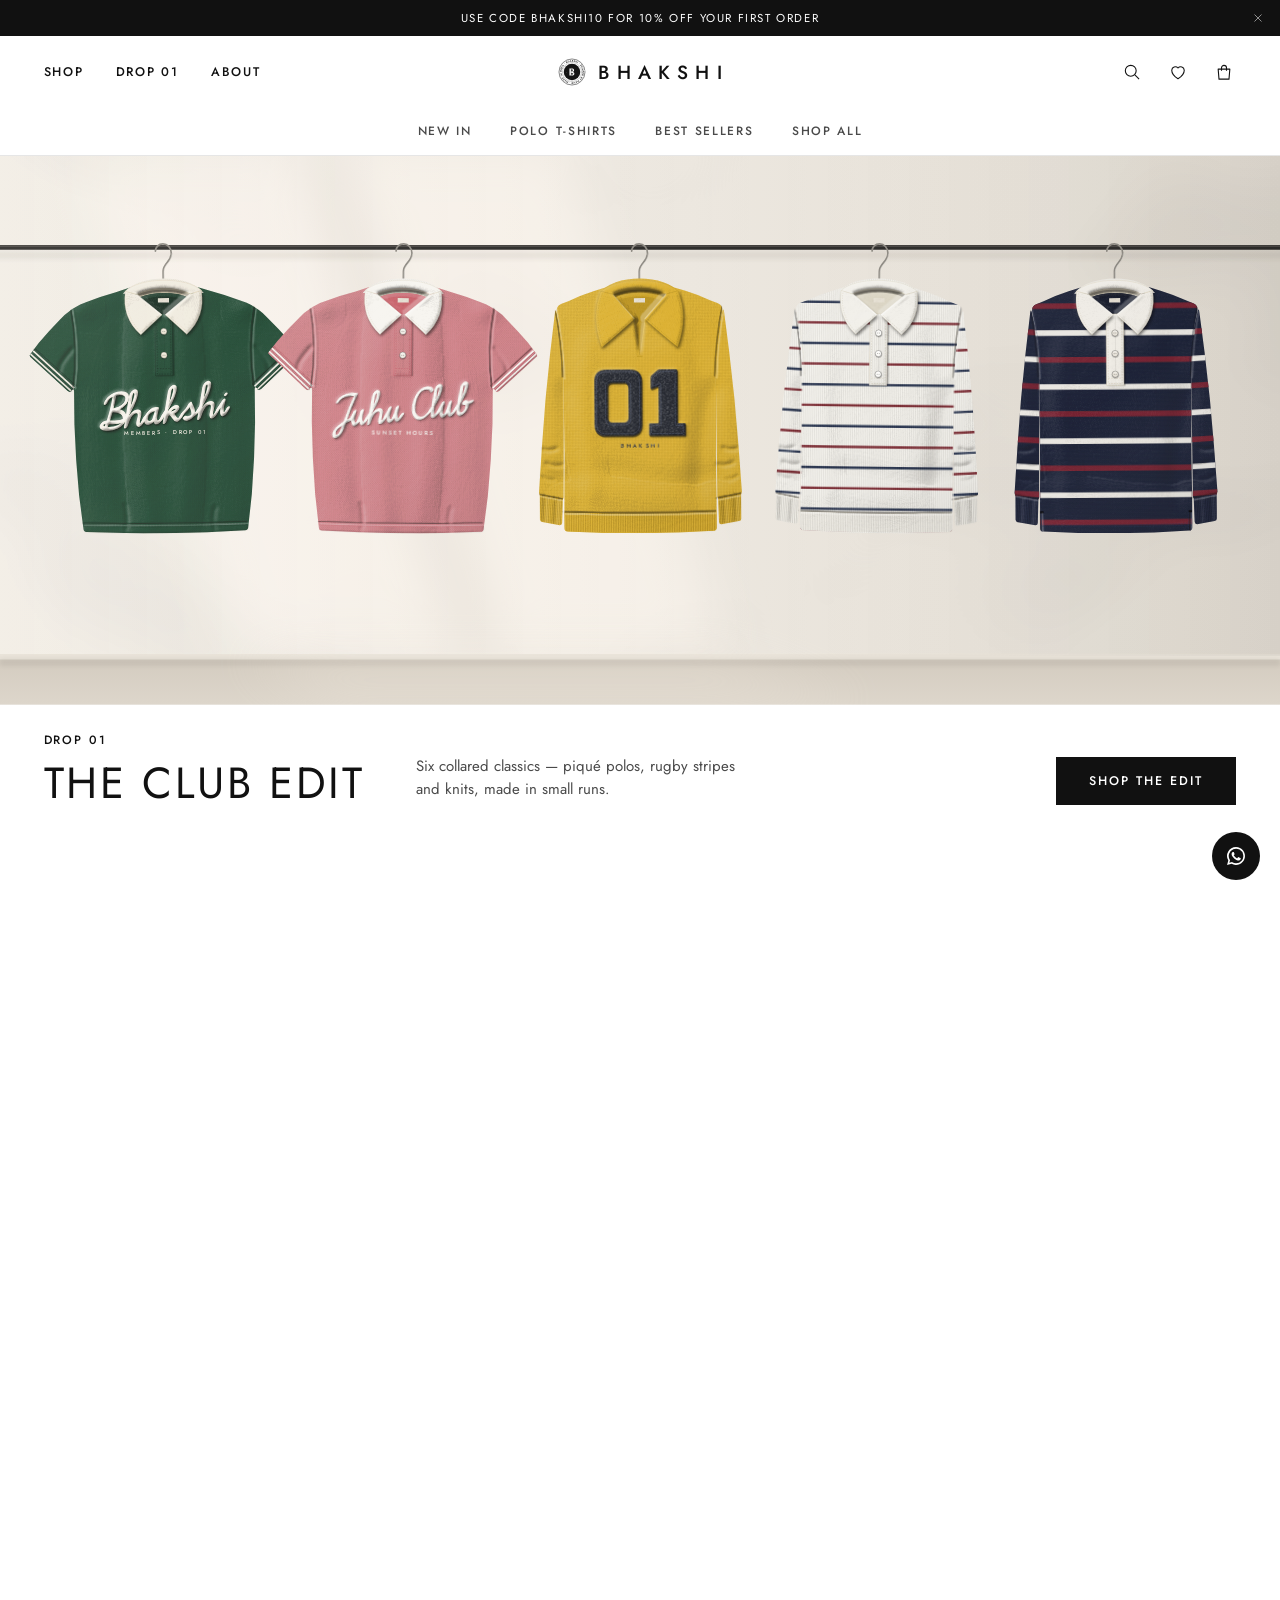
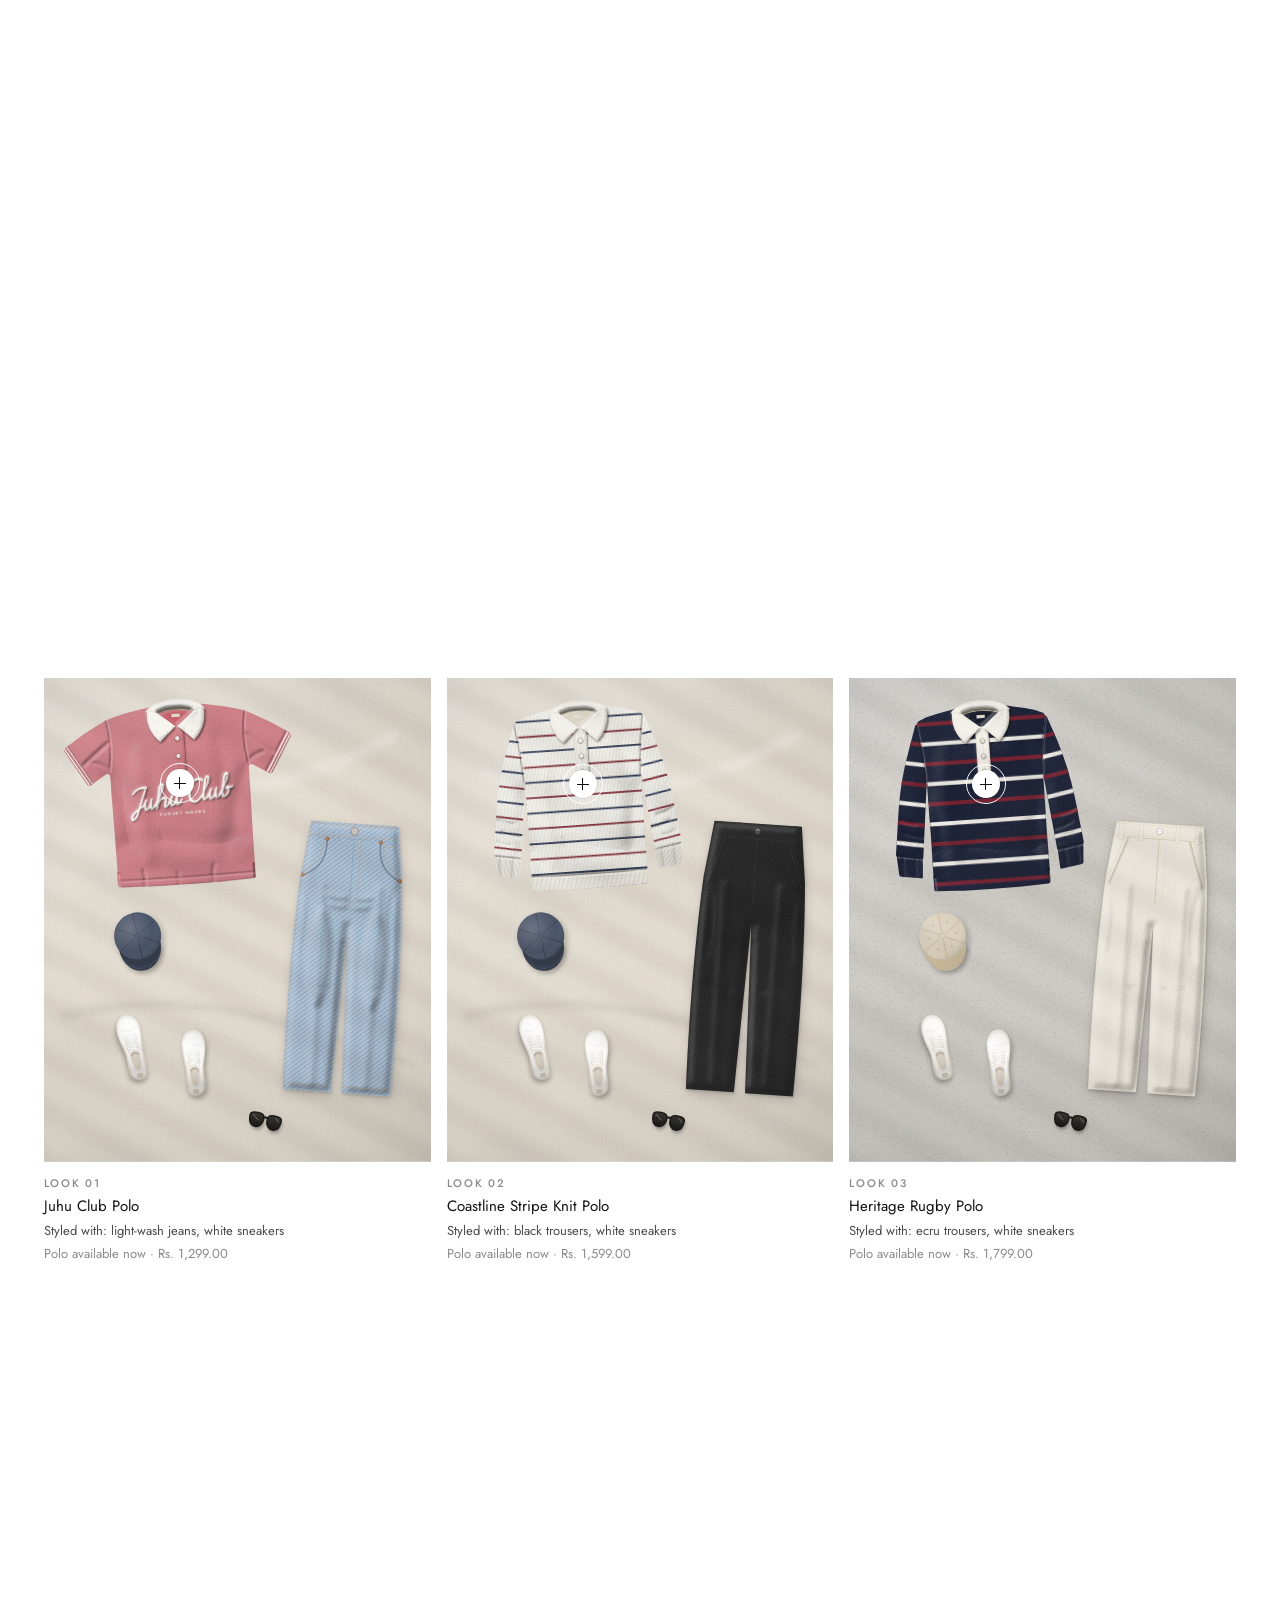
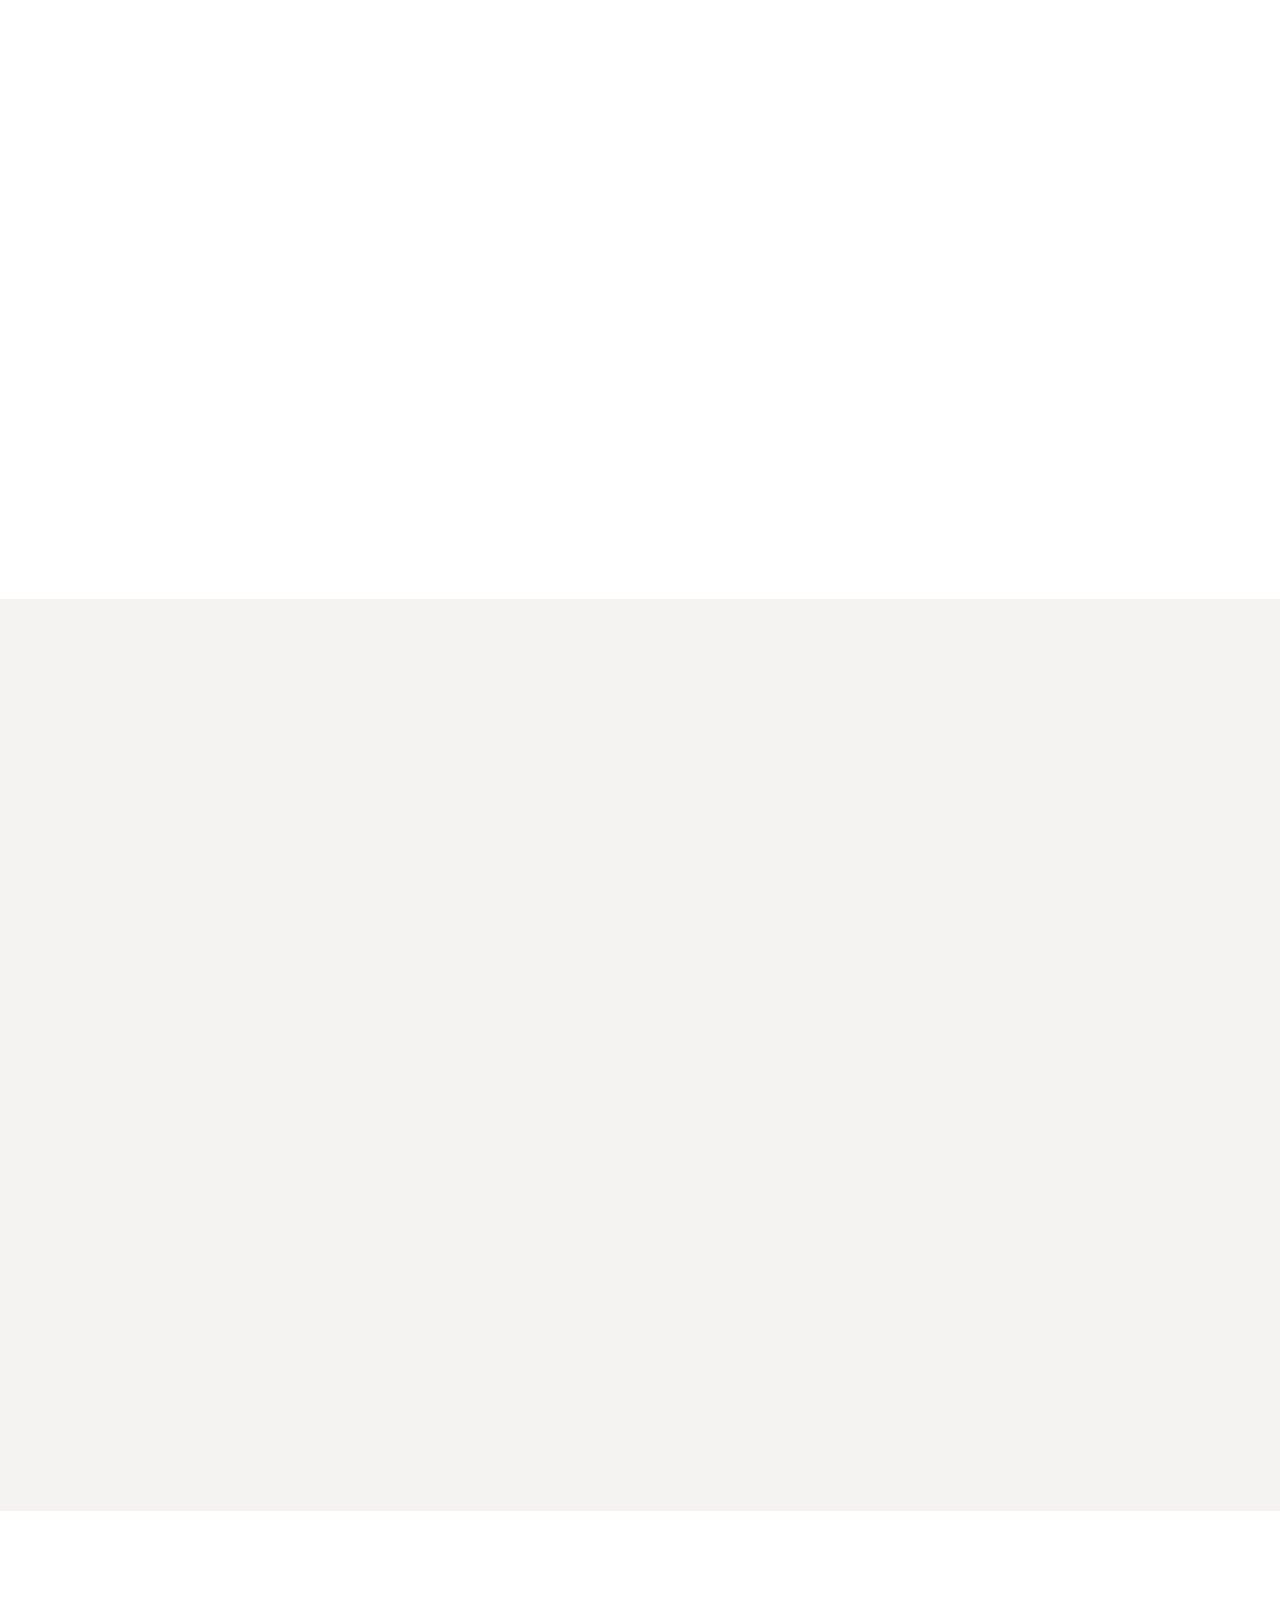
==== commit b3acb600: "The Club Edit: 6 collared polos, richer homepage and product sections Replace the old graphic tees (" ====
--- a/index.html
+++ b/index.html
@@ -3,25 +3,25 @@
 <head>
   <meta charset="UTF-8">
   <meta name="viewport" content="width=device-width, initial-scale=1.0">
-  <title>BHAKSHI — Hand-printed Oversized Tees, Made in India | Drop 01 “First Light”</title>
-  <meta name="description" content="BHAKSHI makes heavyweight oversized graphic tees in India — screen printed, hand embroidered and hand painted in small numbered runs. Drop 01 “First Light”: five tees. UPI or Cash on Delivery, 7-day size exchange.">
+  <title>BHAKSHI — Collared Polos &amp; Rugby Shirts, Made in India | Drop 01 “The Club Edit”</title>
+  <meta name="description" content="BHAKSHI makes collared classics in India — cotton piqué polos, striped rugby shirts and knit polos with contrast collars, in small runs that never restock. Drop 01 “The Club Edit”: six styles. UPI or Cash on Delivery, 7-day size exchange.">
   <meta name="theme-color" content="#ffffff">
   <link rel="canonical" href="https://bhakshi-clothing.github.io/bhakshi/">
   <meta property="og:type" content="website">
   <meta property="og:site_name" content="BHAKSHI">
   <meta property="og:url" content="https://bhakshi-clothing.github.io/bhakshi/">
-  <meta property="og:title" content="BHAKSHI — Drop 01 “First Light”">
-  <meta property="og:description" content="Five heavyweight oversized tees, printed by hand in small runs. Made in India. UPI or COD · 7-day size exchange.">
+  <meta property="og:title" content="BHAKSHI — Drop 01 “The Club Edit”">
+  <meta property="og:description" content="Six collared classics — piqué polos, rugby stripes and knits — made in small runs in India. UPI or COD · 7-day size exchange.">
   <meta property="og:image" content="https://bhakshi-clothing.github.io/bhakshi/images/og.png">
   <meta property="og:image:width" content="1200">
   <meta property="og:image:height" content="630">
-  <meta property="og:image:alt" content="BHAKSHI Drop 01 — First Light">
+  <meta property="og:image:alt" content="BHAKSHI Drop 01 — The Club Edit">
   <meta property="og:locale" content="en_IN">
   <meta name="twitter:card" content="summary_large_image">
-  <meta name="twitter:title" content="BHAKSHI — Drop 01 “First Light”">
-  <meta name="twitter:description" content="Five heavyweight oversized tees, printed by hand in small runs. Made in India.">
+  <meta name="twitter:title" content="BHAKSHI — Drop 01 “The Club Edit”">
+  <meta name="twitter:description" content="Six collared classics — piqué polos, rugby stripes and knits — made in small runs in India.">
   <meta name="twitter:image" content="https://bhakshi-clothing.github.io/bhakshi/images/og.png">
-  <meta name="twitter:image:alt" content="BHAKSHI Drop 01 — First Light">
+  <meta name="twitter:image:alt" content="BHAKSHI Drop 01 — The Club Edit">
   <link rel="preconnect" href="https://fonts.googleapis.com"><link rel="preconnect" href="https://fonts.gstatic.com" crossorigin>
   <link href="https://fonts.googleapis.com/css2?family=Jost:ital,wght@0,300..700;1,300..700&display=swap" rel="stylesheet">
   <link rel="stylesheet" href="css/style.css">
@@ -32,7 +32,7 @@
 <body data-page="home">
 <main id="main" class="hm">
 
-  <!-- QUICK LINKS — filled from the live categories by js/home.js -->
+  <!-- 1 · QUICK LINKS — filled from the live categories by js/home.js -->
   <div class="hm-quick" id="quickLinks">
     <div class="hm-wrap"><nav aria-label="Shop by"><ul class="hm-quick-list" data-quick-list>
       <li><a href="shop.html?tag=new">New in</a></li>
@@ -40,65 +40,138 @@
     </ul></nav></div>
   </div>
 
-  <!-- HERO — campaign image (owner photo or drawn scene) + the drop launch state -->
+  <!-- 2 · HERO — campaign image (owner photo or drawn scene) + the drop launch state -->
   <section class="hm-hero" id="hero" aria-labelledby="hero-title" data-tone="dark">
     <div class="hm-hero-media" id="heroMedia"></div>
     <div class="hm-hero-inner hm-wrap">
       <div class="hm-hero-copy">
         <div class="hm-hero-a">
           <p class="hm-kicker" data-hero-kicker>Drop 01</p>
-          <h1 class="hm-hero-title" id="hero-title" data-hero-title>First Light</h1>
-          <p class="hm-hero-line" data-hero-line>Five heavyweight tees, printed by hand in small runs.</p>
+          <h1 class="hm-hero-title" id="hero-title" data-hero-title>The Club Edit</h1>
+          <p class="hm-hero-line" data-hero-line>Six collared classics — piqué polos, rugby stripes and knits, made in small runs.</p>
         </div>
         <div class="hm-hero-b">
-        <div class="hm-cd" id="heroCd" hidden>
-          <p class="hm-cd-label">Drops in</p>
-          <div class="hm-cd-units" role="timer" aria-live="off" aria-atomic="true">
-            <span class="hm-cd-u"><b data-u="d">00</b><i>Days</i></span>
-            <span class="hm-cd-u"><b data-u="h">00</b><i>Hrs</i></span>
-            <span class="hm-cd-u"><b data-u="m">00</b><i>Min</i></span>
-            <span class="hm-cd-u"><b data-u="s">00</b><i>Sec</i></span>
-          </div>
-        </div>
-        <div class="hm-hero-ctas" id="heroCtas">
-          <a class="btn hm-btn" href="shop.html">Shop now</a>
-        </div>
-        </div>
-      </div>
-    </div>
-  </section>
-
-  <!-- THE DROP — product row -->
-  <section class="hm-sec" id="drop" aria-labelledby="drop-title">
-    <div class="hm-wrap">
-      <header class="hm-head">
-        <h2 class="hm-h2" id="drop-title" data-drop-title>Drop 01 — First Light</h2>
-        <a class="hm-more" href="shop.html">View all</a>
-      </header>
-      <div class="hm-rail hm-rail-drop" id="dropRail" role="list"></div>
-    </div>
-  </section>
-
-  <!-- CAMPAIGN BANNER -->
-  <section class="hm-banner" id="banner" aria-label="Campaign">
-    <a class="hm-banner-media" id="bannerMedia" href="shop.html" tabindex="-1" aria-hidden="true"></a>
-    <div class="hm-wrap hm-banner-cap">
-      <p class="hm-banner-line">One screen, one colour, one pull at a time.</p>
-      <a class="hm-more" href="shop.html">Explore the drop</a>
-    </div>
-  </section>
-
-  <!-- THREE TILES — by technique while there's one category; by category once there are more -->
-  <section class="hm-sec" id="tiles" aria-labelledby="tiles-title">
-    <div class="hm-wrap">
-      <header class="hm-head">
-        <h2 class="hm-h2" id="tiles-title" data-tiles-title>Shop by craft</h2>
+          <div class="hm-cd" id="heroCd" hidden>
+            <p class="hm-cd-label">Drops in</p>
+            <div class="hm-cd-units" role="timer" aria-live="off" aria-atomic="true">
+              <span class="hm-cd-u"><b data-u="d">00</b><i>Days</i></span>
+              <span class="hm-cd-u"><b data-u="h">00</b><i>Hrs</i></span>
+              <span class="hm-cd-u"><b data-u="m">00</b><i>Min</i></span>
+              <span class="hm-cd-u"><b data-u="s">00</b><i>Sec</i></span>
+            </div>
+          </div>
+          <div class="hm-hero-ctas" id="heroCtas">
+            <a class="btn hm-btn" href="#edit" data-hero-shop>Shop the edit</a>
+          </div>
+        </div>
+      </div>
+    </div>
+  </section>
+
+  <!-- 3 · THE CLUB EDIT — the drop's products -->
+  <section class="hm-sec" id="edit" aria-labelledby="edit-title">
+    <div class="hm-wrap">
+      <header class="hm-head hm-head-lg">
+        <div class="hm-head-a">
+          <p class="hm-kicker hm-muted" data-edit-kicker>Drop 01 · 6 styles</p>
+          <h2 class="hm-h2" id="edit-title" data-edit-title>The Club Edit</h2>
+        </div>
+        <div class="hm-head-b">
+          <p class="hm-head-note" data-edit-note>Small runs. No restocks.</p>
+          <a class="hm-more" href="shop.html">View all</a>
+        </div>
+      </header>
+      <div class="hm-rail hm-rail-edit" id="editRail" role="list"></div>
+    </div>
+  </section>
+
+  <!-- 4 · SHOP BY STYLE — stripes / script / knits (or categories once there are more) -->
+  <section class="hm-sec" id="styles" aria-labelledby="styles-title">
+    <div class="hm-wrap">
+      <header class="hm-head">
+        <h2 class="hm-h2" id="styles-title" data-styles-title>Shop by style</h2>
       </header>
       <div class="hm-tiles" id="tileGrid"></div>
     </div>
   </section>
 
-  <!-- BEST SELLERS — carousel -->
+  <!-- 5 · SHOP THE LOOK — styled flat-lays with a product hotspot each -->
+  <section class="hm-sec" id="looks" aria-labelledby="looks-title">
+    <div class="hm-wrap">
+      <header class="hm-head">
+        <div class="hm-head-a">
+          <h2 class="hm-h2" id="looks-title">Shop the look</h2>
+          <p class="hm-sub">Tap the <span class="hm-plus-ico" aria-hidden="true">+</span> to shop the polo. Trousers, sneakers and accessories are styling props, not for sale.</p>
+        </div>
+      </header>
+      <div class="hm-looks" id="lookGrid" role="list"></div>
+    </div>
+  </section>
+
+  <!-- 6 · THE DETAILS — close-ups -->
+  <section class="hm-sec" id="details" aria-labelledby="details-title">
+    <div class="hm-wrap">
+      <header class="hm-head">
+        <div class="hm-head-a">
+          <h2 class="hm-h2" id="details-title">The details</h2>
+          <p class="hm-sub">The small things that make a collared shirt worth keeping.</p>
+        </div>
+      </header>
+      <div class="hm-details" id="detailGrid" role="list"></div>
+    </div>
+  </section>
+
+  <!-- 7 · WHY BHAKSHI — icon strip + service line -->
+  <section class="hm-why" id="why" aria-labelledby="why-title">
+    <div class="hm-wrap">
+      <h2 class="hm-sr" id="why-title">Why BHAKSHI</h2>
+      <ul class="hm-why-list" role="list">
+        <li class="hm-why-item">
+          <svg class="hm-ico" viewBox="0 0 40 40" aria-hidden="true"><path d="M8 15.5h24v6.5H8z"/><path d="M8 22h24v6.5H8z"/><path d="M8 28.5h24V33H8z"/><path d="M16.5 15.5 20 11l3.5 4.5"/><path d="M12 15.5 16.5 11h7l4.5 4.5"/></svg>
+          <h3 class="hm-why-t">Heavyweight cotton</h3>
+          <p class="hm-why-d" data-why-gsm>240–300 GSM piqué, rib and jersey that keeps its shape.</p>
+        </li>
+        <li class="hm-why-item">
+          <svg class="hm-ico" viewBox="0 0 40 40" aria-hidden="true"><path d="M14 9.5c4 1.6 8 1.6 12 0"/><path d="M14 9.5 10 21l8.5-3.5L20 13l1.5 4.5L30 21 26 9.5"/><path d="M18.5 17.5v15.5h3V17.5"/><circle cx="20" cy="23" r=".9"/><circle cx="20" cy="28.5" r=".9"/></svg>
+          <h3 class="hm-why-t">Contrast collars</h3>
+          <p class="hm-why-d">Cream, white and tipped collars that frame the face.</p>
+        </li>
+        <li class="hm-why-item">
+          <svg class="hm-ico" viewBox="0 0 40 40" aria-hidden="true"><path d="M13 8h14l3 5v19H10V13z"/><circle cx="20" cy="13.5" r="1.6"/><path d="M15 21h10M15 25h10M15 29h6"/></svg>
+          <h3 class="hm-why-t">Small runs, no restocks</h3>
+          <p class="hm-why-d" data-why-runs>40 to 60 pieces a style. When it’s gone, it’s gone.</p>
+        </li>
+        <li class="hm-why-item">
+          <svg class="hm-ico" viewBox="0 0 40 40" aria-hidden="true"><path d="M11 7.5h18V11H11zM11 29h18v3.5H11z"/><path d="M14 11v18M26 11v18"/><path d="M14 14.5l12 2.5M14 18.5l12 2.5M14 22.5l12 2.5"/><path d="M26 25c4.5.5 6.5 3.5 5 7.5"/></svg>
+          <h3 class="hm-why-t">Made in India</h3>
+          <p class="hm-why-d">Designed and made here, for the way we dress here.</p>
+        </li>
+      </ul>
+      <p class="hm-service" data-service>
+        <span>Free shipping above Rs. 999</span><span>Cash on Delivery</span><span>7-day size exchange</span>
+      </p>
+    </div>
+  </section>
+
+  <!-- 8 · EDITORIAL STORY -->
+  <section class="hm-split" id="story" aria-labelledby="story-title">
+    <div class="hm-split-media" id="storyMedia"></div>
+    <div class="hm-split-copy">
+      <div class="hm-split-in">
+        <p class="hm-kicker">Built for Indian weather</p>
+        <h2 class="hm-h2" id="story-title">Cool in May. Warm in December.</h2>
+        <p>Our polos start with cotton piqué — a small, open honeycomb knit that lets air through on a sticky afternoon and dries fast after a monsoon walk to the station.</p>
+        <p>For cooler months the rugbys are cut from heavy cotton jersey with sturdy collars, made for Delhi winters, hill-station weekends and over-cooled offices.</p>
+        <dl class="hm-specs" data-specs>
+          <div><dt>Piqué polos</dt><dd>240 GSM · breathable</dd></div>
+          <div><dt>Rugbys &amp; knits</dt><dd>Up to 300 GSM · winter weight</dd></div>
+        </dl>
+        <a class="hm-more" href="about.html">Our story</a>
+      </div>
+    </div>
+  </section>
+
+  <!-- 9 · BEST SELLERS — carousel -->
   <section class="hm-sec" id="best" aria-labelledby="best-title">
     <div class="hm-wrap">
       <header class="hm-head">
@@ -115,7 +188,53 @@
     </div>
   </section>
 
-  <!-- WORN BY YOU — only real photos from STORE.community; otherwise a slim Instagram line -->
+  <!-- 10 · FIT BAND -->
+  <section class="hm-fit" id="fit" aria-labelledby="fit-title">
+    <div class="hm-wrap hm-fit-in">
+      <figure class="hm-fit-art">
+        <svg class="hm-fit-svg" viewBox="0 0 260 270" role="img" aria-label="Line drawing of a polo showing the relaxed chest and hip length">
+          <g class="hm-fit-g">
+            <path d="M104 28 66 40 34 90l26 19 13-11v136q57 7 114 0V98l13 11 26-19-32-50-38-12"/>
+            <path d="M104 28q26 9 52 0"/>
+            <path d="M104 28q1-8 9-9h34q8 1 9 9"/>
+            <path d="M104 28 96 52l28 10"/><path d="M156 28l8 24-28 10"/>
+            <path d="M124 62v42h12V62"/>
+            <circle cx="130" cy="76" r="2.2"/><circle cx="130" cy="92" r="2.2"/>
+            <path d="M48 84l-9 14M212 84l9 14" class="hm-fit-thin"/>
+          </g>
+          <g class="hm-fit-dim">
+            <path d="M73 132h114M73 126v12M187 126v12"/>
+            <path d="M232 40v194M226 40h12M226 234h12"/>
+          </g>
+          <g class="hm-fit-tag">
+            <circle cx="130" cy="132" r="8"/><text x="130" y="135.5">A</text>
+            <circle cx="232" cy="137" r="8"/><text x="232" y="140.5">B</text>
+          </g>
+        </svg>
+      </figure>
+      <div class="hm-fit-copy">
+        <p class="hm-kicker">The fit</p>
+        <h2 class="hm-h2" id="fit-title">Relaxed fit — true to size.</h2>
+        <p class="hm-fit-lead">Between sizes? Size down for a neater line.</p>
+        <ul class="hm-fit-legend" role="list">
+          <li><b>A</b><span><strong>Chest</strong> Easy room to move, without the boxy drape of an oversized tee.</span></li>
+          <li><b>B</b><span><strong>Length</strong> Sits at the hip — neat tucked in, easy worn out.</span></li>
+        </ul>
+        <div class="hm-fit-chart" aria-labelledby="chart-cap">
+          <p class="hm-fit-chart-cap" id="chart-cap">Size guide · your chest, in inches</p>
+          <div class="hm-fit-chart-row" data-chart role="list">
+            <span role="listitem"><b>S</b>Under 38</span><span role="listitem"><b>M</b>38–40</span><span role="listitem"><b>L</b>40–42</span><span role="listitem"><b>XL</b>42–44</span><span role="listitem"><b>XXL</b>44+</span>
+          </div>
+        </div>
+        <div class="hm-fit-ctas">
+          <button class="btn hm-btn" type="button" data-fitfinder>Find my size</button>
+          <a class="hm-more" href="policies.html#exchange">Size exchange</a>
+        </div>
+      </div>
+    </div>
+  </section>
+
+  <!-- 11 · WORN BY YOU — only real photos from STORE.community; otherwise a slim Instagram line -->
   <section class="hm-sec hm-worn" id="worn" aria-labelledby="worn-title" hidden>
     <div class="hm-wrap">
       <header class="hm-head">
@@ -132,17 +251,15 @@
     </div>
   </aside>
 
-  <!-- THE CRAFT — brand story -->
-  <section class="hm-split" id="craft" aria-labelledby="craft-title">
-    <div class="hm-split-media" id="storyMedia"></div>
-    <div class="hm-split-copy">
-      <div class="hm-split-in">
-        <p class="hm-kicker">The craft</p>
-        <h2 class="hm-h2" id="craft-title">Made by hand, in small runs</h2>
-        <p>Every BHAKSHI tee starts as heavyweight 240 GSM cotton and a drawing about everyday India — the monsoon, the four o’clock chai, the overnight train, the back of a highway truck.</p>
-        <p data-story-runs>Each print is pulled by hand, one screen and one colour at a time. Some are finished with embroidery or a brush. We make each design in a small numbered run, and when it’s gone, it’s gone.</p>
-        <a class="hm-more" href="about.html">Our story</a>
-      </div>
+  <!-- 12 · FAQ -->
+  <section class="hm-sec hm-faq" id="faq" aria-labelledby="faq-title">
+    <div class="hm-wrap hm-faq-in">
+      <div class="hm-faq-a">
+        <h2 class="hm-h2" id="faq-title">Questions</h2>
+        <p class="hm-sub">Ordering, payment, delivery and fit — the short answers.</p>
+        <p class="hm-faq-help">Something else? <a class="hm-more" href="contact.html" data-faq-contact>Message us</a></p>
+      </div>
+      <div class="hm-faq-list" id="faqList"></div>
     </div>
   </section>
 
@@ -150,7 +267,7 @@
        FEATURE FLAG: this markup sits inside a <template>, so it is never rendered on its own.
        js/home.js clones it into #studioMount ONLY when mixMatchOn() is true, i.e. when
        STORE.features.mixAndMatch is true in js/products.js AND the store sells at least one bottom
-       (jeans, joggers…). While Drop 01 is tees-only this section does not exist on the page at all. -->
+       (jeans, joggers…). While Drop 01 is tops-only this section does not exist on the page at all. -->
   <div id="studioMount"></div>
   <template id="tpl-studio">
     <section class="hm-sec hm-studio" id="studio" aria-labelledby="studio-title">
@@ -190,7 +307,7 @@
     </section>
   </template>
 
-  <!-- FIRST ACCESS — WhatsApp list -->
+  <!-- 13 · FIRST ACCESS — WhatsApp list -->
   <section class="hm-split hm-split-rev" id="first" aria-labelledby="first-title">
     <div class="hm-split-media" id="newsMedia"></div>
     <div class="hm-split-copy">
--- a/css/style.css
+++ b/css/style.css
@@ -723,6 +723,24 @@
 
 /* ---------- Footer ---------- */
 .site-footer { position: relative; background: var(--bg); color: var(--text-2); border-top: 1px solid var(--line); font-size: 14px; margin-top: auto; }
+/* service strip (top of the footer): thin line icons, one quiet row */
+.service-strip { border-bottom: 1px solid var(--line); }
+.service-list { list-style: none; margin-block: 0; display: grid; grid-template-columns: repeat(var(--svc-n, 4), minmax(0, 1fr)); }
+.service-list li { display: flex; justify-content: center; min-width: 0; }
+.service-list li + li { border-left: 1px solid var(--line); }
+.service-item {
+  display: inline-flex; align-items: center; justify-content: center; gap: 12px; width: 100%; min-height: 64px; padding: 10px 12px;
+  font-size: 11.5px; font-weight: 500; letter-spacing: .14em; text-transform: uppercase; color: var(--text); text-align: left; transition: opacity .2s;
+}
+.service-item svg { flex: none; width: 22px; height: 22px; stroke-linecap: round; stroke-linejoin: round; }
+.service-item:hover { opacity: .6; }
+@media (max-width: 860px) {
+  .service-list { grid-template-columns: repeat(2, minmax(0, 1fr)); }
+  .service-list li:nth-child(odd) { border-left: 0; }
+  .service-list li:nth-child(n+3) { border-top: 1px solid var(--line); }
+  .service-item { justify-content: flex-start; gap: 10px; min-height: 56px; padding: 8px 0; font-size: 10.5px; letter-spacing: .1em; line-height: 1.35; }
+  .service-list li:nth-child(even) .service-item { padding-left: 16px; }
+}
 .footer-top {
   display: grid; grid-template-columns: minmax(0, 1.5fr) repeat(3, minmax(0, 1fr)) minmax(0, 1.6fr); gap: 40px 32px;
   padding-top: clamp(48px, 6vw, 80px); padding-bottom: clamp(40px, 5vw, 64px);
@@ -774,7 +792,7 @@
 @media (max-width: 640px) {
   .wa-float { width: 44px; height: 44px; right: 14px; bottom: calc(14px + env(safe-area-inset-bottom) + var(--float-offset)); }
   .wa-float svg { width: 20px; height: 20px; }
-  body.footer-in .wa-float, body.has-bottom-bar .wa-float { opacity: 0; pointer-events: none; visibility: hidden; }
+  body.footer-in .wa-float, body.has-bottom-bar .wa-float, body.hero-in .wa-float { opacity: 0; pointer-events: none; visibility: hidden; }
 }
 
 /* ---------- v2 compat (harmless) ---------- */
--- a/css/features.css
+++ b/css/features.css
@@ -212,6 +212,7 @@
 .ff-fit.active { border-color: var(--f-text); }
 .ff-fit-art { width: 56px; height: 56px; display: block; }
 .ff-fit-art path { fill: none; stroke: var(--f-text); stroke-width: 1.2; stroke-linejoin: round; vector-effect: non-scaling-stroke; }
+.ff-fit-art circle { fill: var(--f-text); stroke: none; }
 .ff-fit-text { display: grid; gap: 3px; min-width: 0; }
 .ff-fit-text b { font-weight: 500; font-size: 14px; letter-spacing: .02em; }
 .ff-fit-text b span { font-weight: 400; color: var(--f-text-2); }
@@ -252,6 +253,10 @@
 .ff-tiles div { padding: 12px; border: 1px solid var(--f-line); text-align: center; }
 .ff-tiles dt { font-size: 11.5px; color: var(--f-muted); letter-spacing: .06em; }
 .ff-tiles dd { margin-top: 4px; font-size: 20px; font-weight: 300; }
+.ff-chest { margin-top: 14px !important; padding-top: 14px; border-top: 1px solid var(--f-line); font-size: 12.5px; line-height: 1.65; color: var(--f-muted); text-align: center; text-wrap: pretty; font-variant-numeric: tabular-nums; }
+.ff-chest span { white-space: nowrap; }
+.ff-chest .is-pick { color: var(--f-text); font-weight: 500; }
+.ff-chest b { font-weight: 500; color: var(--f-text-2); }
 .ff-basis { display: flex; flex-wrap: wrap; justify-content: center; align-items: center; gap: 4px 10px; margin-top: 16px !important; font-size: 12.5px; color: var(--f-muted); font-variant-numeric: tabular-nums; }
 .ff-edit { min-height: 28px; font-size: 12.5px; }
 .ff-actions { display: grid; gap: 6px; justify-items: center; margin: 22px 0 calc(20px + env(safe-area-inset-bottom)); }
--- a/css/home.css
+++ b/css/home.css
@@ -1,6 +1,6 @@
 /* =========================================================
    BHAKSHI — Home page (index.html). Owner: Home agent.
-   v3 "minimal craft streetwear": white, quiet, image-led.
+   v3.1 "The Club Edit": white, quiet, image-led.
    Every token has a fallback so the page holds even while the shell CSS changes.
    ========================================================= */
 .hm, .hm-notify {
@@ -23,6 +23,9 @@
 }
 @media (min-width: 1024px) { .hm { --hm-gap: 16px; } }
 
+/* below-the-fold sections are full of drawn (filter-heavy) SVG: let the browser skip them until near view */
+#styles, #looks, #details, #why, #story, #best, #fit, #faq, #first { content-visibility: auto; contain-intrinsic-size: auto 900px; }
+.hm.is-cv-off > * { content-visibility: visible !important; } /* set by js/home.js before an in-page jump, so the target lands exactly */
 .hm-wrap { width: 100%; max-width: 1440px; margin-inline: auto; padding-inline: var(--hm-g); box-sizing: border-box; }
 .hm-sec { padding-block: var(--hm-sec) 0; }
 
@@ -70,10 +73,12 @@
 .hm-hero-media {
   position: relative; width: 100%; aspect-ratio: 4 / 5; overflow: hidden; background: var(--hm-surface);
 }
-.hm-hero-media > *, .hm-banner-media > *, .hm-split-media > *, .hm-tile-media > * {
+.hm-hero-media > *, .hm-split-media > *,
+.hm-tile-media > svg, .hm-tile-media > img, .hm-tile-media > div,
+.hm-look-art > *, .hm-detail-media > * {
   position: absolute; inset: 0; width: 100%; height: 100%; display: block;
 }
-.hm-hero-media img, .hm-banner-media img, .hm-split-media img, .hm-tile-media img { object-fit: cover; }
+.hm-hero-media img, .hm-split-media img, .hm-tile-media img, .hm-look-art img, .hm-detail-media img { object-fit: cover; }
 .hm-hero-inner { position: absolute; inset: 0; display: flex; align-items: flex-end; pointer-events: none; margin-inline: auto; }
 .hm-hero-copy { pointer-events: auto; padding-bottom: clamp(28px, 5vw, 72px); max-width: 560px; }
 .hm-hero-title {
@@ -109,8 +114,9 @@
 /* phone + drawn art: copy sits under the image */
 .hm-hero.is-below { background: var(--bg, #fff); color: var(--hm-text); }
 .hm-hero.is-below .hm-hero-inner { position: static; }
-.hm-hero.is-below .hm-hero-media { aspect-ratio: 1 / 1; }
-.hm-hero.is-below .hm-hero-copy { padding-block: 24px 4px; }
+.hm-hero.is-below .hm-hero-media { aspect-ratio: 4 / 5; }
+@media (max-width: 767px) { .hm-hero.is-below.is-soon .hm-hero-media { aspect-ratio: 1 / 1; } }
+.hm-hero.is-below .hm-hero-copy { padding-block: 22px 4px; }
 @media (min-width: 768px) {
   .hm-hero-copy {
     width: 100%; max-width: none; display: flex; align-items: flex-end; justify-content: space-between;
@@ -130,6 +136,28 @@
 }
 @media (min-width: 768px) {
   .hm-hero-media { aspect-ratio: 16 / 9; max-height: calc(100svh - 156px); min-height: 460px; }
+  .hm-hero.is-below .hm-hero-media { aspect-ratio: 21 / 9; max-height: calc(100svh - 280px); min-height: 360px; }
+  .hm-hero.is-below .hm-hero-copy { align-items: flex-end; padding-block: 26px 0; }
+  .hm-hero.is-below .hm-hero-a { display: grid; grid-template-columns: auto minmax(0, 38ch); column-gap: clamp(28px, 4vw, 64px); align-items: end; }
+  .hm-hero.is-below .hm-kicker { grid-column: 1; }
+  .hm-hero.is-below .hm-hero-title { grid-column: 1; font-size: clamp(32px, 3.4vw, 48px); }
+  .hm-hero.is-below .hm-hero-line { grid-column: 2; grid-row: 1 / span 2; margin: 0 0 4px; color: var(--hm-text-2); opacity: 1; }
+  .hm-hero.is-below .hm-hero-b .hm-hero-ctas { margin-top: 0; }
+}
+@media (min-width: 1100px) {
+  /* pre-launch: countdown and buttons share one row under the image */
+  .hm-hero.is-below.is-soon .hm-hero-media { max-height: calc(100svh - 370px); }
+  .hm-hero.is-below.is-soon .hm-hero-a { grid-template-columns: minmax(0, 1fr); max-width: 44ch; }
+  .hm-hero.is-below.is-soon .hm-hero-line { grid-column: 1; grid-row: auto; margin-top: 10px; }
+  .hm-hero.is-below.is-soon .hm-hero-b { flex-direction: row; align-items: flex-end; gap: 40px; }
+  .hm-hero.is-below.is-soon .hm-hero-b .hm-cd-units { gap: 18px; }
+  .hm-hero.is-below.is-soon .hm-hero-b .hm-cd-u + .hm-cd-u { padding-left: 18px; }
+  .hm-hero.is-below.is-soon .hm-cd-u b { font-size: 28px; }
+}
+.hm-hero.is-below.is-soon .hm-cd-label { text-align: inherit; }
+@media (min-width: 768px) and (max-width: 1099px) {
+  .hm-hero.is-below .hm-hero-a { grid-template-columns: minmax(0, 1fr); }
+  .hm-hero.is-below .hm-hero-line { grid-column: 1; grid-row: auto; margin-top: 10px; }
 }
 
 /* ---------- product rails ---------- */
@@ -148,7 +176,11 @@
 }
 @media (min-width: 1100px) {
   .hm-rail { grid-auto-columns: calc((100% - var(--hm-gap) * 3) / 4); margin-inline: 0; padding-inline: 0; scroll-padding-inline: 0; }
-  .hm-rail-drop.is-fit { grid-auto-flow: row; grid-template-columns: repeat(var(--n, 4), minmax(0, 1fr)); overflow: visible; }
+  .hm-rail-edit.is-fit { grid-auto-flow: row; grid-template-columns: repeat(min(var(--n, 4), 4), minmax(0, 1fr)); row-gap: 40px; overflow: visible; }
+  .hm-rail-edit.is-six { grid-template-columns: repeat(3, minmax(0, 1fr)); }
+}
+@media (min-width: 1280px) {
+  .hm-rail-edit.is-six { grid-template-columns: repeat(6, minmax(0, 1fr)); gap: 12px; }
 }
 
 /* arrows */
@@ -164,18 +196,11 @@
 .hm-arrow svg { width: 16px; height: 16px; fill: none; stroke: currentColor; stroke-width: 1.4; }
 @media (max-width: 767px) { .hm-arrows { display: none; } }
 
-/* ---------- campaign banner ---------- */
-.hm-banner { padding-top: var(--hm-sec); }
-.hm-banner-media { position: relative; display: block; width: 100%; aspect-ratio: 4 / 5; overflow: hidden; background: var(--hm-surface); }
-@media (min-width: 768px) { .hm-banner-media { aspect-ratio: 21 / 9; } }
-.hm-banner-cap { display: flex; align-items: center; justify-content: space-between; gap: 12px 24px; flex-wrap: wrap; padding-top: 18px; }
-.hm-banner-line { margin: 0; font-size: 15px; letter-spacing: .02em; color: var(--hm-text-2); }
-
-/* ---------- tiles ---------- */
+/* ---------- shop by style tiles ---------- */
 .hm-tiles {
   display: grid; grid-auto-flow: column; gap: var(--hm-gap);
   grid-auto-columns: 78%;
-  overflow-x: auto; scroll-snap-type: x mandatory; scrollbar-width: none;
+  overflow-x: auto; scroll-snap-type: x mandatory; scrollbar-width: none; overscroll-behavior-x: contain;
   margin-inline: calc(-1 * var(--hm-g)); padding-inline: var(--hm-g); scroll-padding-inline: var(--hm-g);
 }
 .hm-tiles::-webkit-scrollbar { display: none; }
@@ -184,12 +209,23 @@
 }
 .hm-tile { display: block; color: inherit; text-decoration: none; scroll-snap-align: start; min-width: 0; }
 .hm-tile-media { position: relative; display: block; aspect-ratio: 3 / 4; overflow: hidden; background: var(--hm-surface); }
-.hm-tile-media > * { transition: transform 1.1s var(--hm-ease); }
-.hm-tile:hover .hm-tile-media > * { transform: scale(1.03); }
-.hm-tile-cap { display: flex; align-items: baseline; justify-content: space-between; gap: 12px; padding-top: 14px; }
-.hm-tile-name { font-size: 13px; font-weight: 500; letter-spacing: .14em; text-transform: uppercase; }
+.hm-tile-media > svg, .hm-tile-media > img { transition: transform 1.1s var(--hm-ease); }
+.hm-tile:hover .hm-tile-media > svg, .hm-tile:hover .hm-tile-media > img { transform: scale(1.03); }
+.hm-tile-count {
+  position: absolute; left: 14px; top: 14px; padding: 6px 10px; background: rgba(255, 255, 255, .92); color: var(--hm-text);
+  font-size: 11px; font-weight: 500; letter-spacing: .14em; text-transform: uppercase; line-height: 1;
+}
+.hm-tile-cap { display: flex; align-items: flex-start; justify-content: space-between; gap: 12px; padding-top: 16px; }
+.hm-tile-text { display: flex; flex-direction: column; gap: 6px; min-width: 0; }
+.hm-tile-name { font-size: 14px; font-weight: 500; letter-spacing: .14em; text-transform: uppercase; }
+.hm-tile-sub { font-size: 13px; color: var(--hm-muted); letter-spacing: .01em; line-height: 1.4; }
+.hm-tile-go {
+  flex: none; display: inline-flex; align-items: center; gap: 8px; padding-top: 1px;
+  font-size: 12px; font-weight: 500; letter-spacing: .14em; text-transform: uppercase;
+}
+.hm-tile-go svg { width: 16px; height: 16px; fill: none; stroke: currentColor; stroke-width: 1.3; transition: transform .3s var(--hm-ease); }
+.hm-tile:hover .hm-tile-go svg { transform: translateX(4px); }
 .hm-tile:hover .hm-tile-name { text-decoration: underline; text-underline-offset: 6px; text-decoration-thickness: 1px; }
-.hm-tile-sub { font-size: 12px; color: var(--hm-muted); letter-spacing: .04em; }
 
 /* ---------- worn by you ---------- */
 .hm-worn[hidden], .hm-ig[hidden] { display: none; }
@@ -202,6 +238,7 @@
 .hm-worn-prod:hover { color: var(--hm-text); text-decoration: underline; text-underline-offset: 4px; }
 
 /* slim instagram line */
+.hm-fit + .hm-ig { margin-top: 0; border-top: 0; }
 .hm-ig { margin-top: var(--hm-sec); border-block: 1px solid var(--hm-line); }
 .hm-ig-in { display: flex; align-items: center; justify-content: space-between; gap: 16px 32px; flex-wrap: wrap; padding-block: 28px; }
 .hm-ig-line { margin: 0; font-size: 15px; line-height: 1.5; }
@@ -285,6 +322,212 @@
 .hm-panel-row { display: flex; gap: 24px; margin-top: 12px; }
 .hm-textbtn { display: inline-flex; align-items: center; min-height: 44px; padding: 0; background: none; border: 0; font: inherit; font-size: 12px; font-weight: 500; letter-spacing: .14em; text-transform: uppercase; color: var(--hm-text); text-decoration: underline; text-underline-offset: 6px; text-decoration-thickness: 1px; cursor: pointer; }
 
+/* ---------- section heads: kicker + title / note + link ---------- */
+.hm-muted { color: var(--hm-muted); }
+.hm-head-a { min-width: 0; }
+.hm-head-a .hm-kicker { margin-bottom: 8px; }
+.hm-head-b { display: flex; align-items: baseline; gap: 12px 24px; flex-wrap: wrap; }
+.hm-head-lg .hm-h2 { font-size: clamp(22px, 2.3vw, 32px); font-weight: 400; letter-spacing: .06em; }
+.hm-sub { margin: 8px 0 0; font-size: 14px; line-height: 1.55; color: var(--hm-text-2); max-width: 52ch; }
+.hm-sr { position: absolute !important; width: 1px; height: 1px; margin: -1px; padding: 0; overflow: hidden; clip: rect(0 0 0 0); white-space: nowrap; border: 0; }
+.hm-plus-ico {
+  display: inline-grid; place-items: center; width: 18px; height: 18px; margin: 0 2px; vertical-align: -3px;
+  border-radius: 50%; background: #fff; border: 1px solid var(--hm-line-2); font-size: 13px; line-height: 1; color: var(--hm-text);
+}
+@media (max-width: 767px) { .hm-head-b .hm-head-note { display: none; } }
+
+/* ---------- shop the look ---------- */
+.hm-looks {
+  display: grid; grid-auto-flow: column; gap: var(--hm-gap); grid-auto-columns: 82%;
+  overflow-x: auto; scroll-snap-type: x mandatory; scrollbar-width: none; overscroll-behavior-x: contain;
+  margin-inline: calc(-1 * var(--hm-g)); padding-inline: var(--hm-g); scroll-padding-inline: var(--hm-g);
+}
+.hm-looks::-webkit-scrollbar { display: none; }
+@media (min-width: 768px) {
+  .hm-looks { grid-auto-flow: row; grid-template-columns: repeat(3, minmax(0, 1fr)); overflow: visible; margin-inline: 0; padding-inline: 0; }
+}
+.hm-look { position: relative; margin: 0; min-width: 0; scroll-snap-align: start; }
+.hm-look.is-open { z-index: 3; }
+.hm-look-media { position: relative; aspect-ratio: 4 / 5; background: var(--hm-surface); overflow: hidden; }
+.hm-look-art { position: absolute; inset: 0; cursor: pointer; }
+.hm-look-art > * { transition: transform 1.1s var(--hm-ease); }
+.hm-look-cap { display: grid; gap: 4px; padding-top: 14px; font-size: 13px; line-height: 1.45; }
+.hm-look-no { font-size: 11px; font-weight: 500; letter-spacing: .16em; text-transform: uppercase; color: var(--hm-muted); }
+.hm-look-name { font-size: 15px; color: var(--hm-text); text-decoration: none; }
+.hm-look-name:hover { text-decoration: underline; text-underline-offset: 4px; text-decoration-thickness: 1px; }
+.hm-look-with { color: var(--hm-text-2); }
+.hm-look-avail { color: var(--hm-muted); }
+
+/* hotspot: a white dot with a + and a soft pulse */
+.hm-hot {
+  position: absolute; z-index: 2; width: 44px; height: 44px; margin: -22px 0 0 -22px; padding: 0;
+  display: grid; place-items: center; background: none; border: 0; border-radius: 50%; cursor: pointer;
+}
+.hm-hot > span {
+  position: relative; display: block; width: 28px; height: 28px; border-radius: 50%;
+  background: #fff; box-shadow: 0 0 0 1px rgba(17, 17, 17, .08);
+  transition: transform .3s var(--hm-ease), background-color .2s;
+}
+.hm-hot > span::after {
+  content: ""; position: absolute; inset: 0; margin: auto; width: 12px; height: 12px;
+  background: linear-gradient(#111, #111) center / 12px 1.4px no-repeat, linear-gradient(#111, #111) center / 1.4px 12px no-repeat;
+  transition: transform .3s var(--hm-ease);
+}
+.hm-hot > span::before {
+  content: ""; position: absolute; inset: -6px; border-radius: 50%; border: 1px solid rgba(255, 255, 255, .95);
+  animation: hm-pulse 2.4s var(--hm-ease) infinite;
+}
+.hm-hot:hover > span { transform: scale(1.08); }
+.hm-hot[aria-expanded="true"] > span { background: #111; }
+.hm-hot[aria-expanded="true"] > span::after {
+  transform: rotate(45deg);
+  background: linear-gradient(#fff, #fff) center / 12px 1.4px no-repeat, linear-gradient(#fff, #fff) center / 1.4px 12px no-repeat;
+}
+.hm-hot[aria-expanded="true"] > span::before { animation: none; opacity: 0; }
+.hm .hm-hot:focus-visible { outline: 2px solid #111; outline-offset: 0; }
+@keyframes hm-pulse { 0% { transform: scale(.85); opacity: .9; } 70%, 100% { transform: scale(1.5); opacity: 0; } }
+
+.hm-pop {
+  position: absolute; z-index: 4; display: grid; grid-template-columns: 64px minmax(0, 1fr); gap: 12px;
+  padding: 10px 40px 10px 10px; background: #fff; color: var(--hm-text); box-sizing: border-box;
+  border: 1px solid var(--hm-line); animation: hm-pop .22s var(--hm-ease);
+}
+.hm-pop[hidden] { display: none; }
+@keyframes hm-pop { from { opacity: 0; transform: translateY(4px); } }
+.hm-pop.is-up { animation-name: hm-pop-up; }
+@keyframes hm-pop-up { from { opacity: 0; transform: translateY(-4px); } }
+.hm-pop-img { position: relative; display: block; aspect-ratio: 5 / 7; overflow: hidden; background: var(--hm-surface); }
+.hm-pop-img > * { position: absolute; inset: 0; width: 100%; height: 100%; display: block; object-fit: cover; }
+.hm-pop-body { display: flex; flex-direction: column; align-items: flex-start; gap: 2px; min-width: 0; font-size: 13px; line-height: 1.4; }
+.hm-pop-name { color: var(--hm-text); text-decoration: none; font-size: 14px; }
+.hm-pop-name:hover { text-decoration: underline; text-underline-offset: 4px; }
+.hm-pop-meta { color: var(--hm-muted); font-size: 12px; }
+.hm-pop-price { color: var(--hm-text); }
+.hm-pop-price s { color: var(--hm-muted); margin-left: 4px; }
+.hm-pop-add {
+  margin-top: 8px; display: inline-flex; align-items: center; min-height: 44px; padding: 0 16px;
+  font: inherit; font-size: 11px; font-weight: 500; letter-spacing: .14em; text-transform: uppercase;
+  color: #fff; background: #111; border: 1px solid #111; border-radius: 0; cursor: pointer; text-decoration: none;
+  transition: background-color .2s;
+}
+.hm-pop-add:hover { background: #2e2e2e; }
+.hm-pop-x {
+  position: absolute; top: 0; right: 0; width: 44px; height: 44px; display: grid; place-items: center;
+  padding: 0; background: none; border: 0; color: var(--hm-muted); cursor: pointer;
+}
+.hm-pop-x:hover { color: var(--hm-text); }
+.hm-pop-x svg { width: 14px; height: 14px; fill: none; stroke: currentColor; stroke-width: 1.4; }
+
+/* ---------- the details ---------- */
+.hm-details { display: grid; grid-template-columns: repeat(2, minmax(0, 1fr)); gap: 28px var(--hm-gap); }
+@media (min-width: 1000px) { .hm-details { grid-template-columns: repeat(4, minmax(0, 1fr)); } }
+@media (min-width: 600px) and (max-width: 999px) { .hm-details { grid-template-columns: repeat(4, minmax(0, 1fr)); gap: 24px 10px; } .hm-detail figcaption { grid-template-columns: minmax(0, 1fr); } .hm-detail-no { grid-row: auto; padding: 0; } .hm-detail-on { display: none; } }
+.hm-detail { margin: 0; min-width: 0; }
+.hm-detail-media { position: relative; display: block; aspect-ratio: 1 / 1; overflow: hidden; background: var(--hm-surface); }
+.hm-detail-media > * { transition: transform 1.1s var(--hm-ease); }
+.hm-detail-media:hover > * { transform: scale(1.03); }
+.hm-detail figcaption { display: grid; grid-template-columns: auto minmax(0, 1fr); gap: 4px 12px; padding-top: 14px; }
+.hm-detail-no { grid-row: span 2; font-size: 11px; font-weight: 500; letter-spacing: .12em; color: var(--hm-muted); padding-top: 3px; font-variant-numeric: tabular-nums; }
+.hm-detail-t { font-size: 13px; font-weight: 500; letter-spacing: .1em; text-transform: uppercase; line-height: 1.4; }
+.hm-detail-d { font-size: 13px; line-height: 1.55; color: var(--hm-text-2); }
+.hm-detail-on { color: var(--hm-muted); text-decoration: underline; text-underline-offset: 3px; text-decoration-thickness: 1px; white-space: nowrap; }
+.hm-detail-on:hover { color: var(--hm-text); }
+@media (max-width: 559px) {
+  .hm-detail figcaption { grid-template-columns: minmax(0, 1fr); }
+  .hm-detail-no { grid-row: auto; padding: 0; }
+  .hm-detail-on { display: none; }
+}
+
+/* ---------- why bhakshi ---------- */
+.hm-why { margin-top: var(--hm-sec); border-block: 1px solid var(--hm-line); }
+.hm-why-list { display: grid; grid-template-columns: repeat(2, minmax(0, 1fr)); margin: 0; padding: 0; list-style: none; }
+.hm-why-item { padding: 32px 16px 28px; text-align: center; min-width: 0; }
+.hm-why-item:nth-child(odd) { border-right: 1px solid var(--hm-line); }
+.hm-why-item:nth-child(-n+2) { border-bottom: 1px solid var(--hm-line); }
+@media (min-width: 900px) {
+  .hm-why-list { grid-template-columns: repeat(4, minmax(0, 1fr)); }
+  .hm-why-item { padding: 48px clamp(16px, 2.4vw, 40px) 40px; border: 0 !important; }
+  .hm-why-item + .hm-why-item { border-left: 1px solid var(--hm-line) !important; }
+}
+.hm-ico { width: 40px; height: 40px; fill: none; stroke: var(--hm-text); stroke-width: 1.1; stroke-linecap: round; stroke-linejoin: round; }
+.hm-why-t { margin: 16px 0 8px; font-size: 12px; font-weight: 500; letter-spacing: .14em; text-transform: uppercase; line-height: 1.4; }
+.hm-why-d { margin: 0 auto; max-width: 26ch; font-size: 13px; line-height: 1.55; color: var(--hm-text-2); }
+.hm-service {
+  display: flex; flex-wrap: wrap; justify-content: center; gap: 8px 0; margin: 0; padding: 16px 0;
+  border-top: 1px solid var(--hm-line); font-size: 12px; letter-spacing: .1em; text-transform: uppercase; color: var(--hm-text-2);
+}
+.hm-service span { padding-inline: 18px; }
+.hm-service span + span { border-left: 1px solid var(--hm-line-2); }
+@media (max-width: 559px) {
+  .hm-service { flex-direction: column; align-items: center; gap: 8px; font-size: 11px; letter-spacing: .1em; }
+  .hm-service span { padding: 0; }
+  .hm-service span + span { border-left: 0; }
+}
+
+/* story specs */
+.hm-specs { display: grid; grid-template-columns: 1fr 1fr; margin: 22px 0 18px; border-top: 1px solid var(--hm-line); }
+.hm-specs > div { padding: 14px 16px 0 0; }
+.hm-specs > div + div { padding-left: 16px; border-left: 1px solid var(--hm-line); }
+.hm-specs dt { font-size: 11px; font-weight: 500; letter-spacing: .14em; text-transform: uppercase; color: var(--hm-text); }
+.hm-specs dd { margin: 6px 0 0; font-size: 13px; line-height: 1.5; color: var(--hm-text-2); }
+
+/* ---------- fit band ---------- */
+.hm-fit { margin-top: var(--hm-sec); background: var(--hm-surface); }
+.hm-fit-in { display: grid; gap: 28px; padding-block: 48px; }
+@media (min-width: 768px) {
+  .hm-fit-in { grid-template-columns: minmax(0, 5fr) minmax(0, 6fr); align-items: center; gap: clamp(40px, 6vw, 112px); padding-block: 72px; }
+}
+.hm-fit-art { margin: 0; display: grid; place-items: center; }
+.hm-fit-svg { width: min(100%, 400px); height: auto; display: block; overflow: visible; }
+.hm-fit-g { fill: none; stroke: #111; stroke-width: 1.2; stroke-linejoin: round; stroke-linecap: round; }
+.hm-fit-g circle { fill: #111; stroke: none; }
+.hm-fit-thin { stroke-width: .8; opacity: .5; }
+.hm-fit-dim { fill: none; stroke: #8a8a8a; stroke-width: 1; stroke-dasharray: 3 3; }
+.hm-fit-tag circle { fill: #111; }
+.hm-fit-tag text { fill: #fff; font: 500 9px var(--font, "Jost", sans-serif); text-anchor: middle; letter-spacing: .04em; }
+.hm-fit-copy .hm-h2 { font-size: clamp(20px, 2vw, 28px); font-weight: 400; letter-spacing: .06em; }
+.hm-fit-lead { margin: 10px 0 0; font-size: 15px; line-height: 1.6; color: var(--hm-text-2); }
+.hm-fit-legend { display: grid; gap: 12px; margin: 24px 0 0; padding: 0; list-style: none; font-size: 14px; line-height: 1.55; color: var(--hm-text-2); }
+.hm-fit-legend li { display: grid; grid-template-columns: 22px minmax(0, 1fr); gap: 12px; align-items: start; }
+.hm-fit-legend b { display: grid; place-items: center; width: 22px; height: 22px; margin-top: 1px; border-radius: 50%; background: #111; color: #fff; font-size: 10px; font-weight: 500; }
+.hm-fit-legend strong { display: block; font-size: 12px; font-weight: 500; letter-spacing: .14em; text-transform: uppercase; color: var(--hm-text); }
+.hm-fit-chart { margin-top: 28px; }
+.hm-fit-chart-cap { margin: 0 0 10px; font-size: 11px; font-weight: 500; letter-spacing: .16em; text-transform: uppercase; }
+.hm-fit-chart-row { display: grid; grid-template-columns: repeat(5, minmax(0, 1fr)); border: 1px solid var(--hm-line-2); background: #fff; }
+.hm-fit-chart-row span { display: grid; gap: 4px; padding: 10px 6px; text-align: center; font-size: 12px; color: var(--hm-text-2); font-variant-numeric: tabular-nums; }
+.hm-fit-chart-row span + span { border-left: 1px solid var(--hm-line); }
+.hm-fit-chart-row b { font-size: 13px; font-weight: 500; color: var(--hm-text); letter-spacing: .06em; }
+.hm-fit-ctas { display: flex; align-items: center; flex-wrap: wrap; gap: 16px 28px; margin-top: 28px; }
+@media (max-width: 559px) { .hm-fit-ctas .btn { width: 100%; } .hm-fit-chart-row span { font-size: 11px; padding-inline: 2px; } }
+
+/* ---------- FAQ ---------- */
+.hm-faq-in { display: grid; gap: 24px; }
+@media (min-width: 900px) { .hm-faq-in { grid-template-columns: minmax(0, 4fr) minmax(0, 7fr); gap: clamp(40px, 6vw, 112px); align-items: start; } }
+.hm-faq-help { margin: 18px 0 0; font-size: 14px; color: var(--hm-text-2); display: flex; align-items: baseline; gap: 12px; flex-wrap: wrap; }
+.hm-faq-help .hm-more { margin-block: -14px; }
+.hm-faq-list { border-top: 1px solid var(--hm-line); }
+.hm-q { border-bottom: 1px solid var(--hm-line); }
+.hm-q summary {
+  display: flex; align-items: center; justify-content: space-between; gap: 16px; min-height: 60px; padding: 14px 0;
+  list-style: none; cursor: pointer; font-size: 15px; line-height: 1.45; color: var(--hm-text);
+}
+.hm-q summary::-webkit-details-marker { display: none; }
+.hm-q summary:hover span { text-decoration: underline; text-underline-offset: 5px; text-decoration-thickness: 1px; }
+.hm .hm-q summary:focus-visible { outline: 2px solid #111; outline-offset: 2px; }
+.hm-q-ico { position: relative; flex: none; width: 14px; height: 14px; }
+.hm-q-ico::before, .hm-q-ico::after { content: ""; position: absolute; left: 0; top: 50%; width: 14px; height: 1.2px; margin-top: -.6px; background: #111; transition: transform .3s var(--hm-ease); }
+.hm-q-ico::after { transform: rotate(90deg); }
+.hm-q[open] .hm-q-ico::after { transform: rotate(0deg); }
+.hm-q-a { padding: 0 40px 20px 0; }
+.hm-q[open] .hm-q-a { animation: hm-fade .3s var(--hm-ease); }
+@keyframes hm-fade { from { opacity: 0; transform: translateY(-4px); } }
+.hm-q-a p { margin: 0; font-size: 14px; line-height: 1.7; color: var(--hm-text-2); max-width: 62ch; }
+.hm-q-a a, .hm-inline-btn {
+  color: var(--hm-text); text-decoration: underline; text-underline-offset: 4px; text-decoration-thickness: 1px;
+  background: none; border: 0; padding: 0; font: inherit; cursor: pointer;
+}
+.hm-q-a a:hover, .hm-inline-btn:hover { opacity: .6; }
+
 /* ---------- fallbacks (no art / no shell) ---------- */
 .hm-fallback { display: flex; align-items: center; justify-content: center; gap: 2%; padding: 6%; box-sizing: border-box; background: var(--hm-surface); }
 .hm-fallback > span { flex: 1 1 0; max-width: 22%; aspect-ratio: 5 / 7; }
@@ -297,7 +540,10 @@
 .hm-js .hm-rv.is-in { opacity: 1; transform: none; }
 @media (prefers-reduced-motion: reduce) {
   .hm-js .hm-rv { opacity: 1; transform: none; transition: none; }
-  .hm-tile-media > * { transition: none; }
+  .hm-tile-media > svg, .hm-tile-media > img, .hm-tile-go svg { transition: none; }
+  .hm-hot > span::before { animation: none; opacity: 0; }
+  .hm-look-art > *, .hm-detail-media > * { transition: none; }
+  .hm-pop, .hm-q[open] .hm-q-a { animation: none; }
 }
 
 /* quick links when the shell's categoryLinksRow() renders them */
